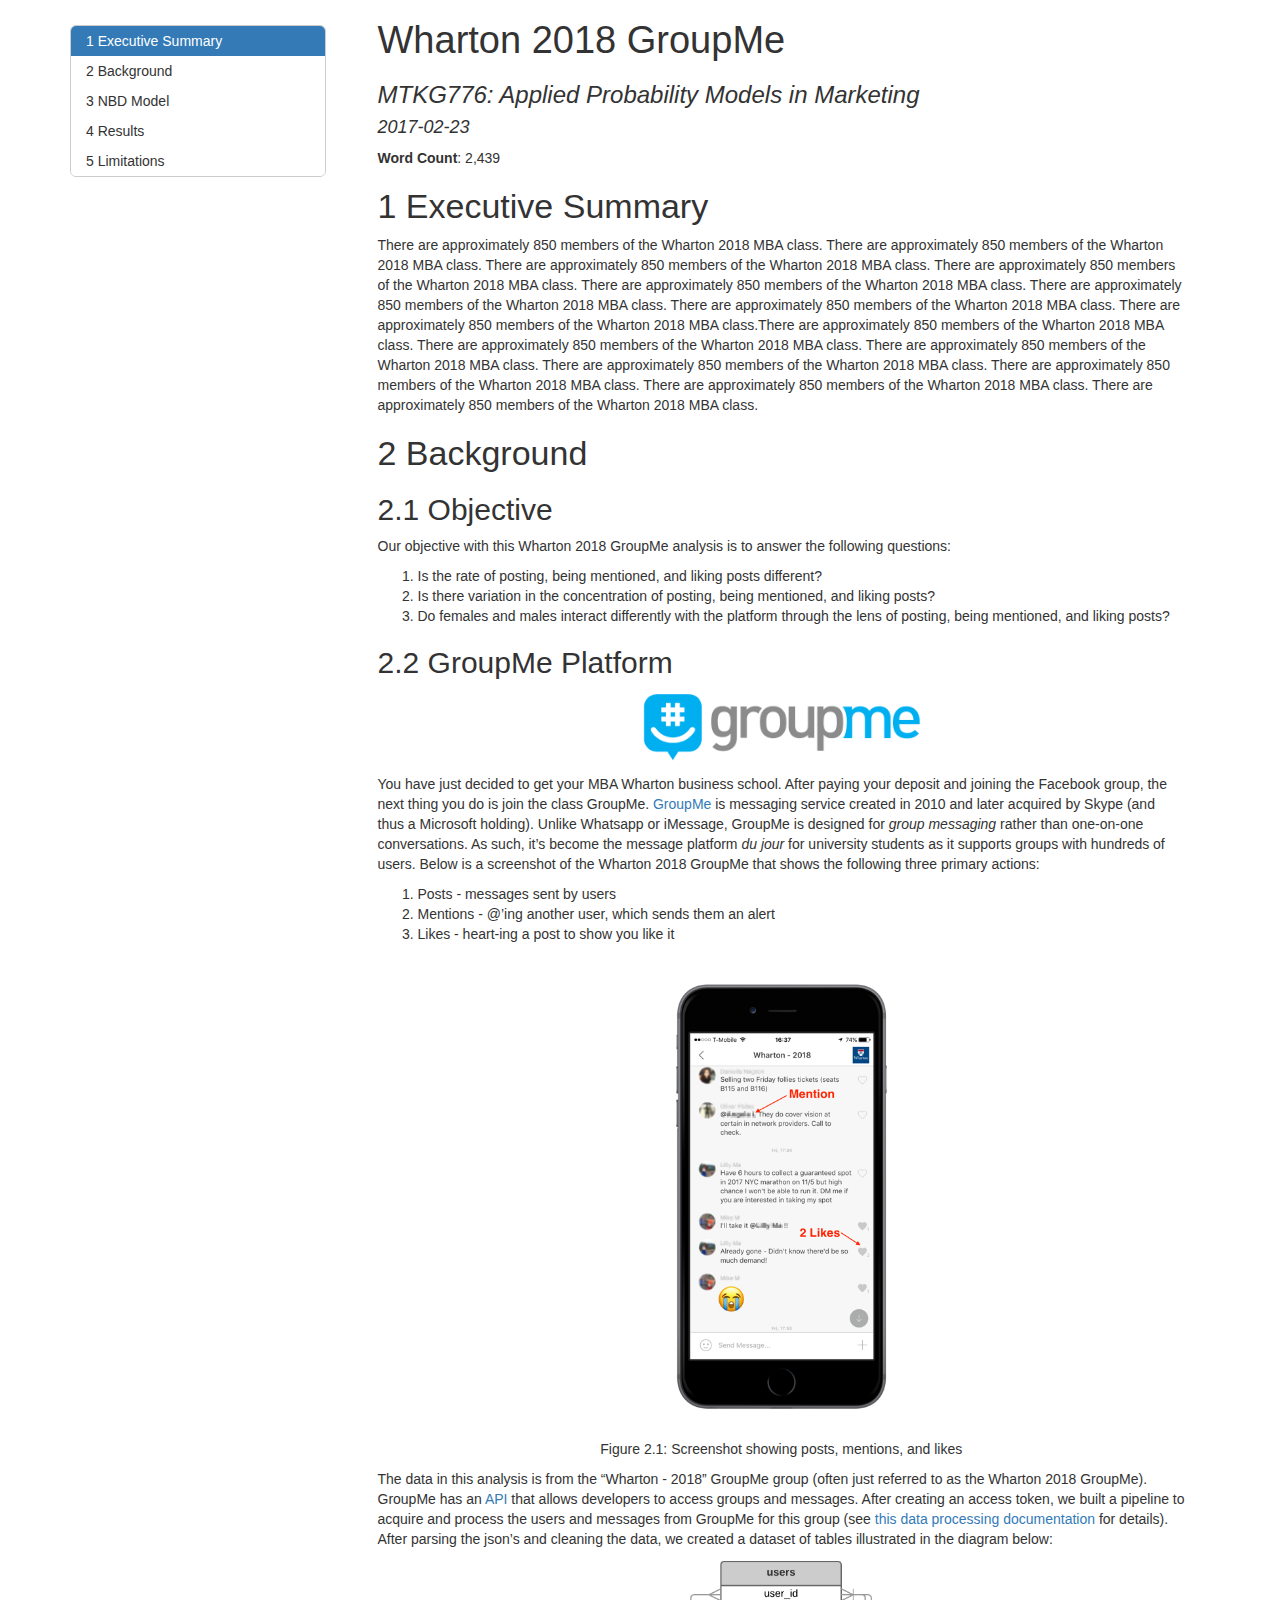
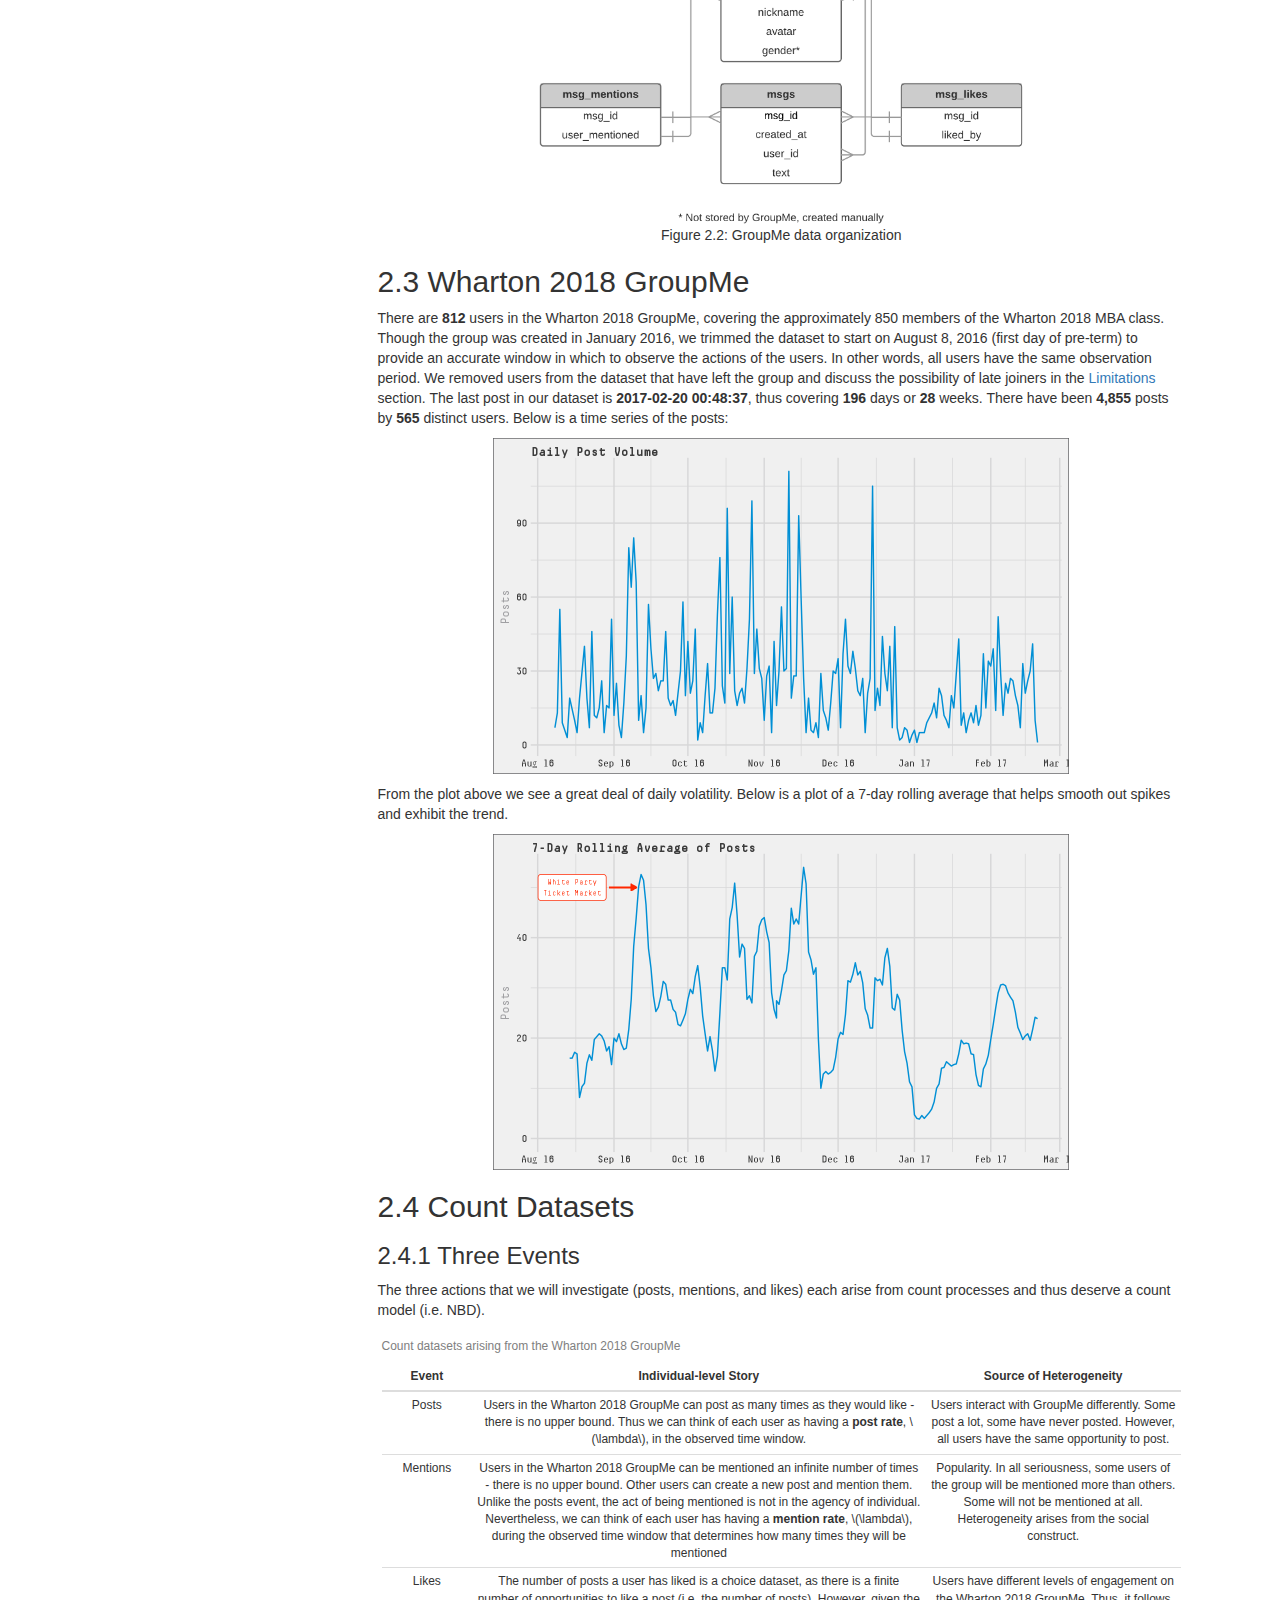
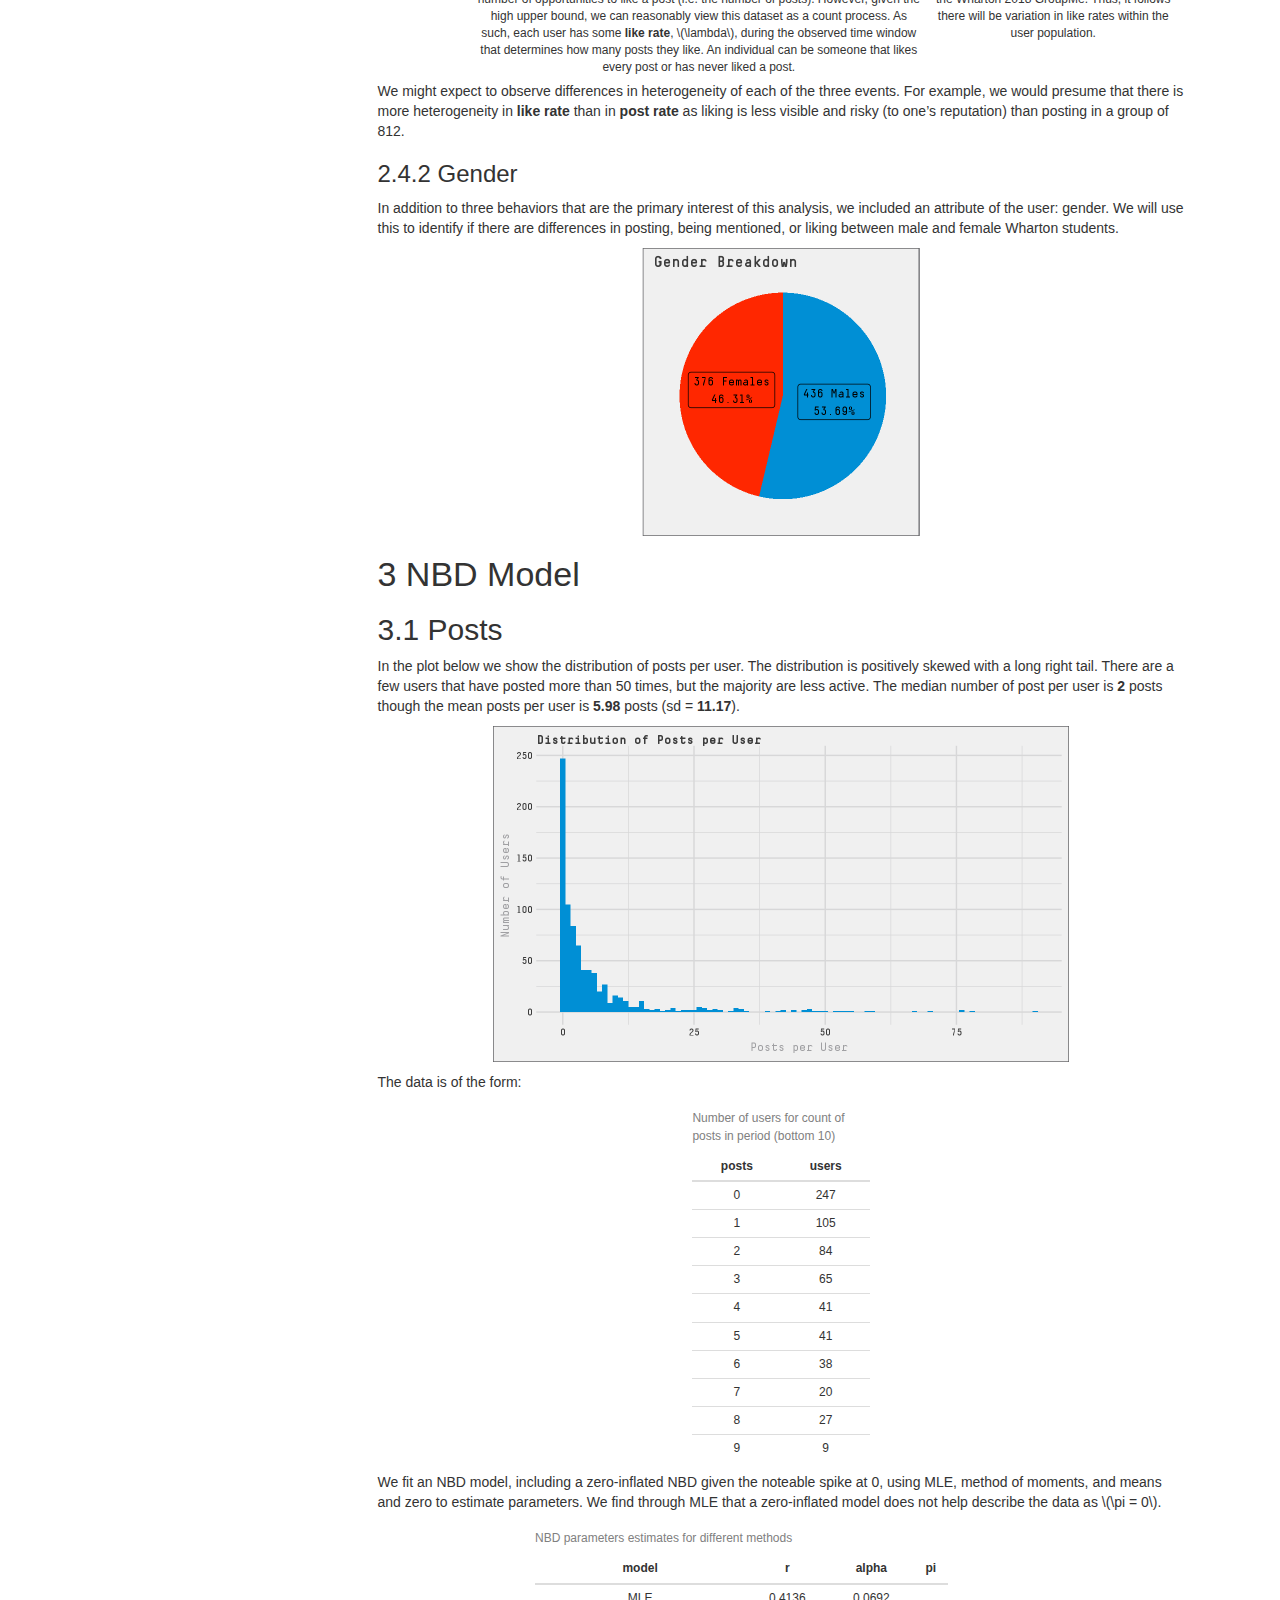
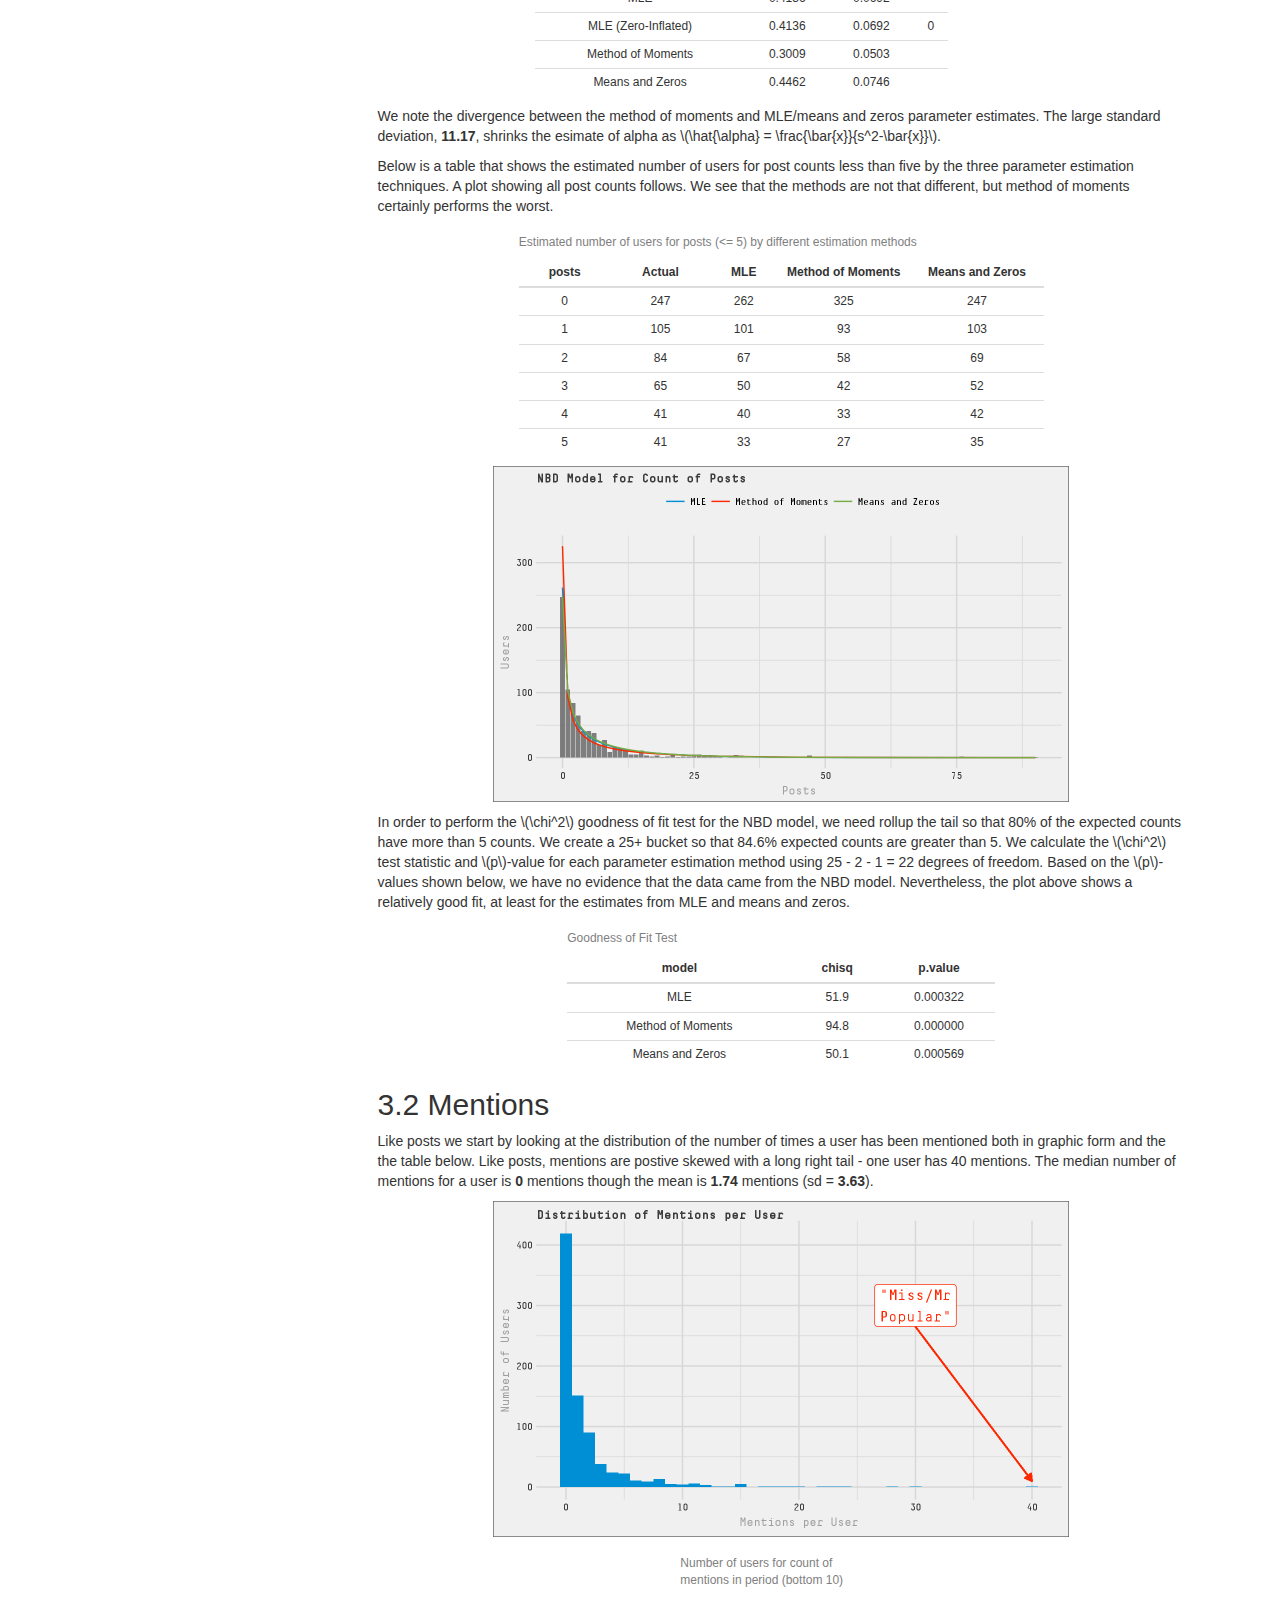
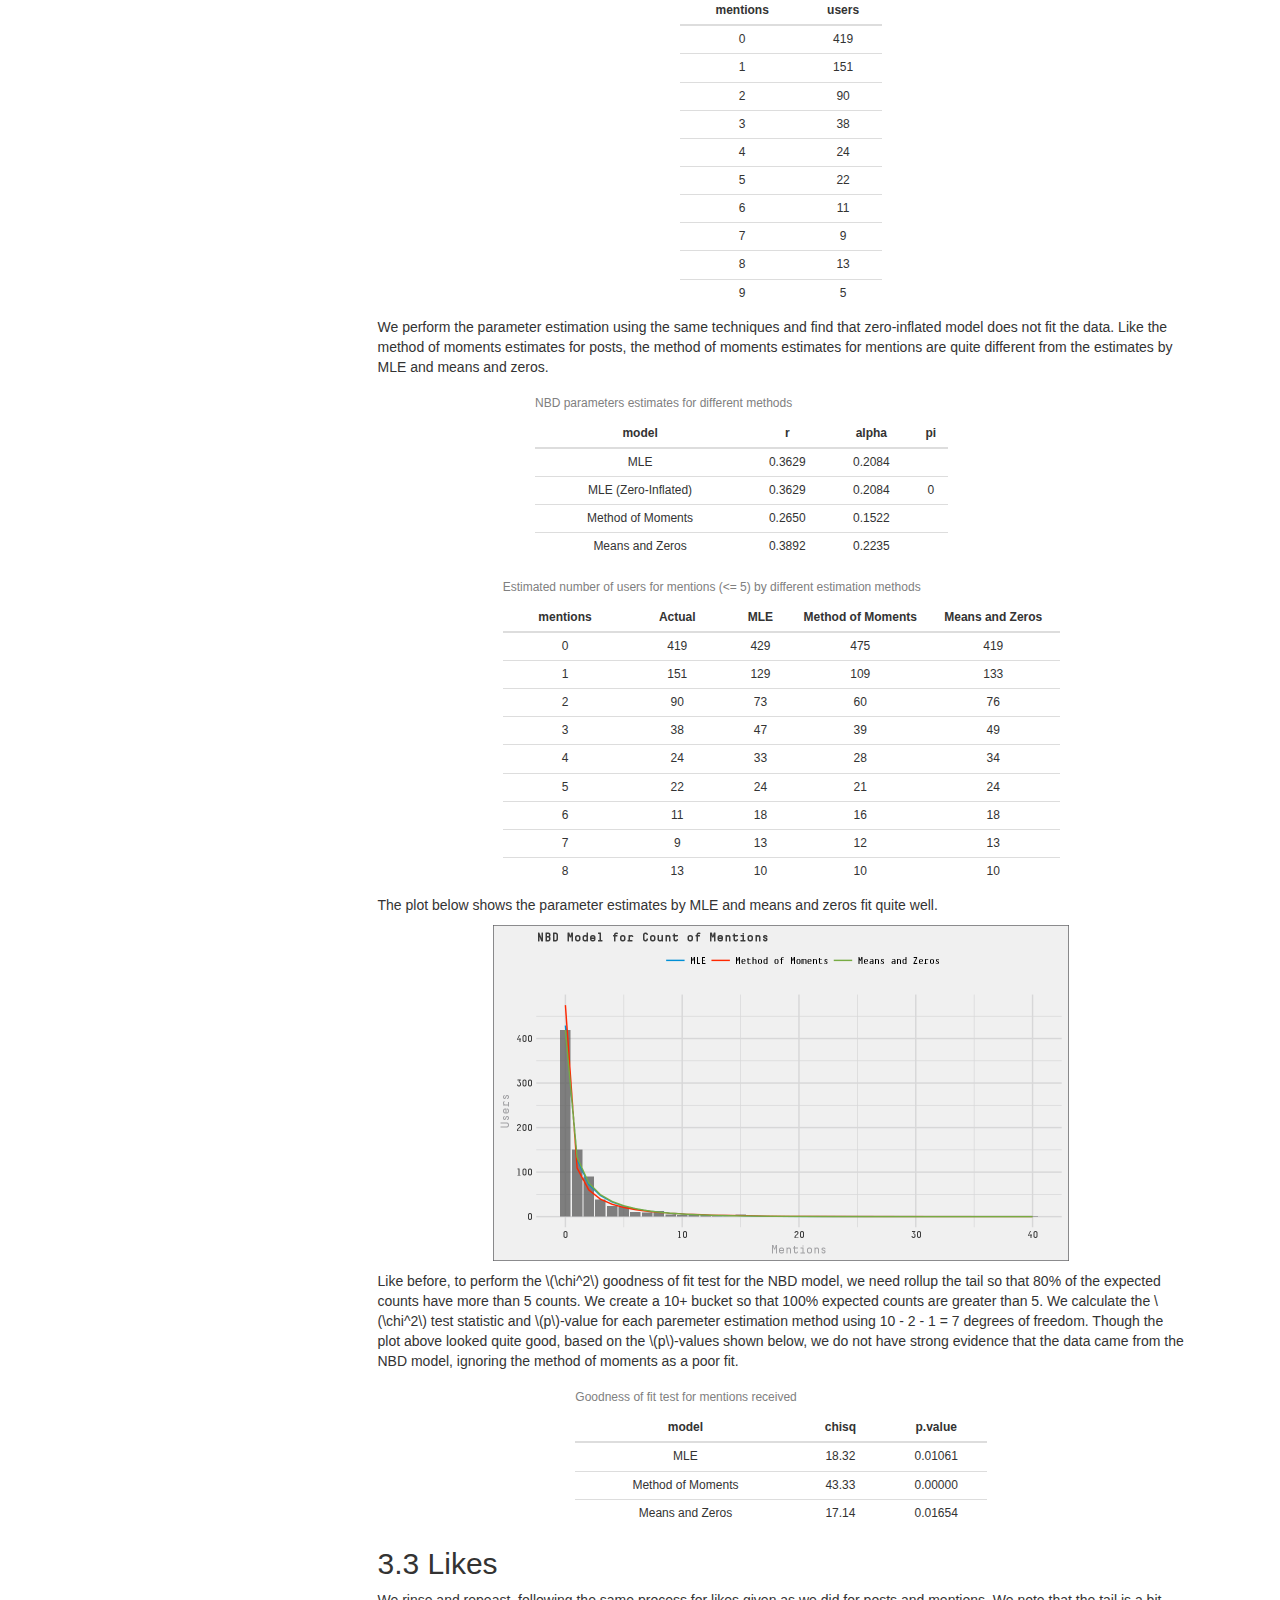
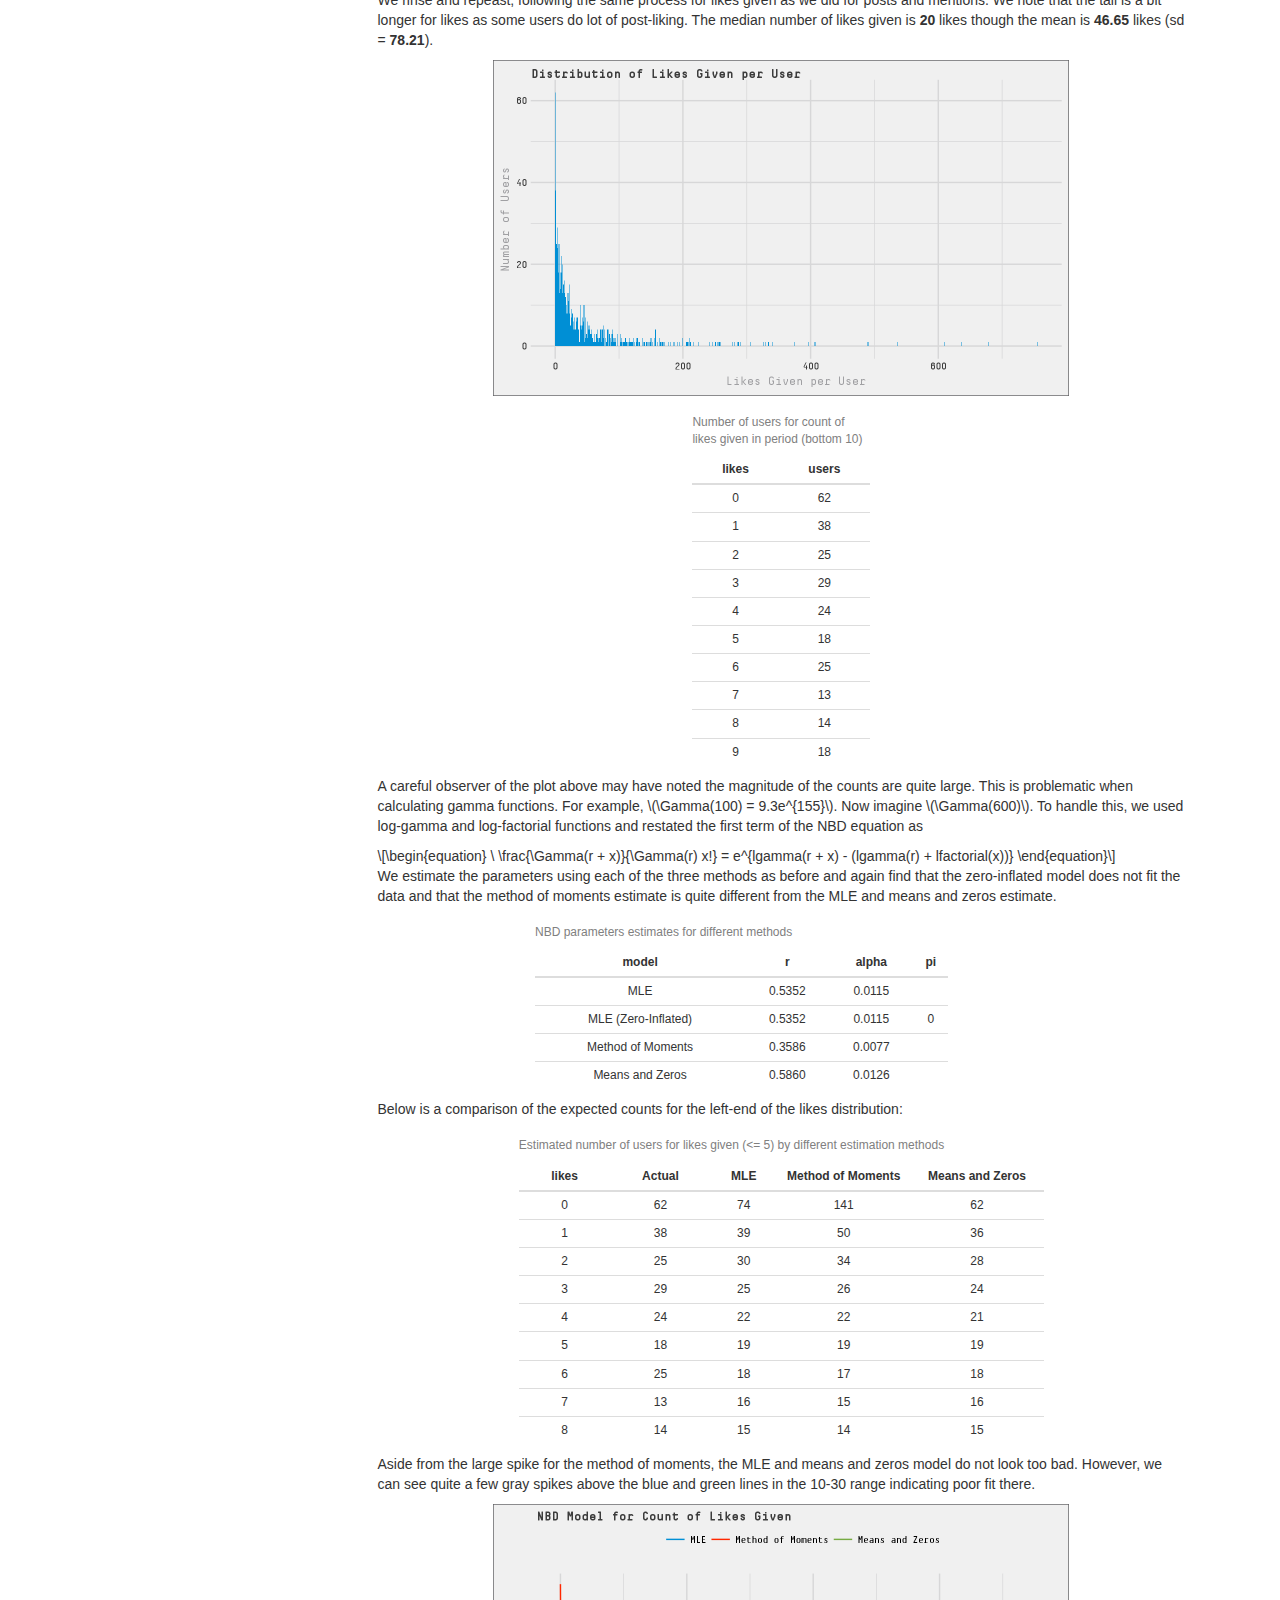
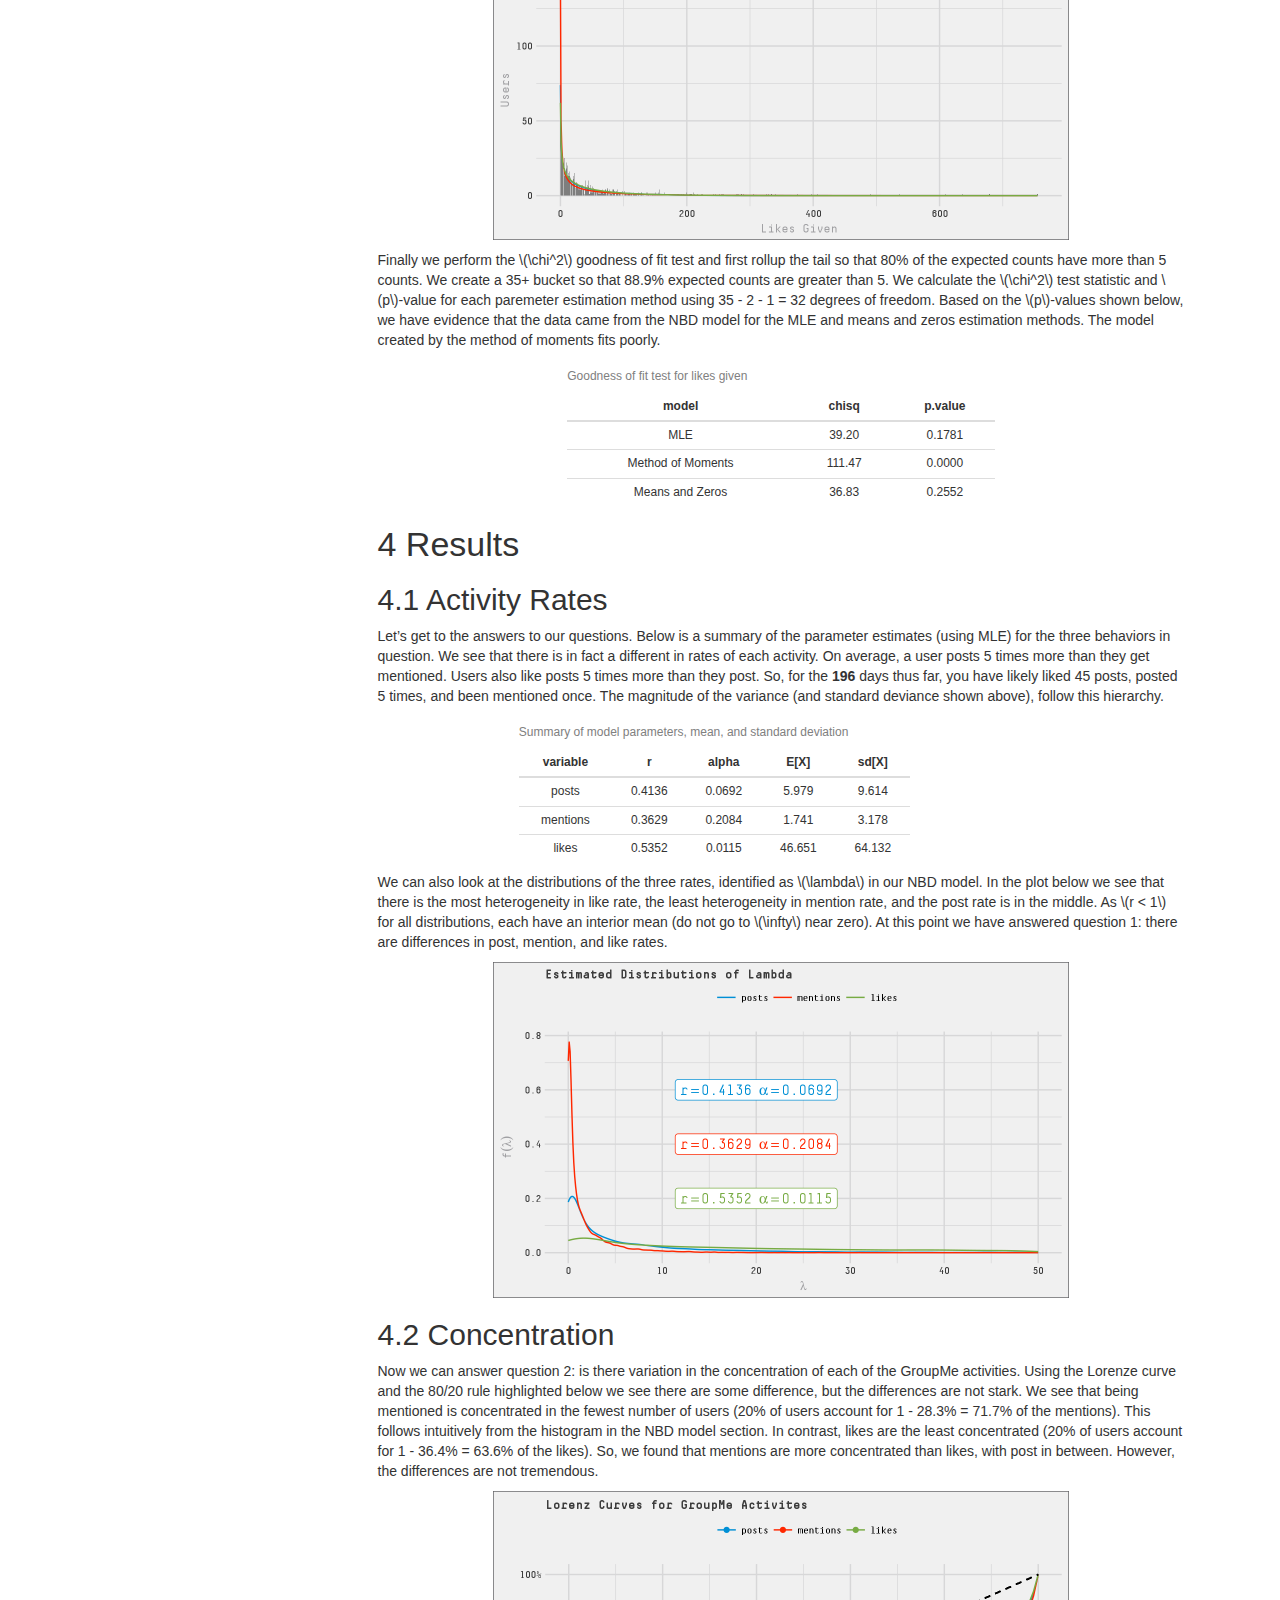
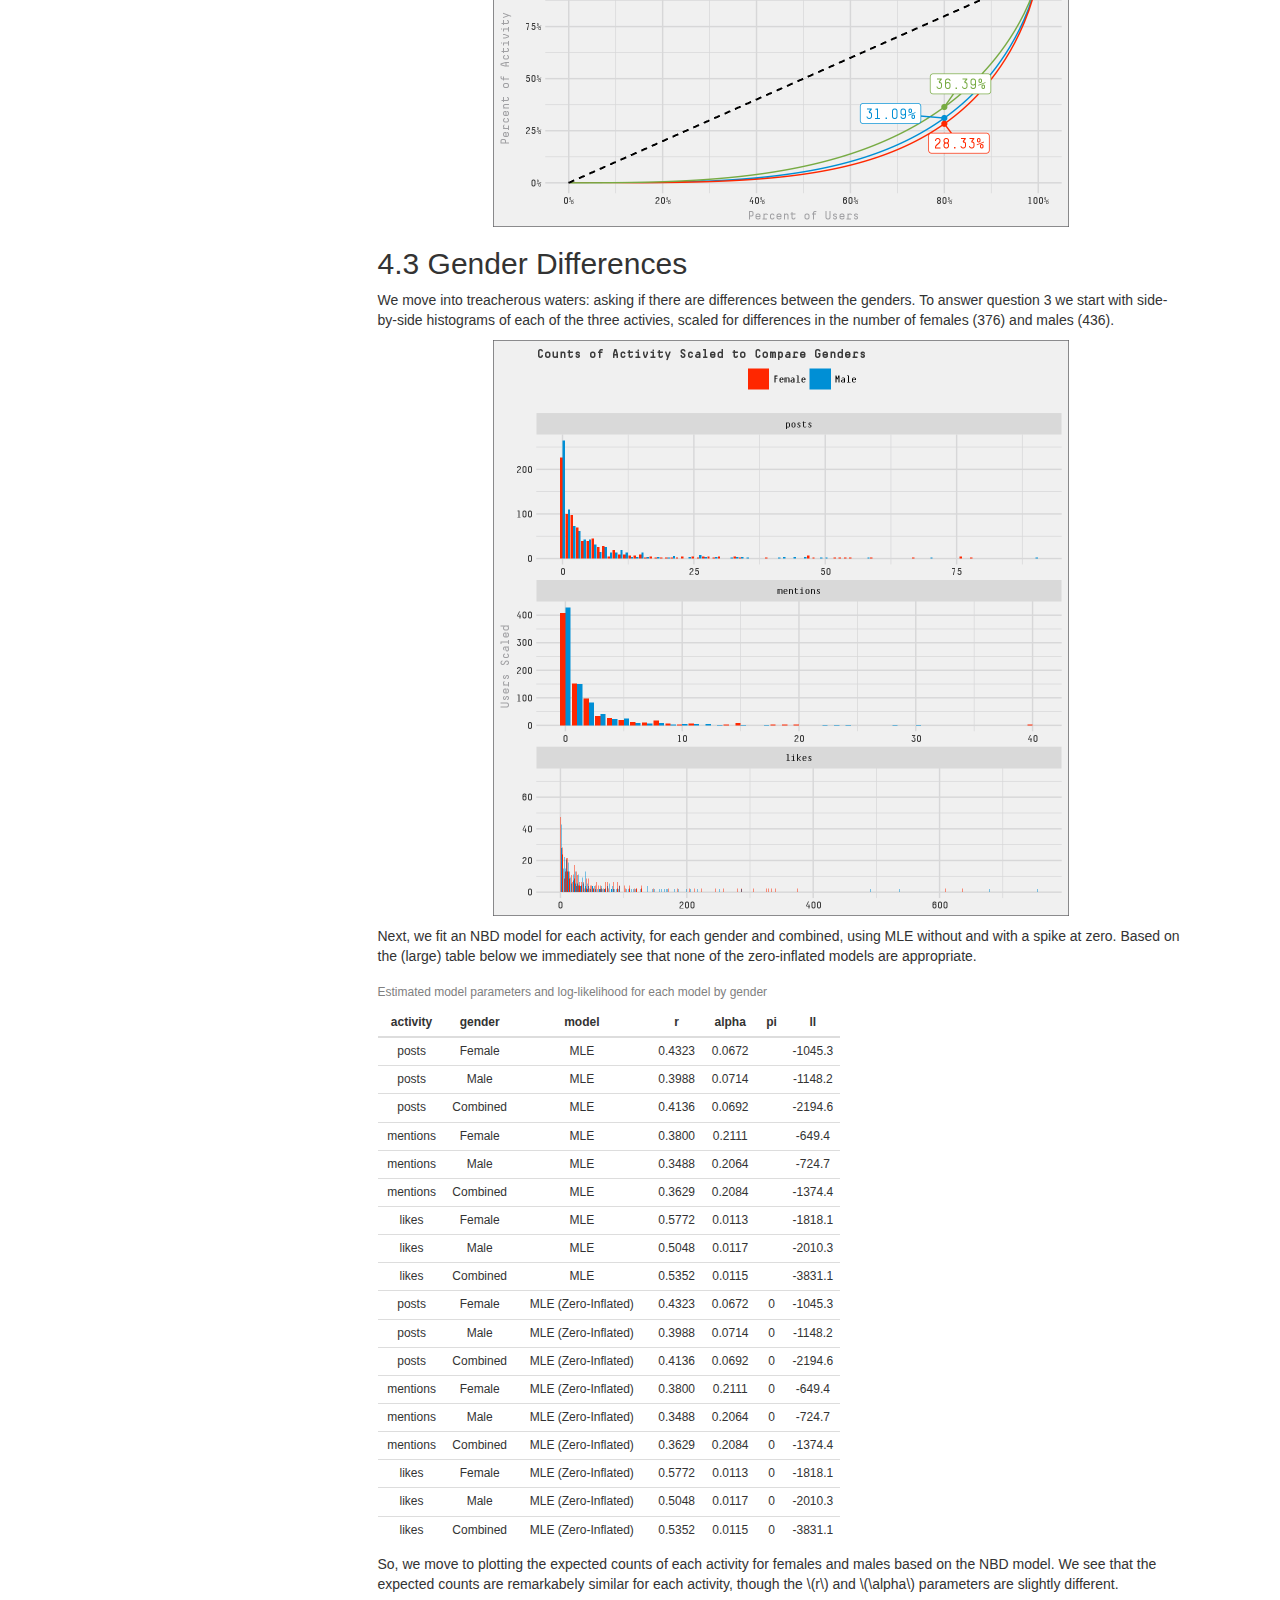
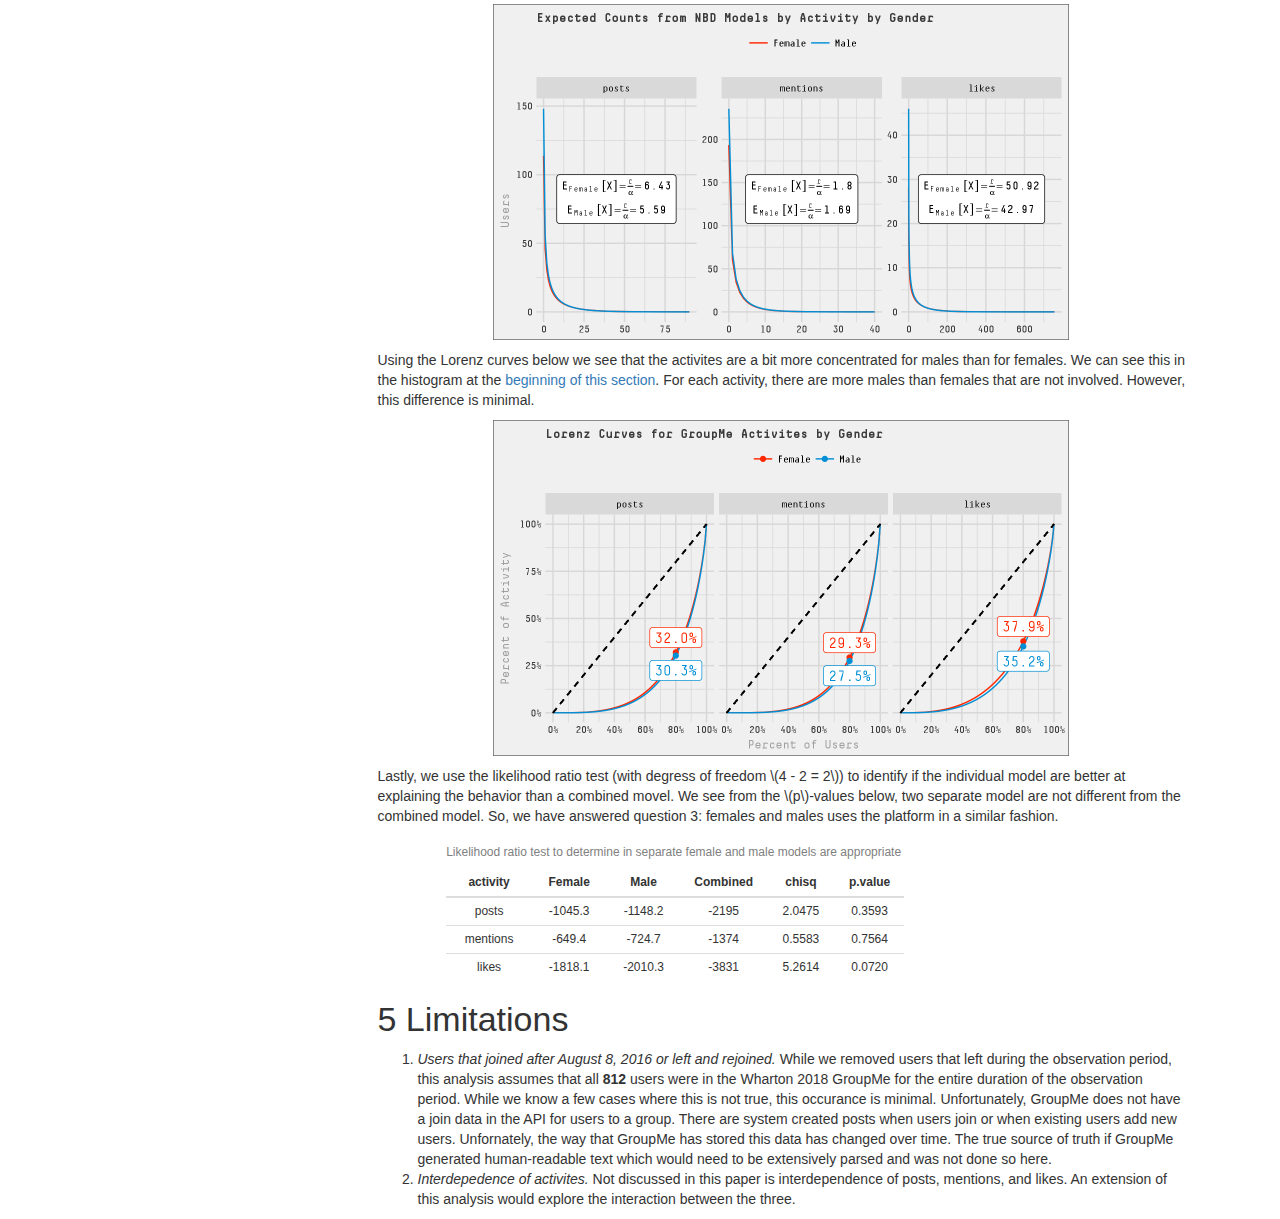
==== index.html @ eabac52f "add index.html" ====
<!DOCTYPE html>

<html xmlns="http://www.w3.org/1999/xhtml">

<head>

<meta charset="utf-8">
<meta http-equiv="Content-Type" content="text/html; charset=utf-8" />
<meta name="generator" content="pandoc" />



<meta name="date" content="2017-02-23" />

<title>Wharton 2018 GroupMe</title>

<script src="[data-uri]"></script>
<meta name="viewport" content="width=device-width, initial-scale=1" />
<link href="data:text/css;charset=utf-8,html%7Bfont%2Dfamily%3Asans%2Dserif%3B%2Dwebkit%2Dtext%2Dsize%2Dadjust%3A100%25%3B%2Dms%2Dtext%2Dsize%2Dadjust%3A100%25%7Dbody%7Bmargin%3A0%7Darticle%2Caside%2Cdetails%2Cfigcaption%2Cfigure%2Cfooter%2Cheader%2Chgroup%2Cmain%2Cmenu%2Cnav%2Csection%2Csummary%7Bdisplay%3Ablock%7Daudio%2Ccanvas%2Cprogress%2Cvideo%7Bdisplay%3Ainline%2Dblock%3Bvertical%2Dalign%3Abaseline%7Daudio%3Anot%28%5Bcontrols%5D%29%7Bdisplay%3Anone%3Bheight%3A0%7D%5Bhidden%5D%2Ctemplate%7Bdisplay%3Anone%7Da%7Bbackground%2Dcolor%3Atransparent%7Da%3Aactive%2Ca%3Ahover%7Boutline%3A0%7Dabbr%5Btitle%5D%7Bborder%2Dbottom%3A1px%20dotted%7Db%2Cstrong%7Bfont%2Dweight%3A700%7Ddfn%7Bfont%2Dstyle%3Aitalic%7Dh1%7Bmargin%3A%2E67em%200%3Bfont%2Dsize%3A2em%7Dmark%7Bcolor%3A%23000%3Bbackground%3A%23ff0%7Dsmall%7Bfont%2Dsize%3A80%25%7Dsub%2Csup%7Bposition%3Arelative%3Bfont%2Dsize%3A75%25%3Bline%2Dheight%3A0%3Bvertical%2Dalign%3Abaseline%7Dsup%7Btop%3A%2D%2E5em%7Dsub%7Bbottom%3A%2D%2E25em%7Dimg%7Bborder%3A0%7Dsvg%3Anot%28%3Aroot%29%7Boverflow%3Ahidden%7Dfigure%7Bmargin%3A1em%2040px%7Dhr%7Bheight%3A0%3B%2Dwebkit%2Dbox%2Dsizing%3Acontent%2Dbox%3B%2Dmoz%2Dbox%2Dsizing%3Acontent%2Dbox%3Bbox%2Dsizing%3Acontent%2Dbox%7Dpre%7Boverflow%3Aauto%7Dcode%2Ckbd%2Cpre%2Csamp%7Bfont%2Dfamily%3Amonospace%2Cmonospace%3Bfont%2Dsize%3A1em%7Dbutton%2Cinput%2Coptgroup%2Cselect%2Ctextarea%7Bmargin%3A0%3Bfont%3Ainherit%3Bcolor%3Ainherit%7Dbutton%7Boverflow%3Avisible%7Dbutton%2Cselect%7Btext%2Dtransform%3Anone%7Dbutton%2Chtml%20input%5Btype%3Dbutton%5D%2Cinput%5Btype%3Dreset%5D%2Cinput%5Btype%3Dsubmit%5D%7B%2Dwebkit%2Dappearance%3Abutton%3Bcursor%3Apointer%7Dbutton%5Bdisabled%5D%2Chtml%20input%5Bdisabled%5D%7Bcursor%3Adefault%7Dbutton%3A%3A%2Dmoz%2Dfocus%2Dinner%2Cinput%3A%3A%2Dmoz%2Dfocus%2Dinner%7Bpadding%3A0%3Bborder%3A0%7Dinput%7Bline%2Dheight%3Anormal%7Dinput%5Btype%3Dcheckbox%5D%2Cinput%5Btype%3Dradio%5D%7B%2Dwebkit%2Dbox%2Dsizing%3Aborder%2Dbox%3B%2Dmoz%2Dbox%2Dsizing%3Aborder%2Dbox%3Bbox%2Dsizing%3Aborder%2Dbox%3Bpadding%3A0%7Dinput%5Btype%3Dnumber%5D%3A%3A%2Dwebkit%2Dinner%2Dspin%2Dbutton%2Cinput%5Btype%3Dnumber%5D%3A%3A%2Dwebkit%2Douter%2Dspin%2Dbutton%7Bheight%3Aauto%7Dinput%5Btype%3Dsearch%5D%7B%2Dwebkit%2Dbox%2Dsizing%3Acontent%2Dbox%3B%2Dmoz%2Dbox%2Dsizing%3Acontent%2Dbox%3Bbox%2Dsizing%3Acontent%2Dbox%3B%2Dwebkit%2Dappearance%3Atextfield%7Dinput%5Btype%3Dsearch%5D%3A%3A%2Dwebkit%2Dsearch%2Dcancel%2Dbutton%2Cinput%5Btype%3Dsearch%5D%3A%3A%2Dwebkit%2Dsearch%2Ddecoration%7B%2Dwebkit%2Dappearance%3Anone%7Dfieldset%7Bpadding%3A%2E35em%20%2E625em%20%2E75em%3Bmargin%3A0%202px%3Bborder%3A1px%20solid%20silver%7Dlegend%7Bpadding%3A0%3Bborder%3A0%7Dtextarea%7Boverflow%3Aauto%7Doptgroup%7Bfont%2Dweight%3A700%7Dtable%7Bborder%2Dspacing%3A0%3Bborder%2Dcollapse%3Acollapse%7Dtd%2Cth%7Bpadding%3A0%7D%40media%20print%7B%2A%2C%3Aafter%2C%3Abefore%7Bcolor%3A%23000%21important%3Btext%2Dshadow%3Anone%21important%3Bbackground%3A0%200%21important%3B%2Dwebkit%2Dbox%2Dshadow%3Anone%21important%3Bbox%2Dshadow%3Anone%21important%7Da%2Ca%3Avisited%7Btext%2Ddecoration%3Aunderline%7Da%5Bhref%5D%3Aafter%7Bcontent%3A%22%20%28%22%20attr%28href%29%20%22%29%22%7Dabbr%5Btitle%5D%3Aafter%7Bcontent%3A%22%20%28%22%20attr%28title%29%20%22%29%22%7Da%5Bhref%5E%3D%22javascript%3A%22%5D%3Aafter%2Ca%5Bhref%5E%3D%22%23%22%5D%3Aafter%7Bcontent%3A%22%22%7Dblockquote%2Cpre%7Bborder%3A1px%20solid%20%23999%3Bpage%2Dbreak%2Dinside%3Aavoid%7Dthead%7Bdisplay%3Atable%2Dheader%2Dgroup%7Dimg%2Ctr%7Bpage%2Dbreak%2Dinside%3Aavoid%7Dimg%7Bmax%2Dwidth%3A100%25%21important%7Dh2%2Ch3%2Cp%7Borphans%3A3%3Bwidows%3A3%7Dh2%2Ch3%7Bpage%2Dbreak%2Dafter%3Aavoid%7D%2Enavbar%7Bdisplay%3Anone%7D%2Ebtn%3E%2Ecaret%2C%2Edropup%3E%2Ebtn%3E%2Ecaret%7Bborder%2Dtop%2Dcolor%3A%23000%21important%7D%2Elabel%7Bborder%3A1px%20solid%20%23000%7D%2Etable%7Bborder%2Dcollapse%3Acollapse%21important%7D%2Etable%20td%2C%2Etable%20th%7Bbackground%2Dcolor%3A%23fff%21important%7D%2Etable%2Dbordered%20td%2C%2Etable%2Dbordered%20th%7Bborder%3A1px%20solid%20%23ddd%21important%7D%7D%40font%2Dface%7Bfont%2Dfamily%3A%27Glyphicons%20Halflings%27%3Bsrc%3Aurl%28data%3Aapplication%2Fvnd%2Ems%2Dfontobject%3Bbase64%2Cn04AAEFNAAACAAIABAAAAAAABQAAAAAAAAABAJABAAAEAExQAAAAAAAAAAIAAAAAAAAAAAEAAAAAAAAAJxJ%[base64]%2FSEdmjKHUbyow8ATBE40IvWA3vTu8LiABDQ%2BpexwUMcm1SMnNryctQSiI1K5ZnbOlXKmnVV5YvRe6RnNMFNCOs1KNVpn6yZhCJkRtVRNzEufeIq7HgSrcx4S8h%2Fv4vnrrKc6oCNxmSk2uKlZQHBii6iKFoH0746ThvkO1kJHlxjrkxs%2BLWORaDQBEtiYJIR5IB9Bi1UyL4Rmr0BNigNkMzlKQmnofBHviqVzUxwdMb3NdCn69hy%2BpRYVKGVS%2F1tnsqv4LL7wCCPZZAZPT4aCShHjHJVNuXbmMrY5LeQaGnvAkXlVrJgKRAUdFjrWEah9XebPeQMj7KS7DIBAFt8ycgC5PLGUOHSE3ErGZCiViNLL5ZARfywnCoZaKQCu6NuFX42AEeKtKUGnr%2FCm2Cy8tpFhBPMW5Fxi4Qm4TkDWh4IWFDClhU2hRWosUWqcKLlgyXB%2BlSHaWaHiWlBAR8SeSgSPCQxdVQgzUixWKSTrIQEbU94viDctkvX%2BVSjJuUmV8L4CXShI11esnp0pjWNZIyxKHS4wVQ2ime1P4RnhvGw0aDN1OLAXGERsB7buFpFGGBAre4QEQR0HOIO5oYH305G%2BKspT%2FFupEGGafCCwxSe6ZUa%2B073rXHnNdVXE6eWvibUS27XtRzkH838mYLMBmYysZTM0EM3A1fbpCBYFccN1B%2FEnCYu%2FTgCGmr7bMh8GfYL%2BBfcLvB0gRagC09w9elfldaIy%2FhNCBLRgBgtCC7jAF63wLSMAfbfAlEggYU0bUA7ACCJmTDpEmJtI78w4%2FBO7dN7JR7J7ZvbYaUbaILSQsRBiF3HGk5fEg6p9unwLvn98r%2BvnsV%2B372uf1xBLq4qU%2F45fTuqaAP%2BpssmCCCTF0mhEow8ZXZOS8D7Q85JsxZ%2BAzok7B7O%2Ff6J8AzYBySZQB%2FQHYUSA%2BEeQhEWiS6AIQzgcsDiER4MjgMBAWDV4AgQ3g1eBgIdweCQmCjJEMkJ%2BPKRWyFHHmg1Wi%2F6xzUgA0LREoKJChwnQa9B%2B5RQZRB3IlBlkAnxyQNaANwHMowzlYSMCBgnbpzvqpl0iTJNCQidDI9ZrSYNIRBhHtUa5YHMHxyGEik9hDE0AKj72AbTCaxtHPUaKZdAZSnQTyjGqGLsmBStCejApUhg4uBMU6mATujEl%2BKdDPbI6Ag4vLr%2BhjY6lbjBeoLKnZl0UZgRX8gTySOeynZVz1wOq7e1hFGYIq%2BMhrGxDLak0PrwYzSXtcuyhXEhwOYofiW%2BEcI%2Fjw8P6IY6ed%2BetAbuqKp5QIapT77LnAe505lMuqL79a0ut4rWexzFttsOsLDy7zvtQzcq3U1qabe7tB0wHWVXji%2BzDbo8x8HyIRUbXnwUcklFv51fvTymiV%2BMXLSmGH9d9%2BaXpD5X6lao41anWGig7IwIdnoBY2ht%2FpO9mClLo4NdXHAsefqWUKlXJkbqPOFhMoR4aiA1BXqhRNbB2Xwi%2B7u%2FjpAoOpKJ0UX24EsrzMfHXViakCNcKjBxuQX8BO0ZqjJ3xXzf%2B61t2VXOSgJ8xu65QKgtN6FibPmPYsXbJRHHqbgATcSZxBqGiDiU4NNNsYBsKD0MIP%2FOfKnlk%2FLkaid%[base64]%2FgFtuW0wR4cgd%2BZKesSV7QkNE2kw6AV4hoIuC02LGmTomyf8PiO6CZzOTLTPQ%2BHW06H%2Btx%2BbQ8LmDYg1pTFrp2oJXgkZTyeRJZM0C8aE2LpFrNVDuhARsN543%2FFV6klQ6Tv1OoZGXLv0igKrl%2FCmJxRmX7JJbJ998VSIPQRyDBICzl4JJlYHbdql30NvYcOuZ7a10uWRrgoieOdgIm4rlq6vNOQBuqESLbXG5lzdJGHw2m0sDYmODXbYGTfSTGRKpssTO95fothJCjUGQgEL4yKoGAF%2F0SrpUDNn8CBgBcSDQByAeNkCXp4S4Ro2Xh4OeaGRgR66PVOsU8bc6TR5%[base64]%2F1SgRCJ1dk4UdBT7OoyuNgLs0oCd8RnrEIb6QdMxT2QjD4zMrJkfgx5aDMcA4orsTtKCqWb%2FVeyceqa5OGSmB28YwH4rFbkQaLoUN8OQQYnD3w2eXpI4ScQfbCUZiJ4yMOIKLyyTc7BQ4uXUw6Ee6%2FxM%2B4Y67ngNBknxIPwuppgIhFcwJyr6EIj%2BLzNj%2FmfR2vhhRlx0BILZoAYruF0caWQ7YxO66UmeguDREAFHYuC7HJviRgVO6ruJH59h%2FC%2FPkgSle8xNzZJULLWq9JMDTE2fjGE146a1Us6PZDGYle6ldWRqn%2FpdpgHKNGrGIdkRK%2BKPETT9nKT6kLyDI8xd9A1FgWmXWRAIHwZ37WyZHOVyCadJEmMVz0MadMjDrPho%2BEIochkVC2xgGiwwsQ6DMv2P7UXqT4x7CdcYGId2BJQQa85EQKmCmwcRejQ9Bm4oATENFPkxPXILHpMPUyWTI5rjNOsIlmEeMbcOCEqInpXACYQ9DDxmFo9vcmsDblcMtg4tqBerNngkIKaFJmrQAPnq1dEzsMXcwjcHdfdCibcAxxA%2Bq%2Fj9m3LM%2FO7WJka4tSidVCjsvo2lQ%2F2ewyoYyXwAYyr2PlRoR5MpgVmSUIrM3PQxXPbgjBOaDQFIyFMJvx3Pc5RSYj12ySVF9fwFPQu2e2KWVoL9q3Ayv3IzpGHUdvdPdrNUdicjsTQ2ISy7QU3DrEytIjvbzJnAkmANXjAFERA0MUoPF3%2F5KFmW14bBNOhwircYgMqoDpUMcDtCmBE82QM2YtdjVLB4kBuKho%2FbcwQdeboqfQartuU3CsCf%2BcXkgYAqp%2F0Ee3RorAZt0AvvOCSI4JICIlGlsV0bsSid%2FNIEALAAzb6HAgyWHBps6xAOwkJIGcB82CxRQq4sJf3FzA70A%2BTRqcqjEMETCoez3mkPcpnoALs0ugJY8kQwrC%[base64]%2FWDHA60cYFaI%2FPjpzquUqdaYGcIq%2BmLez3WLFFCtNBN2QJcrlcoELgiPku5R5dSlJFaCEqEZle1AQzAKC%2B1SotMcBNyQUFuRHRF6OlimSBgjZeTBCwLyc6A%2BP%2FoFRchXTz5ADknYJHxzrJ5pGuIKRQISU6WyKTBBjD8WozmVYWIsto1AS5rxzKlvJu4E%2FvwOiKxRtCWsDM%2BeTHUrmwrCK5BIfMzGkD%2B0Fk5LzBs0jMYXktNDblB06LMNJ09U8pzSLmo14MS0OMjcdrZ31pyQqxJJpRImlSvfYAK8inkYU52QY2FPEVsjoWewpwhRp5yAuNpkqhdb7ku9Seefl2D0B8SMTFD90xi4CSOwwZy9IKkpMtI3FmFUg3%2FkFutpQGNc3pCR7gvC4sgwbupDu3DyEN%2BW6YGLNM21jpB49irxy9BSlHrVDlnihGKHwPrbVFtc%2Bh1rVQKZduxIyojccZIIcOCmhEnC7UkY68WXKQgLi2JCDQkQWJRQuk60hZp0D3rtCTINSeY9Ej2kIKYfGxwOs4j9qMM7fYZiipzgcf7TamnehqdhsiMiCawXnz4xAbyCkLAx5EGbo3Ax1u3dUIKnTxIaxwQTHehPl3V491H0%2BbC5zgpGz7Io%2BmjdhKlPJ01EeMpM7UsRJMi1nGjmJg35i6bQBAAxjO%2FENJubU2mg3ONySEoWklCwdABETcs7ck3jgiuU9pcKKpbgn%2B3YlzV1FzIkB6pmEDOSSyDfPPlQskznctFji0kpgZjW5RZe6x9kYT4KJcXg0bNiCyif%2BpZACCyRMmYsfiKmN9tSO65F0R2OO6ytlEhY5Sj6uRKfFxw0ijJaAx%2Fk3QgnAFSq27%2F2i4GEBA%2BUvTJKK%2F9eISNvG46Em5RZfjTYLdeD8kdXHyrwId%2FDQZUaMCY4gGbke2C8vfjgV%2FY9kkRQOJIn%2FxM9INZSpiBnqX0Q9GlQPpPKAyO5y%2BW5NMPSRdBCUlmuxl40ZfMCnf2Cp044uI9WLFtCi4YVxKjuRCOBWIb4XbIsGdbo4qtMQnNOQz4XDSui7W%2FN6l54qOynCqD3DpWQ%2BmpD7C40D8BZEWGJX3tlAaZBMj1yjvDYKwCJBa201u6nBKE5UE%2B7QSEhCwrXfbRZylAaAkplhBWX50dumrElePyNMRYUrC99UmcSSNgImhFhDI4BXjMtiqkgizUGCrZ8iwFxU6fQ8GEHCFdLewwxYWxgScAYMdMLmcZR6b7rZl95eQVDGVoUKcRMM1ixXQtXNkBETZkVVPg8LoSrdetHzkuM7DjZRHP02tCxA1fmkXKF3VzfN1pc1cv%2F8lbTIkkYpqKM9VOhp65ktYk%2BQ46myFWBapDfyWUCnsnI00QTBQmuFjMZTcd0V2NQ768Fhpby04k2IzNR1wKabuGJqYWwSly6ocMFGTeeI%2BejsWDYgEvr66QgqdcIbFYDNgsm0x9UHY6SCd5%2B7tpsLpKdvhahIDyYmEJQCqMqtCF6UlrE5GXRmbu%[base64]%2FiOmsLtHSWNUWEGk9hScMPShasUA1AcHOtRZlqMeQ0OzYS9vQvYUjOLrzP07BUAFikcJNMi7gIxEw4pL1G54TcmmmoAQ5s7TGWErJZ2Io4yQ0ljRYhL8H5e62oDtLF8aDpnIvZ5R3GWJyAugdiiJW9hQAVTsnCBHhwu7rkBlBX6r3b7ejEY0k5GGeyKv66v%2B6dg7mcJTrWHbtMywbedYqCQ0FPwoytmSWsL8WTtChZCKKzEF7vP6De4x2BJkkniMgSdWhbeBSLtJZR9CTHetK1xb34AYIJ37OegYIoPVbXgJ%2FqDQK%2BbfCtxQRVKQu77WzOoM6SGL7MaZwCGJVk46aImai9fmam%2BWpHG%2B0BtQPWUgZ7RIAlPq6lkECUhZQ2gqWkMYKcYMYaIc4gYCDFHYa2d1nzp3%2BJ1eCBay8IYZ0wQRKGAqvCuZ%2FUgbQPyllosq%2BXtfKIZOzmeJqRazpmmoP%2F76YfkjzV2NlXTDSBYB04SVlNQsFTbGPk1t%2FI4Jktu0XSgifO2ozFOiwd%2F0SssJDn0dn4xqk4GDTTKX73%2FwQyBLdqgJ%2BWx6AQaba3BA9CKEzjtQYIfAsiYamapq80LAamYjinlKXUkxdpIDk0puXUEYzSalfRibAeDAKpNiqQ0FTwoxuGYzRnisyTotdVTclis1LHRQCy%2FqqL8oUaQzWRxilq5Mi0IJGtMY02cGLD69vGjkj3p6pGePKI8bkBv5evq8SjjyU04vJR2cQXQwSJyoinDsUJHCQ50jrFTT7yRdbdYQMB3MYCb6uBzJ9ewhXYPAIZSXfeEQBZZ3GPN3Nbhh%2FwkvAJLXnQMdi5NYYZ5GHE400GS5rXkOZSQsdZgIbzRnF9ueLnsfQ47wHAsirITnTlkCcuWWIUhJSbpM3wWhXNHvt2xUsKKMpdBSbJnBMcihkoDqAd1Zml%2FR4yrzow1Q2A5G%2Bkzo%2FRhRxQS2lCSDRV8LlYLBOOoo1bF4jwJAwKMK1tWLHlu9i0j4Ig8qVm6wE1DxXwAwQwsaBWUg2pOOol2dHxyt6npwJEdLDDVYyRc2D0HbcbLUJQj8gPevQBUBOUHXPrsAPBERICpnYESeu2OHotpXQxRGlCCtLdIsu23MhZVEoJg8Qumj%2FUMMc34IBqTKLDTp76WzL%2FdMjCxK7MjhiGjeYAC%2Fkj%2FjY%2FRde7hpSM1xChrog6yZ7OWTuD56xBJnGFE%2BpT2ElSyCnJcwVzCjkqeNLfMEJqKW0G7OFIp0G%2B9mh50I9o8k1tpCY0xYqFNIALgIfc2me4n1bmJnRZ89oepgLPT0NTMLNZsvSCZAc3TXaNB07vail36%2FdBySis4m9%2FDR8izaLJW6bWCkVgm5T%2Bius3ZXq4xI%2BGnbveLbdRwF2mNtsrE0JjYc1AXknCOrLSu7Te%2Fr4dPYMCl5qtiHNTn%2BTPbh1jCBHH%2BdMJNhwNgs3nT%2BOhQoQ0vYif56BMG6WowAcHR3DjQolxLzyVekHj00PBAaW7IIAF1EF%2BuRIWyXjQMAs2chdpaKPNaB%2BkSezYt0%2BCA04sOg5vx8Fr7Ofa9sUv87h7SLAUFSzbetCCZ9pmyLt6l6%2FTzoA1%2FZBG9bIUVHLAbi%2FkdBFgYGyGwRQGBpkqCEg2ah9UD6EedEcEL3j4y0BQQCiExEnocA3SZboh%2Bepgd3YsOkHskZwPuQ5OoyA0fTA5AXrHcUOQF%2BzkJHIA7PwCDk1gGVmGUZSSoPhNf%2BTklauz98QofOlCIQ%2FtCD4dosHYPqtPCXB3agggQQIqQJsSkB%2Bqn0rkQ1toJjON%2FOtCIB9RYv3PqRA4C4U68ZMlZn6BdgEvi2ziU%2BTQ6NIw3ej%2BAtDwMGEZk7e2IjxUWKdAxyaw9OCwSmeADTPPleyk6UhGDNXQb%2B%2BW6Uk4q6F7%2Frg6WVTo82IoCxSIsFDrav4EPHphD3u4hR53WKVvYZUwNCCeM4PMBWzK%2BEfIthZOkuAwPo5C5jgoZgn6dUdvx5rIDmd58cXXdKNfw3l%2BwM2UjgrDJeQHhbD7HW2QDoZMCujgIUkk5Fg8VCsdyjOtnGRx8wgKRPZN5dR0zPUyfGZFVihbFRniXZFOZGKPnEQzU3AnD1KfR6weHW2XS6KbPJxUkOTZsAB9vTVp3Le1F8q5l%2BDMcLiIq78jxAImD2pGFw0VHfRatScGlK6SMu8leTmhUSMy8Uhdd6xBiH3Gdman4tjQGLboJfqz6fL2WKHTmrfsKZRYX6BTDjDldKMosaSTLdQS7oDisJNqAUhw1PfTlnacCO8vl8706Km1FROgLDmudzxg%2BEWTiArtHgLsRrAXYWdB0NmToNCJdKm0KWycZQqb%2BMw76Qy29iQ5up%2FX7oyw8QZ75kP5F6iJAJz6KCmqxz8fEa%2FxnsMYcIO%2FvEkGRuMckhr4rIeLrKaXnmIzlNLxbFspOphkcnJdnz%2FChp%2FVlpj2P7jJQmQRwGnltkTV5dbF9fE3%2FfxoSqTROgq9wFUlbuYzYcasE0ouzBo%2BdDCDzxKAfhbAZYxQiHrLzV2iVexnDX%2FQnT1fsT%2Fxuhu1ui5qIytgbGmRoQkeQooO8eJNNZsf0iALur8QxZFH0nCMnjerYQqG1pIfjyVZWxhVRznmmfLG00BcBWJE6hzQWRyFknuJnXuk8A5FRDCulwrWASSNoBtR%2BCtGdkPwYN2o7DOw%2FVGlCZPusRBFXODQdUM5zeHDIVuAJBLqbO%2Ff9Qua%2BpDqEPk230Sob9lEZ8BHiCorjVghuI0lI4JDgHGRDD%2FprQ84B1pVGkIpVUAHCG%2Biz3Bn3qm2AVrYcYWhock4jso5%2BJ7HfHVj4WMIQdGctq3psBCVVzupQOEioBGA2Bk%2BUILT7%2BVoX5mdxxA5fS42gISQVi%2FHTzrgMxu0fY6hE1ocUwwbsbWcezrY2n6S8%2F6cxXkOH4prpmPuFoikTzY7T85C4T2XYlbxLglSv2uLCgFv8Quk%2FwdesUdWPeHYIH0R729JIisN9Apdd4eB10aqwXrPt%2BSu9mA8k8n1sjMwnfsfF2j3jMUzXepSHmZ%2FBfqXvzgUNQQWOXO8YEuFBh4QTYCkOAPxywpYu1VxiDyJmKVcmJPGWk%2Fgc3Pov02StyYDahwmzw3E1gYC9wkupyWfDqDSUMpCTH5e5N8B%2F%2FlHiMuIkTNw4USHrJU67bjXGqNav6PBuQSoqTxc8avHoGmvqNtXzIaoyMIQIiiUHIM64cXieouplhNYln7qgc4wBVAYR104kO%2BCvKqsg4yIUlFNThVUAKZxZt1XA34h3TCUUiXVkZ0w8Hh2R0Z5L0b4LZvPd%2Fp1gi%2F07h8qfwHrByuSxglc9cI4QIg2oqvC%2Fqm0i7tjPLTgDhoWTAKDO2ONW5oe%2B%2FeKB9vZB8K6C25yCZ9RFVMnb6NRdRjyVK57CHHSkJBfnM2%2Fj4ODUwRkqrtBBCrDsDpt8jhZdXoy%2F1BCqw3sSGhgGGy0a5Jw6BP%2FTExoCmNFYjZl248A0osgPyGEmRA%2BfAsqPVaNAfytu0vuQJ7rk3J4kTDTR2AlCHJ5cls26opZM4w3jMULh2YXKpcqGBtuleAlOZnaZGbD6DHzMd6i2oFeJ8z9XYmalg1Szd%2FocZDc1C7Y6vcALJz2lYnTXiWEr2wawtoR4g3jvWUU2Ngjd1cewtFzEvM1NiHZPeLlIXFbBPawxNgMwwAlyNSuGF3zizVeOoC9bag1qRAQKQE%2FEZBWC2J8mnXAN2aTBboZ7HewnObE8CwROudZHmUM5oZ%2FUgd%2FJZQK8lvAm43uDRAbyW8gZ%2BZGq0EVerVGUKUSm%2FIdn8AQHdR4m7bue88WBwft9mSCeMOt1ncBwziOmJYI2ZR7ewNMPiCugmSsE4EyQ%2BQATJG6qORMGd4snEzc6B4shPIo4G1T7PgSm8PY5eUkPdF8JZ0VBtadbHXoJgnEhZQaODPj2gpODKJY5Yp4DOsLBFxWbvXN755KWylJm%2BoOd4zEL9Hpubuy2gyyfxh8oEfFutnYWdfB8PdESLWYvSqbElP9qo3u6KTmkhoacDauMNNjj0oy40DFV7Ql0aZj77xfGl7TJNHnIwgqOkenruYYNo6h724%2BzUQ7%2BvkCpZB%2BpGA562hYQiDxHVWOq0oDQl%2FQsoiY%2BcuI7iWq%2FZIBtHcXJ7kks%2Bh2fCNUPA82BzjnqktNts%2BRLdk1VSu%2BtqEn7QZCCsvEqk6FkfiOYkrsw092J8jsfIuEKypNjLxrKA9kiA19mxBD2suxQKCzwXGws7kEJvlhUiV9tArLIdZW0IORcxEzdzKmjtFhsjKy%2F44XYXdI5noQoRcvjZ1RMPACRqYg2V1%2BOwOepcOknRLLFdYgTkT5UApt%2FJhLM3jeFYprZV%2BZow2g8fP%2BU68hkKFWJj2yBbKqsrp25xkZX1DAjUw52IMYWaOhab8Kp05VrdNftqwRrymWF4OQSjbdfzmRZirK8FMJELEgER2PHjEAN9pGfLhCUiTJFbd5LBkOBMaxLr%2FA1SY9dXFz4RjzoU9ExfJCmx%2FI9FKEGT3n2cmzl2X42L3Jh%2BAbQq6sA%2BSs1kitoa4TAYgKHaoybHUDJ51oETdeI%2F9ThSmjWGkyLi5QAGWhL0BG1UsTyRGRJOldKBrYJeB8ljLJHfATWTEQBXBDnQexOHTB%2BUn44zExFE4vLytcu5NwpWrUxO%2F0ZICUGM7hGABXym0V6ZvDST0E370St9MIWQOTWngeoQHUTdCJUP04spMBMS8LSker9cReVQkULFDIZDFPrhTzBl6sed9wcZQTbL%2BBDqMyaN3RJPh%2Fanbx%2BIv%2BqgQdAa3M9Z5JmvYlh4qop%2BHo1F1W5gbOE9YKLgAnWytXElU4G8GtW47lhgFE6gaSs%2Bgs37sFvi0PPVvA5dnCBgILTwoKd%2F%2BDoL9F6inlM7H4rOTzD79KJgKlZO%2FZgt22UsKhrAaXU5ZcLrAglTVKJEmNJvORGN1vqrcfSMizfpsgbIe9zno%2BgBoKVXgIL%2FVI8dB1O5o%2FR3Suez%2FgD7M781ShjKpIIORM%2FnxG%2BjjhhgPwsn2IoXsPGPqYHXA63zJ07M2GPEykQwJBYLK808qYxuIew4frk52nhCsnCYmXiR6CuapvE1IwRB4%2FQftDbEn%2BAucIr1oxrLabRj9q4ae0%2BfXkHnteAJwXRbVkR0mctVSwEbqhJiMSZUp9DNbEDMmjX22m3ABpkrPQQTP3S1sib5pD2VRKRd%2BeNAjLYyT0hGrdjWJZy24OYXRoWQAIhGBZRxuBFMjjZQhpgrWo8SiFYbojcHO8V5DyscJpLTHyx9Fimassyo5U6WNtquUMYgccaHY5amgR3PQzq3ToNM5ABnoB9kuxsebqmYZm0R9qxJbFXCQ1UPyFIbxoUraTJFDpCk0Wk9GaYJKz%2F6oHwEP0Q14lMtlddQsOAU9zlYdMVHiT7RQP3XCmWYDcHCGbVRHGnHuwzScA0BaSBOGkz3lM8CArjrBsyEoV6Ys4qgDK3ykQQPZ3hCRGNXQTNNXbEb6tDiTDLKOyMzRhCFT%2BmAUmiYbV3YQVqFVp9dorv%2BTsLeCykS2b5yyu8AV7IS9cxcL8z4Kfwp%2BxJyYLv1OsxQCZwTB4a8BZ%2F5EdxTBJthApqyfd9u3ifr%2FWILTqq5VqgwMT9SOxbSGWLQJUUWCVi4k9tho9nEsbUh7U6NUsLmkYFXOhZ0kmamaJLRNJzSj%2Fqn4Mso6zb6iLLBXoaZ6AqeWCjHQm2lztnejYYM2eubnpBdKVLORZhudH3JF1waBJKA9%2BW8EhMj3Kzf0L4vi4k6RoHh3Z5YgmSZmk6ns4fjScjAoL8GoOECgqgYEBYUGFVO4FUv4%2FYtowhEmTs0vrvlD%2FCrisnoBNDAcUi%2FteY7OctFlmARQzjOItrrlKuPO6E2Ox93L4O%2F4DcgV%2FdZ7qR3VBwVQxP1GCieA4RIpweYJ5FoYrHxqRBdJjnqbsikA2Ictbb8vE1GYIo9dacK0REgDX4smy6GAkxlH1yCGGsk%2BtgiDhNKuKu3yNrMdxafmKTF632F8Vx4BNK57GvlFisrkjN9WDAtjsWA0ENT2e2nETUb%2Fn7qwhvGnrHuf5bX6Vh%2Fn3xffU3PeHdR%2BFA92i6ufT3AlyAREoNDh6chiMWTvjKjHDeRhOa9YkOQRq1vQXEMppAQVwHCuIcV2g5rBn6GmZZpTR7vnSD6ZmhdSl176gqKTXu5E%2BYbfL0adwNtHP7dT7t7b46DVZIkzaRJOM%2BS6KcrzYVg%2BT3wSRFRQashjfU18NutrKa%2F7PXbtuJvpIjbgPeqd%2BpjmRw6YKpnANFSQcpzTZgpSNJ6J7uiagAbir%2F8tNXJ%2FOsOnRh6iuIexxrmkIneAgz8QoLmiaJ8sLQrELVK2yn3wOHp57BAZJhDZjTBzyoRAuuZ4eoxHruY1pSb7qq79cIeAdOwin4GdgMeIMHeG%2BFZWYaiUQQyC5b50zKjYw97dFjAeY2I4Bnl105Iku1y0lMA1ZHolLx19uZnRdILcXKlZGQx%2FGdEqSsMRU1BIrFqRcV1qQOOHyxOLXEGcbRtAEsuAC2V4K3p5mFJ22IDWaEkk9ttf5Izb2LkD1MnrSwztXmmD%2FQi%2FEmVEFBfiKGmftsPwVaIoZanlKndMZsIBOskFYpDOq3QUs9aSbAAtL5Dbokus2G4%2FasthNMK5UQKCOhU97oaOYNGsTah%2BjfCKsZnTRn5TbhFX8ghg8CBYt%2FBjeYYYUrtUZ5jVij%2Fop7V5SsbA4mYTOwZ46hqdpbB6Qvq3AS2HHNkC15pTDIcDNGsMPXaBidXYPHc6PJAkRh29Vx8KcgX46LoUQBhRM%2B3SW6Opll%2FwgxxsPgKJKzr5QCmwkUxNbeg6Wj34SUnEzOemSuvS2OetRCO8Tyy%2BQbSKVJcqkia%2BGvDefFwMOmgnD7h81TUtMn%2BmRpyJJ349HhAnoWFTejhpYTL9G8N2nVg1qkXBeoS9Nw2fB27t7trm7d%2FQK7Cr4uoCeOQ7%2F8JfKT77KiDzLImESHw%2F0wf73QeHu74hxv7uihi4fTX%2BXEwAyQG3264dwv17aJ5N335Vt9sdrAXhPOAv8JFvzqyYXwfx8WYJaef1gMl98JRFyl5Mv5Uo%2FoVH5ww5OzLFsiTPDns7fS6EURSSWd%2F92BxMYQ8sBaH%2Bj%2BwthQPdVgDGpTfi%2BJQIWMD8xKqULliRH01rTeyF8x8q%2FGBEEEBrAJMPf25UQwi0b8tmqRXY7kIvNkzrkvRWLnxoGYEJsz8u4oOyMp8cHyaybb1HdMCaLApUE%2B%2F7xLIZGP6H9xuSEXp1zLIdjk5nBaMuV%2FyTDRRP8Y2ww5RO6d2D94o%2B6ucWIqUAvgHIHXhZsmDhjVLczmZ3ca0Cb3PpKwt2UtHVQ0BgFJsqqTsnzZPlKahRUkEu4qmkJt%2Bkqdae76ViWe3STan69yaF9%2BfESD2lcQshLHWVu4ovItXxO69bqC5p1nZLvI8NdQB9s9UNaJGlQ5mG947ipdDA0eTIw%2FA1zEdjWquIsQXXGIVEH0thC5M%2BW9pZe7IhAVnPJkYCCXN5a32HjN6nsvokEqRS44tGIs7s2LVTvcrHAF%2BRVmI8L4HUYk4x%2B67AxSMJKqCg8zrGOgvK9kNMdDrNiUtSWuHFpC8%2Fp5qIQrEo%2FH%2B1l%2F0cAwQ2nKmpWxKcMIuHY44Y6DlkpO48tRuUGBWT0FyHwSKO72Ud%2BtJUfdaZ4CWNijzZtlRa8%2BCkmO%2FEwHYfPZFU%2FhzjFWH7vnzHRMo%2BaF9u8qHSAiEkA2HjoNQPEwHsDKOt6hOoK3Ce%2F%2B%2F9boMWDa44I6FrQhdgS7OnNaSzwxWKZMcyHi6LN4WC6sSj0qm2PSOGBTvDs%2FGWJS6SwEN%2FULwpb4LQo9fYjUfSXRwZkynUazlSpvX9e%2BG2zor8l%2BYaMxSEomDdLHGcD6YVQPegTaA74H8%2BV4WvJkFUrjMLGLlvSZQWvi8%2FQA7yzQ8GPno%2F%2F5SJHRP%2FOqKObPCo81s%2F%2B6WgLqykYpGAgQZhVDEBPXWgU%2FWzFZjKUhSFInufPRiMAUULC6T11yL45ZrRoB4DzOyJShKXaAJIBS9wzLYIoCEcJKQW8GVCx4fihqJ6mshBUXSw3wWVj3grrHQlGNGhIDNNzsxQ3M%2BGWn6ASobIWC%2BLbYOC6UpahVO13Zs2zOzZC8z7FmA05JhUGyBsF4tsG0drcggIFzgg%2Fkpf3%2BCnAXKiMgIE8Jk%2FMhpkc8DUJEUzDSnWlQFme3d0sHZDrg7LavtsEX3cHwjCYA17pMTfx8Ajw9hHscN67hyo%2BRJQ4458RmPywXykkVcW688oVUrQhahpPRvTWPnuI0B%2BSkQu7dCyvLRyFYlC1LG1gRCIvn3rwQeINzZQC2KXq31FaR9UmVV2QeGVqBHjmE%2BVMd3b1fhCynD0pQNhCG6%2FWCDbKPyE7NRQzL3BzQAJ0g09aUzcQA6mUp9iZFK6Sbp%2FYbHjo%2B%2B7%2FWj8S4YNa%2BZdqAw1hDrKWFXv9%2BzaXpf8ZTDSbiqsxnwN%2FCzK5tPkOr4tRh2kY3Bn9JtalbIOI4b3F7F1vPQMfoDcdxMS8CW9m%2FNCW%2FHILTUVWQIPiD0j1A6bo8vsv6P1hCESl2abrSJWDrq5sSzUpwoxaCU9FtJyYH4QFMxDBpkkBR6kn0LMPO%2B5EJ7Z6bCiRoPedRZ%2FP0SSdii7ZnPAtVwwHUidcdyspwncz5uq6vvm4IEDbJVLUFCn%2FLvIHfooUBTkFO130FC7CmmcrKdgDJcid9mvVzsDSibOoXtIf9k6ABle3PmIxejodc4aob0QKS432srrCMndbfD454q52V01G4q913mC5HOsTzWF4h2No1av1VbcUgWAqyoZl%2B11PoFYnNv2HwAODeNRkHj%2B8SF1fcvVBu6MrehHAZK1Gm69ICcTKizykHgGFx7QdowTVAsYEF2tVc0Z6wLryz2FI1sc5By2znJAAmINndoJiB4sfPdPrTC8RnkW7KRCwxC6YvXg5ahMlQuMpoCSXjOlBy0Kij%2BbsCYPbGp8BdCBiLmLSAkEQRaieWo1SYvZIKJGj9Ur%2FeWHjiB7SOVdqMAVmpBvfRiebsFjger7DC%2B8kRFGtNrTrnnGD2GAJb8rQCWkUPYHhwXsjNBSkE6lGWUj5QNhK0DMNM2l%2BkXRZ0KLZaGsFSIdQz%2FHXDxf3%2FTE30%2BDgBKWGWdxElyLccJfEpjsnszECNoDGZpdwdRgCixeg9L4EPhH%2BRptvRMVRaahu4cySjS3P5wxAUCPkmn%2BrhyASpmiTaiDeggaIxYBmtLZDDhiWIJaBgzfCsAGUF1Q1SFZYyXDt9skCaxJsxK2Ms65dmdp5WAZyxik%2FzbrTQk5KmgxCg%2Ff45L0jywebOWUYFJQAJia7XzCV0x89rpp%2Ff3AVWhSPyTanqmik2SkD8A3Ml4NhIGLAjBXtPShwKYfi2eXtrDuKLk4QlSyTw1ftXgwqA2jUuopDl%2B5tfUWZNwBpEPXghzbBggYCw%2Fdhy0ntds2yeHCDKkF%2FYxQjNIL%2FF%2F37jLPHCKBO9ibwYCmuxImIo0ijV2Wbg3kSN2psoe8IsABv3RNFaF9uMyCtCYtqcD%2BqNOhwMlfARQUdJ2tUX%2BMNJqOwIciWalZsmEjt07tfa8ma4cji9sqz%2BQ9hWfmMoKEbIHPOQORbhQRHIsrTYlnVTNvcq1imqmmPDdVDkJgRcTgB8Sb6epCQVmFZe%2BjGDiNJQLWnfx%2BdrTKYjm0G8yH0ZAGMWzEJhUEQ4Maimgf%2Fbkvo8PLVBsZl152y5S8%2BHRDfZIMCbYZ1WDp4yrdchOJw8k6R%2B%2F2pHmydK4NIK2PHdFPHtoLmHxRDwLFb7eB%2BM4zNZcB9NrAgjVyzLM7xyYSY13ykWfIEEd2n5%2FiYp3ZdrCf7fL%2Ben%2BsIJu2W7E30MrAgZBD1rAAbZHPgeAMtKCg3NpSpYQUDWJu9bT3V7tOKv%2BNRiJc8JAKqqgCA%2FPNRBR7ChpiEulyQApMK1AyqcWnpSOmYh6yLiWkGJ2mklCSPIqN7UypWj3dGi5MvsHQ87MrB4VFgypJaFriaHivwcHIpmyi5LhNqtem4q0n8awM19Qk8BOS0EsqGscuuydYsIGsbT5GHnERUiMpKJl4ON7qjB4fEqlGN%2FhCky89232UQCiaeWpDYCJINXjT6xl4Gc7DxRCtgV0i1ma4RgWLsNtnEBRQFqZggCLiuyEydmFd7WlogpkCw5G1x4ft2psm3KAREwVwr1Gzl6RT7FDAqpVal34ewVm3VH4qn5mjGj%2BbYL1NgfLNeXDwtmYSpwzbruDKpTjOdgiIHDVQSb5%2FzBgSMbHLkxWWgghIh9QTFSDILixVwg0Eg1puooBiHAt7DzwJ7m8i8%2Fi%2BjHvKf0QDnnHVkVTIqMvIQImOrzCJwhSR7qYB5gSwL6aWL9hERHCZc4G2%2BJrpgHNB8eCCmcIWIQ6rSdyPCyftXkDlErUkHafHRlkOIjxGbAktz75bnh50dU7YHk%2BMz7wwstg6RFZb%2BTZuSOx1qqP5C66c0mptQmzIC2dlpte7vZrauAMm%2F7RfBYkGtXWGiaWTtwvAQiq2oD4YixPLXE2khB2FRaNRDTk%2B9sZ6K74Ia9VntCpN4BhJGJMT4Z5c5FhSepRCRWmBXqx%2BwhVZC4me4saDs2iNqXMuCl6iAZflH8fscC1sTsy4PHeC%2BXYuqMBMUun5YezKbRKmEPwuK%2BCLzijPEQgfhahQswBBLfg%[base64]%2BRCMlDDbElcjaROLDoualmUIQ88Kekk3iM4OQrADcxi3rJguS4MOIBIgKgXrjd1WkbCdqxJk%2F4efRIFsavZA7KvvJQqp3Iid5Z0NFc5aiMRzGN3vrpBzaMy4JYde3wr96PjN90AYOIbyp6T4zj8LoE66OGcX1Ef4Z3KoWLAUF4BTg7ug%2FAbkG5UNQXAMkQezujSHeir2uTThgd3gpyzDrbnEdDRH2W7U6PeRvBX1ZFMP5RM%2BZu6UUZZD8hDPHldVWntTCNk7To8IeOW9yn2wx0gmurwqC60AOde4r3ETi5pVMSDK8wxhoGAoEX9NLWHIR33VbrbMveii2jAJlrxwytTHbWNu8Y4N8vCCyZjAX%2FpcsfwXbLze2%2BD%2Bu33OGBoJyAAL3jn3RuEcdp5If8O%2Ba4NKWvxOTyDltG0IWoHhwVGe7dKkCWFT%2B%2Btm%2BhaBCikRUUMrMhYKZJKYoVuv%2FbsJzO8DwfVIInQq3g3BYypiz8baogH3r3GwqCwFtZnz4xMjAVOYnyOi5HWbFA8n0qz1OjSpHWFzpQOpvkNETZBGpxN8ybhtqV%2FDMUxd9uFZmBfKXMCn%2FSqkWJyKPnT6lq%2B4zBZni6fYRByJn6OK%2BOgPBGRAJluwGSk4wxjOOzyce%2FPKODwRlsgrVkdcsEiYrqYdXo0Er2GXi2GQZd0tNJT6c9pK1EEJG1zgDJBoTVuCXGAU8BKTvCO%2FcEQ1Wjk3Zzuy90JX4m3O5IlxVFhYkSUwuQB2up7jhvkm%2BbddRQu5F9s0XftGEJ9JSuSk%2BZachCbdU45fEqbugzTIUokwoAKvpUQF%2FCvLbWW5BNQFqFkJg2f30E%2F48StNe5QwBg8zz3YAJ82FZoXBxXSv4QDooDo79NixyglO9AembuBcx5Re3CwOKTHebOPhkmFC7wNaWtoBhFuV4AkEuJ0J%2B1pT0tLkvFVZaNzfhs%2FKd3%2BA9YsImlO4XK4vpCo%2FelHQi%2F9gkFg07xxnuXLt21unCIpDV%2BbbRxb7FC6nWYTsMFF8%2B1LUg4JFjVt3vqbuhHmDKbgQ4e%2BRGizRiO8ky05LQGMdL2IKLSNar0kNG7lHJMaXr5mLdG3nykgj6vB%2FKVijd1ARWkFEf3yiUw1v%2FWaQivVUpIDdSNrrKbjO5NPnxz6qTTGgYg03HgPhDrCFyYZTi3XQw3HXCva39mpLNFtz8AiEhxAJHpWX13gCTAwgm9YTvMeiqetdNQv6IU0hH0G%2BZManTqDLPjyrOse7WiiwOJCG%[base64]%2F6gQKuihPtiUtlCQVPohUgzfezTg8o1b3n9pNZeco1QucaoXe40Fa5JYhqdTspFmxGtW9h5ezLFZs3j%2FN46f%2BS2rjYNC2JySXrnSAFhvAkz9a5L3pza8eYKHNoPrvBRESpxYPJdKVUxBE39nJ1chrAFpy4MMkf0qKgYALctGg1DQI1kIymyeS2AJNT4X240d3IFQb%2F0jQbaHJ2YRK8A%2Bls6WMhWmpCXYG5jqapGs5%2FeOJErxi2%2F2KWVHiPellTgh%2FfNl%2F2KYPKb7DUcAg%2BmCOPQFCiU9Mq%2FWLcU1xxC8aLePFZZlE%2BPCLzf7ey46INWRw2kcXySR9FDgByXzfxiNKwDFbUSMMhALPFSedyjEVM5442GZ4hTrsAEvZxIieSHGSgkwFh%2FnFNdrrFD4tBH4Il7fW6ur4J8Xaz7RW9jgtuPEXQsYk7gcMs2neu3zJwTyUerHKSh1iTBkj2YJh1SSOZL5pLuQbFFAvyO4k1Hxg2h99MTC6cTUkbONQIAnEfGsGkNFWRbuRyyaEZInM5pij73EA9rPIUfU4XoqQpHT9THZkW%2BoKFLvpyvTBMM69tN1Ydwv1LIEhHsC%2BueVG%2Bw%2BkyCPsvV3erRikcscHjZCkccx6VrBkBRusTDDd8847GA7p2Ucy0y0HdSRN6YIBciYa4vuXcAZbQAuSEmzw%2BH%2FAuOx%2BaH%2BtBL88H57D0MsqyiZxhOEQkF%2F8DR1d2hSPMj%2FsNOa5rxcUnBgH8ictv2J%2Bcb4BA4v3MCShdZ2vtK30vAwkobnEWh7rsSyhmos3WC93Gn9C4nnAd%2FPjMMtQfyDNZsOPd6XcAsnBE%2FmRHtHEyJMzJfZFLE9OvQa0i9kUmToJ0ZxknTgdl%2FXPV8xoh0K7wNHHsnBdvFH3sv52lU7UFteseLG%2FVanIvcwycVA7%2BBE1Ulyb20BvwUWZcMTKhaCcmY3ROpvonVMV4N7yBXTL7IDtHzQ4CCcqF66LjF3xUqgErKzolLyCG6Kb7irP%2FMVTCCwGRxfrPGpMMGvPLgJ881PHMNMIO09T5ig7AzZTX%2F5PLlwnJLDAPfuHynSGhV4tPqR3gJ4kg4c06c%2FF1AcjGytKm2Yb5jwMotF7vro4YDLWlnMIpmPg36NgAZsGA0W1spfLSue4xxat0Gdwd0lqDBOgIaMANykwwDKejt5YaNtJYIkrSgu0KjIg0pznY0SCd1qlC6R19g97UrWDoYJGlrvCE05J%2F5wkjpkre727p5PTRX5FGrSBIfJqhJE%2FIS876PaHFkx9pGTH3oaY3jJRvLX9Iy3Edoar7cFvJqyUlOhAEiOSAyYgVEGkzHdug%2BoRHIEOXAExMiTSKU9A6nmRC8mp8iYhwWdP2U%[base64]%2FBQQp1sWlNolpIu4ekxUTBV7NmxOFKEBmmN%2BnA7pvF78%2FRII5ZHA09OAiE%2F66MF6HQ%2BqVEJCHxwymukkNvzqHEh52dULPbVasfQMgTDyBZzx4007YiKdBuUauQOt27Gmy8ISclPmEUCIcuLbkb1mzQSqIa3iE0PJh7UMYQbkpe%2BhXjTJKdldyt2mVPwywoODGJtBV1lJTgMsuSQBlDMwhEKIfrvsxGQjHPCEfNfMAY2oxvyKcKPUbQySkKG6tj9AQyEW3Q5rpaDJ5Sns9ScLKeizPRbvWYAw4bXkrZdmB7CQopCH8NAmqbuciZChHN8lVGaDbCnmddnqO1PQ4ieMYfcSiBE5zzMz%2BJV%2F4eyzrzTEShvqSGzgWimkNxLvUj86iAwcZuIkqdB0VaIB7wncLRmzHkiUQpPBIXbDDLHBlq7vp9xwuC9AiNkIptAYlG7Biyuk8ILdynuUM1cHWJgeB%2BK3wBP%2FineogxkvBNNQ4AkW0hvpBOQGFfeptF2YTR75MexYDUy7Q%2F9uocGsx41O4IZhViw%2F2FvAEuGO5g2kyXBUijAggWM08bRhXg5ijgMwDJy40QeY%2FcQpUDZiIzmvskQpO5G1zyGZA8WByjIQU4jRoFJt56behxtHUUE%2Fom7Rj2psYXGmq3llVOCgGYKNMo4pzwntITtapDqjvQtqpjaJwjHmDzSVGLxMt12gEXAdLi%2FcaHSM3FPRGRf7dB7YC%2BcD2ho6oL2zGDCkjlf%2FDFoQVl8GS%2F56wur3rdV6ggtzZW60MRB3g%2BU1W8o8cvqIpMkctiGVMzXUFI7FacFLrgtdz4mTEr4aRAaQ2AFQaNeG7GX0yOJgMRYFziXdJf24kg%2FgBQIZMG%2FYcPEllRTVNoDYR6oSJ8wQNLuihfw81UpiKPm714bZX1KYjcXJdfclCUOOpvTxr9AAJevTY4HK%2FG7F3mUc3GOAKqh60zM0v34v%2BELyhJZqhkaMA8UMMOU90f8RKEJFj7EqepBVwsRiLbwMo1J2zrE2UYJnsgIAscDmjPjnzI8a719Wxp757wqmSJBjXowhc46QN4RwKIxqEE6E5218OeK7RfcpGjWG1jD7qND%2B%2FGTk6M56Ig4yMsU6LUW1EWE%2BfIYycVV1thldSlbP6ltdC01y3KUfkobkt2q01YYMmxpKRvh1Z48uNKzP%2FIoRIZ%2FF6buOymSnW8gICitpJjKWBscSb9JJKaWkvEkqinAJ2kowKoqkqZftRqfRQlLtKoqvTRDi2vg%2FRrPD%2Fd3a09J8JhGZlEkOM6znTsoMCsuvTmywxTCDhw5dd0GJOHCMPbsj3QLkTE3MInsZsimDQ3HkvthT7U9VA4s6G07sID0FW4SHJmRGwCl%2BMu4xf0ezqeXD2PtPDnwMPo86sbwDV%2B9PWcgFcARUVYm3hrFQrHcgMElFGbSM2A1zUYA3baWfheJp2AINmTJLuoyYD%2FOwA4a6V0ChBN97E8YtDBerUECv0u0TlxR5yhJCXvJxgyM73Bb6pyq0jTFJDZ4p1Am1SA6sh8nADd1hAcGBMfq4d%2FUfwnmBqe0Jun1n1LzrgKuZMAnxA3NtCN7Klf4BH%2B14B7ibBmgt0TGUafVzI4uKlpF7v8NmgNjg90D6QE3tbx8AjSAC%2BOA1YJvclyPKgT27QpIEgVYpbPYGBsnyCNrGz9XUsCHkW1QAHgL2STZk12QGqmvAB0NFteERkvBIH7INDsNW9KKaAYyDMdBEMzJiWaJHZALqDxQDWRntumSDPcplyFiI1oDpT8wbwe01AHhW6%2BvAUUBoGhY3CT2tgwehdPqU%2F4Q7ZLYvhRl%2FogOvR9O2%2BwkkPKW5vCTjD2fHRYXONCoIl4Jh1bZY0ZE1O94mMGn%2FdFSWBWzQ%2FVYk%2BGezi46RgiDv3EshoTmMSlioUK6MQEN8qeyK6FRninyX8ZPeUWjjbMJChn0n%2FyJvrq5bh5UcCAcBYSafTFg7p0jDgrXo2QWLb3WpSOET%2FHh4oSadBTvyDo10IufLzxiMLAnbZ1vcUmj3w7BQuIXjEZXifwukVxrGa9j%2BDXfpi12m1RbzYLg9J2wFergEwOxFyD0%2FJstNK06ZN2XdZSGWxcJODpQHOq4iKqjqkJUmPu1VczL5xTGUfCgLEYyNBCCbMBFT%2FcUP6pE%2FmujnHsSDeWxMbhrNilS5MyYR0nJyzanWXBeVcEQrRIhQeJA6Xt4f2eQESNeLwmC10WJVHqwx8SSyrtAAjpGjidcj1E2FYN0LObUcFQhafUKTiGmHWRHGsFCB%2BHEXgrzJEB5bp0QiF8ZHh11nFX8AboTD0PS4O1LqF8XBks2MpjsQnwKHF6HgaKCVLJtcr0XjqFMRGfKv8tmmykhLRzu%2BvqQ02%2BKpJBjaLt9ye1Ab%2BBbEBhy4EVdIJDrL2naV0o4wU8YZ2Lq04FG1mWCKC%2BUwkXOoAjneU%2FxHplMQo2cXUlrVNqJYczgYlaOEczVCs%2FOCgkyvLmTmdaBJc1iBLuKwmr6qtRnhowngsDxhzKFAi02tf8bmET8BO27ovJKF1plJwm3b0JpMh38%2BxsrXXg7U74QUM8ZCIMOpXujHntKdaRtsgyEZl5MClMVMMMZkZLNxH9%2Bb8fH6%2Bb8Lev30A9TuEVj9CqAdmwAAHBPbfOBFEATAPZ2CS0OH1Pj%2F0Q7PFUcC8hDrxESWdfgFRm%2B7vvWbkEppHB4T%2F1ApWnlTIqQwjcPl0VgS1yHSmD0OdsCVST8CQVwuiew1Y%2Bg3QGFjNMzwRB2DSsAk26cmA8lp2wIU4p93AUBiUHFGOxOajAqD7Gm6NezNDjYzwLOaSXRBYcWipTSONHjUDXCY4mMI8XoVCR%2FRrs%2FJLKXgEx%2BqkmeDlFOD1%2FyTQNDClRuiUyKYCllfMiQiyFkmuTz2vLsBNyRW%2Bxz%2B5FElFxWB28VjYIGZ0Yd%2B5wIjkcoMaggxswbT0pCmckRAErbRlIlcOGdBo4djTNO8FAgQ%2BlT6vPS60BwTRSUAM3ddkEAZiwtEyArrkiDRnS7LJ%2B2hwbzd2YDQagSgACpsovmjil5wfPuXq3GuH0CyE7FK3M4FgRaFoIkaodORrPx1%2BJpI9psyNYIFuJogZa0%2F1AhOWdlHQxdAgbwacsHqPZo8u%2FngAH2GmaTdhYnBfSDbBfh8CHq6Bx5bttP2%2BRdM%2BMAaYaZ0Y%2FADkbNCZuAyAVQa2OcXOeICmDn9Q%2FeFkDeFQg5MgHEDXq%2FtVjj%2Bjtd26nhaaolWxs1ixSUgOBwrDhRIGOLyOVk2%2FBc0UxvseQCO2pQ2i%2BKrfhu%2FWeBovNb5dJxQtJRUDv2mCwYVpNl2efQM9xQHnK0JwLYt%2FU0Wf%2BphiA4uw8G91slC832pmOTCAoZXohg1fewCZqLBhkOUBofBWpMPsqg7XEXgPfAlDo2U5WXjtFdS87PIqClCK5nW6adCeXPkUiTGx0emOIDQqw1yFYGHEVx20xKjJVYe0O8iLmnQr3FA9nSIQilUKtJ4ZAdcTm7%2BExseJauyqo30hs%2B1qSW211A1SFAOUgDlCGq7eTIcMAeyZkV1SQJ4j%2Fe1Smbq4HcjqgFbLAGLyKxlMDMgZavK5NAYH19Olz3la%2FQCTiVelFnU6O%2FGCvykqS%2FwZJDhKN9gBtSOp%2F1SP5VRgJcoVj%2Bkmf2wBgv4gjrgARBWiURYx8xENV3bEVUAAWWD3dYDKAIWk5opaCFCMR5ZjJExiCAw7gYiSZ2rkyTce4eNMY3lfGn%2B8p6%2BvBckGlKEXnA6Eota69OxDO9oOsJoy28BXOR0UoXNRaJD5ceKdlWMJlOFzDdZNpc05tkMGQtqeNF2lttZqNco1VtwXgRstLSQ6tSPChgqtGV5h2DcDReIQadaNRR6AsAYKL5gSFsCJMgfsaZ7DpKh8mg8Wz8V7H%2BgDnLuMxaWEIUPevIbClgap4dqmVWSrPgVYCzAoZHIa5z2Ocx1D%2FGvDOEqMOKLrMefWIbSWHZ6jbgA8qVBhYNHpx0P%2BjAgN5TB3haSifDcApp6yymEi6Ij%2FGsEpDYUgcHATJUYDUAmC1SCkJ4cuZXSAP2DEpQsGUjQmKJfJOvlC2x%2FpChkOyLW7KEoMYc5FDC4v2FGqSoRWiLsbPCiyg1U5yiHZVm1XLkHMMZL11%2Fyxyw0UnGig3MFdZklN5FI%2FqiT65T%2BjOXOdO7XbgWurOAZR6Cv9uu1cm5LjkXX4xi6mWn5r5NjBS0gTliHhMZI2WNqSiSphEtiCAwnafS11JhseDGHYQ5%2BbqWiAYiAv6Jsf79%2FVUs4cIl%2Bn6%2BWOjcgB%2F2l5TreoAV2717JzZbQIR0W1cl%[base64]%2FPhoawJDrGAP0JYWHgAVUByo%2FbGdiv2T2EMg8gsS14%2FrAdzlOYazFE7w4OzxeKiWdm3nSOnQRRKXSlVo8HEAbBfyJMKqoq%2BSCcTSx5NDtbFwNlh8VhjGGDu7JG5%2FTAGAvniQSSUog0pNzTim8Owc6QTuSKSTXlQqwV3eiEnklS3LeSXYPXGK2VgeZBqNcHG6tZHvA3vTINhV0ELuQdp3t1y9%2BogD8Kk%2FW7QoRN1UWPqM4%2BxdygkFDPLoTaumKReKiLWoPHOfY54m3qPx4c%2B4pgY3MRKKbljG8w4wvz8pxk3AqKsy4GMAkAtmRjRMsCxbb4Q2Ds0Ia9ci8cMT6DmsJG00XaHCIS%2Bo3F8YVVeikw13w%2BOEDaCYYhC0ZE54kA4jpjruBr5STWeqQG6M74HHL6TZ3lXrd99ZX%2B%2B7LhNatQaZosuxEf5yRA15S9gPeHskBIq3Gcw81AGb9%2FO53DYi%2F5CsQ51EmEh8Rkg4vOciClpy4d04eYsfr6fyQkBmtD%2BP8sNh6e%2BXYHJXT%2FlkXxT4KXU5F2sGxYyzfniMMQkb9OjDN2C8tRRgTyL7GwozH14PrEUZc6oz05Emne3Ts5EG7WolDmU8OB1LDG3VrpQxp%2BpT0KYV5dGtknU64JhabdqcVQbGZiAxQAnvN1u70y1AnmvOSPgLI6uB4AuDGhmAu3ATkJSw7OtS%2F2ToPjqkaq62%2F7WFG8advGlRRqxB9diP07JrXowKR9tpRa%2BjGJ91zxNTT1h8I2PcSfoUPtd7NejVoH03EUcqSBuFZPkMZhegHyo2ZAITovmm3zAIdGFWxoNNORiMRShgwdYwFzkPw5PA4a5MIIQpmq%2Bnsp3YMuXt%2FGkXxLx%2FP6%2BZJS0lFyz4MunC3eWSGE8xlCQrKvhKUPXr0hjpAN9ZK4PfEDrPMfMbGNWcHDzjA7ngMxTPnT7GMHar%2BgMQQ3NwHCv4zH4BIMYvzsdiERi6gebRmerTsVwZJTRsL8dkZgxgRxmpbgRcud%2BYlCIRpPwHShlUSwuipZnx9QCsEWziVazdDeKSYU5CF7UVPAhLer3CgJOQXl%2Fzh575R5rsrmRnKAzq4POFdgbYBuEviM4%2BLVC15ssLNFghbTtHWerS1hDt5s4qkLUha%2FqpZXhWh1C6lTQAqCNQnaDjS7UGFBC6wTu8yFnKJnExCnAs3Ok9yj5KpfZESQ4lTy5pTGTnkAUpxI%2ByjEldJfSo4y0QhG4i4IwkRFGcjWY8%2BEzgYYJUK7BXQksLxAww%2FYYWBMhJILB9e8ePEJ4OP7z%2B4%2FwOQDl64iOYDp26DaONPxpKtBxq%2FaTzRGarm3VkPYTLJKx6Z%2FMw2YbBGseJhPMwhhNswrIkyvV2BYzrvZbxLpKwcWJhYmFtVZ%2BlPEq91FzVp1HlQY1bZVLqeNR9SAUn6n0E28k%2FUuGkNpP1DBI5ch%2FEehZfjUQ9aE41NhETExoPT2gGQz0IhWJbEOvTQ4wgcXCHHFBhewYUiFHuhRSAUVmEHeCRQHQkXGFwkAgyzREJCVN7TRnTon36Zw3tPhx4EALwNdwDv%2BJ41YSP4B2CQqz0EFgARZ4ESgBHQgROwAVn9GTI%2BHYexTUevLUeta4%2FDqKrbMVS%2BYqb8hUwYCrlgKtmAq1YCrFgKrd4qpXiqZcKn1oqdWipjYKpWwVPVYqW6xUpVipKqFR3QKjagVEtAqHpxUMTitsnFaJOKx2cVhswq35RVpyiq9lFVNIKnOQVMkgqtYxVNxiqQjFS7GKlSIVIsQqPIhUWwioigFQ%2B%2BKkN8VHr49HDw9Ebo9EDo9DTo9Crg9BDg9%2FWx7gWx7YWwlobYrOGxWPNisAaAHEyALpkAVDIAeWAArsABVXACYuAD5cAF6wAKFQAQqgAbVAAsoAAlQAUaYAfkwAvogBWQACOgAD9AAHSAAKT4GUdMiOvFngBTwCn2AZ7Dv6B6k%2F90B8%2ByRnkV144AIBoAMTQATGgAjNAA4YABgwABZgB%[base64]%2Fn6j0cS%2Ba2gEU8gIHJ%2BBwfgZX4GL%2BBd%2FgW34FZ%2BBS%2FgUH4FN6BTegTvoEv6BJegRnYEF2A79gOvYDl2BdEjCkqkGtwXp0LNToIskOTXzh%2FF062yJ7AAAAEDAWAAABWhJ%2BKPEIJgBFxMVP7w2QJBGHASQnOBKXKFIdUK4igKA9IEaYJg%29%3Bsrc%3Aurl%28data%3Aapplication%2Fvnd%2Ems%2Dfontobject%3Bbase64%2Cn04AAEFNAAACAAIABAAAAAAABQAAAAAAAAABAJABAAAEAExQAAAAAAAAAAIAAAAAAAAAAAEAAAAAAAAAJxJ%[base64]%2FSEdmjKHUbyow8ATBE40IvWA3vTu8LiABDQ%2BpexwUMcm1SMnNryctQSiI1K5ZnbOlXKmnVV5YvRe6RnNMFNCOs1KNVpn6yZhCJkRtVRNzEufeIq7HgSrcx4S8h%2Fv4vnrrKc6oCNxmSk2uKlZQHBii6iKFoH0746ThvkO1kJHlxjrkxs%2BLWORaDQBEtiYJIR5IB9Bi1UyL4Rmr0BNigNkMzlKQmnofBHviqVzUxwdMb3NdCn69hy%2BpRYVKGVS%2F1tnsqv4LL7wCCPZZAZPT4aCShHjHJVNuXbmMrY5LeQaGnvAkXlVrJgKRAUdFjrWEah9XebPeQMj7KS7DIBAFt8ycgC5PLGUOHSE3ErGZCiViNLL5ZARfywnCoZaKQCu6NuFX42AEeKtKUGnr%2FCm2Cy8tpFhBPMW5Fxi4Qm4TkDWh4IWFDClhU2hRWosUWqcKLlgyXB%2BlSHaWaHiWlBAR8SeSgSPCQxdVQgzUixWKSTrIQEbU94viDctkvX%2BVSjJuUmV8L4CXShI11esnp0pjWNZIyxKHS4wVQ2ime1P4RnhvGw0aDN1OLAXGERsB7buFpFGGBAre4QEQR0HOIO5oYH305G%2BKspT%2FFupEGGafCCwxSe6ZUa%2B073rXHnNdVXE6eWvibUS27XtRzkH838mYLMBmYysZTM0EM3A1fbpCBYFccN1B%2FEnCYu%2FTgCGmr7bMh8GfYL%2BBfcLvB0gRagC09w9elfldaIy%2FhNCBLRgBgtCC7jAF63wLSMAfbfAlEggYU0bUA7ACCJmTDpEmJtI78w4%2FBO7dN7JR7J7ZvbYaUbaILSQsRBiF3HGk5fEg6p9unwLvn98r%2BvnsV%2B372uf1xBLq4qU%2F45fTuqaAP%2BpssmCCCTF0mhEow8ZXZOS8D7Q85JsxZ%2BAzok7B7O%2Ff6J8AzYBySZQB%2FQHYUSA%2BEeQhEWiS6AIQzgcsDiER4MjgMBAWDV4AgQ3g1eBgIdweCQmCjJEMkJ%2BPKRWyFHHmg1Wi%2F6xzUgA0LREoKJChwnQa9B%2B5RQZRB3IlBlkAnxyQNaANwHMowzlYSMCBgnbpzvqpl0iTJNCQidDI9ZrSYNIRBhHtUa5YHMHxyGEik9hDE0AKj72AbTCaxtHPUaKZdAZSnQTyjGqGLsmBStCejApUhg4uBMU6mATujEl%2BKdDPbI6Ag4vLr%2BhjY6lbjBeoLKnZl0UZgRX8gTySOeynZVz1wOq7e1hFGYIq%2BMhrGxDLak0PrwYzSXtcuyhXEhwOYofiW%2BEcI%2Fjw8P6IY6ed%2BetAbuqKp5QIapT77LnAe505lMuqL79a0ut4rWexzFttsOsLDy7zvtQzcq3U1qabe7tB0wHWVXji%2BzDbo8x8HyIRUbXnwUcklFv51fvTymiV%2BMXLSmGH9d9%2BaXpD5X6lao41anWGig7IwIdnoBY2ht%2FpO9mClLo4NdXHAsefqWUKlXJkbqPOFhMoR4aiA1BXqhRNbB2Xwi%2B7u%2FjpAoOpKJ0UX24EsrzMfHXViakCNcKjBxuQX8BO0ZqjJ3xXzf%2B61t2VXOSgJ8xu65QKgtN6FibPmPYsXbJRHHqbgATcSZxBqGiDiU4NNNsYBsKD0MIP%2FOfKnlk%2FLkaid%[base64]%2FgFtuW0wR4cgd%2BZKesSV7QkNE2kw6AV4hoIuC02LGmTomyf8PiO6CZzOTLTPQ%2BHW06H%2Btx%2BbQ8LmDYg1pTFrp2oJXgkZTyeRJZM0C8aE2LpFrNVDuhARsN543%2FFV6klQ6Tv1OoZGXLv0igKrl%2FCmJxRmX7JJbJ998VSIPQRyDBICzl4JJlYHbdql30NvYcOuZ7a10uWRrgoieOdgIm4rlq6vNOQBuqESLbXG5lzdJGHw2m0sDYmODXbYGTfSTGRKpssTO95fothJCjUGQgEL4yKoGAF%2F0SrpUDNn8CBgBcSDQByAeNkCXp4S4Ro2Xh4OeaGRgR66PVOsU8bc6TR5%[base64]%2F1SgRCJ1dk4UdBT7OoyuNgLs0oCd8RnrEIb6QdMxT2QjD4zMrJkfgx5aDMcA4orsTtKCqWb%2FVeyceqa5OGSmB28YwH4rFbkQaLoUN8OQQYnD3w2eXpI4ScQfbCUZiJ4yMOIKLyyTc7BQ4uXUw6Ee6%2FxM%2B4Y67ngNBknxIPwuppgIhFcwJyr6EIj%2BLzNj%2FmfR2vhhRlx0BILZoAYruF0caWQ7YxO66UmeguDREAFHYuC7HJviRgVO6ruJH59h%2FC%2FPkgSle8xNzZJULLWq9JMDTE2fjGE146a1Us6PZDGYle6ldWRqn%2FpdpgHKNGrGIdkRK%2BKPETT9nKT6kLyDI8xd9A1FgWmXWRAIHwZ37WyZHOVyCadJEmMVz0MadMjDrPho%2BEIochkVC2xgGiwwsQ6DMv2P7UXqT4x7CdcYGId2BJQQa85EQKmCmwcRejQ9Bm4oATENFPkxPXILHpMPUyWTI5rjNOsIlmEeMbcOCEqInpXACYQ9DDxmFo9vcmsDblcMtg4tqBerNngkIKaFJmrQAPnq1dEzsMXcwjcHdfdCibcAxxA%2Bq%2Fj9m3LM%2FO7WJka4tSidVCjsvo2lQ%2F2ewyoYyXwAYyr2PlRoR5MpgVmSUIrM3PQxXPbgjBOaDQFIyFMJvx3Pc5RSYj12ySVF9fwFPQu2e2KWVoL9q3Ayv3IzpGHUdvdPdrNUdicjsTQ2ISy7QU3DrEytIjvbzJnAkmANXjAFERA0MUoPF3%2F5KFmW14bBNOhwircYgMqoDpUMcDtCmBE82QM2YtdjVLB4kBuKho%2FbcwQdeboqfQartuU3CsCf%2BcXkgYAqp%2F0Ee3RorAZt0AvvOCSI4JICIlGlsV0bsSid%2FNIEALAAzb6HAgyWHBps6xAOwkJIGcB82CxRQq4sJf3FzA70A%2BTRqcqjEMETCoez3mkPcpnoALs0ugJY8kQwrC%[base64]%2FWDHA60cYFaI%2FPjpzquUqdaYGcIq%2BmLez3WLFFCtNBN2QJcrlcoELgiPku5R5dSlJFaCEqEZle1AQzAKC%2B1SotMcBNyQUFuRHRF6OlimSBgjZeTBCwLyc6A%2BP%2FoFRchXTz5ADknYJHxzrJ5pGuIKRQISU6WyKTBBjD8WozmVYWIsto1AS5rxzKlvJu4E%2FvwOiKxRtCWsDM%2BeTHUrmwrCK5BIfMzGkD%2B0Fk5LzBs0jMYXktNDblB06LMNJ09U8pzSLmo14MS0OMjcdrZ31pyQqxJJpRImlSvfYAK8inkYU52QY2FPEVsjoWewpwhRp5yAuNpkqhdb7ku9Seefl2D0B8SMTFD90xi4CSOwwZy9IKkpMtI3FmFUg3%2FkFutpQGNc3pCR7gvC4sgwbupDu3DyEN%2BW6YGLNM21jpB49irxy9BSlHrVDlnihGKHwPrbVFtc%2Bh1rVQKZduxIyojccZIIcOCmhEnC7UkY68WXKQgLi2JCDQkQWJRQuk60hZp0D3rtCTINSeY9Ej2kIKYfGxwOs4j9qMM7fYZiipzgcf7TamnehqdhsiMiCawXnz4xAbyCkLAx5EGbo3Ax1u3dUIKnTxIaxwQTHehPl3V491H0%2BbC5zgpGz7Io%2BmjdhKlPJ01EeMpM7UsRJMi1nGjmJg35i6bQBAAxjO%2FENJubU2mg3ONySEoWklCwdABETcs7ck3jgiuU9pcKKpbgn%2B3YlzV1FzIkB6pmEDOSSyDfPPlQskznctFji0kpgZjW5RZe6x9kYT4KJcXg0bNiCyif%2BpZACCyRMmYsfiKmN9tSO65F0R2OO6ytlEhY5Sj6uRKfFxw0ijJaAx%2Fk3QgnAFSq27%2F2i4GEBA%2BUvTJKK%2F9eISNvG46Em5RZfjTYLdeD8kdXHyrwId%2FDQZUaMCY4gGbke2C8vfjgV%2FY9kkRQOJIn%2FxM9INZSpiBnqX0Q9GlQPpPKAyO5y%2BW5NMPSRdBCUlmuxl40ZfMCnf2Cp044uI9WLFtCi4YVxKjuRCOBWIb4XbIsGdbo4qtMQnNOQz4XDSui7W%2FN6l54qOynCqD3DpWQ%2BmpD7C40D8BZEWGJX3tlAaZBMj1yjvDYKwCJBa201u6nBKE5UE%2B7QSEhCwrXfbRZylAaAkplhBWX50dumrElePyNMRYUrC99UmcSSNgImhFhDI4BXjMtiqkgizUGCrZ8iwFxU6fQ8GEHCFdLewwxYWxgScAYMdMLmcZR6b7rZl95eQVDGVoUKcRMM1ixXQtXNkBETZkVVPg8LoSrdetHzkuM7DjZRHP02tCxA1fmkXKF3VzfN1pc1cv%2F8lbTIkkYpqKM9VOhp65ktYk%2BQ46myFWBapDfyWUCnsnI00QTBQmuFjMZTcd0V2NQ768Fhpby04k2IzNR1wKabuGJqYWwSly6ocMFGTeeI%2BejsWDYgEvr66QgqdcIbFYDNgsm0x9UHY6SCd5%2B7tpsLpKdvhahIDyYmEJQCqMqtCF6UlrE5GXRmbu%[base64]%2FiOmsLtHSWNUWEGk9hScMPShasUA1AcHOtRZlqMeQ0OzYS9vQvYUjOLrzP07BUAFikcJNMi7gIxEw4pL1G54TcmmmoAQ5s7TGWErJZ2Io4yQ0ljRYhL8H5e62oDtLF8aDpnIvZ5R3GWJyAugdiiJW9hQAVTsnCBHhwu7rkBlBX6r3b7ejEY0k5GGeyKv66v%2B6dg7mcJTrWHbtMywbedYqCQ0FPwoytmSWsL8WTtChZCKKzEF7vP6De4x2BJkkniMgSdWhbeBSLtJZR9CTHetK1xb34AYIJ37OegYIoPVbXgJ%2FqDQK%2BbfCtxQRVKQu77WzOoM6SGL7MaZwCGJVk46aImai9fmam%2BWpHG%2B0BtQPWUgZ7RIAlPq6lkECUhZQ2gqWkMYKcYMYaIc4gYCDFHYa2d1nzp3%2BJ1eCBay8IYZ0wQRKGAqvCuZ%2FUgbQPyllosq%2BXtfKIZOzmeJqRazpmmoP%2F76YfkjzV2NlXTDSBYB04SVlNQsFTbGPk1t%2FI4Jktu0XSgifO2ozFOiwd%2F0SssJDn0dn4xqk4GDTTKX73%2FwQyBLdqgJ%2BWx6AQaba3BA9CKEzjtQYIfAsiYamapq80LAamYjinlKXUkxdpIDk0puXUEYzSalfRibAeDAKpNiqQ0FTwoxuGYzRnisyTotdVTclis1LHRQCy%2FqqL8oUaQzWRxilq5Mi0IJGtMY02cGLD69vGjkj3p6pGePKI8bkBv5evq8SjjyU04vJR2cQXQwSJyoinDsUJHCQ50jrFTT7yRdbdYQMB3MYCb6uBzJ9ewhXYPAIZSXfeEQBZZ3GPN3Nbhh%2FwkvAJLXnQMdi5NYYZ5GHE400GS5rXkOZSQsdZgIbzRnF9ueLnsfQ47wHAsirITnTlkCcuWWIUhJSbpM3wWhXNHvt2xUsKKMpdBSbJnBMcihkoDqAd1Zml%2FR4yrzow1Q2A5G%2Bkzo%2FRhRxQS2lCSDRV8LlYLBOOoo1bF4jwJAwKMK1tWLHlu9i0j4Ig8qVm6wE1DxXwAwQwsaBWUg2pOOol2dHxyt6npwJEdLDDVYyRc2D0HbcbLUJQj8gPevQBUBOUHXPrsAPBERICpnYESeu2OHotpXQxRGlCCtLdIsu23MhZVEoJg8Qumj%2FUMMc34IBqTKLDTp76WzL%2FdMjCxK7MjhiGjeYAC%2Fkj%2FjY%2FRde7hpSM1xChrog6yZ7OWTuD56xBJnGFE%2BpT2ElSyCnJcwVzCjkqeNLfMEJqKW0G7OFIp0G%2B9mh50I9o8k1tpCY0xYqFNIALgIfc2me4n1bmJnRZ89oepgLPT0NTMLNZsvSCZAc3TXaNB07vail36%2FdBySis4m9%2FDR8izaLJW6bWCkVgm5T%2Bius3ZXq4xI%2BGnbveLbdRwF2mNtsrE0JjYc1AXknCOrLSu7Te%2Fr4dPYMCl5qtiHNTn%2BTPbh1jCBHH%2BdMJNhwNgs3nT%2BOhQoQ0vYif56BMG6WowAcHR3DjQolxLzyVekHj00PBAaW7IIAF1EF%2BuRIWyXjQMAs2chdpaKPNaB%2BkSezYt0%2BCA04sOg5vx8Fr7Ofa9sUv87h7SLAUFSzbetCCZ9pmyLt6l6%2FTzoA1%2FZBG9bIUVHLAbi%2FkdBFgYGyGwRQGBpkqCEg2ah9UD6EedEcEL3j4y0BQQCiExEnocA3SZboh%2Bepgd3YsOkHskZwPuQ5OoyA0fTA5AXrHcUOQF%2BzkJHIA7PwCDk1gGVmGUZSSoPhNf%2BTklauz98QofOlCIQ%2FtCD4dosHYPqtPCXB3agggQQIqQJsSkB%2Bqn0rkQ1toJjON%2FOtCIB9RYv3PqRA4C4U68ZMlZn6BdgEvi2ziU%2BTQ6NIw3ej%2BAtDwMGEZk7e2IjxUWKdAxyaw9OCwSmeADTPPleyk6UhGDNXQb%2B%2BW6Uk4q6F7%2Frg6WVTo82IoCxSIsFDrav4EPHphD3u4hR53WKVvYZUwNCCeM4PMBWzK%2BEfIthZOkuAwPo5C5jgoZgn6dUdvx5rIDmd58cXXdKNfw3l%2BwM2UjgrDJeQHhbD7HW2QDoZMCujgIUkk5Fg8VCsdyjOtnGRx8wgKRPZN5dR0zPUyfGZFVihbFRniXZFOZGKPnEQzU3AnD1KfR6weHW2XS6KbPJxUkOTZsAB9vTVp3Le1F8q5l%2BDMcLiIq78jxAImD2pGFw0VHfRatScGlK6SMu8leTmhUSMy8Uhdd6xBiH3Gdman4tjQGLboJfqz6fL2WKHTmrfsKZRYX6BTDjDldKMosaSTLdQS7oDisJNqAUhw1PfTlnacCO8vl8706Km1FROgLDmudzxg%2BEWTiArtHgLsRrAXYWdB0NmToNCJdKm0KWycZQqb%2BMw76Qy29iQ5up%2FX7oyw8QZ75kP5F6iJAJz6KCmqxz8fEa%2FxnsMYcIO%2FvEkGRuMckhr4rIeLrKaXnmIzlNLxbFspOphkcnJdnz%2FChp%2FVlpj2P7jJQmQRwGnltkTV5dbF9fE3%2FfxoSqTROgq9wFUlbuYzYcasE0ouzBo%2BdDCDzxKAfhbAZYxQiHrLzV2iVexnDX%2FQnT1fsT%2Fxuhu1ui5qIytgbGmRoQkeQooO8eJNNZsf0iALur8QxZFH0nCMnjerYQqG1pIfjyVZWxhVRznmmfLG00BcBWJE6hzQWRyFknuJnXuk8A5FRDCulwrWASSNoBtR%2BCtGdkPwYN2o7DOw%2FVGlCZPusRBFXODQdUM5zeHDIVuAJBLqbO%2Ff9Qua%2BpDqEPk230Sob9lEZ8BHiCorjVghuI0lI4JDgHGRDD%2FprQ84B1pVGkIpVUAHCG%2Biz3Bn3qm2AVrYcYWhock4jso5%2BJ7HfHVj4WMIQdGctq3psBCVVzupQOEioBGA2Bk%2BUILT7%2BVoX5mdxxA5fS42gISQVi%2FHTzrgMxu0fY6hE1ocUwwbsbWcezrY2n6S8%2F6cxXkOH4prpmPuFoikTzY7T85C4T2XYlbxLglSv2uLCgFv8Quk%2FwdesUdWPeHYIH0R729JIisN9Apdd4eB10aqwXrPt%2BSu9mA8k8n1sjMwnfsfF2j3jMUzXepSHmZ%2FBfqXvzgUNQQWOXO8YEuFBh4QTYCkOAPxywpYu1VxiDyJmKVcmJPGWk%2Fgc3Pov02StyYDahwmzw3E1gYC9wkupyWfDqDSUMpCTH5e5N8B%2F%2FlHiMuIkTNw4USHrJU67bjXGqNav6PBuQSoqTxc8avHoGmvqNtXzIaoyMIQIiiUHIM64cXieouplhNYln7qgc4wBVAYR104kO%2BCvKqsg4yIUlFNThVUAKZxZt1XA34h3TCUUiXVkZ0w8Hh2R0Z5L0b4LZvPd%2Fp1gi%2F07h8qfwHrByuSxglc9cI4QIg2oqvC%2Fqm0i7tjPLTgDhoWTAKDO2ONW5oe%2B%2FeKB9vZB8K6C25yCZ9RFVMnb6NRdRjyVK57CHHSkJBfnM2%2Fj4ODUwRkqrtBBCrDsDpt8jhZdXoy%2F1BCqw3sSGhgGGy0a5Jw6BP%2FTExoCmNFYjZl248A0osgPyGEmRA%2BfAsqPVaNAfytu0vuQJ7rk3J4kTDTR2AlCHJ5cls26opZM4w3jMULh2YXKpcqGBtuleAlOZnaZGbD6DHzMd6i2oFeJ8z9XYmalg1Szd%2FocZDc1C7Y6vcALJz2lYnTXiWEr2wawtoR4g3jvWUU2Ngjd1cewtFzEvM1NiHZPeLlIXFbBPawxNgMwwAlyNSuGF3zizVeOoC9bag1qRAQKQE%2FEZBWC2J8mnXAN2aTBboZ7HewnObE8CwROudZHmUM5oZ%2FUgd%2FJZQK8lvAm43uDRAbyW8gZ%2BZGq0EVerVGUKUSm%2FIdn8AQHdR4m7bue88WBwft9mSCeMOt1ncBwziOmJYI2ZR7ewNMPiCugmSsE4EyQ%2BQATJG6qORMGd4snEzc6B4shPIo4G1T7PgSm8PY5eUkPdF8JZ0VBtadbHXoJgnEhZQaODPj2gpODKJY5Yp4DOsLBFxWbvXN755KWylJm%2BoOd4zEL9Hpubuy2gyyfxh8oEfFutnYWdfB8PdESLWYvSqbElP9qo3u6KTmkhoacDauMNNjj0oy40DFV7Ql0aZj77xfGl7TJNHnIwgqOkenruYYNo6h724%2BzUQ7%2BvkCpZB%2BpGA562hYQiDxHVWOq0oDQl%2FQsoiY%2BcuI7iWq%2FZIBtHcXJ7kks%2Bh2fCNUPA82BzjnqktNts%2BRLdk1VSu%2BtqEn7QZCCsvEqk6FkfiOYkrsw092J8jsfIuEKypNjLxrKA9kiA19mxBD2suxQKCzwXGws7kEJvlhUiV9tArLIdZW0IORcxEzdzKmjtFhsjKy%2F44XYXdI5noQoRcvjZ1RMPACRqYg2V1%2BOwOepcOknRLLFdYgTkT5UApt%2FJhLM3jeFYprZV%2BZow2g8fP%2BU68hkKFWJj2yBbKqsrp25xkZX1DAjUw52IMYWaOhab8Kp05VrdNftqwRrymWF4OQSjbdfzmRZirK8FMJELEgER2PHjEAN9pGfLhCUiTJFbd5LBkOBMaxLr%2FA1SY9dXFz4RjzoU9ExfJCmx%2FI9FKEGT3n2cmzl2X42L3Jh%2BAbQq6sA%2BSs1kitoa4TAYgKHaoybHUDJ51oETdeI%2F9ThSmjWGkyLi5QAGWhL0BG1UsTyRGRJOldKBrYJeB8ljLJHfATWTEQBXBDnQexOHTB%2BUn44zExFE4vLytcu5NwpWrUxO%2F0ZICUGM7hGABXym0V6ZvDST0E370St9MIWQOTWngeoQHUTdCJUP04spMBMS8LSker9cReVQkULFDIZDFPrhTzBl6sed9wcZQTbL%2BBDqMyaN3RJPh%2Fanbx%2BIv%2BqgQdAa3M9Z5JmvYlh4qop%2BHo1F1W5gbOE9YKLgAnWytXElU4G8GtW47lhgFE6gaSs%2Bgs37sFvi0PPVvA5dnCBgILTwoKd%2F%2BDoL9F6inlM7H4rOTzD79KJgKlZO%2FZgt22UsKhrAaXU5ZcLrAglTVKJEmNJvORGN1vqrcfSMizfpsgbIe9zno%2BgBoKVXgIL%2FVI8dB1O5o%2FR3Suez%2FgD7M781ShjKpIIORM%2FnxG%2BjjhhgPwsn2IoXsPGPqYHXA63zJ07M2GPEykQwJBYLK808qYxuIew4frk52nhCsnCYmXiR6CuapvE1IwRB4%2FQftDbEn%2BAucIr1oxrLabRj9q4ae0%2BfXkHnteAJwXRbVkR0mctVSwEbqhJiMSZUp9DNbEDMmjX22m3ABpkrPQQTP3S1sib5pD2VRKRd%2BeNAjLYyT0hGrdjWJZy24OYXRoWQAIhGBZRxuBFMjjZQhpgrWo8SiFYbojcHO8V5DyscJpLTHyx9Fimassyo5U6WNtquUMYgccaHY5amgR3PQzq3ToNM5ABnoB9kuxsebqmYZm0R9qxJbFXCQ1UPyFIbxoUraTJFDpCk0Wk9GaYJKz%2F6oHwEP0Q14lMtlddQsOAU9zlYdMVHiT7RQP3XCmWYDcHCGbVRHGnHuwzScA0BaSBOGkz3lM8CArjrBsyEoV6Ys4qgDK3ykQQPZ3hCRGNXQTNNXbEb6tDiTDLKOyMzRhCFT%2BmAUmiYbV3YQVqFVp9dorv%2BTsLeCykS2b5yyu8AV7IS9cxcL8z4Kfwp%2BxJyYLv1OsxQCZwTB4a8BZ%2F5EdxTBJthApqyfd9u3ifr%2FWILTqq5VqgwMT9SOxbSGWLQJUUWCVi4k9tho9nEsbUh7U6NUsLmkYFXOhZ0kmamaJLRNJzSj%2Fqn4Mso6zb6iLLBXoaZ6AqeWCjHQm2lztnejYYM2eubnpBdKVLORZhudH3JF1waBJKA9%2BW8EhMj3Kzf0L4vi4k6RoHh3Z5YgmSZmk6ns4fjScjAoL8GoOECgqgYEBYUGFVO4FUv4%2FYtowhEmTs0vrvlD%2FCrisnoBNDAcUi%2FteY7OctFlmARQzjOItrrlKuPO6E2Ox93L4O%2F4DcgV%2FdZ7qR3VBwVQxP1GCieA4RIpweYJ5FoYrHxqRBdJjnqbsikA2Ictbb8vE1GYIo9dacK0REgDX4smy6GAkxlH1yCGGsk%2BtgiDhNKuKu3yNrMdxafmKTF632F8Vx4BNK57GvlFisrkjN9WDAtjsWA0ENT2e2nETUb%2Fn7qwhvGnrHuf5bX6Vh%2Fn3xffU3PeHdR%2BFA92i6ufT3AlyAREoNDh6chiMWTvjKjHDeRhOa9YkOQRq1vQXEMppAQVwHCuIcV2g5rBn6GmZZpTR7vnSD6ZmhdSl176gqKTXu5E%2BYbfL0adwNtHP7dT7t7b46DVZIkzaRJOM%2BS6KcrzYVg%2BT3wSRFRQashjfU18NutrKa%2F7PXbtuJvpIjbgPeqd%2BpjmRw6YKpnANFSQcpzTZgpSNJ6J7uiagAbir%2F8tNXJ%2FOsOnRh6iuIexxrmkIneAgz8QoLmiaJ8sLQrELVK2yn3wOHp57BAZJhDZjTBzyoRAuuZ4eoxHruY1pSb7qq79cIeAdOwin4GdgMeIMHeG%2BFZWYaiUQQyC5b50zKjYw97dFjAeY2I4Bnl105Iku1y0lMA1ZHolLx19uZnRdILcXKlZGQx%2FGdEqSsMRU1BIrFqRcV1qQOOHyxOLXEGcbRtAEsuAC2V4K3p5mFJ22IDWaEkk9ttf5Izb2LkD1MnrSwztXmmD%2FQi%2FEmVEFBfiKGmftsPwVaIoZanlKndMZsIBOskFYpDOq3QUs9aSbAAtL5Dbokus2G4%2FasthNMK5UQKCOhU97oaOYNGsTah%2BjfCKsZnTRn5TbhFX8ghg8CBYt%2FBjeYYYUrtUZ5jVij%2Fop7V5SsbA4mYTOwZ46hqdpbB6Qvq3AS2HHNkC15pTDIcDNGsMPXaBidXYPHc6PJAkRh29Vx8KcgX46LoUQBhRM%2B3SW6Opll%2FwgxxsPgKJKzr5QCmwkUxNbeg6Wj34SUnEzOemSuvS2OetRCO8Tyy%2BQbSKVJcqkia%2BGvDefFwMOmgnD7h81TUtMn%2BmRpyJJ349HhAnoWFTejhpYTL9G8N2nVg1qkXBeoS9Nw2fB27t7trm7d%2FQK7Cr4uoCeOQ7%2F8JfKT77KiDzLImESHw%2F0wf73QeHu74hxv7uihi4fTX%2BXEwAyQG3264dwv17aJ5N335Vt9sdrAXhPOAv8JFvzqyYXwfx8WYJaef1gMl98JRFyl5Mv5Uo%2FoVH5ww5OzLFsiTPDns7fS6EURSSWd%2F92BxMYQ8sBaH%2Bj%2BwthQPdVgDGpTfi%2BJQIWMD8xKqULliRH01rTeyF8x8q%2FGBEEEBrAJMPf25UQwi0b8tmqRXY7kIvNkzrkvRWLnxoGYEJsz8u4oOyMp8cHyaybb1HdMCaLApUE%2B%2F7xLIZGP6H9xuSEXp1zLIdjk5nBaMuV%2FyTDRRP8Y2ww5RO6d2D94o%2B6ucWIqUAvgHIHXhZsmDhjVLczmZ3ca0Cb3PpKwt2UtHVQ0BgFJsqqTsnzZPlKahRUkEu4qmkJt%2Bkqdae76ViWe3STan69yaF9%2BfESD2lcQshLHWVu4ovItXxO69bqC5p1nZLvI8NdQB9s9UNaJGlQ5mG947ipdDA0eTIw%2FA1zEdjWquIsQXXGIVEH0thC5M%2BW9pZe7IhAVnPJkYCCXN5a32HjN6nsvokEqRS44tGIs7s2LVTvcrHAF%2BRVmI8L4HUYk4x%2B67AxSMJKqCg8zrGOgvK9kNMdDrNiUtSWuHFpC8%2Fp5qIQrEo%2FH%2B1l%2F0cAwQ2nKmpWxKcMIuHY44Y6DlkpO48tRuUGBWT0FyHwSKO72Ud%2BtJUfdaZ4CWNijzZtlRa8%2BCkmO%2FEwHYfPZFU%2FhzjFWH7vnzHRMo%2BaF9u8qHSAiEkA2HjoNQPEwHsDKOt6hOoK3Ce%2F%2B%2F9boMWDa44I6FrQhdgS7OnNaSzwxWKZMcyHi6LN4WC6sSj0qm2PSOGBTvDs%2FGWJS6SwEN%2FULwpb4LQo9fYjUfSXRwZkynUazlSpvX9e%2BG2zor8l%2BYaMxSEomDdLHGcD6YVQPegTaA74H8%2BV4WvJkFUrjMLGLlvSZQWvi8%2FQA7yzQ8GPno%2F%2F5SJHRP%2FOqKObPCo81s%2F%2B6WgLqykYpGAgQZhVDEBPXWgU%2FWzFZjKUhSFInufPRiMAUULC6T11yL45ZrRoB4DzOyJShKXaAJIBS9wzLYIoCEcJKQW8GVCx4fihqJ6mshBUXSw3wWVj3grrHQlGNGhIDNNzsxQ3M%2BGWn6ASobIWC%2BLbYOC6UpahVO13Zs2zOzZC8z7FmA05JhUGyBsF4tsG0drcggIFzgg%2Fkpf3%2BCnAXKiMgIE8Jk%2FMhpkc8DUJEUzDSnWlQFme3d0sHZDrg7LavtsEX3cHwjCYA17pMTfx8Ajw9hHscN67hyo%2BRJQ4458RmPywXykkVcW688oVUrQhahpPRvTWPnuI0B%2BSkQu7dCyvLRyFYlC1LG1gRCIvn3rwQeINzZQC2KXq31FaR9UmVV2QeGVqBHjmE%2BVMd3b1fhCynD0pQNhCG6%2FWCDbKPyE7NRQzL3BzQAJ0g09aUzcQA6mUp9iZFK6Sbp%2FYbHjo%2B%2B7%2FWj8S4YNa%2BZdqAw1hDrKWFXv9%2BzaXpf8ZTDSbiqsxnwN%2FCzK5tPkOr4tRh2kY3Bn9JtalbIOI4b3F7F1vPQMfoDcdxMS8CW9m%2FNCW%2FHILTUVWQIPiD0j1A6bo8vsv6P1hCESl2abrSJWDrq5sSzUpwoxaCU9FtJyYH4QFMxDBpkkBR6kn0LMPO%2B5EJ7Z6bCiRoPedRZ%2FP0SSdii7ZnPAtVwwHUidcdyspwncz5uq6vvm4IEDbJVLUFCn%2FLvIHfooUBTkFO130FC7CmmcrKdgDJcid9mvVzsDSibOoXtIf9k6ABle3PmIxejodc4aob0QKS432srrCMndbfD454q52V01G4q913mC5HOsTzWF4h2No1av1VbcUgWAqyoZl%2B11PoFYnNv2HwAODeNRkHj%2B8SF1fcvVBu6MrehHAZK1Gm69ICcTKizykHgGFx7QdowTVAsYEF2tVc0Z6wLryz2FI1sc5By2znJAAmINndoJiB4sfPdPrTC8RnkW7KRCwxC6YvXg5ahMlQuMpoCSXjOlBy0Kij%2BbsCYPbGp8BdCBiLmLSAkEQRaieWo1SYvZIKJGj9Ur%2FeWHjiB7SOVdqMAVmpBvfRiebsFjger7DC%2B8kRFGtNrTrnnGD2GAJb8rQCWkUPYHhwXsjNBSkE6lGWUj5QNhK0DMNM2l%2BkXRZ0KLZaGsFSIdQz%2FHXDxf3%2FTE30%2BDgBKWGWdxElyLccJfEpjsnszECNoDGZpdwdRgCixeg9L4EPhH%2BRptvRMVRaahu4cySjS3P5wxAUCPkmn%2BrhyASpmiTaiDeggaIxYBmtLZDDhiWIJaBgzfCsAGUF1Q1SFZYyXDt9skCaxJsxK2Ms65dmdp5WAZyxik%2FzbrTQk5KmgxCg%2Ff45L0jywebOWUYFJQAJia7XzCV0x89rpp%2Ff3AVWhSPyTanqmik2SkD8A3Ml4NhIGLAjBXtPShwKYfi2eXtrDuKLk4QlSyTw1ftXgwqA2jUuopDl%2B5tfUWZNwBpEPXghzbBggYCw%2Fdhy0ntds2yeHCDKkF%2FYxQjNIL%2FF%2F37jLPHCKBO9ibwYCmuxImIo0ijV2Wbg3kSN2psoe8IsABv3RNFaF9uMyCtCYtqcD%2BqNOhwMlfARQUdJ2tUX%2BMNJqOwIciWalZsmEjt07tfa8ma4cji9sqz%2BQ9hWfmMoKEbIHPOQORbhQRHIsrTYlnVTNvcq1imqmmPDdVDkJgRcTgB8Sb6epCQVmFZe%2BjGDiNJQLWnfx%2BdrTKYjm0G8yH0ZAGMWzEJhUEQ4Maimgf%2Fbkvo8PLVBsZl152y5S8%2BHRDfZIMCbYZ1WDp4yrdchOJw8k6R%2B%2F2pHmydK4NIK2PHdFPHtoLmHxRDwLFb7eB%2BM4zNZcB9NrAgjVyzLM7xyYSY13ykWfIEEd2n5%2FiYp3ZdrCf7fL%2Ben%2BsIJu2W7E30MrAgZBD1rAAbZHPgeAMtKCg3NpSpYQUDWJu9bT3V7tOKv%2BNRiJc8JAKqqgCA%2FPNRBR7ChpiEulyQApMK1AyqcWnpSOmYh6yLiWkGJ2mklCSPIqN7UypWj3dGi5MvsHQ87MrB4VFgypJaFriaHivwcHIpmyi5LhNqtem4q0n8awM19Qk8BOS0EsqGscuuydYsIGsbT5GHnERUiMpKJl4ON7qjB4fEqlGN%2FhCky89232UQCiaeWpDYCJINXjT6xl4Gc7DxRCtgV0i1ma4RgWLsNtnEBRQFqZggCLiuyEydmFd7WlogpkCw5G1x4ft2psm3KAREwVwr1Gzl6RT7FDAqpVal34ewVm3VH4qn5mjGj%2BbYL1NgfLNeXDwtmYSpwzbruDKpTjOdgiIHDVQSb5%2FzBgSMbHLkxWWgghIh9QTFSDILixVwg0Eg1puooBiHAt7DzwJ7m8i8%2Fi%2BjHvKf0QDnnHVkVTIqMvIQImOrzCJwhSR7qYB5gSwL6aWL9hERHCZc4G2%2BJrpgHNB8eCCmcIWIQ6rSdyPCyftXkDlErUkHafHRlkOIjxGbAktz75bnh50dU7YHk%2BMz7wwstg6RFZb%2BTZuSOx1qqP5C66c0mptQmzIC2dlpte7vZrauAMm%2F7RfBYkGtXWGiaWTtwvAQiq2oD4YixPLXE2khB2FRaNRDTk%2B9sZ6K74Ia9VntCpN4BhJGJMT4Z5c5FhSepRCRWmBXqx%2BwhVZC4me4saDs2iNqXMuCl6iAZflH8fscC1sTsy4PHeC%2BXYuqMBMUun5YezKbRKmEPwuK%2BCLzijPEQgfhahQswBBLfg%[base64]%2BRCMlDDbElcjaROLDoualmUIQ88Kekk3iM4OQrADcxi3rJguS4MOIBIgKgXrjd1WkbCdqxJk%2F4efRIFsavZA7KvvJQqp3Iid5Z0NFc5aiMRzGN3vrpBzaMy4JYde3wr96PjN90AYOIbyp6T4zj8LoE66OGcX1Ef4Z3KoWLAUF4BTg7ug%2FAbkG5UNQXAMkQezujSHeir2uTThgd3gpyzDrbnEdDRH2W7U6PeRvBX1ZFMP5RM%2BZu6UUZZD8hDPHldVWntTCNk7To8IeOW9yn2wx0gmurwqC60AOde4r3ETi5pVMSDK8wxhoGAoEX9NLWHIR33VbrbMveii2jAJlrxwytTHbWNu8Y4N8vCCyZjAX%2FpcsfwXbLze2%2BD%2Bu33OGBoJyAAL3jn3RuEcdp5If8O%2Ba4NKWvxOTyDltG0IWoHhwVGe7dKkCWFT%2B%2Btm%2BhaBCikRUUMrMhYKZJKYoVuv%2FbsJzO8DwfVIInQq3g3BYypiz8baogH3r3GwqCwFtZnz4xMjAVOYnyOi5HWbFA8n0qz1OjSpHWFzpQOpvkNETZBGpxN8ybhtqV%2FDMUxd9uFZmBfKXMCn%2FSqkWJyKPnT6lq%2B4zBZni6fYRByJn6OK%2BOgPBGRAJluwGSk4wxjOOzyce%2FPKODwRlsgrVkdcsEiYrqYdXo0Er2GXi2GQZd0tNJT6c9pK1EEJG1zgDJBoTVuCXGAU8BKTvCO%2FcEQ1Wjk3Zzuy90JX4m3O5IlxVFhYkSUwuQB2up7jhvkm%2BbddRQu5F9s0XftGEJ9JSuSk%2BZachCbdU45fEqbugzTIUokwoAKvpUQF%2FCvLbWW5BNQFqFkJg2f30E%2F48StNe5QwBg8zz3YAJ82FZoXBxXSv4QDooDo79NixyglO9AembuBcx5Re3CwOKTHebOPhkmFC7wNaWtoBhFuV4AkEuJ0J%2B1pT0tLkvFVZaNzfhs%2FKd3%2BA9YsImlO4XK4vpCo%2FelHQi%2F9gkFg07xxnuXLt21unCIpDV%2BbbRxb7FC6nWYTsMFF8%2B1LUg4JFjVt3vqbuhHmDKbgQ4e%2BRGizRiO8ky05LQGMdL2IKLSNar0kNG7lHJMaXr5mLdG3nykgj6vB%2FKVijd1ARWkFEf3yiUw1v%2FWaQivVUpIDdSNrrKbjO5NPnxz6qTTGgYg03HgPhDrCFyYZTi3XQw3HXCva39mpLNFtz8AiEhxAJHpWX13gCTAwgm9YTvMeiqetdNQv6IU0hH0G%2BZManTqDLPjyrOse7WiiwOJCG%[base64]%2F6gQKuihPtiUtlCQVPohUgzfezTg8o1b3n9pNZeco1QucaoXe40Fa5JYhqdTspFmxGtW9h5ezLFZs3j%2FN46f%2BS2rjYNC2JySXrnSAFhvAkz9a5L3pza8eYKHNoPrvBRESpxYPJdKVUxBE39nJ1chrAFpy4MMkf0qKgYALctGg1DQI1kIymyeS2AJNT4X240d3IFQb%2F0jQbaHJ2YRK8A%2Bls6WMhWmpCXYG5jqapGs5%2FeOJErxi2%2F2KWVHiPellTgh%2FfNl%2F2KYPKb7DUcAg%2BmCOPQFCiU9Mq%2FWLcU1xxC8aLePFZZlE%2BPCLzf7ey46INWRw2kcXySR9FDgByXzfxiNKwDFbUSMMhALPFSedyjEVM5442GZ4hTrsAEvZxIieSHGSgkwFh%2FnFNdrrFD4tBH4Il7fW6ur4J8Xaz7RW9jgtuPEXQsYk7gcMs2neu3zJwTyUerHKSh1iTBkj2YJh1SSOZL5pLuQbFFAvyO4k1Hxg2h99MTC6cTUkbONQIAnEfGsGkNFWRbuRyyaEZInM5pij73EA9rPIUfU4XoqQpHT9THZkW%2BoKFLvpyvTBMM69tN1Ydwv1LIEhHsC%2BueVG%2Bw%2BkyCPsvV3erRikcscHjZCkccx6VrBkBRusTDDd8847GA7p2Ucy0y0HdSRN6YIBciYa4vuXcAZbQAuSEmzw%2BH%2FAuOx%2BaH%2BtBL88H57D0MsqyiZxhOEQkF%2F8DR1d2hSPMj%2FsNOa5rxcUnBgH8ictv2J%2Bcb4BA4v3MCShdZ2vtK30vAwkobnEWh7rsSyhmos3WC93Gn9C4nnAd%2FPjMMtQfyDNZsOPd6XcAsnBE%2FmRHtHEyJMzJfZFLE9OvQa0i9kUmToJ0ZxknTgdl%2FXPV8xoh0K7wNHHsnBdvFH3sv52lU7UFteseLG%2FVanIvcwycVA7%2BBE1Ulyb20BvwUWZcMTKhaCcmY3ROpvonVMV4N7yBXTL7IDtHzQ4CCcqF66LjF3xUqgErKzolLyCG6Kb7irP%2FMVTCCwGRxfrPGpMMGvPLgJ881PHMNMIO09T5ig7AzZTX%2F5PLlwnJLDAPfuHynSGhV4tPqR3gJ4kg4c06c%2FF1AcjGytKm2Yb5jwMotF7vro4YDLWlnMIpmPg36NgAZsGA0W1spfLSue4xxat0Gdwd0lqDBOgIaMANykwwDKejt5YaNtJYIkrSgu0KjIg0pznY0SCd1qlC6R19g97UrWDoYJGlrvCE05J%2F5wkjpkre727p5PTRX5FGrSBIfJqhJE%2FIS876PaHFkx9pGTH3oaY3jJRvLX9Iy3Edoar7cFvJqyUlOhAEiOSAyYgVEGkzHdug%2BoRHIEOXAExMiTSKU9A6nmRC8mp8iYhwWdP2U%[base64]%2FBQQp1sWlNolpIu4ekxUTBV7NmxOFKEBmmN%2BnA7pvF78%2FRII5ZHA09OAiE%2F66MF6HQ%2BqVEJCHxwymukkNvzqHEh52dULPbVasfQMgTDyBZzx4007YiKdBuUauQOt27Gmy8ISclPmEUCIcuLbkb1mzQSqIa3iE0PJh7UMYQbkpe%2BhXjTJKdldyt2mVPwywoODGJtBV1lJTgMsuSQBlDMwhEKIfrvsxGQjHPCEfNfMAY2oxvyKcKPUbQySkKG6tj9AQyEW3Q5rpaDJ5Sns9ScLKeizPRbvWYAw4bXkrZdmB7CQopCH8NAmqbuciZChHN8lVGaDbCnmddnqO1PQ4ieMYfcSiBE5zzMz%2BJV%2F4eyzrzTEShvqSGzgWimkNxLvUj86iAwcZuIkqdB0VaIB7wncLRmzHkiUQpPBIXbDDLHBlq7vp9xwuC9AiNkIptAYlG7Biyuk8ILdynuUM1cHWJgeB%2BK3wBP%2FineogxkvBNNQ4AkW0hvpBOQGFfeptF2YTR75MexYDUy7Q%2F9uocGsx41O4IZhViw%2F2FvAEuGO5g2kyXBUijAggWM08bRhXg5ijgMwDJy40QeY%2FcQpUDZiIzmvskQpO5G1zyGZA8WByjIQU4jRoFJt56behxtHUUE%2Fom7Rj2psYXGmq3llVOCgGYKNMo4pzwntITtapDqjvQtqpjaJwjHmDzSVGLxMt12gEXAdLi%2FcaHSM3FPRGRf7dB7YC%2BcD2ho6oL2zGDCkjlf%2FDFoQVl8GS%2F56wur3rdV6ggtzZW60MRB3g%2BU1W8o8cvqIpMkctiGVMzXUFI7FacFLrgtdz4mTEr4aRAaQ2AFQaNeG7GX0yOJgMRYFziXdJf24kg%2FgBQIZMG%2FYcPEllRTVNoDYR6oSJ8wQNLuihfw81UpiKPm714bZX1KYjcXJdfclCUOOpvTxr9AAJevTY4HK%2FG7F3mUc3GOAKqh60zM0v34v%2BELyhJZqhkaMA8UMMOU90f8RKEJFj7EqepBVwsRiLbwMo1J2zrE2UYJnsgIAscDmjPjnzI8a719Wxp757wqmSJBjXowhc46QN4RwKIxqEE6E5218OeK7RfcpGjWG1jD7qND%2B%2FGTk6M56Ig4yMsU6LUW1EWE%2BfIYycVV1thldSlbP6ltdC01y3KUfkobkt2q01YYMmxpKRvh1Z48uNKzP%2FIoRIZ%2FF6buOymSnW8gICitpJjKWBscSb9JJKaWkvEkqinAJ2kowKoqkqZftRqfRQlLtKoqvTRDi2vg%2FRrPD%2Fd3a09J8JhGZlEkOM6znTsoMCsuvTmywxTCDhw5dd0GJOHCMPbsj3QLkTE3MInsZsimDQ3HkvthT7U9VA4s6G07sID0FW4SHJmRGwCl%2BMu4xf0ezqeXD2PtPDnwMPo86sbwDV%2B9PWcgFcARUVYm3hrFQrHcgMElFGbSM2A1zUYA3baWfheJp2AINmTJLuoyYD%2FOwA4a6V0ChBN97E8YtDBerUECv0u0TlxR5yhJCXvJxgyM73Bb6pyq0jTFJDZ4p1Am1SA6sh8nADd1hAcGBMfq4d%2FUfwnmBqe0Jun1n1LzrgKuZMAnxA3NtCN7Klf4BH%2B14B7ibBmgt0TGUafVzI4uKlpF7v8NmgNjg90D6QE3tbx8AjSAC%2BOA1YJvclyPKgT27QpIEgVYpbPYGBsnyCNrGz9XUsCHkW1QAHgL2STZk12QGqmvAB0NFteERkvBIH7INDsNW9KKaAYyDMdBEMzJiWaJHZALqDxQDWRntumSDPcplyFiI1oDpT8wbwe01AHhW6%2BvAUUBoGhY3CT2tgwehdPqU%2F4Q7ZLYvhRl%2FogOvR9O2%2BwkkPKW5vCTjD2fHRYXONCoIl4Jh1bZY0ZE1O94mMGn%2FdFSWBWzQ%2FVYk%2BGezi46RgiDv3EshoTmMSlioUK6MQEN8qeyK6FRninyX8ZPeUWjjbMJChn0n%2FyJvrq5bh5UcCAcBYSafTFg7p0jDgrXo2QWLb3WpSOET%2FHh4oSadBTvyDo10IufLzxiMLAnbZ1vcUmj3w7BQuIXjEZXifwukVxrGa9j%2BDXfpi12m1RbzYLg9J2wFergEwOxFyD0%2FJstNK06ZN2XdZSGWxcJODpQHOq4iKqjqkJUmPu1VczL5xTGUfCgLEYyNBCCbMBFT%2FcUP6pE%2FmujnHsSDeWxMbhrNilS5MyYR0nJyzanWXBeVcEQrRIhQeJA6Xt4f2eQESNeLwmC10WJVHqwx8SSyrtAAjpGjidcj1E2FYN0LObUcFQhafUKTiGmHWRHGsFCB%2BHEXgrzJEB5bp0QiF8ZHh11nFX8AboTD0PS4O1LqF8XBks2MpjsQnwKHF6HgaKCVLJtcr0XjqFMRGfKv8tmmykhLRzu%2BvqQ02%2BKpJBjaLt9ye1Ab%2BBbEBhy4EVdIJDrL2naV0o4wU8YZ2Lq04FG1mWCKC%2BUwkXOoAjneU%2FxHplMQo2cXUlrVNqJYczgYlaOEczVCs%2FOCgkyvLmTmdaBJc1iBLuKwmr6qtRnhowngsDxhzKFAi02tf8bmET8BO27ovJKF1plJwm3b0JpMh38%2BxsrXXg7U74QUM8ZCIMOpXujHntKdaRtsgyEZl5MClMVMMMZkZLNxH9%2Bb8fH6%2Bb8Lev30A9TuEVj9CqAdmwAAHBPbfOBFEATAPZ2CS0OH1Pj%2F0Q7PFUcC8hDrxESWdfgFRm%2B7vvWbkEppHB4T%2F1ApWnlTIqQwjcPl0VgS1yHSmD0OdsCVST8CQVwuiew1Y%2Bg3QGFjNMzwRB2DSsAk26cmA8lp2wIU4p93AUBiUHFGOxOajAqD7Gm6NezNDjYzwLOaSXRBYcWipTSONHjUDXCY4mMI8XoVCR%2FRrs%2FJLKXgEx%2BqkmeDlFOD1%2FyTQNDClRuiUyKYCllfMiQiyFkmuTz2vLsBNyRW%2Bxz%2B5FElFxWB28VjYIGZ0Yd%2B5wIjkcoMaggxswbT0pCmckRAErbRlIlcOGdBo4djTNO8FAgQ%2BlT6vPS60BwTRSUAM3ddkEAZiwtEyArrkiDRnS7LJ%2B2hwbzd2YDQagSgACpsovmjil5wfPuXq3GuH0CyE7FK3M4FgRaFoIkaodORrPx1%2BJpI9psyNYIFuJogZa0%2F1AhOWdlHQxdAgbwacsHqPZo8u%2FngAH2GmaTdhYnBfSDbBfh8CHq6Bx5bttP2%2BRdM%2BMAaYaZ0Y%2FADkbNCZuAyAVQa2OcXOeICmDn9Q%2FeFkDeFQg5MgHEDXq%2FtVjj%2Bjtd26nhaaolWxs1ixSUgOBwrDhRIGOLyOVk2%2FBc0UxvseQCO2pQ2i%2BKrfhu%2FWeBovNb5dJxQtJRUDv2mCwYVpNl2efQM9xQHnK0JwLYt%2FU0Wf%2BphiA4uw8G91slC832pmOTCAoZXohg1fewCZqLBhkOUBofBWpMPsqg7XEXgPfAlDo2U5WXjtFdS87PIqClCK5nW6adCeXPkUiTGx0emOIDQqw1yFYGHEVx20xKjJVYe0O8iLmnQr3FA9nSIQilUKtJ4ZAdcTm7%2BExseJauyqo30hs%2B1qSW211A1SFAOUgDlCGq7eTIcMAeyZkV1SQJ4j%2Fe1Smbq4HcjqgFbLAGLyKxlMDMgZavK5NAYH19Olz3la%2FQCTiVelFnU6O%2FGCvykqS%2FwZJDhKN9gBtSOp%2F1SP5VRgJcoVj%2Bkmf2wBgv4gjrgARBWiURYx8xENV3bEVUAAWWD3dYDKAIWk5opaCFCMR5ZjJExiCAw7gYiSZ2rkyTce4eNMY3lfGn%2B8p6%2BvBckGlKEXnA6Eota69OxDO9oOsJoy28BXOR0UoXNRaJD5ceKdlWMJlOFzDdZNpc05tkMGQtqeNF2lttZqNco1VtwXgRstLSQ6tSPChgqtGV5h2DcDReIQadaNRR6AsAYKL5gSFsCJMgfsaZ7DpKh8mg8Wz8V7H%2BgDnLuMxaWEIUPevIbClgap4dqmVWSrPgVYCzAoZHIa5z2Ocx1D%2FGvDOEqMOKLrMefWIbSWHZ6jbgA8qVBhYNHpx0P%2BjAgN5TB3haSifDcApp6yymEi6Ij%2FGsEpDYUgcHATJUYDUAmC1SCkJ4cuZXSAP2DEpQsGUjQmKJfJOvlC2x%2FpChkOyLW7KEoMYc5FDC4v2FGqSoRWiLsbPCiyg1U5yiHZVm1XLkHMMZL11%2Fyxyw0UnGig3MFdZklN5FI%2FqiT65T%2BjOXOdO7XbgWurOAZR6Cv9uu1cm5LjkXX4xi6mWn5r5NjBS0gTliHhMZI2WNqSiSphEtiCAwnafS11JhseDGHYQ5%2BbqWiAYiAv6Jsf79%2FVUs4cIl%2Bn6%2BWOjcgB%2F2l5TreoAV2717JzZbQIR0W1cl%[base64]%2FPhoawJDrGAP0JYWHgAVUByo%2FbGdiv2T2EMg8gsS14%2FrAdzlOYazFE7w4OzxeKiWdm3nSOnQRRKXSlVo8HEAbBfyJMKqoq%2BSCcTSx5NDtbFwNlh8VhjGGDu7JG5%2FTAGAvniQSSUog0pNzTim8Owc6QTuSKSTXlQqwV3eiEnklS3LeSXYPXGK2VgeZBqNcHG6tZHvA3vTINhV0ELuQdp3t1y9%2BogD8Kk%2FW7QoRN1UWPqM4%2BxdygkFDPLoTaumKReKiLWoPHOfY54m3qPx4c%2B4pgY3MRKKbljG8w4wvz8pxk3AqKsy4GMAkAtmRjRMsCxbb4Q2Ds0Ia9ci8cMT6DmsJG00XaHCIS%2Bo3F8YVVeikw13w%2BOEDaCYYhC0ZE54kA4jpjruBr5STWeqQG6M74HHL6TZ3lXrd99ZX%2B%2B7LhNatQaZosuxEf5yRA15S9gPeHskBIq3Gcw81AGb9%2FO53DYi%2F5CsQ51EmEh8Rkg4vOciClpy4d04eYsfr6fyQkBmtD%2BP8sNh6e%2BXYHJXT%2FlkXxT4KXU5F2sGxYyzfniMMQkb9OjDN2C8tRRgTyL7GwozH14PrEUZc6oz05Emne3Ts5EG7WolDmU8OB1LDG3VrpQxp%2BpT0KYV5dGtknU64JhabdqcVQbGZiAxQAnvN1u70y1AnmvOSPgLI6uB4AuDGhmAu3ATkJSw7OtS%2F2ToPjqkaq62%2F7WFG8advGlRRqxB9diP07JrXowKR9tpRa%2BjGJ91zxNTT1h8I2PcSfoUPtd7NejVoH03EUcqSBuFZPkMZhegHyo2ZAITovmm3zAIdGFWxoNNORiMRShgwdYwFzkPw5PA4a5MIIQpmq%2Bnsp3YMuXt%2FGkXxLx%2FP6%2BZJS0lFyz4MunC3eWSGE8xlCQrKvhKUPXr0hjpAN9ZK4PfEDrPMfMbGNWcHDzjA7ngMxTPnT7GMHar%2BgMQQ3NwHCv4zH4BIMYvzsdiERi6gebRmerTsVwZJTRsL8dkZgxgRxmpbgRcud%2BYlCIRpPwHShlUSwuipZnx9QCsEWziVazdDeKSYU5CF7UVPAhLer3CgJOQXl%2Fzh575R5rsrmRnKAzq4POFdgbYBuEviM4%2BLVC15ssLNFghbTtHWerS1hDt5s4qkLUha%2FqpZXhWh1C6lTQAqCNQnaDjS7UGFBC6wTu8yFnKJnExCnAs3Ok9yj5KpfZESQ4lTy5pTGTnkAUpxI%2ByjEldJfSo4y0QhG4i4IwkRFGcjWY8%2BEzgYYJUK7BXQksLxAww%2FYYWBMhJILB9e8ePEJ4OP7z%2B4%2FwOQDl64iOYDp26DaONPxpKtBxq%2FaTzRGarm3VkPYTLJKx6Z%2FMw2YbBGseJhPMwhhNswrIkyvV2BYzrvZbxLpKwcWJhYmFtVZ%2BlPEq91FzVp1HlQY1bZVLqeNR9SAUn6n0E28k%2FUuGkNpP1DBI5ch%2FEehZfjUQ9aE41NhETExoPT2gGQz0IhWJbEOvTQ4wgcXCHHFBhewYUiFHuhRSAUVmEHeCRQHQkXGFwkAgyzREJCVN7TRnTon36Zw3tPhx4EALwNdwDv%2BJ41YSP4B2CQqz0EFgARZ4ESgBHQgROwAVn9GTI%2BHYexTUevLUeta4%2FDqKrbMVS%2BYqb8hUwYCrlgKtmAq1YCrFgKrd4qpXiqZcKn1oqdWipjYKpWwVPVYqW6xUpVipKqFR3QKjagVEtAqHpxUMTitsnFaJOKx2cVhswq35RVpyiq9lFVNIKnOQVMkgqtYxVNxiqQjFS7GKlSIVIsQqPIhUWwioigFQ%2B%2BKkN8VHr49HDw9Ebo9EDo9DTo9Crg9BDg9%2FWx7gWx7YWwlobYrOGxWPNisAaAHEyALpkAVDIAeWAArsABVXACYuAD5cAF6wAKFQAQqgAbVAAsoAAlQAUaYAfkwAvogBWQACOgAD9AAHSAAKT4GUdMiOvFngBTwCn2AZ7Dv6B6k%2F90B8%2ByRnkV144AIBoAMTQATGgAjNAA4YABgwABZgB%[base64]%2Fn6j0cS%2Ba2gEU8gIHJ%2BBwfgZX4GL%2BBd%2FgW34FZ%2BBS%2FgUH4FN6BTegTvoEv6BJegRnYEF2A79gOvYDl2BdEjCkqkGtwXp0LNToIskOTXzh%2FF062yJ7AAAAEDAWAAABWhJ%2BKPEIJgBFxMVP7w2QJBGHASQnOBKXKFIdUK4igKA9IEaYJg%29%20format%28%27embedded%2Dopentype%27%29%2Curl%28data%3Aapplication%2Fx%2Dfont%2Dwoff%3Bbase64%[base64]%2F%2FAANnbHlmAAAEqAAATRcAAJSkfV3Cb2hlYWQAAFHAAAAANAAAADYFTS%2FYaGhlYQAAUfQAAAAcAAAAJApEBBFobXR4AABSEAAAAU8AAAN00scgYGxvY2EAAFNgAAACJwAAAjBv%2B5XObWF4cAAAVYgAAAAgAAAAIAFqANhuYW1lAABVqAAAAZ4AAAOisyygm3Bvc3QAAFdIAAAELQAACtG6o%2BU1d2ViZgAAW3gAAAAGAAAABsMYVFAAAAABAAAAAMw9os8AAAAA0HaBdQAAAADQdnOXeNpjYGRgYOADYgkGEGBiYGRgZBQDkixgHgMABUgASgB42mNgZulmnMDAysDCzMN0gYGBIQpCMy5hMGLaAeQDpRCACYkd6h3ux%2BDAoPD%2FP%2FOB%2FwJAdSIM1UBhRiQlCgyMADGWCwwAAAB42u2UP2hTQRzHf5ekaVPExv6JjW3fvTQ0sa3QLA5xylBLgyBx0gzSWEUaXbIoBBQyCQGHLqXUqYNdtIIgIg5FHJxEtwqtpbnfaV1E1KFaSvX5vVwGEbW6OPngk8%2FvvXfv7pt3v4SImojIDw6BViKxRgIVBaZwVdSv%2BxvXA%2BIuzqcog2cOkkvDNE8Lbqs74k64i%2B5Sf3u8Z2AnIRLbyVCyTflVSEXVoEqrrMqrgiqqsqqqWQ5xlAc5zWOc5TwXucxVnuE5HdQhHdFRHdNJndZZndeFLc%2FzsKJLQ%2FWV6BcrCdWkwspVKZVROaw0qUqqoqZZcJhdTnGGxznHBS5xhad5VhNWCuturBTXKZ3RObuS98pb9c57k6ql9rp2v1as5deb1r6s9q1GV2IrHSt73T631424YXzjgPwqt%2BRn%2BVG%2BlRvyirwsS%2FKCPCfPytPypDwhj8mjctRZd9acF86y89x55jxxHjkPnXstXfbt%2FpNjj%2FnwXW%2BcHa6%2FSYvZ7yEwbDYazDcIgoUGzY3h2HtqgUcs1AFPWKgTXrRQF7xkoQhRf7uF9hPFeyzUTTSwY6EoUUJY6AC8bSGMS4Ys1Au3WaiPSGGsMtkdGH2rzJgYHAaYjxIwQqtB1CnYkEZ9BM6ALOpROAfyqI%2FDBQudgidBETXuqRIooz4DV0AV9UV4GsyivkTEyMMmw1UYGdhkuAYjA5sMGMvIwCbDDRgZeAz1TXgcmDy3YeRhk%2BcOjCxsMjyAkYFNhscwMrDJ8BQ2886gXoaRhedQvyTSkDZ7uA6HLLQBI5vGntAbGHugTc53cMxC7%2BE4SKL%2BACOzNpk3YWTWJid%2BiRo5NXIKM3fBItAPW55FdJLY3FeHBDr90606JCIU9Jk%2BMs3%2FY%2F8L8jUq3y79bJ%2F0%2F%2BROoP4v9v%2F4%2Fmj%2Bi7HBXUd0%2FelU6IHfHt8Aj9EPGAAoAvgAAAAB%2F%2F8AAnjaxb0JfBvVtTA%2BdxaN1hltI1m2ZVuSJVneLVlSHCdy9oTEWchqtrBEJRAgCYEsQNhC2EsbWmpI2dqkQBoSYgKlpaQthVL0yusrpW77aEubfq%2Fly%2BujvJampSTW5Dvnzmi1E%2Bjr%2F%2F3%2BXmbu3Llz77nnbuece865DMu0MAy5jGtiOEZkOp8lTNeUwyLP%2FDH%2BrEH41ZTDHAtB5lkOowWMPiwayNiUwwTjE46AI5xwhFrINPXYn%2F7ENY0dbWHfZAiTZbL8ID%2FInAd5xz2NpIH4STpDGonHIJNE3OP1KG4ISaSNeBuITAyRLgIxoiEUhFAnmUpEiXSRSGqAQEw0kuyFUIb0k2gnGSApyBFi0il2SI5YLGb5MdFjXCey4mNHzQ7WwLGEdZiPPgYR64we8THZHAt%2BwnT84D%2Fx8YTpGPgheKH4CMEDVF9xBOIeP3EbQgGH29BGgpGkIxCMTCW9qUTA0Zsir%2BQUP1mt%2BP2KusevwIO6Bx%2FIaj8%2FOD5O0VNrZW2EsqZBWbO1skRiEKE0DdlKKaSVO5VAuRpqk8VQJAqY7ydxaK44YJvrO2EWjOoDBoFYzQbDNkON%2BUbiKoRkywMWWf1j4bEY2iIY1AeMgvmEz%2FkVo9v4FSc%2FaMZMrFbjl4zWLL0%2BY5FlyzNlEVYDudJohg8gPUP7kcB%2Fmn%2BG6cd%2B5PV4Q72dXCgocWJADBgUuDTwiXiGSyZo14HOEQ2lE6k0XDIEusexDzZOMXwt1Dutz%2BtqmxTvlskNWXXUQIbhaurum9GrePqm9Yaeabjkiqf%2BbUvzDOvb2Y1E%2BEX2DnemcTP%2FzLcuu7xjQXdAtjR0Lo5n4%2FHs%2FGtntMlysHt%2B29NXbH6se%2F%2FWbFcyu%2Br28H0MwzI30DYeYTLMXIA2EG8QlHpAsyS0EfEToR0a3utIxFPJ3kiIHCCrZ66b0e2xEmL1dM9YN%2FMwS5p01N5jMX%2FBLKt%2F1R83l0LyC29M6%2BiYxo%2FUNg%2FEF7c2WyyW5tYl8WnhWg2%2FhyySbD5UhnDyS7OcU0dnrFw%2BDfGdI7v4QfYIIzOMq9hFtY55gmvC7jZ2FK7sEdrn6IXBuucYhjsGdQ8z0yEbWkkczjjsE5hNAIZrPx2zOLZDmKNXcXtg7EMqidAEEWg%2BSJCBBNwxvxJfc%2FbZa%2BKKf%2BxoKZybnq5vaqpPTye7CiF%2BZFjxZ8%2F7Qij0hfOG%2FcowPA1rT1l4ymWnrKmxxqfErTVrpgwPlz1kC%2BOy8NMDz6c%2BIO38K%2Fx0xkPnLW8Kx6qGAoQdL%2BTD9V9rb%2B%2Fctn%2F%2Ftrxz8dUrZrD%2Fzk%2FferF0cNt1BzctmX2FZPXt%2FjnFCQNz4Ah%2FiKllGiCMs1w5Lkg0kiEwj6VTXCDKsX9rMpnvIj9pcDecXAIXMnqn2dTUbN6w0XQ9ue6FV%2FnnXCH7S3lPWGltVcLsH75ub3ab7A8M28caNrIeOr3o5Q0yFsYL80xaa0EY%2FUEczV7icUMY5pnelAkmUAXmHYjvFWFGxuqlSaow3OM%2B%2FiYY7%2Fl%2FhVELF4EjRqNR%2FbvRbOY%2BDUGzGR%2FOh3EqmE%2FugIQQguGt%2FeMYz%2F%2BL0cimjeZfQDI3phXMbMQsqH%2BCjwVz%2Fhf4idHovgVmB8gLvjbicDcC%2FNypP536E%2F9N%2FpuMibExdohBmNwyiaZdJGoigos7GpF222xrfnZhML%2F7Z%2BylaqP63Hr%2Bm7bdUkQ6%2F2cXqdfmvwixY%2Bs2ksXFeXcE%2BiX0Z%2BIow76DBNgjJ7TOdUK18iPsPflfQD%2BDPsZG2Aj9VmKMMJ4fYRrhIaxhTDR0Elh2vA6h%2FAE6xUb29mj3sjmL72petXjejPy%2Boel60M99tFduCI59N3221xe7apOvxs6aHs7vab1IqY2tv7q2xsHeHGml%2FcV06u%2F8S%2FxTjJ%2BJYc0bWEX0ukW6YmIbGkJRMdjJ9mYIH5QIdJF4hvRGyK7cC7ctImQRcUET99fGXOoft35GYLMQu%2Bg2smnkgZUrH8AL%2F9Si217IssJ916nv14ZrJrvdxLkQvrvtBcjgPC0NXOicO8Qf4mcxPqh3hgUw3DDfdvLJXngg7N3dN2zbPJSaed3OfZnMU7dvmznp3C3bruO%2BNmue0LFsy7S%2B6265%2BfCKFYdvvuW6vmlblnUI8xCXp37CrOZv4B9gauDBlYp7adcUXB5DNCwYImlXOJJKkAdvExXxVvKEYnCo%2B3eIskP9qrrfIYs71CccBjfXRC52udTHHdaP1A1ui%2FVvH1otbrLrpNXBsGX5B89QghDyimlvNB2KfkxZ5C9%2Fem3%2Bd1%2Bd%2F%2FIfFp2%2B2Oxn%2Fs%2B9n%2F79p39S3s8idN6g0yZObwJOgKUpNB3GyU0Ls0PbRzIRq4lcarLKOJBkLRzJQD4j2090XrbA7DW8K3jNF5hlGS5e4V2D17zgss4T20egOJte5iD0bReM9yjTxnQxCRj3c5kFzGJmGbNKmwGw39IJDJcXJZGMkaAB4jyJAKw0jt5IAuIE%2BA%2BU3cVAZZrq9zhDyBrU8oosuxcGNTzCKJfla7JjNVmuSb%2F%2BtuzN2H%2BX4vlB%2BPpdfMXXmuVsNiub1T34SFbjYw5itEvVi0K0Nt9pNJUMI7SLGRhf2xipfCYf8z5OdlGKayOucFeVPeS%2Fdbo3lBrbSMmwUiQN5%2Fed7g0Ds1s17IuZC5kNzM3MZ6EWCa0DtekdJfAxz%2BR%2FOX28sND7yRMTBcf%2B%2Bs8mQCQWHya4qBv%2FufeMoWyslPA9DtMxUknxkH%2FyfTnm2CMYzs%2BCq3r7PxY%2FMXomrvTEsRpfEGHa%2BWN8E1AHjElb7d06ddA7oK%2F%2B5Mdsv9EtPms0jv0Z5kf1FqPxWdFtfFr0kHfgDX0Y%2B5PRSG7RUj0tQr7rmfX8DH4G5W28kKeJLtmQsQkuwMP1pk16EV4sl7vrMJATfyUWo%2FGwEco4rh4XFQgaiUX9qxZHrMQqKnz%2Fc2d8b9TysYrAuXpP%2FRf%2FGr8b1qwwc5a%2BeuLa6S6sneNXToG2XrEJi4R5SGs8Sq2S3d97bsfCRaTdaLwKClRHt37mkudvXbjwVrLhuYeGhh56bvfQkHpk2CwvwClqgWwuBfndC3c8dwmstj81KkagcUgbfPY8Zje0W%2F82VPWJHmSq6pP8hPWpotc%2FEexDOK3qU%2BwngPhOCiO9MJRm8TJefjelrzoKnG2Bn%2B1NCUmPE4gHFmBN9jrTigRIpsACrc9Gstg58ULkp9467%2BGf%2FeFnD5%2F31lNrt2967dhrm7bzI%2BVT5m%2BfzKhvf2MzpICEm79Bopkn07lt1762adNr127LwVqQLdJ5%2BlpQDcvHPQtVY5knhYrK6q8%2FJsiP6EuhGZdFdaNszjvpqvc%2BPI0CdjN0AXsFOC3ZfALDJwr4q2Xq%2BGF%2BGNbsxUg5NLLIEXi8otcDQcUts0D8eQ1iVDRAMBTsYiNdRIxE09EIBJO9A2xqgERTaW86BUFn0OD2xFO97FAgFhF6OoQ7prYt4XwSeUgQHiJyDbeke9IdQntciLQ1FlJMaYcUNvZBg%2BFB1ubjlnRNvl3o6IEU2w7fdNPhm%2Fhh%2BFLysUu6%2B%2BDLHkOkrSHYEjH0tEPe7WdD3uyDgvAgK%2Fm4szFFR7ch0toUgBTdWHr7EpaWru6%2B6dmbbnqWEbV2EtxAsXiZAPTtGPSbHsotI2leoM8TePEqgSQprs7AGFf8kuOkPdZPXGb55POAW1d%2FjLST9v5YflasP6v%2FCO7%2BGNAPC2BMZWmsOjp2NNbfHwMCJD%2BLPVL%2BD%2FOYlWEEI%2F9jpPddOFkB5d1GSuKZYggmCCd7JUxD7EXAzxyirYnNDLdDZoFdx14kivkvGc3579Jm36reTTvDgBnaO6vzyQ6chQmlsMoIkIQ2%2BbBDWBud1Va4pcCn8CPqxlh%2FfgtG8IPaPH8C5wk6%2FnZDv69jurV5QhtwE0x2iqOsj9Mx8B9%2F0EaUdiPfOYYDCi%2Fq9jhWRuupMDEU0%2BCtX0sDFxv07T%2FK5niBPqN9%2BtQjgEc31NGCXFeMcCEuQBIc%2FBK4CO78u7EPYvl3yaEfK3vcb6qP1R2tI7vUjVDDUdKubsSrNjYKY1qBEa2P50SJoaXiksIoLiCwnxS6EBuBde87botNfdEWwYvF%2FR0%2Fu5yCqhGeEOR2ynSeyXjt6ka7neyye8kryBSWE52y%2BRBgogrXPZ8E1yIHoHIFUM%2BAbJhE7lbMtt8ApL%2BxmZW7PwbjAO0fAVoXQOuiSP%2FksIVdFZ0aulsamKUzwPZ%2FNYDMJRBPCxsBqLzqHyneXF6Ej9HlIFo7%2Bpg%2BjUb3unRmGpstGkm6etOuDBGA5wCMefp1gTHcdZlvPBXlOslvYTp1cd8UjYLVd%2FJ5awNrIOKLnIt9MD9qdrKrWCvA6ALm3QV9VrsPm60Q7%2BRHJHP%2B2hqfugo%2FMvI2H%2Fmqr4b9tFnKSRY1Y5Ek80Nm%2FWIhr1ikKnxGz9TWXrokf9xwujfvcOTtNTWnxd0F37Y2W79tteBqZ4G5qLCuomw%2BnSr28QESCRVLTyYKILGJOPfcnaIFOsewhRdvv%2BrWa%2FWih0vlbX6Zb75T5C0qNKVFvH1QL%2FvazSWgC2s6oWXXIuUxQelKiJbowuJDQViatLmLijg9CQBMg8WiPgiw3LEeYRmm5f%2BXdnvkDnxLLjMLxtvX74C3OlwPQqx4xwIdpPx38LrlDphiyWUWHWKAzzxurS%2FxTo%2BP5wGFak62ap1PVFFN4v%2Fy%2BxuR39WnIO7lsWfwgVsK17wxrs9K8ltIKuhkw7f%2F6dhK6gQokFKhWX3urrjk%2FrnI0pgfpGMeuQIUaEM7%2BGF5q2iMkCaMQwxxOzcvU0eXbsnS9XknXvP7Gtw5dwPXlFu2ecvSHEZgNDsU6x%2FGdXBYXyOQjzZReSedeEPY6nEv9gJR4oBQJtFO6Kd0fwC6BO4LNHDeBujB6dSNcUQC9zIv2LnAzGk99bUDrdFY%2B9yGFQtEo0GQPNv6vS2drj4%2B1jHbv3aJSMUWP%2BQTZrmbNTjU8wyG%2FiXNNpskybLcJ3CiTF5Ir%2BJYzmJwE0mSVhlxbtbmvweB3ulB6Til5UuUZydpgiFVeobhU0WaBqpJ198d%2B%2FXeNRTZ9%2F1OPfG7%2B2hwzd5W3D%2BhmyjsRcUg%2F%2BCavb%2B%2BVh2ls3L7zT%2FetOnHNxeerv313vzLVqPai4nJv%2BK1FC6040%2F4udw7sAb3laSg0XCkAAs0npBO6VJabS4Elk%2FU%2BD4gTXW%2Bj0wnrMlqNamq4tMIYB87tE10i0FR3LZNhJsb7%2FR561btmes8YBCRkhYNByRtKd55mqTas9FYhJnbRGHuOh3M4QTdgQSqmgRxuzGdSvZGcbMxNQGk5C3ebLjoXIOFM4l%2BWKHmLTJwRv9E8GWJ6dYvf%2FFmEyEGr%2Bgyrr1p5zrgkz0Cw2j94Hv8Jdx7dIVegBSNtgsqGsRQEYiIBoXwD0LNvQ5d7s5Z00QzwNhqZA0b%2BtMG1tQq5nd84uq8R0zPvX35G8uRaze4jcOHzz0w1%2BQ2BIRvf6J6Kgatnrbiem%2BCFvAxfkrndzD9MFPP1GWTUHclpASUkCNAQkpCCcCgDSUDAhDZ%2BCuEkgn8J7i9nMA7pA4lISappxILKfAeSAbIcSDuN2bJcfZILqeO5rLs0MnngSHYRdrHjmaz7JEsEPw51ZqDJDmUIOZIe34WaQeegNsJn1qz8AIpT3yCjyEih%2FxELkuJ0lEMYTLVCiWpo5oYMleMH6USyYJcD%2BuOe%2BkWKpn1Qns34iyYDjkSLvgnZXcgVQNeqINXr48m3iS7cjm8tedyY0f1QvTnHHdsrKby%2F%2BSSbPY8%2FNH6vpl%2FEsq3Ae4ZU1HC44KFiI9o7CEgab%2FRqHbj7s5KAg06s39ZP%2FzxI%2FmVuF%2FTbTSy%2B3Fb8If9%2Fcv7%2Bwt91yy8RfP1QXtW5RzQn7qIiZyuFM5QfJ5E9uVnqT85TanFx0lkP3ukBAMprvsRyi%2FC8NAJL1xbIIirSvnSj4O5netb4JxmNANHPssHAcHMHsFRgEug816gDBeMbdfiuRcghqYcm0%2BXxx%2F5IAEtN3fqFF3LzAXqwoT0PN0OVTNqxo8sxMkd5Ig6k79Zk7VxxX6gMLOZFQgvpW2RrMW1D0BDihaXQ9wVRoBxPLfpknmkeMtoB%2FqM9cRc9IqmMD2XUmdZ7GSRKPUZvChf8BoykriM2MnKYbOHX8R7cLdNCxSFFVQqoYswnlWtlFS2mNkhswVpZiQW1J%2FUKFfipHGlUkM6UKBhMz1istELIHJLMSctu3ugzfaVSOjKvUgc%2FTHK4Sdg2Wscz69leKIkkrwuuWiOe9yGYKQXRumkC3qbRcMwrvhjNXgdZk3RxAUEhuSPvn3nnd%2B%2BU%2F3vlVOmrJzCD8JLxV1OHRjrZifbcFDOuRNTGqdgQm1tSNJ2OcQ04YiEXuxtII1ECSQRoQGYioEsgCfchB4ghAtw7FfJre4WZ9hkVi9MtjuWqtdNDlpMrfEG9fOT6q21okg%2Be4As38MfGquNt7oUws6Ysarj1%2FefE%2Byst86YUVNvDdts3Pv5c8m%2FaP0C%2Bf8%2FQb%2BIMnGq09BgwN01oIOAnAdagI8mBSrqk1gxTDUBOtk2ousEtBH2z4Ir2d3f6k8PXXVlt2qN9RODxRuoJT%2Fv27wm09jRYVc%2Fe%2B%2Biyx2tyzJb%2Fn3J0htXP87eSsQaf2Ly0s6Zmxela88REy1cf4273mI3iXNJ7KxrZibOm9xm6rl4fqy%2Ft27smU8tOfdW2ucBzg2UfmOIVyLIl3kpYlwphDISTXJXsctmiDtN7fNV6zelgxwnWxsVr83Aj%2FS5ki1jL%2Fa0GC6%2B2L6Um%2BaoddlNFuj%2BbJ8mH%2FiaLh8I0%2FU51NspIEfq0dohwyFXKgm4NggwQ4rRhCOUFtxxo8XnitT4cnGfT93IS8FaT85XE3H5LMY4zIEPL1hw443wz%2B1UmhTJyJGxZzw%2BwsKkKZgUiVtKOKMEb2AKHTv61FNc01PQFwKnvsZ%2F9pPA4RKTASWahmh%2B8MxwzHxKy74IRn5LGRjsPUUwTu64UYNY38caqd7HKucZ%2FtHnODtENw%2F2UfHRMaq1UUPDJQ0OKkWCeet5fYOhII1VRz8%2B%2FElg5j4Gxur3J8o2PJ4rg%2B2d08T%2FfwEzSVbyZ9XPro95T477lRKqUSRXQnauHNsISAl27oWi6Fv9z48JMv8r%2FaMMj8onCP%2FDuDZOuN%2BGPPr%2F%2Bp7bx%2B7JlbYdppcNhzKU%2F1Px5aiaGDn%2Fs1iGMaBcleKUo%2Fv9rcxkZj7DBEKOfrayytXNLYiUdBY%2BpleQXdnscKlQcpzuWluxsieeyuXIK6SdxozitWyGOV3vOHHjguyCQ6fpIYy2JwvrQEF%2FQa9Pdf%2FQqOSqCiE%2FEE1%2FXIVKTc2tzWbHnimrEd%2BVyz311Ml3P0GVTj7PD5aDnsvCvH36alEaPMePcMegXs7x8igTu4B9v7G9vTHvhCu%2FkzIdx%2BBxC0ay9zRSvoS0F2lIxI%2BX7klU63I40gLQ3w5ep5na%2BSFnba3z5D64zv%2BQtM4n4ffG3tq4aNHGRfxgrXPMim%2B5487abL7xhdseIRn1KDl%2B7aINixdv0OD%2BJSPwKf5%2BxoP6aiTeQIDVlIhMcL1H5R9PYXvprs3fv2bO7MOplCmweuiq2JRZ1zz%2B9a%2Fv2PH1Hfz9236w%2BZrPXvWfAxlj4NLLHpq3c%2FPQ3uvmvbrjG7fe%2Bo2y%2FcLdtE6VUlXi0ASb1VLUBVSUWSU4HdvAraTyS8xzM8NxvxFkXV6pUVRiJwcgC5zEeht4rwcp7ki0k41G0qlQhG1Vzlq8alEmnFi58caB5Q9vn988MLhqyVlHvLEWjtQFeupdiocF%2FtkkOGPW2ibWaBTkeZ%2FdvPWazXfOnnvL6jkRXpi85sFzZt%2B55ZptW3bl1cCCHZPD06MhySha7UFzjcjbp8fOecFCirzAG%2FyVjBX6OFIaadSjQq1nNhyIe8tVbaaSdHlXIWKacMeuZA1uxS95zILhyrxAdsXTL6m7kNQlx2P9uZf2qhufePFFbpI6%2FOU0WcP99RrCsrwseVot5mtytpf6Y0gm9sdeyKnPQ7onyK4nXlR%2Frg7H95M1upzu89DH6pgUcikoiihJ6NJKmRxV1x%2BMJiOA3YwhDRQrWU0u%2F0rvq0VYXnyCwsLeTJYBq3dAtJDavuzyoVpzZ99Z0%2Ba0uoiFH%2FxcqgDR7rUFeOrUn6Cywb8ZeNMbhLV5ugP9l0zv9UN5b5mFkjzxUcpPJCn3V402pRxtJd2GrnLdhtVk9ZSZh9W91fCSH5B7ofxPiWL%2Bj3D%2FuwhBRdyAyozeZwvQzs79soi%2BBKSnafLviZCcfrpBpLyimfLfTyJtbyruIQKD01tUwJyKEo%2FybaxkSNFUMdMkhQoJyRBQFhnUkDQSXhTM%2B3NmY0EDM7ffLIjqWEGt8lCO6mLia3PukFnghosJD5p5SIho%2FVDkzQfLE%2BIrYoJXkD19pdP7OwG%2FvoIUtagiWiZ4PAFTHHlTVhRZ7dYmPar%2BNJ%2B8JhmR6DFK5DV1foHoLNO%2FpHrvZfmWZ15RQlwvoVDKhCWNK3CCch9lfFBuAqUgpFSShmNaPj%2Bi5%2B%2BWZfKeViJfW5HnUakVL4UCNVkA4%2BETfIqx4B5xSaP2L1yn0zn2ltPn4%2BOqZGmwwEVCaCSqG53ldtL1oLGAhdMLd09MpCCF6tD6ZnAZBY9hDaYsP0jzZ0j5ZjKsF4i1UmLuhbJMCnYJPt5VwFNvmZawXjEvLJqIH8STonZjq7BZ8gKgR20C9MDFqJAX1H64QW2NEup6qgzLP8cvppL%2FNNTOBTCJABOHeWoXzLhw4Wuy7gaBtjKr9kgKq8ZlRYBS32Lpxc8vIhpNDTfyNXWybMJbn2RyQ5EmWc2QF9wmSZ0KYCE%2BcPuYO6b15Uotj2Kd4MItLS7gtFbkTdrFND6pvEZqv5Yv7jXAus7Pg7avo7KDot50NX3CPkP%2BKps8J9%2F3mGQIteY%2FLGPC%2BL7872SPR2br5fy8MtKBMHedGuM28%2FMZmPJMrGgi3Gb1S%2BSi1%2FL%2FzrZwO9XH1ce%2Fz7ZQ1WSoY%2F%2BpMb5FT4ua0Wm%2BJf%2F298nFmChEQ%2BTi71est4mq9VYI6RsymoRJKYidElT2FGnDTZvqtfhGAFTbeqEw68GqtfmbVa%2F1IFO1%2FjdWr%2F8BDRRtQh9XNjubEm4aWVpVonpTGR7PVGc%2BKJNoBIWF7kYi4gUV3r1U6723i6TxUl3n3%2FtM27aZfKb7THiHW9VzFSwHJ05VfK6Ar7kaB0XgPPE0BSkSFKsBUpaLihEWoA9wBt8qirh2VSOkZwXEwyrxZ5jyt2rJmSo9gX7cg6jsEUGJU9z9xJPOEM3uQQxKgkh35DNATnVyrmJ3mbCNyIB%2Fyox4wH1bg2DwN7q9kov4pFqny8oSm3RQbGgJ1QQTs6ZMLilOVYJ9v6Wha3HcJ9jddsXp9YhGUXLXt%2FqMDnvLpPNTXfNa60z5%2FyjXQOMq%2BlNmwh5egpYrdfZQZV9rI47xlRkuyTjpzsmCBSWNkAXVoK8sgYWqQJWbo1RLo6QH0YW6pxqfCnRgkd%2BRiFjUQUQ7poIaYoakgXxwFd9BuuI38H1xBxXSFb%2FpBDIKQFn7YB3dB36l7sG1FLaKiBdp1KxLvfswap%2F30lnVESgNnvjbUoT6w9N%2BXoio0qcYOIM%2Bheg940YimsucQVvli9NEcft2UZwGQwLuilj1fFr1i3NP94X%2BPE7Hpvtj6lBJfJ4R6NvWiaL6MgzWHxiN66DExa%2BdAdAbMYX6HVF8A%2B7rjEZIXAVbDe7PVI9rmN69JOLV1DOSvRPxWNPZBZf%2FNf%2BNy65BhYxxxV%2B77XJ2wfQ389%2FIQPgajXbwMsuAz%2F0IaQcXJavKbRqR2IqyZruXjVC2%2Bhdee%2F5vdnYOedpmVtR3NGXldxSzDSIiBVpkGb9by89UpEPKrSLZmyFDzMab%2FwXl2CNe7s%2FqCtTvWgG5kpBmCBlSzDS%2Fr8N4uwBwohRW63JTS1y32f0TQsPfXVGEHQrV8%2FNCfiOUVirYcBbIeA2%2BiF68rQIo3B%2FS628vYESr79ehzS7Q9LEL9UXmik9XVHb1yBO3Ngvt5935%2Bk1efkV51mzzrM0LL3%2F20avnwMeKuWyOUZg2TasSqZ%2BKcZQiOn1Iu2Vh497ALUVZiCKt%2Fgh6IvTIj1ZLRjWAkpHKOKovNwp00eqPROiAbiNEKieXwMLcXhVJ1%2FuzmLP4tfxaHR59cBdJVG1kTAgl9ze9QKUEQ946Hkb%2BokJ5JRDyf54Axur1D%2BWS49cLr0tTPEu7UmXrxcSr3XNvumv4yXzInXKH4F7Tc7p17Zt%2Bt%2FqW2%2B93k063X7VW6lALxTY7i1nBXMxcxmzQbabxz%2BtJo%2BwijYaIGMNS8AoSMgAPt84DdHOoMPfjXhF%2BkuH1tZvuFQrRCN07xGcXRX9MYxYchDe5BcHj%2BZ4i%2B42WyPc8Xofi7bbZJN5nJLJ5qr6IqRtzqNlM17SpFsnkEyTWoABEjz4JXOQvzWYuwdnV5LNGOwTM5v9r4RpQ8ZXsYodks3o31JBlzbYtNotisnm22MxiwGFXam5oN1n0TA%2FhRvshvTSDwHff4nNzRo9Dum6PaJbMXzDz%2Bx%2BFkj4L4bFNBb1asqsgH7Dyh4DvbkPtf5yMDKzEwyoaESMSNS9P9gJVA3%2FRTlwoMwZvxECFWxIPNw9gi01nOHjP32esZTtmXHnxvZd8ZtakqQ7ekajbXetpNa6ocTVxJtY%2BuSe69OLz77zh5bDR3xjZMzUz6fxrz1nqrZGcHQHfPVefN%2BfiK86LeXj%2BSc5lPKy%2Bk%2FvCUI%2FDaLFYCWHr6nbXuILTIsb5imNKY%2FrCm28fSMxPhkN1XbNMNZGuqwOBhtTSxWuTk6bw0ZaG86b1hKddePOKuBvmiguYBn4T%2FyOqOyGRBt7bKUI1GjioBC8aUKwF7Q319UgcmtFGIzCJGBqwQij0ynDsfdFGc3TS3BlNfJ25xmzniMkpXXTPvCaD3ZaZvyzjmZdudBostmhb0ORZNN2sJBeed1HXkrUsywueQH%2BL0eCPxmsa5ZpgRJSDZ11yDv%2Bjmbd86vxZfc1WcZJ3UkMq1BOOOVtvu%2F%2BpB%2Ben186d3GTwWAw2jheaJs09%2F%2BLNfZft37DALyrNj1wABMuUKbODyTVnT%2FKYbJ3Tpq8IrNh92dkxOj5P%2FYpZx4%2FycyiVcDYdn4JbEoKdQi9054iBKsygLW46FRGxAb0NPNCm8BSNCPjoKcj6EAus4SuP3rB%2BcV99%2FeTF6294dA8%2BTK6v74MHVpYNRt%2FI30e8QGTOOdfGWzzxcy%2B87a7bLjw37rHw1nPzp0KyyRSeZO%2BQQhInt3dYgvycjrPOv%2BT8s1rptaP84VeywdWX2T4ysr0%2F7TLIs6%2Bx9zib56ye1dM9e%2FXsZmePY3NDs9zlnNVt4%2BWgHJbbz3Livg4P9WWgviOMm4kCRT6I8vw0NbUUEnFvOuFKoxQW1gTsvFirsF5pb7qTUCx4i7VmtToveaDxvK9uOaedVvPRpVOnNz0Q6bry7uiSdQ8t7Vy4JQKVS%2BXPplV2ts4bvCwZu%2BKzgITtxepaPRzWdpv74muvv6RO0SorX6cu%2FdqKn%2FXWnrtp%2FZragz13DUCl5myiFW2Ycvb0PtsXnU%2Btx8pvLFbUspLX68mdegwmOif%2FNPDONajTGoUh6tU56HBJCTBASVvNUB5VIiKpc9kd7kludodSFz7xQbiOmMk5dOYk56gzL6uaf7N8a6MQOHm0ae6snZpFDfuT3%2FjdYzjzwkXXIVHoXNuCfQslQZqBZjTsoHMqrkE4jaYdgkGz2ATOgB3cPkSukD01DnV3ttb1wx%2B6arPqbkcNAHoFPzKUUQ%2BqL0k97pjbZv1I%2FegC9zTFbrrlFpNdmea%2BgIgfWW3wqkcis8ky5FAcRd1If5nNZrl2FFpungc8wpoCl1BpQV%2FScS%2BzjlASyUTVv%2FAJ46gkJI4bHX4lTnloctxPZE1ckS3%2BjG2fKIjkQFyzuo8jvYQG1OrGvJPSTu%2FnSp9PHNTl4z5hK%2F8gtXVKF6gEKiglgcKiRlCESsQCV5QIlKWKpr34lt%2FwkSx%2FJCmP5%2FcBKQfl%2F5gd%2BrOS%2F%2Bp91%2F%2BYCg5CXK2W4M9fu%2B%2F6xxX%2BvnelVuldIDCG0VQTpU9Dw4pRfei%2B6zWx0MLie0gPbyrkmRU7OwT16JGeyXLHqOLqAfVN1GPlBzWtFNzj0TRTCjogtP1NjIvu5habN5Aoa1k66wGpqriVetJgiGdwDZtKhnN0y4n9sXYnsqGmZfDSR15%2B5NLBlhoDaedEm7sxmpqRija6ZEEg2EAnTiAC8IrmFbGz1q08P9PSkjl%2F5bqzYqT9hMmptEXDgTqP3Wiye%2BsD4Wir4jCeoHbbp5hRfpB7BakUIppIlPCD30dR1GtslDz8OsqbXmejFC%2Fv8wu5X2myq7SJ8Avzv9DFUJySf5uNvq4%2BTi7W9D%2FOZrLChdwxmPNiBRqVjnpK%2FaGxRCDspVYKAW9AN1JANoo8wP4BJUlGqdgw6m1qPQ2QW3%2BOfU5%2FieLS%2FNuKpDU3uf8bcAXyBal5jMR2NEAbPAZt0K3hvxHBEDlUxfIGcD%2BN2gNSNx36nfqlAYow0puatNpRz0e4W2oahKzQHsjf2c16ad%2F3t2KTtPobnX6D8C8pd0MDP%2BKx7wnXqGGlLQcvikMErm6TmfsuxJXbSAxqNjOogJLQBLiKEHAE%2BJGTS3JoEhTrz8%2FCB%2B5YlupJ58aOat8Kv4JvregxwcU5Cp8GFAFm1FyOfto6GS2m1NGTS6CPNKkbsTdCBlnN9onMho55BX8IJZtEQ35lk%2BhtwN5A0V3RCPoD%2FyXAcv6pAtbZczRUA64JmcUf4q7Q89ZHLeJVZ5D1Ps%2Ft%2B0iCT3AHVtZC7JDCXfR7OSb%2FXja5H3zQbZL1B%2BULX1BMTEk3AseSpmnKEK4T9ekMIidUCRQFfcbj7z8gNLvzF7mbhQN8h6ZbRset%2BnQWdS%2FZX3k7WpS8P9sfo0iGS64wV516pOhjI6TZ2dApgI5%2BLhxywYoWxKUrykKJsIoDsR4mSrCTg0egMPnLW%2F3Q5Nn8BZEuzqEI7HK3n0%2BzFmuO3TtWQ5WJoG9YqCD6Gc32SxnbnVPfsxvrFXK2dILl7bLthDp6glhcsfp4bYvbSmj%2FmQ94uBTw0E73x2jbNRCvC6VL6GCFDwU7eWQDcC5FY5s0slieRDwtAbRsbLXbaXAuu14e2OJw1dc6jQ3ZdY8v7rv2%2FBWZLqvFWVvvcmwZkK9f5jS4muO9yR5res4kfkRxhV03L1RfPOiPtYi8pd7jNEsOpyTwxpaY%2FyCZu%2FAmd5Or9uS3DYaeqVOhH7gZN%2F8I%2Fwi1fEuLXvyNivibjuKvN%2B1Nc01HF%2F3h%2Bef%2FsOhox8MPd5SFucPjorQwXT%2BytA8EmA5mamHNFDVhBI5pjZbQpugBNkO8MvRub8KVDKST1Wag7D3xlin1ZF7LFP%2F79nbvCXFOY%2BPUjrT7%2FotsPXXZ4exdPzuhZuL5LUXVAn7k7PbhG89uz3b41X01gbjP1xwlu5rrvvf9%2Bpbs6E%2FVu7Nk642%2FPYRaAiUBdrmO6CDTBLPQFA1ur0uXoBR1INDMkypKpoTqnSMx5GiEdTEaSHLs0Alvu%2F19%2F5QW9Rv1U1ridT22i%2B53pzumbs%2BXFFXYC%2B%2BCGsTj5JUT%2FGCgRt3n78i2n71FHG4%2Fu6X%2B%2B9%2Braya7os3ZbDmgWfXun44e%2Bu2NZKuGZ0HiF8M4TlMPR%2BEU6rPKRJ8wOU2RFUFLex3egEsz3YqEAq0cqhAAW19dBZIlVzR61tuIdTnpXH7l%2BuXrbjPUyep%2B8cl6aXKWhPHpDcXl9KiTWDNr4mBQc8Tq%2BNzK%2FOKSbsfl79o9G20R%2BbrBXYvUg0rLHhtrc4TN81TTOWSZ0gL1ZVlOYH2ery%2F7XVUjFMbzYpg7UswcqJPQwBd0LKLabJ8IaCr2otcjSkIrGwootKECaUd4XH1%2BSdazRrfddkBU98t1htvWrbjqSqjaCguxrffM%2F5zDCpBALUycmajhd%2BR6ww4SWafuZ5eU%2BtPid4lgd3gt%2Bb%2FY9rQoZNmiXYPXyRHbRs8zX%2Ff4WIFjWZJtUdSD55AP3xtXH%2BZipC0EqdBGDA4CoYEU6gRLGPU11QhkLTBiEYPiqOeQgwTCl9aok1Qr5pFf71qEeNxjy%2F8F0GoqYPv75Yh9j3x4DuJ%2BuEzHRpAq2lMqb%2BqfTdiq6kGtzfOWsv0c7lSeMXDHBDe1MT%2BLUgx0Pg%2Fp87u2UicdIvqQi8DkxhcUwUXCedMpb4NQjwY3npTmgsURJavLwCRyEcN2HfWsDVGfv%2Fu9ZUWUx%2BPYFueUKwaNvbtu%2BXps3eVWbN1GcgVrdMnWJ7WmJz9SD66EBidag0NF1Ukep0t5A7sFCWdhzvYwHv6L%2FBehXuHqfaBwBEU7hfVLcXvS4VQv%2BT%2FvaSIl7cbeMc7ekv9i8S3e1L5xxpvMGcu1EYPbKyCiijjGXcDKckm43PqU2qNWlXusZMiqF82cuVzolUHN9NNR0HZPxFPV9V0wLtvq%2Bk4DqOwVWDlzuQLVdqFiP08cRX7aRlBVfR8cb55bWe5LExnlcsDp1vAP8Q9BucPMk1Ulh4GnN0SAdxcNHv3q9ohx1Ati4S%2FtkWjIDe3hQdkUGrGRaFBiUdiTSkI41UkMuuQHP%2BEaSQYlPQTFWJF03BNPpTu5KFAdkWgDukzsZKMG0Q1TAQQglScOaP%2FdsZ8%2BfP75D%2F9Uu5Gs3FY%2F2SxPld0DHOciXI9gqjcEidXjE%2B3BLosy0OcX3T7O5g65ROGyzQ2BZs7WbZVnO5ydLe32hMwTQ4wnnKXW6XW5LAa7oaXOIHoUl0FgLQLH2by8wSTWeAx2Y5PDazK3BqZbeJZwXGPaYhX87ZNszoDdaRxotXO1nNlpdvAPFWHDm8PqEE0sZxDEqGzxisFNnuCWetPcGrObN0p23tTZwMuRVodSV8%2BLTrOV3eRvzjQZiSjaLYS1WEJe0kNsJlZu9LFun7%2B%2BwW4gRDRbaxw2nrOGm%2BxOj9cmtbp9ZqeTM1m8UXfQQCSTVSQox6pvtjot%2FFpHvIUjJovFEoYvHYV9C5Y%2FxN9OfcalvII37UEhTbTg%2FAQIaPb4Vz6j5u8%2FaViycMod%2FfkDcpu8QZbZoeBi%2FvbzP3XPsZvOubMtaPHkD9jt6%2BU2O7vqU%2F9C9SMvgrXpQNG%2FE0oJxun%2BCiElUa0IKQSUwERxOntKSV7ekcuh9VBZBBo3VUcB58ofKBHCwLyf9qFosz9Ibf8dGqwaBMjRig4SGOZ2UkWI7UiO9OfUPdxOYFApUZyfpY7mgEc5rtNGGk2H1lPhAk1Hp%2FVAMqQEHEUfEYkkUQq1JMdzsX7kklRrTrUi1wMcDjmu1YYfATj7Y%2BpGpPEBXuoQIj8rR9mgCl4C9yqmF7xnVWxGVniNqtpVmXBvQ6iwni5YQ8a1jYrXtc2J13HvgkvqWxuva1sbr%2BP2S5ceKGyBwDv2DbrToe1u6BkAJV7xnVLUaq0sJB8pFqcUIPi3yuwxi4JuLr%2BP30f3OkPQ72aO0xYo3%2FEsmO3QO5qEF8S0qQH0UsKXv0brnl9%2B8M7jF174%2BDsfvPOl1au%2FRL5%2F9DsbNnwHL2pHR1NTRxMZhJtHktOOxLxErPF6YlLvpC9YP73x%2B4ofw%2B3xVdrHcDE0dQQCmCRgvt9b35xINDf1CDcRSfJ%2BpYl%2BSf8YcurfmXP5F%2Fkj6J82jNsrkWiEuhVlgFfyNkB3S5MUzLhoNiwSCYcxQ7Ui4J0Xh7fmqRbaPa1tzujxkBRlsEHy0%2FOM4pYLPb7g9O6BQJN6l9zQ0OGyCaZz0vMTbHOzXfQ7a2tsterTcqxeInODoemdktw%2B1SbVhKwtW9ffe8VKadK0OVuC3bWzyKm5LeddsWTeorWyY9IMtUFutdu5g%2BRn533qkocdvLs2HmhU75br%2FMmWtD8zA3OP2t1ea636jEzqYxJZGAwFiDEd61oTsrRuW3%2F3pYNi3bS%2BRd%2BGjOfVpAPNd6y64Gsz1GaZleWIPoYL%2Fv9mTeQBENVEguiF1aC4YeXxFETw6QyPfn0m9g8IrMFAvKM1EI11DARnbqibHk%2FIojy5rSdgCyZi06y8sS024PeuO4MfwQ5Y9yKRZCqyYaF30vzeHlmUprR21tR0t0yz8KZY66zWuGvxVQB%2F36kP%2BK38t2Hu6NQ9SFJfw0AdpqPEK2qTMpf2VCqJwqPoJezTL824b8akoL%2Bx03nhh%2BoNo5e77psxg9Q5LzebIKD%2BfsY34f2MtB9fk9v5b8PT6tYrgv4kRPwd0q9z3gdJSJ0653KjCYPwCaR5aUY63eW48O%2Fkdo33yxX9wCiMv2QTrk8eGSI6Ag6moG9t2P%2FF7GRNlDjl0gw7pJ5aOXXqyqn8SENnXBmbSwUYLyqJjv3UmY1nKr4t80no0faXsaIEiF%2FBRaIBnItSce4OUif7W6Vm9T9H1X9Vj71BEm%2BRdmIJQST%2FZfVdudUvh9S%2FqqNvqT98g9SQ3lHibZY0mRVHooyDN%2FFHmTgzjdozKw28NwQ0hwN6BCoPKaEk3YtKwNhwRLXuk076CGoZNXDQcRwZvreTZY9EZi%2Bd0s4%2Bztv8iei04JQl6ZbDD2eHV7X4uHuFVfPrOmcs6m6Kr7hssr%2B1VZFcEZ%2FPdJkn1hOs8SXS%2FNFFgqt94PIZzZ3tdaL6Q5vo6piSzdy737pwsX1VyxUrF15iJ4uNkq%2Brbyg1Z%2BO8VsNC1UmcvORPRfxtPrfRwL2p%2FoA1eZp6Z%2FaGffoewaXcA%2FxBlKlQLfhQL%2FoPgBGP3qsA7IQS8qDVNswHKRSheDUvA3Q7MZoRcJMxlEygujn1QdyzfPfq3dEp%2FbXh5e5YXW2Ngfvza0ZF6UgFL%2FE0fTq4LBlvTE2qb%2FKuuzYSXVnjTfM1osvqMHVbm9950quIZlbqaL6YP7jk3kUtA0GnX2nvq53f3WoSsvEdDRnULgo2fN7lNZJgI8%2FVWi33c3bBZnGY05%2Bdm%2B3qc7fNmj4YGKLj2nfqFP%2Bg7jdDlxEV5XsJQZP6hYrS1l0VQr4c69Xueixp90gnZPmE5OF22j%2BSYEWHlZ0K%2FHgsh%2FZtsbh6h2DNRlvv6jJh9XaJaHCZDiUDKNTMkvb8vsqCyf3ZNdSmO0fa0Y4baJTtpbKzuVzeeSI7fCKr2Z0WypapnXJ4gnoWy3PoUIlIQ1TXdqhQJIXp9Wx5fYdpeWh2TY5D%2BYVyKd0jw3iumwi%2FBC3cEy4o83QlZnW79MrCgCjbhWXBlRZVVZZv4rIKpXC01HFlHdHLoeWVl6UVc%2FJ5uGm6CViW5mulYMk%2BHqNYr0AyUPivLg2oMs2MPqtuhHyRyiwvNJej1Br%2BfcLyoAyu8D9B7bgmzUqfFobF5nKnK4%2Bt8MPJkI%2FxHUNWk117jugWF%2BxazTAALQn6%2BUE9lhoI5ApGA%2FiuJOsrlNP28SVVuBVajXmircLel46w2bJS1Q0Ft0KDuikDFL%2F3pYrid1Q4FvofwRIo4R9h2ftSwc6jHAMqLcCql8YPHtlzGoByNXYN6v8hXnRaOhUvx0sVLCexwupGDR4NOYC7PePa5keIPACnuAdD7dEadRuTIiS6Lb7uskb381My5yjzF8lGCjBRqdwrWJCagfB3yCy7XT1i92hbcZ5Ci1FJkgYMDf6n%2BjspIsHFjJrTOdzSMuOa9DbDcj%2FnH9N9bIoGVgzHPWIQuFuYtaMRaq8eCKI0gEF6lPOZjBz3EEvaaxwSUT9U%2F8JbJZPJJLBLolH1La%2FRbF9AbC8JJjv%2FmMnssKjLRBJyqj9QXxNko0Ux%2FX79epfiXkm6fmKwF%2Fen1HLc6LxloXWKvGa5rVCVL83VuiPcDEX%2FK5pTXOxHfx6HHB0t2FI0qI2rCZFTrvPWU67zVuS%2FkTsLnc7IKhFg30e4FOkqNSfH5PtkmUy6Cpiv%2F36k2sbqCeCFNa%2BURpoY0sZoYmCgCr3qgZz6s8I0gP1bYiR%2BD79H56NOz0EVWCTy2%2FfffvSCCx59W7uRV9995eqrX8GLesOXNm360iZ%2BT%2FEl3uZqL%2BFyzSZ8XxpTiI%2FG0nkT4zznFZ0t4ipMz5v4q9ssqbdKUZt6u82knPCrt6PZwsnn0XySVnyPR1ZXAn72yx48bWJsu7apnI3Hy8bygUK5Js32qcytapqgmn95uexccj205vGgJ%2BeuOeG2SORmKZr%2FqKzcx9SFctMJdwMUFZDJITs7dnOp1EKZCxg304Cevyfya%2BvlKqv6aXK1qIj3imL%2BL6hL%2ByvUlFfE0VKZ7E8gBY3M%2F8VoJCFgizH1W6VyC76nH6b7jiibYVxUmVIEspry%2FLgZIlCeP11Z4zs%2FAwvVwtGFEut5S1JY4lfyT0N%2FevOLo%2BrUEgjcqc9IkGpQbv3iW7Co5b%2BKgjvpzYdH85PLcc4X21ouwEGl%2FS4qnUAvoSlXUUhR1eKr2VWFTB%2BGMl6FsiQsVD1R3urlAAIoSn7JQkmiVVCHSpCwDH%2FqPepXQ0Db77CJOAImohB%2BRPWr31ev5g%2FkE%2BzTa4lbvZo8xdWPffQu9yJTPCNB66s%2BzXoJt%2F0L6hSoCuBIoK8fnBGG87OoRckJpLqyWe4YbpGi50g0%2B3I3UD85Oa0fzubfoXxPLbW3FDWzigmyJeM0tQkax7PqTy80%2BUxfUHPlBZIRVNQ%2Bv0xRm8REKPoLmNr0%2BUo48v9GFbXPKylqQ2IKm00QddgyWGMROCTxdLB9nCY8P7j2DjlsV%2F%2Bmfr0C0r%2FNkeXbbpPlOTBBwT0mVz1zx9S%2FwJecBF9Wgv3p032iP2v4VSgfgW2G%2BHUEdEXU6iq4CtpLJfIN9XQG8dwa1VoO8XC2SrPDDyCOQptXgbcPvlAgBfxBoGwftQKeKFrNTASPt3pGGqDt%2FQRasn2kri%2BH6L80MJRsmVYJrAKyDItpJUy3%2F15WYIJqcJ9Q5N%2FLFJ4c3dc1URpWl9hW6mu50MUIelg4ucTPf15zs5DFo1c0VSp1tKB9jkwIyuM45kb%2BIP8gHed%2B6jO3v0KbIknzLy636E8KPTdCuUpB0wLo9JKnAO6pv0vS31EtBha%2FfJemkgLVVnd8KCk4qBTpQ5m7FbifBKrPJcq0pZAFVG%2FXbOFz%2BTcq2MLrcmV28Nmi%2FOHskh82bau0k8eWCaPijQPWQ5lUvslwVCfHkXBMIehqUgtDNLeauH1huvZTbYmw%2BluPjyWoNGEuxRLR7LK5fSyXFUyK7PURQv2v8D3XOt2NJ6liBbmPGOsakw1kbeOs%2B31Wm5qpH%2BiJWSzqdPr2O7zc2TmtnrzCig6bBd%2FvgQmzOlz0STWIlmZEQfupogOZFHUZ7EkUnMn0RrpIMqAgHRJAOjIJ3yGw1I%2FMAp9q9S3Q%2FclADNm1wEeO%2Bxbwg5OIYHZLY3ehG5lJk2xhco%2B6JWybpEVz2wrR6hZyD0QXZbeDVB%2BonmlimpkWprdAs4WEZDSQppsDlcdCBJJESIYFuAtUnC4GIF2C3Uu2Kv7L1bdz6FxtqxpG4TqQOqOUNAJ2HLvPWA2GgDy4O4vaDrtyl6P%2B1fAll%2BSyFcQ28GHqh7fvvf37udylf0fNwhzgz87Y%2Bcf5x9GnF6ygHu18sAbipWeF0YPBgp2GaKeQduxxdEr3SgbH1kvH7tvqSLhedomOvZyts2dw8acu3dY%2Ff%2BucuMtCuP%2Fe4zC4XnH3OLZ8ZuxTWxy8dJfU5dhDeKPSlJy5pn%2F%2B7u3XrJhmr9C5CuleGflGQocKnlAUaRKp0BAHV0ZwUt9VCqk6zYOgRIuMfePJzdmBdpPJ7%2F6B23%2Bf%2Bsp9NMDZevovvfYHG5dGPISQq1DojqNckchVrCcCYz%2FQ0hI0m3NKDRfkgsrnamo%2Bp0CAq1FyvC3a3Nak%2Fs5VX282x9Ufy3E39VAx6o7LpCvO2wK%2Bch9jNqpJCutcIOooKnYWtDK8gTRVYygRQfwgzKM5%2BjP2jOZdx3r32Py7rQUPOzAnoRs95NvRAR0qLGU11Taqu1bUYSzMcWjMEir067JQQHfIrLBHsrgv00%2FWavd8HRLMEEYFSW3HCSNQehnrHztKqHcDyo4VfZ6gPKCR%2BgufwA8GegxUEo4A%2Bgd0BASHiH6jYMLIsUdQJTs%2FC641KN4oCHWolCMLlMfIdtWKScjx7SM5LD9HnfmhrGI0S139UWfUnxgOXdJFW%2BAMcGjKr6eHAttHF5sUoeArYKDcxMSYcKA%2FxUDhPiEOEAPafSIUFArN0r24ynI91EPARDXvIDYyvqZaWeroBOUABQA%2FE%2BDXC7PWafDLQY2oiwpUEyj4RQtVlUp1GrM7In2p2A7VuiOW6otMiGOo5Mrp05ejVuTy6dNX%2Fk%2F7mybZQ0nUmfrbx3U4KueDnlHm5wdh8FFeKnoaKKh%2FTK18StOPhwG9Xo5mqXAxvw%2F79YQwwDR%2BnAKQQ4izVXioB84qcppWB7IqjU45z4CE17OvF1Dw%2BoTFqxtz8dxwtogBnF9MjIl%2Fin%2BK8s3hM9laIn0TiCbTAXL0T798bPXqx36p3chrv0O%2BGC9Xaj48Ecv8U8UEeBvUEsDlTepiU5OvlpeNGvpnKF0RvUooWhIjnx6GeBapXCQYTw9DNg6%2FOC3gZjp76oNTj9Kz6Jqobxb9NDqc08vcKReOpcsQV2K8InXFaXW3aI6Ofr1k48rp7CX7rx%2Bv1UKPsfvzQU0Kc83i2VdILmd2%2FyX55zT9luN2%2BCu4nKfwPcK%2FCvDVU%2BpHh8%2BLaldIf1fA5h3ndT6Fln9%2FW%2F9Ce1vndfvJtnPVO2xhm3qbafHVCN1X363UXHq9xuVD8OSD29Z8pZ5cZrern9cAdGW%2Fuib%2Fud%2BVK0L9a42r6C90kL8KzxwLQw9NkIQJL0ASU8M%2BVG0KsUdgdvpgP%2F6NqqP0%2FgHZFUfGEijZLHpiIgvV5%2FBltrj8Qd7XQd5p4P%2B7tJo30NMO6VGBwahSPMYiaaBYoLY6uEnciyhhh1Z%2FvvacG%2Frjpsvnpzs0B1Id6fmX8119l88XnOxe%2FuGrzzHcdu7UtY3%2B2vmXN5zUyj3ZcPl8p1sZSs6%2FnGXtwrV7Ka0XZdz83fwjjINpZWYw85lL8BRK4nGyIir2RiOsEyipuEcIakpGjWgBjLiHWOgj0Yi34gW1kKPxHt2Na5q%2Blwg1RdRSpFDNzosb44YJXnAfoEOpZW%2F%2F6u1lhYA6leevezbI26zNHO811M2dc5HFxpk4i1jPC0s21%2FBWW5DnPQbn2X1WK43%2FaM2n18DfSoybbNHijFpamzXI31eRibGUOxSu%2FlT96YZlq1Yt20DaSBuG6knw2eusHs5EPBfNmVvHKdaQzcDfz9ZsXmLDWGXy2U5OsYSsIn8CS12jQIyD12KKqZrLPy7mSPdICmd6WGHG8NDZkkHuE4h9TU8FpmUO%2FVjC%2FEinToFyoNDz2p9XD6g78WgQdPG7Z3R0T%2FZ5dTM9lsL8Ktek7szl2L%2BgQwGgwkZHc2g5Su7NvVqwGy2Ua4KSXUwt1X4PaM5paaEu6jQ5zVFyNabxvUksVt2T%2F4VeamYPlLtffdQsk%2B2sUTY%2FzDXl%2F05W53%2FBz9UK3p7LjapZ2ZxOm%2BUlZXrL3HHGqO8%2BwVroDaCTTnTxitMxmiAAYQzVJQH%2Bnj3oIHnPaN6Zq6sNSLjBl8tKgVr2mj%2F9CWi9dnKca8rBQBsd5R1tzVlgrl5pbnPw6kZclCr2CHxMnHohLz%2B3KRQokzALyeIKFU1TNCiayJdoHvDYe7K6mZLm8S3uJ9dojuaJ62%2FqN%2FtjQxnSnhnKPw%2BLNrLi8ZKyJ3x1YhiI1aNAtP6NzCGzYv3DmaGh%2FLvQZnt0evgIhTFV0kE%2FPYxAnOHhCQUZdCWY5JWJwMzlAGl1mpNbDU7yyGnhRMILsYhH3VRAijrPcBU8%2FCj1Y9NY6cnGVW0CjTLaz7E3epvaT%2FLtTV72Rs%2B0WVVmd0dz%2FMGTI5F0OsIviaqDlbbO5X6xT3PeXbXHRtf%2Fz%2Bfdka%2BeKPr8KF7IF4vBsT9MFPuPJMBTBMq9hQxXelQ%2Bbewnf18ap4Ib%2BmSMrtDU5zqlD8QANa5MBGh%2FOwOvSDfcV2d66mfEWsbGWmIz6nsyZDWQSmqmxDneYyvjHPmRXHZxeueyRGLZzvRioKnGto9nIPkibAJA16adcOZRQr1iAP3bUyBR7T4RgAWTKxhkCYFwshq%2B7iV9r0whk50cmRcTg4fy5x4OmmNkHndIA2%2BYuMbmE9dwGYB4KFTsvnDE6Ah47r%2FfE3AYI%2BoXADpkdlENcZ8OZEEf8FFGZNxMs6ZLpG3SUFLL7Q2kcFU%2FA%2FJsw%2BvWDa%2F7emewLaoeibaF1B9qUNnuqWK3%2BUfXYVL1v%2FomD15xxeDkPnXTOKSVcCbDGtOu0YQNpGAP7U1HU58UrqGu8xIbHtkQ3LVhb7Dx46ET3Ffcm1q0YcOizNmf3bC3VjWfAcpSv3MyTlgJ23FHQgmgvk%2Bgk8pL0mcCDOn08MDAQlf%2B%2FSlTZ1z12fnqntOhbOTL9%2FZdevbAPN%2Byby1f%2FuUtC%2Fixm8ZBo59LTXEW060hGrTDplNprWd58fwB%2Fb%2FE27BdS%2Fs7U%2BrGVCeQ46nzaw9QccnmZerGZZs3Yw9aVHt%2BKh6HN4ti6lxIhT%2FwahnZtWwzlY9QHQ2c79C%2BdxzvVDKy8GqKWQERO9YAKbpsDUTLdWV5dE8PVPjvj9pqw7ah%2FPFVtkit7aj6G5xY9mfJrCz1j1e0BcnPol4UjtrCdbahIVtd2HaURujnFJR8CuOuUUfhrGhgKKgjCYNSvCc1WKlEp8wHUaAYynFNyzZn%2B2MnYv36dbMDBTonl%2FT%2Fma5IKAyEGz%2B4eRnVtaX6tss2o34u8mWorFtuFgm4A6qK%2Fyp%2FgLEBVat5WnPDdKA574ubuFJ%2FIUfZ%2FY2Nt6mN%2BZNNTSTaeI56gKwkXerTe9DDHUw8%2FH35FY3nNN7GGuBKWhrV9ep%2B0k1WjNWVaHkW1yA%2BQHWNu8rtBw2a5YXuE40rs7%2FGA%2Bj09V3hA98yRnFPOGr8ltGlsFdD%2F7tRce3LH6Trcneuiy7K7J3khKu%2B3qUaXPWaX7T6%2FKfj9BX2eZq2XAcZT79u1ClJzUtHUqfqSMWBcZS43Ena0cUGLgpkKxB1QM%2B0Fxz10wgg6r5rltnFpH05pepUq3Y2HfYqeKRntmUFNz%2BXmcOs1H31U6cC6RTVLfCg7RNBF1UF2%2FwBgu0fFQtPEU1sSg3VcNsR7dWq3af87tUFn1l3ltXpaJxpNvtcZkH2WmMst3JqRpxUH%2BWC0E1qOGtP66s1MYv%2BVLu8%2FXFXvV%2FZbunYYBeVN64ls0ur6NzpV9xzlmQwB5qC4Tq70WC0tk8dWJXeHvkD0h9zJOM0vD86%2F1NJMaIAolctvlByferCsqOKDKceOfUu1PsmoFCamV5mCrMUOCi6V6FJosMF22AcrKJgQDVhfYh6tepp%2FlYgvnCEAbJQ1L0rOpajEmRcasMiPfxhgGoVo4rwreQpV6fUJHH2e8fa1s2c13Apl1b89a58ozdoap2sjgLN9uISl7P1DrulyeIkt0zr6JjWocoPOZsaXPb6jtqBblsgsaRre2xHi4nELm0MhG1%2Bx1SXwLpFi53b%2BaHRYo%2FIrbZtuWAKu5cSEXfybnnmUCaXGTpQr0xK2O2WWY76f%2BnAjNVf7nCZHU5XqIkTnpt6VtvsFlPXg1031g%2FVRdpkkyVpD7jnmax88QwDvg%2F66NnMRdRXTcGTmQc3cuINwN5IQqi0yzb%2BYFVHuVqI5s4ADfg5oE4ybDLd28mFSFmYvRoomsWXEdLU2Wl3GJy93ZNb%2Fd5gqmNaqJZSO1l6PVRy0nZIj%2F45EetjLguh1rLqR%2BSK0hO6NrsqcNX8zoUdjQYDJ7tb4os6%2Bi%2BY0qpY2AWlnLRDWdGFTfGY1gV0zNAtJ7pdo24se0D88AwLY%2FgZmE9iuP4V5v7CSR%2FRThaHLh%2BUeBkXwU6BC7lGOevK65udTv%2BtS%2FPfW7qj3ljTcj3b9OkbV85t8xsMj7Ddj7DGpthZKwKPvso%2Fc%2F1K9aLE12fMWLV1y1D9ua8lyJdWXr%2FbG%2BnoCFutf%2FmLILe39ITUV4igr3876fpX5g2zeB52sWnIL4fXHlgeUzOx5QfIvJQyrKQE9wHUqVq%2BPEaOrz0wVvNbJZVSfsuMzxN4l9PkedFzw9V5Dj%2BnzpgoT4ZxCxJfC5RWLc74YVHxKlExCYt0JAOMatREhHBSCAtSfod6x6Ls8HCWECLwXZ9nd5Dz1T24JUdWs6fU3%2B%2BfcnT49Qe%2BkBs%2BwdsMZgPXMp3U5S958snPP%2FEE7bvkOPCuTUDTUQ%2FUzirLhML9yPahoe1D5Fj5jWsaoveyP00PehdUAHk%2FseDVWsvDWXXXsyn%2F4wfpXc2V3%2FQxli3jl%2F5hj%2F83avSCfpTNxOEKLmTjxOEKuxgNlsQn0xgct724mhynupNW1Ph6o3RYS3%2F%2B2TJrzLlkFz%2Bip3qCHKf6eqW02QJLjBYuuj4sobhCWqa%2FYHGEHpcnumuWSOhxeaL7sOakNR6vvmo%2BYcfFA8UFXEPZf9UjyudIOyNwx%2Fi90DdsujS%2FFX2UAwvWSVK4NxaMhAGw3oowp%2Fuc8CTi7D2rBgZWwb%2F60faR7SPsEbjkXy4G0XaqhXPwe2cePjxjxuHD6ssQuR1fq6PF0E%2Bo2t1nePTn8TUmxz%2FA3crMoCc7egESuoTHYc7mYdg6etORoOhR7BBGD%2BqJopELrl4S6cJNRtEAsLP%2FOdvnJq0Wo0GolY2Et9VFB2Kf%2B4bZvVyxfOMz3WdFfSIryj6DwWghre7aQbdiDrkTL3A3vNDuDpk93HqXwam%2BbWmUJZfNn5ozKV5Pmmq8PF%2FjVY%2B2Tlk2M2RzSXKjmbQ4RZcQavEYrN%2F9rlXwtIQqzxQNMzPPfHYLvuPoO9TbT8bpGw5CQPGd%2BSyX%2FCyf0Vxjd2R9NmsunnXYa8xGHzn%2BsSfM5J0y0DZEXWWxkXjcR75KBLNLHi7XvX2G8VOrf4Ykg0AMdBESIpo7MgAfyakA6rkqpI6UjNs0px7cMV%2BD5BF49Tez1VGnYmq0WIijp985m4Sn2gJR9b07riPPFo97OYbUZbxJCpot7H%2FlpZBicglCPN7WOfJkcHqc3ElWqvvz%2F1E6bIQrG%2Btz6WkM1SM9FBTR7FSs8KyBBytSmNEoquJNFN5EQyTiCrnKDx1h58yxCepPHU5nxGoxEQeeOZi2m80DxNxncVhr6BmEfUarxejw%2BWSiHhWk19bSY7aKR5MsteblJpfTLtjimBouXsm3d3djjYM%2BwEW0El9dM%2FueVRWIsXwe43R7SgbVZqrnqoJ1X%2FkuF7pcgf8duv4q6vayV5U9zMV91GxO59UUjW8rHV6u799WzKMT7umRCXbYUKM%2BfoaCcwgaoqZUtmodV3p%2BX7akb4dnU9B9La38RPFUG2SCC90tVA4XwEFhyOpZZrUCsgWYHsczLFBBVGNtstoN1bw0Z%2BO4fYIbvZVt4EUcJEKOhHeincWqONw%2Bq6w5Go%2BWGOSR7LhKV%2BKBqbBPpfUvOf9QqkpDyVhBeyyZQGMsdA5FBUqvFMtUyGq9vjnsAJU4UcrxldP1CCaofyDkSAifoP5QwWx%2BSyUGxp75BzGAvtG7uQ38LehlyEQMeh0TeE6Bm7tYdXqdkt0uOb3kfYlNwmOdDyacOq%2FqlFo1v%2BPTmTi3E%2FglC9W11b34A22zmLzvb231Q0L2Bgg60OTW4YdstO%2BYOJnO38TtpH7zy9ymokWyA79qlVSn38HtpFlImFnhu3b4boNWXklOXV0Iwo7lQ1hrZyPFcwtjwFP7iEKSHSSJw509kh8kj6pr%2BH1jR7km9vcvqN9657vffefkv%2BfKxge1X%2B7RdjYUPIESN7gTvRkB%2FRMYtEkaVkdHApmdBPpnKmz0n1xSWFOyVIuLrinZwpoCRe6kyiVZoHX088F%2BUX4%2BWKS4iBTP0IWxGtZgOdMaV4KTayqHQF%2FVihBwTbgDXTCmKoOBJeNhwJMzEVjtjIFLuU38fPR7hqNG1JS7g%2FqRCuy3vmQ3W9Vu8qbVbP%2BSzazGRJH83MzP90Ck2m31mMjP8TiLn5uwD2Ugr2PFvPQjB5BnSJvQxGQZZEB%2BLopqzGzDbMmbkAPkZVJjeO5FzOSBKCgJze2ZS4Gemc9twrwY6u9H61iUQTcRvtdT9RW3tRxAWwFs2tcuJRnI6xjmBdWjbgFNRHMHiF1uHYBfUR%2Fut5Ug2jXAaT96%2B9RH%2FFToRwIzGbKmVJ1AZQnoabSB1yyIg7ByAridHApPMjyw0OiV6RjSbCuzwLAvFizBliWJua1tsuAgvNPbmljYbpt8lkWam7b3XZiOiKJskMOtmfScnsbPW208knwjuXrXK4Q1iKIgNyYXXDVT9C2Ye%2F78GQ5BEEXfFdde2RwauOysdJNL5AzCy84ard%2FnGAVN8alecnFdgu5Gbd5DJTL%2BhHZK0vApVy3OfU8XTSJg1TlssivsPYUlIqvn66PzrVTymCc4wgF6SDNR0pDf%2B9Gp%2BVnsUH5WtpHYsuhOaey8zdwLN47V8MTbm78g687%2BP3cx6tcAeNpjYGRgYGBk8s0%2FzBIfz2%2FzlUGeZQNQhOFCWfF0GP0%2F8P8c1jusIkAuBwMTSBQAYwQM6HjaY2BkYGAV%2Bd8KJgP%2FXWG9wwAUQQGLAYqPBl942n1TvUoDQRCe1VM8kWARjNrZGIurBAsRBIuA2vkAFsJiKTYW4guIjT5ARMgTxCLoA1hcb5OgDyGHrY7f7M65e8fpLF%2B%2B2W%2FnZ2eTmGfaIJi5I0qGDlZZcD51QzTTJirZPAI9JIwVA%2BwT8L5nOdMaV0AuMJ%2BicRHq8of6LSD18fzq8ds7xjpwBnQiSI9V5QVl6NwPvgM15NXn%2FAtWZyj3W0HjEXitOc%2FdIdbetPdFTZ%2BP6t%2BX7xU0%2Fk6GJtOe1%2FB3arN0%2Fpmz1J4UZc%2BD6ExwjD7vioeGd5HvhvU%2BR%2BDZcGZ6YBPNfAi0G97iBPwFXqph2cW8%2BD7kjMfwtinHb6kLb6Wygk3cZytSEoptGrlScdHtLPeri1JKueACMZfU1ViJG1Sq5E43dIt7SZZFl1zuRhb%2FGOs44xFVDbrJzB5tYs35OmaXTrEmkv0DajnMWQB42mNgYNCCwk0MLxheMPrhgUuY2JiUmOqY2pjWMD1hdmPOY%2B5hPsLCwWLEksSyiOUOawzrLrYiti%2FsCuxJ7Kc45DiSOPZxmnG2cG7jvMelweXDNYXrEbcBdxf3KR4OngheLd443g18fHwZfFv4NfiX8T8TEBIIEZggsEpQS7BMcJsQl5CFUI3QAWEp4RLhCyJaIldEbURXiJ4RYxEzE0sQ2yD2TzxIfJkEk4SeRJbENIkNEg8k%2FklqSGZITpE8InlL8p2UmVSG1A6pb9Jx0ltkjGSmyDySlZF1kc2RnSK7R%2FaZnJ5cmdwB%2BST5SwpuCvsUjRTLFHcoOShNU9qhzKespGyhXKV8SPmBCpOKgUqcyjSVR6omqgmqe9RE1OrUnqkHqO9R%2F6FholGgsUZzgeYZLTUtL60WbS7tKh0OnQydXTpvdGV0O3S%2F6Gnopekt0ruhz6fvpl%2Bnv0n%2Fh4GdQYvBJUMhwwTDdYYvjFSM4oxmGd0zVjK2M84w3mYiYZJgssLkkqmO6TzTF2Z2ZjVmd8ylzP3MJ5lfsRCwcLJoszhhyWXpZdlhecZKxirHapbVPesF1ndsJGwCbBbZ%2FLA1sn1jZ2XXY3fFXsM%2Bz36V%2FS8HD4cGh2OOTI51ThJOK5zeOUs4OzmXOS9wPuUi4JLgss7lm2uU6zY3NrcSty1u39zN3Mvct7l%2F8xDzMPLw88jyaPM44ynkaeEZ59niucqLyUvPKwgAn3OqOQAAAQAAARcApwARAAAAAAACAAAAAQABAAAAQAAuAAAAAHjarZK9TgJBEMf%2Fd6CRaAyRhMLqCgsbL4ciglTGRPEjSiSKlnLycXJ86CEniU%2FhM9jYWPgIFkYfwd6nsDD%2Bd1mBIIUx3mZnfzs3MzszuwDCeIYG8UUwQxmAFgxxPeeuyxrmcaNYxzTuFAewi0fFQSTxqXgM11pC8TgS2oPiCUS1d8Uh8ofiSczpYcVT5LjiCPlY8Qui%2BncOr7D02y6%2FBTCrP%2Fm%2Bb5bdTrPi2I26Z9qNGtbRQBMdXMJBGRW0YOCecxEWYoiTCvxrYBunqHPdoX2bLOyrMKlZg8thDETw5K7Itci1TXlGy0124QRZZLDFU%2FexhxztMozlosTpMH6ZPge0L%2BOKGnFKjJ4WRwppHPL0PP3SI2P9jLQwFOu3GRhDfkeyDo%2F%2FG7IHgzllZQxLdquvrdCyBVvat3seJlYo06gxapUxhU2JWnFygR03sSxnEkvcpf5Y5eibGq315TDp7fKWm8zbUVl71Aqq%2FZtNnlkWmLnQtno9ycvXYbA6W2pF3aKfCayyC0Ja7Fr%2FPW70%2FHO4YM0OKxFvzf0C1MyPjwAAeNpt1VWUU2cYRuHsgxenQt1d8%2F3JOUnqAyR1d%2FcCLQVKO22pu7tQd3d3d3d3d3cXmGzumrWy3pWLs%2FNdPDMpZaWu1783l1Lpf14MnfzO6FbqVupfGkD30iR60JNe9KYP09CXfvRnAAMZxGCGMG3pW6ZjemZgKDMyEzMzC7MyG7MzB3MyF3MzD%2FMyH%2FOzAAuyEAuzCIuyGIuzBGWCRIUqOQU16jRYkqVYmmVYluVYng6GMZwRNGmxAiuyEiuzCquyGquzBmuyFmuzDuuyHuuzARuyERuzCZuyGZuzBVuyFVuzDduyHdszklGMZgd2ZAw7MZZxjGdnJrALu9LJbuzOHkxkT%2FZib%2FZhX%2FZjfw7gQA7iYA7hUA7jcI7gSI7iaI7hWI7jeE7gRE7iZE5hEqdyGqdzBmdyFmdzDudyHudzARdyERdzCZdyGZdzBVdyFVdzDddyHddzAzdyEzdzC7dyG7dzB3dyF3dzD%2FdyH%2FfzAA%2FyEA%2FzCI%2FyGI%2FzBE%2FyFE%2FzDM%2FyHM%2FzAi%2FyEi%2FzCq%2FyGq%2FzBm%2FyFm%2FzDu%2FyHu%2FzAR%2FyER%2FzCZ%2FyGZ%2FzBV%2FyFV%2FzDd%2FyHd%2FzAz%2FyEz%2FzC7%2FyG7%2FzB3%2FyF3%2FzD%2F9mpYwsy7pl3bMeWc%2BsV9Y765NNk%2FXN%2BmX9swHZwGxQNjgb0nPkmInjR0V7Uq%2FOsaPL5Y7ylE3l8tQNN7kVt%2BrmbuHW3LrbcDvam1rtzVvdm50TxrU%2FDBvRtZUY1rV5a3jXFn550Wo%2FXDNWK3dFmh7X9LimxzU9qulRTY9qelTTo5rlKLt2wk7YiaprL%2ByFvbAX9pK9ZC%2FZS%2FaSvWQv2Uv2kr1kr2KvYq9ir2KvYq9ir2KvYq9ir2Kvaq9qr2qvaq9qr2qvaq9qr2qvai%2B3l9vL7eX2cnu5vdxebi%2B3l9sr7BV2CjuFncJOYaewU9gp7NTs1LyrZq9mr2avZq9mr2avZq9mr26vbq9ur26vbq9ur26vbq9ur26vYa9hr2GvYa9hr2GvYa%2FR7oXuQ%2Feh%2B2j%2FUU7e3C3cqc%2FV3fYdof%2FQf%2Bg%2F9B%2F6D%2F2H%2FkP%2Fof%2FQf%2Bg%2F9B%2F6D%2F2H%2FkP%2Fof%2FQf%2Bg%2F9B%2F6D%2F2H%2FkP%2Fof%2FQf%2Bg%2F9B%2F6D%2F2H%2FkP%2Fof%2FQf%2Bg%2F9B%2F6D92H7kP3ofvQfeg%2BdB%2B6D92H7kP3ofvQfRT29B%2F6D%2F2H%2FkP%2Fof%2FQf%2Bg%2F9B%2F6D%2F2H%2FkP%2Fof%2FQf%2Bg%2F9B%2F6D%2F2H%2FkP%2Fof%2FQf%2Bg%2F9B%2F6D%2F2H%2FkP%2Fof%2FQf%2Bg%2F9B%2F6j6nuG3Ya7U5q%2F0hN3nCTW3Grbu4Wrs%2FrP%2Bk%2F6T%2FpP%2Bk%2F6T%2FpP%2Bk%2B6T7pPek86TzpPOk86TzpOuk66TrpOuk66TrpOlWmPu%2F36zrpOuk66TrpOuk66TrpOvl%2FPek76TvpO%2Bk76TvpO%2Bk76TvpO%2Bk76TvpO7V9t%2BqtVs%2FOaOURU6bo6PgPt6rZbwAAAAABVFDDFwAA%29%20format%28%27woff%27%29%2Curl%28data%3Aapplication%2Fx%2Dfont%2Dtruetype%3Bbase64%2CAAEAAAAPAIAAAwBwRkZUTW0ql9wAAAD8AAAAHEdERUYBRAAEAAABGAAAACBPUy8yZ7lriQAAATgAAABgY21hcNqt44EAAAGYAAAGcmN2dCAAKAL4AAAIDAAAAARnYXNw%2F%2F8AAwAACBAAAAAIZ2x5Zn1dwm8AAAgYAACUpGhlYWQFTS%2FYAACcvAAAADZoaGVhCkQEEQAAnPQAAAAkaG10eNLHIGAAAJ0YAAADdGxvY2Fv%2B5XOAACgjAAAAjBtYXhwAWoA2AAAorwAAAAgbmFtZbMsoJsAAKLcAAADonBvc3S6o%[base64]%2F%2F8DwP8QAAAFFAB7AAAAAQAAAAAAAAAAAAAAIAABAAAABQAAAAMAAAAsAAAACgAAAdwAAQAAAAAEaAADAAEAAAAsAAMACgAAAdwABAGwAAAAaABAAAUAKAAgACsAoAClIAogLyBfIKwgvSISIxsl%2FCYBJvonCScP4APgCeAZ4CngOeBJ4FngYOBp4HngieCX4QnhGeEp4TnhRuFJ4VnhaeF54YnhleGZ4gbiCeIW4hniIeIn4jniSeJZ4mD4%2F%2F%2F%2FAAAAIAAqAKAApSAAIC8gXyCsIL0iEiMbJfwmASb6JwknD%2BAB4AXgEOAg4DDgQOBQ4GDgYuBw4IDgkOEB4RDhIOEw4UDhSOFQ4WDhcOGA4ZDhl%2BIA4gniEOIY4iHiI%2BIw4kDiUOJg%2BP%2F%2F%2F%2F%2Fj%2F9r%2FZv9i4Ajf5N%2B132nfWd4F3P3aHdoZ2SHZE9kOIB0gHCAWIBAgCiAEH%2F4f%2BB%2F3H%2FEf6x%[base64]%2FAAAJfwAAAAZAAAmAQAAJgEAAAAaAAAm%[base64]%2FAADiUAAA4lkAAAEJAADiYAAA4mAAAAETAAD4%2FwAA%[base64]%2F%2FAAIAAgAoAAABaAMgAAMABwAusQEALzyyBwQA7TKxBgXcPLIDAgDtMgCxAwAvPLIFBADtMrIHBgH8PLIBAgDtMjMRIRElMxEjKAFA%2Fujw8AMg%2FOAoAtAAAQBkAGQETARMAFsAAAEyFh8BHgEdATc%2BAR8BFgYPATMyFhcWFRQGDwEOASsBFx4BDwEGJi8BFRQGBwYjIiYvAS4BPQEHDgEvASY2PwEjIiYnJjU0Nj8BPgE7AScuAT8BNhYfATU0Njc2AlgPJgsLCg%2BeBxYIagcCB57gChECBgMCAQIRCuCeBwIHaggWB54PCikiDyYLCwoPngcWCGoHAgee4AoRAgYDAgECEQrgngcCB2oIFgeeDwopBEwDAgECEQrgngcCB2oIFgeeDwopIg8mCwsKD54HFghqBwIHnuAKEQIGAwIBAhEK4J4HAgdqCBYHng8KKSIPJgsLCg%2BeBxYIagcCB57gChECBgAAAAABAAAAAARMBEwAIwAAATMyFhURITIWHQEUBiMhERQGKwEiJjURISImPQE0NjMhETQ2AcLIFR0BXhUdHRX%2Boh0VyBUd%2FqIVHR0VAV4dBEwdFf6iHRXIFR3%2BohUdHRUBXh0VyBUdAV4VHQAAAAABAHAAAARABEwARQAAATMyFgcBBgchMhYPAQ4BKwEVITIWDwEOASsBFRQGKwEiJj0BISImPwE%2BATsBNSEiJj8BPgE7ASYnASY2OwEyHwEWMj8BNgM5%2BgoFCP6UBgUBDAoGBngGGAp9ARMKBgZ4BhgKfQ8LlAsP%2Fu0KBgZ4BhgKff7tCgYGeAYYCnYFBv6UCAUK%2BhkSpAgUCKQSBEwKCP6UBgwMCKAIDGQMCKAIDK4LDw8LrgwIoAgMZAwIoAgMDAYBbAgKEqQICKQSAAABAGQABQSMBK4AOwAAATIXFhcjNC4DIyIOAwchByEGFSEHIR4EMzI%2BAzUzBgcGIyInLgEnIzczNjcjNzM%2BATc2AujycDwGtSM0QDkXEys4MjAPAXtk%2FtQGAZZk%2FtQJMDlCNBUWOUA0I64eYmunznYkQgzZZHABBdpkhhQ%2BH3UErr1oaS1LMCEPCx4uTzJkMjJkSnRCKw8PIjBKK6trdZ4wqndkLzVkV4UljQAAAgB7AAAETASwAD4ARwAAASEyHgUVHAEVFA4FKwEHITIWDwEOASsBFRQGKwEiJj0BISImPwE%2BATsBNSEiJj8BPgE7ARE0NhcRMzI2NTQmIwGsAV5DakIwFgwBAQwWMEJqQ7ICASAKBgZ4BhgKigsKlQoP%2FvUKBgZ4BhgKdf71CgYGeAYYCnUPtstALS1ABLAaJD8yTyokCwsLJCpQMkAlGmQMCKAIDK8LDg8KrwwIoAgMZAwIoAgMAdsKD8j%2B1EJWVEAAAAEAyAGQBEwCvAAPAAATITIWHQEUBiMhIiY9ATQ2%2BgMgFR0dFfzgFR0dArwdFcgVHR0VyBUdAAAAAgDIAAAD6ASwACUAQQAAARUUBisBFRQGBx4BHQEzMhYdASE1NDY7ATU0NjcuAT0BIyImPQEXFRQWFx4BFAYHDgEdASE1NCYnLgE0Njc%2BAT0BA%2BgdFTJjUVFjMhUd%2FOAdFTJjUVFjMhUdyEE3HCAgHDdBAZBBNxwgIBw3QQSwlhUdZFuVIyOVW5YdFZaWFR2WW5UjI5VbZB0VlshkPGMYDDI8MgwYYzyWljxjGAwyPDIMGGM8ZAAAAAEAAAAAAAAAAAAAAAAxAAAB%2F%2FIBLATCBEEAFgAAATIWFzYzMhYVFAYjISImNTQ2NyY1NDYB9261LCwueKqqeP0ST3FVQgLYBEF3YQ6teHmtclBFaw4MGZnXAAAAAgAAAGQEsASvABoAHgAAAB4BDwEBMzIWHQEhNTQ2OwEBJyY%2BARYfATc2AyEnAwL2IAkKiAHTHhQe%2B1AeFB4B1IcKCSAkCm9wCXoBebbDBLMTIxC7%2FRYlFSoqFSUC6rcQJBQJEJSWEPwecAIWAAAAAAQAAABkBLAETAALABcAIwA3AAATITIWBwEGIicBJjYXARYUBwEGJjURNDYJATYWFREUBicBJjQHARYGIyEiJjcBNjIfARYyPwE2MhkEfgoFCP3MCBQI%2FcwIBQMBCAgI%2FvgICgoDjAEICAoKCP74CFwBbAgFCvuCCgUIAWwIFAikCBQIpAgUBEwKCP3JCAgCNwgK2v74CBQI%2FvgIBQoCJgoF%2FvABCAgFCv3aCgUIAQgIFID%2BlAgKCggBbAgIpAgIpAgAAAAD%2F%2FD%2F8AS6BLoACQANABAAAAAyHwEWFA8BJzcTAScJAQUTA%2BAmDpkNDWPWXyL9mdYCZv4f%2FrNuBLoNmQ4mDlzWYP50%2FZrWAmb8anABTwAAAAEAAAAABLAEsAAPAAABETMyFh0BITU0NjsBEQEhArz6FR384B0V%2Bv4MBLACiv3aHRUyMhUdAiYCJgAAAAEADgAIBEwEnAAfAAABJTYWFREUBgcGLgE2NzYXEQURFAYHBi4BNjc2FxE0NgFwAoUnMFNGT4gkV09IQv2oWEFPiCRXT0hCHQP5ow8eIvzBN1EXGSltchkYEAIJm%2F2iKmAVGilucRoYEQJ%2FJioAAAACAAn%2F%2BAS7BKcAHQApAAAAMh4CFQcXFAcBFgYPAQYiJwEGIycHIi4CND4BBCIOARQeATI%2BATQmAZDItoNOAQFOARMXARY7GikT%2Fu13jgUCZLaDTk6DAXKwlFZWlLCUVlYEp06DtmQCBY15%2Fu4aJRg6FBQBEk0BAU6Dtsi2g1tWlLCUVlaUsJQAAQBkAFgErwREABkAAAE%2BAh4CFRQOAwcuBDU0PgIeAQKJMHt4dVg2Q3mEqD4%2Bp4V4Qzhadnh5A7VESAUtU3ZAOXmAf7JVVbJ%2FgHk5QHZTLQVIAAAAAf%2FTAF4EewSUABgAAAETNjIXEyEyFgcFExYGJyUFBiY3EyUmNjMBl4MHFQeBAaUVBhH%2BqoIHDxH%2Bqf6qEQ8Hgv6lEQYUAyABYRMT%2Fp8RDPn%2BbxQLDPb3DAsUAZD7DBEAAv%2FTAF4EewSUABgAIgAAARM2MhcTITIWBwUTFgYnJQUGJjcTJSY2MwUjFwc3Fyc3IycBl4MHFQeBAaUVBhH%2BqoIHDxH%2Bqf6qEQ8Hgv6lEQYUAfPwxUrBw0rA6k4DIAFhExP%2BnxEM%2Bf5vFAsM9vcMCxQBkPsMEWSO4ouM5YzTAAABAAAAAASwBLAAJgAAATIWHQEUBiMVFBYXBR4BHQEUBiMhIiY9ATQ2NyU%[base64]%2BCg8PCvuCCg8PVWQCo%2F3aCg8PCgImCg8Pc2T8GGQDIGT8GGQDIGTh%2FdoKDw8KAiYKDw%2F872QDIGT8GGQDIGQETA8K%2B%2BYKDw8KBBoKD2RkZA8K%2FqIKDw8KAV4KD2RkyGRkZGTIZGRkZGQPCv6iCg8PCgFeCg9kZGRkZMhkZGRkAAAEAAAAAARMBEwADwAfAC8APwAAEyEyFhURFAYjISImNRE0NikBMhYVERQGIyEiJjURNDYBITIWFREUBiMhIiY1ETQ2KQEyFhURFAYjISImNRE0NjIBkBUdHRX%2BcBUdHQJtAZAVHR0V%2FnAVHR39vQGQFR0dFf5wFR0dAm0BkBUdHRX%2BcBUdHQRMHRX%2BcBUdHRUBkBUdHRX%2BcBUdHRUBkBUd%2FagdFf5wFR0dFQGQFR0dFf5wFR0dFQGQFR0AAAkAAAAABEwETAAPAB8ALwA%[base64]%[base64]%2BcB0VyBUdHRXIFR0dFcgVHR0VyBUd%2FnAdFcgVHR0VyBUdHRXIFR0dFcgVHQAAAAABACYALAToBCAAFwAACQE2Mh8BFhQHAQYiJwEmND8BNjIfARYyAdECOwgUB7EICPzxBxUH%2FoAICLEHFAirBxYB3QI7CAixBxQI%2FPAICAGACBQHsQgIqwcAAQBuAG4EQgRCACMAAAEXFhQHCQEWFA8BBiInCQEGIi8BJjQ3CQEmND8BNjIXCQE2MgOIsggI%2FvUBCwgIsggVB%2F70%2FvQHFQiyCAgBC%2F71CAiyCBUHAQwBDAcVBDuzCBUH%2FvT%2B9AcVCLIICAEL%2FvUICLIIFQcBDAEMBxUIsggI%2FvUBDAcAAwAX%2F%2BsExQSZABkAJQBJAAAAMh4CFRQHARYUDwEGIicBBiMiLgI0PgEEIg4BFB4BMj4BNCYFMzIWHQEzMhYdARQGKwEVFAYrASImPQEjIiY9ATQ2OwE1NDYBmcSzgk1OASwICG0HFQj%2B1HeOYrSBTU2BAW%2BzmFhYmLOZWFj%2BvJYKD0sKDw8KSw8KlgoPSwoPDwpLDwSZTYKzYo15%2FtUIFQhsCAgBK01NgbTEs4JNWJmzmFhYmLOZIw8KSw8KlgoPSwoPDwpLDwqWCg9LCg8AAAMAF%2F%2FrBMUEmQAZACUANQAAADIeAhUUBwEWFA8BBiInAQYjIi4CND4BBCIOARQeATI%2BATQmBSEyFh0BFAYjISImPQE0NgGZxLOCTU4BLAgIbQcVCP7Ud45itIFNTYEBb7OYWFiYs5lYWP5YAV4KDw8K%[base64]%2FnAVHR0VAZAVHeGmPv7ZuHXWm1tbm9Z1uAEnPqY3yHh0xXJyxXR4yAAEAGQAAASwBLAADwAfAC8APwAAATMyFhURFAYrASImNRE0NgEzMhYVERQGKwEiJjURNDYBMzIWFREUBisBIiY1ETQ2BTMyFh0BFAYrASImPQE0NgQBlgoPDwqWCg8P%2Ft6WCg8PCpYKDw%2F%2B3pYKDw8KlgoPD%2F7elgoPDwqWCg8PBLAPCvuCCg8PCgR%2BCg%2F%2BcA8K%2FRIKDw8KAu4KD%2F7UDwr%2BPgoPDwoBwgoPyA8K%2BgoPDwr6Cg8AAAAAAgAaABsElgSWAEcATwAAATIfAhYfATcWFwcXFh8CFhUUDwIGDwEXBgcnBwYPAgYjIi8CJi8BByYnNycmLwImNTQ%2FAjY%2FASc2Nxc3Nj8CNhIiBhQWMjY0AlghKSYFMS0Fhj0rUAMZDgGYBQWYAQ8YA1AwOIYFLDIFJisfISkmBTEtBYY8LFADGQ0ClwYGlwINGQNQLzqFBS0xBSYreLJ%2BfrJ%2BBJYFmAEOGQJQMDmGBSwxBiYrHiIoJgYxLAWGPSxRAxkOApcFBZcCDhkDUTA5hgUtMAYmKiAhKCYGMC0Fhj0sUAIZDgGYBf6ZfrF%2BfrEABwBkAAAEsAUUABMAFwAhACUAKQAtADEAAAEhMhYdASEyFh0BITU0NjMhNTQ2FxUhNQERFAYjISImNREXETMRMxEzETMRMxEzETMRAfQBLCk7ARMKD%2Fu0DwoBEzspASwBLDsp%2FUQpO2RkZGRkZGRkBRQ7KWQPCktLCg9kKTtkZGT%2B1PzgKTs7KQMgZP1EArz9RAK8%2FUQCvP1EArwAAQAMAAAFCATRAB8AABMBNjIXARYGKwERFAYrASImNREhERQGKwEiJjURIyImEgJsCBUHAmAIBQqvDwr6Cg%2F%2B1A8K%2BgoPrwoFAmoCYAcH%2FaAICv3BCg8PCgF3%2FokKDw8KAj8KAAIAZAAAA%2BgEsAARABcAAAERFBYzIREUBiMhIiY1ETQ2MwEjIiY9AQJYOykBLB0V%2FOAVHR0VA1L6FR0EsP5wKTv9dhUdHRUETBUd%2FnAdFfoAAwAXABcEmQSZAA8AGwAwAAAAMh4CFA4CIi4CND4BBCIOARQeATI%2BATQmBTMyFhURMzIWHQEUBisBIiY1ETQ2AePq1ptbW5vW6tabW1ubAb%2FoxXJyxejFcnL%2BfDIKD68KDw8K%2BgoPDwSZW5vW6tabW1ub1urWmztyxejFcnLF6MUNDwr%2B7Q8KMgoPDwoBXgoPAAAAAAL%2FnAAABRQEsAALAA8AACkBAyMDIQEzAzMDMwEDMwMFFP3mKfIp%2FeYBr9EVohTQ%2Fp4b4BsBkP5wBLD%2B1AEs%2FnD%2B1AEsAAAAAAIAZAAABLAEsAAVAC8AAAEzMhYVETMyFgcBBiInASY2OwERNDYBMzIWFREUBiMhIiY1ETQ2OwEyFh0BITU0NgImyBUdvxQLDf65DSYN%2FrkNCxS%2FHQJUMgoPDwr75goPDwoyCg8DhA8EsB0V%2Fj4XEP5wEBABkBAXAcIVHfzgDwr%2BogoPDwoBXgoPDwqvrwoPAAMAFwAXBJkEmQAPABsAMQAAADIeAhQOAiIuAjQ%2BAQQiDgEUHgEyPgE0JgUzMhYVETMyFgcDBiInAyY2OwERNDYB4%2BrWm1tbm9bq1ptbW5sBv%2BjFcnLF6MVycv58lgoPiRUKDd8NJg3fDQoViQ8EmVub1urWm1tbm9bq1ps7csXoxXJyxejFDQ8K%2Fu0XEP7tEBABExAXARMKDwAAAAMAFwAXBJkEmQAPABsAMQAAADIeAhQOAiIuAjQ%2BAQQiDgEUHgEyPgE0JiUTFgYrAREUBisBIiY1ESMiJjcTNjIB4%2BrWm1tbm9bq1ptbW5sBv%2BjFcnLF6MVycv7n3w0KFYkPCpYKD4kVCg3fDSYEmVub1urWm1tbm9bq1ps7csXoxXJyxejFAf7tEBf%2B7QoPDwoBExcQARMQAAAAAAIAAAAABLAEsAAZADkAABMhMhYXExYVERQGBwYjISImJyY1EzQ3Ez4BBSEiBgcDBhY7ATIWHwEeATsBMjY%2FAT4BOwEyNicDLgHhAu4KEwO6BwgFDBn7tAweAgYBB7kDEwKX%2FdQKEgJXAgwKlgoTAiYCEwr6ChMCJgITCpYKDAJXAhIEsA4K%2FXQYGf5XDB4CBggEDRkBqRkYAowKDsgOC%2F4%2BCw4OCpgKDg4KmAoODgsBwgsOAAMAFwAXBJkEmQAPABsAJwAAADIeAhQOAiIuAjQ%2BAQQiDgEUHgEyPgE0JgUXFhQPAQYmNRE0NgHj6tabW1ub1urWm1tbmwG%2F6MVycsXoxXJy%2Fov9ERH9EBgYBJlbm9bq1ptbW5vW6tabO3LF6MVycsXoxV2%2BDCQMvgwLFQGQFQsAAQAXABcEmQSwACgAAAE3NhYVERQGIyEiJj8BJiMiDgEUHgEyPgE1MxQOAiIuAjQ%2BAjMyA7OHBwsPCv6WCwQHhW2BdMVycsXoxXKWW5vW6tabW1ub1nXABCSHBwQL%2FpYKDwsHhUxyxejFcnLFdHXWm1tbm9bq1ptbAAAAAAIAFwABBJkEsAAaADUAAAE3NhYVERQGIyEiJj8BJiMiDgEVIzQ%2BAjMyEzMUDgIjIicHBiY1ETQ2MyEyFg8BFjMyPgEDs4cHCw8L%2FpcLBAeGboF0xXKWW5vWdcDrllub1nXAnIYHCw8LAWgKBQiFboJ0xXIEJIcHBAv%2BlwsPCweGS3LFdHXWm1v9v3XWm1t2hggFCgFoCw8LB4VMcsUAAAAKAGQAAASwBLAADwAfAC8APwBPAF8AbwB%[base64]%2FK4KDw8KA1IKDw%2F9CDIKDw8KMgoPD9IBwgoPDwr%2BPgoPD74yCg8PCjIKDw%2FSAcIKDw8K%2Fj4KDw%2B%2BMgoPDwoyCg8P0gHCCg8PCv4%2BCg8PvjIKDw8KMgoPD9IBwgoPDwr%2BPgoPDwSwDwr7ggoPDwoEfgoPyA8K%[base64]%2FtRSdmQpOzspA4QpOzsp%2FageFMgUHgMgyFN1dlLIOyn9qCk7OykCWCk7lhUdHRWWAAIAZAAABEwETAAJADcAABMzMhYVESMRNDYFMhcWFREUBw4DIyIuAScuAiMiBwYjIicmNRE%2BATc2HgMXHgIzMjc2fTIKD2QPA8AEBRADIUNAMRwaPyonKSxHHlVLBwgGBQ4WeDsXKC4TOQQpLUUdZ1AHBEwPCvvNBDMKDzACBhH%2BWwYGO1AkDQ0ODg8PDzkFAwcPAbY3VwMCAwsGFAEODg5XCAAAAwAAAAAEsASXACEAMQBBAAAAMh4CFREUBisBIiY1ETQuASAOARURFAYrASImNRE0PgEDMzIWFREUBisBIiY1ETQ2ITMyFhURFAYrASImNRE0NgHk6N6jYw8KMgoPjeT%2B%2BuSNDwoyCg9joyqgCAwMCKAIDAwCYKAIDAwIoAgMDASXY6PedP7UCg8PCgEsf9FyctF%2F%2FtQKDw8KASx03qP9wAwI%2FjQIDAwIAcwIDAwI%2FjQIDAwIAcwIDAAAAAACAAAA0wRHA90AFQA5AAABJTYWFREUBiclJisBIiY1ETQ2OwEyBTc2Mh8BFhQPARcWFA8BBiIvAQcGIi8BJjQ%2FAScmND8BNjIXAUEBAgkMDAn%2B%2FhUZ%2BgoPDwr6GQJYeAcUByIHB3h4BwciBxQHeHgHFAciBwd3dwcHIgcUBwMurAYHCv0SCgcGrA4PCgFeCg%2BEeAcHIgcUB3h4BxQHIgcHd3cHByIHFAd4eAcUByIICAAAAAACAAAA0wNyA90AFQAvAAABJTYWFREUBiclJisBIiY1ETQ2OwEyJTMWFxYVFAcGDwEiLwEuATc2NTQnJjY%2FATYBQQECCQwMCf7%[base64]%2BFRn6Cg8PCvoZAdIECgZgWgYLAwkHHQcDBkhOBgMIHQcD7AEJs9lpy1QJAQYiBhQIlrJarEcJFAYhBb6sBgcK%2FRIKBwasDg8KAV4KD2QBCYGhmn8JAQEGFwcTCGd%2BhGoIFQYWBQAAAAANAAAAAASwBLAACQAVABkAHQAhACUALQA7AD8AQwBHAEsATwAAATMVIxUhFSMRIQEjFTMVIREjESM1IQURIREhESERBSM1MwUjNTMBMxEhETM1MwEzFSMVIzUjNTM1IzUhBREhEQcjNTMFIzUzASM1MwUhNSEB9GRk%2FnBkAfQCvMjI%2FtTIZAJY%2B7QBLAGQASz84GRkArxkZP1EyP4MyGQB9MhkyGRkyAEs%2FUQBLGRkZAOEZGT%2BDGRkAfT%2B1AEsA4RkZGQCWP4MZMgBLAEsyGT%2B1AEs%2FtQBLMhkZGT%2BDP4MAfRk%2FtRkZGRkyGTI%2FtQBLMhkZGT%2B1GRkZAAAAAAJAAAAAASwBLAAAwAHAAsADwATABcAGwAfACMAADcjETMTIxEzASMRMxMjETMBIxEzASE1IRcjNTMXIzUzBSM1M2RkZMhkZAGQyMjIZGQBLMjI%2FOD%2B1AEsyGRkyGRkASzIyMgD6PwYA%2Bj8GAPo%2FBgD6PwYA%2Bj7UGRkW1tbW1sAAAIAAAAKBKYEsAANABUAAAkBFhQHAQYiJwETNDYzBCYiBhQWMjYB9AKqCAj%2BMAgUCP1WAQ8KAUM7Uzs7UzsEsP1WCBQI%2FjAICAKqAdsKD807O1Q7OwAAAAADAAAACgXSBLAADQAZACEAAAkBFhQHAQYiJwETNDYzIQEWFAcBBiIvAQkBBCYiBhQWMjYB9AKqCAj%2BMAgUCP1WAQ8KAwYCqggI%2FjAIFAg4Aaj9RP7TO1M7O1M7BLD9VggUCP4wCAgCqgHbCg%2F9VggUCP4wCAg4AaoCvM07O1Q7OwAAAAABAGQAAASwBLAAJgAAASEyFREUDwEGJjURNCYjISIPAQYWMyEyFhURFAYjISImNRE0PwE2ASwDOUsSQAgKDwr9RBkSQAgFCgK8Cg8PCvyuCg8SixIEsEv8fBkSQAgFCgO2Cg8SQAgKDwr8SgoPDwoDzxkSixIAAAABAMj%2F%2FwRMBLAACgAAEyEyFhURCQERNDb6AyAVHf4%2B%2Fj4dBLAdFfuCAbz%2BQwR%2FFR0AAAAAAwAAAAAEsASwABUARQBVAAABISIGBwMGHwEeATMhMjY%2FATYnAy4BASMiBg8BDgEjISImLwEuASsBIgYVERQWOwEyNj0BNDYzITIWHQEUFjsBMjY1ETQmASEiBg8BBhYzITI2LwEuAQM2%2FkQLEAFOBw45BhcKAcIKFwY%2BDgdTARABVpYKFgROBBYK%2FdoKFgROBBYKlgoPDwqWCg8PCgLuCg8PCpYKDw%2F%2Bsf4MChMCJgILCgJYCgsCJgITBLAPCv7TGBVsCQwMCWwVGAEtCg%2F%2BcA0JnAkNDQmcCQ0PCv12Cg8PCpYKDw8KlgoPDwoCigoP%2FagOCpgKDg4KmAoOAAAAAAQAAABkBLAETAAdACEAKQAxAAABMzIeAh8BMzIWFREUBiMhIiY1ETQ2OwE%2BBAEVMzUEIgYUFjI2NCQyFhQGIiY0AfTIOF00JAcGlik7Oyn8GCk7OymWAgknM10ByGT%2Bz76Hh76H%2Fu9WPDxWPARMKTs7FRQ7Kf2oKTs7KQJYKTsIG0U1K%2F7UZGRGh76Hh74IPFY8PFYAAAAAAgA1AAAEsASvACAAIwAACQEWFx4BHwEVITUyNi8BIQYHBh4CMxUhNTY3PgE%2FAQEDIQMCqQGBFCgSJQkK%2Fl81LBFS%2Fnk6IgsJKjIe%2FpM4HAwaBwcBj6wBVKIEr%2FwaMioTFQECQkJXLd6RWSIuHAxCQhgcDCUNDQPu%2FVoByQAAAAADAGQAAAPwBLAAJwAyADsAAAEeBhUUDgMjITU%2BATURNC4EJzUFMh4CFRQOAgclMzI2NTQuAisBETMyNjU0JisBAvEFEzUwOyodN1htbDD%2BDCk7AQYLFyEaAdc5dWM%2BHy0tEP6Pi05pESpTPnbYUFJ9Xp8CgQEHGB0zOlIuQ3VONxpZBzMoAzsYFBwLEAkHRwEpSXNDM1s6KwkxYUopOzQb%2FK5lUFqBAAABAMgAAANvBLAAGQAAARcOAQcDBhYXFSE1NjcTNjQuBCcmJzUDbQJTQgeECSxK%2Fgy6Dq0DAw8MHxUXDQYEsDkTNSj8uTEoBmFhEFIDQBEaExAJCwYHAwI5AAAAAAL%2FtQAABRQEsAAlAC8AAAEjNC4FKwERFBYfARUhNTI%2BAzURIyIOBRUjESEFIxEzByczESM3BRQyCAsZEyYYGcgyGRn%2BcAQOIhoWyBkYJhMZCwgyA%2Bj7m0tLfX1LS30DhBUgFQ4IAwH8rhYZAQJkZAEFCRUOA1IBAwgOFSAVASzI%2FOCnpwMgpwACACH%2FtQSPBLAAJQAvAAABIzQuBSsBERQWHwEVITUyPgM1ESMiDgUVIxEhEwc1IRUnNxUhNQRMMggLGRMmGBnIMhkZ%[base64]%2FagVHR0VA%2BgVHR0V%2FBgVHR0VAyAVHR0V%2FOAVHR0VBEwVHR0V%2B7QVHR0ETB0VZBUdHRVkFR3%2B1B0VZBUdHRVkFR3%2B1B0VZBUdHRVkFR3%2B1B0VZBUdHRVkFR0ABAAAAAAEsARMAA8AHwAvAD8AABMhMhYdARQGIyEiJj0BNDYDITIWHQEUBiMhIiY9ATQ2EyEyFh0BFAYjISImPQE0NgMhMhYdARQGIyEiJj0BNDb6ArwVHR0V%2FUQVHR2zBEwVHR0V%2B7QVHR3dArwVHR0V%2FUQVHR2zBEwVHR0V%2B7QVHR0ETB0VZBUdHRVkFR3%2B1B0VZBUdHRVkFR3%2B1B0VZBUdHRVkFR3%2B1B0VZBUdHRVkFR0ABAAAAAAEsARMAA8AHwAvAD8AAAE1NDYzITIWHQEUBiMhIiYBNTQ2MyEyFh0BFAYjISImEzU0NjMhMhYdARQGIyEiJgE1NDYzITIWHQEUBiMhIiYB9B0VAlgVHR0V%2FagVHf5wHRUD6BUdHRX8GBUdyB0VAyAVHR0V%2FOAVHf7UHRUETBUdHRX7tBUdA7ZkFR0dFWQVHR3%2B6WQVHR0VZBUdHf7pZBUdHRVkFR0d%2FulkFR0dFWQVHR0AAAQAAAAABLAETAAPAB8ALwA%2FAAATITIWHQEUBiMhIiY9ATQ2EyEyFh0BFAYjISImPQE0NhMhMhYdARQGIyEiJj0BNDYTITIWHQEUBiMhIiY9ATQ2MgRMFR0dFfu0FR0dFQRMFR0dFfu0FR0dFQRMFR0dFfu0FR0dFQRMFR0dFfu0FR0dBEwdFWQVHR0VZBUd%2FtQdFWQVHR0VZBUd%2FtQdFWQVHR0VZBUd%2FtQdFWQVHR0VZBUdAAgAAAAABLAETAAPAB8ALwA%[base64]%2FOAVHR3%2B6WQVHR0VZBUdHQFBAyAVHR0V%2FOAVHR3%2B6WQVHR0VZBUdHQFBAyAVHR0V%2FOAVHR3%2B6WQVHR0VZBUdHQFBAyAVHR0V%2FOAVHR0ETB0VZBUdHRVkFR0dFWQVHR0VZBUd%2FtQdFWQVHR0VZBUdHRVkFR0dFWQVHf7UHRVkFR0dFWQVHR0VZBUdHRVkFR3%2B1B0VZBUdHRVkFR0dFWQVHR0VZBUdAAAG%2F5wAAASwBEwAAwATACMAKgA6AEoAACEjETsCMhYdARQGKwEiJj0BNDYTITIWHQEUBiMhIiY9ATQ2BQc1IzUzNQUhMhYdARQGIyEiJj0BNDYTITIWHQEUBiMhIiY9ATQ2AZBkZJZkFR0dFWQVHR0VAfQVHR0V%2FgwVHR3%2B%2BqfIyAHCASwVHR0V%2FtQVHR0VAlgVHR0V%2FagVHR0ETB0VZBUdHRVkFR3%2B1B0VZBUdHRVkFR36fUtkS68dFWQVHR0VZBUd%2FtQdFWQVHR0VZBUdAAAABgAAAAAFFARMAA8AEwAjACoAOgBKAAATMzIWHQEUBisBIiY9ATQ2ASMRMwEhMhYdARQGIyEiJj0BNDYFMxUjFSc3BSEyFh0BFAYjISImPQE0NhMhMhYdARQGIyEiJj0BNDYyZBUdHRVkFR0dA2dkZPyuAfQVHR0V%2FgwVHR0EL8jIp6f75gEsFR0dFf7UFR0dFQJYFR0dFf2oFR0dBEwdFWQVHR0VZBUd%2B7QETP7UHRVkFR0dFWQVHchkS319rx0VZBUdHRVkFR3%2B1B0VZBUdHRVkFR0AAAAAAgAAAMgEsAPoAA8AEgAAEyEyFhURFAYjISImNRE0NgkCSwLuHywsH%2F0SHywsBIT%2B1AEsA%2BgsH%2F12HywsHwKKHyz9RAEsASwAAwAAAAAEsARMAA8AFwAfAAATITIWFREUBiMhIiY1ETQ2FxE3BScBExEEMhYUBiImNCwEWBIaGhL7qBIaGkr3ASpKASXs%2FNJwTk5wTgRMGhL8DBIaGhID9BIaZP0ftoOcAT7%[base64]%2BrWm1tbm9bq1ptbW5sBS3TFcnLFBJlbm9bq1ptbW5vW6tab%2FG8DVnLF6MVyAAACAHUAAwPfBQ8AGgA1AAABHgYVFA4DBy4DNTQ%2BBQMOAhceBBcWNj8BNiYnLgInJjc2IyYCKhVJT1dOPiUzVnB9P1SbfEokP0xXUEm8FykoAwEbITEcExUWAgYCCQkFEikMGiACCAgFD0iPdXdzdYdFR4BeRiYEBTpjl1lFh3ZzeHaQ%2Ff4hS4I6JUEnIw4IBwwQIgoYBwQQQSlZtgsBAAAAAwAAAAAEywRsAAwAKgAvAAABNz4CHgEXHgEPAiUhMhcHISIGFREUFjMhMjY9ATcRFAYjISImNRE0NgkBBzcBA%2BhsAgYUFR0OFgoFBmz9BQGQMje7%2FpApOzspAfQpO8i7o%2F5wpbm5Azj%2BlqE3AWMD9XMBAgIEDw4WKgsKc8gNuzsp%2FgwpOzsptsj%2BtKW5uaUBkKW5%2Ftf%2BljKqAWMAAgAAAAAEkwRMABsANgAAASEGByMiBhURFBYzITI2NTcVFAYjISImNRE0NgUBFhQHAQYmJzUmDgMHPgY3NT4BAV4BaaQ0wyk7OykB9Ck7yLml%2FnClubkCfwFTCAj%2BrAcLARo5ZFRYGgouOUlARioTAQsETJI2Oyn%2BDCk7OymZZ6W5uaUBkKW5G%2F7TBxUH%2Fs4GBAnLAQINFjAhO2JBNB0UBwHSCgUAAAAAAgAAAAAEnQRMAB0ANQAAASEyFwchIgYVERQWMyEyNj0BNxUUBiMhIiY1ETQ2CQE2Mh8BFhQHAQYiLwEmND8BNjIfARYyAV4BXjxDsv6jKTs7KQH0KTvIuaX%2BcKW5uQHKAYsHFQdlBwf97QcVB%2FgHB2UHFQdvCBQETBexOyn%2BDCk7OylFyNulubmlAZCluf4zAYsHB2UHFQf97AcH%2BAcVB2UHB28HAAAAAQAKAAoEpgSmADsAAAkBNjIXARYGKwEVMzU0NhcBFhQHAQYmPQEjFTMyFgcBBiInASY2OwE1IxUUBicBJjQ3ATYWHQEzNSMiJgE%2BAQgIFAgBBAcFCqrICggBCAgI%2FvgICsiqCgUH%2FvwIFAj%2B%2BAgFCq%2FICgj%2B%2BAgIAQgICsivCgUDlgEICAj%2B%2BAgKyK0KBAf%2B%2FAcVB%2F73BwQKrcgKCP74CAgBCAgKyK0KBAcBCQcVBwEEBwQKrcgKAAEAyAAAA4QETAAZAAATMzIWFREBNhYVERQGJwERFAYrASImNRE0NvpkFR0B0A8VFQ%2F%2BMB0VZBUdHQRMHRX%2BSgHFDggV%2FBgVCA4Bxf5KFR0dFQPoFR0AAAABAAAAAASwBEwAIwAAEzMyFhURATYWFREBNhYVERQGJwERFAYnAREUBisBIiY1ETQ2MmQVHQHQDxUB0A8VFQ%2F%2BMBUP%2FjAdFWQVHR0ETB0V%2FkoBxQ4IFf5KAcUOCBX8GBUIDgHF%2FkoVCA4Bxf5KFR0dFQPoFR0AAAABAJ0AGQSwBDMAFQAAAREUBicBERQGJwEmNDcBNhYVEQE2FgSwFQ%2F%2BMBUP%2FhQPDwHsDxUB0A8VBBr8GBUIDgHF%2FkoVCA4B4A4qDgHgDggV%2FkoBxQ4IAAAAAQDIABYEMwQ2AAsAABMBFhQHAQYmNRE0NvMDLhIS%2FNISGRkEMv4OCx4L%2Fg4LDhUD6BUOAAIAyABkA4QD6AAPAB8AABMzMhYVERQGKwEiJjURNDYhMzIWFREUBisBIiY1ETQ2%2BsgVHR0VyBUdHQGlyBUdHRXIFR0dA%2BgdFfzgFR0dFQMgFR0dFfzgFR0dFQMgFR0AAAEAyABkBEwD6AAPAAABERQGIyEiJjURNDYzITIWBEwdFfzgFR0dFQMgFR0DtvzgFR0dFQMgFR0dAAAAAAEAAAAZBBMEMwAVAAABETQ2FwEWFAcBBiY1EQEGJjURNDYXAfQVDwHsDw%2F%2BFA8V%2FjAPFRUPAmQBthUIDv4gDioO%2FiAOCBUBtv47DggVA%2BgVCA4AAAH%2F%2FgACBLMETwAjAAABNzIWFRMUBiMHIiY1AwEGJjUDAQYmNQM0NhcBAzQ2FwEDNDYEGGQUHgUdFWQVHQL%2BMQ4VAv4yDxUFFQ8B0gIVDwHSAh0ETgEdFfwYFR0BHRUBtf46DwkVAbX%2BOQ4JFAPoFQkP%2Fj4BthQJDv49AbYVHQAAAQEsAAAD6ARMABkAAAEzMhYVERQGKwEiJjURAQYmNRE0NhcBETQ2A1JkFR0dFWQVHf4wDxUVDwHQHQRMHRX8GBUdHRUBtv47DggVA%2BgVCA7%2BOwG2FR0AAAIAZADIBLAESAALABsAAAkBFgYjISImNwE2MgEhMhYdARQGIyEiJj0BNDYCrgH1DwkW%2B%2B4WCQ8B9Q8q%2FfcD6BUdHRX8GBUdHQQ5%2FeQPFhYPAhwP%2FUgdFWQVHR0VZBUdAAEAiP%2F8A3UESgAFAAAJAgcJAQN1%2FqABYMX92AIoA4T%2Bn%2F6fxgIoAiYAAAAAAQE7%2F%2FwEKARKAAUAAAkBJwkBNwQo%2FdnGAWH%2Bn8YCI%2F3ZxgFhAWHGAAIAFwAXBJkEmQAPADMAAAAyHgIUDgIiLgI0PgEFIyIGHQEjIgYdARQWOwEVFBY7ATI2PQEzMjY9ATQmKwE1NCYB4%2BrWm1tbm9bq1ptbW5sBfWQVHZYVHR0Vlh0VZBUdlhUdHRWWHQSZW5vW6tabW1ub1urWm7odFZYdFWQVHZYVHR0Vlh0VZBUdlhUdAAAAAAIAFwAXBJkEmQAPAB8AAAAyHgIUDgIiLgI0PgEBISIGHQEUFjMhMjY9ATQmAePq1ptbW5vW6tabW1ubAkX%2BDBUdHRUB9BUdHQSZW5vW6tabW1ub1urWm%2F5%2BHRVkFR0dFWQVHQACABcAFwSZBJkADwAzAAAAMh4CFA4CIi4CND4BBCIPAScmIg8BBhQfAQcGFB8BFjI%2FARcWMj8BNjQvATc2NC8BAePq1ptbW5vW6tabW1ubAeUZCXh4CRkJjQkJeHgJCY0JGQl4eAkZCY0JCXh4CQmNBJlbm9bq1ptbW5vW6tabrQl4eAkJjQkZCXh4CRkJjQkJeHgJCY0JGQl4eAkZCY0AAgAXABcEmQSZAA8AJAAAADIeAhQOAiIuAjQ%2BAQEnJiIPAQYUHwEWMjcBNjQvASYiBwHj6tabW1ub1urWm1tbmwEVVAcVCIsHB%2FIHFQcBdwcHiwcVBwSZW5vW6tabW1ub1urWm%2F4xVQcHiwgUCPEICAF3BxUIiwcHAAAAAAMAFwAXBJkEmQAPADsASwAAADIeAhQOAiIuAjQ%2BAQUiDgMVFDsBFjc%2BATMyFhUUBgciDgUHBhY7ATI%2BAzU0LgMTIyIGHQEUFjsBMjY9ATQmAePq1ptbW5vW6tabW1ubAT8dPEIyIRSDHgUGHR8UFw4TARkOGhITDAIBDQ6tBx4oIxgiM0Q8OpYKDw8KlgoPDwSZW5vW6tabW1ub1urWm5ELHi9PMhkFEBQQFRIXFgcIBw4UHCoZCBEQKDhcNi9IKhsJ%[base64]%2F7UDwoyCg%[base64]%2B5DwqWCg9EZheoCg8PCqgXZkQPCpYKD0RmF6gKDw8KqBdmBLAPCsIbl2cPCpYKD2eXG8IKDw8KwhuXZw8KlgoPZ5cbwgoP%2Fs2oCg8PCqgXZkQPCpYKD0RmF6gKDw8KqBdmRA8KlgoPRGYAAwAXABcEmQSZAA8AGwA%2FAAAAMh4CFA4CIi4CND4BBCIOARQeATI%2BATQmBxcWFA8BFxYUDwEGIi8BBwYiLwEmND8BJyY0PwE2Mh8BNzYyAePq1ptbW5vW6tabW1ubAb%2FoxXJyxejFcnKaQAcHfHwHB0AHFQd8fAcVB0AHB3x8BwdABxUHfHwHFQSZW5vW6tabW1ub1urWmztyxejFcnLF6MVaQAcVB3x8BxUHQAcHfHwHB0AHFQd8fAcVB0AHB3x8BwAAAAMAFwAXBJkEmQAPABsAMAAAADIeAhQOAiIuAjQ%2BAQQiDgEUHgEyPgE0JgcXFhQHAQYiLwEmND8BNjIfATc2MgHj6tabW1ub1urWm1tbmwG%2F6MVycsXoxXJyg2oHB%2F7ACBQIyggIagcVB0%2FFBxUEmVub1urWm1tbm9bq1ps7csXoxXJyxejFfWoHFQf%2BvwcHywcVB2oICE%2FFBwAAAAMAFwAXBJkEmQAPABgAIQAAADIeAhQOAiIuAjQ%2BAQUiDgEVFBcBJhcBFjMyPgE1NAHj6tabW1ub1urWm1tbmwFLdMVyQQJLafX9uGhzdMVyBJlbm9bq1ptbW5vW6tabO3LFdHhpAktB0P24PnLFdHMAAAAAAQAXAFMEsAP5ABUAABMBNhYVESEyFh0BFAYjIREUBicBJjQnAgoQFwImFR0dFf3aFxD99hACRgGrDQoV%2Ft0dFcgVHf7dFQoNAasNJgAAAAABAAAAUwSZA%2FkAFQAACQEWFAcBBiY1ESEiJj0BNDYzIRE0NgJ%2FAgoQEP32EBf92hUdHRUCJhcD8f5VDSYN%2FlUNChUBIx0VyBUdASMVCgAAAAEAtwAABF0EmQAVAAAJARYGIyERFAYrASImNREhIiY3ATYyAqoBqw0KFf7dHRXIFR3%2B3RUKDQGrDSYEif32EBf92hUdHRUCJhcQAgoQAAAAAQC3ABcEXQSwABUAAAEzMhYVESEyFgcBBiInASY2MyERNDYCJsgVHQEjFQoN%2FlUNJg3%2BVQ0KFQEjHQSwHRX92hcQ%2FfYQEAIKEBcCJhUdAAABAAAAtwSZBF0AFwAACQEWFAcBBiY1EQ4DBz4ENxE0NgJ%2FAgoQEP32EBdesKWBJAUsW4fHfhcEVf5VDSYN%2FlUNChUBIwIkRHVNabGdcUYHAQYVCgACAAAAAASwBLAAFQArAAABITIWFREUBi8BBwYiLwEmND8BJyY2ASEiJjURNDYfATc2Mh8BFhQPARcWBgNSASwVHRUOXvkIFAhqBwf5Xg4I%2FiH%2B1BUdFQ5e%2BQgUCGoHB%2FleDggEsB0V%2FtQVCA5e%2BQcHaggUCPleDhX7UB0VASwVCA5e%2BQcHaggUCPleDhUAAAACAEkASQRnBGcAFQArAAABFxYUDwEXFgYjISImNRE0Nh8BNzYyASEyFhURFAYvAQcGIi8BJjQ%2FAScmNgP2agcH%2BV4OCBX%2B1BUdFQ5e%2BQgU%2FQwBLBUdFQ5e%2BQgUCGoHB%2FleDggEYGoIFAj5Xg4VHRUBLBUIDl75B%2F3xHRX%2B1BUIDl75BwdqCBQI%2BV4OFQAAAAADABcAFwSZBJkADwAfAC8AAAAyHgIUDgIiLgI0PgEFIyIGFxMeATsBMjY3EzYmAyMiBh0BFBY7ATI2PQE0JgHj6tabW1ub1urWm1tbmwGz0BQYBDoEIxQ2FCMEOgQYMZYKDw8KlgoPDwSZW5vW6tabW1ub1urWm7odFP7SFB0dFAEuFB3%2BDA8KlgoPDwqWCg8AAAAABQAAAAAEsASwAEkAVQBhAGgAbwAAATIWHwEWHwEWFxY3Nj8BNjc2MzIWHwEWHwIeATsBMhYdARQGKwEiBh0BIREjESE1NCYrASImPQE0NjsBMjY1ND8BNjc%2BBAUHBhY7ATI2LwEuAQUnJgYPAQYWOwEyNhMhIiY1ESkBERQGIyERAQQJFAUFFhbEFQ8dCAsmxBYXERUXMA0NDgQZCAEPCj0KDw8KMgoP%2FnDI%2FnAPCjIKDw8KPQsOCRkFDgIGFRYfAp2mBwQK2woKAzMDEP41sQgQAzMDCgrnCwMe%2FokKDwGQAlgPCv6JBLAEAgIKDXYNCxUJDRZ2DQoHIREQFRh7LAkLDwoyCg8PCq8BLP7UrwoPDwoyCg8GBQQwgBkUAwgWEQ55ogcKDgqVCgSqnQcECo8KDgr8cg8KAXf%2BiQoPAZAAAAAAAgAAAAwErwSmACsASQAAATYWFQYCDgQuAScmByYOAQ8BBiY1NDc%2BATc%2BAScuAT4BNz4GFyYGBw4BDwEOBAcOARY2Nz4CNz4DNz4BBI0IGgItQmxhi2KORDg9EQQRMxuZGhYqCFUYEyADCQIQOjEnUmFch3vAJQgdHyaiPT44XHRZUhcYDhItIRmKcVtGYWtbKRYEBKYDEwiy%2Ft3IlVgxEQgLCwwBAQIbG5kYEyJAJghKFRE8Hzdff4U%2FM0o1JSMbL0QJGCYvcSEhHjZST2c1ODwEJygeW0AxJUBff1UyFAABAF0AHgRyBM8ATwAAAQ4BHgQXLgc%2BATceAwYHDgQHBicmNzY3PgQuAScWDgMmJy4BJyY%[base64]%2F%2FcAGoE1ARGABsAPwBRAAAAMh4FFA4FIi4FND4EBSYGFxYVFAYiJjU0NzYmBwYHDgEXHgQyPgM3NiYnJgUHDgEXFhcWNj8BNiYnJicuAQIGpJ17bk85HBw6T257naKde25POhwcOU9uewIPDwYIGbD4sBcIBw5GWg0ECxYyWl%2BDiINfWjIWCwQMWv3%2FIw8JCSU4EC0OIw4DDywtCyIERi1JXGJcSSpJXGJcSS0tSVxiXEkqSVxiXEncDwYTOT58sLB8OzcTBg9FcxAxEiRGXkQxMEVeRSQSMRF1HiQPLxJEMA0EDyIPJQ8sSRIEAAAABP%2FcAAAE1ASwABQAJwA7AEwAACEjNy4ENTQ%2BBTMyFzczEzceARUUDgMHNz4BNzYmJyYlBgcOARceBBc3LgE1NDc2JhcHDgEXFhcWNj8CJyYnLgECUJQfW6l2WSwcOU9ue51SPUEglCYvbIknUGqYUi5NdiYLBAw2%2FVFGWg0ECxIqSExoNSlrjxcIB3wjDwkJJTgQLQ4MFgMsLQsieBRhdHpiGxVJXGJcSS0Pef5StVXWNBpacm5jGq0xiD8SMRFGckVzEDESHjxRQTkNmhKnbjs3EwZwJA8vEkQwDQQPC1YELEkSBAAAAAP%2FngAABRIEqwALABgAKAAAJwE2FhcBFgYjISImJSE1NDY7ATIWHQEhAQczMhYPAQ4BKwEiJi8BJjZaAoIUOBQCghUbJfryJRsBCgFZDwqWCg8BWf5DaNAUGAQ6BCMUNhQjBDoEGGQEKh8FIfvgIEdEhEsKDw8KSwLT3x0U%2FBQdHRT8FB0AAAABAGQAFQSwBLAAKAAAADIWFREBHgEdARQGJyURFh0BFAYvAQcGJj0BNDcRBQYmPQE0NjcBETQCTHxYAWsPFhgR%2FplkGhPNzRMaZP6ZERgWDwFrBLBYPv6t%2FrsOMRQpFA0M%2Bf75XRRAFRAJgIAJEBVAFF0BB%2FkMDRQpFDEOAUUBUz4AAAARAAAAAARMBLAAHQAnACsALwAzADcAOwA%[base64]%2FHxkZGRkZGRkZGT8fGRkZGRkZGRkZASwHRUyHRWWlhUdMhUdHRUyMhUd%2FnD9EhUdHRUC7shkZGRkZGRkZGRkyGRkZGRkZGRkZGTIZGRkZGRkZGRkZAAAAAMAAAAZBXcElwAZACUANwAAARcWFA8BBiY9ASMBISImPQE0NjsBATM1NDYBBycjIiY9ATQ2MyEBFxYUDwEGJj0BIyc3FzM1NDYEb%2FkPD%2FkOFZ%2F9qP7dFR0dFdECWPEV%2FamNetEVHR0VASMDGvkPD%2FkOFfG1jXqfFQSN5g4qDuYOCBWW%2FagdFWQVHQJYlhUI%2FpiNeh0VZBUd%2Fk3mDioO5g4IFZa1jXqWFQgAAAABAAAAAASwBEwAEgAAEyEyFhURFAYjIQERIyImNRE0NmQD6Ck7Oyn9rP7QZCk7OwRMOyn9qCk7%2FtQBLDspAlgpOwAAAAMAZAAABEwEsAAJABMAPwAAEzMyFh0BITU0NiEzMhYdASE1NDYBERQOBSIuBTURIRUUFRwBHgYyPgYmNTQ9AZbIFR3%2B1B0C0cgVHf7UHQEPBhgoTGacwJxmTCgYBgEsAwcNFB8nNkI2Jx8TDwUFAQSwHRX6%2BhUdHRX6%2BhUd%2FnD%2B1ClJalZcPigoPlxWakkpASz6CRIVKyclIRsWEAgJEBccISUnKhURCPoAAAAB%2F%2F8A1ARMA8IABQAAAQcJAScBBEzG%2Fp%2F%2Bn8UCJwGbxwFh%2Fp%2FHAicAAQAAAO4ETQPcAAUAAAkCNwkBBE392v3ZxgFhAWEDFf3ZAifH%2Fp8BYQAAAAAC%2F1EAZAVfA%2BgAFAApAAABITIWFREzMhYPAQYiLwEmNjsBESElFxYGKwERIRchIiY1ESMiJj8BNjIBlALqFR2WFQgO5g4qDuYOCBWW%2FoP%2BHOYOCBWWAYHX%2FRIVHZYVCA7mDioD6B0V%2FdkVDvkPD%2FkOFQGRuPkOFf5wyB0VAiYVDvkPAAABAAYAAASeBLAAMAAAEzMyFh8BITIWBwMOASMhFyEyFhQGKwEVFAYiJj0BIRUUBiImPQEjIiYvAQMjIiY0NjheERwEJgOAGB4FZAUsIf2HMAIXFR0dFTIdKh3%2B1B0qHR8SHQYFyTYUHh4EsBYQoiUY%2FiUVK8gdKh0yFR0dFTIyFR0dFTIUCQoDwR0qHQAAAAACAAAAAASwBEwACwAPAAABFSE1MzQ2MyEyFhUFIREhBLD7UMg7KQEsKTv9RASw%2B1AD6GRkKTs7Kcj84AACAAAAAAXcBEwADAAQAAATAxEzNDYzITIWFSEVBQEhAcjIyDspASwqOgH0ASz%2B1PtQASwDIP5wAlgpOzspyGT9RAK8AAEBRQAAA2sErwAbAAABFxYGKwERMzIWDwEGIi8BJjY7AREjIiY%2FATYyAnvmDggVlpYVCA7mDioO5g4IFZaWFQgO5g4qBKD5DhX9pxUO%2BQ8P%2BQ4VAlkVDvkPAAAAAQABAUQErwNrABsAAAEXFhQPAQYmPQEhFRQGLwEmND8BNhYdASE1NDYDqPkODvkPFf2oFQ%2F5Dg75DxUCWBUDYOUPKQ%2FlDwkUl5cUCQ%2FlDykP5Q8JFZWVFQkAAAAEAAAAAASwBLAACQAZAB0AIQAAAQMuASMhIgYHAwUhIgYdARQWMyEyNj0BNCYFNTMVMzUzFQSRrAUkFP1gFCQFrAQt%2FBgpOzspA%2BgpOzv%2Bq2RkZAGQAtwXLSgV%2FR1kOylkKTs7KWQpO8hkZGRkAAAAA%2F%2BcAGQEsARMAAsAIwAxAAAAMhYVERQGIiY1ETQDJSMTFgYjIisBIiYnAj0BNDU0PgE7ASUBFSIuAz0BND4CNwRpKh0dKh1k%2FV0mLwMRFQUCVBQdBDcCCwzIAqP8GAQOIhoWFR0dCwRMHRX8rhUdHRUDUhX8mcj%2B7BAIHBUBUQ76AgQQDw36%2FtT6AQsTKRwyGigUDAEAAAACAEoAAARmBLAALAA1AAABMzIWDwEeARcTFzMyFhQGBw4EIyIuBC8BLgE0NjsBNxM%2BATcnJjYDFjMyNw4BIiYCKV4UEgYSU3oPP3YRExwaEggeZGqfTzl0XFU%2BLwwLEhocExF2Pw96UxIGEyQyNDUxDDdGOASwFRMlE39N%[base64]%2BARcPAREzFzMTNSE3NQEzMhYVERQGKwEiJjURNDYCijIoPBwBSCg8He4QLBf6B0YfHz0tNxSRYA0xG2SWZIjW%2Bv4%2BMv12ZBUdHRVkFR0dBLBRLJZ9USxkLR3%2BqBghMhkZJCcBkCQbxMYcKGTU1f6JZAF3feGv%2FtQdFf4MFR0dFQH0FR0AAAAAAwAAAAAEsARMACAAMAA8AAABMzIWFxMWHQEUBiMhFh0BFAYrASImLwImNRE0NjsBNgUzMhYVERQGKwEiJjURNDYhByMRHwEzNSchNQMCWPoXLBDuHTwo%2FrgcPCgyGzENYJEUNy09fP3pZBUdHRVkFR0dAl%2BIZJZkMjIBwvoETCEY%2FqgdLWQsUXYHlixRKBzGxBskAZAnJGRkHRX%2BDBUdHRUB9BUdZP6J1dSv4X0BdwADAAAAZAUOBE8AGwA3AEcAAAElNh8BHgEPASEyFhQGKwEDDgEjISImNRE0NjcXERchEz4BOwEyNiYjISoDLgQnJj8BJwUzMhYVERQGKwEiJjURNDYBZAFrHxZuDQEMVAEuVGxuVGqDBhsP%2FqoHphwOOmQBJYMGGw%2FLFRMSFv44AgoCCQMHAwUDAQwRklb9T2QVHR0VZBUdHQNp5hAWcA0mD3lMkE7%2BrRUoog0CDRElCkj%2BCVkBUxUoMjIBAgIDBQIZFrdT5B0V%2FgwVHR0VAfQVHQAAAAP%2FnABkBLAETwAdADYARgAAAQUeBBURFAYjISImJwMjIiY0NjMhJyY2PwE2BxcWBw4FKgIjIRUzMhYXEyE3ESUFMzIWFREUBisBIiY1ETQ2AdsBbgIIFBANrAf%2Bqg8bBoNqVW1sVAEuVQsBDW4WSpIRDAIDBQMHAwkDCgH%2BJd0PHAaCASZq%2FqoCUGQVHR0VZBUdHQRP5gEFEBEXC%2F3zDaIoFQFTTpBMeQ8mDXAWrrcWGQIFAwICAWQoFf6tWQH37OQdFf4MFR0dFQH0FR0AAAADAGEAAARMBQ4AGwA3AEcAAAAyFh0BBR4BFREUBiMhIiYvAQMmPwE%2BAR8BETQXNTQmBhURHAMOBAcGLwEHEyE3ESUuAQMhMhYdARQGIyEiJj0BNDYB3pBOAVMVKKIN%2FfMRJQoJ5hAWcA0mD3nGMjIBAgIDBQIZFrdT7AH3Wf6tFSiWAfQVHR0V%2FgwVHR0FDm5UaoMGGw%2F%2BqgemHA4OAWsfFm4NAQxUAS5U1ssVExIW%2FjgCCgIJAwcDBQMBDBGSVv6tZAElgwYb%2FQsdFWQVHR0VZBUdAAP%2F%2FQAGA%2BgFFAAPAC0ASQAAASEyNj0BNCYjISIGHQEUFgEVFAYiJjURBwYmLwEmNxM%2BBDMhMhYVERQGBwEDFzc2Fx4FHAIVERQWNj0BNDY3JREnAV4B9BUdHRX%2BDBUdHQEPTpBMeQ8mDXAWEOYBBRARFwsCDQ2iKBX9iexTtxYZAgUDAgIBMjIoFQFTWQRMHRVkFR0dFWQVHfzmalRubFQBLlQMAQ1uFh8BawIIEw8Mpgf%2Bqg8bBgHP%2Fq1WkhEMAQMFAwcDCQIKAv44FhITFcsPGwaDASVkAAIAFgAWBJoEmgAPACUAAAAyHgIUDgIiLgI0PgEBJSYGHQEhIgYdARQWMyEVFBY3JTY0AeLs1ptbW5vW7NabW1ubAob%2B7RAX%2Fu0KDw8KARMXEAETEASaW5vW7NabW1ub1uzWm%2F453w0KFYkPCpYKD4kVCg3fDSYAAAIAFgAWBJoEmgAPACUAAAAyHgIUDgIiLgI0PgENAQYUFwUWNj0BITI2PQE0JiMhNTQmAeLs1ptbW5vW7NabW1ubASX%2B7RAQARMQFwETCg8PCv7tFwSaW5vW7NabW1ub1uzWm%2BjfDSYN3w0KFYkPCpYKD4kVCgAAAAIAFgAWBJoEmgAPACUAAAAyHgIUDgIiLgI0PgEBAyYiBwMGFjsBERQWOwEyNjURMzI2AeLs1ptbW5vW7NabW1ubAkvfDSYN3w0KFYkPCpYKD4kVCgSaW5vW7NabW1ub1uzWm%2F5AARMQEP7tEBf%2B7QoPDwoBExcAAAIAFgAWBJoEmgAPACUAAAAyHgIUDgIiLgI0PgEFIyIGFREjIgYXExYyNxM2JisBETQmAeLs1ptbW5vW7NabW1ubAZeWCg%2BJFQoN3w0mDd8NChWJDwSaW5vW7NabW1ub1uzWm7sPCv7tFxD%2B7RAQARMQFwETCg8AAAMAGAAYBJgEmAAPAJYApgAAADIeAhQOAiIuAjQ%2BASUOAwcGJgcOAQcGFgcOAQcGFgcUFgcyHgEXHgIXHgI3Fg4BFx4CFxQGFBcWNz4CNy4BJy4BJyIOAgcGJyY2NS4BJzYuAQYHBicmNzY3HgIXHgMfAT4CJyY%2BATc%2BAzcmNzIWMjY3LgMnND4CJiceAT8BNi4CJwYHFB4BFS4CJz4BNxYyPgEB5OjVm1xcm9Xo1ZtcXJsBZA8rHDoKDz0PFD8DAxMBAzEFCRwGIgEMFhkHECIvCxU%2FOR0HFBkDDRQjEwcFaHUeISQDDTAMD0UREi4oLBAzDwQBBikEAQMLGhIXExMLBhAGKBsGBxYVEwYFAgsFAwMNFwQGCQcYFgYQCCARFwkKKiFBCwQCAQMDHzcLDAUdLDgNEiEQEgg%[base64]%2BWYcrIgsW%2FawQEG4PKxACV2XJAAYAAABgBLAErAAPABMAIwAnADcAOwAAEyEyFh0BFAYjISImPQE0NgUjFTMFITIWHQEUBiMhIiY9ATQ2BSEVIQUhMhYdARQGIyEiJj0BNDYFIRUhZAPoKTs7KfwYKTs7BBHIyPwYA%2BgpOzsp%2FBgpOzsEEf4MAfT8GAPoKTs7KfwYKTs7BBH%2B1AEsBKw7KWQpOzspZCk7ZGTIOylkKTs7KWQpO2RkyDspZCk7OylkKTtkZAAAAAIAZAAABEwEsAALABEAABMhMhYUBiMhIiY0NgERBxEBIZYDhBUdHRX8fBUdHQI7yP6iA4QEsB0qHR0qHf1E%2FtTIAfQB9AAAAAMAAABkBLAEsAAXABsAJQAAATMyFh0BITIWFREhNSMVIRE0NjMhNTQ2FxUzNQEVFAYjISImPQEB9MgpOwEsKTv%2BDMj%2BDDspASw7KcgB9Dsp%2FBgpOwSwOylkOyn%[base64]%2BL2oHB8deDggV%2FtQVHRUOXscIFALLXg4VHRX%2B1BUIDl7HBwdqCBQIBLAVDl7HCBQIagcHx14OCBUBLBUdHRX%2B1BUIDl7HBwdqCBQIx14OFf0maggUCMdeDhUdFQEsFQgOXscHzl4OCBX%2B1BUdFQ5exwgUCGoHBwAAAAYAAAAABKgEqAAPABsAIwA7AEMASwAAADIeAhQOAiIuAjQ%2BAQQiDgEUHgEyPgE0JiQyFhQGIiY0JDIWFAYjIicHFhUUBiImNTQ2PwImNTQEMhYUBiImNCQyFhQGIiY0Advy3Z9fX5%2Fd8t2gXl6gAcbgv29vv%2BC%2Fb2%2F%2BLS0gIC0gAUwtICAWDg83ETNIMykfegEJ%2FoctICAtIAIdLSAgLSAEqF%2Bf3fLdoF5eoN3y3Z9Xb7%2Fgv29vv%2BC%2FBiAtISEtICAtIQqRFxwkMzMkIDEFfgEODhekIC0gIC0gIC0gIC0AAf%2FYAFoEuQS8AFsAACUBNjc2JicmIyIOAwcABw4EFx4BMzI3ATYnLgEjIgcGBwEOASY0NwA3PgEzMhceARcWBgcOBgcGIyImJyY2NwE2NzYzMhceARcWBgcBDgEnLgECIgHVWwgHdl8WGSJBMD8hIP6IDx4eLRMNBQlZN0ozAiQkEAcdEhoYDRr%2Bqw8pHA4BRyIjQS4ODyw9DQ4YIwwod26La1YOOEBGdiIwGkQB%2F0coW2tQSE5nDxE4Qv4eDyoQEAOtAdZbZWKbEQQUGjIhH%2F6JDxsdNSg3HT5CMwIkJCcQFBcMGv6uDwEcKQ4BTSIjIQEINykvYyMLKnhuiWZMBxtAOU6%2BRAH%2FSBg3ISSGV121Qv4kDwIPDyYAAAACAGQAWASvBEQAGQBEAAABPgIeAhUUDgMHLgQ1ND4CHgEFIg4DIi4DIyIGFRQeAhcWFx4EMj4DNzY3PgQ1NCYCiTB7eHVYNkN5hKg%2BPqeFeEM4WnZ4eQEjIT8yLSohJyktPyJDbxtBMjMPBw86KzEhDSIzKUAMBAgrKT8dF2oDtURIBS1TdkA5eYB%2FslVVsn%2BAeTlAdlMtBUgtJjY1JiY1NiZvTRc4SjQxDwcOPCouGBgwKEALBAkpKkQqMhNPbQACADn%2F8gR3BL4AFwAuAAAAMh8BFhUUBg8BJi8BNycBFwcvASY0NwEDNxYfARYUBwEGIi8BJjQ%2FARYfAQcXAQKru0KNQjgiHR8uEl%2F3%2FnvUaRONQkIBGxJpCgmNQkL%2B5UK6Qo1CQjcdLhJf9wGFBL5CjUJeKmsiHTUuEl%2F4%2FnvUahKNQrpCARv%2BRmkICY1CukL%2B5UJCjUK7Qjc3LxFf%2BAGFAAAAAAMAyAAAA%2BgEsAARABUAHQAAADIeAhURFAYjISImNRE0PgEHESERACIGFBYyNjQCBqqaZDo7Kf2oKTs8Zj4CWP7%2FVj09Vj0EsB4uMhX8Ryk7OykDuRUzLar9RAK8%2FRY9Vj09VgABAAAAAASwBLAAFgAACQEWFAYiLwEBEScBBRMBJyEBJyY0NjIDhgEbDx0qDiT%2B6dT%2BzP7oywEz0gEsAQsjDx0qBKH%2B5g8qHQ8j%2FvX%2B1NL%[base64]%2Fs0NBxMtPGQ%2Bi6oMTU8QVyhrVk1iEAFPCA4ZLzlYNkZwSCoGTf4SARIEDh02Jh0rGRQIBgPQ%2FsoCCRYgNEM0JRkAAAABAGQAZgOUBK0ASgAAATIeARUjNC4CIyIGBwYVFB4BFxYXMxUjFgYHBgc%2BATM2FjMyNxcOAyMiLgEHDgEPASc%2BBTc%2BAScjNTMmJy4CPgE3NgIxVJlemSc8OxolVBQpGxoYBgPxxQgVFS02ImIWIIwiUzUyHzY4HCAXanQmJ1YYFzcEGAcTDBEJMAwk3aYXFQcKAg4tJGEErVCLTig%2FIhIdFSw5GkowKgkFZDKCHj4yCg8BIh6TExcIASIfBAMaDAuRAxAFDQsRCjePR2QvORQrREFMIVgAAAACABn%2F%2FwSXBLAADwAfAAABMzIWDwEGIi8BJjY7AREzBRcWBisBESMRIyImPwE2MgGQlhUIDuYOKg7mDggVlsgCF%2BYOCBWWyJYVCA7mDioBLBYO%2Bg8P%2Bg4WA4QQ%2BQ4V%2FHwDhBUO%2BQ8AAAQAGf%2F%2FA%2BgEsAAHABcAGwAlAAABIzUjFSMRIQEzMhYPAQYiLwEmNjsBETMFFTM1EwczFSE1NyM1IQPoZGRkASz9qJYVCA7mDioO5g4IFZbIAZFkY8jI%2FtTIyAEsArxkZAH0%2FHwWDvoPD%2FoOFgOEZMjI%2FRL6ZJb6ZAAAAAAEABn%2F%2FwPoBLAADwAZACEAJQAAATMyFg8BBiIvASY2OwERMwUHMxUhNTcjNSERIzUjFSMRIQcVMzUBkJYVCA7mDioO5g4IFZbIAljIyP7UyMgBLGRkZAEsx2QBLBYO%2Bg8P%2Bg4WA4SW%2BmSW%2BmT7UGRkAfRkyMgAAAAEABn%2F%2FwRMBLAADwAVABsAHwAAATMyFg8BBiIvASY2OwERMwEjESM1MxMjNSMRIQcVMzUBkJYVCA7mDioO5g4IFZbIAlhkZMhkZMgBLMdkASwWDvoPD%2FoOFgOE%2FgwBkGT7UGQBkGTIyAAAAAAEABn%2F%2FwRMBLAADwAVABkAHwAAATMyFg8BBiIvASY2OwERMwEjNSMRIQcVMzUDIxEjNTMBkJYVCA7mDioO5g4IFZbIArxkyAEsx2QBZGTIASwWDvoPD%2FoOFgOE%2FgxkAZBkyMj7tAGQZAAAAAAFABn%2F%2FwSwBLAADwATABcAGwAfAAABMzIWDwEGIi8BJjY7AREzBSM1MxMhNSETITUhEyE1IQGQlhUIDuYOKg7mDggVlsgB9MjIZP7UASxk%2FnABkGT%2BDAH0ASwWDvoPD%2FoOFgOEyMj%2BDMj%2BDMj%2BDMgABQAZ%2F%2F8EsASwAA8AEwAXABsAHwAAATMyFg8BBiIvASY2OwERMwUhNSEDITUhAyE1IQMjNTMBkJYVCA7mDioO5g4IFZbIAyD%2BDAH0ZP5wAZBk%2FtQBLGTIyAEsFg76Dw%2F6DhYDhMjI%2FgzI%2FgzI%2FgzIAAIAAAAABEwETAAPAB8AAAEhMhYVERQGIyEiJjURNDYFISIGFREUFjMhMjY1ETQmAV4BkKK8u6P%2BcKW5uQJn%2FgwpOzspAfQpOzsETLuj%2FnClubmlAZClucg7Kf4MKTs7KQH0KTsAAAAAAwAAAAAETARMAA8AHwArAAABITIWFREUBiMhIiY1ETQ2BSEiBhURFBYzITI2NRE0JgUXFhQPAQYmNRE0NgFeAZClubml%2FnCju7wCZP4MKTs7KQH0KTs7%2Fm%2F9ERH9EBgYBEy5pf5wpbm5pQGQo7vIOyn%2BDCk7OykB9Ck7gr4MJAy%2BDAsVAZAVCwAAAAADAAAAAARMBEwADwAfACsAAAEhMhYVERQGIyEiJjURNDYFISIGFREUFjMhMjY1ETQmBSEyFg8BBiIvASY2AV4BkKO7uaX%2BcKW5uQJn%2FgwpOzspAfQpOzv%2BFQGQFQsMvgwkDL4MCwRMvKL%2BcKW5uaUBkKO7yDsp%2FgwpOzspAfQpO8gYEP0REf0QGAAAAAMAAAAABEwETAAPAB8AKwAAASEyFhURFAYjISImNRE0NgUhIgYVERQWMyEyNjURNCYFFxYGIyEiJj8BNjIBXgGQpbm5pf5wo7u5Amf%2BDCk7OykB9Ck7O%2F77vgwLFf5wFQsMvgwkBEy5pf5wo7u8ogGQpbnIOyn%2BDCk7OykB9Ck7z%2F0QGBgQ%2FREAAAAAAgAAAAAFFARMAB8ANQAAASEyFhURFAYjISImPQE0NjMhMjY1ETQmIyEiJj0BNDYHARYUBwEGJj0BIyImPQE0NjsBNTQ2AiYBkKW5uaX%2BcBUdHRUBwik7Oyn%2BPhUdHb8BRBAQ%2FrwQFvoVHR0V%2BhYETLml%2FnCluR0VZBUdOykB9Ck7HRVkFR3p%2FuQOJg7%2B5A4KFZYdFcgVHZYVCgAAAQDZAAID1wSeACMAAAEXFgcGAgclMhYHIggBBwYrAScmNz4BPwEhIicmNzYANjc2MwMZCQgDA5gCASwYEQ4B%2Fvf%2B8wQMDgkJCQUCUCcn%2FtIXCAoQSwENuwUJEASeCQoRC%2F5TBwEjEv7K%2FsUFDwgLFQnlbm4TFRRWAS%2FTBhAAAAACAAAAAAT%2BBEwAHwA1AAABITIWHQEUBiMhIgYVERQWMyEyFh0BFAYjISImNRE0NgUBFhQHAQYmPQEjIiY9ATQ2OwE1NDYBXgGQFR0dFf4%2BKTs7KQHCFR0dFf5wpbm5AvEBRBAQ%2FrwQFvoVHR0V%2BhYETB0VZBUdOyn%2BDCk7HRVkFR25pQGQpbnp%2FuQOJg7%2B5A4KFZYdFcgVHZYVCgACAAAAAASwBLAAFQAxAAABITIWFREUBi8BAQYiLwEmNDcBJyY2ASMiBhURFBYzITI2PQE3ERQGIyEiJjURNDYzIQLuAZAVHRUObf7IDykPjQ8PAThtDgj%2B75wpOzspAfQpO8i7o%2F5wpbm5pQEsBLAdFf5wFQgObf7IDw%2BNDykPAThtDhX%2B1Dsp%2FgwpOzsplMj%2B1qW5uaUBkKW5AAADAA4ADgSiBKIADwAbACMAAAAyHgIUDgIiLgI0PgEEIg4BFB4BMj4BNCYEMhYUBiImNAHh7tmdXV2d2e7ZnV1dnQHD5sJxccLmwnFx%2FnugcnKgcgSiXZ3Z7tmdXV2d2e7ZnUdxwubCcXHC5sJzcqBycqAAAAMAAAAABEwEsAAVAB8AIwAAATMyFhURMzIWBwEGIicBJjY7ARE0NgEhMhYdASE1NDYFFTM1AcLIFR31FAoO%2FoEOJw3%2BhQ0JFfod%2FoUD6BUd%2B7QdA2dkBLAdFf6iFg%2F%2BVg8PAaoPFgFeFR38fB0V%2BvoVHWQyMgAAAAMAAAAABEwErAAVAB8AIwAACQEWBisBFRQGKwEiJj0BIyImNwE%2BAQEhMhYdASE1NDYFFTM1AkcBeg4KFfQiFsgUGPoUCw4Bfw4n%2FfkD6BUd%2B7QdA2dkBJ7%2BTQ8g%2BhQeHRX6IQ8BrxAC%2FH8dFfr6FR1kMjIAAwAAAAAETARLABQAHgAiAAAJATYyHwEWFAcBBiInASY0PwE2MhcDITIWHQEhNTQ2BRUzNQGMAXEHFQeLBwf98wcVB%2F7cBweLCBUH1APoFR37tB0DZ2QC0wFxBweLCBUH%2FfMICAEjCBQIiwcH%2FdIdFfr6FR1kMjIABAAAAAAETASbAAkAGQAjACcAABM3NjIfAQcnJjQFNzYWFQMOASMFIiY%2FASc3ASEyFh0BITU0NgUVMzWHjg4qDk3UTQ4CFtIOFQIBHRX9qxUIDtCa1P49A%2BgVHfu0HQNnZAP%2Fjg4OTdRMDyqa0g4IFf2pFB4BFQ7Qm9T9Oh0V%2BvoVHWQyMgAAAAQAAAAABEwEsAAPABkAIwAnAAABBR4BFRMUBi8BByc3JyY2EwcGIi8BJjQ%2FAQEhMhYdASE1NDYFFTM1AV4CVxQeARUO0JvUm9IOCMNMDyoOjg4OTf76A%2BgVHfu0HQNnZASwAgEdFf2rFQgO0JrUmtIOFf1QTQ4Ojg4qDk3%2BWB0V%2BvoVHWQyMgACAAT%2F7ASwBK8ABQAIAAAlCQERIQkBFQEEsP4d%2Fsb%2BcQSs%2FTMCq2cBFP5xAacDHPz55gO5AAAAAAIAAABkBEwEsAAVABkAAAERFAYrAREhESMiJjURNDY7AREhETMHIzUzBEwdFZb9RJYVHR0V%2BgH0ZMhkZAPo%2FK4VHQGQ%2FnAdFQPoFB7%2B1AEsyMgAAAMAAABFBN0EsAAWABoALwAAAQcBJyYiDwEhESMiJjURNDY7AREhETMHIzUzARcWFAcBBiIvASY0PwE2Mh8BATYyBEwC%2FtVfCRkJlf7IlhUdHRX6AfRkyGRkAbBqBwf%2BXAgUCMoICGoHFQdPASkHFQPolf7VXwkJk%2F5wHRUD6BQe%2FtQBLMjI%2Fc5qBxUH%2FlsHB8sHFQdqCAhPASkHAAMAAAANBQcEsAAWABoAPgAAAREHJy4BBwEhESMiJjURNDY7AREhETMHIzUzARcWFA8BFxYUDwEGIi8BBwYiLwEmND8BJyY0PwE2Mh8BNzYyBExnhg8lEP72%2FreWFR0dFfoB9GTIZGQB9kYPD4ODDw9GDykPg4MPKQ9GDw%2BDgw8PRg8pD4ODDykD6P7zZ4YPAw7%2B9v5wHRUD6BQe%2FtQBLMjI%2FYxGDykPg4MPKQ9GDw%2BDgw8PRg8pD4ODDykPRg8Pg4MPAAADAAAAFQSXBLAAFQAZAC8AAAERISIGHQEhESMiJjURNDY7AREhETMHIzUzEzMyFh0BMzIWDwEGIi8BJjY7ATU0NgRM%2FqIVHf4MlhUdHRX6AfRkyGRklmQVHZYVCA7mDioO5g4IFZYdA%2Bj%2B1B0Vlv5wHRUD6BQe%2FtQBLMjI%2FagdFfoVDuYODuYOFfoVHQAAAAADAAAAAASXBLAAFQAZAC8AAAERJyYiBwEhESMiJjURNDY7AREhETMHIzUzExcWBisBFRQGKwEiJj0BIyImPwE2MgRMpQ4qDv75%2Fm6WFR0dFfoB9GTIZGTr5g4IFZYdFWQVHZYVCA7mDioD6P5wpQ8P%2Fvf%2BcB0VA%2BgUHv7UASzIyP2F5Q8V%2BhQeHhT6FQ%2FlDwADAAAAyASwBEwACQATABcAABMhMhYdASE1NDYBERQGIyEiJjURExUhNTIETBUd%2B1AdBJMdFfu0FR1kAZAETB0VlpYVHf7U%2FdoVHR0VAib%2B1MjIAAAGAAMAfQStBJcADwAZAB0ALQAxADsAAAEXFhQPAQYmPQEhNSE1NDYBIyImPQE0NjsBFyM1MwE3NhYdASEVIRUUBi8BJjQFIzU7AjIWHQEUBisBA6f4Dg74DhX%2BcAGQFf0vMhUdHRUyyGRk%2FoL3DhUBkP5wFQ73DwOBZGRkMxQdHRQzBI3mDioO5g4IFZbIlhUI%2FoUdFWQVHcjI%2FcvmDggVlsiWFQgO5g4qecgdFWQVHQAAAAACAGQAAASwBLAAFgBRAAABJTYWFREUBisBIiY1ES4ENRE0NiUyFh8BERQOAg8BERQGKwEiJjURLgQ1ETQ%2BAzMyFh8BETMRPAE%2BAjMyFh8BETMRND4DA14BFBklHRXIFR0EDiIaFiX%2B4RYZAgEVHR0LCh0VyBUdBA4iGhYBBwoTDRQZAgNkBQkVDxcZAQFkAQUJFQQxdBIUH%2FuuFR0dFQGNAQgbHzUeAWcfRJEZDA3%2BPhw%2FMSkLC%2F5BFR0dFQG%2FBA8uLkAcAcICBxENCxkMDf6iAV4CBxENCxkMDf6iAV4CBxENCwABAGQAAASwBEwAMwAAARUiDgMVERQWHwEVITUyNjURIREUFjMVITUyPgM1ETQmLwE1IRUiBhURIRE0JiM1BLAEDiIaFjIZGf5wSxn%2BDBlL%2FnAEDiIaFjIZGQGQSxkB9BlLBEw4AQUKFA78iBYZAQI4OA0lAYr%2BdiUNODgBBQoUDgN4FhkBAjg4DSX%2BdgGKJQ04AAAABgAAAAAETARMAAwAHAAgACQAKAA0AAABITIWHQEjBTUnITchBSEyFhURFAYjISImNRE0NhcVITUBBTUlBRUhNQUVFAYjIQchJyE3MwKjAXcVHWn%2B2cj%2BcGQBd%2F4lASwpOzsp%2FtQpOzspASwCvP5wAZD8GAEsArwdFf6JZP6JZAGQyGkD6B0VlmJiyGTIOyn%2BDCk7OykB9Ck7ZMjI%2FveFo4XGyMhm%[base64]%2BBRIyHgIfARUBHgEdARQGIyEiJj0BNDY3ATU0PgIB%2FLimdWQ%2FLAkJHRTKFB2N%2FsKNHRTKFB0DDTE7ZnTKcFImFgEBAW0OFR0V%2B7QVHRUOAW0CFiYETBUhKCgiCgrIFRgDIgMiFZIYGJIVIgMiAxgVyAQNJyQrIP7kExwcCgoy%2FtEPMhTUFR0dFdQUMg8BLzIEDSEZAAADAAAAAASwBLAADQAdACcAAAEHIScRMxUzNTMVMzUzASEyFhQGKwEXITcjIiY0NgMhMhYdASE1NDYETMj9qMjIyMjIyPyuArwVHR0VDIn8SokMFR0dswRMFR37UB0CvMjIAfTIyMjI%2FOAdKh1kZB0qHf7UHRUyMhUdAAAAAwBkAAAEsARMAAkAEwAdAAABIyIGFREhETQmASMiBhURIRE0JgEhETQ2OwEyFhUCvGQpOwEsOwFnZCk7ASw7%2FRv%2B1DspZCk7BEw7KfwYA%2BgpO%2F7UOyn9RAK8KTv84AGQKTs7KQAAAAAF%2F5wAAASwBEwADwATAB8AJQApAAATITIWFREUBiMhIiY1ETQ2FxEhEQUjFTMRITUzNSMRIQURByMRMwcRMxHIArx8sLB8%2FUR8sLAYA4T%2BDMjI%2FtTIyAEsAZBkyMhkZARMsHz%2BDHywsHwB9HywyP1EArzIZP7UZGQBLGT%2B1GQB9GT%2B1AEsAAAABf%2BcAAAEsARMAA8AEwAfACUAKQAAEyEyFhURFAYjISImNRE0NhcRIREBIzUjFSMRMxUzNTMFEQcjETMHETMRyAK8fLCwfP1EfLCwGAOE%2FgxkZGRkZGQBkGTIyGRkBEywfP4MfLCwfAH0fLDI%2FUQCvP2oyMgB9MjIZP7UZAH0ZP7UASwABP%2BcAAAEsARMAA8AEwAbACMAABMhMhYVERQGIyEiJjURNDYXESERBSMRMxUhESEFIxEzFSERIcgCvHywsHz9RHywsBgDhP4MyMj%2B1AEsAZDIyP7UASwETLB8%2Fgx8sLB8AfR8sMj9RAK8yP7UZAH0ZP7UZAH0AAAABP%2BcAAAEsARMAA8AEwAWABkAABMhMhYVERQGIyEiJjURNDYXESERAS0BDQERyAK8fLCwfP1EfLCwGAOE%2Fgz%2B1AEsAZD%2B1ARMsHz%2BDHywsHwB9HywyP1EArz%2BDJaWlpYBLAAAAAX%2FnAAABLAETAAPABMAFwAgACkAABMhMhYVERQGIyEiJjURNDYXESERAyERIQcjIgYVFBY7AQERMzI2NTQmI8gCvHywsHz9RHywsBgDhGT9RAK8ZIImOTYpgv4Mgik2OSYETLB8%2Fgx8sLB8AfR8sMj9RAK8%2FagB9GRWQUFUASz%2B1FRBQVYAAAAF%2F5wAAASwBEwADwATAB8AJQApAAATITIWFREUBiMhIiY1ETQ2FxEhEQUjFTMRITUzNSMRIQEjESM1MwMjNTPIArx8sLB8%2FUR8sLAYA4T%2BDMjI%2FtTIyAEsAZBkZMjIZGQETLB8%2Fgx8sLB8AfR8sMj9RAK8yGT%2B1GRkASz%2BDAGQZP4MZAAG%2F5wAAASwBEwADwATABkAHwAjACcAABMhMhYVERQGIyEiJjURNDYXESERBTMRIREzASMRIzUzBRUzNQEjNTPIArx8sLB8%2FUR8sLAYA4T9RMj%2B1GQCWGRkyP2oZAEsZGQETLB8%2Fgx8sLB8AfR8sMj9RAK8yP5wAfT%2BDAGQZMjIyP7UZAAF%2F5wAAASwBEwADwATABwAIgAmAAATITIWFREUBiMhIiY1ETQ2FxEhEQEHIzU3NSM1IQEjESM1MwMjNTPIArx8sLB8%2FUR8sLAYA4T%2BDMdkx8gBLAGQZGTIx2RkBEywfP4MfLCwfAH0fLDI%2FUQCvP5wyDLIlmT%2BDAGQZP4MZAAAAAMACQAJBKcEpwAPABsAJQAAADIeAhQOAiIuAjQ%2BAQQiDgEUHgEyPgE0JgchFSEVISc1NyEB4PDbnl5entvw255eXp4BxeTCcXHC5MJxcWz%2B1AEs%2FtRkZAEsBKdentvw255eXp7b8NueTHHC5MJxccLkwtDIZGTIZAAAAAAEAAkACQSnBKcADwAbACcAKwAAADIeAhQOAiIuAjQ%2BAQQiDgEUHgEyPgE0JgcVBxcVIycjFSMRIQcVMzUB4PDbnl5entvw255eXp4BxeTCcXHC5MJxcWwyZGRklmQBLMjIBKdentvw255eXp7b8NueTHHC5MJxccLkwtBkMmQyZGQBkGRkZAAAAv%2Fy%2F50EwgRBACAANgAAATIWFzYzMhYUBisBNTQmIyEiBh0BIyImNTQ2NyY1ND4BEzMyFhURMzIWDwEGIi8BJjY7ARE0NgH3brUsLC54qqp4gB0V%2FtQVHd5QcFZBAmKqepYKD4kVCg3fDSYN3w0KFYkPBEF3YQ6t8a36FR0dFfpzT0VrDhMSZKpi%2FbMPCv7tFxD0EBD0EBcBEwoPAAAAAAL%2F8v%2BcBMMEQQAcADMAAAEyFhc2MzIWFxQGBwEmIgcBIyImNTQ2NyY1ND4BExcWBisBERQGKwEiJjURIyImNzY3NjIB9m62LCsueaoBeFr%2Bhg0lDf6DCU9xVkECYqnm3w0KFYkPCpYKD4kVCg3HGBMZBEF3YQ%2BteGOkHAFoEBD%2Bk3NPRWsOExNkqWP9kuQQF%2F7tCg8PCgETFxDMGBMAAAABAGQAAARMBG0AGAAAJTUhATMBMwkBMwEzASEVIyIGHQEhNTQmIwK8AZD%2B8qr%2B8qr%2B1P7Uqv7yqv7yAZAyFR0BkB0VZGQBLAEsAU3%2Bs%2F7U%2FtRkHRUyMhUdAAAAAAEAeQAABDcEmwAvAAABMhYXHgEVFAYHFhUUBiMiJxUyFh0BITU0NjM1BiMiJjU0Ny4BNTQ2MzIXNCY1NDYCWF6TGll7OzIJaUo3LRUd%2FtQdFS03SmkELzlpSgUSAqMEm3FZBoNaPWcfHRpKaR77HRUyMhUd%2Bx5pShIUFVg1SmkCAhAFdKMAAAAGACcAFASJBJwAEQAqAEIASgBiAHsAAAEWEgIHDgEiJicmAhI3PgEyFgUiBw4BBwYWHwEWMzI3Njc2Nz4BLwEmJyYXIgcOAQcGFh8BFjMyNz4BNz4BLwEmJyYWJiIGFBYyNjciBw4BBw4BHwEWFxYzMjc%2BATc2Ji8BJhciBwYHBgcOAR8BFhcWMzI3PgE3NiYvASYD8m9PT29T2dzZU29PT29T2dzZ%2Fj0EBHmxIgQNDCQDBBcGG0dGYAsNAwkDCwccBAVQdRgEDA0iBAQWBhJROQwMAwkDCwf5Y4xjY4xjVhYGElE6CwwDCQMLBwgEBVB1GAQNDCIEjRcGG0dGYAsNAwkDCwcIBAR5sSIEDQwkAwPyb%2F7V%[base64]%2FoQPCgI%2FASzIZKLU1KJktP51Cg8DhA8KwwMg%2FoTIyALzCg%2F%2B1Mj84NTUyP4MDwoBi8jDCg8AAAAABQBkAAAD6ASwAAkADAATABoAIQAAASERCQERNDYzIQEjNRMjFSM1IzcDISImPQEpARUUBisBNQK8ASz%2Bov3aDwoCPwEsyD6iZKLUqv6dCg8BfAIIDwqbAyD9%2BAFe%2FdoERwoP%2FtTI%2FHzIyNT%2BZA8KNzcKD1AAAAAAAwAAAAAEsAP0AAgAGQAfAAABIxUzFyERIzcFMzIeAhUhFSEDETM0PgIBMwMhASEEiqJkZP7UotT9EsgbGiEOASz9qMhkDiEaAnPw8PzgASwB9AMgyGQBLNTUBBErJGT%2BogHCJCsRBP5w%2FnAB9AAAAAMAAAAABEwETAAZADIAOQAAATMyFh0BMzIWHQEUBiMhIiY9ATQ2OwE1NDYFNTIWFREUBiMhIic3ARE0NjMVFBYzITI2AQc1IzUzNQKKZBUdMhUdHRX%2B1BUdHRUyHQFzKTs7Kf2oARP2%2Fro7KVg%2BASw%2BWP201MjIBEwdFTIdFWQVHR0VZBUdMhUd%2BpY7KfzgKTsE9gFGAUQpO5Y%2BWFj95tSiZKIAAwBkAAAEvARMABkANgA9AAABMzIWHQEzMhYdARQGIyEiJj0BNDY7ATU0NgU1MhYVESMRMxQOAiMhIiY1ETQ2MxUUFjMhMjYBBzUjNTM1AcJkFR0yFR0dFf7UFR0dFTIdAXMpO8jIDiEaG%2F2oKTs7KVg%2BASw%2BWAGc1MjIBEwdFTIdFWQVHR0VZBUdMhUd%2BpY7Kf4M%2FtQkKxEEOykDICk7lj5YWP3m1KJkogAAAAP%2FogAABRYE1AALABsAHwAACQEWBiMhIiY3ATYyEyMiBhcTHgE7ATI2NxM2JgMVMzUCkgJ9FyAs%2BwQsIBcCfRZARNAUGAQ6BCMUNhQjBDoEGODIBK37sCY3NyYEUCf%2BTB0U%[base64]%2BgoPDwr6Cg8PCvoKDw8BmvoKDw8K%2BgoPD%2Fzq%2BgoPDwr6Cg8PAZr6Cg8PCvoKDw8BmvoKDw8K%2BgoPD%2Fzq%2BgoPDwr6Cg8PAZr6Cg8PCvoKDw8BmvoKDw8K%2BgoPDwRMDwqWCg8PCpYKD%2F7UDwqWCg8PCpYKDw8KlgoPDwqWCg%2F%2B1A8KlgoPDwqWCg8PCpYKDw8KlgoPDwqWCg8PCpYKD%2F7UDwqWCg8PCpYKDw8KlgoPDwqWCg8PCpYKDw8KlgoPAAAAAwAAAAAEsAUUABkAKQAzAAABMxUjFSEyFg8BBgchJi8BJjYzITUjNTM1MwEhMhYUBisBFyE3IyImNDYDITIWHQEhNTQ2ArxkZAFePjEcQiko%2FPwoKUIcMT4BXmRkyP4%2BArwVHR0VDIn8SooNFR0dswRMFR37UB0EsMhkTzeEUzMzU4Q3T2TIZPx8HSodZGQdKh3%2B1B0VMjIVHQAABAAAAAAEsAUUAAUAGQArADUAAAAyFhUjNAchFhUUByEyFg8BIScmNjMhJjU0AyEyFhQGKwEVBSElNSMiJjQ2AyEyFh0BITU0NgIwUDnCPAE6EgMBSCkHIq%2F9WrIiCikBSAOvArwVHR0VlgET%2FEoBE5YVHR2zBEwVHftQHQUUOykpjSUmCBEhFpGRFiERCCb%2BlR0qHcjIyMgdKh39qB0VMjIVHQAEAAAAAASwBJ0ABwAUACQALgAAADIWFAYiJjQTMzIWFRQXITY1NDYzASEyFhQGKwEXITcjIiY0NgMhMhYdASE1NDYCDZZqapZqty4iKyf%2BvCcrI%2F7NArwVHR0VDYr8SokMFR0dswRMFR37UB0EnWqWamqW%2Fus5Okxra0w6Of5yHSodZGQdKh3%2B1B0VMjIVHQAEAAAAAASwBRQADwAcACwANgAAATIeARUUBiImNTQ3FzcnNhMzMhYVFBchNjU0NjMBITIWFAYrARchNyMiJjQ2AyEyFh0BITU0NgJYL1szb5xvIpBvoyIfLiIrJ%2F68Jysj%2Fs0CvBUdHRUNivxKiQwVHR2zBEwVHftQHQUUa4s2Tm9vTj5Rj2%2BjGv4KOTpMa2tMOjn%2Bch0qHWRkHSod%2FtQdFTIyFR0AAAADAAAAAASwBRIAEgAiACwAAAEFFSEUHgMXIS4BNTQ%2BAjcBITIWFAYrARchNyMiJjQ2AyEyFh0BITU0NgJYASz%2B1CU%2FP00T%2Fe48PUJtj0r%2BogK8FR0dFQ2K%2FEqJDBUdHbMETBUd%2B1AdBLChizlmUT9IGVO9VFShdksE%2FH4dKh1kZB0qHf7UHRUyMhUdAAIAyAAAA%2BgFFAAPACkAAAAyFh0BHgEdASE1NDY3NTQDITIWFyMVMxUjFTMVIxUzFAYjISImNRE0NgIvUjsuNv5wNi5kAZA2XBqsyMjIyMh1U%2F5wU3V1BRQ7KU4aXDYyMjZcGk4p%2Fkc2LmRkZGRkU3V1UwGQU3UAAAMAZP%2F%2FBEwETAAPAC8AMwAAEyEyFhURFAYjISImNRE0NgMhMhYdARQGIyEXFhQGIi8BIQcGIiY0PwEhIiY9ATQ2BQchJ5YDhBUdHRX8fBUdHQQDtgoPDwr%2B5eANGiUNWP30Vw0mGg3g%2Ft8KDw8BqmQBRGQETB0V%2FgwVHR0VAfQVHf1EDwoyCg%[base64]%2B1AEsKTv%2BDDIVHR0VMjIVHR0VMgADAAEAAASpBKwADQARABsAAAkBFhQPASEBJjQ3ATYyCQMDITIWHQEhNTQ2AeACqh8fg%2F4f%2FfsgIAEnH1n%2BrAFWAS%2F%2Bq6IDIBUd%2FHwdBI39VR9ZH4MCBh9ZHwEoH%2F5u%2FqoBMAFV%2FBsdFTIyFR0AAAAAAgCPAAAEIQSwABcALwAAAQMuASMhIgYHAwYWMyEVFBYyNj0BMzI2AyE1NDY7ATU0NjsBETMRMzIWHQEzMhYVBCG9CCcV%2FnAVJwi9CBMVAnEdKh19FROo%2Fa0dFTIdFTDILxUdMhUdAocB%2BhMcHBP%2BBhMclhUdHRWWHP2MMhUdMhUdASz%2B1B0VMh0VAAAEAAAAAASwBLAADQAQAB8AIgAAASERFAYjIREBNTQ2MyEBIzUBIREUBiMhIiY1ETQ2MyEBIzUDhAEsDwr%2Bif7UDwoBdwEsyP2oASwPCv12Cg8PCgF3ASzIAyD9wQoPAk8BLFQKD%2F7UyP4M%2FcEKDw8KA7YKD%2F7UyAAC%2F5wAZAUUBEcARgBWAAABMzIeAhcWFxY2NzYnJjc%2BARYXFgcOASsBDgEPAQ4BKwEiJj8BBisBIicHDgErASImPwEmLwEuAT0BNDY7ATY3JyY2OwE2BSMiBh0BFBY7ATI2PQE0JgHkw0uOakkMEhEfQwoKGRMKBQ8XDCkCA1Y9Pgc4HCcDIhVkFRgDDDEqwxgpCwMiFWQVGAMaVCyfExwdFXwLLW8QBxXLdAFF%2BgoPDwr6Cg8PBEdBa4pJDgYKISAiJRsQCAYIDCw9P1c3fCbqFB0dFEYOCEAUHR0UnUplNQcmFTIVHVdPXw4TZV8PCjIKDw8KMgoPAAb%2FnP%2FmBRQEfgAJACQANAA8AFIAYgAAASU2Fh8BFgYPASUzMhYfASEyFh0BFAYHBQYmJyYjISImPQE0NhcjIgYdARQ7ATI2NTQmJyYEIgYUFjI2NAE3PgEeARceAT8BFxYGDwEGJi8BJjYlBwYfAR4BPwE2Jy4BJy4BAoEBpxMuDiAOAxCL%2FCtqQ0geZgM3FR0cE%2F0fFyIJKjr%2B1D5YWLlQExIqhhALIAsSAYBALS1ALf4PmBIgHhMQHC0aPzANITNQL3wpgigJASlmHyElDR0RPRMFAhQHCxADhPcICxAmDyoNeMgiNtQdFTIVJgeEBBQPQ1g%2ByD5YrBwVODMQEAtEERzJLUAtLUD%[base64]%2B%2BQFrHCkTCwEBCxMpHASwDwptIW1KLk0tHwYGAw8UKDJOLTtdPCoVCwJLCg8PCktLCg8PCksPCpYKDwJYDwqWCg9LCg8PCktLCg%2F%2B1MgVHR0LCgQOIhoW%2FnDIFR0dCwoEDiIaFgAAAwAEAAIEsASuABcAKQAsAAATITIWFREUBg8BDgEjISImJy4CNRE0NgQiDgQPARchNy4FAyMT1AMMVnokEhIdgVL9xFKCHAgYKHoCIIx9VkcrHQYGnAIwnAIIIClJVSGdwwSuelb%2BYDO3QkJXd3ZYHFrFMwGgVnqZFyYtLSUMDPPzBQ8sKDEj%2FsIBBQACAMgAAAOEBRQADwAZAAABMzIWFREUBiMhIiY1ETQ2ARUUBisBIiY9AQHblmesVCn%2BPilUrAFINhWWFTYFFKxn%2FgwpVFQpAfRnrPwY4RU2NhXhAAACAMgAAAOEBRQADwAZAAABMxQWMxEUBiMhIiY1ETQ2ARUUBisBIiY9AQHbYLOWVCn%2BPilUrAFINhWWFTYFFJaz%2FkIpVFQpAfRnrPwY4RU2NhXhAAACAAAAFAUOBBoAFAAaAAAJASUHFRcVJwc1NzU0Jj4CPwEnCQEFJTUFJQUO%2FYL%2Bhk5klpZkAQEBBQQvkwKCAVz%2Bov6iAV4BXgL%2F%2FuWqPOCWx5SVyJb6BA0GCgYDKEEBG%[base64]%2ByFh8WFh8%2FshYfFhYfAAAAAMAZABkBEwETAAPAB8ALwAAEyEyFh0BFAYjISImPQE0NhMhMhYdARQGIyEiJj0BNDYTITIWHQEUBiMhIiY9ATQ2fQO2Cg8PCvxKCg8PCgO2Cg8PCvxKCg8PCgO2Cg8PCvxKCg8PBEwPCpYKDw8KlgoP%2FnAPCpYKDw8KlgoP%2FnAPCpYKDw8KlgoPAAAABAAAAAAEsASwAA8AHwAvADMAAAEhMhYVERQGIyEiJjURNDYFISIGFREUFjMhMjY1ETQmBSEyFhURFAYjISImNRE0NhcVITUBXgH0ory7o%2F4Mpbm5Asv9qCk7OykCWCk7O%2F2xAfQVHR0V%2FgwVHR1HAZAEsLuj%2FgylubmlAfSlucg7Kf2oKTs7KQJYKTtkHRX%2B1BUdHRUBLBUdZMjIAAAAAAEAZABkBLAETAA7AAATITIWFAYrARUzMhYUBisBFTMyFhQGKwEVMzIWFAYjISImNDY7ATUjIiY0NjsBNSMiJjQ2OwE1IyImNDaWA%2BgVHR0VMjIVHR0VMjIVHR0VMjIVHR0V%2FBgVHR0VMjIVHR0VMjIVHR0VMjIVHR0ETB0qHcgdKh3IHSodyB0qHR0qHcgdKh3IHSodyB0qHQAAAAYBLAAFA%2BgEowAHAA0AEwAZAB8AKgAAAR4BBgcuATYBMhYVIiYlFAYjNDYBMhYVIiYlFAYjNDYDFRQGIiY9ARYzMgKKVz8%2FV1c%2FP%2F75fLB8sAK8sHyw%2FcB8sHywArywfLCwHSodKAMRBKNDsrJCQrKy%2FsCwfLB8fLB8sP7UsHywfHywfLD%2B05AVHR0VjgQAAAH%2FtQDIBJQDgQBCAAABNzYXAR4BBw4BKwEyFRQOBCsBIhE0NyYiBxYVECsBIi4DNTQzIyImJyY2NwE2HwEeAQ4BLwEHIScHBi4BNgLpRRkUASoLCAYFGg8IAQQNGyc%2FKZK4ChRUFQu4jjBJJxkHAgcPGQYGCAsBKhQaTBQVCiMUM7YDe7YsFCMKFgNuEwYS%2FtkLHw8OEw0dNkY4MhwBIBgXBAQYF%2F7gKjxTQyMNEw4PHwoBKBIHEwUjKBYGDMHBDAUWKCMAAAAAAgAAAAAEsASwACUAQwAAASM0LgUrAREUFh8BFSE1Mj4DNREjIg4FFSMRIQEjNC4DKwERFBYXMxUjNTI1ESMiDgMVIzUhBLAyCAsZEyYYGcgyGRn%2BcAQOIhoWyBkYJhMZCwgyA%2Bj9RBkIChgQEWQZDQzIMmQREBgKCBkB9AOEFSAVDggDAfyuFhkBAmRkAQUJFQ4DUgEDCA4VIBUBLP0SDxMKBQH%2BVwsNATIyGQGpAQUKEw%2BWAAAAAAMAAAAABEwErgAdACAAMAAAATUiJy4BLwEBIwEGBw4BDwEVITUiJj8BIRcWBiMVARsBARUUBiMhIiY9ATQ2MyEyFgPoGR4OFgUE%2Ft9F%2FtQSFQkfCwsBETE7EkUBJT0NISf%2B7IZ5AbEdFfwYFR0dFQPoFR0BLDIgDiIKCwLr%2FQ4jFQkTBQUyMisusKYiQTIBhwFW%2Fqr942QVHR0VZBUdHQADAAAAAASwBLAADwBHAEoAABMhMhYVERQGIyEiJjURNDYFIyIHAQYHBgcGHQEUFjMhMjY9ATQmIyInJj8BIRcWBwYjIgYdARQWMyEyNj0BNCYnIicmJyMBJhMjEzIETBUdHRX7tBUdHQJGRg0F%2FtUREhImDAsJAREIDAwINxAKCj8BCjkLEQwYCAwMCAE5CAwLCBEZGQ8B%2FuAFDsVnBLAdFfu0FR0dFQRMFR1SDP0PIBMSEAUNMggMDAgyCAwXDhmjmR8YEQwIMggMDAgyBwwBGRskAuwM%2FgUBCAAABAAAAAAEsASwAAMAEwAjACcAAAEhNSEFITIWFREUBiMhIiY1ETQ2KQEyFhURFAYjISImNRE0NhcRIREEsPtQBLD7ggGQFR0dFf5wFR0dAm0BkBUdHRX%2BcBUdHUcBLARMZMgdFfx8FR0dFQOEFR0dFf5wFR0dFQGQFR1k%2FtQBLAAEAAAAAASwBLAADwAfACMAJwAAEyEyFhURFAYjISImNRE0NgEhMhYVERQGIyEiJjURNDYXESEREyE1ITIBkBUdHRX%2BcBUdHQJtAZAVHR0V%2FnAVHR1HASzI%2B1AEsASwHRX8fBUdHRUDhBUd%2FgwdFf5wFR0dFQGQFR1k%2FtQBLP2oZAAAAAACAAAAZASwA%2BgAJwArAAATITIWFREzNTQ2MyEyFh0BMxUjFRQGIyEiJj0BIxEUBiMhIiY1ETQ2AREhETIBkBUdZB0VAZAVHWRkHRX%2BcBUdZB0V%2FnAVHR0CnwEsA%2BgdFf6ilhUdHRWWZJYVHR0Vlv6iFR0dFQMgFR3%2B1P7UASwAAAQAAAAABLAEsAADABMAFwAnAAAzIxEzFyEyFhURFAYjISImNRE0NhcRIREBITIWFREUBiMhIiY1ETQ2ZGRklgGQFR0dFf5wFR0dRwEs%2FqIDhBUdHRX8fBUdHQSwZB0V%2FnAVHR0VAZAVHWT%2B1AEs%2FgwdFf5wFR0dFQGQFR0AAAAAAgBkAAAETASwACcAKwAAATMyFhURFAYrARUhMhYVERQGIyEiJjURNDYzITUjIiY1ETQ2OwE1MwcRIRECWJYVHR0VlgHCFR0dFfx8FR0dFQFelhUdHRWWZMgBLARMHRX%2BcBUdZB0V%2FnAVHR0VAZAVHWQdFQGQFR1kyP7UASwAAAAEAAAAAASwBLAAAwATABcAJwAAISMRMwUhMhYVERQGIyEiJjURNDYXESERASEyFhURFAYjISImNRE0NgSwZGT9dgGQFR0dFf5wFR0dRwEs%2FK4DhBUdHRX8fBUdHQSwZB0V%2FnAVHR0VAZAVHWT%2B1AEs%2FgwdFf5wFR0dFQGQFR0AAAEBLAAwA28EgAAPAAAJAQYjIiY1ETQ2MzIXARYUA2H%2BEhcSDhAQDhIXAe4OAjX%2BEhcbGQPoGRsX%2FhIOKgAAAAABAUEAMgOEBH4ACwAACQE2FhURFAYnASY0AU8B7h0qKh3%2BEg4CewHuHREp%2FBgpER0B7g4qAAAAAAEAMgFBBH4DhAALAAATITIWBwEGIicBJjZkA%2BgpER3%2BEg4qDv4SHREDhCod%2FhIODgHuHSoAAAAAAQAyASwEfgNvAAsAAAkBFgYjISImNwE2MgJ7Ae4dESn8GCkRHQHuDioDYf4SHSoqHQHuDgAAAAACAAgAAASwBCgABgAKAAABFQE1LQE1ASE1IQK8%2FUwBnf5jBKj84AMgAuW2%2Fr3dwcHd%2B9jIAAAAAAIAAABkBLAEsAALADEAAAEjFTMVIREzNSM1IQEzND4FOwERFAYPARUhNSIuAzURMzIeBRUzESEEsMjI%2FtTIyAEs%2B1AyCAsZEyYYGWQyGRkBkAQOIhoWZBkYJhMZCwgy%2FOADhGRkASxkZP4MFSAVDggDAf3aFhkBAmRkAQUJFQ4CJgEDCA4VIBUBLAAAAgAAAAAETAPoACUAMQAAASM0LgUrAREUFh8BFSE1Mj4DNREjIg4FFSMRIQEjFTMVIREzNSM1IQMgMggLGRMmGBlkMhkZ%2FnAEDiIaFmQZGCYTGQsIMgMgASzIyP7UyMgBLAK8FSAVDggDAf3aFhkCAWRkAQUJFQ4CJgEDCA4VIBUBLPzgZGQBLGRkAAABAMgAZgNyBEoAEgAAATMyFgcJARYGKwEiJwEmNDcBNgK9oBAKDP4wAdAMChCgDQr%2BKQcHAdcKBEoWDP4w%2FjAMFgkB1wgUCAHXCQAAAQE%2BAGYD6ARKABIAAAEzMhcBFhQHAQYrASImNwkBJjYBU6ANCgHXBwf%2BKQoNoBAKDAHQ%2FjAMCgRKCf4pCBQI%2FikJFgwB0AHQDBYAAAEAZgDIBEoDcgASAAAAFh0BFAcBBiInASY9ATQ2FwkBBDQWCf4pCBQI%2FikJFgwB0AHQA3cKEKANCv4pBwcB1woNoBAKDP4wAdAAAAABAGYBPgRKA%2BgAEgAACQEWHQEUBicJAQYmPQE0NwE2MgJqAdcJFgz%2BMP4wDBYJAdcIFAPh%2FikKDaAQCgwB0P4wDAoQoA0KAdcHAAAAAgDZ%2F%2FkEPQSwAAUAOgAAARQGIzQ2BTMyFh8BNjc%2BAh4EBgcOBgcGIiYjIgYiJy4DLwEuAT4EHgEXJyY2A%2BiwfLD%2BVmQVJgdPBQsiKFAzRyorDwURAQQSFyozTSwNOkkLDkc3EDlfNyYHBw8GDyUqPjdGMR%2BTDA0EsHywfLDIHBPCAQIGBwcFDx81S21DBxlLR1xKQhEFBQcHGWt0bCQjP2hJNyATBwMGBcASGAAAAAACAMgAFQOEBLAAFgAaAAATITIWFREUBisBEQcGJjURIyImNRE0NhcVITX6AlgVHR0Vlv8TGpYVHR2rASwEsB0V%2FnAVHf4MsgkQFQKKHRUBkBUdZGRkAAAAAgDIABkETASwAA4AEgAAEyEyFhURBRElIREjETQ2ARU3NfoC7ic9%2FUQCWP1EZB8BDWQEsFEs%2FFt1A7Z9%2FBgEARc0%2FV1kFGQAAQAAAAECTW%2FDBF9fDzz1AB8EsAAAAADQdnOXAAAAANB2c5f%2FUf%2BcBdwFFAAAAAgAAgAAAAAAAAABAAAFFP%2BFAAAFFP9R%2FtQF3AABAAAAAAAAAAAAAAAAAAAAowG4ACgAAAAAAZAAAASwAAAEsABkBLAAAASwAAAEsABwAooAAAUUAAACigAABRQAAAGxAAABRQAAANgAAADYAAAAogAAAQQAAABIAAABBAAAAUUAAASwAGQEsAB7BLAAyASwAMgB9AAABLD%2F8gSwAAAEsAAABLD%2F8ASwAAAEsAAOBLAACQSwAGQEsP%2FTBLD%2F0wSwAAAEsAAABLAAAASwAAAEsAAABLAAJgSwAG4EsAAXBLAAFwSwABcEsABkBLAAGgSwAGQEsAAMBLAAZASwABcEsP%2BcBLAAZASwABcEsAAXBLAAAASwABcEsAAXBLAAFwSwAGQEsAAABLAAZASwAAAEsAAABLAAAASwAAAEsAAABLAAAASwAAAEsAAABLAAZASwAMgEsAAABLAAAASwADUEsABkBLAAyASw%2F7UEsAAhBLAAAASwAAAEsAAABLAAAASwAAAEsP%2BcBLAAAASwAAAEsAAABLAA2wSwABcEsAB1BLAAAASwAAAEsAAABLAACgSwAMgEsAAABLAAnQSwAMgEsADIBLAAyASwAAAEsP%2F%2BBLABLASwAGQEsACIBLABOwSwABcEsAAXBLAAFwSwABcEsAAXBLAAFwSwAAAEsAAXBLAAFwSwABcEsAAXBLAAAASwALcEsAC3BLAAAASwAAAEsABJBLAAFwSwAAAEsAAABLAAXQSw%2F9wEsP%2FcBLD%2FnwSwAGQEsAAABLAAAASwAAAEsABkBLD%2F%2FwSwAAAEsP9RBLAABgSwAAAEsAAABLABRQSwAAEEsAAABLD%2FnASwAEoEsAAUBLAAAASwAAAEsAAABLD%2FnASwAGEEsP%2F9BLAAFgSwABYEsAAWBLAAFgSwABgEsAAABMQAAASwAGQAAAAAAAD%2F2ABkADkAyAAAAScAZAAZABkAGQAZABkAGQAZAAAAAAAAAAAAAADZAAAAAAAOAAAAAAAAAAAAAAAEAAAAAAAAAAAAAAAAAAMAZABkAAAAEAAAAAAAZP%2Bc%2F5z%2FnP%2Bc%2F5z%2FnP%2Bc%2F5wACQAJ%2F%2FL%2F8gBkAHkAJwBkAGQAAAAAAGT%2FogAAAAAAAAAAAAAAAADIAGQAAAABAI8AAP%2Bc%2F5wAZAAEAMgAyAAAAGQBkABkAAAAZAEs%2F7UAAAAAAAAAAAAAAAAAAABkAAABLAFBADIAMgAIAAAAAADIAT4AZgBmANkAyADIAAAAKgAqACoAKgCyAOgA6AFOAU4BTgFOAU4BTgFOAU4BTgFOAU4BTgFOAU4BpAIGAiICfgKGAqwC5ANGA24DjAPEBAgEMgRiBKIE3AVcBboGcgb0ByAHYgfKCB4IYgi%2BCTYJhAm2Cd4KKApMCpQK4gswC4oLygwIDFgNKg1eDbAODg5oDrQPKA%2BmD%2BYQEhBUEJAQqhEqEXYRthIKEjgSfBLAExoTdBPQFCoU1BU8FagVzBYEFjYWYBawFv4XUhemGAIYLhhqGJYYsBjgGP4ZKBloGZQZxBnaGe4aNhpoGrga9hteG7QcMhyUHOIdHB1EHWwdlB28HeYeLh52HsAfYh%2FSIEYgviEyIXYhuCJAIpYiuCMOIyIjOCN6I8Ij4CQCJDAkXiSWJOIlNCVgJbwmFCZ%2BJuYnUCe8J%2FgoNChwKKwpoCnMKiYqSiqEKworeiwILGgsuizsLRwtiC30LiguZi6iLtgvDi9GL34vsi%2F4MD4whDDSMRIxYDGuMegyJDJeMpoy3jMiMz4zaDO2NBg0YDSoNNI1LDWeNeg2PjZ8Ntw3GjdON5I31DgQOEI4hjjIOQo5SjmIOcw6HDpsOpo63jugO9w8GDxQPKI8%2BD0yPew%2BOj6MPtQ%2FKD9uP6o%2F%[base64]%2FgADAAEECQAFAHgBNgADAAEECQAGADYBrgADAAEECQAIABYB5AADAAEECQAJABYB%[base64]%[base64]%[base64]%2FAcABwQHCAcMBxAHFAcYBxwHIAckBygHLAcwBzQHOAc8B0AHRAdIB0wHUAdUB1gHXAdgB2QHaAdsB3AHdAd4B3wHgAeEB4gHjAeQB5QHmAecB6AHpAeoB6wHsAe0B7gHvAfAB8QHyAfMB9AH1AfYB9wH4AfkB%2BgH7AfwB%2FQH%[base64]%3D%29%20format%28%27truetype%27%29%2Curl%28data%3Aimage%2Fsvg%2Bxml%3Bbase64%2CPD94bWwgdmVyc2lvbj0iMS4wIiBzdGFuZGFsb25lPSJubyI%[base64]%2BPC9tZXRhZGF0YT4KPGRlZnM%2BCjxmb250IGlkPSJnbHlwaGljb25zX2hhbGZsaW5nc3JlZ3VsYXIiIGhvcml6LWFkdi14PSIxMjAwIiA%[base64]%[base64]%2BCjxnbHlwaCB1bmljb2RlPSImI3gyMDAzOyIgaG9yaXotYWR2LXg9IjEzMDAiIC8%2BCjxnbHlwaCB1bmljb2RlPSImI3gyMDA0OyIgaG9yaXotYWR2LXg9IjQzMyIgLz4KPGdseXBoIHVuaWNvZGU9IiYjeDIwMDU7IiBob3Jpei1hZHYteD0iMzI1IiAvPgo8Z2x5cGggdW5pY29kZT0iJiN4MjAwNjsiIGhvcml6LWFkdi14PSIyMTYiIC8%2BCjxnbHlwaCB1bmljb2RlPSImI3gyMDA3OyIgaG9yaXotYWR2LXg9IjIxNiIgLz4KPGdseXBoIHVuaWNvZGU9IiYjeDIwMDg7IiBob3Jpei1hZHYteD0iMTYyIiAvPgo8Z2x5cGggdW5pY29kZT0iJiN4MjAwOTsiIGhvcml6LWFkdi14PSIyNjAiIC8%2BCjxnbHlwaCB1bmljb2RlPSImI3gyMDBhOyIgaG9yaXotYWR2LXg9IjcyIiAvPgo8Z2x5cGggdW5pY29kZT0iJiN4MjAyZjsiIGhvcml6LWFkdi14PSIyNjAiIC8%[base64]%[base64]%[base64]%[base64]%[base64]%[base64]%2BCjxnbHlwaCB1bmljb2RlPSImI3hlMDI0OyIgZD0iTTEzMDAgMGgtNTM4bC00MSA0MDBoLTI0MmwtNDEgLTQwMGgtNTM4bDQzMSAxMjAwaDIwOWwtMjEgLTMwMGgxNjJsLTIwIDMwMGgyMDh6TTUxNSA4MDBsLTI3IC0zMDBoMjI0bC0yNyAzMDBoLTE3MHoiIC8%[base64]%[base64]%[base64]%[base64]%[base64]%[base64]%[base64]%[base64]%[base64]%[base64]%[base64]%[base64]%[base64]%[base64]%[base64]%[base64]%[base64]%[base64]%[base64]%[base64]%[base64]%[base64]%[base64]%[base64]%[base64]%[base64]%[base64]%[base64]%[base64]%[base64]%[base64]%[base64]%[base64]%[base64]%[base64]%[base64]%[base64]%[base64]%[base64]%[base64]%[base64]%[base64]%[base64]%[base64]%[base64]%[base64]%[base64]%[base64]%[base64]%[base64]%[base64]%[base64]%[base64]%[base64]%[base64]%[base64]%[base64]%[base64]%[base64]%[base64]%[base64]%[base64]%[base64]%[base64]%[base64]%[base64]%[base64]%[base64]%[base64]%[base64]%[base64]%[base64]%[base64]%[base64]%[base64]%[base64]%2BCjxnbHlwaCB1bmljb2RlPSImI3hlMjUyOyIgZD0iTTEwMCA5MDBoMTAwMHE0MSAwIDQ5LjUgLTIxdC0yMC41IC01MGwtNDk0IC00OTRxLTE0IC0xNCAtMzUgLTE0dC0zNSAxNGwtNDk0IDQ5NHEtMjkgMjkgLTIwLjUgNTB0NDkuNSAyMXoiIC8%[base64]%[base64]%[base64]%[base64]%[base64]%[base64]%2BCjwvZGVmcz48L3N2Zz4g%29%20format%28%27svg%27%29%7D%2Eglyphicon%7Bposition%3Arelative%3Btop%3A1px%3Bdisplay%3Ainline%2Dblock%3Bfont%2Dfamily%3A%27Glyphicons%20Halflings%27%3Bfont%2Dstyle%3Anormal%3Bfont%2Dweight%3A400%3Bline%2Dheight%3A1%3B%2Dwebkit%2Dfont%2Dsmoothing%3Aantialiased%3B%2Dmoz%2Dosx%2Dfont%2Dsmoothing%3Agrayscale%7D%2Eglyphicon%2Dasterisk%3Abefore%7Bcontent%3A%22%5C2a%22%7D%2Eglyphicon%2Dplus%3Abefore%7Bcontent%3A%22%5C2b%22%7D%2Eglyphicon%2Deur%3Abefore%2C%2Eglyphicon%2Deuro%3Abefore%7Bcontent%3A%22%5C20ac%22%7D%2Eglyphicon%2Dminus%3Abefore%7Bcontent%3A%22%5C2212%22%7D%2Eglyphicon%2Dcloud%3Abefore%7Bcontent%3A%22%5C2601%22%7D%2Eglyphicon%2Denvelope%3Abefore%7Bcontent%3A%22%5C2709%22%7D%2Eglyphicon%2Dpencil%3Abefore%7Bcontent%3A%22%5C270f%22%7D%2Eglyphicon%2Dglass%3Abefore%7Bcontent%3A%22%5Ce001%22%7D%2Eglyphicon%2Dmusic%3Abefore%7Bcontent%3A%22%5Ce002%22%7D%2Eglyphicon%2Dsearch%3Abefore%7Bcontent%3A%22%5Ce003%22%7D%2Eglyphicon%2Dheart%3Abefore%7Bcontent%3A%22%5Ce005%22%7D%2Eglyphicon%2Dstar%3Abefore%7Bcontent%3A%22%5Ce006%22%7D%2Eglyphicon%2Dstar%2Dempty%3Abefore%7Bcontent%3A%22%5Ce007%22%7D%2Eglyphicon%2Duser%3Abefore%7Bcontent%3A%22%5Ce008%22%7D%2Eglyphicon%2Dfilm%3Abefore%7Bcontent%3A%22%5Ce009%22%7D%2Eglyphicon%2Dth%2Dlarge%3Abefore%7Bcontent%3A%22%5Ce010%22%7D%2Eglyphicon%2Dth%3Abefore%7Bcontent%3A%22%5Ce011%22%7D%2Eglyphicon%2Dth%2Dlist%3Abefore%7Bcontent%3A%22%5Ce012%22%7D%2Eglyphicon%2Dok%3Abefore%7Bcontent%3A%22%5Ce013%22%7D%2Eglyphicon%2Dremove%3Abefore%7Bcontent%3A%22%5Ce014%22%7D%2Eglyphicon%2Dzoom%2Din%3Abefore%7Bcontent%3A%22%5Ce015%22%7D%2Eglyphicon%2Dzoom%2Dout%3Abefore%7Bcontent%3A%22%5Ce016%22%7D%2Eglyphicon%2Doff%3Abefore%7Bcontent%3A%22%5Ce017%22%7D%2Eglyphicon%2Dsignal%3Abefore%7Bcontent%3A%22%5Ce018%22%7D%2Eglyphicon%2Dcog%3Abefore%7Bcontent%3A%22%5Ce019%22%7D%2Eglyphicon%2Dtrash%3Abefore%7Bcontent%3A%22%5Ce020%22%7D%2Eglyphicon%2Dhome%3Abefore%7Bcontent%3A%22%5Ce021%22%7D%2Eglyphicon%2Dfile%3Abefore%7Bcontent%3A%22%5Ce022%22%7D%2Eglyphicon%2Dtime%3Abefore%7Bcontent%3A%22%5Ce023%22%7D%2Eglyphicon%2Droad%3Abefore%7Bcontent%3A%22%5Ce024%22%7D%2Eglyphicon%2Ddownload%2Dalt%3Abefore%7Bcontent%3A%22%5Ce025%22%7D%2Eglyphicon%2Ddownload%3Abefore%7Bcontent%3A%22%5Ce026%22%7D%2Eglyphicon%2Dupload%3Abefore%7Bcontent%3A%22%5Ce027%22%7D%2Eglyphicon%2Dinbox%3Abefore%7Bcontent%3A%22%5Ce028%22%7D%2Eglyphicon%2Dplay%2Dcircle%3Abefore%7Bcontent%3A%22%5Ce029%22%7D%2Eglyphicon%2Drepeat%3Abefore%7Bcontent%3A%22%5Ce030%22%7D%2Eglyphicon%2Drefresh%3Abefore%7Bcontent%3A%22%5Ce031%22%7D%2Eglyphicon%2Dlist%2Dalt%3Abefore%7Bcontent%3A%22%5Ce032%22%7D%2Eglyphicon%2Dlock%3Abefore%7Bcontent%3A%22%5Ce033%22%7D%2Eglyphicon%2Dflag%3Abefore%7Bcontent%3A%22%5Ce034%22%7D%2Eglyphicon%2Dheadphones%3Abefore%7Bcontent%3A%22%5Ce035%22%7D%2Eglyphicon%2Dvolume%2Doff%3Abefore%7Bcontent%3A%22%5Ce036%22%7D%2Eglyphicon%2Dvolume%2Ddown%3Abefore%7Bcontent%3A%22%5Ce037%22%7D%2Eglyphicon%2Dvolume%2Dup%3Abefore%7Bcontent%3A%22%5Ce038%22%7D%2Eglyphicon%2Dqrcode%3Abefore%7Bcontent%3A%22%5Ce039%22%7D%2Eglyphicon%2Dbarcode%3Abefore%7Bcontent%3A%22%5Ce040%22%7D%2Eglyphicon%2Dtag%3Abefore%7Bcontent%3A%22%5Ce041%22%7D%2Eglyphicon%2Dtags%3Abefore%7Bcontent%3A%22%5Ce042%22%7D%2Eglyphicon%2Dbook%3Abefore%7Bcontent%3A%22%5Ce043%22%7D%2Eglyphicon%2Dbookmark%3Abefore%7Bcontent%3A%22%5Ce044%22%7D%2Eglyphicon%2Dprint%3Abefore%7Bcontent%3A%22%5Ce045%22%7D%2Eglyphicon%2Dcamera%3Abefore%7Bcontent%3A%22%5Ce046%22%7D%2Eglyphicon%2Dfont%3Abefore%7Bcontent%3A%22%5Ce047%22%7D%2Eglyphicon%2Dbold%3Abefore%7Bcontent%3A%22%5Ce048%22%7D%2Eglyphicon%2Ditalic%3Abefore%7Bcontent%3A%22%5Ce049%22%7D%2Eglyphicon%2Dtext%2Dheight%3Abefore%7Bcontent%3A%22%5Ce050%22%7D%2Eglyphicon%2Dtext%2Dwidth%3Abefore%7Bcontent%3A%22%5Ce051%22%7D%2Eglyphicon%2Dalign%2Dleft%3Abefore%7Bcontent%3A%22%5Ce052%22%7D%2Eglyphicon%2Dalign%2Dcenter%3Abefore%7Bcontent%3A%22%5Ce053%22%7D%2Eglyphicon%2Dalign%2Dright%3Abefore%7Bcontent%3A%22%5Ce054%22%7D%2Eglyphicon%2Dalign%2Djustify%3Abefore%7Bcontent%3A%22%5Ce055%22%7D%2Eglyphicon%2Dlist%3Abefore%7Bcontent%3A%22%5Ce056%22%7D%2Eglyphicon%2Dindent%2Dleft%3Abefore%7Bcontent%3A%22%5Ce057%22%7D%2Eglyphicon%2Dindent%2Dright%3Abefore%7Bcontent%3A%22%5Ce058%22%7D%2Eglyphicon%2Dfacetime%2Dvideo%3Abefore%7Bcontent%3A%22%5Ce059%22%7D%2Eglyphicon%2Dpicture%3Abefore%7Bcontent%3A%22%5Ce060%22%7D%2Eglyphicon%2Dmap%2Dmarker%3Abefore%7Bcontent%3A%22%5Ce062%22%7D%2Eglyphicon%2Dadjust%3Abefore%7Bcontent%3A%22%5Ce063%22%7D%2Eglyphicon%2Dtint%3Abefore%7Bcontent%3A%22%5Ce064%22%7D%2Eglyphicon%2Dedit%3Abefore%7Bcontent%3A%22%5Ce065%22%7D%2Eglyphicon%2Dshare%3Abefore%7Bcontent%3A%22%5Ce066%22%7D%2Eglyphicon%2Dcheck%3Abefore%7Bcontent%3A%22%5Ce067%22%7D%2Eglyphicon%2Dmove%3Abefore%7Bcontent%3A%22%5Ce068%22%7D%2Eglyphicon%2Dstep%2Dbackward%3Abefore%7Bcontent%3A%22%5Ce069%22%7D%2Eglyphicon%2Dfast%2Dbackward%3Abefore%7Bcontent%3A%22%5Ce070%22%7D%2Eglyphicon%2Dbackward%3Abefore%7Bcontent%3A%22%5Ce071%22%7D%2Eglyphicon%2Dplay%3Abefore%7Bcontent%3A%22%5Ce072%22%7D%2Eglyphicon%2Dpause%3Abefore%7Bcontent%3A%22%5Ce073%22%7D%2Eglyphicon%2Dstop%3Abefore%7Bcontent%3A%22%5Ce074%22%7D%2Eglyphicon%2Dforward%3Abefore%7Bcontent%3A%22%5Ce075%22%7D%2Eglyphicon%2Dfast%2Dforward%3Abefore%7Bcontent%3A%22%5Ce076%22%7D%2Eglyphicon%2Dstep%2Dforward%3Abefore%7Bcontent%3A%22%5Ce077%22%7D%2Eglyphicon%2Deject%3Abefore%7Bcontent%3A%22%5Ce078%22%7D%2Eglyphicon%2Dchevron%2Dleft%3Abefore%7Bcontent%3A%22%5Ce079%22%7D%2Eglyphicon%2Dchevron%2Dright%3Abefore%7Bcontent%3A%22%5Ce080%22%7D%2Eglyphicon%2Dplus%2Dsign%3Abefore%7Bcontent%3A%22%5Ce081%22%7D%2Eglyphicon%2Dminus%2Dsign%3Abefore%7Bcontent%3A%22%5Ce082%22%7D%2Eglyphicon%2Dremove%2Dsign%3Abefore%7Bcontent%3A%22%5Ce083%22%7D%2Eglyphicon%2Dok%2Dsign%3Abefore%7Bcontent%3A%22%5Ce084%22%7D%2Eglyphicon%2Dquestion%2Dsign%3Abefore%7Bcontent%3A%22%5Ce085%22%7D%2Eglyphicon%2Dinfo%2Dsign%3Abefore%7Bcontent%3A%22%5Ce086%22%7D%2Eglyphicon%2Dscreenshot%3Abefore%7Bcontent%3A%22%5Ce087%22%7D%2Eglyphicon%2Dremove%2Dcircle%3Abefore%7Bcontent%3A%22%5Ce088%22%7D%2Eglyphicon%2Dok%2Dcircle%3Abefore%7Bcontent%3A%22%5Ce089%22%7D%2Eglyphicon%2Dban%2Dcircle%3Abefore%7Bcontent%3A%22%5Ce090%22%7D%2Eglyphicon%2Darrow%2Dleft%3Abefore%7Bcontent%3A%22%5Ce091%22%7D%2Eglyphicon%2Darrow%2Dright%3Abefore%7Bcontent%3A%22%5Ce092%22%7D%2Eglyphicon%2Darrow%2Dup%3Abefore%7Bcontent%3A%22%5Ce093%22%7D%2Eglyphicon%2Darrow%2Ddown%3Abefore%7Bcontent%3A%22%5Ce094%22%7D%2Eglyphicon%2Dshare%2Dalt%3Abefore%7Bcontent%3A%22%5Ce095%22%7D%2Eglyphicon%2Dresize%2Dfull%3Abefore%7Bcontent%3A%22%5Ce096%22%7D%2Eglyphicon%2Dresize%2Dsmall%3Abefore%7Bcontent%3A%22%5Ce097%22%7D%2Eglyphicon%2Dexclamation%2Dsign%3Abefore%7Bcontent%3A%22%5Ce101%22%7D%2Eglyphicon%2Dgift%3Abefore%7Bcontent%3A%22%5Ce102%22%7D%2Eglyphicon%2Dleaf%3Abefore%7Bcontent%3A%22%5Ce103%22%7D%2Eglyphicon%2Dfire%3Abefore%7Bcontent%3A%22%5Ce104%22%7D%2Eglyphicon%2Deye%2Dopen%3Abefore%7Bcontent%3A%22%5Ce105%22%7D%2Eglyphicon%2Deye%2Dclose%3Abefore%7Bcontent%3A%22%5Ce106%22%7D%2Eglyphicon%2Dwarning%2Dsign%3Abefore%7Bcontent%3A%22%5Ce107%22%7D%2Eglyphicon%2Dplane%3Abefore%7Bcontent%3A%22%5Ce108%22%7D%2Eglyphicon%2Dcalendar%3Abefore%7Bcontent%3A%22%5Ce109%22%7D%2Eglyphicon%2Drandom%3Abefore%7Bcontent%3A%22%5Ce110%22%7D%2Eglyphicon%2Dcomment%3Abefore%7Bcontent%3A%22%5Ce111%22%7D%2Eglyphicon%2Dmagnet%3Abefore%7Bcontent%3A%22%5Ce112%22%7D%2Eglyphicon%2Dchevron%2Dup%3Abefore%7Bcontent%3A%22%5Ce113%22%7D%2Eglyphicon%2Dchevron%2Ddown%3Abefore%7Bcontent%3A%22%5Ce114%22%7D%2Eglyphicon%2Dretweet%3Abefore%7Bcontent%3A%22%5Ce115%22%7D%2Eglyphicon%2Dshopping%2Dcart%3Abefore%7Bcontent%3A%22%5Ce116%22%7D%2Eglyphicon%2Dfolder%2Dclose%3Abefore%7Bcontent%3A%22%5Ce117%22%7D%2Eglyphicon%2Dfolder%2Dopen%3Abefore%7Bcontent%3A%22%5Ce118%22%7D%2Eglyphicon%2Dresize%2Dvertical%3Abefore%7Bcontent%3A%22%5Ce119%22%7D%2Eglyphicon%2Dresize%2Dhorizontal%3Abefore%7Bcontent%3A%22%5Ce120%22%7D%2Eglyphicon%2Dhdd%3Abefore%7Bcontent%3A%22%5Ce121%22%7D%2Eglyphicon%2Dbullhorn%3Abefore%7Bcontent%3A%22%5Ce122%22%7D%2Eglyphicon%2Dbell%3Abefore%7Bcontent%3A%22%5Ce123%22%7D%2Eglyphicon%2Dcertificate%3Abefore%7Bcontent%3A%22%5Ce124%22%7D%2Eglyphicon%2Dthumbs%2Dup%3Abefore%7Bcontent%3A%22%5Ce125%22%7D%2Eglyphicon%2Dthumbs%2Ddown%3Abefore%7Bcontent%3A%22%5Ce126%22%7D%2Eglyphicon%2Dhand%2Dright%3Abefore%7Bcontent%3A%22%5Ce127%22%7D%2Eglyphicon%2Dhand%2Dleft%3Abefore%7Bcontent%3A%22%5Ce128%22%7D%2Eglyphicon%2Dhand%2Dup%3Abefore%7Bcontent%3A%22%5Ce129%22%7D%2Eglyphicon%2Dhand%2Ddown%3Abefore%7Bcontent%3A%22%5Ce130%22%7D%2Eglyphicon%2Dcircle%2Darrow%2Dright%3Abefore%7Bcontent%3A%22%5Ce131%22%7D%2Eglyphicon%2Dcircle%2Darrow%2Dleft%3Abefore%7Bcontent%3A%22%5Ce132%22%7D%2Eglyphicon%2Dcircle%2Darrow%2Dup%3Abefore%7Bcontent%3A%22%5Ce133%22%7D%2Eglyphicon%2Dcircle%2Darrow%2Ddown%3Abefore%7Bcontent%3A%22%5Ce134%22%7D%2Eglyphicon%2Dglobe%3Abefore%7Bcontent%3A%22%5Ce135%22%7D%2Eglyphicon%2Dwrench%3Abefore%7Bcontent%3A%22%5Ce136%22%7D%2Eglyphicon%2Dtasks%3Abefore%7Bcontent%3A%22%5Ce137%22%7D%2Eglyphicon%2Dfilter%3Abefore%7Bcontent%3A%22%5Ce138%22%7D%2Eglyphicon%2Dbriefcase%3Abefore%7Bcontent%3A%22%5Ce139%22%7D%2Eglyphicon%2Dfullscreen%3Abefore%7Bcontent%3A%22%5Ce140%22%7D%2Eglyphicon%2Ddashboard%3Abefore%7Bcontent%3A%22%5Ce141%22%7D%2Eglyphicon%2Dpaperclip%3Abefore%7Bcontent%3A%22%5Ce142%22%7D%2Eglyphicon%2Dheart%2Dempty%3Abefore%7Bcontent%3A%22%5Ce143%22%7D%2Eglyphicon%2Dlink%3Abefore%7Bcontent%3A%22%5Ce144%22%7D%2Eglyphicon%2Dphone%3Abefore%7Bcontent%3A%22%5Ce145%22%7D%2Eglyphicon%2Dpushpin%3Abefore%7Bcontent%3A%22%5Ce146%22%7D%2Eglyphicon%2Dusd%3Abefore%7Bcontent%3A%22%5Ce148%22%7D%2Eglyphicon%2Dgbp%3Abefore%7Bcontent%3A%22%5Ce149%22%7D%2Eglyphicon%2Dsort%3Abefore%7Bcontent%3A%22%5Ce150%22%7D%2Eglyphicon%2Dsort%2Dby%2Dalphabet%3Abefore%7Bcontent%3A%22%5Ce151%22%7D%2Eglyphicon%2Dsort%2Dby%2Dalphabet%2Dalt%3Abefore%7Bcontent%3A%22%5Ce152%22%7D%2Eglyphicon%2Dsort%2Dby%2Dorder%3Abefore%7Bcontent%3A%22%5Ce153%22%7D%2Eglyphicon%2Dsort%2Dby%2Dorder%2Dalt%3Abefore%7Bcontent%3A%22%5Ce154%22%7D%2Eglyphicon%2Dsort%2Dby%2Dattributes%3Abefore%7Bcontent%3A%22%5Ce155%22%7D%2Eglyphicon%2Dsort%2Dby%2Dattributes%2Dalt%3Abefore%7Bcontent%3A%22%5Ce156%22%7D%2Eglyphicon%2Dunchecked%3Abefore%7Bcontent%3A%22%5Ce157%22%7D%2Eglyphicon%2Dexpand%3Abefore%7Bcontent%3A%22%5Ce158%22%7D%2Eglyphicon%2Dcollapse%2Ddown%3Abefore%7Bcontent%3A%22%5Ce159%22%7D%2Eglyphicon%2Dcollapse%2Dup%3Abefore%7Bcontent%3A%22%5Ce160%22%7D%2Eglyphicon%2Dlog%2Din%3Abefore%7Bcontent%3A%22%5Ce161%22%7D%2Eglyphicon%2Dflash%3Abefore%7Bcontent%3A%22%5Ce162%22%7D%2Eglyphicon%2Dlog%2Dout%3Abefore%7Bcontent%3A%22%5Ce163%22%7D%2Eglyphicon%2Dnew%2Dwindow%3Abefore%7Bcontent%3A%22%5Ce164%22%7D%2Eglyphicon%2Drecord%3Abefore%7Bcontent%3A%22%5Ce165%22%7D%2Eglyphicon%2Dsave%3Abefore%7Bcontent%3A%22%5Ce166%22%7D%2Eglyphicon%2Dopen%3Abefore%7Bcontent%3A%22%5Ce167%22%7D%2Eglyphicon%2Dsaved%3Abefore%7Bcontent%3A%22%5Ce168%22%7D%2Eglyphicon%2Dimport%3Abefore%7Bcontent%3A%22%5Ce169%22%7D%2Eglyphicon%2Dexport%3Abefore%7Bcontent%3A%22%5Ce170%22%7D%2Eglyphicon%2Dsend%3Abefore%7Bcontent%3A%22%5Ce171%22%7D%2Eglyphicon%2Dfloppy%2Ddisk%3Abefore%7Bcontent%3A%22%5Ce172%22%7D%2Eglyphicon%2Dfloppy%2Dsaved%3Abefore%7Bcontent%3A%22%5Ce173%22%7D%2Eglyphicon%2Dfloppy%2Dremove%3Abefore%7Bcontent%3A%22%5Ce174%22%7D%2Eglyphicon%2Dfloppy%2Dsave%3Abefore%7Bcontent%3A%22%5Ce175%22%7D%2Eglyphicon%2Dfloppy%2Dopen%3Abefore%7Bcontent%3A%22%5Ce176%22%7D%2Eglyphicon%2Dcredit%2Dcard%3Abefore%7Bcontent%3A%22%5Ce177%22%7D%2Eglyphicon%2Dtransfer%3Abefore%7Bcontent%3A%22%5Ce178%22%7D%2Eglyphicon%2Dcutlery%3Abefore%7Bcontent%3A%22%5Ce179%22%7D%2Eglyphicon%2Dheader%3Abefore%7Bcontent%3A%22%5Ce180%22%7D%2Eglyphicon%2Dcompressed%3Abefore%7Bcontent%3A%22%5Ce181%22%7D%2Eglyphicon%2Dearphone%3Abefore%7Bcontent%3A%22%5Ce182%22%7D%2Eglyphicon%2Dphone%2Dalt%3Abefore%7Bcontent%3A%22%5Ce183%22%7D%2Eglyphicon%2Dtower%3Abefore%7Bcontent%3A%22%5Ce184%22%7D%2Eglyphicon%2Dstats%3Abefore%7Bcontent%3A%22%5Ce185%22%7D%2Eglyphicon%2Dsd%2Dvideo%3Abefore%7Bcontent%3A%22%5Ce186%22%7D%2Eglyphicon%2Dhd%2Dvideo%3Abefore%7Bcontent%3A%22%5Ce187%22%7D%2Eglyphicon%2Dsubtitles%3Abefore%7Bcontent%3A%22%5Ce188%22%7D%2Eglyphicon%2Dsound%2Dstereo%3Abefore%7Bcontent%3A%22%5Ce189%22%7D%2Eglyphicon%2Dsound%2Ddolby%3Abefore%7Bcontent%3A%22%5Ce190%22%7D%2Eglyphicon%2Dsound%2D5%2D1%3Abefore%7Bcontent%3A%22%5Ce191%22%7D%2Eglyphicon%2Dsound%2D6%2D1%3Abefore%7Bcontent%3A%22%5Ce192%22%7D%2Eglyphicon%2Dsound%2D7%2D1%3Abefore%7Bcontent%3A%22%5Ce193%22%7D%2Eglyphicon%2Dcopyright%2Dmark%3Abefore%7Bcontent%3A%22%5Ce194%22%7D%2Eglyphicon%2Dregistration%2Dmark%3Abefore%7Bcontent%3A%22%5Ce195%22%7D%2Eglyphicon%2Dcloud%2Ddownload%3Abefore%7Bcontent%3A%22%5Ce197%22%7D%2Eglyphicon%2Dcloud%2Dupload%3Abefore%7Bcontent%3A%22%5Ce198%22%7D%2Eglyphicon%2Dtree%2Dconifer%3Abefore%7Bcontent%3A%22%5Ce199%22%7D%2Eglyphicon%2Dtree%2Ddeciduous%3Abefore%7Bcontent%3A%22%5Ce200%22%7D%2Eglyphicon%2Dcd%3Abefore%7Bcontent%3A%22%5Ce201%22%7D%2Eglyphicon%2Dsave%2Dfile%3Abefore%7Bcontent%3A%22%5Ce202%22%7D%2Eglyphicon%2Dopen%2Dfile%3Abefore%7Bcontent%3A%22%5Ce203%22%7D%2Eglyphicon%2Dlevel%2Dup%3Abefore%7Bcontent%3A%22%5Ce204%22%7D%2Eglyphicon%2Dcopy%3Abefore%7Bcontent%3A%22%5Ce205%22%7D%2Eglyphicon%2Dpaste%3Abefore%7Bcontent%3A%22%5Ce206%22%7D%2Eglyphicon%2Dalert%3Abefore%7Bcontent%3A%22%5Ce209%22%7D%2Eglyphicon%2Dequalizer%3Abefore%7Bcontent%3A%22%5Ce210%22%7D%2Eglyphicon%2Dking%3Abefore%7Bcontent%3A%22%5Ce211%22%7D%2Eglyphicon%2Dqueen%3Abefore%7Bcontent%3A%22%5Ce212%22%7D%2Eglyphicon%2Dpawn%3Abefore%7Bcontent%3A%22%5Ce213%22%7D%2Eglyphicon%2Dbishop%3Abefore%7Bcontent%3A%22%5Ce214%22%7D%2Eglyphicon%2Dknight%3Abefore%7Bcontent%3A%22%5Ce215%22%7D%2Eglyphicon%2Dbaby%2Dformula%3Abefore%7Bcontent%3A%22%5Ce216%22%7D%2Eglyphicon%2Dtent%3Abefore%7Bcontent%3A%22%5C26fa%22%7D%2Eglyphicon%2Dblackboard%3Abefore%7Bcontent%3A%22%5Ce218%22%7D%2Eglyphicon%2Dbed%3Abefore%7Bcontent%3A%22%5Ce219%22%7D%2Eglyphicon%2Dapple%3Abefore%7Bcontent%3A%22%5Cf8ff%22%7D%2Eglyphicon%2Derase%3Abefore%7Bcontent%3A%22%5Ce221%22%7D%2Eglyphicon%2Dhourglass%3Abefore%7Bcontent%3A%22%5C231b%22%7D%2Eglyphicon%2Dlamp%3Abefore%7Bcontent%3A%22%5Ce223%22%7D%2Eglyphicon%2Dduplicate%3Abefore%7Bcontent%3A%22%5Ce224%22%7D%2Eglyphicon%2Dpiggy%2Dbank%3Abefore%7Bcontent%3A%22%5Ce225%22%7D%2Eglyphicon%2Dscissors%3Abefore%7Bcontent%3A%22%5Ce226%22%7D%2Eglyphicon%2Dbitcoin%3Abefore%7Bcontent%3A%22%5Ce227%22%7D%2Eglyphicon%2Dbtc%3Abefore%7Bcontent%3A%22%5Ce227%22%7D%2Eglyphicon%2Dxbt%3Abefore%7Bcontent%3A%22%5Ce227%22%7D%2Eglyphicon%2Dyen%3Abefore%7Bcontent%3A%22%5C00a5%22%7D%2Eglyphicon%2Djpy%3Abefore%7Bcontent%3A%22%5C00a5%22%7D%2Eglyphicon%2Druble%3Abefore%7Bcontent%3A%22%5C20bd%22%7D%2Eglyphicon%2Drub%3Abefore%7Bcontent%3A%22%5C20bd%22%7D%2Eglyphicon%2Dscale%3Abefore%7Bcontent%3A%22%5Ce230%22%7D%2Eglyphicon%2Dice%2Dlolly%3Abefore%7Bcontent%3A%22%5Ce231%22%7D%2Eglyphicon%2Dice%2Dlolly%2Dtasted%3Abefore%7Bcontent%3A%22%5Ce232%22%7D%2Eglyphicon%2Deducation%3Abefore%7Bcontent%3A%22%5Ce233%22%7D%2Eglyphicon%2Doption%2Dhorizontal%3Abefore%7Bcontent%3A%22%5Ce234%22%7D%2Eglyphicon%2Doption%2Dvertical%3Abefore%7Bcontent%3A%22%5Ce235%22%7D%2Eglyphicon%2Dmenu%2Dhamburger%3Abefore%7Bcontent%3A%22%5Ce236%22%7D%2Eglyphicon%2Dmodal%2Dwindow%3Abefore%7Bcontent%3A%22%5Ce237%22%7D%2Eglyphicon%2Doil%3Abefore%7Bcontent%3A%22%5Ce238%22%7D%2Eglyphicon%2Dgrain%3Abefore%7Bcontent%3A%22%5Ce239%22%7D%2Eglyphicon%2Dsunglasses%3Abefore%7Bcontent%3A%22%5Ce240%22%7D%2Eglyphicon%2Dtext%2Dsize%3Abefore%7Bcontent%3A%22%5Ce241%22%7D%2Eglyphicon%2Dtext%2Dcolor%3Abefore%7Bcontent%3A%22%5Ce242%22%7D%2Eglyphicon%2Dtext%2Dbackground%3Abefore%7Bcontent%3A%22%5Ce243%22%7D%2Eglyphicon%2Dobject%2Dalign%2Dtop%3Abefore%7Bcontent%3A%22%5Ce244%22%7D%2Eglyphicon%2Dobject%2Dalign%2Dbottom%3Abefore%7Bcontent%3A%22%5Ce245%22%7D%2Eglyphicon%2Dobject%2Dalign%2Dhorizontal%3Abefore%7Bcontent%3A%22%5Ce246%22%7D%2Eglyphicon%2Dobject%2Dalign%2Dleft%3Abefore%7Bcontent%3A%22%5Ce247%22%7D%2Eglyphicon%2Dobject%2Dalign%2Dvertical%3Abefore%7Bcontent%3A%22%5Ce248%22%7D%2Eglyphicon%2Dobject%2Dalign%2Dright%3Abefore%7Bcontent%3A%22%5Ce249%22%7D%2Eglyphicon%2Dtriangle%2Dright%3Abefore%7Bcontent%3A%22%5Ce250%22%7D%2Eglyphicon%2Dtriangle%2Dleft%3Abefore%7Bcontent%3A%22%5Ce251%22%7D%2Eglyphicon%2Dtriangle%2Dbottom%3Abefore%7Bcontent%3A%22%5Ce252%22%7D%2Eglyphicon%2Dtriangle%2Dtop%3Abefore%7Bcontent%3A%22%5Ce253%22%7D%2Eglyphicon%2Dconsole%3Abefore%7Bcontent%3A%22%5Ce254%22%7D%2Eglyphicon%2Dsuperscript%3Abefore%7Bcontent%3A%22%5Ce255%22%7D%2Eglyphicon%2Dsubscript%3Abefore%7Bcontent%3A%22%5Ce256%22%7D%2Eglyphicon%2Dmenu%2Dleft%3Abefore%7Bcontent%3A%22%5Ce257%22%7D%2Eglyphicon%2Dmenu%2Dright%3Abefore%7Bcontent%3A%22%5Ce258%22%7D%2Eglyphicon%2Dmenu%2Ddown%3Abefore%7Bcontent%3A%22%5Ce259%22%7D%2Eglyphicon%2Dmenu%2Dup%3Abefore%7Bcontent%3A%22%5Ce260%22%7D%2A%7B%2Dwebkit%2Dbox%2Dsizing%3Aborder%2Dbox%3B%2Dmoz%2Dbox%2Dsizing%3Aborder%2Dbox%3Bbox%2Dsizing%3Aborder%2Dbox%7D%3Aafter%2C%3Abefore%7B%2Dwebkit%2Dbox%2Dsizing%3Aborder%2Dbox%3B%2Dmoz%2Dbox%2Dsizing%3Aborder%2Dbox%3Bbox%2Dsizing%3Aborder%2Dbox%7Dhtml%7Bfont%2Dsize%3A10px%3B%2Dwebkit%2Dtap%2Dhighlight%2Dcolor%3Argba%280%2C0%2C0%2C0%29%7Dbody%7Bfont%2Dfamily%3A%22Helvetica%20Neue%22%2CHelvetica%2CArial%2Csans%2Dserif%3Bfont%2Dsize%3A14px%3Bline%2Dheight%3A1%2E42857143%3Bcolor%3A%23333%3Bbackground%2Dcolor%3A%23fff%7Dbutton%2Cinput%2Cselect%2Ctextarea%7Bfont%2Dfamily%3Ainherit%3Bfont%2Dsize%3Ainherit%3Bline%2Dheight%3Ainherit%7Da%7Bcolor%3A%23337ab7%3Btext%2Ddecoration%3Anone%7Da%3Afocus%2Ca%3Ahover%7Bcolor%3A%2323527c%3Btext%2Ddecoration%3Aunderline%7Da%3Afocus%7Boutline%3Athin%20dotted%3Boutline%3A5px%20auto%20%2Dwebkit%2Dfocus%2Dring%2Dcolor%3Boutline%2Doffset%3A%2D2px%7Dfigure%7Bmargin%3A0%7Dimg%7Bvertical%2Dalign%3Amiddle%7D%2Ecarousel%2Dinner%3E%2Eitem%3Ea%3Eimg%2C%2Ecarousel%2Dinner%3E%2Eitem%3Eimg%2C%2Eimg%2Dresponsive%2C%2Ethumbnail%20a%3Eimg%2C%2Ethumbnail%3Eimg%7Bdisplay%3Ablock%3Bmax%2Dwidth%3A100%25%3Bheight%3Aauto%7D%2Eimg%2Drounded%7Bborder%2Dradius%3A6px%7D%2Eimg%2Dthumbnail%7Bdisplay%3Ainline%2Dblock%3Bmax%2Dwidth%3A100%25%3Bheight%3Aauto%3Bpadding%3A4px%3Bline%2Dheight%3A1%2E42857143%3Bbackground%2Dcolor%3A%23fff%3Bborder%3A1px%20solid%20%23ddd%3Bborder%2Dradius%3A4px%3B%2Dwebkit%2Dtransition%3Aall%20%2E2s%20ease%2Din%2Dout%3B%2Do%2Dtransition%3Aall%20%2E2s%20ease%2Din%2Dout%3Btransition%3Aall%20%2E2s%20ease%2Din%2Dout%7D%2Eimg%2Dcircle%7Bborder%2Dradius%3A50%25%7Dhr%7Bmargin%2Dtop%3A20px%3Bmargin%2Dbottom%3A20px%3Bborder%3A0%3Bborder%2Dtop%3A1px%20solid%20%23eee%7D%2Esr%2Donly%7Bposition%3Aabsolute%3Bwidth%3A1px%3Bheight%3A1px%3Bpadding%3A0%3Bmargin%3A%2D1px%3Boverflow%3Ahidden%3Bclip%3Arect%280%2C0%2C0%2C0%29%3Bborder%3A0%7D%2Esr%2Donly%2Dfocusable%3Aactive%2C%2Esr%2Donly%2Dfocusable%3Afocus%7Bposition%3Astatic%3Bwidth%3Aauto%3Bheight%3Aauto%3Bmargin%3A0%3Boverflow%3Avisible%3Bclip%3Aauto%7D%5Brole%3Dbutton%5D%7Bcursor%3Apointer%7D%2Eh1%2C%2Eh2%2C%2Eh3%2C%2Eh4%2C%2Eh5%2C%2Eh6%2Ch1%2Ch2%2Ch3%2Ch4%2Ch5%2Ch6%7Bfont%2Dfamily%3Ainherit%3Bfont%2Dweight%3A500%3Bline%2Dheight%3A1%2E1%3Bcolor%3Ainherit%7D%2Eh1%20%2Esmall%2C%2Eh1%20small%2C%2Eh2%20%2Esmall%2C%2Eh2%20small%2C%2Eh3%20%2Esmall%2C%2Eh3%20small%2C%2Eh4%20%2Esmall%2C%2Eh4%20small%2C%2Eh5%20%2Esmall%2C%2Eh5%20small%2C%2Eh6%20%2Esmall%2C%2Eh6%20small%2Ch1%20%2Esmall%2Ch1%20small%2Ch2%20%2Esmall%2Ch2%20small%2Ch3%20%2Esmall%2Ch3%20small%2Ch4%20%2Esmall%2Ch4%20small%2Ch5%20%2Esmall%2Ch5%20small%2Ch6%20%2Esmall%2Ch6%20small%7Bfont%2Dweight%3A400%3Bline%2Dheight%3A1%3Bcolor%3A%23777%7D%2Eh1%2C%2Eh2%2C%2Eh3%2Ch1%2Ch2%2Ch3%7Bmargin%2Dtop%3A20px%3Bmargin%2Dbottom%3A10px%7D%2Eh1%20%2Esmall%2C%2Eh1%20small%2C%2Eh2%20%2Esmall%2C%2Eh2%20small%2C%2Eh3%20%2Esmall%2C%2Eh3%20small%2Ch1%20%2Esmall%2Ch1%20small%2Ch2%20%2Esmall%2Ch2%20small%2Ch3%20%2Esmall%2Ch3%20small%7Bfont%2Dsize%3A65%25%7D%2Eh4%2C%2Eh5%2C%2Eh6%2Ch4%2Ch5%2Ch6%7Bmargin%2Dtop%3A10px%3Bmargin%2Dbottom%3A10px%7D%2Eh4%20%2Esmall%2C%2Eh4%20small%2C%2Eh5%20%2Esmall%2C%2Eh5%20small%2C%2Eh6%20%2Esmall%2C%2Eh6%20small%2Ch4%20%2Esmall%2Ch4%20small%2Ch5%20%2Esmall%2Ch5%20small%2Ch6%20%2Esmall%2Ch6%20small%7Bfont%2Dsize%3A75%25%7D%2Eh1%2Ch1%7Bfont%2Dsize%3A36px%7D%2Eh2%2Ch2%7Bfont%2Dsize%3A30px%7D%2Eh3%2Ch3%7Bfont%2Dsize%3A24px%7D%2Eh4%2Ch4%7Bfont%2Dsize%3A18px%7D%2Eh5%2Ch5%7Bfont%2Dsize%3A14px%7D%2Eh6%2Ch6%7Bfont%2Dsize%3A12px%7Dp%7Bmargin%3A0%200%2010px%7D%2Elead%7Bmargin%2Dbottom%3A20px%3Bfont%2Dsize%3A16px%3Bfont%2Dweight%3A300%3Bline%2Dheight%3A1%2E4%7D%40media%20%28min%2Dwidth%3A768px%29%7B%2Elead%7Bfont%2Dsize%3A21px%7D%7D%2Esmall%2Csmall%7Bfont%2Dsize%3A85%25%7D%2Emark%2Cmark%7Bpadding%3A%2E2em%3Bbackground%2Dcolor%3A%23fcf8e3%7D%2Etext%2Dleft%7Btext%2Dalign%3Aleft%7D%2Etext%2Dright%7Btext%2Dalign%3Aright%7D%2Etext%2Dcenter%7Btext%2Dalign%3Acenter%7D%2Etext%2Djustify%7Btext%2Dalign%3Ajustify%7D%2Etext%2Dnowrap%7Bwhite%2Dspace%3Anowrap%7D%2Etext%2Dlowercase%7Btext%2Dtransform%3Alowercase%7D%2Etext%2Duppercase%7Btext%2Dtransform%3Auppercase%7D%2Etext%2Dcapitalize%7Btext%2Dtransform%3Acapitalize%7D%2Etext%2Dmuted%7Bcolor%3A%23777%7D%2Etext%2Dprimary%7Bcolor%3A%23337ab7%7Da%2Etext%2Dprimary%3Afocus%2Ca%2Etext%2Dprimary%3Ahover%7Bcolor%3A%23286090%7D%2Etext%2Dsuccess%7Bcolor%3A%233c763d%7Da%2Etext%2Dsuccess%3Afocus%2Ca%2Etext%2Dsuccess%3Ahover%7Bcolor%3A%232b542c%7D%2Etext%2Dinfo%7Bcolor%3A%2331708f%7Da%2Etext%2Dinfo%3Afocus%2Ca%2Etext%2Dinfo%3Ahover%7Bcolor%3A%23245269%7D%2Etext%2Dwarning%7Bcolor%3A%238a6d3b%7Da%2Etext%2Dwarning%3Afocus%2Ca%2Etext%2Dwarning%3Ahover%7Bcolor%3A%2366512c%7D%2Etext%2Ddanger%7Bcolor%3A%23a94442%7Da%2Etext%2Ddanger%3Afocus%2Ca%2Etext%2Ddanger%3Ahover%7Bcolor%3A%23843534%7D%2Ebg%2Dprimary%7Bcolor%3A%23fff%3Bbackground%2Dcolor%3A%23337ab7%7Da%2Ebg%2Dprimary%3Afocus%2Ca%2Ebg%2Dprimary%3Ahover%7Bbackground%2Dcolor%3A%23286090%7D%2Ebg%2Dsuccess%7Bbackground%2Dcolor%3A%23dff0d8%7Da%2Ebg%2Dsuccess%3Afocus%2Ca%2Ebg%2Dsuccess%3Ahover%7Bbackground%2Dcolor%3A%23c1e2b3%7D%2Ebg%2Dinfo%7Bbackground%2Dcolor%3A%23d9edf7%7Da%2Ebg%2Dinfo%3Afocus%2Ca%2Ebg%2Dinfo%3Ahover%7Bbackground%2Dcolor%3A%23afd9ee%7D%2Ebg%2Dwarning%7Bbackground%2Dcolor%3A%23fcf8e3%7Da%2Ebg%2Dwarning%3Afocus%2Ca%2Ebg%2Dwarning%3Ahover%7Bbackground%2Dcolor%3A%23f7ecb5%7D%2Ebg%2Ddanger%7Bbackground%2Dcolor%3A%23f2dede%7Da%2Ebg%2Ddanger%3Afocus%2Ca%2Ebg%2Ddanger%3Ahover%7Bbackground%2Dcolor%3A%23e4b9b9%7D%2Epage%2Dheader%7Bpadding%2Dbottom%3A9px%3Bmargin%3A40px%200%2020px%3Bborder%2Dbottom%3A1px%20solid%20%23eee%7Dol%2Cul%7Bmargin%2Dtop%3A0%3Bmargin%2Dbottom%3A10px%7Dol%20ol%2Col%20ul%2Cul%20ol%2Cul%20ul%7Bmargin%2Dbottom%3A0%7D%2Elist%2Dunstyled%7Bpadding%2Dleft%3A0%3Blist%2Dstyle%3Anone%7D%2Elist%2Dinline%7Bpadding%2Dleft%3A0%3Bmargin%2Dleft%3A%2D5px%3Blist%2Dstyle%3Anone%7D%2Elist%2Dinline%3Eli%7Bdisplay%3Ainline%2Dblock%3Bpadding%2Dright%3A5px%3Bpadding%2Dleft%3A5px%7Ddl%7Bmargin%2Dtop%3A0%3Bmargin%2Dbottom%3A20px%7Ddd%2Cdt%7Bline%2Dheight%3A1%2E42857143%7Ddt%7Bfont%2Dweight%3A700%7Ddd%7Bmargin%2Dleft%3A0%7D%40media%20%28min%2Dwidth%3A768px%29%7B%2Edl%2Dhorizontal%20dt%7Bfloat%3Aleft%3Bwidth%3A160px%3Boverflow%3Ahidden%3Bclear%3Aleft%3Btext%2Dalign%3Aright%3Btext%2Doverflow%3Aellipsis%3Bwhite%2Dspace%3Anowrap%7D%2Edl%2Dhorizontal%20dd%7Bmargin%2Dleft%3A180px%7D%7Dabbr%5Bdata%2Doriginal%2Dtitle%5D%2Cabbr%5Btitle%5D%7Bcursor%3Ahelp%3Bborder%2Dbottom%3A1px%20dotted%20%23777%7D%2Einitialism%7Bfont%2Dsize%3A90%25%3Btext%2Dtransform%3Auppercase%7Dblockquote%7Bpadding%3A10px%2020px%3Bmargin%3A0%200%2020px%3Bfont%2Dsize%3A17%2E5px%3Bborder%2Dleft%3A5px%20solid%20%23eee%7Dblockquote%20ol%3Alast%2Dchild%2Cblockquote%20p%3Alast%2Dchild%2Cblockquote%20ul%3Alast%2Dchild%7Bmargin%2Dbottom%3A0%7Dblockquote%20%2Esmall%2Cblockquote%20footer%2Cblockquote%20small%7Bdisplay%3Ablock%3Bfont%2Dsize%3A80%25%3Bline%2Dheight%3A1%2E42857143%3Bcolor%3A%23777%7Dblockquote%20%2Esmall%3Abefore%2Cblockquote%20footer%3Abefore%2Cblockquote%20small%3Abefore%7Bcontent%3A%27%5C2014%20%5C00A0%27%7D%2Eblockquote%2Dreverse%2Cblockquote%2Epull%2Dright%7Bpadding%2Dright%3A15px%3Bpadding%2Dleft%3A0%3Btext%2Dalign%3Aright%3Bborder%2Dright%3A5px%20solid%20%23eee%3Bborder%2Dleft%3A0%7D%2Eblockquote%2Dreverse%20%2Esmall%3Abefore%2C%2Eblockquote%2Dreverse%20footer%3Abefore%2C%2Eblockquote%2Dreverse%20small%3Abefore%2Cblockquote%2Epull%2Dright%20%2Esmall%3Abefore%2Cblockquote%2Epull%2Dright%20footer%3Abefore%2Cblockquote%2Epull%2Dright%20small%3Abefore%7Bcontent%3A%27%27%7D%2Eblockquote%2Dreverse%20%2Esmall%3Aafter%2C%2Eblockquote%2Dreverse%20footer%3Aafter%2C%2Eblockquote%2Dreverse%20small%3Aafter%2Cblockquote%2Epull%2Dright%20%2Esmall%3Aafter%2Cblockquote%2Epull%2Dright%20footer%3Aafter%2Cblockquote%2Epull%2Dright%20small%3Aafter%7Bcontent%3A%27%5C00A0%20%5C2014%27%7Daddress%7Bmargin%2Dbottom%3A20px%3Bfont%2Dstyle%3Anormal%3Bline%2Dheight%3A1%2E42857143%7Dcode%2Ckbd%2Cpre%2Csamp%7Bfont%2Dfamily%3Amonospace%7Dcode%7Bpadding%3A2px%204px%3Bfont%2Dsize%3A90%25%3Bcolor%3A%23c7254e%3Bbackground%2Dcolor%3A%23f9f2f4%3Bborder%2Dradius%3A4px%7Dkbd%7Bpadding%3A2px%204px%3Bfont%2Dsize%3A90%25%3Bcolor%3A%23fff%3Bbackground%2Dcolor%3A%23333%3Bborder%2Dradius%3A3px%3B%2Dwebkit%2Dbox%2Dshadow%3Ainset%200%20%2D1px%200%20rgba%280%2C0%2C0%2C%2E25%29%3Bbox%2Dshadow%3Ainset%200%20%2D1px%200%20rgba%280%2C0%2C0%2C%2E25%29%7Dkbd%20kbd%7Bpadding%3A0%3Bfont%2Dsize%3A100%25%3Bfont%2Dweight%3A700%3B%2Dwebkit%2Dbox%2Dshadow%3Anone%3Bbox%2Dshadow%3Anone%7Dpre%7Bdisplay%3Ablock%3Bpadding%3A9%2E5px%3Bmargin%3A0%200%2010px%3Bfont%2Dsize%3A13px%3Bline%2Dheight%3A1%2E42857143%3Bcolor%3A%23333%3Bword%2Dbreak%3Abreak%2Dall%3Bword%2Dwrap%3Abreak%2Dword%3Bbackground%2Dcolor%3A%23f5f5f5%3Bborder%3A1px%20solid%20%23ccc%3Bborder%2Dradius%3A4px%7Dpre%20code%7Bpadding%3A0%3Bfont%2Dsize%3Ainherit%3Bcolor%3Ainherit%3Bwhite%2Dspace%3Apre%2Dwrap%3Bbackground%2Dcolor%3Atransparent%3Bborder%2Dradius%3A0%7D%2Epre%2Dscrollable%7Bmax%2Dheight%3A340px%3Boverflow%2Dy%3Ascroll%7D%2Econtainer%7Bpadding%2Dright%3A15px%3Bpadding%2Dleft%3A15px%3Bmargin%2Dright%3Aauto%3Bmargin%2Dleft%3Aauto%7D%40media%20%28min%2Dwidth%3A768px%29%7B%2Econtainer%7Bwidth%3A750px%7D%7D%40media%20%28min%2Dwidth%3A992px%29%7B%2Econtainer%7Bwidth%3A970px%7D%7D%40media%20%28min%2Dwidth%3A1200px%29%7B%2Econtainer%7Bwidth%3A1170px%7D%7D%2Econtainer%2Dfluid%7Bpadding%2Dright%3A15px%3Bpadding%2Dleft%3A15px%3Bmargin%2Dright%3Aauto%3Bmargin%2Dleft%3Aauto%7D%2Erow%7Bmargin%2Dright%3A%2D15px%3Bmargin%2Dleft%3A%2D15px%7D%2Ecol%2Dlg%2D1%2C%2Ecol%2Dlg%2D10%2C%2Ecol%2Dlg%2D11%2C%2Ecol%2Dlg%2D12%2C%2Ecol%2Dlg%2D2%2C%2Ecol%2Dlg%2D3%2C%2Ecol%2Dlg%2D4%2C%2Ecol%2Dlg%2D5%2C%2Ecol%2Dlg%2D6%2C%2Ecol%2Dlg%2D7%2C%2Ecol%2Dlg%2D8%2C%2Ecol%2Dlg%2D9%2C%2Ecol%2Dmd%2D1%2C%2Ecol%2Dmd%2D10%2C%2Ecol%2Dmd%2D11%2C%2Ecol%2Dmd%2D12%2C%2Ecol%2Dmd%2D2%2C%2Ecol%2Dmd%2D3%2C%2Ecol%2Dmd%2D4%2C%2Ecol%2Dmd%2D5%2C%2Ecol%2Dmd%2D6%2C%2Ecol%2Dmd%2D7%2C%2Ecol%2Dmd%2D8%2C%2Ecol%2Dmd%2D9%2C%2Ecol%2Dsm%2D1%2C%2Ecol%2Dsm%2D10%2C%2Ecol%2Dsm%2D11%2C%2Ecol%2Dsm%2D12%2C%2Ecol%2Dsm%2D2%2C%2Ecol%2Dsm%2D3%2C%2Ecol%2Dsm%2D4%2C%2Ecol%2Dsm%2D5%2C%2Ecol%2Dsm%2D6%2C%2Ecol%2Dsm%2D7%2C%2Ecol%2Dsm%2D8%2C%2Ecol%2Dsm%2D9%2C%2Ecol%2Dxs%2D1%2C%2Ecol%2Dxs%2D10%2C%2Ecol%2Dxs%2D11%2C%2Ecol%2Dxs%2D12%2C%2Ecol%2Dxs%2D2%2C%2Ecol%2Dxs%2D3%2C%2Ecol%2Dxs%2D4%2C%2Ecol%2Dxs%2D5%2C%2Ecol%2Dxs%2D6%2C%2Ecol%2Dxs%2D7%2C%2Ecol%2Dxs%2D8%2C%2Ecol%2Dxs%2D9%7Bposition%3Arelative%3Bmin%2Dheight%3A1px%3Bpadding%2Dright%3A15px%3Bpadding%2Dleft%3A15px%7D%2Ecol%2Dxs%2D1%2C%2Ecol%2Dxs%2D10%2C%2Ecol%2Dxs%2D11%2C%2Ecol%2Dxs%2D12%2C%2Ecol%2Dxs%2D2%2C%2Ecol%2Dxs%2D3%2C%2Ecol%2Dxs%2D4%2C%2Ecol%2Dxs%2D5%2C%2Ecol%2Dxs%2D6%2C%2Ecol%2Dxs%2D7%2C%2Ecol%2Dxs%2D8%2C%2Ecol%2Dxs%2D9%7Bfloat%3Aleft%7D%2Ecol%2Dxs%2D12%7Bwidth%3A100%25%7D%2Ecol%2Dxs%2D11%7Bwidth%3A91%2E66666667%25%7D%2Ecol%2Dxs%2D10%7Bwidth%3A83%2E33333333%25%7D%2Ecol%2Dxs%2D9%7Bwidth%3A75%25%7D%2Ecol%2Dxs%2D8%7Bwidth%3A66%2E66666667%25%7D%2Ecol%2Dxs%2D7%7Bwidth%3A58%2E33333333%25%7D%2Ecol%2Dxs%2D6%7Bwidth%3A50%25%7D%2Ecol%2Dxs%2D5%7Bwidth%3A41%2E66666667%25%7D%2Ecol%2Dxs%2D4%7Bwidth%3A33%2E33333333%25%7D%2Ecol%2Dxs%2D3%7Bwidth%3A25%25%7D%2Ecol%2Dxs%2D2%7Bwidth%3A16%2E66666667%25%7D%2Ecol%2Dxs%2D1%7Bwidth%3A8%2E33333333%25%7D%2Ecol%2Dxs%2Dpull%2D12%7Bright%3A100%25%7D%2Ecol%2Dxs%2Dpull%2D11%7Bright%3A91%2E66666667%25%7D%2Ecol%2Dxs%2Dpull%2D10%7Bright%3A83%2E33333333%25%7D%2Ecol%2Dxs%2Dpull%2D9%7Bright%3A75%25%7D%2Ecol%2Dxs%2Dpull%2D8%7Bright%3A66%2E66666667%25%7D%2Ecol%2Dxs%2Dpull%2D7%7Bright%3A58%2E33333333%25%7D%2Ecol%2Dxs%2Dpull%2D6%7Bright%3A50%25%7D%2Ecol%2Dxs%2Dpull%2D5%7Bright%3A41%2E66666667%25%7D%2Ecol%2Dxs%2Dpull%2D4%7Bright%3A33%2E33333333%25%7D%2Ecol%2Dxs%2Dpull%2D3%7Bright%3A25%25%7D%2Ecol%2Dxs%2Dpull%2D2%7Bright%3A16%2E66666667%25%7D%2Ecol%2Dxs%2Dpull%2D1%7Bright%3A8%2E33333333%25%7D%2Ecol%2Dxs%2Dpull%2D0%7Bright%3Aauto%7D%2Ecol%2Dxs%2Dpush%2D12%7Bleft%3A100%25%7D%2Ecol%2Dxs%2Dpush%2D11%7Bleft%3A91%2E66666667%25%7D%2Ecol%2Dxs%2Dpush%2D10%7Bleft%3A83%2E33333333%25%7D%2Ecol%2Dxs%2Dpush%2D9%7Bleft%3A75%25%7D%2Ecol%2Dxs%2Dpush%2D8%7Bleft%3A66%2E66666667%25%7D%2Ecol%2Dxs%2Dpush%2D7%7Bleft%3A58%2E33333333%25%7D%2Ecol%2Dxs%2Dpush%2D6%7Bleft%3A50%25%7D%2Ecol%2Dxs%2Dpush%2D5%7Bleft%3A41%2E66666667%25%7D%2Ecol%2Dxs%2Dpush%2D4%7Bleft%3A33%2E33333333%25%7D%2Ecol%2Dxs%2Dpush%2D3%7Bleft%3A25%25%7D%2Ecol%2Dxs%2Dpush%2D2%7Bleft%3A16%2E66666667%25%7D%2Ecol%2Dxs%2Dpush%2D1%7Bleft%3A8%2E33333333%25%7D%2Ecol%2Dxs%2Dpush%2D0%7Bleft%3Aauto%7D%2Ecol%2Dxs%2Doffset%2D12%7Bmargin%2Dleft%3A100%25%7D%2Ecol%2Dxs%2Doffset%2D11%7Bmargin%2Dleft%3A91%2E66666667%25%7D%2Ecol%2Dxs%2Doffset%2D10%7Bmargin%2Dleft%3A83%2E33333333%25%7D%2Ecol%2Dxs%2Doffset%2D9%7Bmargin%2Dleft%3A75%25%7D%2Ecol%2Dxs%2Doffset%2D8%7Bmargin%2Dleft%3A66%2E66666667%25%7D%2Ecol%2Dxs%2Doffset%2D7%7Bmargin%2Dleft%3A58%2E33333333%25%7D%2Ecol%2Dxs%2Doffset%2D6%7Bmargin%2Dleft%3A50%25%7D%2Ecol%2Dxs%2Doffset%2D5%7Bmargin%2Dleft%3A41%2E66666667%25%7D%2Ecol%2Dxs%2Doffset%2D4%7Bmargin%2Dleft%3A33%2E33333333%25%7D%2Ecol%2Dxs%2Doffset%2D3%7Bmargin%2Dleft%3A25%25%7D%2Ecol%2Dxs%2Doffset%2D2%7Bmargin%2Dleft%3A16%2E66666667%25%7D%2Ecol%2Dxs%2Doffset%2D1%7Bmargin%2Dleft%3A8%2E33333333%25%7D%2Ecol%2Dxs%2Doffset%2D0%7Bmargin%2Dleft%3A0%7D%40media%20%28min%2Dwidth%3A768px%29%7B%2Ecol%2Dsm%2D1%2C%2Ecol%2Dsm%2D10%2C%2Ecol%2Dsm%2D11%2C%2Ecol%2Dsm%2D12%2C%2Ecol%2Dsm%2D2%2C%2Ecol%2Dsm%2D3%2C%2Ecol%2Dsm%2D4%2C%2Ecol%2Dsm%2D5%2C%2Ecol%2Dsm%2D6%2C%2Ecol%2Dsm%2D7%2C%2Ecol%2Dsm%2D8%2C%2Ecol%2Dsm%2D9%7Bfloat%3Aleft%7D%2Ecol%2Dsm%2D12%7Bwidth%3A100%25%7D%2Ecol%2Dsm%2D11%7Bwidth%3A91%2E66666667%25%7D%2Ecol%2Dsm%2D10%7Bwidth%3A83%2E33333333%25%7D%2Ecol%2Dsm%2D9%7Bwidth%3A75%25%7D%2Ecol%2Dsm%2D8%7Bwidth%3A66%2E66666667%25%7D%2Ecol%2Dsm%2D7%7Bwidth%3A58%2E33333333%25%7D%2Ecol%2Dsm%2D6%7Bwidth%3A50%25%7D%2Ecol%2Dsm%2D5%7Bwidth%3A41%2E66666667%25%7D%2Ecol%2Dsm%2D4%7Bwidth%3A33%2E33333333%25%7D%2Ecol%2Dsm%2D3%7Bwidth%3A25%25%7D%2Ecol%2Dsm%2D2%7Bwidth%3A16%2E66666667%25%7D%2Ecol%2Dsm%2D1%7Bwidth%3A8%2E33333333%25%7D%2Ecol%2Dsm%2Dpull%2D12%7Bright%3A100%25%7D%2Ecol%2Dsm%2Dpull%2D11%7Bright%3A91%2E66666667%25%7D%2Ecol%2Dsm%2Dpull%2D10%7Bright%3A83%2E33333333%25%7D%2Ecol%2Dsm%2Dpull%2D9%7Bright%3A75%25%7D%2Ecol%2Dsm%2Dpull%2D8%7Bright%3A66%2E66666667%25%7D%2Ecol%2Dsm%2Dpull%2D7%7Bright%3A58%2E33333333%25%7D%2Ecol%2Dsm%2Dpull%2D6%7Bright%3A50%25%7D%2Ecol%2Dsm%2Dpull%2D5%7Bright%3A41%2E66666667%25%7D%2Ecol%2Dsm%2Dpull%2D4%7Bright%3A33%2E33333333%25%7D%2Ecol%2Dsm%2Dpull%2D3%7Bright%3A25%25%7D%2Ecol%2Dsm%2Dpull%2D2%7Bright%3A16%2E66666667%25%7D%2Ecol%2Dsm%2Dpull%2D1%7Bright%3A8%2E33333333%25%7D%2Ecol%2Dsm%2Dpull%2D0%7Bright%3Aauto%7D%2Ecol%2Dsm%2Dpush%2D12%7Bleft%3A100%25%7D%2Ecol%2Dsm%2Dpush%2D11%7Bleft%3A91%2E66666667%25%7D%2Ecol%2Dsm%2Dpush%2D10%7Bleft%3A83%2E33333333%25%7D%2Ecol%2Dsm%2Dpush%2D9%7Bleft%3A75%25%7D%2Ecol%2Dsm%2Dpush%2D8%7Bleft%3A66%2E66666667%25%7D%2Ecol%2Dsm%2Dpush%2D7%7Bleft%3A58%2E33333333%25%7D%2Ecol%2Dsm%2Dpush%2D6%7Bleft%3A50%25%7D%2Ecol%2Dsm%2Dpush%2D5%7Bleft%3A41%2E66666667%25%7D%2Ecol%2Dsm%2Dpush%2D4%7Bleft%3A33%2E33333333%25%7D%2Ecol%2Dsm%2Dpush%2D3%7Bleft%3A25%25%7D%2Ecol%2Dsm%2Dpush%2D2%7Bleft%3A16%2E66666667%25%7D%2Ecol%2Dsm%2Dpush%2D1%7Bleft%3A8%2E33333333%25%7D%2Ecol%2Dsm%2Dpush%2D0%7Bleft%3Aauto%7D%2Ecol%2Dsm%2Doffset%2D12%7Bmargin%2Dleft%3A100%25%7D%2Ecol%2Dsm%2Doffset%2D11%7Bmargin%2Dleft%3A91%2E66666667%25%7D%2Ecol%2Dsm%2Doffset%2D10%7Bmargin%2Dleft%3A83%2E33333333%25%7D%2Ecol%2Dsm%2Doffset%2D9%7Bmargin%2Dleft%3A75%25%7D%2Ecol%2Dsm%2Doffset%2D8%7Bmargin%2Dleft%3A66%2E66666667%25%7D%2Ecol%2Dsm%2Doffset%2D7%7Bmargin%2Dleft%3A58%2E33333333%25%7D%2Ecol%2Dsm%2Doffset%2D6%7Bmargin%2Dleft%3A50%25%7D%2Ecol%2Dsm%2Doffset%2D5%7Bmargin%2Dleft%3A41%2E66666667%25%7D%2Ecol%2Dsm%2Doffset%2D4%7Bmargin%2Dleft%3A33%2E33333333%25%7D%2Ecol%2Dsm%2Doffset%2D3%7Bmargin%2Dleft%3A25%25%7D%2Ecol%2Dsm%2Doffset%2D2%7Bmargin%2Dleft%3A16%2E66666667%25%7D%2Ecol%2Dsm%2Doffset%2D1%7Bmargin%2Dleft%3A8%2E33333333%25%7D%2Ecol%2Dsm%2Doffset%2D0%7Bmargin%2Dleft%3A0%7D%7D%40media%20%28min%2Dwidth%3A992px%29%7B%2Ecol%2Dmd%2D1%2C%2Ecol%2Dmd%2D10%2C%2Ecol%2Dmd%2D11%2C%2Ecol%2Dmd%2D12%2C%2Ecol%2Dmd%2D2%2C%2Ecol%2Dmd%2D3%2C%2Ecol%2Dmd%2D4%2C%2Ecol%2Dmd%2D5%2C%2Ecol%2Dmd%2D6%2C%2Ecol%2Dmd%2D7%2C%2Ecol%2Dmd%2D8%2C%2Ecol%2Dmd%2D9%7Bfloat%3Aleft%7D%2Ecol%2Dmd%2D12%7Bwidth%3A100%25%7D%2Ecol%2Dmd%2D11%7Bwidth%3A91%2E66666667%25%7D%2Ecol%2Dmd%2D10%7Bwidth%3A83%2E33333333%25%7D%2Ecol%2Dmd%2D9%7Bwidth%3A75%25%7D%2Ecol%2Dmd%2D8%7Bwidth%3A66%2E66666667%25%7D%2Ecol%2Dmd%2D7%7Bwidth%3A58%2E33333333%25%7D%2Ecol%2Dmd%2D6%7Bwidth%3A50%25%7D%2Ecol%2Dmd%2D5%7Bwidth%3A41%2E66666667%25%7D%2Ecol%2Dmd%2D4%7Bwidth%3A33%2E33333333%25%7D%2Ecol%2Dmd%2D3%7Bwidth%3A25%25%7D%2Ecol%2Dmd%2D2%7Bwidth%3A16%2E66666667%25%7D%2Ecol%2Dmd%2D1%7Bwidth%3A8%2E33333333%25%7D%2Ecol%2Dmd%2Dpull%2D12%7Bright%3A100%25%7D%2Ecol%2Dmd%2Dpull%2D11%7Bright%3A91%2E66666667%25%7D%2Ecol%2Dmd%2Dpull%2D10%7Bright%3A83%2E33333333%25%7D%2Ecol%2Dmd%2Dpull%2D9%7Bright%3A75%25%7D%2Ecol%2Dmd%2Dpull%2D8%7Bright%3A66%2E66666667%25%7D%2Ecol%2Dmd%2Dpull%2D7%7Bright%3A58%2E33333333%25%7D%2Ecol%2Dmd%2Dpull%2D6%7Bright%3A50%25%7D%2Ecol%2Dmd%2Dpull%2D5%7Bright%3A41%2E66666667%25%7D%2Ecol%2Dmd%2Dpull%2D4%7Bright%3A33%2E33333333%25%7D%2Ecol%2Dmd%2Dpull%2D3%7Bright%3A25%25%7D%2Ecol%2Dmd%2Dpull%2D2%7Bright%3A16%2E66666667%25%7D%2Ecol%2Dmd%2Dpull%2D1%7Bright%3A8%2E33333333%25%7D%2Ecol%2Dmd%2Dpull%2D0%7Bright%3Aauto%7D%2Ecol%2Dmd%2Dpush%2D12%7Bleft%3A100%25%7D%2Ecol%2Dmd%2Dpush%2D11%7Bleft%3A91%2E66666667%25%7D%2Ecol%2Dmd%2Dpush%2D10%7Bleft%3A83%2E33333333%25%7D%2Ecol%2Dmd%2Dpush%2D9%7Bleft%3A75%25%7D%2Ecol%2Dmd%2Dpush%2D8%7Bleft%3A66%2E66666667%25%7D%2Ecol%2Dmd%2Dpush%2D7%7Bleft%3A58%2E33333333%25%7D%2Ecol%2Dmd%2Dpush%2D6%7Bleft%3A50%25%7D%2Ecol%2Dmd%2Dpush%2D5%7Bleft%3A41%2E66666667%25%7D%2Ecol%2Dmd%2Dpush%2D4%7Bleft%3A33%2E33333333%25%7D%2Ecol%2Dmd%2Dpush%2D3%7Bleft%3A25%25%7D%2Ecol%2Dmd%2Dpush%2D2%7Bleft%3A16%2E66666667%25%7D%2Ecol%2Dmd%2Dpush%2D1%7Bleft%3A8%2E33333333%25%7D%2Ecol%2Dmd%2Dpush%2D0%7Bleft%3Aauto%7D%2Ecol%2Dmd%2Doffset%2D12%7Bmargin%2Dleft%3A100%25%7D%2Ecol%2Dmd%2Doffset%2D11%7Bmargin%2Dleft%3A91%2E66666667%25%7D%2Ecol%2Dmd%2Doffset%2D10%7Bmargin%2Dleft%3A83%2E33333333%25%7D%2Ecol%2Dmd%2Doffset%2D9%7Bmargin%2Dleft%3A75%25%7D%2Ecol%2Dmd%2Doffset%2D8%7Bmargin%2Dleft%3A66%2E66666667%25%7D%2Ecol%2Dmd%2Doffset%2D7%7Bmargin%2Dleft%3A58%2E33333333%25%7D%2Ecol%2Dmd%2Doffset%2D6%7Bmargin%2Dleft%3A50%25%7D%2Ecol%2Dmd%2Doffset%2D5%7Bmargin%2Dleft%3A41%2E66666667%25%7D%2Ecol%2Dmd%2Doffset%2D4%7Bmargin%2Dleft%3A33%2E33333333%25%7D%2Ecol%2Dmd%2Doffset%2D3%7Bmargin%2Dleft%3A25%25%7D%2Ecol%2Dmd%2Doffset%2D2%7Bmargin%2Dleft%3A16%2E66666667%25%7D%2Ecol%2Dmd%2Doffset%2D1%7Bmargin%2Dleft%3A8%2E33333333%25%7D%2Ecol%2Dmd%2Doffset%2D0%7Bmargin%2Dleft%3A0%7D%7D%40media%20%28min%2Dwidth%3A1200px%29%7B%2Ecol%2Dlg%2D1%2C%2Ecol%2Dlg%2D10%2C%2Ecol%2Dlg%2D11%2C%2Ecol%2Dlg%2D12%2C%2Ecol%2Dlg%2D2%2C%2Ecol%2Dlg%2D3%2C%2Ecol%2Dlg%2D4%2C%2Ecol%2Dlg%2D5%2C%2Ecol%2Dlg%2D6%2C%2Ecol%2Dlg%2D7%2C%2Ecol%2Dlg%2D8%2C%2Ecol%2Dlg%2D9%7Bfloat%3Aleft%7D%2Ecol%2Dlg%2D12%7Bwidth%3A100%25%7D%2Ecol%2Dlg%2D11%7Bwidth%3A91%2E66666667%25%7D%2Ecol%2Dlg%2D10%7Bwidth%3A83%2E33333333%25%7D%2Ecol%2Dlg%2D9%7Bwidth%3A75%25%7D%2Ecol%2Dlg%2D8%7Bwidth%3A66%2E66666667%25%7D%2Ecol%2Dlg%2D7%7Bwidth%3A58%2E33333333%25%7D%2Ecol%2Dlg%2D6%7Bwidth%3A50%25%7D%2Ecol%2Dlg%2D5%7Bwidth%3A41%2E66666667%25%7D%2Ecol%2Dlg%2D4%7Bwidth%3A33%2E33333333%25%7D%2Ecol%2Dlg%2D3%7Bwidth%3A25%25%7D%2Ecol%2Dlg%2D2%7Bwidth%3A16%2E66666667%25%7D%2Ecol%2Dlg%2D1%7Bwidth%3A8%2E33333333%25%7D%2Ecol%2Dlg%2Dpull%2D12%7Bright%3A100%25%7D%2Ecol%2Dlg%2Dpull%2D11%7Bright%3A91%2E66666667%25%7D%2Ecol%2Dlg%2Dpull%2D10%7Bright%3A83%2E33333333%25%7D%2Ecol%2Dlg%2Dpull%2D9%7Bright%3A75%25%7D%2Ecol%2Dlg%2Dpull%2D8%7Bright%3A66%2E66666667%25%7D%2Ecol%2Dlg%2Dpull%2D7%7Bright%3A58%2E33333333%25%7D%2Ecol%2Dlg%2Dpull%2D6%7Bright%3A50%25%7D%2Ecol%2Dlg%2Dpull%2D5%7Bright%3A41%2E66666667%25%7D%2Ecol%2Dlg%2Dpull%2D4%7Bright%3A33%2E33333333%25%7D%2Ecol%2Dlg%2Dpull%2D3%7Bright%3A25%25%7D%2Ecol%2Dlg%2Dpull%2D2%7Bright%3A16%2E66666667%25%7D%2Ecol%2Dlg%2Dpull%2D1%7Bright%3A8%2E33333333%25%7D%2Ecol%2Dlg%2Dpull%2D0%7Bright%3Aauto%7D%2Ecol%2Dlg%2Dpush%2D12%7Bleft%3A100%25%7D%2Ecol%2Dlg%2Dpush%2D11%7Bleft%3A91%2E66666667%25%7D%2Ecol%2Dlg%2Dpush%2D10%7Bleft%3A83%2E33333333%25%7D%2Ecol%2Dlg%2Dpush%2D9%7Bleft%3A75%25%7D%2Ecol%2Dlg%2Dpush%2D8%7Bleft%3A66%2E66666667%25%7D%2Ecol%2Dlg%2Dpush%2D7%7Bleft%3A58%2E33333333%25%7D%2Ecol%2Dlg%2Dpush%2D6%7Bleft%3A50%25%7D%2Ecol%2Dlg%2Dpush%2D5%7Bleft%3A41%2E66666667%25%7D%2Ecol%2Dlg%2Dpush%2D4%7Bleft%3A33%2E33333333%25%7D%2Ecol%2Dlg%2Dpush%2D3%7Bleft%3A25%25%7D%2Ecol%2Dlg%2Dpush%2D2%7Bleft%3A16%2E66666667%25%7D%2Ecol%2Dlg%2Dpush%2D1%7Bleft%3A8%2E33333333%25%7D%2Ecol%2Dlg%2Dpush%2D0%7Bleft%3Aauto%7D%2Ecol%2Dlg%2Doffset%2D12%7Bmargin%2Dleft%3A100%25%7D%2Ecol%2Dlg%2Doffset%2D11%7Bmargin%2Dleft%3A91%2E66666667%25%7D%2Ecol%2Dlg%2Doffset%2D10%7Bmargin%2Dleft%3A83%2E33333333%25%7D%2Ecol%2Dlg%2Doffset%2D9%7Bmargin%2Dleft%3A75%25%7D%2Ecol%2Dlg%2Doffset%2D8%7Bmargin%2Dleft%3A66%2E66666667%25%7D%2Ecol%2Dlg%2Doffset%2D7%7Bmargin%2Dleft%3A58%2E33333333%25%7D%2Ecol%2Dlg%2Doffset%2D6%7Bmargin%2Dleft%3A50%25%7D%2Ecol%2Dlg%2Doffset%2D5%7Bmargin%2Dleft%3A41%2E66666667%25%7D%2Ecol%2Dlg%2Doffset%2D4%7Bmargin%2Dleft%3A33%2E33333333%25%7D%2Ecol%2Dlg%2Doffset%2D3%7Bmargin%2Dleft%3A25%25%7D%2Ecol%2Dlg%2Doffset%2D2%7Bmargin%2Dleft%3A16%2E66666667%25%7D%2Ecol%2Dlg%2Doffset%2D1%7Bmargin%2Dleft%3A8%2E33333333%25%7D%2Ecol%2Dlg%2Doffset%2D0%7Bmargin%2Dleft%3A0%7D%7Dtable%7Bbackground%2Dcolor%3Atransparent%7Dcaption%7Bpadding%2Dtop%3A8px%3Bpadding%2Dbottom%3A8px%3Bcolor%3A%23777%3Btext%2Dalign%3Aleft%7Dth%7B%7D%2Etable%7Bwidth%3A100%25%3Bmax%2Dwidth%3A100%25%3Bmargin%2Dbottom%3A20px%7D%2Etable%3Etbody%3Etr%3Etd%2C%2Etable%3Etbody%3Etr%3Eth%2C%2Etable%3Etfoot%3Etr%3Etd%2C%2Etable%3Etfoot%3Etr%3Eth%2C%2Etable%3Ethead%3Etr%3Etd%2C%2Etable%3Ethead%3Etr%3Eth%7Bpadding%3A8px%3Bline%2Dheight%3A1%2E42857143%3Bvertical%2Dalign%3Atop%3Bborder%2Dtop%3A1px%20solid%20%23ddd%7D%2Etable%3Ethead%3Etr%3Eth%7Bvertical%2Dalign%3Abottom%3Bborder%2Dbottom%3A2px%20solid%20%23ddd%7D%2Etable%3Ecaption%2Bthead%3Etr%3Afirst%2Dchild%3Etd%2C%2Etable%3Ecaption%2Bthead%3Etr%3Afirst%2Dchild%3Eth%2C%2Etable%3Ecolgroup%2Bthead%3Etr%3Afirst%2Dchild%3Etd%2C%2Etable%3Ecolgroup%2Bthead%3Etr%3Afirst%2Dchild%3Eth%2C%2Etable%3Ethead%3Afirst%2Dchild%3Etr%3Afirst%2Dchild%3Etd%2C%2Etable%3Ethead%3Afirst%2Dchild%3Etr%3Afirst%2Dchild%3Eth%7Bborder%2Dtop%3A0%7D%2Etable%3Etbody%2Btbody%7Bborder%2Dtop%3A2px%20solid%20%23ddd%7D%2Etable%20%2Etable%7Bbackground%2Dcolor%3A%23fff%7D%2Etable%2Dcondensed%3Etbody%3Etr%3Etd%2C%2Etable%2Dcondensed%3Etbody%3Etr%3Eth%2C%2Etable%2Dcondensed%3Etfoot%3Etr%3Etd%2C%2Etable%2Dcondensed%3Etfoot%3Etr%3Eth%2C%2Etable%2Dcondensed%3Ethead%3Etr%3Etd%2C%2Etable%2Dcondensed%3Ethead%3Etr%3Eth%7Bpadding%3A5px%7D%2Etable%2Dbordered%7Bborder%3A1px%20solid%20%23ddd%7D%2Etable%2Dbordered%3Etbody%3Etr%3Etd%2C%2Etable%2Dbordered%3Etbody%3Etr%3Eth%2C%2Etable%2Dbordered%3Etfoot%3Etr%3Etd%2C%2Etable%2Dbordered%3Etfoot%3Etr%3Eth%2C%2Etable%2Dbordered%3Ethead%3Etr%3Etd%2C%2Etable%2Dbordered%3Ethead%3Etr%3Eth%7Bborder%3A1px%20solid%20%23ddd%7D%2Etable%2Dbordered%3Ethead%3Etr%3Etd%2C%2Etable%2Dbordered%3Ethead%3Etr%3Eth%7Bborder%2Dbottom%2Dwidth%3A2px%7D%2Etable%2Dstriped%3Etbody%3Etr%3Anth%2Dof%2Dtype%28odd%29%7Bbackground%2Dcolor%3A%23f9f9f9%7D%2Etable%2Dhover%3Etbody%3Etr%3Ahover%7Bbackground%2Dcolor%3A%23f5f5f5%7Dtable%20col%5Bclass%2A%3Dcol%2D%5D%7Bposition%3Astatic%3Bdisplay%3Atable%2Dcolumn%3Bfloat%3Anone%7Dtable%20td%5Bclass%2A%3Dcol%2D%5D%2Ctable%20th%5Bclass%2A%3Dcol%2D%5D%7Bposition%3Astatic%3Bdisplay%3Atable%2Dcell%3Bfloat%3Anone%7D%2Etable%3Etbody%3Etr%2Eactive%3Etd%2C%2Etable%3Etbody%3Etr%2Eactive%3Eth%2C%2Etable%3Etbody%3Etr%3Etd%2Eactive%2C%2Etable%3Etbody%3Etr%3Eth%2Eactive%2C%2Etable%3Etfoot%3Etr%2Eactive%3Etd%2C%2Etable%3Etfoot%3Etr%2Eactive%3Eth%2C%2Etable%3Etfoot%3Etr%3Etd%2Eactive%2C%2Etable%3Etfoot%3Etr%3Eth%2Eactive%2C%2Etable%3Ethead%3Etr%2Eactive%3Etd%2C%2Etable%3Ethead%3Etr%2Eactive%3Eth%2C%2Etable%3Ethead%3Etr%3Etd%2Eactive%2C%2Etable%3Ethead%3Etr%3Eth%2Eactive%7Bbackground%2Dcolor%3A%23f5f5f5%7D%2Etable%2Dhover%3Etbody%3Etr%2Eactive%3Ahover%3Etd%2C%2Etable%2Dhover%3Etbody%3Etr%2Eactive%3Ahover%3Eth%2C%2Etable%2Dhover%3Etbody%3Etr%3Ahover%3E%2Eactive%2C%2Etable%2Dhover%3Etbody%3Etr%3Etd%2Eactive%3Ahover%2C%2Etable%2Dhover%3Etbody%3Etr%3Eth%2Eactive%3Ahover%7Bbackground%2Dcolor%3A%23e8e8e8%7D%2Etable%3Etbody%3Etr%2Esuccess%3Etd%2C%2Etable%3Etbody%3Etr%2Esuccess%3Eth%2C%2Etable%3Etbody%3Etr%3Etd%2Esuccess%2C%2Etable%3Etbody%3Etr%3Eth%2Esuccess%2C%2Etable%3Etfoot%3Etr%2Esuccess%3Etd%2C%2Etable%3Etfoot%3Etr%2Esuccess%3Eth%2C%2Etable%3Etfoot%3Etr%3Etd%2Esuccess%2C%2Etable%3Etfoot%3Etr%3Eth%2Esuccess%2C%2Etable%3Ethead%3Etr%2Esuccess%3Etd%2C%2Etable%3Ethead%3Etr%2Esuccess%3Eth%2C%2Etable%3Ethead%3Etr%3Etd%2Esuccess%2C%2Etable%3Ethead%3Etr%3Eth%2Esuccess%7Bbackground%2Dcolor%3A%23dff0d8%7D%2Etable%2Dhover%3Etbody%3Etr%2Esuccess%3Ahover%3Etd%2C%2Etable%2Dhover%3Etbody%3Etr%2Esuccess%3Ahover%3Eth%2C%2Etable%2Dhover%3Etbody%3Etr%3Ahover%3E%2Esuccess%2C%2Etable%2Dhover%3Etbody%3Etr%3Etd%2Esuccess%3Ahover%2C%2Etable%2Dhover%3Etbody%3Etr%3Eth%2Esuccess%3Ahover%7Bbackground%2Dcolor%3A%23d0e9c6%7D%2Etable%3Etbody%3Etr%2Einfo%3Etd%2C%2Etable%3Etbody%3Etr%2Einfo%3Eth%2C%2Etable%3Etbody%3Etr%3Etd%2Einfo%2C%2Etable%3Etbody%3Etr%3Eth%2Einfo%2C%2Etable%3Etfoot%3Etr%2Einfo%3Etd%2C%2Etable%3Etfoot%3Etr%2Einfo%3Eth%2C%2Etable%3Etfoot%3Etr%3Etd%2Einfo%2C%2Etable%3Etfoot%3Etr%3Eth%2Einfo%2C%2Etable%3Ethead%3Etr%2Einfo%3Etd%2C%2Etable%3Ethead%3Etr%2Einfo%3Eth%2C%2Etable%3Ethead%3Etr%3Etd%2Einfo%2C%2Etable%3Ethead%3Etr%3Eth%2Einfo%7Bbackground%2Dcolor%3A%23d9edf7%7D%2Etable%2Dhover%3Etbody%3Etr%2Einfo%3Ahover%3Etd%2C%2Etable%2Dhover%3Etbody%3Etr%2Einfo%3Ahover%3Eth%2C%2Etable%2Dhover%3Etbody%3Etr%3Ahover%3E%2Einfo%2C%2Etable%2Dhover%3Etbody%3Etr%3Etd%2Einfo%3Ahover%2C%2Etable%2Dhover%3Etbody%3Etr%3Eth%2Einfo%3Ahover%7Bbackground%2Dcolor%3A%23c4e3f3%7D%2Etable%3Etbody%3Etr%2Ewarning%3Etd%2C%2Etable%3Etbody%3Etr%2Ewarning%3Eth%2C%2Etable%3Etbody%3Etr%3Etd%2Ewarning%2C%2Etable%3Etbody%3Etr%3Eth%2Ewarning%2C%2Etable%3Etfoot%3Etr%2Ewarning%3Etd%2C%2Etable%3Etfoot%3Etr%2Ewarning%3Eth%2C%2Etable%3Etfoot%3Etr%3Etd%2Ewarning%2C%2Etable%3Etfoot%3Etr%3Eth%2Ewarning%2C%2Etable%3Ethead%3Etr%2Ewarning%3Etd%2C%2Etable%3Ethead%3Etr%2Ewarning%3Eth%2C%2Etable%3Ethead%3Etr%3Etd%2Ewarning%2C%2Etable%3Ethead%3Etr%3Eth%2Ewarning%7Bbackground%2Dcolor%3A%23fcf8e3%7D%2Etable%2Dhover%3Etbody%3Etr%2Ewarning%3Ahover%3Etd%2C%2Etable%2Dhover%3Etbody%3Etr%2Ewarning%3Ahover%3Eth%2C%2Etable%2Dhover%3Etbody%3Etr%3Ahover%3E%2Ewarning%2C%2Etable%2Dhover%3Etbody%3Etr%3Etd%2Ewarning%3Ahover%2C%2Etable%2Dhover%3Etbody%3Etr%3Eth%2Ewarning%3Ahover%7Bbackground%2Dcolor%3A%23faf2cc%7D%2Etable%3Etbody%3Etr%2Edanger%3Etd%2C%2Etable%3Etbody%3Etr%2Edanger%3Eth%2C%2Etable%3Etbody%3Etr%3Etd%2Edanger%2C%2Etable%3Etbody%3Etr%3Eth%2Edanger%2C%2Etable%3Etfoot%3Etr%2Edanger%3Etd%2C%2Etable%3Etfoot%3Etr%2Edanger%3Eth%2C%2Etable%3Etfoot%3Etr%3Etd%2Edanger%2C%2Etable%3Etfoot%3Etr%3Eth%2Edanger%2C%2Etable%3Ethead%3Etr%2Edanger%3Etd%2C%2Etable%3Ethead%3Etr%2Edanger%3Eth%2C%2Etable%3Ethead%3Etr%3Etd%2Edanger%2C%2Etable%3Ethead%3Etr%3Eth%2Edanger%7Bbackground%2Dcolor%3A%23f2dede%7D%2Etable%2Dhover%3Etbody%3Etr%2Edanger%3Ahover%3Etd%2C%2Etable%2Dhover%3Etbody%3Etr%2Edanger%3Ahover%3Eth%2C%2Etable%2Dhover%3Etbody%3Etr%3Ahover%3E%2Edanger%2C%2Etable%2Dhover%3Etbody%3Etr%3Etd%2Edanger%3Ahover%2C%2Etable%2Dhover%3Etbody%3Etr%3Eth%2Edanger%3Ahover%7Bbackground%2Dcolor%3A%23ebcccc%7D%2Etable%2Dresponsive%7Bmin%2Dheight%3A%2E01%25%3Boverflow%2Dx%3Aauto%7D%40media%20screen%20and%20%28max%2Dwidth%3A767px%29%7B%2Etable%2Dresponsive%7Bwidth%3A100%25%3Bmargin%2Dbottom%3A15px%3Boverflow%2Dy%3Ahidden%3B%2Dms%2Doverflow%2Dstyle%3A%2Dms%2Dautohiding%2Dscrollbar%3Bborder%3A1px%20solid%20%23ddd%7D%2Etable%2Dresponsive%3E%2Etable%7Bmargin%2Dbottom%3A0%7D%2Etable%2Dresponsive%3E%2Etable%3Etbody%3Etr%3Etd%2C%2Etable%2Dresponsive%3E%2Etable%3Etbody%3Etr%3Eth%2C%2Etable%2Dresponsive%3E%2Etable%3Etfoot%3Etr%3Etd%2C%2Etable%2Dresponsive%3E%2Etable%3Etfoot%3Etr%3Eth%2C%2Etable%2Dresponsive%3E%2Etable%3Ethead%3Etr%3Etd%2C%2Etable%2Dresponsive%3E%2Etable%3Ethead%3Etr%3Eth%7Bwhite%2Dspace%3Anowrap%7D%2Etable%2Dresponsive%3E%2Etable%2Dbordered%7Bborder%3A0%7D%2Etable%2Dresponsive%3E%2Etable%2Dbordered%3Etbody%3Etr%3Etd%3Afirst%2Dchild%2C%2Etable%2Dresponsive%3E%2Etable%2Dbordered%3Etbody%3Etr%3Eth%3Afirst%2Dchild%2C%2Etable%2Dresponsive%3E%2Etable%2Dbordered%3Etfoot%3Etr%3Etd%3Afirst%2Dchild%2C%2Etable%2Dresponsive%3E%2Etable%2Dbordered%3Etfoot%3Etr%3Eth%3Afirst%2Dchild%2C%2Etable%2Dresponsive%3E%2Etable%2Dbordered%3Ethead%3Etr%3Etd%3Afirst%2Dchild%2C%2Etable%2Dresponsive%3E%2Etable%2Dbordered%3Ethead%3Etr%3Eth%3Afirst%2Dchild%7Bborder%2Dleft%3A0%7D%2Etable%2Dresponsive%3E%2Etable%2Dbordered%3Etbody%3Etr%3Etd%3Alast%2Dchild%2C%2Etable%2Dresponsive%3E%2Etable%2Dbordered%3Etbody%3Etr%3Eth%3Alast%2Dchild%2C%2Etable%2Dresponsive%3E%2Etable%2Dbordered%3Etfoot%3Etr%3Etd%3Alast%2Dchild%2C%2Etable%2Dresponsive%3E%2Etable%2Dbordered%3Etfoot%3Etr%3Eth%3Alast%2Dchild%2C%2Etable%2Dresponsive%3E%2Etable%2Dbordered%3Ethead%3Etr%3Etd%3Alast%2Dchild%2C%2Etable%2Dresponsive%3E%2Etable%2Dbordered%3Ethead%3Etr%3Eth%3Alast%2Dchild%7Bborder%2Dright%3A0%7D%2Etable%2Dresponsive%3E%2Etable%2Dbordered%3Etbody%3Etr%3Alast%2Dchild%3Etd%2C%2Etable%2Dresponsive%3E%2Etable%2Dbordered%3Etbody%3Etr%3Alast%2Dchild%3Eth%2C%2Etable%2Dresponsive%3E%2Etable%2Dbordered%3Etfoot%3Etr%3Alast%2Dchild%3Etd%2C%2Etable%2Dresponsive%3E%2Etable%2Dbordered%3Etfoot%3Etr%3Alast%2Dchild%3Eth%7Bborder%2Dbottom%3A0%7D%7Dfieldset%7Bmin%2Dwidth%3A0%3Bpadding%3A0%3Bmargin%3A0%3Bborder%3A0%7Dlegend%7Bdisplay%3Ablock%3Bwidth%3A100%25%3Bpadding%3A0%3Bmargin%2Dbottom%3A20px%3Bfont%2Dsize%3A21px%3Bline%2Dheight%3Ainherit%3Bcolor%3A%23333%3Bborder%3A0%3Bborder%2Dbottom%3A1px%20solid%20%23e5e5e5%7Dlabel%7Bdisplay%3Ainline%2Dblock%3Bmax%2Dwidth%3A100%25%3Bmargin%2Dbottom%3A5px%3Bfont%2Dweight%3A700%7Dinput%5Btype%3Dsearch%5D%7B%2Dwebkit%2Dbox%2Dsizing%3Aborder%2Dbox%3B%2Dmoz%2Dbox%2Dsizing%3Aborder%2Dbox%3Bbox%2Dsizing%3Aborder%2Dbox%7Dinput%5Btype%3Dcheckbox%5D%2Cinput%5Btype%3Dradio%5D%7Bmargin%3A4px%200%200%3Bmargin%2Dtop%3A1px%5C9%3Bline%2Dheight%3Anormal%7Dinput%5Btype%3Dfile%5D%7Bdisplay%3Ablock%7Dinput%5Btype%3Drange%5D%7Bdisplay%3Ablock%3Bwidth%3A100%25%7Dselect%5Bmultiple%5D%2Cselect%5Bsize%5D%7Bheight%3Aauto%7Dinput%5Btype%3Dfile%5D%3Afocus%2Cinput%5Btype%3Dcheckbox%5D%3Afocus%2Cinput%5Btype%3Dradio%5D%3Afocus%7Boutline%3Athin%20dotted%3Boutline%3A5px%20auto%20%2Dwebkit%2Dfocus%2Dring%2Dcolor%3Boutline%2Doffset%3A%2D2px%7Doutput%7Bdisplay%3Ablock%3Bpadding%2Dtop%3A7px%3Bfont%2Dsize%3A14px%3Bline%2Dheight%3A1%2E42857143%3Bcolor%3A%23555%7D%2Eform%2Dcontrol%7Bdisplay%3Ablock%3Bwidth%3A100%25%3Bheight%3A34px%3Bpadding%3A6px%2012px%3Bfont%2Dsize%3A14px%3Bline%2Dheight%3A1%2E42857143%3Bcolor%3A%23555%3Bbackground%2Dcolor%3A%23fff%3Bbackground%2Dimage%3Anone%3Bborder%3A1px%20solid%20%23ccc%3Bborder%2Dradius%3A4px%3B%2Dwebkit%2Dbox%2Dshadow%3Ainset%200%201px%201px%20rgba%280%2C0%2C0%2C%2E075%29%3Bbox%2Dshadow%3Ainset%200%201px%201px%20rgba%280%2C0%2C0%2C%2E075%29%3B%2Dwebkit%2Dtransition%3Aborder%2Dcolor%20ease%2Din%2Dout%20%2E15s%2C%2Dwebkit%2Dbox%2Dshadow%20ease%2Din%2Dout%20%2E15s%3B%2Do%2Dtransition%3Aborder%2Dcolor%20ease%2Din%2Dout%20%2E15s%2Cbox%2Dshadow%20ease%2Din%2Dout%20%2E15s%3Btransition%3Aborder%2Dcolor%20ease%2Din%2Dout%20%2E15s%2Cbox%2Dshadow%20ease%2Din%2Dout%20%2E15s%7D%2Eform%2Dcontrol%3Afocus%7Bborder%2Dcolor%3A%2366afe9%3Boutline%3A0%3B%2Dwebkit%2Dbox%2Dshadow%3Ainset%200%201px%201px%20rgba%280%2C0%2C0%2C%2E075%29%2C0%200%208px%20rgba%28102%2C175%2C233%2C%2E6%29%3Bbox%2Dshadow%3Ainset%200%201px%201px%20rgba%280%2C0%2C0%2C%2E075%29%2C0%200%208px%20rgba%28102%2C175%2C233%2C%2E6%29%7D%2Eform%2Dcontrol%3A%3A%2Dmoz%2Dplaceholder%7Bcolor%3A%23999%3Bopacity%3A1%7D%2Eform%2Dcontrol%3A%2Dms%2Dinput%2Dplaceholder%7Bcolor%3A%23999%7D%2Eform%2Dcontrol%3A%3A%2Dwebkit%2Dinput%2Dplaceholder%7Bcolor%3A%23999%7D%2Eform%2Dcontrol%5Bdisabled%5D%2C%2Eform%2Dcontrol%5Breadonly%5D%2Cfieldset%5Bdisabled%5D%20%2Eform%2Dcontrol%7Bbackground%2Dcolor%3A%23eee%3Bopacity%3A1%7D%2Eform%2Dcontrol%5Bdisabled%5D%2Cfieldset%5Bdisabled%5D%20%2Eform%2Dcontrol%7Bcursor%3Anot%2Dallowed%7Dtextarea%2Eform%2Dcontrol%7Bheight%3Aauto%7Dinput%5Btype%3Dsearch%5D%7B%2Dwebkit%2Dappearance%3Anone%7D%40media%20screen%20and%20%28%2Dwebkit%2Dmin%2Ddevice%2Dpixel%2Dratio%3A0%29%7Binput%5Btype%3Ddate%5D%2Eform%2Dcontrol%2Cinput%5Btype%3Dtime%5D%2Eform%2Dcontrol%2Cinput%5Btype%3Ddatetime%2Dlocal%5D%2Eform%2Dcontrol%2Cinput%5Btype%3Dmonth%5D%2Eform%2Dcontrol%7Bline%2Dheight%3A34px%7D%2Einput%2Dgroup%2Dsm%20input%5Btype%3Ddate%5D%2C%2Einput%2Dgroup%2Dsm%20input%5Btype%3Dtime%5D%2C%2Einput%2Dgroup%2Dsm%20input%5Btype%3Ddatetime%2Dlocal%5D%2C%2Einput%2Dgroup%2Dsm%20input%5Btype%3Dmonth%5D%2Cinput%5Btype%3Ddate%5D%2Einput%2Dsm%2Cinput%5Btype%3Dtime%5D%2Einput%2Dsm%2Cinput%5Btype%3Ddatetime%2Dlocal%5D%2Einput%2Dsm%2Cinput%5Btype%3Dmonth%5D%2Einput%2Dsm%7Bline%2Dheight%3A30px%7D%2Einput%2Dgroup%2Dlg%20input%5Btype%3Ddate%5D%2C%2Einput%2Dgroup%2Dlg%20input%5Btype%3Dtime%5D%2C%2Einput%2Dgroup%2Dlg%20input%5Btype%3Ddatetime%2Dlocal%5D%2C%2Einput%2Dgroup%2Dlg%20input%5Btype%3Dmonth%5D%2Cinput%5Btype%3Ddate%5D%2Einput%2Dlg%2Cinput%5Btype%3Dtime%5D%2Einput%2Dlg%2Cinput%5Btype%3Ddatetime%2Dlocal%5D%2Einput%2Dlg%2Cinput%5Btype%3Dmonth%5D%2Einput%2Dlg%7Bline%2Dheight%3A46px%7D%7D%2Eform%2Dgroup%7Bmargin%2Dbottom%3A15px%7D%2Echeckbox%2C%2Eradio%7Bposition%3Arelative%3Bdisplay%3Ablock%3Bmargin%2Dtop%3A10px%3Bmargin%2Dbottom%3A10px%7D%2Echeckbox%20label%2C%2Eradio%20label%7Bmin%2Dheight%3A20px%3Bpadding%2Dleft%3A20px%3Bmargin%2Dbottom%3A0%3Bfont%2Dweight%3A400%3Bcursor%3Apointer%7D%2Echeckbox%20input%5Btype%3Dcheckbox%5D%2C%2Echeckbox%2Dinline%20input%5Btype%3Dcheckbox%5D%2C%2Eradio%20input%5Btype%3Dradio%5D%2C%2Eradio%2Dinline%20input%5Btype%3Dradio%5D%7Bposition%3Aabsolute%3Bmargin%2Dtop%3A4px%5C9%3Bmargin%2Dleft%3A%2D20px%7D%2Echeckbox%2B%2Echeckbox%2C%2Eradio%2B%2Eradio%7Bmargin%2Dtop%3A%2D5px%7D%2Echeckbox%2Dinline%2C%2Eradio%2Dinline%7Bposition%3Arelative%3Bdisplay%3Ainline%2Dblock%3Bpadding%2Dleft%3A20px%3Bmargin%2Dbottom%3A0%3Bfont%2Dweight%3A400%3Bvertical%2Dalign%3Amiddle%3Bcursor%3Apointer%7D%2Echeckbox%2Dinline%2B%2Echeckbox%2Dinline%2C%2Eradio%2Dinline%2B%2Eradio%2Dinline%7Bmargin%2Dtop%3A0%3Bmargin%2Dleft%3A10px%7Dfieldset%5Bdisabled%5D%20input%5Btype%3Dcheckbox%5D%2Cfieldset%5Bdisabled%5D%20input%5Btype%3Dradio%5D%2Cinput%5Btype%3Dcheckbox%5D%2Edisabled%2Cinput%5Btype%3Dcheckbox%5D%5Bdisabled%5D%2Cinput%5Btype%3Dradio%5D%2Edisabled%2Cinput%5Btype%3Dradio%5D%5Bdisabled%5D%7Bcursor%3Anot%2Dallowed%7D%2Echeckbox%2Dinline%2Edisabled%2C%2Eradio%2Dinline%2Edisabled%2Cfieldset%5Bdisabled%5D%20%2Echeckbox%2Dinline%2Cfieldset%5Bdisabled%5D%20%2Eradio%2Dinline%7Bcursor%3Anot%2Dallowed%7D%2Echeckbox%2Edisabled%20label%2C%2Eradio%2Edisabled%20label%2Cfieldset%5Bdisabled%5D%20%2Echeckbox%20label%2Cfieldset%5Bdisabled%5D%20%2Eradio%20label%7Bcursor%3Anot%2Dallowed%7D%2Eform%2Dcontrol%2Dstatic%7Bmin%2Dheight%3A34px%3Bpadding%2Dtop%3A7px%3Bpadding%2Dbottom%3A7px%3Bmargin%2Dbottom%3A0%7D%2Eform%2Dcontrol%2Dstatic%2Einput%2Dlg%2C%2Eform%2Dcontrol%2Dstatic%2Einput%2Dsm%7Bpadding%2Dright%3A0%3Bpadding%2Dleft%3A0%7D%2Einput%2Dsm%7Bheight%3A30px%3Bpadding%3A5px%2010px%3Bfont%2Dsize%3A12px%3Bline%2Dheight%3A1%2E5%3Bborder%2Dradius%3A3px%7Dselect%2Einput%2Dsm%7Bheight%3A30px%3Bline%2Dheight%3A30px%7Dselect%5Bmultiple%5D%2Einput%2Dsm%2Ctextarea%2Einput%2Dsm%7Bheight%3Aauto%7D%2Eform%2Dgroup%2Dsm%20%2Eform%2Dcontrol%7Bheight%3A30px%3Bpadding%3A5px%2010px%3Bfont%2Dsize%3A12px%3Bline%2Dheight%3A1%2E5%3Bborder%2Dradius%3A3px%7D%2Eform%2Dgroup%2Dsm%20select%2Eform%2Dcontrol%7Bheight%3A30px%3Bline%2Dheight%3A30px%7D%2Eform%2Dgroup%2Dsm%20select%5Bmultiple%5D%2Eform%2Dcontrol%2C%2Eform%2Dgroup%2Dsm%20textarea%2Eform%2Dcontrol%7Bheight%3Aauto%7D%2Eform%2Dgroup%2Dsm%20%2Eform%2Dcontrol%2Dstatic%7Bheight%3A30px%3Bmin%2Dheight%3A32px%3Bpadding%3A6px%2010px%3Bfont%2Dsize%3A12px%3Bline%2Dheight%3A1%2E5%7D%2Einput%2Dlg%7Bheight%3A46px%3Bpadding%3A10px%2016px%3Bfont%2Dsize%3A18px%3Bline%2Dheight%3A1%2E3333333%3Bborder%2Dradius%3A6px%7Dselect%2Einput%2Dlg%7Bheight%3A46px%3Bline%2Dheight%3A46px%7Dselect%5Bmultiple%5D%2Einput%2Dlg%2Ctextarea%2Einput%2Dlg%7Bheight%3Aauto%7D%2Eform%2Dgroup%2Dlg%20%2Eform%2Dcontrol%7Bheight%3A46px%3Bpadding%3A10px%2016px%3Bfont%2Dsize%3A18px%3Bline%2Dheight%3A1%2E3333333%3Bborder%2Dradius%3A6px%7D%2Eform%2Dgroup%2Dlg%20select%2Eform%2Dcontrol%7Bheight%3A46px%3Bline%2Dheight%3A46px%7D%2Eform%2Dgroup%2Dlg%20select%5Bmultiple%5D%2Eform%2Dcontrol%2C%2Eform%2Dgroup%2Dlg%20textarea%2Eform%2Dcontrol%7Bheight%3Aauto%7D%2Eform%2Dgroup%2Dlg%20%2Eform%2Dcontrol%2Dstatic%7Bheight%3A46px%3Bmin%2Dheight%3A38px%3Bpadding%3A11px%2016px%3Bfont%2Dsize%3A18px%3Bline%2Dheight%3A1%2E3333333%7D%2Ehas%2Dfeedback%7Bposition%3Arelative%7D%2Ehas%2Dfeedback%20%2Eform%2Dcontrol%7Bpadding%2Dright%3A42%2E5px%7D%2Eform%2Dcontrol%2Dfeedback%7Bposition%3Aabsolute%3Btop%3A0%3Bright%3A0%3Bz%2Dindex%3A2%3Bdisplay%3Ablock%3Bwidth%3A34px%3Bheight%3A34px%3Bline%2Dheight%3A34px%3Btext%2Dalign%3Acenter%3Bpointer%2Devents%3Anone%7D%2Eform%2Dgroup%2Dlg%20%2Eform%2Dcontrol%2B%2Eform%2Dcontrol%2Dfeedback%2C%2Einput%2Dgroup%2Dlg%2B%2Eform%2Dcontrol%2Dfeedback%2C%2Einput%2Dlg%2B%2Eform%2Dcontrol%2Dfeedback%7Bwidth%3A46px%3Bheight%3A46px%3Bline%2Dheight%3A46px%7D%2Eform%2Dgroup%2Dsm%20%2Eform%2Dcontrol%2B%2Eform%2Dcontrol%2Dfeedback%2C%2Einput%2Dgroup%2Dsm%2B%2Eform%2Dcontrol%2Dfeedback%2C%2Einput%2Dsm%2B%2Eform%2Dcontrol%2Dfeedback%7Bwidth%3A30px%3Bheight%3A30px%3Bline%2Dheight%3A30px%7D%2Ehas%2Dsuccess%20%2Echeckbox%2C%2Ehas%2Dsuccess%20%2Echeckbox%2Dinline%2C%2Ehas%2Dsuccess%20%2Econtrol%2Dlabel%2C%2Ehas%2Dsuccess%20%2Ehelp%2Dblock%2C%2Ehas%2Dsuccess%20%2Eradio%2C%2Ehas%2Dsuccess%20%2Eradio%2Dinline%2C%2Ehas%2Dsuccess%2Echeckbox%20label%2C%2Ehas%2Dsuccess%2Echeckbox%2Dinline%20label%2C%2Ehas%2Dsuccess%2Eradio%20label%2C%2Ehas%2Dsuccess%2Eradio%2Dinline%20label%7Bcolor%3A%233c763d%7D%2Ehas%2Dsuccess%20%2Eform%2Dcontrol%7Bborder%2Dcolor%3A%233c763d%3B%2Dwebkit%2Dbox%2Dshadow%3Ainset%200%201px%201px%20rgba%280%2C0%2C0%2C%2E075%29%3Bbox%2Dshadow%3Ainset%200%201px%201px%20rgba%280%2C0%2C0%2C%2E075%29%7D%2Ehas%2Dsuccess%20%2Eform%2Dcontrol%3Afocus%7Bborder%2Dcolor%3A%232b542c%3B%2Dwebkit%2Dbox%2Dshadow%3Ainset%200%201px%201px%20rgba%280%2C0%2C0%2C%2E075%29%2C0%200%206px%20%2367b168%3Bbox%2Dshadow%3Ainset%200%201px%201px%20rgba%280%2C0%2C0%2C%2E075%29%2C0%200%206px%20%2367b168%7D%2Ehas%2Dsuccess%20%2Einput%2Dgroup%2Daddon%7Bcolor%3A%233c763d%3Bbackground%2Dcolor%3A%23dff0d8%3Bborder%2Dcolor%3A%233c763d%7D%2Ehas%2Dsuccess%20%2Eform%2Dcontrol%2Dfeedback%7Bcolor%3A%233c763d%7D%2Ehas%2Dwarning%20%2Echeckbox%2C%2Ehas%2Dwarning%20%2Echeckbox%2Dinline%2C%2Ehas%2Dwarning%20%2Econtrol%2Dlabel%2C%2Ehas%2Dwarning%20%2Ehelp%2Dblock%2C%2Ehas%2Dwarning%20%2Eradio%2C%2Ehas%2Dwarning%20%2Eradio%2Dinline%2C%2Ehas%2Dwarning%2Echeckbox%20label%2C%2Ehas%2Dwarning%2Echeckbox%2Dinline%20label%2C%2Ehas%2Dwarning%2Eradio%20label%2C%2Ehas%2Dwarning%2Eradio%2Dinline%20label%7Bcolor%3A%238a6d3b%7D%2Ehas%2Dwarning%20%2Eform%2Dcontrol%7Bborder%2Dcolor%3A%238a6d3b%3B%2Dwebkit%2Dbox%2Dshadow%3Ainset%200%201px%201px%20rgba%280%2C0%2C0%2C%2E075%29%3Bbox%2Dshadow%3Ainset%200%201px%201px%20rgba%280%2C0%2C0%2C%2E075%29%7D%2Ehas%2Dwarning%20%2Eform%2Dcontrol%3Afocus%7Bborder%2Dcolor%3A%2366512c%3B%2Dwebkit%2Dbox%2Dshadow%3Ainset%200%201px%201px%20rgba%280%2C0%2C0%2C%2E075%29%2C0%200%206px%20%23c0a16b%3Bbox%2Dshadow%3Ainset%200%201px%201px%20rgba%280%2C0%2C0%2C%2E075%29%2C0%200%206px%20%23c0a16b%7D%2Ehas%2Dwarning%20%2Einput%2Dgroup%2Daddon%7Bcolor%3A%238a6d3b%3Bbackground%2Dcolor%3A%23fcf8e3%3Bborder%2Dcolor%3A%238a6d3b%7D%2Ehas%2Dwarning%20%2Eform%2Dcontrol%2Dfeedback%7Bcolor%3A%238a6d3b%7D%2Ehas%2Derror%20%2Echeckbox%2C%2Ehas%2Derror%20%2Echeckbox%2Dinline%2C%2Ehas%2Derror%20%2Econtrol%2Dlabel%2C%2Ehas%2Derror%20%2Ehelp%2Dblock%2C%2Ehas%2Derror%20%2Eradio%2C%2Ehas%2Derror%20%2Eradio%2Dinline%2C%2Ehas%2Derror%2Echeckbox%20label%2C%2Ehas%2Derror%2Echeckbox%2Dinline%20label%2C%2Ehas%2Derror%2Eradio%20label%2C%2Ehas%2Derror%2Eradio%2Dinline%20label%7Bcolor%3A%23a94442%7D%2Ehas%2Derror%20%2Eform%2Dcontrol%7Bborder%2Dcolor%3A%23a94442%3B%2Dwebkit%2Dbox%2Dshadow%3Ainset%200%201px%201px%20rgba%280%2C0%2C0%2C%2E075%29%3Bbox%2Dshadow%3Ainset%200%201px%201px%20rgba%280%2C0%2C0%2C%2E075%29%7D%2Ehas%2Derror%20%2Eform%2Dcontrol%3Afocus%7Bborder%2Dcolor%3A%23843534%3B%2Dwebkit%2Dbox%2Dshadow%3Ainset%200%201px%201px%20rgba%280%2C0%2C0%2C%2E075%29%2C0%200%206px%20%23ce8483%3Bbox%2Dshadow%3Ainset%200%201px%201px%20rgba%280%2C0%2C0%2C%2E075%29%2C0%200%206px%20%23ce8483%7D%2Ehas%2Derror%20%2Einput%2Dgroup%2Daddon%7Bcolor%3A%23a94442%3Bbackground%2Dcolor%3A%23f2dede%3Bborder%2Dcolor%3A%23a94442%7D%2Ehas%2Derror%20%2Eform%2Dcontrol%2Dfeedback%7Bcolor%3A%23a94442%7D%2Ehas%2Dfeedback%20label%7E%2Eform%2Dcontrol%2Dfeedback%7Btop%3A25px%7D%2Ehas%2Dfeedback%20label%2Esr%2Donly%7E%2Eform%2Dcontrol%2Dfeedback%7Btop%3A0%7D%2Ehelp%2Dblock%7Bdisplay%3Ablock%3Bmargin%2Dtop%3A5px%3Bmargin%2Dbottom%3A10px%3Bcolor%3A%23737373%7D%40media%20%28min%2Dwidth%3A768px%29%7B%2Eform%2Dinline%20%2Eform%2Dgroup%7Bdisplay%3Ainline%2Dblock%3Bmargin%2Dbottom%3A0%3Bvertical%2Dalign%3Amiddle%7D%2Eform%2Dinline%20%2Eform%2Dcontrol%7Bdisplay%3Ainline%2Dblock%3Bwidth%3Aauto%3Bvertical%2Dalign%3Amiddle%7D%2Eform%2Dinline%20%2Eform%2Dcontrol%2Dstatic%7Bdisplay%3Ainline%2Dblock%7D%2Eform%2Dinline%20%2Einput%2Dgroup%7Bdisplay%3Ainline%2Dtable%3Bvertical%2Dalign%3Amiddle%7D%2Eform%2Dinline%20%2Einput%2Dgroup%20%2Eform%2Dcontrol%2C%2Eform%2Dinline%20%2Einput%2Dgroup%20%2Einput%2Dgroup%2Daddon%2C%2Eform%2Dinline%20%2Einput%2Dgroup%20%2Einput%2Dgroup%2Dbtn%7Bwidth%3Aauto%7D%2Eform%2Dinline%20%2Einput%2Dgroup%3E%2Eform%2Dcontrol%7Bwidth%3A100%25%7D%2Eform%2Dinline%20%2Econtrol%2Dlabel%7Bmargin%2Dbottom%3A0%3Bvertical%2Dalign%3Amiddle%7D%2Eform%2Dinline%20%2Echeckbox%2C%2Eform%2Dinline%20%2Eradio%7Bdisplay%3Ainline%2Dblock%3Bmargin%2Dtop%3A0%3Bmargin%2Dbottom%3A0%3Bvertical%2Dalign%3Amiddle%7D%2Eform%2Dinline%20%2Echeckbox%20label%2C%2Eform%2Dinline%20%2Eradio%20label%7Bpadding%2Dleft%3A0%7D%2Eform%2Dinline%20%2Echeckbox%20input%5Btype%3Dcheckbox%5D%2C%2Eform%2Dinline%20%2Eradio%20input%5Btype%3Dradio%5D%7Bposition%3Arelative%3Bmargin%2Dleft%3A0%7D%2Eform%2Dinline%20%2Ehas%2Dfeedback%20%2Eform%2Dcontrol%2Dfeedback%7Btop%3A0%7D%7D%2Eform%2Dhorizontal%20%2Echeckbox%2C%2Eform%2Dhorizontal%20%2Echeckbox%2Dinline%2C%2Eform%2Dhorizontal%20%2Eradio%2C%2Eform%2Dhorizontal%20%2Eradio%2Dinline%7Bpadding%2Dtop%3A7px%3Bmargin%2Dtop%3A0%3Bmargin%2Dbottom%3A0%7D%2Eform%2Dhorizontal%20%2Echeckbox%2C%2Eform%2Dhorizontal%20%2Eradio%7Bmin%2Dheight%3A27px%7D%2Eform%2Dhorizontal%20%2Eform%2Dgroup%7Bmargin%2Dright%3A%2D15px%3Bmargin%2Dleft%3A%2D15px%7D%40media%20%28min%2Dwidth%3A768px%29%7B%2Eform%2Dhorizontal%20%2Econtrol%2Dlabel%7Bpadding%2Dtop%3A7px%3Bmargin%2Dbottom%3A0%3Btext%2Dalign%3Aright%7D%7D%2Eform%2Dhorizontal%20%2Ehas%2Dfeedback%20%2Eform%2Dcontrol%2Dfeedback%7Bright%3A15px%7D%40media%20%28min%2Dwidth%3A768px%29%7B%2Eform%2Dhorizontal%20%2Eform%2Dgroup%2Dlg%20%2Econtrol%2Dlabel%7Bpadding%2Dtop%3A14%2E33px%3Bfont%2Dsize%3A18px%7D%7D%40media%20%28min%2Dwidth%3A768px%29%7B%2Eform%2Dhorizontal%20%2Eform%2Dgroup%2Dsm%20%2Econtrol%2Dlabel%7Bpadding%2Dtop%3A6px%3Bfont%2Dsize%3A12px%7D%7D%2Ebtn%7Bdisplay%3Ainline%2Dblock%3Bpadding%3A6px%2012px%3Bmargin%2Dbottom%3A0%3Bfont%2Dsize%3A14px%3Bfont%2Dweight%3A400%3Bline%2Dheight%3A1%2E42857143%3Btext%2Dalign%3Acenter%3Bwhite%2Dspace%3Anowrap%3Bvertical%2Dalign%3Amiddle%3B%2Dms%2Dtouch%2Daction%3Amanipulation%3Btouch%2Daction%3Amanipulation%3Bcursor%3Apointer%3B%2Dwebkit%2Duser%2Dselect%3Anone%3B%2Dmoz%2Duser%2Dselect%3Anone%3B%2Dms%2Duser%2Dselect%3Anone%3Buser%2Dselect%3Anone%3Bbackground%2Dimage%3Anone%3Bborder%3A1px%20solid%20transparent%3Bborder%2Dradius%3A4px%7D%2Ebtn%2Eactive%2Efocus%2C%2Ebtn%2Eactive%3Afocus%2C%2Ebtn%2Efocus%2C%2Ebtn%3Aactive%2Efocus%2C%2Ebtn%3Aactive%3Afocus%2C%2Ebtn%3Afocus%7Boutline%3Athin%20dotted%3Boutline%3A5px%20auto%20%2Dwebkit%2Dfocus%2Dring%2Dcolor%3Boutline%2Doffset%3A%2D2px%7D%2Ebtn%2Efocus%2C%2Ebtn%3Afocus%2C%2Ebtn%3Ahover%7Bcolor%3A%23333%3Btext%2Ddecoration%3Anone%7D%2Ebtn%2Eactive%2C%2Ebtn%3Aactive%7Bbackground%2Dimage%3Anone%3Boutline%3A0%3B%2Dwebkit%2Dbox%2Dshadow%3Ainset%200%203px%205px%20rgba%280%2C0%2C0%2C%2E125%29%3Bbox%2Dshadow%3Ainset%200%203px%205px%20rgba%280%2C0%2C0%2C%2E125%29%7D%2Ebtn%2Edisabled%2C%2Ebtn%5Bdisabled%5D%2Cfieldset%5Bdisabled%5D%20%2Ebtn%7Bcursor%3Anot%2Dallowed%3Bfilter%3Aalpha%28opacity%3D65%29%3B%2Dwebkit%2Dbox%2Dshadow%3Anone%3Bbox%2Dshadow%3Anone%3Bopacity%3A%2E65%7Da%2Ebtn%2Edisabled%2Cfieldset%5Bdisabled%5D%20a%2Ebtn%7Bpointer%2Devents%3Anone%7D%2Ebtn%2Ddefault%7Bcolor%3A%23333%3Bbackground%2Dcolor%3A%23fff%3Bborder%2Dcolor%3A%23ccc%7D%2Ebtn%2Ddefault%2Efocus%2C%2Ebtn%2Ddefault%3Afocus%7Bcolor%3A%23333%3Bbackground%2Dcolor%3A%23e6e6e6%3Bborder%2Dcolor%3A%238c8c8c%7D%2Ebtn%2Ddefault%3Ahover%7Bcolor%3A%23333%3Bbackground%2Dcolor%3A%23e6e6e6%3Bborder%2Dcolor%3A%23adadad%7D%2Ebtn%2Ddefault%2Eactive%2C%2Ebtn%2Ddefault%3Aactive%2C%2Eopen%3E%2Edropdown%2Dtoggle%2Ebtn%2Ddefault%7Bcolor%3A%23333%3Bbackground%2Dcolor%3A%23e6e6e6%3Bborder%2Dcolor%3A%23adadad%7D%2Ebtn%2Ddefault%2Eactive%2Efocus%2C%2Ebtn%2Ddefault%2Eactive%3Afocus%2C%2Ebtn%2Ddefault%2Eactive%3Ahover%2C%2Ebtn%2Ddefault%3Aactive%2Efocus%2C%2Ebtn%2Ddefault%3Aactive%3Afocus%2C%2Ebtn%2Ddefault%3Aactive%3Ahover%2C%2Eopen%3E%2Edropdown%2Dtoggle%2Ebtn%2Ddefault%2Efocus%2C%2Eopen%3E%2Edropdown%2Dtoggle%2Ebtn%2Ddefault%3Afocus%2C%2Eopen%3E%2Edropdown%2Dtoggle%2Ebtn%2Ddefault%3Ahover%7Bcolor%3A%23333%3Bbackground%2Dcolor%3A%23d4d4d4%3Bborder%2Dcolor%3A%238c8c8c%7D%2Ebtn%2Ddefault%2Eactive%2C%2Ebtn%2Ddefault%3Aactive%2C%2Eopen%3E%2Edropdown%2Dtoggle%2Ebtn%2Ddefault%7Bbackground%2Dimage%3Anone%7D%2Ebtn%2Ddefault%2Edisabled%2C%2Ebtn%2Ddefault%2Edisabled%2Eactive%2C%2Ebtn%2Ddefault%2Edisabled%2Efocus%2C%2Ebtn%2Ddefault%2Edisabled%3Aactive%2C%2Ebtn%2Ddefault%2Edisabled%3Afocus%2C%2Ebtn%2Ddefault%2Edisabled%3Ahover%2C%2Ebtn%2Ddefault%5Bdisabled%5D%2C%2Ebtn%2Ddefault%5Bdisabled%5D%2Eactive%2C%2Ebtn%2Ddefault%5Bdisabled%5D%2Efocus%2C%2Ebtn%2Ddefault%5Bdisabled%5D%3Aactive%2C%2Ebtn%2Ddefault%5Bdisabled%5D%3Afocus%2C%2Ebtn%2Ddefault%5Bdisabled%5D%3Ahover%2Cfieldset%5Bdisabled%5D%20%2Ebtn%2Ddefault%2Cfieldset%5Bdisabled%5D%20%2Ebtn%2Ddefault%2Eactive%2Cfieldset%5Bdisabled%5D%20%2Ebtn%2Ddefault%2Efocus%2Cfieldset%5Bdisabled%5D%20%2Ebtn%2Ddefault%3Aactive%2Cfieldset%5Bdisabled%5D%20%2Ebtn%2Ddefault%3Afocus%2Cfieldset%5Bdisabled%5D%20%2Ebtn%2Ddefault%3Ahover%7Bbackground%2Dcolor%3A%23fff%3Bborder%2Dcolor%3A%23ccc%7D%2Ebtn%2Ddefault%20%2Ebadge%7Bcolor%3A%23fff%3Bbackground%2Dcolor%3A%23333%7D%2Ebtn%2Dprimary%7Bcolor%3A%23fff%3Bbackground%2Dcolor%3A%23337ab7%3Bborder%2Dcolor%3A%232e6da4%7D%2Ebtn%2Dprimary%2Efocus%2C%2Ebtn%2Dprimary%3Afocus%7Bcolor%3A%23fff%3Bbackground%2Dcolor%3A%23286090%3Bborder%2Dcolor%3A%23122b40%7D%2Ebtn%2Dprimary%3Ahover%7Bcolor%3A%23fff%3Bbackground%2Dcolor%3A%23286090%3Bborder%2Dcolor%3A%23204d74%7D%2Ebtn%2Dprimary%2Eactive%2C%2Ebtn%2Dprimary%3Aactive%2C%2Eopen%3E%2Edropdown%2Dtoggle%2Ebtn%2Dprimary%7Bcolor%3A%23fff%3Bbackground%2Dcolor%3A%23286090%3Bborder%2Dcolor%3A%23204d74%7D%2Ebtn%2Dprimary%2Eactive%2Efocus%2C%2Ebtn%2Dprimary%2Eactive%3Afocus%2C%2Ebtn%2Dprimary%2Eactive%3Ahover%2C%2Ebtn%2Dprimary%3Aactive%2Efocus%2C%2Ebtn%2Dprimary%3Aactive%3Afocus%2C%2Ebtn%2Dprimary%3Aactive%3Ahover%2C%2Eopen%3E%2Edropdown%2Dtoggle%2Ebtn%2Dprimary%2Efocus%2C%2Eopen%3E%2Edropdown%2Dtoggle%2Ebtn%2Dprimary%3Afocus%2C%2Eopen%3E%2Edropdown%2Dtoggle%2Ebtn%2Dprimary%3Ahover%7Bcolor%3A%23fff%3Bbackground%2Dcolor%3A%23204d74%3Bborder%2Dcolor%3A%23122b40%7D%2Ebtn%2Dprimary%2Eactive%2C%2Ebtn%2Dprimary%3Aactive%2C%2Eopen%3E%2Edropdown%2Dtoggle%2Ebtn%2Dprimary%7Bbackground%2Dimage%3Anone%7D%2Ebtn%2Dprimary%2Edisabled%2C%2Ebtn%2Dprimary%2Edisabled%2Eactive%2C%2Ebtn%2Dprimary%2Edisabled%2Efocus%2C%2Ebtn%2Dprimary%2Edisabled%3Aactive%2C%2Ebtn%2Dprimary%2Edisabled%3Afocus%2C%2Ebtn%2Dprimary%2Edisabled%3Ahover%2C%2Ebtn%2Dprimary%5Bdisabled%5D%2C%2Ebtn%2Dprimary%5Bdisabled%5D%2Eactive%2C%2Ebtn%2Dprimary%5Bdisabled%5D%2Efocus%2C%2Ebtn%2Dprimary%5Bdisabled%5D%3Aactive%2C%2Ebtn%2Dprimary%5Bdisabled%5D%3Afocus%2C%2Ebtn%2Dprimary%5Bdisabled%5D%3Ahover%2Cfieldset%5Bdisabled%5D%20%2Ebtn%2Dprimary%2Cfieldset%5Bdisabled%5D%20%2Ebtn%2Dprimary%2Eactive%2Cfieldset%5Bdisabled%5D%20%2Ebtn%2Dprimary%2Efocus%2Cfieldset%5Bdisabled%5D%20%2Ebtn%2Dprimary%3Aactive%2Cfieldset%5Bdisabled%5D%20%2Ebtn%2Dprimary%3Afocus%2Cfieldset%5Bdisabled%5D%20%2Ebtn%2Dprimary%3Ahover%7Bbackground%2Dcolor%3A%23337ab7%3Bborder%2Dcolor%3A%232e6da4%7D%2Ebtn%2Dprimary%20%2Ebadge%7Bcolor%3A%23337ab7%3Bbackground%2Dcolor%3A%23fff%7D%2Ebtn%2Dsuccess%7Bcolor%3A%23fff%3Bbackground%2Dcolor%3A%235cb85c%3Bborder%2Dcolor%3A%234cae4c%7D%2Ebtn%2Dsuccess%2Efocus%2C%2Ebtn%2Dsuccess%3Afocus%7Bcolor%3A%23fff%3Bbackground%2Dcolor%3A%23449d44%3Bborder%2Dcolor%3A%23255625%7D%2Ebtn%2Dsuccess%3Ahover%7Bcolor%3A%23fff%3Bbackground%2Dcolor%3A%23449d44%3Bborder%2Dcolor%3A%23398439%7D%2Ebtn%2Dsuccess%2Eactive%2C%2Ebtn%2Dsuccess%3Aactive%2C%2Eopen%3E%2Edropdown%2Dtoggle%2Ebtn%2Dsuccess%7Bcolor%3A%23fff%3Bbackground%2Dcolor%3A%23449d44%3Bborder%2Dcolor%3A%23398439%7D%2Ebtn%2Dsuccess%2Eactive%2Efocus%2C%2Ebtn%2Dsuccess%2Eactive%3Afocus%2C%2Ebtn%2Dsuccess%2Eactive%3Ahover%2C%2Ebtn%2Dsuccess%3Aactive%2Efocus%2C%2Ebtn%2Dsuccess%3Aactive%3Afocus%2C%2Ebtn%2Dsuccess%3Aactive%3Ahover%2C%2Eopen%3E%2Edropdown%2Dtoggle%2Ebtn%2Dsuccess%2Efocus%2C%2Eopen%3E%2Edropdown%2Dtoggle%2Ebtn%2Dsuccess%3Afocus%2C%2Eopen%3E%2Edropdown%2Dtoggle%2Ebtn%2Dsuccess%3Ahover%7Bcolor%3A%23fff%3Bbackground%2Dcolor%3A%23398439%3Bborder%2Dcolor%3A%23255625%7D%2Ebtn%2Dsuccess%2Eactive%2C%2Ebtn%2Dsuccess%3Aactive%2C%2Eopen%3E%2Edropdown%2Dtoggle%2Ebtn%2Dsuccess%7Bbackground%2Dimage%3Anone%7D%2Ebtn%2Dsuccess%2Edisabled%2C%2Ebtn%2Dsuccess%2Edisabled%2Eactive%2C%2Ebtn%2Dsuccess%2Edisabled%2Efocus%2C%2Ebtn%2Dsuccess%2Edisabled%3Aactive%2C%2Ebtn%2Dsuccess%2Edisabled%3Afocus%2C%2Ebtn%2Dsuccess%2Edisabled%3Ahover%2C%2Ebtn%2Dsuccess%5Bdisabled%5D%2C%2Ebtn%2Dsuccess%5Bdisabled%5D%2Eactive%2C%2Ebtn%2Dsuccess%5Bdisabled%5D%2Efocus%2C%2Ebtn%2Dsuccess%5Bdisabled%5D%3Aactive%2C%2Ebtn%2Dsuccess%5Bdisabled%5D%3Afocus%2C%2Ebtn%2Dsuccess%5Bdisabled%5D%3Ahover%2Cfieldset%5Bdisabled%5D%20%2Ebtn%2Dsuccess%2Cfieldset%5Bdisabled%5D%20%2Ebtn%2Dsuccess%2Eactive%2Cfieldset%5Bdisabled%5D%20%2Ebtn%2Dsuccess%2Efocus%2Cfieldset%5Bdisabled%5D%20%2Ebtn%2Dsuccess%3Aactive%2Cfieldset%5Bdisabled%5D%20%2Ebtn%2Dsuccess%3Afocus%2Cfieldset%5Bdisabled%5D%20%2Ebtn%2Dsuccess%3Ahover%7Bbackground%2Dcolor%3A%235cb85c%3Bborder%2Dcolor%3A%234cae4c%7D%2Ebtn%2Dsuccess%20%2Ebadge%7Bcolor%3A%235cb85c%3Bbackground%2Dcolor%3A%23fff%7D%2Ebtn%2Dinfo%7Bcolor%3A%23fff%3Bbackground%2Dcolor%3A%235bc0de%3Bborder%2Dcolor%3A%2346b8da%7D%2Ebtn%2Dinfo%2Efocus%2C%2Ebtn%2Dinfo%3Afocus%7Bcolor%3A%23fff%3Bbackground%2Dcolor%3A%2331b0d5%3Bborder%2Dcolor%3A%231b6d85%7D%2Ebtn%2Dinfo%3Ahover%7Bcolor%3A%23fff%3Bbackground%2Dcolor%3A%2331b0d5%3Bborder%2Dcolor%3A%23269abc%7D%2Ebtn%2Dinfo%2Eactive%2C%2Ebtn%2Dinfo%3Aactive%2C%2Eopen%3E%2Edropdown%2Dtoggle%2Ebtn%2Dinfo%7Bcolor%3A%23fff%3Bbackground%2Dcolor%3A%2331b0d5%3Bborder%2Dcolor%3A%23269abc%7D%2Ebtn%2Dinfo%2Eactive%2Efocus%2C%2Ebtn%2Dinfo%2Eactive%3Afocus%2C%2Ebtn%2Dinfo%2Eactive%3Ahover%2C%2Ebtn%2Dinfo%3Aactive%2Efocus%2C%2Ebtn%2Dinfo%3Aactive%3Afocus%2C%2Ebtn%2Dinfo%3Aactive%3Ahover%2C%2Eopen%3E%2Edropdown%2Dtoggle%2Ebtn%2Dinfo%2Efocus%2C%2Eopen%3E%2Edropdown%2Dtoggle%2Ebtn%2Dinfo%3Afocus%2C%2Eopen%3E%2Edropdown%2Dtoggle%2Ebtn%2Dinfo%3Ahover%7Bcolor%3A%23fff%3Bbackground%2Dcolor%3A%23269abc%3Bborder%2Dcolor%3A%231b6d85%7D%2Ebtn%2Dinfo%2Eactive%2C%2Ebtn%2Dinfo%3Aactive%2C%2Eopen%3E%2Edropdown%2Dtoggle%2Ebtn%2Dinfo%7Bbackground%2Dimage%3Anone%7D%2Ebtn%2Dinfo%2Edisabled%2C%2Ebtn%2Dinfo%2Edisabled%2Eactive%2C%2Ebtn%2Dinfo%2Edisabled%2Efocus%2C%2Ebtn%2Dinfo%2Edisabled%3Aactive%2C%2Ebtn%2Dinfo%2Edisabled%3Afocus%2C%2Ebtn%2Dinfo%2Edisabled%3Ahover%2C%2Ebtn%2Dinfo%5Bdisabled%5D%2C%2Ebtn%2Dinfo%5Bdisabled%5D%2Eactive%2C%2Ebtn%2Dinfo%5Bdisabled%5D%2Efocus%2C%2Ebtn%2Dinfo%5Bdisabled%5D%3Aactive%2C%2Ebtn%2Dinfo%5Bdisabled%5D%3Afocus%2C%2Ebtn%2Dinfo%5Bdisabled%5D%3Ahover%2Cfieldset%5Bdisabled%5D%20%2Ebtn%2Dinfo%2Cfieldset%5Bdisabled%5D%20%2Ebtn%2Dinfo%2Eactive%2Cfieldset%5Bdisabled%5D%20%2Ebtn%2Dinfo%2Efocus%2Cfieldset%5Bdisabled%5D%20%2Ebtn%2Dinfo%3Aactive%2Cfieldset%5Bdisabled%5D%20%2Ebtn%2Dinfo%3Afocus%2Cfieldset%5Bdisabled%5D%20%2Ebtn%2Dinfo%3Ahover%7Bbackground%2Dcolor%3A%235bc0de%3Bborder%2Dcolor%3A%2346b8da%7D%2Ebtn%2Dinfo%20%2Ebadge%7Bcolor%3A%235bc0de%3Bbackground%2Dcolor%3A%23fff%7D%2Ebtn%2Dwarning%7Bcolor%3A%23fff%3Bbackground%2Dcolor%3A%23f0ad4e%3Bborder%2Dcolor%3A%23eea236%7D%2Ebtn%2Dwarning%2Efocus%2C%2Ebtn%2Dwarning%3Afocus%7Bcolor%3A%23fff%3Bbackground%2Dcolor%3A%23ec971f%3Bborder%2Dcolor%3A%23985f0d%7D%2Ebtn%2Dwarning%3Ahover%7Bcolor%3A%23fff%3Bbackground%2Dcolor%3A%23ec971f%3Bborder%2Dcolor%3A%23d58512%7D%2Ebtn%2Dwarning%2Eactive%2C%2Ebtn%2Dwarning%3Aactive%2C%2Eopen%3E%2Edropdown%2Dtoggle%2Ebtn%2Dwarning%7Bcolor%3A%23fff%3Bbackground%2Dcolor%3A%23ec971f%3Bborder%2Dcolor%3A%23d58512%7D%2Ebtn%2Dwarning%2Eactive%2Efocus%2C%2Ebtn%2Dwarning%2Eactive%3Afocus%2C%2Ebtn%2Dwarning%2Eactive%3Ahover%2C%2Ebtn%2Dwarning%3Aactive%2Efocus%2C%2Ebtn%2Dwarning%3Aactive%3Afocus%2C%2Ebtn%2Dwarning%3Aactive%3Ahover%2C%2Eopen%3E%2Edropdown%2Dtoggle%2Ebtn%2Dwarning%2Efocus%2C%2Eopen%3E%2Edropdown%2Dtoggle%2Ebtn%2Dwarning%3Afocus%2C%2Eopen%3E%2Edropdown%2Dtoggle%2Ebtn%2Dwarning%3Ahover%7Bcolor%3A%23fff%3Bbackground%2Dcolor%3A%23d58512%3Bborder%2Dcolor%3A%23985f0d%7D%2Ebtn%2Dwarning%2Eactive%2C%2Ebtn%2Dwarning%3Aactive%2C%2Eopen%3E%2Edropdown%2Dtoggle%2Ebtn%2Dwarning%7Bbackground%2Dimage%3Anone%7D%2Ebtn%2Dwarning%2Edisabled%2C%2Ebtn%2Dwarning%2Edisabled%2Eactive%2C%2Ebtn%2Dwarning%2Edisabled%2Efocus%2C%2Ebtn%2Dwarning%2Edisabled%3Aactive%2C%2Ebtn%2Dwarning%2Edisabled%3Afocus%2C%2Ebtn%2Dwarning%2Edisabled%3Ahover%2C%2Ebtn%2Dwarning%5Bdisabled%5D%2C%2Ebtn%2Dwarning%5Bdisabled%5D%2Eactive%2C%2Ebtn%2Dwarning%5Bdisabled%5D%2Efocus%2C%2Ebtn%2Dwarning%5Bdisabled%5D%3Aactive%2C%2Ebtn%2Dwarning%5Bdisabled%5D%3Afocus%2C%2Ebtn%2Dwarning%5Bdisabled%5D%3Ahover%2Cfieldset%5Bdisabled%5D%20%2Ebtn%2Dwarning%2Cfieldset%5Bdisabled%5D%20%2Ebtn%2Dwarning%2Eactive%2Cfieldset%5Bdisabled%5D%20%2Ebtn%2Dwarning%2Efocus%2Cfieldset%5Bdisabled%5D%20%2Ebtn%2Dwarning%3Aactive%2Cfieldset%5Bdisabled%5D%20%2Ebtn%2Dwarning%3Afocus%2Cfieldset%5Bdisabled%5D%20%2Ebtn%2Dwarning%3Ahover%7Bbackground%2Dcolor%3A%23f0ad4e%3Bborder%2Dcolor%3A%23eea236%7D%2Ebtn%2Dwarning%20%2Ebadge%7Bcolor%3A%23f0ad4e%3Bbackground%2Dcolor%3A%23fff%7D%2Ebtn%2Ddanger%7Bcolor%3A%23fff%3Bbackground%2Dcolor%3A%23d9534f%3Bborder%2Dcolor%3A%23d43f3a%7D%2Ebtn%2Ddanger%2Efocus%2C%2Ebtn%2Ddanger%3Afocus%7Bcolor%3A%23fff%3Bbackground%2Dcolor%3A%23c9302c%3Bborder%2Dcolor%3A%23761c19%7D%2Ebtn%2Ddanger%3Ahover%7Bcolor%3A%23fff%3Bbackground%2Dcolor%3A%23c9302c%3Bborder%2Dcolor%3A%23ac2925%7D%2Ebtn%2Ddanger%2Eactive%2C%2Ebtn%2Ddanger%3Aactive%2C%2Eopen%3E%2Edropdown%2Dtoggle%2Ebtn%2Ddanger%7Bcolor%3A%23fff%3Bbackground%2Dcolor%3A%23c9302c%3Bborder%2Dcolor%3A%23ac2925%7D%2Ebtn%2Ddanger%2Eactive%2Efocus%2C%2Ebtn%2Ddanger%2Eactive%3Afocus%2C%2Ebtn%2Ddanger%2Eactive%3Ahover%2C%2Ebtn%2Ddanger%3Aactive%2Efocus%2C%2Ebtn%2Ddanger%3Aactive%3Afocus%2C%2Ebtn%2Ddanger%3Aactive%3Ahover%2C%2Eopen%3E%2Edropdown%2Dtoggle%2Ebtn%2Ddanger%2Efocus%2C%2Eopen%3E%2Edropdown%2Dtoggle%2Ebtn%2Ddanger%3Afocus%2C%2Eopen%3E%2Edropdown%2Dtoggle%2Ebtn%2Ddanger%3Ahover%7Bcolor%3A%23fff%3Bbackground%2Dcolor%3A%23ac2925%3Bborder%2Dcolor%3A%23761c19%7D%2Ebtn%2Ddanger%2Eactive%2C%2Ebtn%2Ddanger%3Aactive%2C%2Eopen%3E%2Edropdown%2Dtoggle%2Ebtn%2Ddanger%7Bbackground%2Dimage%3Anone%7D%2Ebtn%2Ddanger%2Edisabled%2C%2Ebtn%2Ddanger%2Edisabled%2Eactive%2C%2Ebtn%2Ddanger%2Edisabled%2Efocus%2C%2Ebtn%2Ddanger%2Edisabled%3Aactive%2C%2Ebtn%2Ddanger%2Edisabled%3Afocus%2C%2Ebtn%2Ddanger%2Edisabled%3Ahover%2C%2Ebtn%2Ddanger%5Bdisabled%5D%2C%2Ebtn%2Ddanger%5Bdisabled%5D%2Eactive%2C%2Ebtn%2Ddanger%5Bdisabled%5D%2Efocus%2C%2Ebtn%2Ddanger%5Bdisabled%5D%3Aactive%2C%2Ebtn%2Ddanger%5Bdisabled%5D%3Afocus%2C%2Ebtn%2Ddanger%5Bdisabled%5D%3Ahover%2Cfieldset%5Bdisabled%5D%20%2Ebtn%2Ddanger%2Cfieldset%5Bdisabled%5D%20%2Ebtn%2Ddanger%2Eactive%2Cfieldset%5Bdisabled%5D%20%2Ebtn%2Ddanger%2Efocus%2Cfieldset%5Bdisabled%5D%20%2Ebtn%2Ddanger%3Aactive%2Cfieldset%5Bdisabled%5D%20%2Ebtn%2Ddanger%3Afocus%2Cfieldset%5Bdisabled%5D%20%2Ebtn%2Ddanger%3Ahover%7Bbackground%2Dcolor%3A%23d9534f%3Bborder%2Dcolor%3A%23d43f3a%7D%2Ebtn%2Ddanger%20%2Ebadge%7Bcolor%3A%23d9534f%3Bbackground%2Dcolor%3A%23fff%7D%2Ebtn%2Dlink%7Bfont%2Dweight%3A400%3Bcolor%3A%23337ab7%3Bborder%2Dradius%3A0%7D%2Ebtn%2Dlink%2C%2Ebtn%2Dlink%2Eactive%2C%2Ebtn%2Dlink%3Aactive%2C%2Ebtn%2Dlink%5Bdisabled%5D%2Cfieldset%5Bdisabled%5D%20%2Ebtn%2Dlink%7Bbackground%2Dcolor%3Atransparent%3B%2Dwebkit%2Dbox%2Dshadow%3Anone%3Bbox%2Dshadow%3Anone%7D%2Ebtn%2Dlink%2C%2Ebtn%2Dlink%3Aactive%2C%2Ebtn%2Dlink%3Afocus%2C%2Ebtn%2Dlink%3Ahover%7Bborder%2Dcolor%3Atransparent%7D%2Ebtn%2Dlink%3Afocus%2C%2Ebtn%2Dlink%3Ahover%7Bcolor%3A%2323527c%3Btext%2Ddecoration%3Aunderline%3Bbackground%2Dcolor%3Atransparent%7D%2Ebtn%2Dlink%5Bdisabled%5D%3Afocus%2C%2Ebtn%2Dlink%5Bdisabled%5D%3Ahover%2Cfieldset%5Bdisabled%5D%20%2Ebtn%2Dlink%3Afocus%2Cfieldset%5Bdisabled%5D%20%2Ebtn%2Dlink%3Ahover%7Bcolor%3A%23777%3Btext%2Ddecoration%3Anone%7D%2Ebtn%2Dgroup%2Dlg%3E%2Ebtn%2C%2Ebtn%2Dlg%7Bpadding%3A10px%2016px%3Bfont%2Dsize%3A18px%3Bline%2Dheight%3A1%2E3333333%3Bborder%2Dradius%3A6px%7D%2Ebtn%2Dgroup%2Dsm%3E%2Ebtn%2C%2Ebtn%2Dsm%7Bpadding%3A5px%2010px%3Bfont%2Dsize%3A12px%3Bline%2Dheight%3A1%2E5%3Bborder%2Dradius%3A3px%7D%2Ebtn%2Dgroup%2Dxs%3E%2Ebtn%2C%2Ebtn%2Dxs%7Bpadding%3A1px%205px%3Bfont%2Dsize%3A12px%3Bline%2Dheight%3A1%2E5%3Bborder%2Dradius%3A3px%7D%2Ebtn%2Dblock%7Bdisplay%3Ablock%3Bwidth%3A100%25%7D%2Ebtn%2Dblock%2B%2Ebtn%2Dblock%7Bmargin%2Dtop%3A5px%7Dinput%5Btype%3Dbutton%5D%2Ebtn%2Dblock%2Cinput%5Btype%3Dreset%5D%2Ebtn%2Dblock%2Cinput%5Btype%3Dsubmit%5D%2Ebtn%2Dblock%7Bwidth%3A100%25%7D%2Efade%7Bopacity%3A0%3B%2Dwebkit%2Dtransition%3Aopacity%20%2E15s%20linear%3B%2Do%2Dtransition%3Aopacity%20%2E15s%20linear%3Btransition%3Aopacity%20%2E15s%20linear%7D%2Efade%2Ein%7Bopacity%3A1%7D%2Ecollapse%7Bdisplay%3Anone%7D%2Ecollapse%2Ein%7Bdisplay%3Ablock%7Dtr%2Ecollapse%2Ein%7Bdisplay%3Atable%2Drow%7Dtbody%2Ecollapse%2Ein%7Bdisplay%3Atable%2Drow%2Dgroup%7D%2Ecollapsing%7Bposition%3Arelative%3Bheight%3A0%3Boverflow%3Ahidden%3B%2Dwebkit%2Dtransition%2Dtiming%2Dfunction%3Aease%3B%2Do%2Dtransition%2Dtiming%2Dfunction%3Aease%3Btransition%2Dtiming%2Dfunction%3Aease%3B%2Dwebkit%2Dtransition%2Dduration%3A%2E35s%3B%2Do%2Dtransition%2Dduration%3A%2E35s%3Btransition%2Dduration%3A%2E35s%3B%2Dwebkit%2Dtransition%2Dproperty%3Aheight%2Cvisibility%3B%2Do%2Dtransition%2Dproperty%3Aheight%2Cvisibility%3Btransition%2Dproperty%3Aheight%2Cvisibility%7D%2Ecaret%7Bdisplay%3Ainline%2Dblock%3Bwidth%3A0%3Bheight%3A0%3Bmargin%2Dleft%3A2px%3Bvertical%2Dalign%3Amiddle%3Bborder%2Dtop%3A4px%20dashed%3Bborder%2Dtop%3A4px%20solid%5C9%3Bborder%2Dright%3A4px%20solid%20transparent%3Bborder%2Dleft%3A4px%20solid%20transparent%7D%2Edropdown%2C%2Edropup%7Bposition%3Arelative%7D%2Edropdown%2Dtoggle%3Afocus%7Boutline%3A0%7D%2Edropdown%2Dmenu%7Bposition%3Aabsolute%3Btop%3A100%25%3Bleft%3A0%3Bz%2Dindex%3A1000%3Bdisplay%3Anone%3Bfloat%3Aleft%3Bmin%2Dwidth%3A160px%3Bpadding%3A5px%200%3Bmargin%3A2px%200%200%3Bfont%2Dsize%3A14px%3Btext%2Dalign%3Aleft%3Blist%2Dstyle%3Anone%3Bbackground%2Dcolor%3A%23fff%3B%2Dwebkit%2Dbackground%2Dclip%3Apadding%2Dbox%3Bbackground%2Dclip%3Apadding%2Dbox%3Bborder%3A1px%20solid%20%23ccc%3Bborder%3A1px%20solid%20rgba%280%2C0%2C0%2C%2E15%29%3Bborder%2Dradius%3A4px%3B%2Dwebkit%2Dbox%2Dshadow%3A0%206px%2012px%20rgba%280%2C0%2C0%2C%2E175%29%3Bbox%2Dshadow%3A0%206px%2012px%20rgba%280%2C0%2C0%2C%2E175%29%7D%2Edropdown%2Dmenu%2Epull%2Dright%7Bright%3A0%3Bleft%3Aauto%7D%2Edropdown%2Dmenu%20%2Edivider%7Bheight%3A1px%3Bmargin%3A9px%200%3Boverflow%3Ahidden%3Bbackground%2Dcolor%3A%23e5e5e5%7D%2Edropdown%2Dmenu%3Eli%3Ea%7Bdisplay%3Ablock%3Bpadding%3A3px%2020px%3Bclear%3Aboth%3Bfont%2Dweight%3A400%3Bline%2Dheight%3A1%2E42857143%3Bcolor%3A%23333%3Bwhite%2Dspace%3Anowrap%7D%2Edropdown%2Dmenu%3Eli%3Ea%3Afocus%2C%2Edropdown%2Dmenu%3Eli%3Ea%3Ahover%7Bcolor%3A%23262626%3Btext%2Ddecoration%3Anone%3Bbackground%2Dcolor%3A%23f5f5f5%7D%2Edropdown%2Dmenu%3E%2Eactive%3Ea%2C%2Edropdown%2Dmenu%3E%2Eactive%3Ea%3Afocus%2C%2Edropdown%2Dmenu%3E%2Eactive%3Ea%3Ahover%7Bcolor%3A%23fff%3Btext%2Ddecoration%3Anone%3Bbackground%2Dcolor%3A%23337ab7%3Boutline%3A0%7D%2Edropdown%2Dmenu%3E%2Edisabled%3Ea%2C%2Edropdown%2Dmenu%3E%2Edisabled%3Ea%3Afocus%2C%2Edropdown%2Dmenu%3E%2Edisabled%3Ea%3Ahover%7Bcolor%3A%23777%7D%2Edropdown%2Dmenu%3E%2Edisabled%3Ea%3Afocus%2C%2Edropdown%2Dmenu%3E%2Edisabled%3Ea%3Ahover%7Btext%2Ddecoration%3Anone%3Bcursor%3Anot%2Dallowed%3Bbackground%2Dcolor%3Atransparent%3Bbackground%2Dimage%3Anone%3Bfilter%3Aprogid%3ADXImageTransform%2EMicrosoft%2Egradient%28enabled%3Dfalse%29%7D%2Eopen%3E%2Edropdown%2Dmenu%7Bdisplay%3Ablock%7D%2Eopen%3Ea%7Boutline%3A0%7D%2Edropdown%2Dmenu%2Dright%7Bright%3A0%3Bleft%3Aauto%7D%2Edropdown%2Dmenu%2Dleft%7Bright%3Aauto%3Bleft%3A0%7D%2Edropdown%2Dheader%7Bdisplay%3Ablock%3Bpadding%3A3px%2020px%3Bfont%2Dsize%3A12px%3Bline%2Dheight%3A1%2E42857143%3Bcolor%3A%23777%3Bwhite%2Dspace%3Anowrap%7D%2Edropdown%2Dbackdrop%7Bposition%3Afixed%3Btop%3A0%3Bright%3A0%3Bbottom%3A0%3Bleft%3A0%3Bz%2Dindex%3A990%7D%2Epull%2Dright%3E%2Edropdown%2Dmenu%7Bright%3A0%3Bleft%3Aauto%7D%2Edropup%20%2Ecaret%2C%2Enavbar%2Dfixed%2Dbottom%20%2Edropdown%20%2Ecaret%7Bcontent%3A%22%22%3Bborder%2Dtop%3A0%3Bborder%2Dbottom%3A4px%20dashed%3Bborder%2Dbottom%3A4px%20solid%5C9%7D%2Edropup%20%2Edropdown%2Dmenu%2C%2Enavbar%2Dfixed%2Dbottom%20%2Edropdown%20%2Edropdown%2Dmenu%7Btop%3Aauto%3Bbottom%3A100%25%3Bmargin%2Dbottom%3A2px%7D%40media%20%28min%2Dwidth%3A768px%29%7B%2Enavbar%2Dright%20%2Edropdown%2Dmenu%7Bright%3A0%3Bleft%3Aauto%7D%2Enavbar%2Dright%20%2Edropdown%2Dmenu%2Dleft%7Bright%3Aauto%3Bleft%3A0%7D%7D%2Ebtn%2Dgroup%2C%2Ebtn%2Dgroup%2Dvertical%7Bposition%3Arelative%3Bdisplay%3Ainline%2Dblock%3Bvertical%2Dalign%3Amiddle%7D%2Ebtn%2Dgroup%2Dvertical%3E%2Ebtn%2C%2Ebtn%2Dgroup%3E%2Ebtn%7Bposition%3Arelative%3Bfloat%3Aleft%7D%2Ebtn%2Dgroup%2Dvertical%3E%2Ebtn%2Eactive%2C%2Ebtn%2Dgroup%2Dvertical%3E%2Ebtn%3Aactive%2C%2Ebtn%2Dgroup%2Dvertical%3E%2Ebtn%3Afocus%2C%2Ebtn%2Dgroup%2Dvertical%3E%2Ebtn%3Ahover%2C%2Ebtn%2Dgroup%3E%2Ebtn%2Eactive%2C%2Ebtn%2Dgroup%3E%2Ebtn%3Aactive%2C%2Ebtn%2Dgroup%3E%2Ebtn%3Afocus%2C%2Ebtn%2Dgroup%3E%2Ebtn%3Ahover%7Bz%2Dindex%3A2%7D%2Ebtn%2Dgroup%20%2Ebtn%2B%2Ebtn%2C%2Ebtn%2Dgroup%20%2Ebtn%2B%2Ebtn%2Dgroup%2C%2Ebtn%2Dgroup%20%2Ebtn%2Dgroup%2B%2Ebtn%2C%2Ebtn%2Dgroup%20%2Ebtn%2Dgroup%2B%2Ebtn%2Dgroup%7Bmargin%2Dleft%3A%2D1px%7D%2Ebtn%2Dtoolbar%7Bmargin%2Dleft%3A%2D5px%7D%2Ebtn%2Dtoolbar%20%2Ebtn%2C%2Ebtn%2Dtoolbar%20%2Ebtn%2Dgroup%2C%2Ebtn%2Dtoolbar%20%2Einput%2Dgroup%7Bfloat%3Aleft%7D%2Ebtn%2Dtoolbar%3E%2Ebtn%2C%2Ebtn%2Dtoolbar%3E%2Ebtn%2Dgroup%2C%2Ebtn%2Dtoolbar%3E%2Einput%2Dgroup%7Bmargin%2Dleft%3A5px%7D%2Ebtn%2Dgroup%3E%2Ebtn%3Anot%28%3Afirst%2Dchild%29%3Anot%28%3Alast%2Dchild%29%3Anot%28%2Edropdown%2Dtoggle%29%7Bborder%2Dradius%3A0%7D%2Ebtn%2Dgroup%3E%2Ebtn%3Afirst%2Dchild%7Bmargin%2Dleft%3A0%7D%2Ebtn%2Dgroup%3E%2Ebtn%3Afirst%2Dchild%3Anot%28%3Alast%2Dchild%29%3Anot%28%2Edropdown%2Dtoggle%29%7Bborder%2Dtop%2Dright%2Dradius%3A0%3Bborder%2Dbottom%2Dright%2Dradius%3A0%7D%2Ebtn%2Dgroup%3E%2Ebtn%3Alast%2Dchild%3Anot%28%3Afirst%2Dchild%29%2C%2Ebtn%2Dgroup%3E%2Edropdown%2Dtoggle%3Anot%28%3Afirst%2Dchild%29%7Bborder%2Dtop%2Dleft%2Dradius%3A0%3Bborder%2Dbottom%2Dleft%2Dradius%3A0%7D%2Ebtn%2Dgroup%3E%2Ebtn%2Dgroup%7Bfloat%3Aleft%7D%2Ebtn%2Dgroup%3E%2Ebtn%2Dgroup%3Anot%28%3Afirst%2Dchild%29%3Anot%28%3Alast%2Dchild%29%3E%2Ebtn%7Bborder%2Dradius%3A0%7D%2Ebtn%2Dgroup%3E%2Ebtn%2Dgroup%3Afirst%2Dchild%3Anot%28%3Alast%2Dchild%29%3E%2Ebtn%3Alast%2Dchild%2C%2Ebtn%2Dgroup%3E%2Ebtn%2Dgroup%3Afirst%2Dchild%3Anot%28%3Alast%2Dchild%29%3E%2Edropdown%2Dtoggle%7Bborder%2Dtop%2Dright%2Dradius%3A0%3Bborder%2Dbottom%2Dright%2Dradius%3A0%7D%2Ebtn%2Dgroup%3E%2Ebtn%2Dgroup%3Alast%2Dchild%3Anot%28%3Afirst%2Dchild%29%3E%2Ebtn%3Afirst%2Dchild%7Bborder%2Dtop%2Dleft%2Dradius%3A0%3Bborder%2Dbottom%2Dleft%2Dradius%3A0%7D%2Ebtn%2Dgroup%20%2Edropdown%2Dtoggle%3Aactive%2C%2Ebtn%2Dgroup%2Eopen%20%2Edropdown%2Dtoggle%7Boutline%3A0%7D%2Ebtn%2Dgroup%3E%2Ebtn%2B%2Edropdown%2Dtoggle%7Bpadding%2Dright%3A8px%3Bpadding%2Dleft%3A8px%7D%2Ebtn%2Dgroup%3E%2Ebtn%2Dlg%2B%2Edropdown%2Dtoggle%7Bpadding%2Dright%3A12px%3Bpadding%2Dleft%3A12px%7D%2Ebtn%2Dgroup%2Eopen%20%2Edropdown%2Dtoggle%7B%2Dwebkit%2Dbox%2Dshadow%3Ainset%200%203px%205px%20rgba%280%2C0%2C0%2C%2E125%29%3Bbox%2Dshadow%3Ainset%200%203px%205px%20rgba%280%2C0%2C0%2C%2E125%29%7D%2Ebtn%2Dgroup%2Eopen%20%2Edropdown%2Dtoggle%2Ebtn%2Dlink%7B%2Dwebkit%2Dbox%2Dshadow%3Anone%3Bbox%2Dshadow%3Anone%7D%2Ebtn%20%2Ecaret%7Bmargin%2Dleft%3A0%7D%2Ebtn%2Dlg%20%2Ecaret%7Bborder%2Dwidth%3A5px%205px%200%3Bborder%2Dbottom%2Dwidth%3A0%7D%2Edropup%20%2Ebtn%2Dlg%20%2Ecaret%7Bborder%2Dwidth%3A0%205px%205px%7D%2Ebtn%2Dgroup%2Dvertical%3E%2Ebtn%2C%2Ebtn%2Dgroup%2Dvertical%3E%2Ebtn%2Dgroup%2C%2Ebtn%2Dgroup%2Dvertical%3E%2Ebtn%2Dgroup%3E%2Ebtn%7Bdisplay%3Ablock%3Bfloat%3Anone%3Bwidth%3A100%25%3Bmax%2Dwidth%3A100%25%7D%2Ebtn%2Dgroup%2Dvertical%3E%2Ebtn%2Dgroup%3E%2Ebtn%7Bfloat%3Anone%7D%2Ebtn%2Dgroup%2Dvertical%3E%2Ebtn%2B%2Ebtn%2C%2Ebtn%2Dgroup%2Dvertical%3E%2Ebtn%2B%2Ebtn%2Dgroup%2C%2Ebtn%2Dgroup%2Dvertical%3E%2Ebtn%2Dgroup%2B%2Ebtn%2C%2Ebtn%2Dgroup%2Dvertical%3E%2Ebtn%2Dgroup%2B%2Ebtn%2Dgroup%7Bmargin%2Dtop%3A%2D1px%3Bmargin%2Dleft%3A0%7D%2Ebtn%2Dgroup%2Dvertical%3E%2Ebtn%3Anot%28%3Afirst%2Dchild%29%3Anot%28%3Alast%2Dchild%29%7Bborder%2Dradius%3A0%7D%2Ebtn%2Dgroup%2Dvertical%3E%2Ebtn%3Afirst%2Dchild%3Anot%28%3Alast%2Dchild%29%7Bborder%2Dtop%2Dright%2Dradius%3A4px%3Bborder%2Dbottom%2Dright%2Dradius%3A0%3Bborder%2Dbottom%2Dleft%2Dradius%3A0%7D%2Ebtn%2Dgroup%2Dvertical%3E%2Ebtn%3Alast%2Dchild%3Anot%28%3Afirst%2Dchild%29%7Bborder%2Dtop%2Dleft%2Dradius%3A0%3Bborder%2Dtop%2Dright%2Dradius%3A0%3Bborder%2Dbottom%2Dleft%2Dradius%3A4px%7D%2Ebtn%2Dgroup%2Dvertical%3E%2Ebtn%2Dgroup%3Anot%28%3Afirst%2Dchild%29%3Anot%28%3Alast%2Dchild%29%3E%2Ebtn%7Bborder%2Dradius%3A0%7D%2Ebtn%2Dgroup%2Dvertical%3E%2Ebtn%2Dgroup%3Afirst%2Dchild%3Anot%28%3Alast%2Dchild%29%3E%2Ebtn%3Alast%2Dchild%2C%2Ebtn%2Dgroup%2Dvertical%3E%2Ebtn%2Dgroup%3Afirst%2Dchild%3Anot%28%3Alast%2Dchild%29%3E%2Edropdown%2Dtoggle%7Bborder%2Dbottom%2Dright%2Dradius%3A0%3Bborder%2Dbottom%2Dleft%2Dradius%3A0%7D%2Ebtn%2Dgroup%2Dvertical%3E%2Ebtn%2Dgroup%3Alast%2Dchild%3Anot%28%3Afirst%2Dchild%29%3E%2Ebtn%3Afirst%2Dchild%7Bborder%2Dtop%2Dleft%2Dradius%3A0%3Bborder%2Dtop%2Dright%2Dradius%3A0%7D%2Ebtn%2Dgroup%2Djustified%7Bdisplay%3Atable%3Bwidth%3A100%25%3Btable%2Dlayout%3Afixed%3Bborder%2Dcollapse%3Aseparate%7D%2Ebtn%2Dgroup%2Djustified%3E%2Ebtn%2C%2Ebtn%2Dgroup%2Djustified%3E%2Ebtn%2Dgroup%7Bdisplay%3Atable%2Dcell%3Bfloat%3Anone%3Bwidth%3A1%25%7D%2Ebtn%2Dgroup%2Djustified%3E%2Ebtn%2Dgroup%20%2Ebtn%7Bwidth%3A100%25%7D%2Ebtn%2Dgroup%2Djustified%3E%2Ebtn%2Dgroup%20%2Edropdown%2Dmenu%7Bleft%3Aauto%7D%5Bdata%2Dtoggle%3Dbuttons%5D%3E%2Ebtn%20input%5Btype%3Dcheckbox%5D%2C%5Bdata%2Dtoggle%3Dbuttons%5D%3E%2Ebtn%20input%5Btype%3Dradio%5D%2C%5Bdata%2Dtoggle%3Dbuttons%5D%3E%2Ebtn%2Dgroup%3E%2Ebtn%20input%5Btype%3Dcheckbox%5D%2C%5Bdata%2Dtoggle%3Dbuttons%5D%3E%2Ebtn%2Dgroup%3E%2Ebtn%20input%5Btype%3Dradio%5D%7Bposition%3Aabsolute%3Bclip%3Arect%280%2C0%2C0%2C0%29%3Bpointer%2Devents%3Anone%7D%2Einput%2Dgroup%7Bposition%3Arelative%3Bdisplay%3Atable%3Bborder%2Dcollapse%3Aseparate%7D%2Einput%2Dgroup%5Bclass%2A%3Dcol%2D%5D%7Bfloat%3Anone%3Bpadding%2Dright%3A0%3Bpadding%2Dleft%3A0%7D%2Einput%2Dgroup%20%2Eform%2Dcontrol%7Bposition%3Arelative%3Bz%2Dindex%3A2%3Bfloat%3Aleft%3Bwidth%3A100%25%3Bmargin%2Dbottom%3A0%7D%2Einput%2Dgroup%2Dlg%3E%2Eform%2Dcontrol%2C%2Einput%2Dgroup%2Dlg%3E%2Einput%2Dgroup%2Daddon%2C%2Einput%2Dgroup%2Dlg%3E%2Einput%2Dgroup%2Dbtn%3E%2Ebtn%7Bheight%3A46px%3Bpadding%3A10px%2016px%3Bfont%2Dsize%3A18px%3Bline%2Dheight%3A1%2E3333333%3Bborder%2Dradius%3A6px%7Dselect%2Einput%2Dgroup%2Dlg%3E%2Eform%2Dcontrol%2Cselect%2Einput%2Dgroup%2Dlg%3E%2Einput%2Dgroup%2Daddon%2Cselect%2Einput%2Dgroup%2Dlg%3E%2Einput%2Dgroup%2Dbtn%3E%2Ebtn%7Bheight%3A46px%3Bline%2Dheight%3A46px%7Dselect%5Bmultiple%5D%2Einput%2Dgroup%2Dlg%3E%2Eform%2Dcontrol%2Cselect%5Bmultiple%5D%2Einput%2Dgroup%2Dlg%3E%2Einput%2Dgroup%2Daddon%2Cselect%5Bmultiple%5D%2Einput%2Dgroup%2Dlg%3E%2Einput%2Dgroup%2Dbtn%3E%2Ebtn%2Ctextarea%2Einput%2Dgroup%2Dlg%3E%2Eform%2Dcontrol%2Ctextarea%2Einput%2Dgroup%2Dlg%3E%2Einput%2Dgroup%2Daddon%2Ctextarea%2Einput%2Dgroup%2Dlg%3E%2Einput%2Dgroup%2Dbtn%3E%2Ebtn%7Bheight%3Aauto%7D%2Einput%2Dgroup%2Dsm%3E%2Eform%2Dcontrol%2C%2Einput%2Dgroup%2Dsm%3E%2Einput%2Dgroup%2Daddon%2C%2Einput%2Dgroup%2Dsm%3E%2Einput%2Dgroup%2Dbtn%3E%2Ebtn%7Bheight%3A30px%3Bpadding%3A5px%2010px%3Bfont%2Dsize%3A12px%3Bline%2Dheight%3A1%2E5%3Bborder%2Dradius%3A3px%7Dselect%2Einput%2Dgroup%2Dsm%3E%2Eform%2Dcontrol%2Cselect%2Einput%2Dgroup%2Dsm%3E%2Einput%2Dgroup%2Daddon%2Cselect%2Einput%2Dgroup%2Dsm%3E%2Einput%2Dgroup%2Dbtn%3E%2Ebtn%7Bheight%3A30px%3Bline%2Dheight%3A30px%7Dselect%5Bmultiple%5D%2Einput%2Dgroup%2Dsm%3E%2Eform%2Dcontrol%2Cselect%5Bmultiple%5D%2Einput%2Dgroup%2Dsm%3E%2Einput%2Dgroup%2Daddon%2Cselect%5Bmultiple%5D%2Einput%2Dgroup%2Dsm%3E%2Einput%2Dgroup%2Dbtn%3E%2Ebtn%2Ctextarea%2Einput%2Dgroup%2Dsm%3E%2Eform%2Dcontrol%2Ctextarea%2Einput%2Dgroup%2Dsm%3E%2Einput%2Dgroup%2Daddon%2Ctextarea%2Einput%2Dgroup%2Dsm%3E%2Einput%2Dgroup%2Dbtn%3E%2Ebtn%7Bheight%3Aauto%7D%2Einput%2Dgroup%20%2Eform%2Dcontrol%2C%2Einput%2Dgroup%2Daddon%2C%2Einput%2Dgroup%2Dbtn%7Bdisplay%3Atable%2Dcell%7D%2Einput%2Dgroup%20%2Eform%2Dcontrol%3Anot%28%3Afirst%2Dchild%29%3Anot%28%3Alast%2Dchild%29%2C%2Einput%2Dgroup%2Daddon%3Anot%28%3Afirst%2Dchild%29%3Anot%28%3Alast%2Dchild%29%2C%2Einput%2Dgroup%2Dbtn%3Anot%28%3Afirst%2Dchild%29%3Anot%28%3Alast%2Dchild%29%7Bborder%2Dradius%3A0%7D%2Einput%2Dgroup%2Daddon%2C%2Einput%2Dgroup%2Dbtn%7Bwidth%3A1%25%3Bwhite%2Dspace%3Anowrap%3Bvertical%2Dalign%3Amiddle%7D%2Einput%2Dgroup%2Daddon%7Bpadding%3A6px%2012px%3Bfont%2Dsize%3A14px%3Bfont%2Dweight%3A400%3Bline%2Dheight%3A1%3Bcolor%3A%23555%3Btext%2Dalign%3Acenter%3Bbackground%2Dcolor%3A%23eee%3Bborder%3A1px%20solid%20%23ccc%3Bborder%2Dradius%3A4px%7D%2Einput%2Dgroup%2Daddon%2Einput%2Dsm%7Bpadding%3A5px%2010px%3Bfont%2Dsize%3A12px%3Bborder%2Dradius%3A3px%7D%2Einput%2Dgroup%2Daddon%2Einput%2Dlg%7Bpadding%3A10px%2016px%3Bfont%2Dsize%3A18px%3Bborder%2Dradius%3A6px%7D%2Einput%2Dgroup%2Daddon%20input%5Btype%3Dcheckbox%5D%2C%2Einput%2Dgroup%2Daddon%20input%5Btype%3Dradio%5D%7Bmargin%2Dtop%3A0%7D%2Einput%2Dgroup%20%2Eform%2Dcontrol%3Afirst%2Dchild%2C%2Einput%2Dgroup%2Daddon%3Afirst%2Dchild%2C%2Einput%2Dgroup%2Dbtn%3Afirst%2Dchild%3E%2Ebtn%2C%2Einput%2Dgroup%2Dbtn%3Afirst%2Dchild%3E%2Ebtn%2Dgroup%3E%2Ebtn%2C%2Einput%2Dgroup%2Dbtn%3Afirst%2Dchild%3E%2Edropdown%2Dtoggle%2C%2Einput%2Dgroup%2Dbtn%3Alast%2Dchild%3E%2Ebtn%2Dgroup%3Anot%28%3Alast%2Dchild%29%3E%2Ebtn%2C%2Einput%2Dgroup%2Dbtn%3Alast%2Dchild%3E%2Ebtn%3Anot%28%3Alast%2Dchild%29%3Anot%28%2Edropdown%2Dtoggle%29%7Bborder%2Dtop%2Dright%2Dradius%3A0%3Bborder%2Dbottom%2Dright%2Dradius%3A0%7D%2Einput%2Dgroup%2Daddon%3Afirst%2Dchild%7Bborder%2Dright%3A0%7D%2Einput%2Dgroup%20%2Eform%2Dcontrol%3Alast%2Dchild%2C%2Einput%2Dgroup%2Daddon%3Alast%2Dchild%2C%2Einput%2Dgroup%2Dbtn%3Afirst%2Dchild%3E%2Ebtn%2Dgroup%3Anot%28%3Afirst%2Dchild%29%3E%2Ebtn%2C%2Einput%2Dgroup%2Dbtn%3Afirst%2Dchild%3E%2Ebtn%3Anot%28%3Afirst%2Dchild%29%2C%2Einput%2Dgroup%2Dbtn%3Alast%2Dchild%3E%2Ebtn%2C%2Einput%2Dgroup%2Dbtn%3Alast%2Dchild%3E%2Ebtn%2Dgroup%3E%2Ebtn%2C%2Einput%2Dgroup%2Dbtn%3Alast%2Dchild%3E%2Edropdown%2Dtoggle%7Bborder%2Dtop%2Dleft%2Dradius%3A0%3Bborder%2Dbottom%2Dleft%2Dradius%3A0%7D%2Einput%2Dgroup%2Daddon%3Alast%2Dchild%7Bborder%2Dleft%3A0%7D%2Einput%2Dgroup%2Dbtn%7Bposition%3Arelative%3Bfont%2Dsize%3A0%3Bwhite%2Dspace%3Anowrap%7D%2Einput%2Dgroup%2Dbtn%3E%2Ebtn%7Bposition%3Arelative%7D%2Einput%2Dgroup%2Dbtn%3E%2Ebtn%2B%2Ebtn%7Bmargin%2Dleft%3A%2D1px%7D%2Einput%2Dgroup%2Dbtn%3E%2Ebtn%3Aactive%2C%2Einput%2Dgroup%2Dbtn%3E%2Ebtn%3Afocus%2C%2Einput%2Dgroup%2Dbtn%3E%2Ebtn%3Ahover%7Bz%2Dindex%3A2%7D%2Einput%2Dgroup%2Dbtn%3Afirst%2Dchild%3E%2Ebtn%2C%2Einput%2Dgroup%2Dbtn%3Afirst%2Dchild%3E%2Ebtn%2Dgroup%7Bmargin%2Dright%3A%2D1px%7D%2Einput%2Dgroup%2Dbtn%3Alast%2Dchild%3E%2Ebtn%2C%2Einput%2Dgroup%2Dbtn%3Alast%2Dchild%3E%2Ebtn%2Dgroup%7Bz%2Dindex%3A2%3Bmargin%2Dleft%3A%2D1px%7D%2Enav%7Bpadding%2Dleft%3A0%3Bmargin%2Dbottom%3A0%3Blist%2Dstyle%3Anone%7D%2Enav%3Eli%7Bposition%3Arelative%3Bdisplay%3Ablock%7D%2Enav%3Eli%3Ea%7Bposition%3Arelative%3Bdisplay%3Ablock%3Bpadding%3A10px%2015px%7D%2Enav%3Eli%3Ea%3Afocus%2C%2Enav%3Eli%3Ea%3Ahover%7Btext%2Ddecoration%3Anone%3Bbackground%2Dcolor%3A%23eee%7D%2Enav%3Eli%2Edisabled%3Ea%7Bcolor%3A%23777%7D%2Enav%3Eli%2Edisabled%3Ea%3Afocus%2C%2Enav%3Eli%2Edisabled%3Ea%3Ahover%7Bcolor%3A%23777%3Btext%2Ddecoration%3Anone%3Bcursor%3Anot%2Dallowed%3Bbackground%2Dcolor%3Atransparent%7D%2Enav%20%2Eopen%3Ea%2C%2Enav%20%2Eopen%3Ea%3Afocus%2C%2Enav%20%2Eopen%3Ea%3Ahover%7Bbackground%2Dcolor%3A%23eee%3Bborder%2Dcolor%3A%23337ab7%7D%2Enav%20%2Enav%2Ddivider%7Bheight%3A1px%3Bmargin%3A9px%200%3Boverflow%3Ahidden%3Bbackground%2Dcolor%3A%23e5e5e5%7D%2Enav%3Eli%3Ea%3Eimg%7Bmax%2Dwidth%3Anone%7D%2Enav%2Dtabs%7Bborder%2Dbottom%3A1px%20solid%20%23ddd%7D%2Enav%2Dtabs%3Eli%7Bfloat%3Aleft%3Bmargin%2Dbottom%3A%2D1px%7D%2Enav%2Dtabs%3Eli%3Ea%7Bmargin%2Dright%3A2px%3Bline%2Dheight%3A1%2E42857143%3Bborder%3A1px%20solid%20transparent%3Bborder%2Dradius%3A4px%204px%200%200%7D%2Enav%2Dtabs%3Eli%3Ea%3Ahover%7Bborder%2Dcolor%3A%23eee%20%23eee%20%23ddd%7D%2Enav%2Dtabs%3Eli%2Eactive%3Ea%2C%2Enav%2Dtabs%3Eli%2Eactive%3Ea%3Afocus%2C%2Enav%2Dtabs%3Eli%2Eactive%3Ea%3Ahover%7Bcolor%3A%23555%3Bcursor%3Adefault%3Bbackground%2Dcolor%3A%23fff%3Bborder%3A1px%20solid%20%23ddd%3Bborder%2Dbottom%2Dcolor%3Atransparent%7D%2Enav%2Dtabs%2Enav%2Djustified%7Bwidth%3A100%25%3Bborder%2Dbottom%3A0%7D%2Enav%2Dtabs%2Enav%2Djustified%3Eli%7Bfloat%3Anone%7D%2Enav%2Dtabs%2Enav%2Djustified%3Eli%3Ea%7Bmargin%2Dbottom%3A5px%3Btext%2Dalign%3Acenter%7D%2Enav%2Dtabs%2Enav%2Djustified%3E%2Edropdown%20%2Edropdown%2Dmenu%7Btop%3Aauto%3Bleft%3Aauto%7D%40media%20%28min%2Dwidth%3A768px%29%7B%2Enav%2Dtabs%2Enav%2Djustified%3Eli%7Bdisplay%3Atable%2Dcell%3Bwidth%3A1%25%7D%2Enav%2Dtabs%2Enav%2Djustified%3Eli%3Ea%7Bmargin%2Dbottom%3A0%7D%7D%2Enav%2Dtabs%2Enav%2Djustified%3Eli%3Ea%7Bmargin%2Dright%3A0%3Bborder%2Dradius%3A4px%7D%2Enav%2Dtabs%2Enav%2Djustified%3E%2Eactive%3Ea%2C%2Enav%2Dtabs%2Enav%2Djustified%3E%2Eactive%3Ea%3Afocus%2C%2Enav%2Dtabs%2Enav%2Djustified%3E%2Eactive%3Ea%3Ahover%7Bborder%3A1px%20solid%20%23ddd%7D%40media%20%28min%2Dwidth%3A768px%29%7B%2Enav%2Dtabs%2Enav%2Djustified%3Eli%3Ea%7Bborder%2Dbottom%3A1px%20solid%20%23ddd%3Bborder%2Dradius%3A4px%204px%200%200%7D%2Enav%2Dtabs%2Enav%2Djustified%3E%2Eactive%3Ea%2C%2Enav%2Dtabs%2Enav%2Djustified%3E%2Eactive%3Ea%3Afocus%2C%2Enav%2Dtabs%2Enav%2Djustified%3E%2Eactive%3Ea%3Ahover%7Bborder%2Dbottom%2Dcolor%3A%23fff%7D%7D%2Enav%2Dpills%3Eli%7Bfloat%3Aleft%7D%2Enav%2Dpills%3Eli%3Ea%7Bborder%2Dradius%3A4px%7D%2Enav%2Dpills%3Eli%2Bli%7Bmargin%2Dleft%3A2px%7D%2Enav%2Dpills%3Eli%2Eactive%3Ea%2C%2Enav%2Dpills%3Eli%2Eactive%3Ea%3Afocus%2C%2Enav%2Dpills%3Eli%2Eactive%3Ea%3Ahover%7Bcolor%3A%23fff%3Bbackground%2Dcolor%3A%23337ab7%7D%2Enav%2Dstacked%3Eli%7Bfloat%3Anone%7D%2Enav%2Dstacked%3Eli%2Bli%7Bmargin%2Dtop%3A2px%3Bmargin%2Dleft%3A0%7D%2Enav%2Djustified%7Bwidth%3A100%25%7D%2Enav%2Djustified%3Eli%7Bfloat%3Anone%7D%2Enav%2Djustified%3Eli%3Ea%7Bmargin%2Dbottom%3A5px%3Btext%2Dalign%3Acenter%7D%2Enav%2Djustified%3E%2Edropdown%20%2Edropdown%2Dmenu%7Btop%3Aauto%3Bleft%3Aauto%7D%40media%20%28min%2Dwidth%3A768px%29%7B%2Enav%2Djustified%3Eli%7Bdisplay%3Atable%2Dcell%3Bwidth%3A1%25%7D%2Enav%2Djustified%3Eli%3Ea%7Bmargin%2Dbottom%3A0%7D%7D%2Enav%2Dtabs%2Djustified%7Bborder%2Dbottom%3A0%7D%2Enav%2Dtabs%2Djustified%3Eli%3Ea%7Bmargin%2Dright%3A0%3Bborder%2Dradius%3A4px%7D%2Enav%2Dtabs%2Djustified%3E%2Eactive%3Ea%2C%2Enav%2Dtabs%2Djustified%3E%2Eactive%3Ea%3Afocus%2C%2Enav%2Dtabs%2Djustified%3E%2Eactive%3Ea%3Ahover%7Bborder%3A1px%20solid%20%23ddd%7D%40media%20%28min%2Dwidth%3A768px%29%7B%2Enav%2Dtabs%2Djustified%3Eli%3Ea%7Bborder%2Dbottom%3A1px%20solid%20%23ddd%3Bborder%2Dradius%3A4px%204px%200%200%7D%2Enav%2Dtabs%2Djustified%3E%2Eactive%3Ea%2C%2Enav%2Dtabs%2Djustified%3E%2Eactive%3Ea%3Afocus%2C%2Enav%2Dtabs%2Djustified%3E%2Eactive%3Ea%3Ahover%7Bborder%2Dbottom%2Dcolor%3A%23fff%7D%7D%2Etab%2Dcontent%3E%2Etab%2Dpane%7Bdisplay%3Anone%7D%2Etab%2Dcontent%3E%2Eactive%7Bdisplay%3Ablock%7D%2Enav%2Dtabs%20%2Edropdown%2Dmenu%7Bmargin%2Dtop%3A%2D1px%3Bborder%2Dtop%2Dleft%2Dradius%3A0%3Bborder%2Dtop%2Dright%2Dradius%3A0%7D%2Enavbar%7Bposition%3Arelative%3Bmin%2Dheight%3A50px%3Bmargin%2Dbottom%3A20px%3Bborder%3A1px%20solid%20transparent%7D%40media%20%28min%2Dwidth%3A768px%29%7B%2Enavbar%7Bborder%2Dradius%3A4px%7D%7D%40media%20%28min%2Dwidth%3A768px%29%7B%2Enavbar%2Dheader%7Bfloat%3Aleft%7D%7D%2Enavbar%2Dcollapse%7Bpadding%2Dright%3A15px%3Bpadding%2Dleft%3A15px%3Boverflow%2Dx%3Avisible%3B%2Dwebkit%2Doverflow%2Dscrolling%3Atouch%3Bborder%2Dtop%3A1px%20solid%20transparent%3B%2Dwebkit%2Dbox%2Dshadow%3Ainset%200%201px%200%20rgba%28255%2C255%2C255%2C%2E1%29%3Bbox%2Dshadow%3Ainset%200%201px%200%20rgba%28255%2C255%2C255%2C%2E1%29%7D%2Enavbar%2Dcollapse%2Ein%7Boverflow%2Dy%3Aauto%7D%40media%20%28min%2Dwidth%3A768px%29%7B%2Enavbar%2Dcollapse%7Bwidth%3Aauto%3Bborder%2Dtop%3A0%3B%2Dwebkit%2Dbox%2Dshadow%3Anone%3Bbox%2Dshadow%3Anone%7D%2Enavbar%2Dcollapse%2Ecollapse%7Bdisplay%3Ablock%21important%3Bheight%3Aauto%21important%3Bpadding%2Dbottom%3A0%3Boverflow%3Avisible%21important%7D%2Enavbar%2Dcollapse%2Ein%7Boverflow%2Dy%3Avisible%7D%2Enavbar%2Dfixed%2Dbottom%20%2Enavbar%2Dcollapse%2C%2Enavbar%2Dfixed%2Dtop%20%2Enavbar%2Dcollapse%2C%2Enavbar%2Dstatic%2Dtop%20%2Enavbar%2Dcollapse%7Bpadding%2Dright%3A0%3Bpadding%2Dleft%3A0%7D%7D%2Enavbar%2Dfixed%2Dbottom%20%2Enavbar%2Dcollapse%2C%2Enavbar%2Dfixed%2Dtop%20%2Enavbar%2Dcollapse%7Bmax%2Dheight%3A340px%7D%40media%20%28max%2Ddevice%2Dwidth%3A480px%29%20and%20%28orientation%3Alandscape%29%7B%2Enavbar%2Dfixed%2Dbottom%20%2Enavbar%2Dcollapse%2C%2Enavbar%2Dfixed%2Dtop%20%2Enavbar%2Dcollapse%7Bmax%2Dheight%3A200px%7D%7D%2Econtainer%2Dfluid%3E%2Enavbar%2Dcollapse%2C%2Econtainer%2Dfluid%3E%2Enavbar%2Dheader%2C%2Econtainer%3E%2Enavbar%2Dcollapse%2C%2Econtainer%3E%2Enavbar%2Dheader%7Bmargin%2Dright%3A%2D15px%3Bmargin%2Dleft%3A%2D15px%7D%40media%20%28min%2Dwidth%3A768px%29%7B%2Econtainer%2Dfluid%3E%2Enavbar%2Dcollapse%2C%2Econtainer%2Dfluid%3E%2Enavbar%2Dheader%2C%2Econtainer%3E%2Enavbar%2Dcollapse%2C%2Econtainer%3E%2Enavbar%2Dheader%7Bmargin%2Dright%3A0%3Bmargin%2Dleft%3A0%7D%7D%2Enavbar%2Dstatic%2Dtop%7Bz%2Dindex%3A1000%3Bborder%2Dwidth%3A0%200%201px%7D%40media%20%28min%2Dwidth%3A768px%29%7B%2Enavbar%2Dstatic%2Dtop%7Bborder%2Dradius%3A0%7D%7D%2Enavbar%2Dfixed%2Dbottom%2C%2Enavbar%2Dfixed%2Dtop%7Bposition%3Afixed%3Bright%3A0%3Bleft%3A0%3Bz%2Dindex%3A1030%7D%40media%20%28min%2Dwidth%3A768px%29%7B%2Enavbar%2Dfixed%2Dbottom%2C%2Enavbar%2Dfixed%2Dtop%7Bborder%2Dradius%3A0%7D%7D%2Enavbar%2Dfixed%2Dtop%7Btop%3A0%3Bborder%2Dwidth%3A0%200%201px%7D%2Enavbar%2Dfixed%2Dbottom%7Bbottom%3A0%3Bmargin%2Dbottom%3A0%3Bborder%2Dwidth%3A1px%200%200%7D%2Enavbar%2Dbrand%7Bfloat%3Aleft%3Bheight%3A50px%3Bpadding%3A15px%2015px%3Bfont%2Dsize%3A18px%3Bline%2Dheight%3A20px%7D%2Enavbar%2Dbrand%3Afocus%2C%2Enavbar%2Dbrand%3Ahover%7Btext%2Ddecoration%3Anone%7D%2Enavbar%2Dbrand%3Eimg%7Bdisplay%3Ablock%7D%40media%20%28min%2Dwidth%3A768px%29%7B%2Enavbar%3E%2Econtainer%20%2Enavbar%2Dbrand%2C%2Enavbar%3E%2Econtainer%2Dfluid%20%2Enavbar%2Dbrand%7Bmargin%2Dleft%3A%2D15px%7D%7D%2Enavbar%2Dtoggle%7Bposition%3Arelative%3Bfloat%3Aright%3Bpadding%3A9px%2010px%3Bmargin%2Dtop%3A8px%3Bmargin%2Dright%3A15px%3Bmargin%2Dbottom%3A8px%3Bbackground%2Dcolor%3Atransparent%3Bbackground%2Dimage%3Anone%3Bborder%3A1px%20solid%20transparent%3Bborder%2Dradius%3A4px%7D%2Enavbar%2Dtoggle%3Afocus%7Boutline%3A0%7D%2Enavbar%2Dtoggle%20%2Eicon%2Dbar%7Bdisplay%3Ablock%3Bwidth%3A22px%3Bheight%3A2px%3Bborder%2Dradius%3A1px%7D%2Enavbar%2Dtoggle%20%2Eicon%2Dbar%2B%2Eicon%2Dbar%7Bmargin%2Dtop%3A4px%7D%40media%20%28min%2Dwidth%3A768px%29%7B%2Enavbar%2Dtoggle%7Bdisplay%3Anone%7D%7D%2Enavbar%2Dnav%7Bmargin%3A7%2E5px%20%2D15px%7D%2Enavbar%2Dnav%3Eli%3Ea%7Bpadding%2Dtop%3A10px%3Bpadding%2Dbottom%3A10px%3Bline%2Dheight%3A20px%7D%40media%20%28max%2Dwidth%3A767px%29%7B%2Enavbar%2Dnav%20%2Eopen%20%2Edropdown%2Dmenu%7Bposition%3Astatic%3Bfloat%3Anone%3Bwidth%3Aauto%3Bmargin%2Dtop%3A0%3Bbackground%2Dcolor%3Atransparent%3Bborder%3A0%3B%2Dwebkit%2Dbox%2Dshadow%3Anone%3Bbox%2Dshadow%3Anone%7D%2Enavbar%2Dnav%20%2Eopen%20%2Edropdown%2Dmenu%20%2Edropdown%2Dheader%2C%2Enavbar%2Dnav%20%2Eopen%20%2Edropdown%2Dmenu%3Eli%3Ea%7Bpadding%3A5px%2015px%205px%2025px%7D%2Enavbar%2Dnav%20%2Eopen%20%2Edropdown%2Dmenu%3Eli%3Ea%7Bline%2Dheight%3A20px%7D%2Enavbar%2Dnav%20%2Eopen%20%2Edropdown%2Dmenu%3Eli%3Ea%3Afocus%2C%2Enavbar%2Dnav%20%2Eopen%20%2Edropdown%2Dmenu%3Eli%3Ea%3Ahover%7Bbackground%2Dimage%3Anone%7D%7D%40media%20%28min%2Dwidth%3A768px%29%7B%2Enavbar%2Dnav%7Bfloat%3Aleft%3Bmargin%3A0%7D%2Enavbar%2Dnav%3Eli%7Bfloat%3Aleft%7D%2Enavbar%2Dnav%3Eli%3Ea%7Bpadding%2Dtop%3A15px%3Bpadding%2Dbottom%3A15px%7D%7D%2Enavbar%2Dform%7Bpadding%3A10px%2015px%3Bmargin%2Dtop%3A8px%3Bmargin%2Dright%3A%2D15px%3Bmargin%2Dbottom%3A8px%3Bmargin%2Dleft%3A%2D15px%3Bborder%2Dtop%3A1px%20solid%20transparent%3Bborder%2Dbottom%3A1px%20solid%20transparent%3B%2Dwebkit%2Dbox%2Dshadow%3Ainset%200%201px%200%20rgba%28255%2C255%2C255%2C%2E1%29%2C0%201px%200%20rgba%28255%2C255%2C255%2C%2E1%29%3Bbox%2Dshadow%3Ainset%200%201px%200%20rgba%28255%2C255%2C255%2C%2E1%29%2C0%201px%200%20rgba%28255%2C255%2C255%2C%2E1%29%7D%40media%20%28min%2Dwidth%3A768px%29%7B%2Enavbar%2Dform%20%2Eform%2Dgroup%7Bdisplay%3Ainline%2Dblock%3Bmargin%2Dbottom%3A0%3Bvertical%2Dalign%3Amiddle%7D%2Enavbar%2Dform%20%2Eform%2Dcontrol%7Bdisplay%3Ainline%2Dblock%3Bwidth%3Aauto%3Bvertical%2Dalign%3Amiddle%7D%2Enavbar%2Dform%20%2Eform%2Dcontrol%2Dstatic%7Bdisplay%3Ainline%2Dblock%7D%2Enavbar%2Dform%20%2Einput%2Dgroup%7Bdisplay%3Ainline%2Dtable%3Bvertical%2Dalign%3Amiddle%7D%2Enavbar%2Dform%20%2Einput%2Dgroup%20%2Eform%2Dcontrol%2C%2Enavbar%2Dform%20%2Einput%2Dgroup%20%2Einput%2Dgroup%2Daddon%2C%2Enavbar%2Dform%20%2Einput%2Dgroup%20%2Einput%2Dgroup%2Dbtn%7Bwidth%3Aauto%7D%2Enavbar%2Dform%20%2Einput%2Dgroup%3E%2Eform%2Dcontrol%7Bwidth%3A100%25%7D%2Enavbar%2Dform%20%2Econtrol%2Dlabel%7Bmargin%2Dbottom%3A0%3Bvertical%2Dalign%3Amiddle%7D%2Enavbar%2Dform%20%2Echeckbox%2C%2Enavbar%2Dform%20%2Eradio%7Bdisplay%3Ainline%2Dblock%3Bmargin%2Dtop%3A0%3Bmargin%2Dbottom%3A0%3Bvertical%2Dalign%3Amiddle%7D%2Enavbar%2Dform%20%2Echeckbox%20label%2C%2Enavbar%2Dform%20%2Eradio%20label%7Bpadding%2Dleft%3A0%7D%2Enavbar%2Dform%20%2Echeckbox%20input%5Btype%3Dcheckbox%5D%2C%2Enavbar%2Dform%20%2Eradio%20input%5Btype%3Dradio%5D%7Bposition%3Arelative%3Bmargin%2Dleft%3A0%7D%2Enavbar%2Dform%20%2Ehas%2Dfeedback%20%2Eform%2Dcontrol%2Dfeedback%7Btop%3A0%7D%7D%40media%20%28max%2Dwidth%3A767px%29%7B%2Enavbar%2Dform%20%2Eform%2Dgroup%7Bmargin%2Dbottom%3A5px%7D%2Enavbar%2Dform%20%2Eform%2Dgroup%3Alast%2Dchild%7Bmargin%2Dbottom%3A0%7D%7D%40media%20%28min%2Dwidth%3A768px%29%7B%2Enavbar%2Dform%7Bwidth%3Aauto%3Bpadding%2Dtop%3A0%3Bpadding%2Dbottom%3A0%3Bmargin%2Dright%3A0%3Bmargin%2Dleft%3A0%3Bborder%3A0%3B%2Dwebkit%2Dbox%2Dshadow%3Anone%3Bbox%2Dshadow%3Anone%7D%7D%2Enavbar%2Dnav%3Eli%3E%2Edropdown%2Dmenu%7Bmargin%2Dtop%3A0%3Bborder%2Dtop%2Dleft%2Dradius%3A0%3Bborder%2Dtop%2Dright%2Dradius%3A0%7D%2Enavbar%2Dfixed%2Dbottom%20%2Enavbar%2Dnav%3Eli%3E%2Edropdown%2Dmenu%7Bmargin%2Dbottom%3A0%3Bborder%2Dtop%2Dleft%2Dradius%3A4px%3Bborder%2Dtop%2Dright%2Dradius%3A4px%3Bborder%2Dbottom%2Dright%2Dradius%3A0%3Bborder%2Dbottom%2Dleft%2Dradius%3A0%7D%2Enavbar%2Dbtn%7Bmargin%2Dtop%3A8px%3Bmargin%2Dbottom%3A8px%7D%2Enavbar%2Dbtn%2Ebtn%2Dsm%7Bmargin%2Dtop%3A10px%3Bmargin%2Dbottom%3A10px%7D%2Enavbar%2Dbtn%2Ebtn%2Dxs%7Bmargin%2Dtop%3A14px%3Bmargin%2Dbottom%3A14px%7D%2Enavbar%2Dtext%7Bmargin%2Dtop%3A15px%3Bmargin%2Dbottom%3A15px%7D%40media%20%28min%2Dwidth%3A768px%29%7B%2Enavbar%2Dtext%7Bfloat%3Aleft%3Bmargin%2Dright%3A15px%3Bmargin%2Dleft%3A15px%7D%7D%40media%20%28min%2Dwidth%3A768px%29%7B%2Enavbar%2Dleft%7Bfloat%3Aleft%21important%7D%2Enavbar%2Dright%7Bfloat%3Aright%21important%3Bmargin%2Dright%3A%2D15px%7D%2Enavbar%2Dright%7E%2Enavbar%2Dright%7Bmargin%2Dright%3A0%7D%7D%2Enavbar%2Ddefault%7Bbackground%2Dcolor%3A%23f8f8f8%3Bborder%2Dcolor%3A%23e7e7e7%7D%2Enavbar%2Ddefault%20%2Enavbar%2Dbrand%7Bcolor%3A%23777%7D%2Enavbar%2Ddefault%20%2Enavbar%2Dbrand%3Afocus%2C%2Enavbar%2Ddefault%20%2Enavbar%2Dbrand%3Ahover%7Bcolor%3A%235e5e5e%3Bbackground%2Dcolor%3Atransparent%7D%2Enavbar%2Ddefault%20%2Enavbar%2Dtext%7Bcolor%3A%23777%7D%2Enavbar%2Ddefault%20%2Enavbar%2Dnav%3Eli%3Ea%7Bcolor%3A%23777%7D%2Enavbar%2Ddefault%20%2Enavbar%2Dnav%3Eli%3Ea%3Afocus%2C%2Enavbar%2Ddefault%20%2Enavbar%2Dnav%3Eli%3Ea%3Ahover%7Bcolor%3A%23333%3Bbackground%2Dcolor%3Atransparent%7D%2Enavbar%2Ddefault%20%2Enavbar%2Dnav%3E%2Eactive%3Ea%2C%2Enavbar%2Ddefault%20%2Enavbar%2Dnav%3E%2Eactive%3Ea%3Afocus%2C%2Enavbar%2Ddefault%20%2Enavbar%2Dnav%3E%2Eactive%3Ea%3Ahover%7Bcolor%3A%23555%3Bbackground%2Dcolor%3A%23e7e7e7%7D%2Enavbar%2Ddefault%20%2Enavbar%2Dnav%3E%2Edisabled%3Ea%2C%2Enavbar%2Ddefault%20%2Enavbar%2Dnav%3E%2Edisabled%3Ea%3Afocus%2C%2Enavbar%2Ddefault%20%2Enavbar%2Dnav%3E%2Edisabled%3Ea%3Ahover%7Bcolor%3A%23ccc%3Bbackground%2Dcolor%3Atransparent%7D%2Enavbar%2Ddefault%20%2Enavbar%2Dtoggle%7Bborder%2Dcolor%3A%23ddd%7D%2Enavbar%2Ddefault%20%2Enavbar%2Dtoggle%3Afocus%2C%2Enavbar%2Ddefault%20%2Enavbar%2Dtoggle%3Ahover%7Bbackground%2Dcolor%3A%23ddd%7D%2Enavbar%2Ddefault%20%2Enavbar%2Dtoggle%20%2Eicon%2Dbar%7Bbackground%2Dcolor%3A%23888%7D%2Enavbar%2Ddefault%20%2Enavbar%2Dcollapse%2C%2Enavbar%2Ddefault%20%2Enavbar%2Dform%7Bborder%2Dcolor%3A%23e7e7e7%7D%2Enavbar%2Ddefault%20%2Enavbar%2Dnav%3E%2Eopen%3Ea%2C%2Enavbar%2Ddefault%20%2Enavbar%2Dnav%3E%2Eopen%3Ea%3Afocus%2C%2Enavbar%2Ddefault%20%2Enavbar%2Dnav%3E%2Eopen%3Ea%3Ahover%7Bcolor%3A%23555%3Bbackground%2Dcolor%3A%23e7e7e7%7D%40media%20%28max%2Dwidth%3A767px%29%7B%2Enavbar%2Ddefault%20%2Enavbar%2Dnav%20%2Eopen%20%2Edropdown%2Dmenu%3Eli%3Ea%7Bcolor%3A%23777%7D%2Enavbar%2Ddefault%20%2Enavbar%2Dnav%20%2Eopen%20%2Edropdown%2Dmenu%3Eli%3Ea%3Afocus%2C%2Enavbar%2Ddefault%20%2Enavbar%2Dnav%20%2Eopen%20%2Edropdown%2Dmenu%3Eli%3Ea%3Ahover%7Bcolor%3A%23333%3Bbackground%2Dcolor%3Atransparent%7D%2Enavbar%2Ddefault%20%2Enavbar%2Dnav%20%2Eopen%20%2Edropdown%2Dmenu%3E%2Eactive%3Ea%2C%2Enavbar%2Ddefault%20%2Enavbar%2Dnav%20%2Eopen%20%2Edropdown%2Dmenu%3E%2Eactive%3Ea%3Afocus%2C%2Enavbar%2Ddefault%20%2Enavbar%2Dnav%20%2Eopen%20%2Edropdown%2Dmenu%3E%2Eactive%3Ea%3Ahover%7Bcolor%3A%23555%3Bbackground%2Dcolor%3A%23e7e7e7%7D%2Enavbar%2Ddefault%20%2Enavbar%2Dnav%20%2Eopen%20%2Edropdown%2Dmenu%3E%2Edisabled%3Ea%2C%2Enavbar%2Ddefault%20%2Enavbar%2Dnav%20%2Eopen%20%2Edropdown%2Dmenu%3E%2Edisabled%3Ea%3Afocus%2C%2Enavbar%2Ddefault%20%2Enavbar%2Dnav%20%2Eopen%20%2Edropdown%2Dmenu%3E%2Edisabled%3Ea%3Ahover%7Bcolor%3A%23ccc%3Bbackground%2Dcolor%3Atransparent%7D%7D%2Enavbar%2Ddefault%20%2Enavbar%2Dlink%7Bcolor%3A%23777%7D%2Enavbar%2Ddefault%20%2Enavbar%2Dlink%3Ahover%7Bcolor%3A%23333%7D%2Enavbar%2Ddefault%20%2Ebtn%2Dlink%7Bcolor%3A%23777%7D%2Enavbar%2Ddefault%20%2Ebtn%2Dlink%3Afocus%2C%2Enavbar%2Ddefault%20%2Ebtn%2Dlink%3Ahover%7Bcolor%3A%23333%7D%2Enavbar%2Ddefault%20%2Ebtn%2Dlink%5Bdisabled%5D%3Afocus%2C%2Enavbar%2Ddefault%20%2Ebtn%2Dlink%5Bdisabled%5D%3Ahover%2Cfieldset%5Bdisabled%5D%20%2Enavbar%2Ddefault%20%2Ebtn%2Dlink%3Afocus%2Cfieldset%5Bdisabled%5D%20%2Enavbar%2Ddefault%20%2Ebtn%2Dlink%3Ahover%7Bcolor%3A%23ccc%7D%2Enavbar%2Dinverse%7Bbackground%2Dcolor%3A%23222%3Bborder%2Dcolor%3A%23080808%7D%2Enavbar%2Dinverse%20%2Enavbar%2Dbrand%7Bcolor%3A%239d9d9d%7D%2Enavbar%2Dinverse%20%2Enavbar%2Dbrand%3Afocus%2C%2Enavbar%2Dinverse%20%2Enavbar%2Dbrand%3Ahover%7Bcolor%3A%23fff%3Bbackground%2Dcolor%3Atransparent%7D%2Enavbar%2Dinverse%20%2Enavbar%2Dtext%7Bcolor%3A%239d9d9d%7D%2Enavbar%2Dinverse%20%2Enavbar%2Dnav%3Eli%3Ea%7Bcolor%3A%239d9d9d%7D%2Enavbar%2Dinverse%20%2Enavbar%2Dnav%3Eli%3Ea%3Afocus%2C%2Enavbar%2Dinverse%20%2Enavbar%2Dnav%3Eli%3Ea%3Ahover%7Bcolor%3A%23fff%3Bbackground%2Dcolor%3Atransparent%7D%2Enavbar%2Dinverse%20%2Enavbar%2Dnav%3E%2Eactive%3Ea%2C%2Enavbar%2Dinverse%20%2Enavbar%2Dnav%3E%2Eactive%3Ea%3Afocus%2C%2Enavbar%2Dinverse%20%2Enavbar%2Dnav%3E%2Eactive%3Ea%3Ahover%7Bcolor%3A%23fff%3Bbackground%2Dcolor%3A%23080808%7D%2Enavbar%2Dinverse%20%2Enavbar%2Dnav%3E%2Edisabled%3Ea%2C%2Enavbar%2Dinverse%20%2Enavbar%2Dnav%3E%2Edisabled%3Ea%3Afocus%2C%2Enavbar%2Dinverse%20%2Enavbar%2Dnav%3E%2Edisabled%3Ea%3Ahover%7Bcolor%3A%23444%3Bbackground%2Dcolor%3Atransparent%7D%2Enavbar%2Dinverse%20%2Enavbar%2Dtoggle%7Bborder%2Dcolor%3A%23333%7D%2Enavbar%2Dinverse%20%2Enavbar%2Dtoggle%3Afocus%2C%2Enavbar%2Dinverse%20%2Enavbar%2Dtoggle%3Ahover%7Bbackground%2Dcolor%3A%23333%7D%2Enavbar%2Dinverse%20%2Enavbar%2Dtoggle%20%2Eicon%2Dbar%7Bbackground%2Dcolor%3A%23fff%7D%2Enavbar%2Dinverse%20%2Enavbar%2Dcollapse%2C%2Enavbar%2Dinverse%20%2Enavbar%2Dform%7Bborder%2Dcolor%3A%23101010%7D%2Enavbar%2Dinverse%20%2Enavbar%2Dnav%3E%2Eopen%3Ea%2C%2Enavbar%2Dinverse%20%2Enavbar%2Dnav%3E%2Eopen%3Ea%3Afocus%2C%2Enavbar%2Dinverse%20%2Enavbar%2Dnav%3E%2Eopen%3Ea%3Ahover%7Bcolor%3A%23fff%3Bbackground%2Dcolor%3A%23080808%7D%40media%20%28max%2Dwidth%3A767px%29%7B%2Enavbar%2Dinverse%20%2Enavbar%2Dnav%20%2Eopen%20%2Edropdown%2Dmenu%3E%2Edropdown%2Dheader%7Bborder%2Dcolor%3A%23080808%7D%2Enavbar%2Dinverse%20%2Enavbar%2Dnav%20%2Eopen%20%2Edropdown%2Dmenu%20%2Edivider%7Bbackground%2Dcolor%3A%23080808%7D%2Enavbar%2Dinverse%20%2Enavbar%2Dnav%20%2Eopen%20%2Edropdown%2Dmenu%3Eli%3Ea%7Bcolor%3A%239d9d9d%7D%2Enavbar%2Dinverse%20%2Enavbar%2Dnav%20%2Eopen%20%2Edropdown%2Dmenu%3Eli%3Ea%3Afocus%2C%2Enavbar%2Dinverse%20%2Enavbar%2Dnav%20%2Eopen%20%2Edropdown%2Dmenu%3Eli%3Ea%3Ahover%7Bcolor%3A%23fff%3Bbackground%2Dcolor%3Atransparent%7D%2Enavbar%2Dinverse%20%2Enavbar%2Dnav%20%2Eopen%20%2Edropdown%2Dmenu%3E%2Eactive%3Ea%2C%2Enavbar%2Dinverse%20%2Enavbar%2Dnav%20%2Eopen%20%2Edropdown%2Dmenu%3E%2Eactive%3Ea%3Afocus%2C%2Enavbar%2Dinverse%20%2Enavbar%2Dnav%20%2Eopen%20%2Edropdown%2Dmenu%3E%2Eactive%3Ea%3Ahover%7Bcolor%3A%23fff%3Bbackground%2Dcolor%3A%23080808%7D%2Enavbar%2Dinverse%20%2Enavbar%2Dnav%20%2Eopen%20%2Edropdown%2Dmenu%3E%2Edisabled%3Ea%2C%2Enavbar%2Dinverse%20%2Enavbar%2Dnav%20%2Eopen%20%2Edropdown%2Dmenu%3E%2Edisabled%3Ea%3Afocus%2C%2Enavbar%2Dinverse%20%2Enavbar%2Dnav%20%2Eopen%20%2Edropdown%2Dmenu%3E%2Edisabled%3Ea%3Ahover%7Bcolor%3A%23444%3Bbackground%2Dcolor%3Atransparent%7D%7D%2Enavbar%2Dinverse%20%2Enavbar%2Dlink%7Bcolor%3A%239d9d9d%7D%2Enavbar%2Dinverse%20%2Enavbar%2Dlink%3Ahover%7Bcolor%3A%23fff%7D%2Enavbar%2Dinverse%20%2Ebtn%2Dlink%7Bcolor%3A%239d9d9d%7D%2Enavbar%2Dinverse%20%2Ebtn%2Dlink%3Afocus%2C%2Enavbar%2Dinverse%20%2Ebtn%2Dlink%3Ahover%7Bcolor%3A%23fff%7D%2Enavbar%2Dinverse%20%2Ebtn%2Dlink%5Bdisabled%5D%3Afocus%2C%2Enavbar%2Dinverse%20%2Ebtn%2Dlink%5Bdisabled%5D%3Ahover%2Cfieldset%5Bdisabled%5D%20%2Enavbar%2Dinverse%20%2Ebtn%2Dlink%3Afocus%2Cfieldset%5Bdisabled%5D%20%2Enavbar%2Dinverse%20%2Ebtn%2Dlink%3Ahover%7Bcolor%3A%23444%7D%2Ebreadcrumb%7Bpadding%3A8px%2015px%3Bmargin%2Dbottom%3A20px%3Blist%2Dstyle%3Anone%3Bbackground%2Dcolor%3A%23f5f5f5%3Bborder%2Dradius%3A4px%7D%2Ebreadcrumb%3Eli%7Bdisplay%3Ainline%2Dblock%7D%2Ebreadcrumb%3Eli%2Bli%3Abefore%7Bpadding%3A0%205px%3Bcolor%3A%23ccc%3Bcontent%3A%22%2F%5C00a0%22%7D%2Ebreadcrumb%3E%2Eactive%7Bcolor%3A%23777%7D%2Epagination%7Bdisplay%3Ainline%2Dblock%3Bpadding%2Dleft%3A0%3Bmargin%3A20px%200%3Bborder%2Dradius%3A4px%7D%2Epagination%3Eli%7Bdisplay%3Ainline%7D%2Epagination%3Eli%3Ea%2C%2Epagination%3Eli%3Espan%7Bposition%3Arelative%3Bfloat%3Aleft%3Bpadding%3A6px%2012px%3Bmargin%2Dleft%3A%2D1px%3Bline%2Dheight%3A1%2E42857143%3Bcolor%3A%23337ab7%3Btext%2Ddecoration%3Anone%3Bbackground%2Dcolor%3A%23fff%3Bborder%3A1px%20solid%20%23ddd%7D%2Epagination%3Eli%3Afirst%2Dchild%3Ea%2C%2Epagination%3Eli%3Afirst%2Dchild%3Espan%7Bmargin%2Dleft%3A0%3Bborder%2Dtop%2Dleft%2Dradius%3A4px%3Bborder%2Dbottom%2Dleft%2Dradius%3A4px%7D%2Epagination%3Eli%3Alast%2Dchild%3Ea%2C%2Epagination%3Eli%3Alast%2Dchild%3Espan%7Bborder%2Dtop%2Dright%2Dradius%3A4px%3Bborder%2Dbottom%2Dright%2Dradius%3A4px%7D%2Epagination%3Eli%3Ea%3Afocus%2C%2Epagination%3Eli%3Ea%3Ahover%2C%2Epagination%3Eli%3Espan%3Afocus%2C%2Epagination%3Eli%3Espan%3Ahover%7Bz%2Dindex%3A3%3Bcolor%3A%2323527c%3Bbackground%2Dcolor%3A%23eee%3Bborder%2Dcolor%3A%23ddd%7D%2Epagination%3E%2Eactive%3Ea%2C%2Epagination%3E%2Eactive%3Ea%3Afocus%2C%2Epagination%3E%2Eactive%3Ea%3Ahover%2C%2Epagination%3E%2Eactive%3Espan%2C%2Epagination%3E%2Eactive%3Espan%3Afocus%2C%2Epagination%3E%2Eactive%3Espan%3Ahover%7Bz%2Dindex%3A2%3Bcolor%3A%23fff%3Bcursor%3Adefault%3Bbackground%2Dcolor%3A%23337ab7%3Bborder%2Dcolor%3A%23337ab7%7D%2Epagination%3E%2Edisabled%3Ea%2C%2Epagination%3E%2Edisabled%3Ea%3Afocus%2C%2Epagination%3E%2Edisabled%3Ea%3Ahover%2C%2Epagination%3E%2Edisabled%3Espan%2C%2Epagination%3E%2Edisabled%3Espan%3Afocus%2C%2Epagination%3E%2Edisabled%3Espan%3Ahover%7Bcolor%3A%23777%3Bcursor%3Anot%2Dallowed%3Bbackground%2Dcolor%3A%23fff%3Bborder%2Dcolor%3A%23ddd%7D%2Epagination%2Dlg%3Eli%3Ea%2C%2Epagination%2Dlg%3Eli%3Espan%7Bpadding%3A10px%2016px%3Bfont%2Dsize%3A18px%3Bline%2Dheight%3A1%2E3333333%7D%2Epagination%2Dlg%3Eli%3Afirst%2Dchild%3Ea%2C%2Epagination%2Dlg%3Eli%3Afirst%2Dchild%3Espan%7Bborder%2Dtop%2Dleft%2Dradius%3A6px%3Bborder%2Dbottom%2Dleft%2Dradius%3A6px%7D%2Epagination%2Dlg%3Eli%3Alast%2Dchild%3Ea%2C%2Epagination%2Dlg%3Eli%3Alast%2Dchild%3Espan%7Bborder%2Dtop%2Dright%2Dradius%3A6px%3Bborder%2Dbottom%2Dright%2Dradius%3A6px%7D%2Epagination%2Dsm%3Eli%3Ea%2C%2Epagination%2Dsm%3Eli%3Espan%7Bpadding%3A5px%2010px%3Bfont%2Dsize%3A12px%3Bline%2Dheight%3A1%2E5%7D%2Epagination%2Dsm%3Eli%3Afirst%2Dchild%3Ea%2C%2Epagination%2Dsm%3Eli%3Afirst%2Dchild%3Espan%7Bborder%2Dtop%2Dleft%2Dradius%3A3px%3Bborder%2Dbottom%2Dleft%2Dradius%3A3px%7D%2Epagination%2Dsm%3Eli%3Alast%2Dchild%3Ea%2C%2Epagination%2Dsm%3Eli%3Alast%2Dchild%3Espan%7Bborder%2Dtop%2Dright%2Dradius%3A3px%3Bborder%2Dbottom%2Dright%2Dradius%3A3px%7D%2Epager%7Bpadding%2Dleft%3A0%3Bmargin%3A20px%200%3Btext%2Dalign%3Acenter%3Blist%2Dstyle%3Anone%7D%2Epager%20li%7Bdisplay%3Ainline%7D%2Epager%20li%3Ea%2C%2Epager%20li%3Espan%7Bdisplay%3Ainline%2Dblock%3Bpadding%3A5px%2014px%3Bbackground%2Dcolor%3A%23fff%3Bborder%3A1px%20solid%20%23ddd%3Bborder%2Dradius%3A15px%7D%2Epager%20li%3Ea%3Afocus%2C%2Epager%20li%3Ea%3Ahover%7Btext%2Ddecoration%3Anone%3Bbackground%2Dcolor%3A%23eee%7D%2Epager%20%2Enext%3Ea%2C%2Epager%20%2Enext%3Espan%7Bfloat%3Aright%7D%2Epager%20%2Eprevious%3Ea%2C%2Epager%20%2Eprevious%3Espan%7Bfloat%3Aleft%7D%2Epager%20%2Edisabled%3Ea%2C%2Epager%20%2Edisabled%3Ea%3Afocus%2C%2Epager%20%2Edisabled%3Ea%3Ahover%2C%2Epager%20%2Edisabled%3Espan%7Bcolor%3A%23777%3Bcursor%3Anot%2Dallowed%3Bbackground%2Dcolor%3A%23fff%7D%2Elabel%7Bdisplay%3Ainline%3Bpadding%3A%2E2em%20%2E6em%20%2E3em%3Bfont%2Dsize%3A75%25%3Bfont%2Dweight%3A700%3Bline%2Dheight%3A1%3Bcolor%3A%23fff%3Btext%2Dalign%3Acenter%3Bwhite%2Dspace%3Anowrap%3Bvertical%2Dalign%3Abaseline%3Bborder%2Dradius%3A%2E25em%7Da%2Elabel%3Afocus%2Ca%2Elabel%3Ahover%7Bcolor%3A%23fff%3Btext%2Ddecoration%3Anone%3Bcursor%3Apointer%7D%2Elabel%3Aempty%7Bdisplay%3Anone%7D%2Ebtn%20%2Elabel%7Bposition%3Arelative%3Btop%3A%2D1px%7D%2Elabel%2Ddefault%7Bbackground%2Dcolor%3A%23777%7D%2Elabel%2Ddefault%5Bhref%5D%3Afocus%2C%2Elabel%2Ddefault%5Bhref%5D%3Ahover%7Bbackground%2Dcolor%3A%235e5e5e%7D%2Elabel%2Dprimary%7Bbackground%2Dcolor%3A%23337ab7%7D%2Elabel%2Dprimary%5Bhref%5D%3Afocus%2C%2Elabel%2Dprimary%5Bhref%5D%3Ahover%7Bbackground%2Dcolor%3A%23286090%7D%2Elabel%2Dsuccess%7Bbackground%2Dcolor%3A%235cb85c%7D%2Elabel%2Dsuccess%5Bhref%5D%3Afocus%2C%2Elabel%2Dsuccess%5Bhref%5D%3Ahover%7Bbackground%2Dcolor%3A%23449d44%7D%2Elabel%2Dinfo%7Bbackground%2Dcolor%3A%235bc0de%7D%2Elabel%2Dinfo%5Bhref%5D%3Afocus%2C%2Elabel%2Dinfo%5Bhref%5D%3Ahover%7Bbackground%2Dcolor%3A%2331b0d5%7D%2Elabel%2Dwarning%7Bbackground%2Dcolor%3A%23f0ad4e%7D%2Elabel%2Dwarning%5Bhref%5D%3Afocus%2C%2Elabel%2Dwarning%5Bhref%5D%3Ahover%7Bbackground%2Dcolor%3A%23ec971f%7D%2Elabel%2Ddanger%7Bbackground%2Dcolor%3A%23d9534f%7D%2Elabel%2Ddanger%5Bhref%5D%3Afocus%2C%2Elabel%2Ddanger%5Bhref%5D%3Ahover%7Bbackground%2Dcolor%3A%23c9302c%7D%2Ebadge%7Bdisplay%3Ainline%2Dblock%3Bmin%2Dwidth%3A10px%3Bpadding%3A3px%207px%3Bfont%2Dsize%3A12px%3Bfont%2Dweight%3A700%3Bline%2Dheight%3A1%3Bcolor%3A%23fff%3Btext%2Dalign%3Acenter%3Bwhite%2Dspace%3Anowrap%3Bvertical%2Dalign%3Amiddle%3Bbackground%2Dcolor%3A%23777%3Bborder%2Dradius%3A10px%7D%2Ebadge%3Aempty%7Bdisplay%3Anone%7D%2Ebtn%20%2Ebadge%7Bposition%3Arelative%3Btop%3A%2D1px%7D%2Ebtn%2Dgroup%2Dxs%3E%2Ebtn%20%2Ebadge%2C%2Ebtn%2Dxs%20%2Ebadge%7Btop%3A0%3Bpadding%3A1px%205px%7Da%2Ebadge%3Afocus%2Ca%2Ebadge%3Ahover%7Bcolor%3A%23fff%3Btext%2Ddecoration%3Anone%3Bcursor%3Apointer%7D%2Elist%2Dgroup%2Ditem%2Eactive%3E%2Ebadge%2C%2Enav%2Dpills%3E%2Eactive%3Ea%3E%2Ebadge%7Bcolor%3A%23337ab7%3Bbackground%2Dcolor%3A%23fff%7D%2Elist%2Dgroup%2Ditem%3E%2Ebadge%7Bfloat%3Aright%7D%2Elist%2Dgroup%2Ditem%3E%2Ebadge%2B%2Ebadge%7Bmargin%2Dright%3A5px%7D%2Enav%2Dpills%3Eli%3Ea%3E%2Ebadge%7Bmargin%2Dleft%3A3px%7D%2Ejumbotron%7Bpadding%2Dtop%3A30px%3Bpadding%2Dbottom%3A30px%3Bmargin%2Dbottom%3A30px%3Bcolor%3Ainherit%3Bbackground%2Dcolor%3A%23eee%7D%2Ejumbotron%20%2Eh1%2C%2Ejumbotron%20h1%7Bcolor%3Ainherit%7D%2Ejumbotron%20p%7Bmargin%2Dbottom%3A15px%3Bfont%2Dsize%3A21px%3Bfont%2Dweight%3A200%7D%2Ejumbotron%3Ehr%7Bborder%2Dtop%2Dcolor%3A%23d5d5d5%7D%2Econtainer%20%2Ejumbotron%2C%2Econtainer%2Dfluid%20%2Ejumbotron%7Bborder%2Dradius%3A6px%7D%2Ejumbotron%20%2Econtainer%7Bmax%2Dwidth%3A100%25%7D%40media%20screen%20and%20%28min%2Dwidth%3A768px%29%7B%2Ejumbotron%7Bpadding%2Dtop%3A48px%3Bpadding%2Dbottom%3A48px%7D%2Econtainer%20%2Ejumbotron%2C%2Econtainer%2Dfluid%20%2Ejumbotron%7Bpadding%2Dright%3A60px%3Bpadding%2Dleft%3A60px%7D%2Ejumbotron%20%2Eh1%2C%2Ejumbotron%20h1%7Bfont%2Dsize%3A63px%7D%7D%2Ethumbnail%7Bdisplay%3Ablock%3Bpadding%3A4px%3Bmargin%2Dbottom%3A20px%3Bline%2Dheight%3A1%2E42857143%3Bbackground%2Dcolor%3A%23fff%3Bborder%3A1px%20solid%20%23ddd%3Bborder%2Dradius%3A4px%3B%2Dwebkit%2Dtransition%3Aborder%20%2E2s%20ease%2Din%2Dout%3B%2Do%2Dtransition%3Aborder%20%2E2s%20ease%2Din%2Dout%3Btransition%3Aborder%20%2E2s%20ease%2Din%2Dout%7D%2Ethumbnail%20a%3Eimg%2C%2Ethumbnail%3Eimg%7Bmargin%2Dright%3Aauto%3Bmargin%2Dleft%3Aauto%7Da%2Ethumbnail%2Eactive%2Ca%2Ethumbnail%3Afocus%2Ca%2Ethumbnail%3Ahover%7Bborder%2Dcolor%3A%23337ab7%7D%2Ethumbnail%20%2Ecaption%7Bpadding%3A9px%3Bcolor%3A%23333%7D%2Ealert%7Bpadding%3A15px%3Bmargin%2Dbottom%3A20px%3Bborder%3A1px%20solid%20transparent%3Bborder%2Dradius%3A4px%7D%2Ealert%20h4%7Bmargin%2Dtop%3A0%3Bcolor%3Ainherit%7D%2Ealert%20%2Ealert%2Dlink%7Bfont%2Dweight%3A700%7D%2Ealert%3Ep%2C%2Ealert%3Eul%7Bmargin%2Dbottom%3A0%7D%2Ealert%3Ep%2Bp%7Bmargin%2Dtop%3A5px%7D%2Ealert%2Ddismissable%2C%2Ealert%2Ddismissible%7Bpadding%2Dright%3A35px%7D%2Ealert%2Ddismissable%20%2Eclose%2C%2Ealert%2Ddismissible%20%2Eclose%7Bposition%3Arelative%3Btop%3A%2D2px%3Bright%3A%2D21px%3Bcolor%3Ainherit%7D%2Ealert%2Dsuccess%7Bcolor%3A%233c763d%3Bbackground%2Dcolor%3A%23dff0d8%3Bborder%2Dcolor%3A%23d6e9c6%7D%2Ealert%2Dsuccess%20hr%7Bborder%2Dtop%2Dcolor%3A%23c9e2b3%7D%2Ealert%2Dsuccess%20%2Ealert%2Dlink%7Bcolor%3A%232b542c%7D%2Ealert%2Dinfo%7Bcolor%3A%2331708f%3Bbackground%2Dcolor%3A%23d9edf7%3Bborder%2Dcolor%3A%23bce8f1%7D%2Ealert%2Dinfo%20hr%7Bborder%2Dtop%2Dcolor%3A%23a6e1ec%7D%2Ealert%2Dinfo%20%2Ealert%2Dlink%7Bcolor%3A%23245269%7D%2Ealert%2Dwarning%7Bcolor%3A%238a6d3b%3Bbackground%2Dcolor%3A%23fcf8e3%3Bborder%2Dcolor%3A%23faebcc%7D%2Ealert%2Dwarning%20hr%7Bborder%2Dtop%2Dcolor%3A%23f7e1b5%7D%2Ealert%2Dwarning%20%2Ealert%2Dlink%7Bcolor%3A%2366512c%7D%2Ealert%2Ddanger%7Bcolor%3A%23a94442%3Bbackground%2Dcolor%3A%23f2dede%3Bborder%2Dcolor%3A%23ebccd1%7D%2Ealert%2Ddanger%20hr%7Bborder%2Dtop%2Dcolor%3A%23e4b9c0%7D%2Ealert%2Ddanger%20%2Ealert%2Dlink%7Bcolor%3A%23843534%7D%40%2Dwebkit%2Dkeyframes%20progress%2Dbar%2Dstripes%7Bfrom%7Bbackground%2Dposition%3A40px%200%7Dto%7Bbackground%2Dposition%3A0%200%7D%7D%40%2Do%2Dkeyframes%20progress%2Dbar%2Dstripes%7Bfrom%7Bbackground%2Dposition%3A40px%200%7Dto%7Bbackground%2Dposition%3A0%200%7D%7D%40keyframes%20progress%2Dbar%2Dstripes%7Bfrom%7Bbackground%2Dposition%3A40px%200%7Dto%7Bbackground%2Dposition%3A0%200%7D%7D%2Eprogress%7Bheight%3A20px%3Bmargin%2Dbottom%3A20px%3Boverflow%3Ahidden%3Bbackground%2Dcolor%3A%23f5f5f5%3Bborder%2Dradius%3A4px%3B%2Dwebkit%2Dbox%2Dshadow%3Ainset%200%201px%202px%20rgba%280%2C0%2C0%2C%2E1%29%3Bbox%2Dshadow%3Ainset%200%201px%202px%20rgba%280%2C0%2C0%2C%2E1%29%7D%2Eprogress%2Dbar%7Bfloat%3Aleft%3Bwidth%3A0%3Bheight%3A100%25%3Bfont%2Dsize%3A12px%3Bline%2Dheight%3A20px%3Bcolor%3A%23fff%3Btext%2Dalign%3Acenter%3Bbackground%2Dcolor%3A%23337ab7%3B%2Dwebkit%2Dbox%2Dshadow%3Ainset%200%20%2D1px%200%20rgba%280%2C0%2C0%2C%2E15%29%3Bbox%2Dshadow%3Ainset%200%20%2D1px%200%20rgba%280%2C0%2C0%2C%2E15%29%3B%2Dwebkit%2Dtransition%3Awidth%20%2E6s%20ease%3B%2Do%2Dtransition%3Awidth%20%2E6s%20ease%3Btransition%3Awidth%20%2E6s%20ease%7D%2Eprogress%2Dbar%2Dstriped%2C%2Eprogress%2Dstriped%20%2Eprogress%2Dbar%7Bbackground%2Dimage%3A%2Dwebkit%2Dlinear%2Dgradient%2845deg%2Crgba%28255%2C255%2C255%2C%2E15%29%2025%25%2Ctransparent%2025%25%2Ctransparent%2050%25%2Crgba%28255%2C255%2C255%2C%2E15%29%2050%25%2Crgba%28255%2C255%2C255%2C%2E15%29%2075%25%2Ctransparent%2075%25%2Ctransparent%29%3Bbackground%2Dimage%3A%2Do%2Dlinear%2Dgradient%2845deg%2Crgba%28255%2C255%2C255%2C%2E15%29%2025%25%2Ctransparent%2025%25%2Ctransparent%2050%25%2Crgba%28255%2C255%2C255%2C%2E15%29%2050%25%2Crgba%28255%2C255%2C255%2C%2E15%29%2075%25%2Ctransparent%2075%25%2Ctransparent%29%3Bbackground%2Dimage%3Alinear%2Dgradient%2845deg%2Crgba%28255%2C255%2C255%2C%2E15%29%2025%25%2Ctransparent%2025%25%2Ctransparent%2050%25%2Crgba%28255%2C255%2C255%2C%2E15%29%2050%25%2Crgba%28255%2C255%2C255%2C%2E15%29%2075%25%2Ctransparent%2075%25%2Ctransparent%29%3B%2Dwebkit%2Dbackground%2Dsize%3A40px%2040px%3Bbackground%2Dsize%3A40px%2040px%7D%2Eprogress%2Dbar%2Eactive%2C%2Eprogress%2Eactive%20%2Eprogress%2Dbar%7B%2Dwebkit%2Danimation%3Aprogress%2Dbar%2Dstripes%202s%20linear%20infinite%3B%2Do%2Danimation%3Aprogress%2Dbar%2Dstripes%202s%20linear%20infinite%3Banimation%3Aprogress%2Dbar%2Dstripes%202s%20linear%20infinite%7D%2Eprogress%2Dbar%2Dsuccess%7Bbackground%2Dcolor%3A%235cb85c%7D%2Eprogress%2Dstriped%20%2Eprogress%2Dbar%2Dsuccess%7Bbackground%2Dimage%3A%2Dwebkit%2Dlinear%2Dgradient%2845deg%2Crgba%28255%2C255%2C255%2C%2E15%29%2025%25%2Ctransparent%2025%25%2Ctransparent%2050%25%2Crgba%28255%2C255%2C255%2C%2E15%29%2050%25%2Crgba%28255%2C255%2C255%2C%2E15%29%2075%25%2Ctransparent%2075%25%2Ctransparent%29%3Bbackground%2Dimage%3A%2Do%2Dlinear%2Dgradient%2845deg%2Crgba%28255%2C255%2C255%2C%2E15%29%2025%25%2Ctransparent%2025%25%2Ctransparent%2050%25%2Crgba%28255%2C255%2C255%2C%2E15%29%2050%25%2Crgba%28255%2C255%2C255%2C%2E15%29%2075%25%2Ctransparent%2075%25%2Ctransparent%29%3Bbackground%2Dimage%3Alinear%2Dgradient%2845deg%2Crgba%28255%2C255%2C255%2C%2E15%29%2025%25%2Ctransparent%2025%25%2Ctransparent%2050%25%2Crgba%28255%2C255%2C255%2C%2E15%29%2050%25%2Crgba%28255%2C255%2C255%2C%2E15%29%2075%25%2Ctransparent%2075%25%2Ctransparent%29%7D%2Eprogress%2Dbar%2Dinfo%7Bbackground%2Dcolor%3A%235bc0de%7D%2Eprogress%2Dstriped%20%2Eprogress%2Dbar%2Dinfo%7Bbackground%2Dimage%3A%2Dwebkit%2Dlinear%2Dgradient%2845deg%2Crgba%28255%2C255%2C255%2C%2E15%29%2025%25%2Ctransparent%2025%25%2Ctransparent%2050%25%2Crgba%28255%2C255%2C255%2C%2E15%29%2050%25%2Crgba%28255%2C255%2C255%2C%2E15%29%2075%25%2Ctransparent%2075%25%2Ctransparent%29%3Bbackground%2Dimage%3A%2Do%2Dlinear%2Dgradient%2845deg%2Crgba%28255%2C255%2C255%2C%2E15%29%2025%25%2Ctransparent%2025%25%2Ctransparent%2050%25%2Crgba%28255%2C255%2C255%2C%2E15%29%2050%25%2Crgba%28255%2C255%2C255%2C%2E15%29%2075%25%2Ctransparent%2075%25%2Ctransparent%29%3Bbackground%2Dimage%3Alinear%2Dgradient%2845deg%2Crgba%28255%2C255%2C255%2C%2E15%29%2025%25%2Ctransparent%2025%25%2Ctransparent%2050%25%2Crgba%28255%2C255%2C255%2C%2E15%29%2050%25%2Crgba%28255%2C255%2C255%2C%2E15%29%2075%25%2Ctransparent%2075%25%2Ctransparent%29%7D%2Eprogress%2Dbar%2Dwarning%7Bbackground%2Dcolor%3A%23f0ad4e%7D%2Eprogress%2Dstriped%20%2Eprogress%2Dbar%2Dwarning%7Bbackground%2Dimage%3A%2Dwebkit%2Dlinear%2Dgradient%2845deg%2Crgba%28255%2C255%2C255%2C%2E15%29%2025%25%2Ctransparent%2025%25%2Ctransparent%2050%25%2Crgba%28255%2C255%2C255%2C%2E15%29%2050%25%2Crgba%28255%2C255%2C255%2C%2E15%29%2075%25%2Ctransparent%2075%25%2Ctransparent%29%3Bbackground%2Dimage%3A%2Do%2Dlinear%2Dgradient%2845deg%2Crgba%28255%2C255%2C255%2C%2E15%29%2025%25%2Ctransparent%2025%25%2Ctransparent%2050%25%2Crgba%28255%2C255%2C255%2C%2E15%29%2050%25%2Crgba%28255%2C255%2C255%2C%2E15%29%2075%25%2Ctransparent%2075%25%2Ctransparent%29%3Bbackground%2Dimage%3Alinear%2Dgradient%2845deg%2Crgba%28255%2C255%2C255%2C%2E15%29%2025%25%2Ctransparent%2025%25%2Ctransparent%2050%25%2Crgba%28255%2C255%2C255%2C%2E15%29%2050%25%2Crgba%28255%2C255%2C255%2C%2E15%29%2075%25%2Ctransparent%2075%25%2Ctransparent%29%7D%2Eprogress%2Dbar%2Ddanger%7Bbackground%2Dcolor%3A%23d9534f%7D%2Eprogress%2Dstriped%20%2Eprogress%2Dbar%2Ddanger%7Bbackground%2Dimage%3A%2Dwebkit%2Dlinear%2Dgradient%2845deg%2Crgba%28255%2C255%2C255%2C%2E15%29%2025%25%2Ctransparent%2025%25%2Ctransparent%2050%25%2Crgba%28255%2C255%2C255%2C%2E15%29%2050%25%2Crgba%28255%2C255%2C255%2C%2E15%29%2075%25%2Ctransparent%2075%25%2Ctransparent%29%3Bbackground%2Dimage%3A%2Do%2Dlinear%2Dgradient%2845deg%2Crgba%28255%2C255%2C255%2C%2E15%29%2025%25%2Ctransparent%2025%25%2Ctransparent%2050%25%2Crgba%28255%2C255%2C255%2C%2E15%29%2050%25%2Crgba%28255%2C255%2C255%2C%2E15%29%2075%25%2Ctransparent%2075%25%2Ctransparent%29%3Bbackground%2Dimage%3Alinear%2Dgradient%2845deg%2Crgba%28255%2C255%2C255%2C%2E15%29%2025%25%2Ctransparent%2025%25%2Ctransparent%2050%25%2Crgba%28255%2C255%2C255%2C%2E15%29%2050%25%2Crgba%28255%2C255%2C255%2C%2E15%29%2075%25%2Ctransparent%2075%25%2Ctransparent%29%7D%2Emedia%7Bmargin%2Dtop%3A15px%7D%2Emedia%3Afirst%2Dchild%7Bmargin%2Dtop%3A0%7D%2Emedia%2C%2Emedia%2Dbody%7Boverflow%3Ahidden%3Bzoom%3A1%7D%2Emedia%2Dbody%7Bwidth%3A10000px%7D%2Emedia%2Dobject%7Bdisplay%3Ablock%7D%2Emedia%2Dobject%2Eimg%2Dthumbnail%7Bmax%2Dwidth%3Anone%7D%2Emedia%2Dright%2C%2Emedia%3E%2Epull%2Dright%7Bpadding%2Dleft%3A10px%7D%2Emedia%2Dleft%2C%2Emedia%3E%2Epull%2Dleft%7Bpadding%2Dright%3A10px%7D%2Emedia%2Dbody%2C%2Emedia%2Dleft%2C%2Emedia%2Dright%7Bdisplay%3Atable%2Dcell%3Bvertical%2Dalign%3Atop%7D%2Emedia%2Dmiddle%7Bvertical%2Dalign%3Amiddle%7D%2Emedia%2Dbottom%7Bvertical%2Dalign%3Abottom%7D%2Emedia%2Dheading%7Bmargin%2Dtop%3A0%3Bmargin%2Dbottom%3A5px%7D%2Emedia%2Dlist%7Bpadding%2Dleft%3A0%3Blist%2Dstyle%3Anone%7D%2Elist%2Dgroup%7Bpadding%2Dleft%3A0%3Bmargin%2Dbottom%3A20px%7D%2Elist%2Dgroup%2Ditem%7Bposition%3Arelative%3Bdisplay%3Ablock%3Bpadding%3A10px%2015px%3Bmargin%2Dbottom%3A%2D1px%3Bbackground%2Dcolor%3A%23fff%3Bborder%3A1px%20solid%20%23ddd%7D%2Elist%2Dgroup%2Ditem%3Afirst%2Dchild%7Bborder%2Dtop%2Dleft%2Dradius%3A4px%3Bborder%2Dtop%2Dright%2Dradius%3A4px%7D%2Elist%2Dgroup%2Ditem%3Alast%2Dchild%7Bmargin%2Dbottom%3A0%3Bborder%2Dbottom%2Dright%2Dradius%3A4px%3Bborder%2Dbottom%2Dleft%2Dradius%3A4px%7Da%2Elist%2Dgroup%2Ditem%2Cbutton%2Elist%2Dgroup%2Ditem%7Bcolor%3A%23555%7Da%2Elist%2Dgroup%2Ditem%20%2Elist%2Dgroup%2Ditem%2Dheading%2Cbutton%2Elist%2Dgroup%2Ditem%20%2Elist%2Dgroup%2Ditem%2Dheading%7Bcolor%3A%23333%7Da%2Elist%2Dgroup%2Ditem%3Afocus%2Ca%2Elist%2Dgroup%2Ditem%3Ahover%2Cbutton%2Elist%2Dgroup%2Ditem%3Afocus%2Cbutton%2Elist%2Dgroup%2Ditem%3Ahover%7Bcolor%3A%23555%3Btext%2Ddecoration%3Anone%3Bbackground%2Dcolor%3A%23f5f5f5%7Dbutton%2Elist%2Dgroup%2Ditem%7Bwidth%3A100%25%3Btext%2Dalign%3Aleft%7D%2Elist%2Dgroup%2Ditem%2Edisabled%2C%2Elist%2Dgroup%2Ditem%2Edisabled%3Afocus%2C%2Elist%2Dgroup%2Ditem%2Edisabled%3Ahover%7Bcolor%3A%23777%3Bcursor%3Anot%2Dallowed%3Bbackground%2Dcolor%3A%23eee%7D%2Elist%2Dgroup%2Ditem%2Edisabled%20%2Elist%2Dgroup%2Ditem%2Dheading%2C%2Elist%2Dgroup%2Ditem%2Edisabled%3Afocus%20%2Elist%2Dgroup%2Ditem%2Dheading%2C%2Elist%2Dgroup%2Ditem%2Edisabled%3Ahover%20%2Elist%2Dgroup%2Ditem%2Dheading%7Bcolor%3Ainherit%7D%2Elist%2Dgroup%2Ditem%2Edisabled%20%2Elist%2Dgroup%2Ditem%2Dtext%2C%2Elist%2Dgroup%2Ditem%2Edisabled%3Afocus%20%2Elist%2Dgroup%2Ditem%2Dtext%2C%2Elist%2Dgroup%2Ditem%2Edisabled%3Ahover%20%2Elist%2Dgroup%2Ditem%2Dtext%7Bcolor%3A%23777%7D%2Elist%2Dgroup%2Ditem%2Eactive%2C%2Elist%2Dgroup%2Ditem%2Eactive%3Afocus%2C%2Elist%2Dgroup%2Ditem%2Eactive%3Ahover%7Bz%2Dindex%3A2%3Bcolor%3A%23fff%3Bbackground%2Dcolor%3A%23337ab7%3Bborder%2Dcolor%3A%23337ab7%7D%2Elist%2Dgroup%2Ditem%2Eactive%20%2Elist%2Dgroup%2Ditem%2Dheading%2C%2Elist%2Dgroup%2Ditem%2Eactive%20%2Elist%2Dgroup%2Ditem%2Dheading%3E%2Esmall%2C%2Elist%2Dgroup%2Ditem%2Eactive%20%2Elist%2Dgroup%2Ditem%2Dheading%3Esmall%2C%2Elist%2Dgroup%2Ditem%2Eactive%3Afocus%20%2Elist%2Dgroup%2Ditem%2Dheading%2C%2Elist%2Dgroup%2Ditem%2Eactive%3Afocus%20%2Elist%2Dgroup%2Ditem%2Dheading%3E%2Esmall%2C%2Elist%2Dgroup%2Ditem%2Eactive%3Afocus%20%2Elist%2Dgroup%2Ditem%2Dheading%3Esmall%2C%2Elist%2Dgroup%2Ditem%2Eactive%3Ahover%20%2Elist%2Dgroup%2Ditem%2Dheading%2C%2Elist%2Dgroup%2Ditem%2Eactive%3Ahover%20%2Elist%2Dgroup%2Ditem%2Dheading%3E%2Esmall%2C%2Elist%2Dgroup%2Ditem%2Eactive%3Ahover%20%2Elist%2Dgroup%2Ditem%2Dheading%3Esmall%7Bcolor%3Ainherit%7D%2Elist%2Dgroup%2Ditem%2Eactive%20%2Elist%2Dgroup%2Ditem%2Dtext%2C%2Elist%2Dgroup%2Ditem%2Eactive%3Afocus%20%2Elist%2Dgroup%2Ditem%2Dtext%2C%2Elist%2Dgroup%2Ditem%2Eactive%3Ahover%20%2Elist%2Dgroup%2Ditem%2Dtext%7Bcolor%3A%23c7ddef%7D%2Elist%2Dgroup%2Ditem%2Dsuccess%7Bcolor%3A%233c763d%3Bbackground%2Dcolor%3A%23dff0d8%7Da%2Elist%2Dgroup%2Ditem%2Dsuccess%2Cbutton%2Elist%2Dgroup%2Ditem%2Dsuccess%7Bcolor%3A%233c763d%7Da%2Elist%2Dgroup%2Ditem%2Dsuccess%20%2Elist%2Dgroup%2Ditem%2Dheading%2Cbutton%2Elist%2Dgroup%2Ditem%2Dsuccess%20%2Elist%2Dgroup%2Ditem%2Dheading%7Bcolor%3Ainherit%7Da%2Elist%2Dgroup%2Ditem%2Dsuccess%3Afocus%2Ca%2Elist%2Dgroup%2Ditem%2Dsuccess%3Ahover%2Cbutton%2Elist%2Dgroup%2Ditem%2Dsuccess%3Afocus%2Cbutton%2Elist%2Dgroup%2Ditem%2Dsuccess%3Ahover%7Bcolor%3A%233c763d%3Bbackground%2Dcolor%3A%23d0e9c6%7Da%2Elist%2Dgroup%2Ditem%2Dsuccess%2Eactive%2Ca%2Elist%2Dgroup%2Ditem%2Dsuccess%2Eactive%3Afocus%2Ca%2Elist%2Dgroup%2Ditem%2Dsuccess%2Eactive%3Ahover%2Cbutton%2Elist%2Dgroup%2Ditem%2Dsuccess%2Eactive%2Cbutton%2Elist%2Dgroup%2Ditem%2Dsuccess%2Eactive%3Afocus%2Cbutton%2Elist%2Dgroup%2Ditem%2Dsuccess%2Eactive%3Ahover%7Bcolor%3A%23fff%3Bbackground%2Dcolor%3A%233c763d%3Bborder%2Dcolor%3A%233c763d%7D%2Elist%2Dgroup%2Ditem%2Dinfo%7Bcolor%3A%2331708f%3Bbackground%2Dcolor%3A%23d9edf7%7Da%2Elist%2Dgroup%2Ditem%2Dinfo%2Cbutton%2Elist%2Dgroup%2Ditem%2Dinfo%7Bcolor%3A%2331708f%7Da%2Elist%2Dgroup%2Ditem%2Dinfo%20%2Elist%2Dgroup%2Ditem%2Dheading%2Cbutton%2Elist%2Dgroup%2Ditem%2Dinfo%20%2Elist%2Dgroup%2Ditem%2Dheading%7Bcolor%3Ainherit%7Da%2Elist%2Dgroup%2Ditem%2Dinfo%3Afocus%2Ca%2Elist%2Dgroup%2Ditem%2Dinfo%3Ahover%2Cbutton%2Elist%2Dgroup%2Ditem%2Dinfo%3Afocus%2Cbutton%2Elist%2Dgroup%2Ditem%2Dinfo%3Ahover%7Bcolor%3A%2331708f%3Bbackground%2Dcolor%3A%23c4e3f3%7Da%2Elist%2Dgroup%2Ditem%2Dinfo%2Eactive%2Ca%2Elist%2Dgroup%2Ditem%2Dinfo%2Eactive%3Afocus%2Ca%2Elist%2Dgroup%2Ditem%2Dinfo%2Eactive%3Ahover%2Cbutton%2Elist%2Dgroup%2Ditem%2Dinfo%2Eactive%2Cbutton%2Elist%2Dgroup%2Ditem%2Dinfo%2Eactive%3Afocus%2Cbutton%2Elist%2Dgroup%2Ditem%2Dinfo%2Eactive%3Ahover%7Bcolor%3A%23fff%3Bbackground%2Dcolor%3A%2331708f%3Bborder%2Dcolor%3A%2331708f%7D%2Elist%2Dgroup%2Ditem%2Dwarning%7Bcolor%3A%238a6d3b%3Bbackground%2Dcolor%3A%23fcf8e3%7Da%2Elist%2Dgroup%2Ditem%2Dwarning%2Cbutton%2Elist%2Dgroup%2Ditem%2Dwarning%7Bcolor%3A%238a6d3b%7Da%2Elist%2Dgroup%2Ditem%2Dwarning%20%2Elist%2Dgroup%2Ditem%2Dheading%2Cbutton%2Elist%2Dgroup%2Ditem%2Dwarning%20%2Elist%2Dgroup%2Ditem%2Dheading%7Bcolor%3Ainherit%7Da%2Elist%2Dgroup%2Ditem%2Dwarning%3Afocus%2Ca%2Elist%2Dgroup%2Ditem%2Dwarning%3Ahover%2Cbutton%2Elist%2Dgroup%2Ditem%2Dwarning%3Afocus%2Cbutton%2Elist%2Dgroup%2Ditem%2Dwarning%3Ahover%7Bcolor%3A%238a6d3b%3Bbackground%2Dcolor%3A%23faf2cc%7Da%2Elist%2Dgroup%2Ditem%2Dwarning%2Eactive%2Ca%2Elist%2Dgroup%2Ditem%2Dwarning%2Eactive%3Afocus%2Ca%2Elist%2Dgroup%2Ditem%2Dwarning%2Eactive%3Ahover%2Cbutton%2Elist%2Dgroup%2Ditem%2Dwarning%2Eactive%2Cbutton%2Elist%2Dgroup%2Ditem%2Dwarning%2Eactive%3Afocus%2Cbutton%2Elist%2Dgroup%2Ditem%2Dwarning%2Eactive%3Ahover%7Bcolor%3A%23fff%3Bbackground%2Dcolor%3A%238a6d3b%3Bborder%2Dcolor%3A%238a6d3b%7D%2Elist%2Dgroup%2Ditem%2Ddanger%7Bcolor%3A%23a94442%3Bbackground%2Dcolor%3A%23f2dede%7Da%2Elist%2Dgroup%2Ditem%2Ddanger%2Cbutton%2Elist%2Dgroup%2Ditem%2Ddanger%7Bcolor%3A%23a94442%7Da%2Elist%2Dgroup%2Ditem%2Ddanger%20%2Elist%2Dgroup%2Ditem%2Dheading%2Cbutton%2Elist%2Dgroup%2Ditem%2Ddanger%20%2Elist%2Dgroup%2Ditem%2Dheading%7Bcolor%3Ainherit%7Da%2Elist%2Dgroup%2Ditem%2Ddanger%3Afocus%2Ca%2Elist%2Dgroup%2Ditem%2Ddanger%3Ahover%2Cbutton%2Elist%2Dgroup%2Ditem%2Ddanger%3Afocus%2Cbutton%2Elist%2Dgroup%2Ditem%2Ddanger%3Ahover%7Bcolor%3A%23a94442%3Bbackground%2Dcolor%3A%23ebcccc%7Da%2Elist%2Dgroup%2Ditem%2Ddanger%2Eactive%2Ca%2Elist%2Dgroup%2Ditem%2Ddanger%2Eactive%3Afocus%2Ca%2Elist%2Dgroup%2Ditem%2Ddanger%2Eactive%3Ahover%2Cbutton%2Elist%2Dgroup%2Ditem%2Ddanger%2Eactive%2Cbutton%2Elist%2Dgroup%2Ditem%2Ddanger%2Eactive%3Afocus%2Cbutton%2Elist%2Dgroup%2Ditem%2Ddanger%2Eactive%3Ahover%7Bcolor%3A%23fff%3Bbackground%2Dcolor%3A%23a94442%3Bborder%2Dcolor%3A%23a94442%7D%2Elist%2Dgroup%2Ditem%2Dheading%7Bmargin%2Dtop%3A0%3Bmargin%2Dbottom%3A5px%7D%2Elist%2Dgroup%2Ditem%2Dtext%7Bmargin%2Dbottom%3A0%3Bline%2Dheight%3A1%2E3%7D%2Epanel%7Bmargin%2Dbottom%3A20px%3Bbackground%2Dcolor%3A%23fff%3Bborder%3A1px%20solid%20transparent%3Bborder%2Dradius%3A4px%3B%2Dwebkit%2Dbox%2Dshadow%3A0%201px%201px%20rgba%280%2C0%2C0%2C%2E05%29%3Bbox%2Dshadow%3A0%201px%201px%20rgba%280%2C0%2C0%2C%2E05%29%7D%2Epanel%2Dbody%7Bpadding%3A15px%7D%2Epanel%2Dheading%7Bpadding%3A10px%2015px%3Bborder%2Dbottom%3A1px%20solid%20transparent%3Bborder%2Dtop%2Dleft%2Dradius%3A3px%3Bborder%2Dtop%2Dright%2Dradius%3A3px%7D%2Epanel%2Dheading%3E%2Edropdown%20%2Edropdown%2Dtoggle%7Bcolor%3Ainherit%7D%2Epanel%2Dtitle%7Bmargin%2Dtop%3A0%3Bmargin%2Dbottom%3A0%3Bfont%2Dsize%3A16px%3Bcolor%3Ainherit%7D%2Epanel%2Dtitle%3E%2Esmall%2C%2Epanel%2Dtitle%3E%2Esmall%3Ea%2C%2Epanel%2Dtitle%3Ea%2C%2Epanel%2Dtitle%3Esmall%2C%2Epanel%2Dtitle%3Esmall%3Ea%7Bcolor%3Ainherit%7D%2Epanel%2Dfooter%7Bpadding%3A10px%2015px%3Bbackground%2Dcolor%3A%23f5f5f5%3Bborder%2Dtop%3A1px%20solid%20%23ddd%3Bborder%2Dbottom%2Dright%2Dradius%3A3px%3Bborder%2Dbottom%2Dleft%2Dradius%3A3px%7D%2Epanel%3E%2Elist%2Dgroup%2C%2Epanel%3E%2Epanel%2Dcollapse%3E%2Elist%2Dgroup%7Bmargin%2Dbottom%3A0%7D%2Epanel%3E%2Elist%2Dgroup%20%2Elist%2Dgroup%2Ditem%2C%2Epanel%3E%2Epanel%2Dcollapse%3E%2Elist%2Dgroup%20%2Elist%2Dgroup%2Ditem%7Bborder%2Dwidth%3A1px%200%3Bborder%2Dradius%3A0%7D%2Epanel%3E%2Elist%2Dgroup%3Afirst%2Dchild%20%2Elist%2Dgroup%2Ditem%3Afirst%2Dchild%2C%2Epanel%3E%2Epanel%2Dcollapse%3E%2Elist%2Dgroup%3Afirst%2Dchild%20%2Elist%2Dgroup%2Ditem%3Afirst%2Dchild%7Bborder%2Dtop%3A0%3Bborder%2Dtop%2Dleft%2Dradius%3A3px%3Bborder%2Dtop%2Dright%2Dradius%3A3px%7D%2Epanel%3E%2Elist%2Dgroup%3Alast%2Dchild%20%2Elist%2Dgroup%2Ditem%3Alast%2Dchild%2C%2Epanel%3E%2Epanel%2Dcollapse%3E%2Elist%2Dgroup%3Alast%2Dchild%20%2Elist%2Dgroup%2Ditem%3Alast%2Dchild%7Bborder%2Dbottom%3A0%3Bborder%2Dbottom%2Dright%2Dradius%3A3px%3Bborder%2Dbottom%2Dleft%2Dradius%3A3px%7D%2Epanel%3E%2Epanel%2Dheading%2B%2Epanel%2Dcollapse%3E%2Elist%2Dgroup%20%2Elist%2Dgroup%2Ditem%3Afirst%2Dchild%7Bborder%2Dtop%2Dleft%2Dradius%3A0%3Bborder%2Dtop%2Dright%2Dradius%3A0%7D%2Epanel%2Dheading%2B%2Elist%2Dgroup%20%2Elist%2Dgroup%2Ditem%3Afirst%2Dchild%7Bborder%2Dtop%2Dwidth%3A0%7D%2Elist%2Dgroup%2B%2Epanel%2Dfooter%7Bborder%2Dtop%2Dwidth%3A0%7D%2Epanel%3E%2Epanel%2Dcollapse%3E%2Etable%2C%2Epanel%3E%2Etable%2C%2Epanel%3E%2Etable%2Dresponsive%3E%2Etable%7Bmargin%2Dbottom%3A0%7D%2Epanel%3E%2Epanel%2Dcollapse%3E%2Etable%20caption%2C%2Epanel%3E%2Etable%20caption%2C%2Epanel%3E%2Etable%2Dresponsive%3E%2Etable%20caption%7Bpadding%2Dright%3A15px%3Bpadding%2Dleft%3A15px%7D%2Epanel%3E%2Etable%2Dresponsive%3Afirst%2Dchild%3E%2Etable%3Afirst%2Dchild%2C%2Epanel%3E%2Etable%3Afirst%2Dchild%7Bborder%2Dtop%2Dleft%2Dradius%3A3px%3Bborder%2Dtop%2Dright%2Dradius%3A3px%7D%2Epanel%3E%2Etable%2Dresponsive%3Afirst%2Dchild%3E%2Etable%3Afirst%2Dchild%3Etbody%3Afirst%2Dchild%3Etr%3Afirst%2Dchild%2C%2Epanel%3E%2Etable%2Dresponsive%3Afirst%2Dchild%3E%2Etable%3Afirst%2Dchild%3Ethead%3Afirst%2Dchild%3Etr%3Afirst%2Dchild%2C%2Epanel%3E%2Etable%3Afirst%2Dchild%3Etbody%3Afirst%2Dchild%3Etr%3Afirst%2Dchild%2C%2Epanel%3E%2Etable%3Afirst%2Dchild%3Ethead%3Afirst%2Dchild%3Etr%3Afirst%2Dchild%7Bborder%2Dtop%2Dleft%2Dradius%3A3px%3Bborder%2Dtop%2Dright%2Dradius%3A3px%7D%2Epanel%3E%2Etable%2Dresponsive%3Afirst%2Dchild%3E%2Etable%3Afirst%2Dchild%3Etbody%3Afirst%2Dchild%3Etr%3Afirst%2Dchild%20td%3Afirst%2Dchild%2C%2Epanel%3E%2Etable%2Dresponsive%3Afirst%2Dchild%3E%2Etable%3Afirst%2Dchild%3Etbody%3Afirst%2Dchild%3Etr%3Afirst%2Dchild%20th%3Afirst%2Dchild%2C%2Epanel%3E%2Etable%2Dresponsive%3Afirst%2Dchild%3E%2Etable%3Afirst%2Dchild%3Ethead%3Afirst%2Dchild%3Etr%3Afirst%2Dchild%20td%3Afirst%2Dchild%2C%2Epanel%3E%2Etable%2Dresponsive%3Afirst%2Dchild%3E%2Etable%3Afirst%2Dchild%3Ethead%3Afirst%2Dchild%3Etr%3Afirst%2Dchild%20th%3Afirst%2Dchild%2C%2Epanel%3E%2Etable%3Afirst%2Dchild%3Etbody%3Afirst%2Dchild%3Etr%3Afirst%2Dchild%20td%3Afirst%2Dchild%2C%2Epanel%3E%2Etable%3Afirst%2Dchild%3Etbody%3Afirst%2Dchild%3Etr%3Afirst%2Dchild%20th%3Afirst%2Dchild%2C%2Epanel%3E%2Etable%3Afirst%2Dchild%3Ethead%3Afirst%2Dchild%3Etr%3Afirst%2Dchild%20td%3Afirst%2Dchild%2C%2Epanel%3E%2Etable%3Afirst%2Dchild%3Ethead%3Afirst%2Dchild%3Etr%3Afirst%2Dchild%20th%3Afirst%2Dchild%7Bborder%2Dtop%2Dleft%2Dradius%3A3px%7D%2Epanel%3E%2Etable%2Dresponsive%3Afirst%2Dchild%3E%2Etable%3Afirst%2Dchild%3Etbody%3Afirst%2Dchild%3Etr%3Afirst%2Dchild%20td%3Alast%2Dchild%2C%2Epanel%3E%2Etable%2Dresponsive%3Afirst%2Dchild%3E%2Etable%3Afirst%2Dchild%3Etbody%3Afirst%2Dchild%3Etr%3Afirst%2Dchild%20th%3Alast%2Dchild%2C%2Epanel%3E%2Etable%2Dresponsive%3Afirst%2Dchild%3E%2Etable%3Afirst%2Dchild%3Ethead%3Afirst%2Dchild%3Etr%3Afirst%2Dchild%20td%3Alast%2Dchild%2C%2Epanel%3E%2Etable%2Dresponsive%3Afirst%2Dchild%3E%2Etable%3Afirst%2Dchild%3Ethead%3Afirst%2Dchild%3Etr%3Afirst%2Dchild%20th%3Alast%2Dchild%2C%2Epanel%3E%2Etable%3Afirst%2Dchild%3Etbody%3Afirst%2Dchild%3Etr%3Afirst%2Dchild%20td%3Alast%2Dchild%2C%2Epanel%3E%2Etable%3Afirst%2Dchild%3Etbody%3Afirst%2Dchild%3Etr%3Afirst%2Dchild%20th%3Alast%2Dchild%2C%2Epanel%3E%2Etable%3Afirst%2Dchild%3Ethead%3Afirst%2Dchild%3Etr%3Afirst%2Dchild%20td%3Alast%2Dchild%2C%2Epanel%3E%2Etable%3Afirst%2Dchild%3Ethead%3Afirst%2Dchild%3Etr%3Afirst%2Dchild%20th%3Alast%2Dchild%7Bborder%2Dtop%2Dright%2Dradius%3A3px%7D%2Epanel%3E%2Etable%2Dresponsive%3Alast%2Dchild%3E%2Etable%3Alast%2Dchild%2C%2Epanel%3E%2Etable%3Alast%2Dchild%7Bborder%2Dbottom%2Dright%2Dradius%3A3px%3Bborder%2Dbottom%2Dleft%2Dradius%3A3px%7D%2Epanel%3E%2Etable%2Dresponsive%3Alast%2Dchild%3E%2Etable%3Alast%2Dchild%3Etbody%3Alast%2Dchild%3Etr%3Alast%2Dchild%2C%2Epanel%3E%2Etable%2Dresponsive%3Alast%2Dchild%3E%2Etable%3Alast%2Dchild%3Etfoot%3Alast%2Dchild%3Etr%3Alast%2Dchild%2C%2Epanel%3E%2Etable%3Alast%2Dchild%3Etbody%3Alast%2Dchild%3Etr%3Alast%2Dchild%2C%2Epanel%3E%2Etable%3Alast%2Dchild%3Etfoot%3Alast%2Dchild%3Etr%3Alast%2Dchild%7Bborder%2Dbottom%2Dright%2Dradius%3A3px%3Bborder%2Dbottom%2Dleft%2Dradius%3A3px%7D%2Epanel%3E%2Etable%2Dresponsive%3Alast%2Dchild%3E%2Etable%3Alast%2Dchild%3Etbody%3Alast%2Dchild%3Etr%3Alast%2Dchild%20td%3Afirst%2Dchild%2C%2Epanel%3E%2Etable%2Dresponsive%3Alast%2Dchild%3E%2Etable%3Alast%2Dchild%3Etbody%3Alast%2Dchild%3Etr%3Alast%2Dchild%20th%3Afirst%2Dchild%2C%2Epanel%3E%2Etable%2Dresponsive%3Alast%2Dchild%3E%2Etable%3Alast%2Dchild%3Etfoot%3Alast%2Dchild%3Etr%3Alast%2Dchild%20td%3Afirst%2Dchild%2C%2Epanel%3E%2Etable%2Dresponsive%3Alast%2Dchild%3E%2Etable%3Alast%2Dchild%3Etfoot%3Alast%2Dchild%3Etr%3Alast%2Dchild%20th%3Afirst%2Dchild%2C%2Epanel%3E%2Etable%3Alast%2Dchild%3Etbody%3Alast%2Dchild%3Etr%3Alast%2Dchild%20td%3Afirst%2Dchild%2C%2Epanel%3E%2Etable%3Alast%2Dchild%3Etbody%3Alast%2Dchild%3Etr%3Alast%2Dchild%20th%3Afirst%2Dchild%2C%2Epanel%3E%2Etable%3Alast%2Dchild%3Etfoot%3Alast%2Dchild%3Etr%3Alast%2Dchild%20td%3Afirst%2Dchild%2C%2Epanel%3E%2Etable%3Alast%2Dchild%3Etfoot%3Alast%2Dchild%3Etr%3Alast%2Dchild%20th%3Afirst%2Dchild%7Bborder%2Dbottom%2Dleft%2Dradius%3A3px%7D%2Epanel%3E%2Etable%2Dresponsive%3Alast%2Dchild%3E%2Etable%3Alast%2Dchild%3Etbody%3Alast%2Dchild%3Etr%3Alast%2Dchild%20td%3Alast%2Dchild%2C%2Epanel%3E%2Etable%2Dresponsive%3Alast%2Dchild%3E%2Etable%3Alast%2Dchild%3Etbody%3Alast%2Dchild%3Etr%3Alast%2Dchild%20th%3Alast%2Dchild%2C%2Epanel%3E%2Etable%2Dresponsive%3Alast%2Dchild%3E%2Etable%3Alast%2Dchild%3Etfoot%3Alast%2Dchild%3Etr%3Alast%2Dchild%20td%3Alast%2Dchild%2C%2Epanel%3E%2Etable%2Dresponsive%3Alast%2Dchild%3E%2Etable%3Alast%2Dchild%3Etfoot%3Alast%2Dchild%3Etr%3Alast%2Dchild%20th%3Alast%2Dchild%2C%2Epanel%3E%2Etable%3Alast%2Dchild%3Etbody%3Alast%2Dchild%3Etr%3Alast%2Dchild%20td%3Alast%2Dchild%2C%2Epanel%3E%2Etable%3Alast%2Dchild%3Etbody%3Alast%2Dchild%3Etr%3Alast%2Dchild%20th%3Alast%2Dchild%2C%2Epanel%3E%2Etable%3Alast%2Dchild%3Etfoot%3Alast%2Dchild%3Etr%3Alast%2Dchild%20td%3Alast%2Dchild%2C%2Epanel%3E%2Etable%3Alast%2Dchild%3Etfoot%3Alast%2Dchild%3Etr%3Alast%2Dchild%20th%3Alast%2Dchild%7Bborder%2Dbottom%2Dright%2Dradius%3A3px%7D%2Epanel%3E%2Epanel%2Dbody%2B%2Etable%2C%2Epanel%3E%2Epanel%2Dbody%2B%2Etable%2Dresponsive%2C%2Epanel%3E%2Etable%2B%2Epanel%2Dbody%2C%2Epanel%3E%2Etable%2Dresponsive%2B%2Epanel%2Dbody%7Bborder%2Dtop%3A1px%20solid%20%23ddd%7D%2Epanel%3E%2Etable%3Etbody%3Afirst%2Dchild%3Etr%3Afirst%2Dchild%20td%2C%2Epanel%3E%2Etable%3Etbody%3Afirst%2Dchild%3Etr%3Afirst%2Dchild%20th%7Bborder%2Dtop%3A0%7D%2Epanel%3E%2Etable%2Dbordered%2C%2Epanel%3E%2Etable%2Dresponsive%3E%2Etable%2Dbordered%7Bborder%3A0%7D%2Epanel%3E%2Etable%2Dbordered%3Etbody%3Etr%3Etd%3Afirst%2Dchild%2C%2Epanel%3E%2Etable%2Dbordered%3Etbody%3Etr%3Eth%3Afirst%2Dchild%2C%2Epanel%3E%2Etable%2Dbordered%3Etfoot%3Etr%3Etd%3Afirst%2Dchild%2C%2Epanel%3E%2Etable%2Dbordered%3Etfoot%3Etr%3Eth%3Afirst%2Dchild%2C%2Epanel%3E%2Etable%2Dbordered%3Ethead%3Etr%3Etd%3Afirst%2Dchild%2C%2Epanel%3E%2Etable%2Dbordered%3Ethead%3Etr%3Eth%3Afirst%2Dchild%2C%2Epanel%3E%2Etable%2Dresponsive%3E%2Etable%2Dbordered%3Etbody%3Etr%3Etd%3Afirst%2Dchild%2C%2Epanel%3E%2Etable%2Dresponsive%3E%2Etable%2Dbordered%3Etbody%3Etr%3Eth%3Afirst%2Dchild%2C%2Epanel%3E%2Etable%2Dresponsive%3E%2Etable%2Dbordered%3Etfoot%3Etr%3Etd%3Afirst%2Dchild%2C%2Epanel%3E%2Etable%2Dresponsive%3E%2Etable%2Dbordered%3Etfoot%3Etr%3Eth%3Afirst%2Dchild%2C%2Epanel%3E%2Etable%2Dresponsive%3E%2Etable%2Dbordered%3Ethead%3Etr%3Etd%3Afirst%2Dchild%2C%2Epanel%3E%2Etable%2Dresponsive%3E%2Etable%2Dbordered%3Ethead%3Etr%3Eth%3Afirst%2Dchild%7Bborder%2Dleft%3A0%7D%2Epanel%3E%2Etable%2Dbordered%3Etbody%3Etr%3Etd%3Alast%2Dchild%2C%2Epanel%3E%2Etable%2Dbordered%3Etbody%3Etr%3Eth%3Alast%2Dchild%2C%2Epanel%3E%2Etable%2Dbordered%3Etfoot%3Etr%3Etd%3Alast%2Dchild%2C%2Epanel%3E%2Etable%2Dbordered%3Etfoot%3Etr%3Eth%3Alast%2Dchild%2C%2Epanel%3E%2Etable%2Dbordered%3Ethead%3Etr%3Etd%3Alast%2Dchild%2C%2Epanel%3E%2Etable%2Dbordered%3Ethead%3Etr%3Eth%3Alast%2Dchild%2C%2Epanel%3E%2Etable%2Dresponsive%3E%2Etable%2Dbordered%3Etbody%3Etr%3Etd%3Alast%2Dchild%2C%2Epanel%3E%2Etable%2Dresponsive%3E%2Etable%2Dbordered%3Etbody%3Etr%3Eth%3Alast%2Dchild%2C%2Epanel%3E%2Etable%2Dresponsive%3E%2Etable%2Dbordered%3Etfoot%3Etr%3Etd%3Alast%2Dchild%2C%2Epanel%3E%2Etable%2Dresponsive%3E%2Etable%2Dbordered%3Etfoot%3Etr%3Eth%3Alast%2Dchild%2C%2Epanel%3E%2Etable%2Dresponsive%3E%2Etable%2Dbordered%3Ethead%3Etr%3Etd%3Alast%2Dchild%2C%2Epanel%3E%2Etable%2Dresponsive%3E%2Etable%2Dbordered%3Ethead%3Etr%3Eth%3Alast%2Dchild%7Bborder%2Dright%3A0%7D%2Epanel%3E%2Etable%2Dbordered%3Etbody%3Etr%3Afirst%2Dchild%3Etd%2C%2Epanel%3E%2Etable%2Dbordered%3Etbody%3Etr%3Afirst%2Dchild%3Eth%2C%2Epanel%3E%2Etable%2Dbordered%3Ethead%3Etr%3Afirst%2Dchild%3Etd%2C%2Epanel%3E%2Etable%2Dbordered%3Ethead%3Etr%3Afirst%2Dchild%3Eth%2C%2Epanel%3E%2Etable%2Dresponsive%3E%2Etable%2Dbordered%3Etbody%3Etr%3Afirst%2Dchild%3Etd%2C%2Epanel%3E%2Etable%2Dresponsive%3E%2Etable%2Dbordered%3Etbody%3Etr%3Afirst%2Dchild%3Eth%2C%2Epanel%3E%2Etable%2Dresponsive%3E%2Etable%2Dbordered%3Ethead%3Etr%3Afirst%2Dchild%3Etd%2C%2Epanel%3E%2Etable%2Dresponsive%3E%2Etable%2Dbordered%3Ethead%3Etr%3Afirst%2Dchild%3Eth%7Bborder%2Dbottom%3A0%7D%2Epanel%3E%2Etable%2Dbordered%3Etbody%3Etr%3Alast%2Dchild%3Etd%2C%2Epanel%3E%2Etable%2Dbordered%3Etbody%3Etr%3Alast%2Dchild%3Eth%2C%2Epanel%3E%2Etable%2Dbordered%3Etfoot%3Etr%3Alast%2Dchild%3Etd%2C%2Epanel%3E%2Etable%2Dbordered%3Etfoot%3Etr%3Alast%2Dchild%3Eth%2C%2Epanel%3E%2Etable%2Dresponsive%3E%2Etable%2Dbordered%3Etbody%3Etr%3Alast%2Dchild%3Etd%2C%2Epanel%3E%2Etable%2Dresponsive%3E%2Etable%2Dbordered%3Etbody%3Etr%3Alast%2Dchild%3Eth%2C%2Epanel%3E%2Etable%2Dresponsive%3E%2Etable%2Dbordered%3Etfoot%3Etr%3Alast%2Dchild%3Etd%2C%2Epanel%3E%2Etable%2Dresponsive%3E%2Etable%2Dbordered%3Etfoot%3Etr%3Alast%2Dchild%3Eth%7Bborder%2Dbottom%3A0%7D%2Epanel%3E%2Etable%2Dresponsive%7Bmargin%2Dbottom%3A0%3Bborder%3A0%7D%2Epanel%2Dgroup%7Bmargin%2Dbottom%3A20px%7D%2Epanel%2Dgroup%20%2Epanel%7Bmargin%2Dbottom%3A0%3Bborder%2Dradius%3A4px%7D%2Epanel%2Dgroup%20%2Epanel%2B%2Epanel%7Bmargin%2Dtop%3A5px%7D%2Epanel%2Dgroup%20%2Epanel%2Dheading%7Bborder%2Dbottom%3A0%7D%2Epanel%2Dgroup%20%2Epanel%2Dheading%2B%2Epanel%2Dcollapse%3E%2Elist%2Dgroup%2C%2Epanel%2Dgroup%20%2Epanel%2Dheading%2B%2Epanel%2Dcollapse%3E%2Epanel%2Dbody%7Bborder%2Dtop%3A1px%20solid%20%23ddd%7D%2Epanel%2Dgroup%20%2Epanel%2Dfooter%7Bborder%2Dtop%3A0%7D%2Epanel%2Dgroup%20%2Epanel%2Dfooter%2B%2Epanel%2Dcollapse%20%2Epanel%2Dbody%7Bborder%2Dbottom%3A1px%20solid%20%23ddd%7D%2Epanel%2Ddefault%7Bborder%2Dcolor%3A%23ddd%7D%2Epanel%2Ddefault%3E%2Epanel%2Dheading%7Bcolor%3A%23333%3Bbackground%2Dcolor%3A%23f5f5f5%3Bborder%2Dcolor%3A%23ddd%7D%2Epanel%2Ddefault%3E%2Epanel%2Dheading%2B%2Epanel%2Dcollapse%3E%2Epanel%2Dbody%7Bborder%2Dtop%2Dcolor%3A%23ddd%7D%2Epanel%2Ddefault%3E%2Epanel%2Dheading%20%2Ebadge%7Bcolor%3A%23f5f5f5%3Bbackground%2Dcolor%3A%23333%7D%2Epanel%2Ddefault%3E%2Epanel%2Dfooter%2B%2Epanel%2Dcollapse%3E%2Epanel%2Dbody%7Bborder%2Dbottom%2Dcolor%3A%23ddd%7D%2Epanel%2Dprimary%7Bborder%2Dcolor%3A%23337ab7%7D%2Epanel%2Dprimary%3E%2Epanel%2Dheading%7Bcolor%3A%23fff%3Bbackground%2Dcolor%3A%23337ab7%3Bborder%2Dcolor%3A%23337ab7%7D%2Epanel%2Dprimary%3E%2Epanel%2Dheading%2B%2Epanel%2Dcollapse%3E%2Epanel%2Dbody%7Bborder%2Dtop%2Dcolor%3A%23337ab7%7D%2Epanel%2Dprimary%3E%2Epanel%2Dheading%20%2Ebadge%7Bcolor%3A%23337ab7%3Bbackground%2Dcolor%3A%23fff%7D%2Epanel%2Dprimary%3E%2Epanel%2Dfooter%2B%2Epanel%2Dcollapse%3E%2Epanel%2Dbody%7Bborder%2Dbottom%2Dcolor%3A%23337ab7%7D%2Epanel%2Dsuccess%7Bborder%2Dcolor%3A%23d6e9c6%7D%2Epanel%2Dsuccess%3E%2Epanel%2Dheading%7Bcolor%3A%233c763d%3Bbackground%2Dcolor%3A%23dff0d8%3Bborder%2Dcolor%3A%23d6e9c6%7D%2Epanel%2Dsuccess%3E%2Epanel%2Dheading%2B%2Epanel%2Dcollapse%3E%2Epanel%2Dbody%7Bborder%2Dtop%2Dcolor%3A%23d6e9c6%7D%2Epanel%2Dsuccess%3E%2Epanel%2Dheading%20%2Ebadge%7Bcolor%3A%23dff0d8%3Bbackground%2Dcolor%3A%233c763d%7D%2Epanel%2Dsuccess%3E%2Epanel%2Dfooter%2B%2Epanel%2Dcollapse%3E%2Epanel%2Dbody%7Bborder%2Dbottom%2Dcolor%3A%23d6e9c6%7D%2Epanel%2Dinfo%7Bborder%2Dcolor%3A%23bce8f1%7D%2Epanel%2Dinfo%3E%2Epanel%2Dheading%7Bcolor%3A%2331708f%3Bbackground%2Dcolor%3A%23d9edf7%3Bborder%2Dcolor%3A%23bce8f1%7D%2Epanel%2Dinfo%3E%2Epanel%2Dheading%2B%2Epanel%2Dcollapse%3E%2Epanel%2Dbody%7Bborder%2Dtop%2Dcolor%3A%23bce8f1%7D%2Epanel%2Dinfo%3E%2Epanel%2Dheading%20%2Ebadge%7Bcolor%3A%23d9edf7%3Bbackground%2Dcolor%3A%2331708f%7D%2Epanel%2Dinfo%3E%2Epanel%2Dfooter%2B%2Epanel%2Dcollapse%3E%2Epanel%2Dbody%7Bborder%2Dbottom%2Dcolor%3A%23bce8f1%7D%2Epanel%2Dwarning%7Bborder%2Dcolor%3A%23faebcc%7D%2Epanel%2Dwarning%3E%2Epanel%2Dheading%7Bcolor%3A%238a6d3b%3Bbackground%2Dcolor%3A%23fcf8e3%3Bborder%2Dcolor%3A%23faebcc%7D%2Epanel%2Dwarning%3E%2Epanel%2Dheading%2B%2Epanel%2Dcollapse%3E%2Epanel%2Dbody%7Bborder%2Dtop%2Dcolor%3A%23faebcc%7D%2Epanel%2Dwarning%3E%2Epanel%2Dheading%20%2Ebadge%7Bcolor%3A%23fcf8e3%3Bbackground%2Dcolor%3A%238a6d3b%7D%2Epanel%2Dwarning%3E%2Epanel%2Dfooter%2B%2Epanel%2Dcollapse%3E%2Epanel%2Dbody%7Bborder%2Dbottom%2Dcolor%3A%23faebcc%7D%2Epanel%2Ddanger%7Bborder%2Dcolor%3A%23ebccd1%7D%2Epanel%2Ddanger%3E%2Epanel%2Dheading%7Bcolor%3A%23a94442%3Bbackground%2Dcolor%3A%23f2dede%3Bborder%2Dcolor%3A%23ebccd1%7D%2Epanel%2Ddanger%3E%2Epanel%2Dheading%2B%2Epanel%2Dcollapse%3E%2Epanel%2Dbody%7Bborder%2Dtop%2Dcolor%3A%23ebccd1%7D%2Epanel%2Ddanger%3E%2Epanel%2Dheading%20%2Ebadge%7Bcolor%3A%23f2dede%3Bbackground%2Dcolor%3A%23a94442%7D%2Epanel%2Ddanger%3E%2Epanel%2Dfooter%2B%2Epanel%2Dcollapse%3E%2Epanel%2Dbody%7Bborder%2Dbottom%2Dcolor%3A%23ebccd1%7D%2Eembed%2Dresponsive%7Bposition%3Arelative%3Bdisplay%3Ablock%3Bheight%3A0%3Bpadding%3A0%3Boverflow%3Ahidden%7D%2Eembed%2Dresponsive%20%2Eembed%2Dresponsive%2Ditem%2C%2Eembed%2Dresponsive%20embed%2C%2Eembed%2Dresponsive%20iframe%2C%2Eembed%2Dresponsive%20object%2C%2Eembed%2Dresponsive%20video%7Bposition%3Aabsolute%3Btop%3A0%3Bbottom%3A0%3Bleft%3A0%3Bwidth%3A100%25%3Bheight%3A100%25%3Bborder%3A0%7D%2Eembed%2Dresponsive%2D16by9%7Bpadding%2Dbottom%3A56%2E25%25%7D%2Eembed%2Dresponsive%2D4by3%7Bpadding%2Dbottom%3A75%25%7D%2Ewell%7Bmin%2Dheight%3A20px%3Bpadding%3A19px%3Bmargin%2Dbottom%3A20px%3Bbackground%2Dcolor%3A%23f5f5f5%3Bborder%3A1px%20solid%20%23e3e3e3%3Bborder%2Dradius%3A4px%3B%2Dwebkit%2Dbox%2Dshadow%3Ainset%200%201px%201px%20rgba%280%2C0%2C0%2C%2E05%29%3Bbox%2Dshadow%3Ainset%200%201px%201px%20rgba%280%2C0%2C0%2C%2E05%29%7D%2Ewell%20blockquote%7Bborder%2Dcolor%3A%23ddd%3Bborder%2Dcolor%3Argba%280%2C0%2C0%2C%2E15%29%7D%2Ewell%2Dlg%7Bpadding%3A24px%3Bborder%2Dradius%3A6px%7D%2Ewell%2Dsm%7Bpadding%3A9px%3Bborder%2Dradius%3A3px%7D%2Eclose%7Bfloat%3Aright%3Bfont%2Dsize%3A21px%3Bfont%2Dweight%3A700%3Bline%2Dheight%3A1%3Bcolor%3A%23000%3Btext%2Dshadow%3A0%201px%200%20%23fff%3Bfilter%3Aalpha%28opacity%3D20%29%3Bopacity%3A%2E2%7D%2Eclose%3Afocus%2C%2Eclose%3Ahover%7Bcolor%3A%23000%3Btext%2Ddecoration%3Anone%3Bcursor%3Apointer%3Bfilter%3Aalpha%28opacity%3D50%29%3Bopacity%3A%2E5%7Dbutton%2Eclose%7B%2Dwebkit%2Dappearance%3Anone%3Bpadding%3A0%3Bcursor%3Apointer%3Bbackground%3A0%200%3Bborder%3A0%7D%2Emodal%2Dopen%7Boverflow%3Ahidden%7D%2Emodal%7Bposition%3Afixed%3Btop%3A0%3Bright%3A0%3Bbottom%3A0%3Bleft%3A0%3Bz%2Dindex%3A1050%3Bdisplay%3Anone%3Boverflow%3Ahidden%3B%2Dwebkit%2Doverflow%2Dscrolling%3Atouch%3Boutline%3A0%7D%2Emodal%2Efade%20%2Emodal%2Ddialog%7B%2Dwebkit%2Dtransition%3A%2Dwebkit%2Dtransform%20%2E3s%20ease%2Dout%3B%2Do%2Dtransition%3A%2Do%2Dtransform%20%2E3s%20ease%2Dout%3Btransition%3Atransform%20%2E3s%20ease%2Dout%3B%2Dwebkit%2Dtransform%3Atranslate%280%2C%2D25%25%29%3B%2Dms%2Dtransform%3Atranslate%280%2C%2D25%25%29%3B%2Do%2Dtransform%3Atranslate%280%2C%2D25%25%29%3Btransform%3Atranslate%280%2C%2D25%25%29%7D%2Emodal%2Ein%20%2Emodal%2Ddialog%7B%2Dwebkit%2Dtransform%3Atranslate%280%2C0%29%3B%2Dms%2Dtransform%3Atranslate%280%2C0%29%3B%2Do%2Dtransform%3Atranslate%280%2C0%29%3Btransform%3Atranslate%280%2C0%29%7D%2Emodal%2Dopen%20%2Emodal%7Boverflow%2Dx%3Ahidden%3Boverflow%2Dy%3Aauto%7D%2Emodal%2Ddialog%7Bposition%3Arelative%3Bwidth%3Aauto%3Bmargin%3A10px%7D%2Emodal%2Dcontent%7Bposition%3Arelative%3Bbackground%2Dcolor%3A%23fff%3B%2Dwebkit%2Dbackground%2Dclip%3Apadding%2Dbox%3Bbackground%2Dclip%3Apadding%2Dbox%3Bborder%3A1px%20solid%20%23999%3Bborder%3A1px%20solid%20rgba%280%2C0%2C0%2C%2E2%29%3Bborder%2Dradius%3A6px%3Boutline%3A0%3B%2Dwebkit%2Dbox%2Dshadow%3A0%203px%209px%20rgba%280%2C0%2C0%2C%2E5%29%3Bbox%2Dshadow%3A0%203px%209px%20rgba%280%2C0%2C0%2C%2E5%29%7D%2Emodal%2Dbackdrop%7Bposition%3Afixed%3Btop%3A0%3Bright%3A0%3Bbottom%3A0%3Bleft%3A0%3Bz%2Dindex%3A1040%3Bbackground%2Dcolor%3A%23000%7D%2Emodal%2Dbackdrop%2Efade%7Bfilter%3Aalpha%28opacity%3D0%29%3Bopacity%3A0%7D%2Emodal%2Dbackdrop%2Ein%7Bfilter%3Aalpha%28opacity%3D50%29%3Bopacity%3A%2E5%7D%2Emodal%2Dheader%7Bmin%2Dheight%3A16%2E43px%3Bpadding%3A15px%3Bborder%2Dbottom%3A1px%20solid%20%23e5e5e5%7D%2Emodal%2Dheader%20%2Eclose%7Bmargin%2Dtop%3A%2D2px%7D%2Emodal%2Dtitle%7Bmargin%3A0%3Bline%2Dheight%3A1%2E42857143%7D%2Emodal%2Dbody%7Bposition%3Arelative%3Bpadding%3A15px%7D%2Emodal%2Dfooter%7Bpadding%3A15px%3Btext%2Dalign%3Aright%3Bborder%2Dtop%3A1px%20solid%20%23e5e5e5%7D%2Emodal%2Dfooter%20%2Ebtn%2B%2Ebtn%7Bmargin%2Dbottom%3A0%3Bmargin%2Dleft%3A5px%7D%2Emodal%2Dfooter%20%2Ebtn%2Dgroup%20%2Ebtn%2B%2Ebtn%7Bmargin%2Dleft%3A%2D1px%7D%2Emodal%2Dfooter%20%2Ebtn%2Dblock%2B%2Ebtn%2Dblock%7Bmargin%2Dleft%3A0%7D%2Emodal%2Dscrollbar%2Dmeasure%7Bposition%3Aabsolute%3Btop%3A%2D9999px%3Bwidth%3A50px%3Bheight%3A50px%3Boverflow%3Ascroll%7D%40media%20%28min%2Dwidth%3A768px%29%7B%2Emodal%2Ddialog%7Bwidth%3A600px%3Bmargin%3A30px%20auto%7D%2Emodal%2Dcontent%7B%2Dwebkit%2Dbox%2Dshadow%3A0%205px%2015px%20rgba%280%2C0%2C0%2C%2E5%29%3Bbox%2Dshadow%3A0%205px%2015px%20rgba%280%2C0%2C0%2C%2E5%29%7D%2Emodal%2Dsm%7Bwidth%3A300px%7D%7D%40media%20%28min%2Dwidth%3A992px%29%7B%2Emodal%2Dlg%7Bwidth%3A900px%7D%7D%2Etooltip%7Bposition%3Aabsolute%3Bz%2Dindex%3A1070%3Bdisplay%3Ablock%3Bfont%2Dfamily%3A%22Helvetica%20Neue%22%2CHelvetica%2CArial%2Csans%2Dserif%3Bfont%2Dsize%3A12px%3Bfont%2Dstyle%3Anormal%3Bfont%2Dweight%3A400%3Bline%2Dheight%3A1%2E42857143%3Btext%2Dalign%3Aleft%3Btext%2Dalign%3Astart%3Btext%2Ddecoration%3Anone%3Btext%2Dshadow%3Anone%3Btext%2Dtransform%3Anone%3Bletter%2Dspacing%3Anormal%3Bword%2Dbreak%3Anormal%3Bword%2Dspacing%3Anormal%3Bword%2Dwrap%3Anormal%3Bwhite%2Dspace%3Anormal%3Bfilter%3Aalpha%28opacity%3D0%29%3Bopacity%3A0%3Bline%2Dbreak%3Aauto%7D%2Etooltip%2Ein%7Bfilter%3Aalpha%28opacity%3D90%29%3Bopacity%3A%2E9%7D%2Etooltip%2Etop%7Bpadding%3A5px%200%3Bmargin%2Dtop%3A%2D3px%7D%2Etooltip%2Eright%7Bpadding%3A0%205px%3Bmargin%2Dleft%3A3px%7D%2Etooltip%2Ebottom%7Bpadding%3A5px%200%3Bmargin%2Dtop%3A3px%7D%2Etooltip%2Eleft%7Bpadding%3A0%205px%3Bmargin%2Dleft%3A%2D3px%7D%2Etooltip%2Dinner%7Bmax%2Dwidth%3A200px%3Bpadding%3A3px%208px%3Bcolor%3A%23fff%3Btext%2Dalign%3Acenter%3Bbackground%2Dcolor%3A%23000%3Bborder%2Dradius%3A4px%7D%2Etooltip%2Darrow%7Bposition%3Aabsolute%3Bwidth%3A0%3Bheight%3A0%3Bborder%2Dcolor%3Atransparent%3Bborder%2Dstyle%3Asolid%7D%2Etooltip%2Etop%20%2Etooltip%2Darrow%7Bbottom%3A0%3Bleft%3A50%25%3Bmargin%2Dleft%3A%2D5px%3Bborder%2Dwidth%3A5px%205px%200%3Bborder%2Dtop%2Dcolor%3A%23000%7D%2Etooltip%2Etop%2Dleft%20%2Etooltip%2Darrow%7Bright%3A5px%3Bbottom%3A0%3Bmargin%2Dbottom%3A%2D5px%3Bborder%2Dwidth%3A5px%205px%200%3Bborder%2Dtop%2Dcolor%3A%23000%7D%2Etooltip%2Etop%2Dright%20%2Etooltip%2Darrow%7Bbottom%3A0%3Bleft%3A5px%3Bmargin%2Dbottom%3A%2D5px%3Bborder%2Dwidth%3A5px%205px%200%3Bborder%2Dtop%2Dcolor%3A%23000%7D%2Etooltip%2Eright%20%2Etooltip%2Darrow%7Btop%3A50%25%3Bleft%3A0%3Bmargin%2Dtop%3A%2D5px%3Bborder%2Dwidth%3A5px%205px%205px%200%3Bborder%2Dright%2Dcolor%3A%23000%7D%2Etooltip%2Eleft%20%2Etooltip%2Darrow%7Btop%3A50%25%3Bright%3A0%3Bmargin%2Dtop%3A%2D5px%3Bborder%2Dwidth%3A5px%200%205px%205px%3Bborder%2Dleft%2Dcolor%3A%23000%7D%2Etooltip%2Ebottom%20%2Etooltip%2Darrow%7Btop%3A0%3Bleft%3A50%25%3Bmargin%2Dleft%3A%2D5px%3Bborder%2Dwidth%3A0%205px%205px%3Bborder%2Dbottom%2Dcolor%3A%23000%7D%2Etooltip%2Ebottom%2Dleft%20%2Etooltip%2Darrow%7Btop%3A0%3Bright%3A5px%3Bmargin%2Dtop%3A%2D5px%3Bborder%2Dwidth%3A0%205px%205px%3Bborder%2Dbottom%2Dcolor%3A%23000%7D%2Etooltip%2Ebottom%2Dright%20%2Etooltip%2Darrow%7Btop%3A0%3Bleft%3A5px%3Bmargin%2Dtop%3A%2D5px%3Bborder%2Dwidth%3A0%205px%205px%3Bborder%2Dbottom%2Dcolor%3A%23000%7D%2Epopover%7Bposition%3Aabsolute%3Btop%3A0%3Bleft%3A0%3Bz%2Dindex%3A1060%3Bdisplay%3Anone%3Bmax%2Dwidth%3A276px%3Bpadding%3A1px%3Bfont%2Dfamily%3A%22Helvetica%20Neue%22%2CHelvetica%2CArial%2Csans%2Dserif%3Bfont%2Dsize%3A14px%3Bfont%2Dstyle%3Anormal%3Bfont%2Dweight%3A400%3Bline%2Dheight%3A1%2E42857143%3Btext%2Dalign%3Aleft%3Btext%2Dalign%3Astart%3Btext%2Ddecoration%3Anone%3Btext%2Dshadow%3Anone%3Btext%2Dtransform%3Anone%3Bletter%2Dspacing%3Anormal%3Bword%2Dbreak%3Anormal%3Bword%2Dspacing%3Anormal%3Bword%2Dwrap%3Anormal%3Bwhite%2Dspace%3Anormal%3Bbackground%2Dcolor%3A%23fff%3B%2Dwebkit%2Dbackground%2Dclip%3Apadding%2Dbox%3Bbackground%2Dclip%3Apadding%2Dbox%3Bborder%3A1px%20solid%20%23ccc%3Bborder%3A1px%20solid%20rgba%280%2C0%2C0%2C%2E2%29%3Bborder%2Dradius%3A6px%3B%2Dwebkit%2Dbox%2Dshadow%3A0%205px%2010px%20rgba%280%2C0%2C0%2C%2E2%29%3Bbox%2Dshadow%3A0%205px%2010px%20rgba%280%2C0%2C0%2C%2E2%29%3Bline%2Dbreak%3Aauto%7D%2Epopover%2Etop%7Bmargin%2Dtop%3A%2D10px%7D%2Epopover%2Eright%7Bmargin%2Dleft%3A10px%7D%2Epopover%2Ebottom%7Bmargin%2Dtop%3A10px%7D%2Epopover%2Eleft%7Bmargin%2Dleft%3A%2D10px%7D%2Epopover%2Dtitle%7Bpadding%3A8px%2014px%3Bmargin%3A0%3Bfont%2Dsize%3A14px%3Bbackground%2Dcolor%3A%23f7f7f7%3Bborder%2Dbottom%3A1px%20solid%20%23ebebeb%3Bborder%2Dradius%3A5px%205px%200%200%7D%2Epopover%2Dcontent%7Bpadding%3A9px%2014px%7D%2Epopover%3E%2Earrow%2C%2Epopover%3E%2Earrow%3Aafter%7Bposition%3Aabsolute%3Bdisplay%3Ablock%3Bwidth%3A0%3Bheight%3A0%3Bborder%2Dcolor%3Atransparent%3Bborder%2Dstyle%3Asolid%7D%2Epopover%3E%2Earrow%7Bborder%2Dwidth%3A11px%7D%2Epopover%3E%2Earrow%3Aafter%7Bcontent%3A%22%22%3Bborder%2Dwidth%3A10px%7D%2Epopover%2Etop%3E%2Earrow%7Bbottom%3A%2D11px%3Bleft%3A50%25%3Bmargin%2Dleft%3A%2D11px%3Bborder%2Dtop%2Dcolor%3A%23999%3Bborder%2Dtop%2Dcolor%3Argba%280%2C0%2C0%2C%2E25%29%3Bborder%2Dbottom%2Dwidth%3A0%7D%2Epopover%2Etop%3E%2Earrow%3Aafter%7Bbottom%3A1px%3Bmargin%2Dleft%3A%2D10px%3Bcontent%3A%22%20%22%3Bborder%2Dtop%2Dcolor%3A%23fff%3Bborder%2Dbottom%2Dwidth%3A0%7D%2Epopover%2Eright%3E%2Earrow%7Btop%3A50%25%3Bleft%3A%2D11px%3Bmargin%2Dtop%3A%2D11px%3Bborder%2Dright%2Dcolor%3A%23999%3Bborder%2Dright%2Dcolor%3Argba%280%2C0%2C0%2C%2E25%29%3Bborder%2Dleft%2Dwidth%3A0%7D%2Epopover%2Eright%3E%2Earrow%3Aafter%7Bbottom%3A%2D10px%3Bleft%3A1px%3Bcontent%3A%22%20%22%3Bborder%2Dright%2Dcolor%3A%23fff%3Bborder%2Dleft%2Dwidth%3A0%7D%2Epopover%2Ebottom%3E%2Earrow%7Btop%3A%2D11px%3Bleft%3A50%25%3Bmargin%2Dleft%3A%2D11px%3Bborder%2Dtop%2Dwidth%3A0%3Bborder%2Dbottom%2Dcolor%3A%23999%3Bborder%2Dbottom%2Dcolor%3Argba%280%2C0%2C0%2C%2E25%29%7D%2Epopover%2Ebottom%3E%2Earrow%3Aafter%7Btop%3A1px%3Bmargin%2Dleft%3A%2D10px%3Bcontent%3A%22%20%22%3Bborder%2Dtop%2Dwidth%3A0%3Bborder%2Dbottom%2Dcolor%3A%23fff%7D%2Epopover%2Eleft%3E%2Earrow%7Btop%3A50%25%3Bright%3A%2D11px%3Bmargin%2Dtop%3A%2D11px%3Bborder%2Dright%2Dwidth%3A0%3Bborder%2Dleft%2Dcolor%3A%23999%3Bborder%2Dleft%2Dcolor%3Argba%280%2C0%2C0%2C%2E25%29%7D%2Epopover%2Eleft%3E%2Earrow%3Aafter%7Bright%3A1px%3Bbottom%3A%2D10px%3Bcontent%3A%22%20%22%3Bborder%2Dright%2Dwidth%3A0%3Bborder%2Dleft%2Dcolor%3A%23fff%7D%2Ecarousel%7Bposition%3Arelative%7D%2Ecarousel%2Dinner%7Bposition%3Arelative%3Bwidth%3A100%25%3Boverflow%3Ahidden%7D%2Ecarousel%2Dinner%3E%2Eitem%7Bposition%3Arelative%3Bdisplay%3Anone%3B%2Dwebkit%2Dtransition%3A%2E6s%20ease%2Din%2Dout%20left%3B%2Do%2Dtransition%3A%2E6s%20ease%2Din%2Dout%20left%3Btransition%3A%2E6s%20ease%2Din%2Dout%20left%7D%2Ecarousel%2Dinner%3E%2Eitem%3Ea%3Eimg%2C%2Ecarousel%2Dinner%3E%2Eitem%3Eimg%7Bline%2Dheight%3A1%7D%40media%20all%20and%20%28transform%2D3d%29%2C%28%2Dwebkit%2Dtransform%2D3d%29%7B%2Ecarousel%2Dinner%3E%2Eitem%7B%2Dwebkit%2Dtransition%3A%2Dwebkit%2Dtransform%20%2E6s%20ease%2Din%2Dout%3B%2Do%2Dtransition%3A%2Do%2Dtransform%20%2E6s%20ease%2Din%2Dout%3Btransition%3Atransform%20%2E6s%20ease%2Din%2Dout%3B%2Dwebkit%2Dbackface%2Dvisibility%3Ahidden%3Bbackface%2Dvisibility%3Ahidden%3B%2Dwebkit%2Dperspective%3A1000px%3Bperspective%3A1000px%7D%2Ecarousel%2Dinner%3E%2Eitem%2Eactive%2Eright%2C%2Ecarousel%2Dinner%3E%2Eitem%2Enext%7Bleft%3A0%3B%2Dwebkit%2Dtransform%3Atranslate3d%28100%25%2C0%2C0%29%3Btransform%3Atranslate3d%28100%25%2C0%2C0%29%7D%2Ecarousel%2Dinner%3E%2Eitem%2Eactive%2Eleft%2C%2Ecarousel%2Dinner%3E%2Eitem%2Eprev%7Bleft%3A0%3B%2Dwebkit%2Dtransform%3Atranslate3d%28%2D100%25%2C0%2C0%29%3Btransform%3Atranslate3d%28%2D100%25%2C0%2C0%29%7D%2Ecarousel%2Dinner%3E%2Eitem%2Eactive%2C%2Ecarousel%2Dinner%3E%2Eitem%2Enext%2Eleft%2C%2Ecarousel%2Dinner%3E%2Eitem%2Eprev%2Eright%7Bleft%3A0%3B%2Dwebkit%2Dtransform%3Atranslate3d%280%2C0%2C0%29%3Btransform%3Atranslate3d%280%2C0%2C0%29%7D%7D%2Ecarousel%2Dinner%3E%2Eactive%2C%2Ecarousel%2Dinner%3E%2Enext%2C%2Ecarousel%2Dinner%3E%2Eprev%7Bdisplay%3Ablock%7D%2Ecarousel%2Dinner%3E%2Eactive%7Bleft%3A0%7D%2Ecarousel%2Dinner%3E%2Enext%2C%2Ecarousel%2Dinner%3E%2Eprev%7Bposition%3Aabsolute%3Btop%3A0%3Bwidth%3A100%25%7D%2Ecarousel%2Dinner%3E%2Enext%7Bleft%3A100%25%7D%2Ecarousel%2Dinner%3E%2Eprev%7Bleft%3A%2D100%25%7D%2Ecarousel%2Dinner%3E%2Enext%2Eleft%2C%2Ecarousel%2Dinner%3E%2Eprev%2Eright%7Bleft%3A0%7D%2Ecarousel%2Dinner%3E%2Eactive%2Eleft%7Bleft%3A%2D100%25%7D%2Ecarousel%2Dinner%3E%2Eactive%2Eright%7Bleft%3A100%25%7D%2Ecarousel%2Dcontrol%7Bposition%3Aabsolute%3Btop%3A0%3Bbottom%3A0%3Bleft%3A0%3Bwidth%3A15%25%3Bfont%2Dsize%3A20px%3Bcolor%3A%23fff%3Btext%2Dalign%3Acenter%3Btext%2Dshadow%3A0%201px%202px%20rgba%280%2C0%2C0%2C%2E6%29%3Bfilter%3Aalpha%28opacity%3D50%29%3Bopacity%3A%2E5%7D%2Ecarousel%2Dcontrol%2Eleft%7Bbackground%2Dimage%3A%2Dwebkit%2Dlinear%2Dgradient%28left%2Crgba%280%2C0%2C0%2C%2E5%29%200%2Crgba%280%2C0%2C0%2C%2E0001%29%20100%25%29%3Bbackground%2Dimage%3A%2Do%2Dlinear%2Dgradient%28left%2Crgba%280%2C0%2C0%2C%2E5%29%200%2Crgba%280%2C0%2C0%2C%2E0001%29%20100%25%29%3Bbackground%2Dimage%3A%2Dwebkit%2Dgradient%28linear%2Cleft%20top%2Cright%20top%2Cfrom%28rgba%280%2C0%2C0%2C%2E5%29%29%2Cto%28rgba%280%2C0%2C0%2C%2E0001%29%29%29%3Bbackground%2Dimage%3Alinear%2Dgradient%28to%20right%2Crgba%280%2C0%2C0%2C%2E5%29%200%2Crgba%280%2C0%2C0%2C%2E0001%29%20100%25%29%3Bfilter%3Aprogid%3ADXImageTransform%2EMicrosoft%2Egradient%28startColorstr%3D%27%2380000000%27%2C%20endColorstr%3D%27%2300000000%27%2C%20GradientType%3D1%29%3Bbackground%2Drepeat%3Arepeat%2Dx%7D%2Ecarousel%2Dcontrol%2Eright%7Bright%3A0%3Bleft%3Aauto%3Bbackground%2Dimage%3A%2Dwebkit%2Dlinear%2Dgradient%28left%2Crgba%280%2C0%2C0%2C%2E0001%29%200%2Crgba%280%2C0%2C0%2C%2E5%29%20100%25%29%3Bbackground%2Dimage%3A%2Do%2Dlinear%2Dgradient%28left%2Crgba%280%2C0%2C0%2C%2E0001%29%200%2Crgba%280%2C0%2C0%2C%2E5%29%20100%25%29%3Bbackground%2Dimage%3A%2Dwebkit%2Dgradient%28linear%2Cleft%20top%2Cright%20top%2Cfrom%28rgba%280%2C0%2C0%2C%2E0001%29%29%2Cto%28rgba%280%2C0%2C0%2C%2E5%29%29%29%3Bbackground%2Dimage%3Alinear%2Dgradient%28to%20right%2Crgba%280%2C0%2C0%2C%2E0001%29%200%2Crgba%280%2C0%2C0%2C%2E5%29%20100%25%29%3Bfilter%3Aprogid%3ADXImageTransform%2EMicrosoft%2Egradient%28startColorstr%3D%27%2300000000%27%2C%20endColorstr%3D%27%2380000000%27%2C%20GradientType%3D1%29%3Bbackground%2Drepeat%3Arepeat%2Dx%7D%2Ecarousel%2Dcontrol%3Afocus%2C%2Ecarousel%2Dcontrol%3Ahover%7Bcolor%3A%23fff%3Btext%2Ddecoration%3Anone%3Bfilter%3Aalpha%28opacity%3D90%29%3Boutline%3A0%3Bopacity%3A%2E9%7D%2Ecarousel%2Dcontrol%20%2Eglyphicon%2Dchevron%2Dleft%2C%2Ecarousel%2Dcontrol%20%2Eglyphicon%2Dchevron%2Dright%2C%2Ecarousel%2Dcontrol%20%2Eicon%2Dnext%2C%2Ecarousel%2Dcontrol%20%2Eicon%2Dprev%7Bposition%3Aabsolute%3Btop%3A50%25%3Bz%2Dindex%3A5%3Bdisplay%3Ainline%2Dblock%3Bmargin%2Dtop%3A%2D10px%7D%2Ecarousel%2Dcontrol%20%2Eglyphicon%2Dchevron%2Dleft%2C%2Ecarousel%2Dcontrol%20%2Eicon%2Dprev%7Bleft%3A50%25%3Bmargin%2Dleft%3A%2D10px%7D%2Ecarousel%2Dcontrol%20%2Eglyphicon%2Dchevron%2Dright%2C%2Ecarousel%2Dcontrol%20%2Eicon%2Dnext%7Bright%3A50%25%3Bmargin%2Dright%3A%2D10px%7D%2Ecarousel%2Dcontrol%20%2Eicon%2Dnext%2C%2Ecarousel%2Dcontrol%20%2Eicon%2Dprev%7Bwidth%3A20px%3Bheight%3A20px%3Bfont%2Dfamily%3Aserif%3Bline%2Dheight%3A1%7D%2Ecarousel%2Dcontrol%20%2Eicon%2Dprev%3Abefore%7Bcontent%3A%27%5C2039%27%7D%2Ecarousel%2Dcontrol%20%2Eicon%2Dnext%3Abefore%7Bcontent%3A%27%5C203a%27%7D%2Ecarousel%2Dindicators%7Bposition%3Aabsolute%3Bbottom%3A10px%3Bleft%3A50%25%3Bz%2Dindex%3A15%3Bwidth%3A60%25%3Bpadding%2Dleft%3A0%3Bmargin%2Dleft%3A%2D30%25%3Btext%2Dalign%3Acenter%3Blist%2Dstyle%3Anone%7D%2Ecarousel%2Dindicators%20li%7Bdisplay%3Ainline%2Dblock%3Bwidth%3A10px%3Bheight%3A10px%3Bmargin%3A1px%3Btext%2Dindent%3A%2D999px%3Bcursor%3Apointer%3Bbackground%2Dcolor%3A%23000%5C9%3Bbackground%2Dcolor%3Argba%280%2C0%2C0%2C0%29%3Bborder%3A1px%20solid%20%23fff%3Bborder%2Dradius%3A10px%7D%2Ecarousel%2Dindicators%20%2Eactive%7Bwidth%3A12px%3Bheight%3A12px%3Bmargin%3A0%3Bbackground%2Dcolor%3A%23fff%7D%2Ecarousel%2Dcaption%7Bposition%3Aabsolute%3Bright%3A15%25%3Bbottom%3A20px%3Bleft%3A15%25%3Bz%2Dindex%3A10%3Bpadding%2Dtop%3A20px%3Bpadding%2Dbottom%3A20px%3Bcolor%3A%23fff%3Btext%2Dalign%3Acenter%3Btext%2Dshadow%3A0%201px%202px%20rgba%280%2C0%2C0%2C%2E6%29%7D%2Ecarousel%2Dcaption%20%2Ebtn%7Btext%2Dshadow%3Anone%7D%40media%20screen%20and%20%28min%2Dwidth%3A768px%29%7B%2Ecarousel%2Dcontrol%20%2Eglyphicon%2Dchevron%2Dleft%2C%2Ecarousel%2Dcontrol%20%2Eglyphicon%2Dchevron%2Dright%2C%2Ecarousel%2Dcontrol%20%2Eicon%2Dnext%2C%2Ecarousel%2Dcontrol%20%2Eicon%2Dprev%7Bwidth%3A30px%3Bheight%3A30px%3Bmargin%2Dtop%3A%2D15px%3Bfont%2Dsize%3A30px%7D%2Ecarousel%2Dcontrol%20%2Eglyphicon%2Dchevron%2Dleft%2C%2Ecarousel%2Dcontrol%20%2Eicon%2Dprev%7Bmargin%2Dleft%3A%2D15px%7D%2Ecarousel%2Dcontrol%20%2Eglyphicon%2Dchevron%2Dright%2C%2Ecarousel%2Dcontrol%20%2Eicon%2Dnext%7Bmargin%2Dright%3A%2D15px%7D%2Ecarousel%2Dcaption%7Bright%3A20%25%3Bleft%3A20%25%3Bpadding%2Dbottom%3A30px%7D%2Ecarousel%2Dindicators%7Bbottom%3A20px%7D%7D%2Ebtn%2Dgroup%2Dvertical%3E%2Ebtn%2Dgroup%3Aafter%2C%2Ebtn%2Dgroup%2Dvertical%3E%2Ebtn%2Dgroup%3Abefore%2C%2Ebtn%2Dtoolbar%3Aafter%2C%2Ebtn%2Dtoolbar%3Abefore%2C%2Eclearfix%3Aafter%2C%2Eclearfix%3Abefore%2C%2Econtainer%2Dfluid%3Aafter%2C%2Econtainer%2Dfluid%3Abefore%2C%2Econtainer%3Aafter%2C%2Econtainer%3Abefore%2C%2Edl%2Dhorizontal%20dd%3Aafter%2C%2Edl%2Dhorizontal%20dd%3Abefore%2C%2Eform%2Dhorizontal%20%2Eform%2Dgroup%3Aafter%2C%2Eform%2Dhorizontal%20%2Eform%2Dgroup%3Abefore%2C%2Emodal%2Dfooter%3Aafter%2C%2Emodal%2Dfooter%3Abefore%2C%2Enav%3Aafter%2C%2Enav%3Abefore%2C%2Enavbar%2Dcollapse%3Aafter%2C%2Enavbar%2Dcollapse%3Abefore%2C%2Enavbar%2Dheader%3Aafter%2C%2Enavbar%2Dheader%3Abefore%2C%2Enavbar%3Aafter%2C%2Enavbar%3Abefore%2C%2Epager%3Aafter%2C%2Epager%3Abefore%2C%2Epanel%2Dbody%3Aafter%2C%2Epanel%2Dbody%3Abefore%2C%2Erow%3Aafter%2C%2Erow%3Abefore%7Bdisplay%3Atable%3Bcontent%3A%22%20%22%7D%2Ebtn%2Dgroup%2Dvertical%3E%2Ebtn%2Dgroup%3Aafter%2C%2Ebtn%2Dtoolbar%3Aafter%2C%2Eclearfix%3Aafter%2C%2Econtainer%2Dfluid%3Aafter%2C%2Econtainer%3Aafter%2C%2Edl%2Dhorizontal%20dd%3Aafter%2C%2Eform%2Dhorizontal%20%2Eform%2Dgroup%3Aafter%2C%2Emodal%2Dfooter%3Aafter%2C%2Enav%3Aafter%2C%2Enavbar%2Dcollapse%3Aafter%2C%2Enavbar%2Dheader%3Aafter%2C%2Enavbar%3Aafter%2C%2Epager%3Aafter%2C%2Epanel%2Dbody%3Aafter%2C%2Erow%3Aafter%7Bclear%3Aboth%7D%2Ecenter%2Dblock%7Bdisplay%3Ablock%3Bmargin%2Dright%3Aauto%3Bmargin%2Dleft%3Aauto%7D%2Epull%2Dright%7Bfloat%3Aright%21important%7D%2Epull%2Dleft%7Bfloat%3Aleft%21important%7D%2Ehide%7Bdisplay%3Anone%21important%7D%2Eshow%7Bdisplay%3Ablock%21important%7D%2Einvisible%7Bvisibility%3Ahidden%7D%2Etext%2Dhide%7Bfont%3A0%2F0%20a%3Bcolor%3Atransparent%3Btext%2Dshadow%3Anone%3Bbackground%2Dcolor%3Atransparent%3Bborder%3A0%7D%2Ehidden%7Bdisplay%3Anone%21important%7D%2Eaffix%7Bposition%3Afixed%7D%40%2Dms%2Dviewport%7Bwidth%3Adevice%2Dwidth%7D%2Evisible%2Dlg%2C%2Evisible%2Dmd%2C%2Evisible%2Dsm%2C%2Evisible%2Dxs%7Bdisplay%3Anone%21important%7D%2Evisible%2Dlg%2Dblock%2C%2Evisible%2Dlg%2Dinline%2C%2Evisible%2Dlg%2Dinline%2Dblock%2C%2Evisible%2Dmd%2Dblock%2C%2Evisible%2Dmd%2Dinline%2C%2Evisible%2Dmd%2Dinline%2Dblock%2C%2Evisible%2Dsm%2Dblock%2C%2Evisible%2Dsm%2Dinline%2C%2Evisible%2Dsm%2Dinline%2Dblock%2C%2Evisible%2Dxs%2Dblock%2C%2Evisible%2Dxs%2Dinline%2C%2Evisible%2Dxs%2Dinline%2Dblock%7Bdisplay%3Anone%21important%7D%40media%20%28max%2Dwidth%3A767px%29%7B%2Evisible%2Dxs%7Bdisplay%3Ablock%21important%7Dtable%2Evisible%2Dxs%7Bdisplay%3Atable%21important%7Dtr%2Evisible%2Dxs%7Bdisplay%3Atable%2Drow%21important%7Dtd%2Evisible%2Dxs%2Cth%2Evisible%2Dxs%7Bdisplay%3Atable%2Dcell%21important%7D%7D%40media%20%28max%2Dwidth%3A767px%29%7B%2Evisible%2Dxs%2Dblock%7Bdisplay%3Ablock%21important%7D%7D%40media%20%28max%2Dwidth%3A767px%29%7B%2Evisible%2Dxs%2Dinline%7Bdisplay%3Ainline%21important%7D%7D%40media%20%28max%2Dwidth%3A767px%29%7B%2Evisible%2Dxs%2Dinline%2Dblock%7Bdisplay%3Ainline%2Dblock%21important%7D%7D%40media%20%28min%2Dwidth%3A768px%29%20and%20%28max%2Dwidth%3A991px%29%7B%2Evisible%2Dsm%7Bdisplay%3Ablock%21important%7Dtable%2Evisible%2Dsm%7Bdisplay%3Atable%21important%7Dtr%2Evisible%2Dsm%7Bdisplay%3Atable%2Drow%21important%7Dtd%2Evisible%2Dsm%2Cth%2Evisible%2Dsm%7Bdisplay%3Atable%2Dcell%21important%7D%7D%40media%20%28min%2Dwidth%3A768px%29%20and%20%28max%2Dwidth%3A991px%29%7B%2Evisible%2Dsm%2Dblock%7Bdisplay%3Ablock%21important%7D%7D%40media%20%28min%2Dwidth%3A768px%29%20and%20%28max%2Dwidth%3A991px%29%7B%2Evisible%2Dsm%2Dinline%7Bdisplay%3Ainline%21important%7D%7D%40media%20%28min%2Dwidth%3A768px%29%20and%20%28max%2Dwidth%3A991px%29%7B%2Evisible%2Dsm%2Dinline%2Dblock%7Bdisplay%3Ainline%2Dblock%21important%7D%7D%40media%20%28min%2Dwidth%3A992px%29%20and%20%28max%2Dwidth%3A1199px%29%7B%2Evisible%2Dmd%7Bdisplay%3Ablock%21important%7Dtable%2Evisible%2Dmd%7Bdisplay%3Atable%21important%7Dtr%2Evisible%2Dmd%7Bdisplay%3Atable%2Drow%21important%7Dtd%2Evisible%2Dmd%2Cth%2Evisible%2Dmd%7Bdisplay%3Atable%2Dcell%21important%7D%7D%40media%20%28min%2Dwidth%3A992px%29%20and%20%28max%2Dwidth%3A1199px%29%7B%2Evisible%2Dmd%2Dblock%7Bdisplay%3Ablock%21important%7D%7D%40media%20%28min%2Dwidth%3A992px%29%20and%20%28max%2Dwidth%3A1199px%29%7B%2Evisible%2Dmd%2Dinline%7Bdisplay%3Ainline%21important%7D%7D%40media%20%28min%2Dwidth%3A992px%29%20and%20%28max%2Dwidth%3A1199px%29%7B%2Evisible%2Dmd%2Dinline%2Dblock%7Bdisplay%3Ainline%2Dblock%21important%7D%7D%40media%20%28min%2Dwidth%3A1200px%29%7B%2Evisible%2Dlg%7Bdisplay%3Ablock%21important%7Dtable%2Evisible%2Dlg%7Bdisplay%3Atable%21important%7Dtr%2Evisible%2Dlg%7Bdisplay%3Atable%2Drow%21important%7Dtd%2Evisible%2Dlg%2Cth%2Evisible%2Dlg%7Bdisplay%3Atable%2Dcell%21important%7D%7D%40media%20%28min%2Dwidth%3A1200px%29%7B%2Evisible%2Dlg%2Dblock%7Bdisplay%3Ablock%21important%7D%7D%40media%20%28min%2Dwidth%3A1200px%29%7B%2Evisible%2Dlg%2Dinline%7Bdisplay%3Ainline%21important%7D%7D%40media%20%28min%2Dwidth%3A1200px%29%7B%2Evisible%2Dlg%2Dinline%2Dblock%7Bdisplay%3Ainline%2Dblock%21important%7D%7D%40media%20%28max%2Dwidth%3A767px%29%7B%2Ehidden%2Dxs%7Bdisplay%3Anone%21important%7D%7D%40media%20%28min%2Dwidth%3A768px%29%20and%20%28max%2Dwidth%3A991px%29%7B%2Ehidden%2Dsm%7Bdisplay%3Anone%21important%7D%7D%40media%20%28min%2Dwidth%3A992px%29%20and%20%28max%2Dwidth%3A1199px%29%7B%2Ehidden%2Dmd%7Bdisplay%3Anone%21important%7D%7D%40media%20%28min%2Dwidth%3A1200px%29%7B%2Ehidden%2Dlg%7Bdisplay%3Anone%21important%7D%7D%2Evisible%2Dprint%7Bdisplay%3Anone%21important%7D%40media%20print%7B%2Evisible%2Dprint%7Bdisplay%3Ablock%21important%7Dtable%2Evisible%2Dprint%7Bdisplay%3Atable%21important%7Dtr%2Evisible%2Dprint%7Bdisplay%3Atable%2Drow%21important%7Dtd%2Evisible%2Dprint%2Cth%2Evisible%2Dprint%7Bdisplay%3Atable%2Dcell%21important%7D%7D%2Evisible%2Dprint%2Dblock%7Bdisplay%3Anone%21important%7D%40media%20print%7B%2Evisible%2Dprint%2Dblock%7Bdisplay%3Ablock%21important%7D%7D%2Evisible%2Dprint%2Dinline%7Bdisplay%3Anone%21important%7D%40media%20print%7B%2Evisible%2Dprint%2Dinline%7Bdisplay%3Ainline%21important%7D%7D%2Evisible%2Dprint%2Dinline%2Dblock%7Bdisplay%3Anone%21important%7D%40media%20print%7B%2Evisible%2Dprint%2Dinline%2Dblock%7Bdisplay%3Ainline%2Dblock%21important%7D%7D%40media%20print%7B%2Ehidden%2Dprint%7Bdisplay%3Anone%21important%7D%7D%0A" rel="stylesheet" />
<script src="[data-uri]"></script>
<script src="[data-uri]"></script>
<script src="[data-uri]"></script>
<script src="[data-uri]"></script>
<link href="data:text/css;charset=utf-8,%0A%0A%2Etocify%20%7B%0Awidth%3A%2020%25%3B%0Amax%2Dheight%3A%2090%25%3B%0Aoverflow%3A%20auto%3B%0Amargin%2Dleft%3A%202%25%3B%0Aposition%3A%20fixed%3B%0Aborder%3A%201px%20solid%20%23ccc%3B%0Awebkit%2Dborder%2Dradius%3A%206px%3B%0Amoz%2Dborder%2Dradius%3A%206px%3B%0Aborder%2Dradius%3A%206px%3B%0A%7D%0A%0A%2Etocify%20ul%2C%20%2Etocify%20li%20%7B%0Alist%2Dstyle%3A%20none%3B%0Amargin%3A%200%3B%0Apadding%3A%200%3B%0Aborder%3A%20none%3B%0Aline%2Dheight%3A%2030px%3B%0A%7D%0A%0A%2Etocify%2Dheader%20%7B%0Atext%2Dindent%3A%2010px%3B%0A%7D%0A%0A%2Etocify%2Dsubheader%20%7B%0Atext%2Dindent%3A%2020px%3B%0Adisplay%3A%20none%3B%0A%7D%0A%0A%2Etocify%2Dsubheader%20li%20%7B%0Afont%2Dsize%3A%2012px%3B%0A%7D%0A%0A%2Etocify%2Dsubheader%20%2Etocify%2Dsubheader%20%7B%0Atext%2Dindent%3A%2030px%3B%0A%7D%0A%0A%2Etocify%2Dsubheader%20%2Etocify%2Dsubheader%20%2Etocify%2Dsubheader%20%7B%0Atext%2Dindent%3A%2040px%3B%0A%7D%0A%0A%2Etocify%20%2Etocify%2Ditem%20%3E%20a%2C%20%2Etocify%20%2Enav%2Dlist%20%2Enav%2Dheader%20%7B%0Amargin%3A%200px%3B%0A%7D%0A%0A%2Etocify%20%2Etocify%2Ditem%20a%2C%20%2Etocify%20%2Elist%2Dgroup%2Ditem%20%7B%0Apadding%3A%205px%3B%0A%7D%0A%2Etocify%20%2Enav%2Dpills%20%3E%20li%20%7B%0Afloat%3A%20none%3B%0A%7D%0A%0A%0A" rel="stylesheet" />
<script src="[data-uri]"></script>
<script src="[data-uri]"></script>
<link href="data:text/css;charset=utf-8,pre%20%2Eoperator%2C%0Apre%20%2Eparen%20%7B%0Acolor%3A%20rgb%28104%2C%20118%2C%20135%29%0A%7D%0Apre%20%2Eliteral%20%7B%0Acolor%3A%20%23990073%0A%7D%0Apre%20%2Enumber%20%7B%0Acolor%3A%20%23099%3B%0A%7D%0Apre%20%2Ecomment%20%7B%0Acolor%3A%20%23998%3B%0Afont%2Dstyle%3A%20italic%0A%7D%0Apre%20%2Ekeyword%20%7B%0Acolor%3A%20%23900%3B%0Afont%2Dweight%3A%20bold%0A%7D%0Apre%20%2Eidentifier%20%7B%0Acolor%3A%20rgb%280%2C%200%2C%200%29%3B%0A%7D%0Apre%20%2Estring%20%7B%0Acolor%3A%20%23d14%3B%0A%7D%0A" rel="stylesheet" />
<script src="[data-uri]"></script>

<style type="text/css">code{white-space: pre;}</style>
<style type="text/css">
  pre:not([class]) {
    background-color: white;
  }
</style>
<script type="text/javascript">
if (window.hljs && document.readyState && document.readyState === "complete") {
   window.setTimeout(function() {
      hljs.initHighlighting();
   }, 0);
}
</script>



<style type="text/css">
h1 {
  font-size: 34px;
}
h1.title {
  font-size: 38px;
}
h2 {
  font-size: 30px;
}
h3 {
  font-size: 24px;
}
h4 {
  font-size: 18px;
}
h5 {
  font-size: 16px;
}
h6 {
  font-size: 12px;
}
.table th:not([align]) {
  text-align: left;
}
</style>

<link href="data:text/css;charset=utf-8,%23app%5Fiframe%20%7B%0Amargin%3A%200%20auto%20%21important%3B%0Adisplay%3Ablock%3B%0A%7D%0A%2EsankeyNetwork%20html%2Dwidget%20html%2Dwidget%2Dstatic%2Dbound%20%7B%0Amargin%3A%200%20auto%20%21important%3B%0Awidth%3A%20800px%3B%0A%7D%0A%2Ewordcloud2%20html%2Dwidget%20html%2Dwidget%2Dstatic%2Dbound%20%7B%0Amargin%3A%200%20auto%3B%0A%7D%0Aimg%20%7B%20display%3A%20block%3B%0Amargin%3A%200%20auto%3B%0A%7D%0A%2Edt%2Dcenter%20%7B%0Avertical%2Dalign%3A%20middle%20%21important%3B%0A%7D%0A%2Ebody%20%7B%0Afont%2Dsize%3A%209px%3B%0A%7D%0Acode%2Er%20%7B%0Afont%2Dsize%3A%2010px%3B%0A%7D%0Apre%20%7B%20font%2Dsize%3A%2010px%0A%7D%0Atable%20%7B%0Abackground%2Dcolor%3A%20transparent%3B%20%7D%0A%2Etable%2Dstriped%20%3E%20tbody%20%3E%20tr%3Anth%2Dof%2Dtype%28odd%29%20%7B%0Abackground%2Dcolor%3A%20%23f9f9f9%3B%0A%7D%0Acaption%20%7B%0Apadding%2Dtop%3A%208px%3B%0Apadding%2Dbottom%3A%208px%3B%0Acolor%3A%20%23808080%3B%0Atext%2Dalign%3A%20left%3B%0A%7D%0Ath%20%7B%0Atext%2Dalign%3A%20center%3B%0A%7D%0A%2Etable%20%7B%0Awidth%3A%20100%25%3B%0Amax%2Dwidth%3A%20100%25%3B%0Amargin%2Dbottom%3A%2018px%3B%0Afont%2Dsize%3A%2012px%3B%0Adisplay%3A%20block%3B%0Amargin%3A%200%20auto%3B%0A%7D%0A%2Etable%20%3E%20thead%20%3E%20tr%20%3E%20th%2C%0A%2Etable%20%3E%20tbody%20%3E%20tr%20%3E%20th%2C%0A%2Etable%20%3E%20tfoot%20%3E%20tr%20%3E%20th%2C%0A%2Etable%20%3E%20thead%20%3E%20tr%20%3E%20td%2C%0A%2Etable%20%3E%20tbody%20%3E%20tr%20%3E%20td%2C%0A%2Etable%20%3E%20tfoot%20%3E%20tr%20%3E%20td%20%7B%0Apadding%3A%208px%3B%0Aline%2Dheight%3A%201%2E42857143%3B%0Avertical%2Dalign%3A%20top%3B%0Aborder%2Dtop%3A%201px%20solid%20%23dddddd%3B%0A%7D%0A%2Etable%20%3E%20thead%20%3E%20tr%20%3E%20th%20%7B%0Avertical%2Dalign%3A%20bottom%3B%0Aborder%2Dbottom%3A%202px%20solid%20%23dddddd%3B%0A%7D%0A%2Etable%20%3E%20caption%20%2B%20thead%20%3E%20tr%3Afirst%2Dchild%20%3E%20th%2C%0A%2Etable%20%3E%20colgroup%20%2B%20thead%20%3E%20tr%3Afirst%2Dchild%20%3E%20th%2C%0A%2Etable%20%3E%20thead%3Afirst%2Dchild%20%3E%20tr%3Afirst%2Dchild%20%3E%20th%2C%0A%2Etable%20%3E%20caption%20%2B%20thead%20%3E%20tr%3Afirst%2Dchild%20%3E%20td%2C%0A%2Etable%20%3E%20colgroup%20%2B%20thead%20%3E%20tr%3Afirst%2Dchild%20%3E%20td%2C%0A%2Etable%20%3E%20thead%3Afirst%2Dchild%20%3E%20tr%3Afirst%2Dchild%20%3E%20td%20%7B%0Aborder%2Dtop%3A%200%3B%0A%7D%0A%2Etable%20%3E%20tbody%20%2B%20tbody%20%7B%0Aborder%2Dtop%3A%202px%20solid%20%23dddddd%3B%0A%7D%0A%2Etable%20%2Etable%20%7B%0Abackground%2Dcolor%3A%20%23fcfcfc%3B%0A%7D%0A%2Etable%2Dcondensed%20%3E%20thead%20%3E%20tr%20%3E%20th%2C%0A%2Etable%2Dcondensed%20%3E%20tbody%20%3E%20tr%20%3E%20th%2C%0A%2Etable%2Dcondensed%20%3E%20tfoot%20%3E%20tr%20%3E%20th%2C%0A%2Etable%2Dcondensed%20%3E%20thead%20%3E%20tr%20%3E%20td%2C%0A%2Etable%2Dcondensed%20%3E%20tbody%20%3E%20tr%20%3E%20td%2C%0A%2Etable%2Dcondensed%20%3E%20tfoot%20%3E%20tr%20%3E%20td%20%7B%0Apadding%3A%205px%3B%0A%7D%0A%2Etable%2Dbordered%20%7B%0Aborder%3A%201px%20solid%20%23dddddd%3B%0A%7D%0A%2Etable%2Dbordered%20%3E%20thead%20%3E%20tr%20%3E%20th%2C%0A%2Etable%2Dbordered%20%3E%20tbody%20%3E%20tr%20%3E%20th%2C%0A%2Etable%2Dbordered%20%3E%20tfoot%20%3E%20tr%20%3E%20th%2C%0A%2Etable%2Dbordered%20%3E%20thead%20%3E%20tr%20%3E%20td%2C%0A%2Etable%2Dbordered%20%3E%20tbody%20%3E%20tr%20%3E%20td%2C%0A%2Etable%2Dbordered%20%3E%20tfoot%20%3E%20tr%20%3E%20td%20%7B%0Aborder%3A%201px%20solid%20%23dddddd%3B%0A%7D%0A%2Etable%2Dbordered%20%3E%20thead%20%3E%20tr%20%3E%20th%2C%0A%2Etable%2Dbordered%20%3E%20thead%20%3E%20tr%20%3E%20td%20%7B%0Aborder%2Dbottom%2Dwidth%3A%202px%3B%0A%7D%0A%2Etable%2Dstriped%20%3E%20tbody%20%3E%20tr%3Anth%2Dof%2Dtype%28odd%29%20%7B%0Abackground%2Dcolor%3A%20%23f9f9f9%3B%0A%7D%0A%2Etable%2Dhover%20%3E%20tbody%20%3E%20tr%3Ahover%20%7B%0Abackground%2Dcolor%3A%20%23f5f5f5%3B%0A%7D%0Atable%20col%5Bclass%2A%3D%22col%2D%22%5D%20%7B%0Aposition%3A%20static%3B%0Afloat%3A%20none%3B%0Adisplay%3A%20table%2Dcolumn%3B%0A%7D%0Atable%20td%5Bclass%2A%3D%22col%2D%22%5D%2C%0Atable%20th%5Bclass%2A%3D%22col%2D%22%5D%20%7B%0Aposition%3A%20static%3B%0Afloat%3A%20none%3B%0Adisplay%3A%20table%2Dcell%3B%0A%7D%0A%2Etable%20%3E%20thead%20%3E%20tr%20%3E%20td%2Eactive%2C%0A%2Etable%20%3E%20tbody%20%3E%20tr%20%3E%20td%2Eactive%2C%0A%2Etable%20%3E%20tfoot%20%3E%20tr%20%3E%20td%2Eactive%2C%0A%2Etable%20%3E%20thead%20%3E%20tr%20%3E%20th%2Eactive%2C%0A%2Etable%20%3E%20tbody%20%3E%20tr%20%3E%20th%2Eactive%2C%0A%2Etable%20%3E%20tfoot%20%3E%20tr%20%3E%20th%2Eactive%2C%0A%2Etable%20%3E%20thead%20%3E%20tr%2Eactive%20%3E%20td%2C%0A%2Etable%20%3E%20tbody%20%3E%20tr%2Eactive%20%3E%20td%2C%0A%2Etable%20%3E%20tfoot%20%3E%20tr%2Eactive%20%3E%20td%2C%0A%2Etable%20%3E%20thead%20%3E%20tr%2Eactive%20%3E%20th%2C%0A%2Etable%20%3E%20tbody%20%3E%20tr%2Eactive%20%3E%20th%2C%0A%2Etable%20%3E%20tfoot%20%3E%20tr%2Eactive%20%3E%20th%20%7B%0Abackground%2Dcolor%3A%20%23f5f5f5%3B%0A%7D%0A%2Etable%2Dhover%20%3E%20tbody%20%3E%20tr%20%3E%20td%2Eactive%3Ahover%2C%0A%2Etable%2Dhover%20%3E%20tbody%20%3E%20tr%20%3E%20th%2Eactive%3Ahover%2C%0A%2Etable%2Dhover%20%3E%20tbody%20%3E%20tr%2Eactive%3Ahover%20%3E%20td%2C%0A%2Etable%2Dhover%20%3E%20tbody%20%3E%20tr%3Ahover%20%3E%20%2Eactive%2C%0A%2Etable%2Dhover%20%3E%20tbody%20%3E%20tr%2Eactive%3Ahover%20%3E%20th%20%7B%0Abackground%2Dcolor%3A%20%23e8e8e8%3B%0A%7D%0A%2Etable%20%3E%20thead%20%3E%20tr%20%3E%20td%2Esuccess%2C%0A%2Etable%20%3E%20tbody%20%3E%20tr%20%3E%20td%2Esuccess%2C%0A%2Etable%20%3E%20tfoot%20%3E%20tr%20%3E%20td%2Esuccess%2C%0A%2Etable%20%3E%20thead%20%3E%20tr%20%3E%20th%2Esuccess%2C%0A%2Etable%20%3E%20tbody%20%3E%20tr%20%3E%20th%2Esuccess%2C%0A%2Etable%20%3E%20tfoot%20%3E%20tr%20%3E%20th%2Esuccess%2C%0A%2Etable%20%3E%20thead%20%3E%20tr%2Esuccess%20%3E%20td%2C%0A%2Etable%20%3E%20tbody%20%3E%20tr%2Esuccess%20%3E%20td%2C%0A%2Etable%20%3E%20tfoot%20%3E%20tr%2Esuccess%20%3E%20td%2C%0A%2Etable%20%3E%20thead%20%3E%20tr%2Esuccess%20%3E%20th%2C%0A%2Etable%20%3E%20tbody%20%3E%20tr%2Esuccess%20%3E%20th%2C%0A%2Etable%20%3E%20tfoot%20%3E%20tr%2Esuccess%20%3E%20th%20%7B%0Abackground%2Dcolor%3A%20%23dff0d8%3B%0A%7D%0A%2Etable%2Dhover%20%3E%20tbody%20%3E%20tr%20%3E%20td%2Esuccess%3Ahover%2C%0A%2Etable%2Dhover%20%3E%20tbody%20%3E%20tr%20%3E%20th%2Esuccess%3Ahover%2C%0A%2Etable%2Dhover%20%3E%20tbody%20%3E%20tr%2Esuccess%3Ahover%20%3E%20td%2C%0A%2Etable%2Dhover%20%3E%20tbody%20%3E%20tr%3Ahover%20%3E%20%2Esuccess%2C%0A%2Etable%2Dhover%20%3E%20tbody%20%3E%20tr%2Esuccess%3Ahover%20%3E%20th%20%7B%0Abackground%2Dcolor%3A%20%23d0e9c6%3B%0A%7D%0A%2Etable%20%3E%20thead%20%3E%20tr%20%3E%20td%2Einfo%2C%0A%2Etable%20%3E%20tbody%20%3E%20tr%20%3E%20td%2Einfo%2C%0A%2Etable%20%3E%20tfoot%20%3E%20tr%20%3E%20td%2Einfo%2C%0A%2Etable%20%3E%20thead%20%3E%20tr%20%3E%20th%2Einfo%2C%0A%2Etable%20%3E%20tbody%20%3E%20tr%20%3E%20th%2Einfo%2C%0A%2Etable%20%3E%20tfoot%20%3E%20tr%20%3E%20th%2Einfo%2C%0A%2Etable%20%3E%20thead%20%3E%20tr%2Einfo%20%3E%20td%2C%0A%2Etable%20%3E%20tbody%20%3E%20tr%2Einfo%20%3E%20td%2C%0A%2Etable%20%3E%20tfoot%20%3E%20tr%2Einfo%20%3E%20td%2C%0A%2Etable%20%3E%20thead%20%3E%20tr%2Einfo%20%3E%20th%2C%0A%2Etable%20%3E%20tbody%20%3E%20tr%2Einfo%20%3E%20th%2C%0A%2Etable%20%3E%20tfoot%20%3E%20tr%2Einfo%20%3E%20th%20%7B%0Abackground%2Dcolor%3A%20%23d9edf7%3B%0A%7D%0A%2Etable%2Dhover%20%3E%20tbody%20%3E%20tr%20%3E%20td%2Einfo%3Ahover%2C%0A%2Etable%2Dhover%20%3E%20tbody%20%3E%20tr%20%3E%20th%2Einfo%3Ahover%2C%0A%2Etable%2Dhover%20%3E%20tbody%20%3E%20tr%2Einfo%3Ahover%20%3E%20td%2C%0A%2Etable%2Dhover%20%3E%20tbody%20%3E%20tr%3Ahover%20%3E%20%2Einfo%2C%0A%2Etable%2Dhover%20%3E%20tbody%20%3E%20tr%2Einfo%3Ahover%20%3E%20th%20%7B%0Abackground%2Dcolor%3A%20%23c4e3f3%3B%0A%7D%0A%2Etable%20%3E%20thead%20%3E%20tr%20%3E%20td%2Ewarning%2C%0A%2Etable%20%3E%20tbody%20%3E%20tr%20%3E%20td%2Ewarning%2C%0A%2Etable%20%3E%20tfoot%20%3E%20tr%20%3E%20td%2Ewarning%2C%0A%2Etable%20%3E%20thead%20%3E%20tr%20%3E%20th%2Ewarning%2C%0A%2Etable%20%3E%20tbody%20%3E%20tr%20%3E%20th%2Ewarning%2C%0A%2Etable%20%3E%20tfoot%20%3E%20tr%20%3E%20th%2Ewarning%2C%0A%2Etable%20%3E%20thead%20%3E%20tr%2Ewarning%20%3E%20td%2C%0A%2Etable%20%3E%20tbody%20%3E%20tr%2Ewarning%20%3E%20td%2C%0A%2Etable%20%3E%20tfoot%20%3E%20tr%2Ewarning%20%3E%20td%2C%0A%2Etable%20%3E%20thead%20%3E%20tr%2Ewarning%20%3E%20th%2C%0A%2Etable%20%3E%20tbody%20%3E%20tr%2Ewarning%20%3E%20th%2C%0A%2Etable%20%3E%20tfoot%20%3E%20tr%2Ewarning%20%3E%20th%20%7B%0Abackground%2Dcolor%3A%20%23fcf8e3%3B%0A%7D%0A%2Etable%2Dhover%20%3E%20tbody%20%3E%20tr%20%3E%20td%2Ewarning%3Ahover%2C%0A%2Etable%2Dhover%20%3E%20tbody%20%3E%20tr%20%3E%20th%2Ewarning%3Ahover%2C%0A%2Etable%2Dhover%20%3E%20tbody%20%3E%20tr%2Ewarning%3Ahover%20%3E%20td%2C%0A%2Etable%2Dhover%20%3E%20tbody%20%3E%20tr%3Ahover%20%3E%20%2Ewarning%2C%0A%2Etable%2Dhover%20%3E%20tbody%20%3E%20tr%2Ewarning%3Ahover%20%3E%20th%20%7B%0Abackground%2Dcolor%3A%20%23faf2cc%3B%0A%7D%0A%2Etable%20%3E%20thead%20%3E%20tr%20%3E%20td%2Edanger%2C%0A%2Etable%20%3E%20tbody%20%3E%20tr%20%3E%20td%2Edanger%2C%0A%2Etable%20%3E%20tfoot%20%3E%20tr%20%3E%20td%2Edanger%2C%0A%2Etable%20%3E%20thead%20%3E%20tr%20%3E%20th%2Edanger%2C%0A%2Etable%20%3E%20tbody%20%3E%20tr%20%3E%20th%2Edanger%2C%0A%2Etable%20%3E%20tfoot%20%3E%20tr%20%3E%20th%2Edanger%2C%0A%2Etable%20%3E%20thead%20%3E%20tr%2Edanger%20%3E%20td%2C%0A%2Etable%20%3E%20tbody%20%3E%20tr%2Edanger%20%3E%20td%2C%0A%2Etable%20%3E%20tfoot%20%3E%20tr%2Edanger%20%3E%20td%2C%0A%2Etable%20%3E%20thead%20%3E%20tr%2Edanger%20%3E%20th%2C%0A%2Etable%20%3E%20tbody%20%3E%20tr%2Edanger%20%3E%20th%2C%0A%2Etable%20%3E%20tfoot%20%3E%20tr%2Edanger%20%3E%20th%20%7B%0Abackground%2Dcolor%3A%20%23f2dede%3B%0A%7D%0A%2Etable%2Dhover%20%3E%20tbody%20%3E%20tr%20%3E%20td%2Edanger%3Ahover%2C%0A%2Etable%2Dhover%20%3E%20tbody%20%3E%20tr%20%3E%20th%2Edanger%3Ahover%2C%0A%2Etable%2Dhover%20%3E%20tbody%20%3E%20tr%2Edanger%3Ahover%20%3E%20td%2C%0A%2Etable%2Dhover%20%3E%20tbody%20%3E%20tr%3Ahover%20%3E%20%2Edanger%2C%0A%2Etable%2Dhover%20%3E%20tbody%20%3E%20tr%2Edanger%3Ahover%20%3E%20th%20%7B%0Abackground%2Dcolor%3A%20%23ebcccc%3B%0A%7D%0A%2Etable%2Dresponsive%20%7B%0Aoverflow%2Dx%3A%20auto%3B%0Amin%2Dheight%3A%200%2E01%25%3B%0A%7D%0A%40media%20screen%20and%20%28max%2Dwidth%3A%20767px%29%20%7B%0A%2Etable%2Dresponsive%20%7B%0Awidth%3A%20100%25%3B%0Amargin%2Dbottom%3A%2013%2E5px%3B%0Aoverflow%2Dy%3A%20hidden%3B%0A%2Dms%2Doverflow%2Dstyle%3A%20%2Dms%2Dautohiding%2Dscrollbar%3B%0Aborder%3A%201px%20solid%20%23dddddd%3B%0A%7D%0A%2Etable%2Dresponsive%20%3E%20%2Etable%20%7B%0Amargin%2Dbottom%3A%200%3B%0A%7D%0A%2Etable%2Dresponsive%20%3E%20%2Etable%20%3E%20thead%20%3E%20tr%20%3E%20th%2C%0A%2Etable%2Dresponsive%20%3E%20%2Etable%20%3E%20tbody%20%3E%20tr%20%3E%20th%2C%0A%2Etable%2Dresponsive%20%3E%20%2Etable%20%3E%20tfoot%20%3E%20tr%20%3E%20th%2C%0A%2Etable%2Dresponsive%20%3E%20%2Etable%20%3E%20thead%20%3E%20tr%20%3E%20td%2C%0A%2Etable%2Dresponsive%20%3E%20%2Etable%20%3E%20tbody%20%3E%20tr%20%3E%20td%2C%0A%2Etable%2Dresponsive%20%3E%20%2Etable%20%3E%20tfoot%20%3E%20tr%20%3E%20td%20%7B%0Awhite%2Dspace%3A%20nowrap%3B%0A%7D%0A%2Etable%2Dresponsive%20%3E%20%2Etable%2Dbordered%20%7B%0Aborder%3A%200%3B%0A%7D%0A%2Etable%2Dresponsive%20%3E%20%2Etable%2Dbordered%20%3E%20thead%20%3E%20tr%20%3E%20th%3Afirst%2Dchild%2C%0A%2Etable%2Dresponsive%20%3E%20%2Etable%2Dbordered%20%3E%20tbody%20%3E%20tr%20%3E%20th%3Afirst%2Dchild%2C%0A%2Etable%2Dresponsive%20%3E%20%2Etable%2Dbordered%20%3E%20tfoot%20%3E%20tr%20%3E%20th%3Afirst%2Dchild%2C%0A%2Etable%2Dresponsive%20%3E%20%2Etable%2Dbordered%20%3E%20thead%20%3E%20tr%20%3E%20td%3Afirst%2Dchild%2C%0A%2Etable%2Dresponsive%20%3E%20%2Etable%2Dbordered%20%3E%20tbody%20%3E%20tr%20%3E%20td%3Afirst%2Dchild%2C%0A%2Etable%2Dresponsive%20%3E%20%2Etable%2Dbordered%20%3E%20tfoot%20%3E%20tr%20%3E%20td%3Afirst%2Dchild%20%7B%0Aborder%2Dleft%3A%200%3B%0A%7D%0A%2Etable%2Dresponsive%20%3E%20%2Etable%2Dbordered%20%3E%20thead%20%3E%20tr%20%3E%20th%3Alast%2Dchild%2C%0A%2Etable%2Dresponsive%20%3E%20%2Etable%2Dbordered%20%3E%20tbody%20%3E%20tr%20%3E%20th%3Alast%2Dchild%2C%0A%2Etable%2Dresponsive%20%3E%20%2Etable%2Dbordered%20%3E%20tfoot%20%3E%20tr%20%3E%20th%3Alast%2Dchild%2C%0A%2Etable%2Dresponsive%20%3E%20%2Etable%2Dbordered%20%3E%20thead%20%3E%20tr%20%3E%20td%3Alast%2Dchild%2C%0A%2Etable%2Dresponsive%20%3E%20%2Etable%2Dbordered%20%3E%20tbody%20%3E%20tr%20%3E%20td%3Alast%2Dchild%2C%0A%2Etable%2Dresponsive%20%3E%20%2Etable%2Dbordered%20%3E%20tfoot%20%3E%20tr%20%3E%20td%3Alast%2Dchild%20%7B%0Aborder%2Dright%3A%200%3B%0A%7D%0A%2Etable%2Dresponsive%20%3E%20%2Etable%2Dbordered%20%3E%20tbody%20%3E%20tr%3Alast%2Dchild%20%3E%20th%2C%0A%2Etable%2Dresponsive%20%3E%20%2Etable%2Dbordered%20%3E%20tfoot%20%3E%20tr%3Alast%2Dchild%20%3E%20th%2C%0A%2Etable%2Dresponsive%20%3E%20%2Etable%2Dbordered%20%3E%20tbody%20%3E%20tr%3Alast%2Dchild%20%3E%20td%2C%0A%2Etable%2Dresponsive%20%3E%20%2Etable%2Dbordered%20%3E%20tfoot%20%3E%20tr%3Alast%2Dchild%20%3E%20td%20%7B%0Aborder%2Dbottom%3A%200%3B%0A%7D%0A%7D" rel="stylesheet" type="text/css" />

</head>

<body>

<style type="text/css">
.main-container {
  max-width: 940px;
  margin-left: auto;
  margin-right: auto;
}
code {
  color: inherit;
  background-color: rgba(0, 0, 0, 0.04);
}
img {
  max-width:100%;
  height: auto;
}
.tabbed-pane {
  padding-top: 12px;
}
button.code-folding-btn:focus {
  outline: none;
}
</style>



<div class="container-fluid main-container">

<!-- tabsets -->
<script>
$(document).ready(function () {
  window.buildTabsets("TOC");
});
</script>

<!-- code folding -->




<script>
$(document).ready(function ()  {

    // move toc-ignore selectors from section div to header
    $('div.section.toc-ignore')
        .removeClass('toc-ignore')
        .children('h1,h2,h3,h4,h5').addClass('toc-ignore');

    // establish options
    var options = {
      selectors: "h1,h2",
      theme: "bootstrap3",
      context: '.toc-content',
      hashGenerator: function (text) {
        return text.replace(/[.\\/?&!#<>]/g, '').replace(/\s/g, '_').toLowerCase();
      },
      ignoreSelector: ".toc-ignore",
      scrollTo: 0
    };
    options.showAndHide = true;
    options.smoothScroll = true;

    // tocify
    var toc = $("#TOC").tocify(options).data("toc-tocify");
});
</script>

<style type="text/css">

#TOC {
  margin: 25px 0px 20px 0px;
}
@media (max-width: 768px) {
#TOC {
  position: relative;
  width: 100%;
}
}


.toc-content {
  padding-left: 30px;
  padding-right: 40px;
}

div.main-container {
  max-width: 1200px;
}

div.tocify {
  width: 20%;
  max-width: 260px;
  max-height: 85%;
}

@media (min-width: 768px) and (max-width: 991px) {
  div.tocify {
    width: 25%;
  }
}

@media (max-width: 767px) {
  div.tocify {
    width: 100%;
    max-width: none;
  }
}

.tocify ul, .tocify li {
  line-height: 20px;
}

.tocify-subheader .tocify-item {
  font-size: 0.90em;
  padding-left: 25px;
  text-indent: 0;
}

.tocify .list-group-item {
  border-radius: 0px;
}


</style>

<!-- setup 3col/9col grid for toc_float and main content  -->
<div class="row-fluid">
<div class="col-xs-12 col-sm-4 col-md-3">
<div id="TOC" class="tocify">
</div>
</div>

<div class="toc-content col-xs-12 col-sm-8 col-md-9">




<div class="fluid-row" id="header">



<h1 class="title toc-ignore">Wharton 2018 GroupMe</h1>
<h3 class="subtitle"><em>MTKG776: Applied Probability Models in Marketing</em></h3>
<h4 class="date"><em>2017-02-23</em></h4>

</div>


<p></p>
<p></p>
<p></p>
<p></p>
<p><strong>Word Count</strong>: 2,439</p>
<div id="executive-summary" class="section level1">
<h1><span class="header-section-number">1</span> Executive Summary</h1>
<p>There are approximately 850 members of the Wharton 2018 MBA class. There are approximately 850 members of the Wharton 2018 MBA class. There are approximately 850 members of the Wharton 2018 MBA class. There are approximately 850 members of the Wharton 2018 MBA class. There are approximately 850 members of the Wharton 2018 MBA class. There are approximately 850 members of the Wharton 2018 MBA class. There are approximately 850 members of the Wharton 2018 MBA class. There are approximately 850 members of the Wharton 2018 MBA class.There are approximately 850 members of the Wharton 2018 MBA class. There are approximately 850 members of the Wharton 2018 MBA class. There are approximately 850 members of the Wharton 2018 MBA class. There are approximately 850 members of the Wharton 2018 MBA class. There are approximately 850 members of the Wharton 2018 MBA class. There are approximately 850 members of the Wharton 2018 MBA class. There are approximately 850 members of the Wharton 2018 MBA class.</p>
</div>
<div id="background" class="section level1">
<h1><span class="header-section-number">2</span> Background</h1>
<div id="objective" class="section level2">
<h2><span class="header-section-number">2.1</span> Objective</h2>
<p>Our objective with this Wharton 2018 GroupMe analysis is to answer the following questions:</p>
<ol style="list-style-type: decimal">
<li>Is the rate of posting, being mentioned, and liking posts different?</li>
<li>Is there variation in the concentration of posting, being mentioned, and liking posts?</li>
<li>Do females and males interact differently with the platform through the lens of posting, being mentioned, and liking posts?</li>
</ol>
<p></p>
<p></p>
<p></p>
<p></p>
</div>
<div id="groupme-platform" class="section level2">
<h2><span class="header-section-number">2.2</span> GroupMe Platform</h2>
<p></p>
<p><img src="[data-uri]" width="35%" style="display: block; margin: auto;" /></p>
<p></p>
<p>You have just decided to get your MBA Wharton business school. After paying your deposit and joining the Facebook group, the next thing you do is join the class GroupMe. <a href="https://groupme.com">GroupMe</a> is messaging service created in 2010 and later acquired by Skype (and thus a Microsoft holding). Unlike Whatsapp or iMessage, GroupMe is designed for <em>group messaging</em> rather than one-on-one conversations. As such, it’s become the message platform <em>du jour</em> for university students as it supports groups with hundreds of users. Below is a screenshot of the Wharton 2018 GroupMe that shows the following three primary actions:</p>
<ol style="list-style-type: decimal">
<li>Posts - messages sent by users</li>
<li>Mentions - @’ing another user, which sends them an alert</li>
<li>Likes - heart-ing a post to show you like it</li>
</ol>
<p></p>
<div class="figure" style="text-align: center"><span id="fig:groupme-example"></span>
<img src="[data-uri]" alt="Screenshot showing posts, mentions, and likes" width="60%" />
<p class="caption">
Figure 2.1: Screenshot showing posts, mentions, and likes
</p>
</div>
<p></p>
<p>The data in this analysis is from the “Wharton - 2018” GroupMe group (often just referred to as the Wharton 2018 GroupMe). GroupMe has an <a href="dev.groupme.com">API</a> that allows developers to access groups and messages. After creating an access token, we built a pipeline to acquire and process the users and messages from GroupMe for this group (see <a href="https://github.com/available_after_whooppee/mktg776_p1">this data processing documentation</a> for details). After parsing the json’s and cleaning the data, we created a dataset of tables illustrated in the diagram below:</p>
<p></p>
<div class="figure" style="text-align: center"><span id="fig:unnamed-chunk-5"></span>
<img src="[data-uri]" alt="GroupMe data organization" width="60%" />
<p class="caption">
Figure 2.2: GroupMe data organization
</p>
</div>
<p></p>
</div>
<div id="wharton-2018-groupme" class="section level2">
<h2><span class="header-section-number">2.3</span> Wharton 2018 GroupMe</h2>
<p></p>
<p></p>
<p>There are <strong>812</strong> users in the Wharton 2018 GroupMe, covering the approximately 850 members of the Wharton 2018 MBA class. Though the group was created in January 2016, we trimmed the dataset to start on August 8, 2016 (first day of pre-term) to provide an accurate window in which to observe the actions of the users. In other words, all users have the same observation period. We removed users from the dataset that have left the group and discuss the possibility of late joiners in the <a href="#limitations">Limitations</a> section. The last post in our dataset is <strong>2017-02-20 00:48:37</strong>, thus covering <strong>196</strong> days or <strong>28</strong> weeks. There have been <strong>4,855</strong> posts by <strong>565</strong> distinct users. Below is a time series of the posts:</p>
<p></p>
<p><img src="[data-uri]" width="576" style="display: block; margin: auto;" /></p>
<p></p>
<p>From the plot above we see a great deal of daily volatility. Below is a plot of a 7-day rolling average that helps smooth out spikes and exhibit the trend.</p>
<p></p>
<p><img src="[data-uri]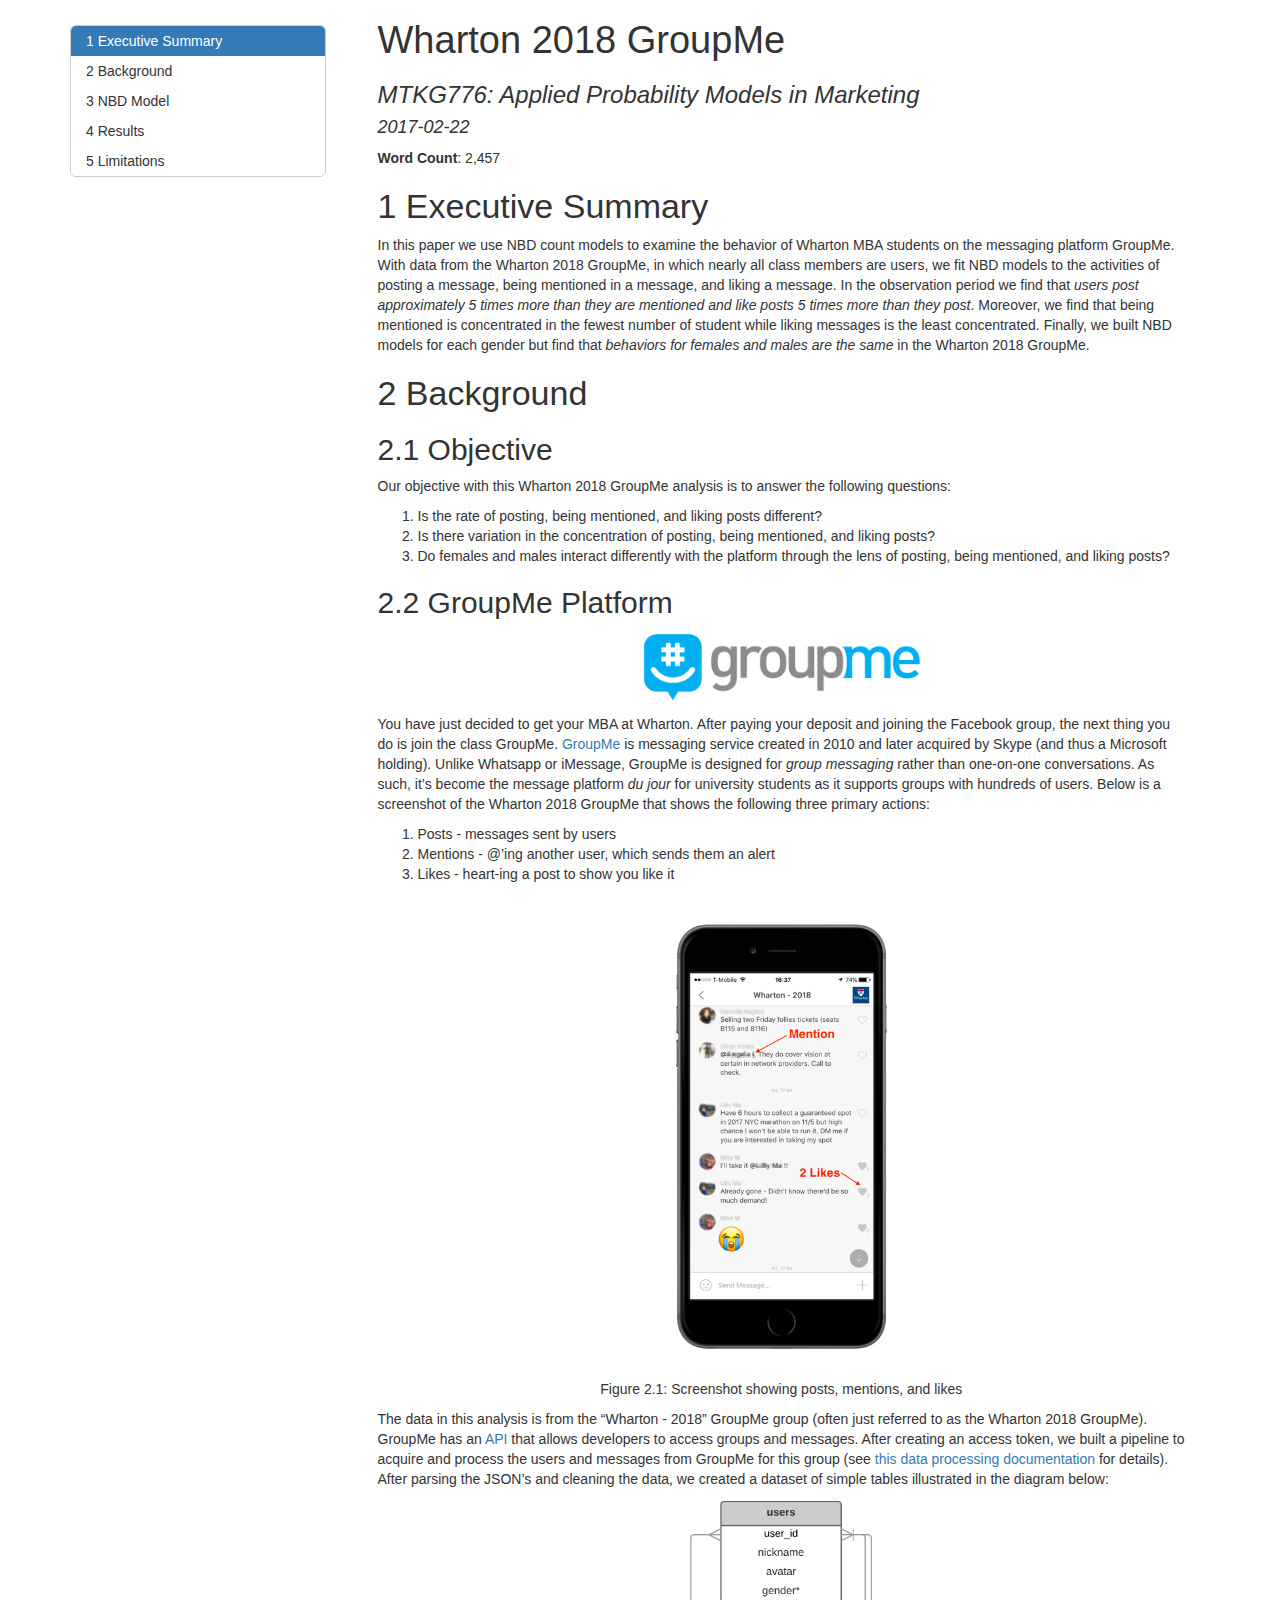
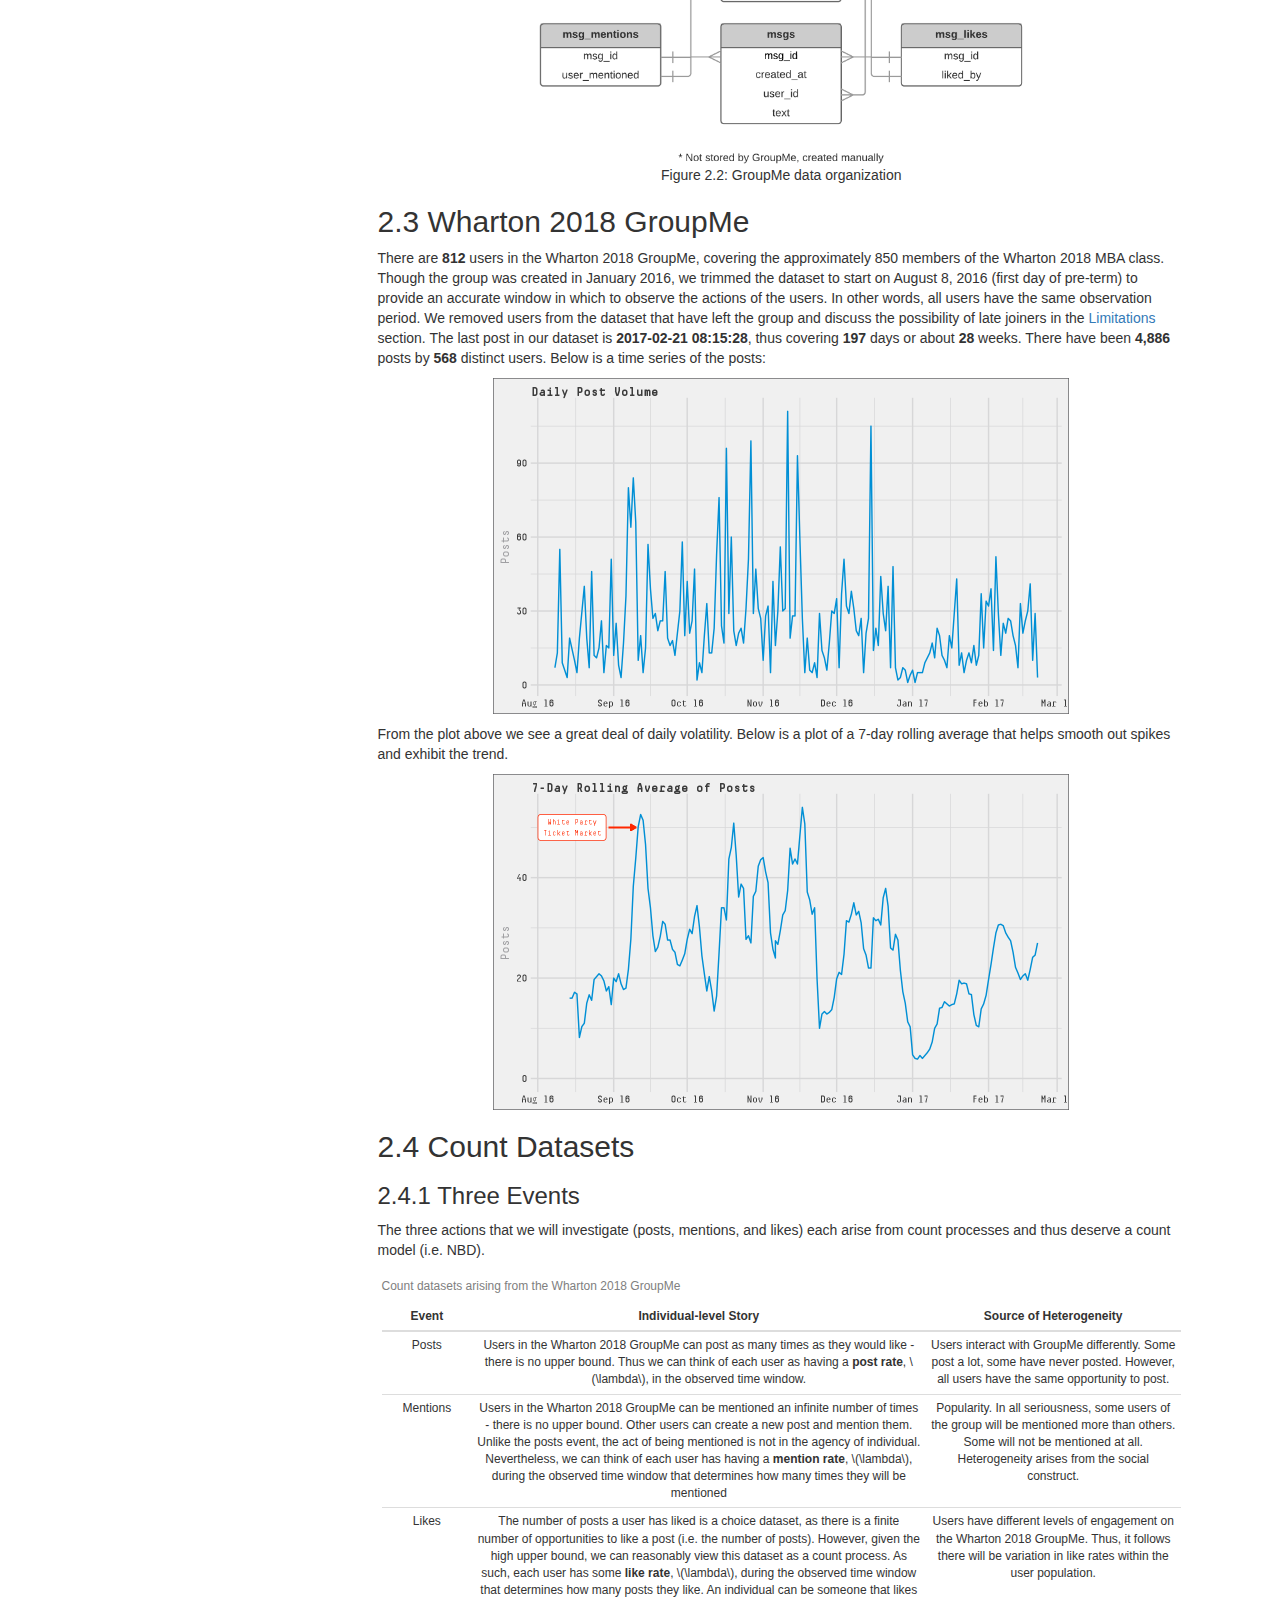
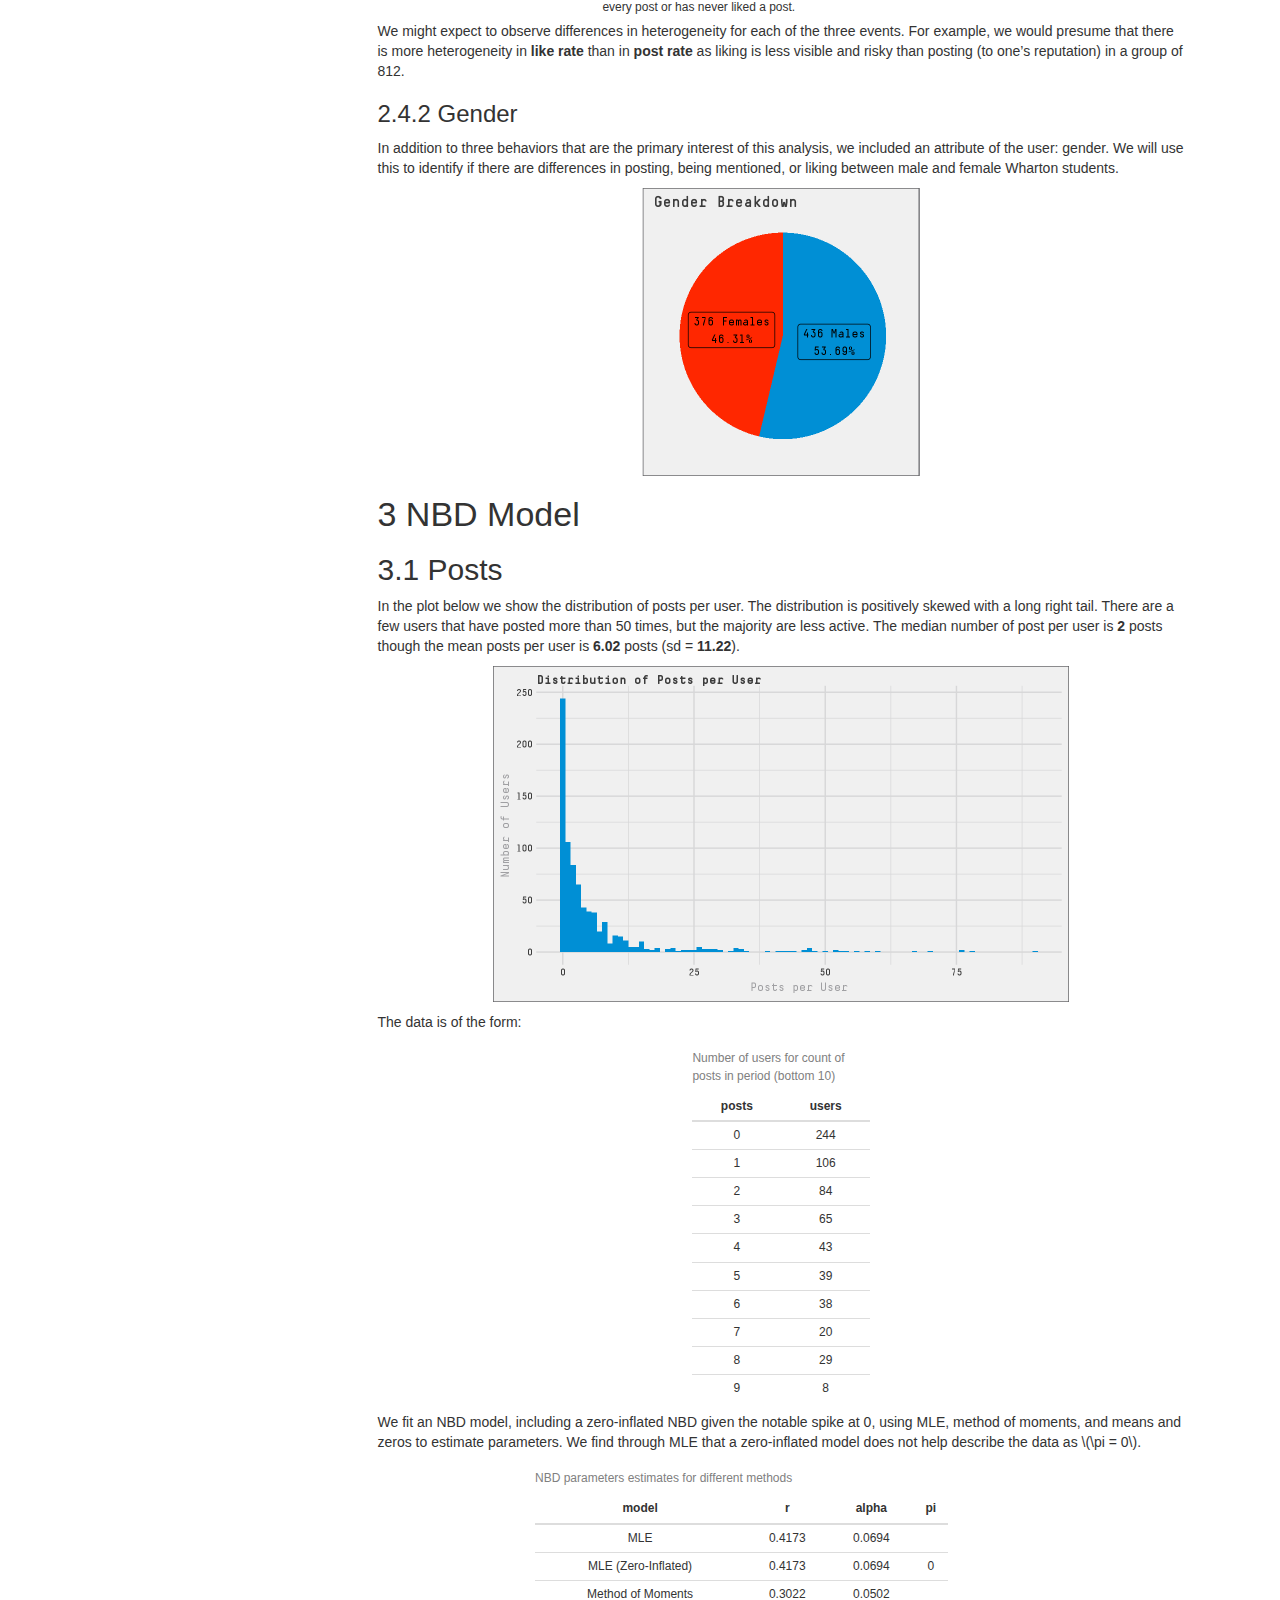
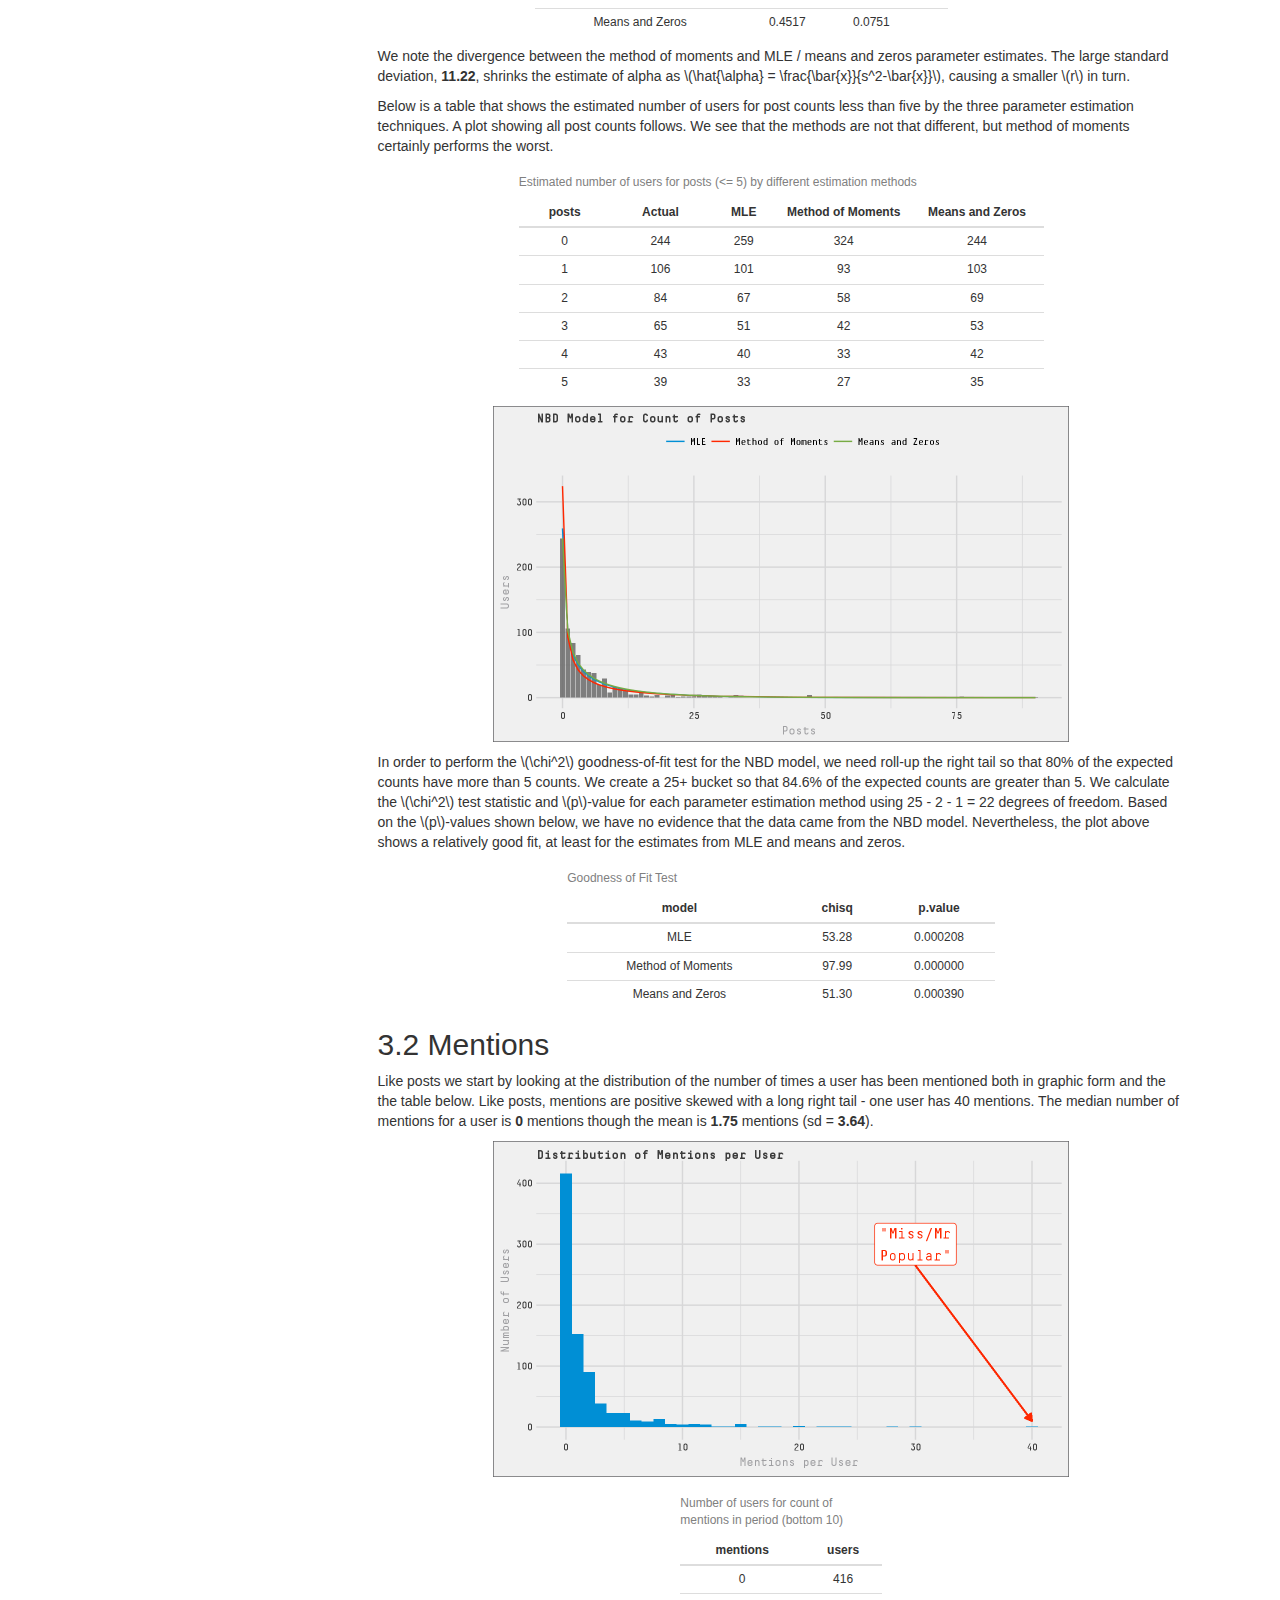
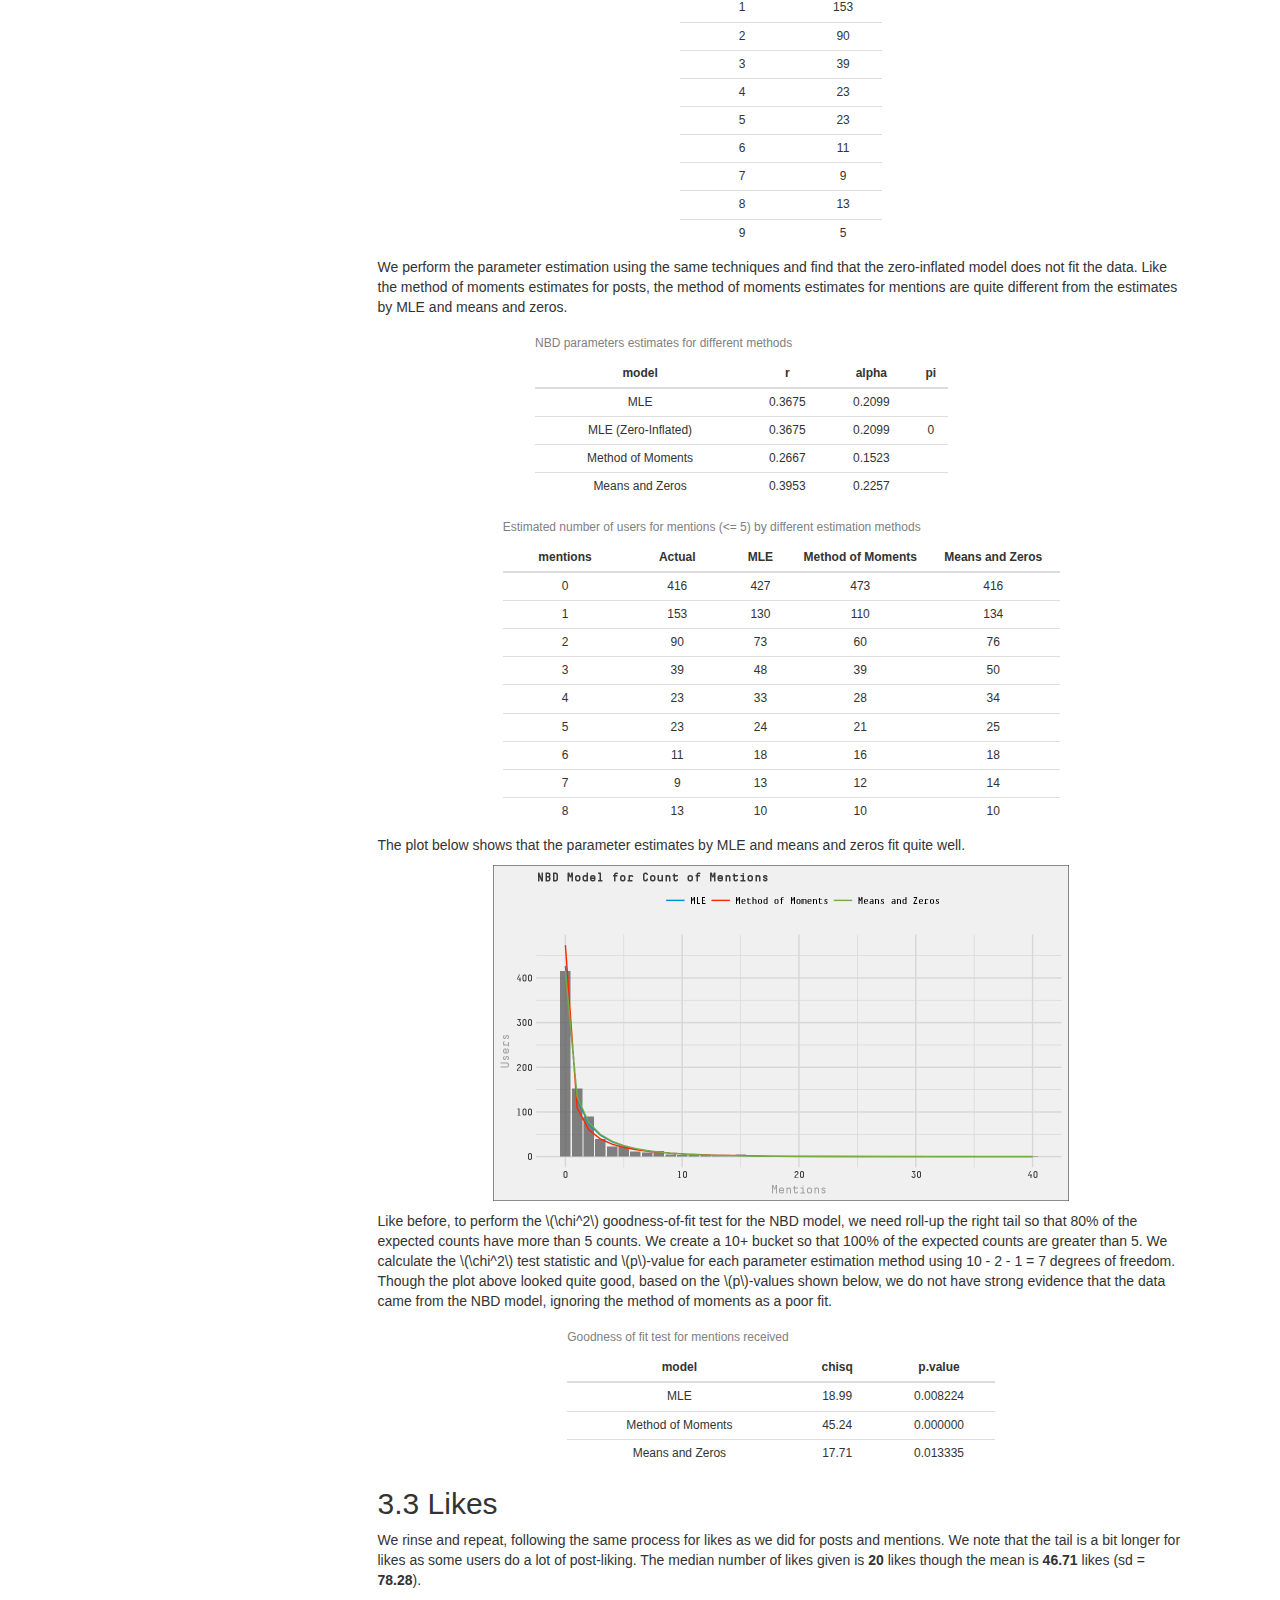
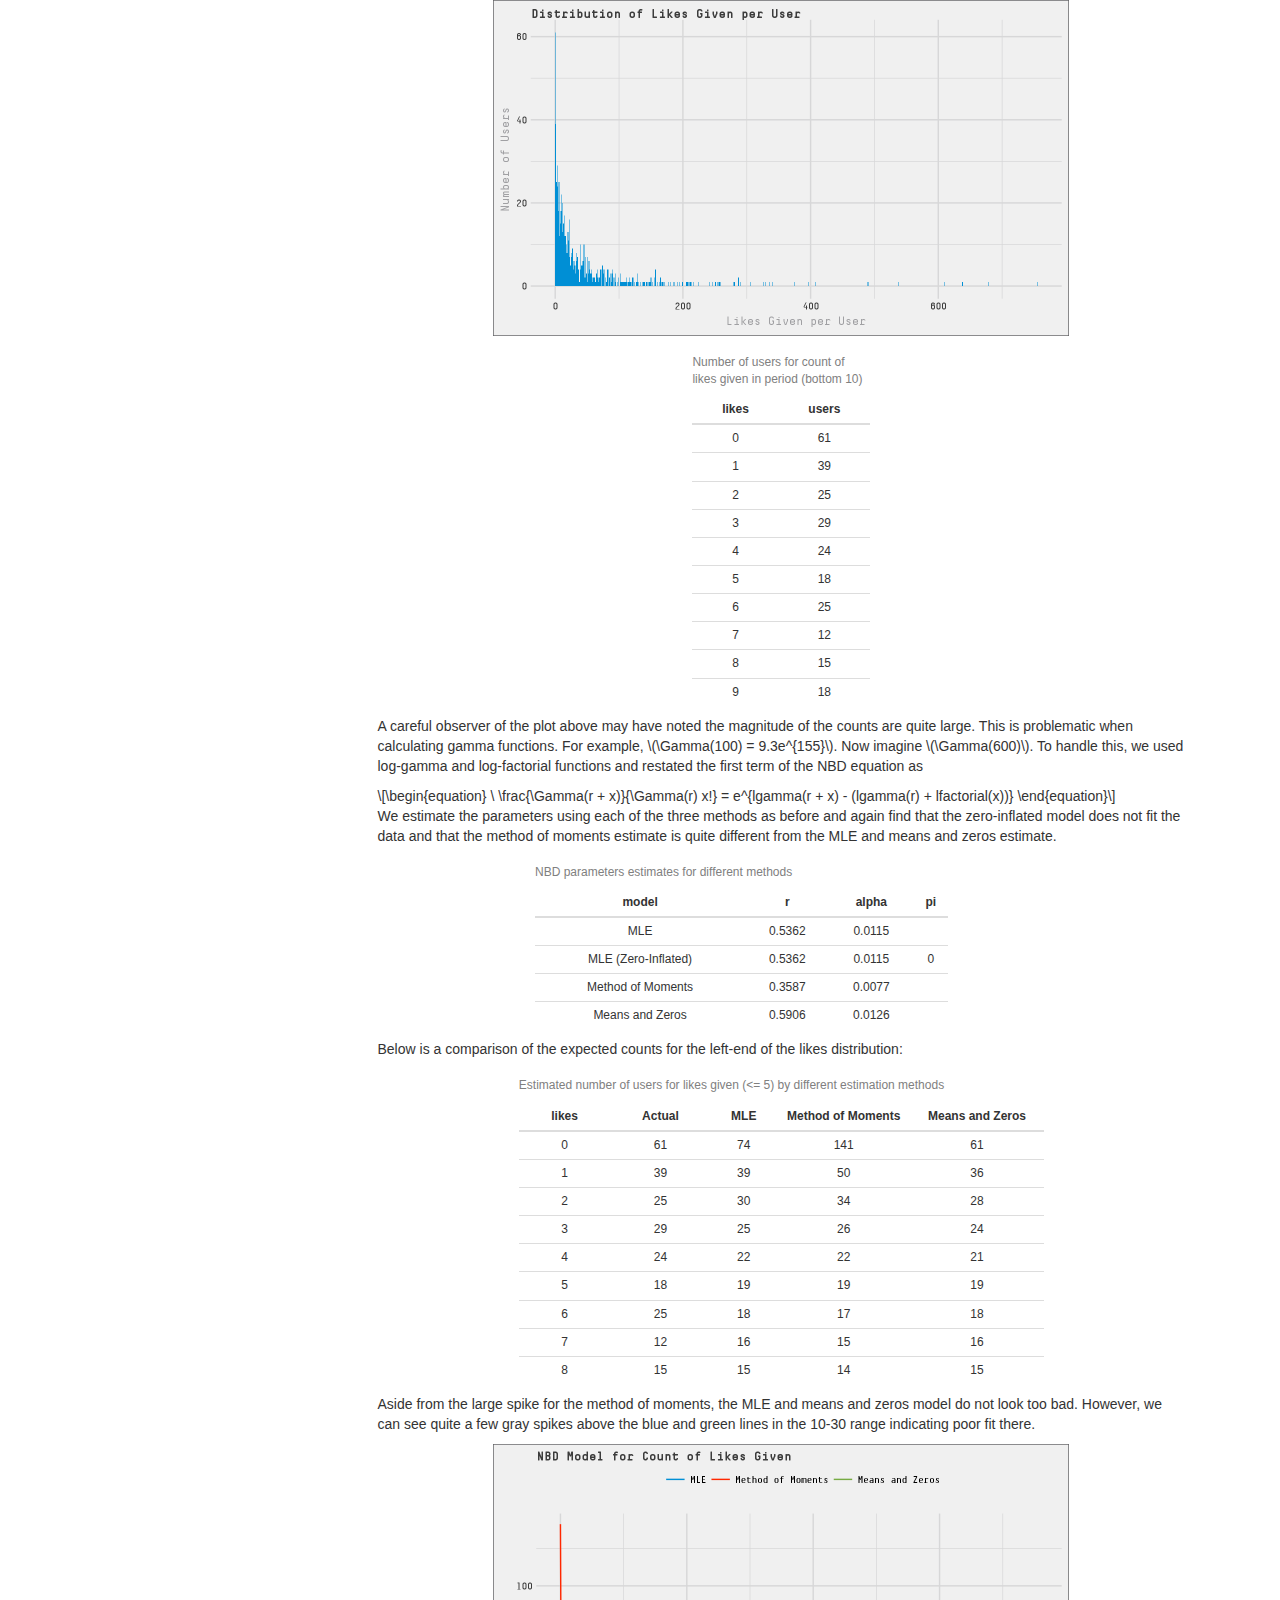
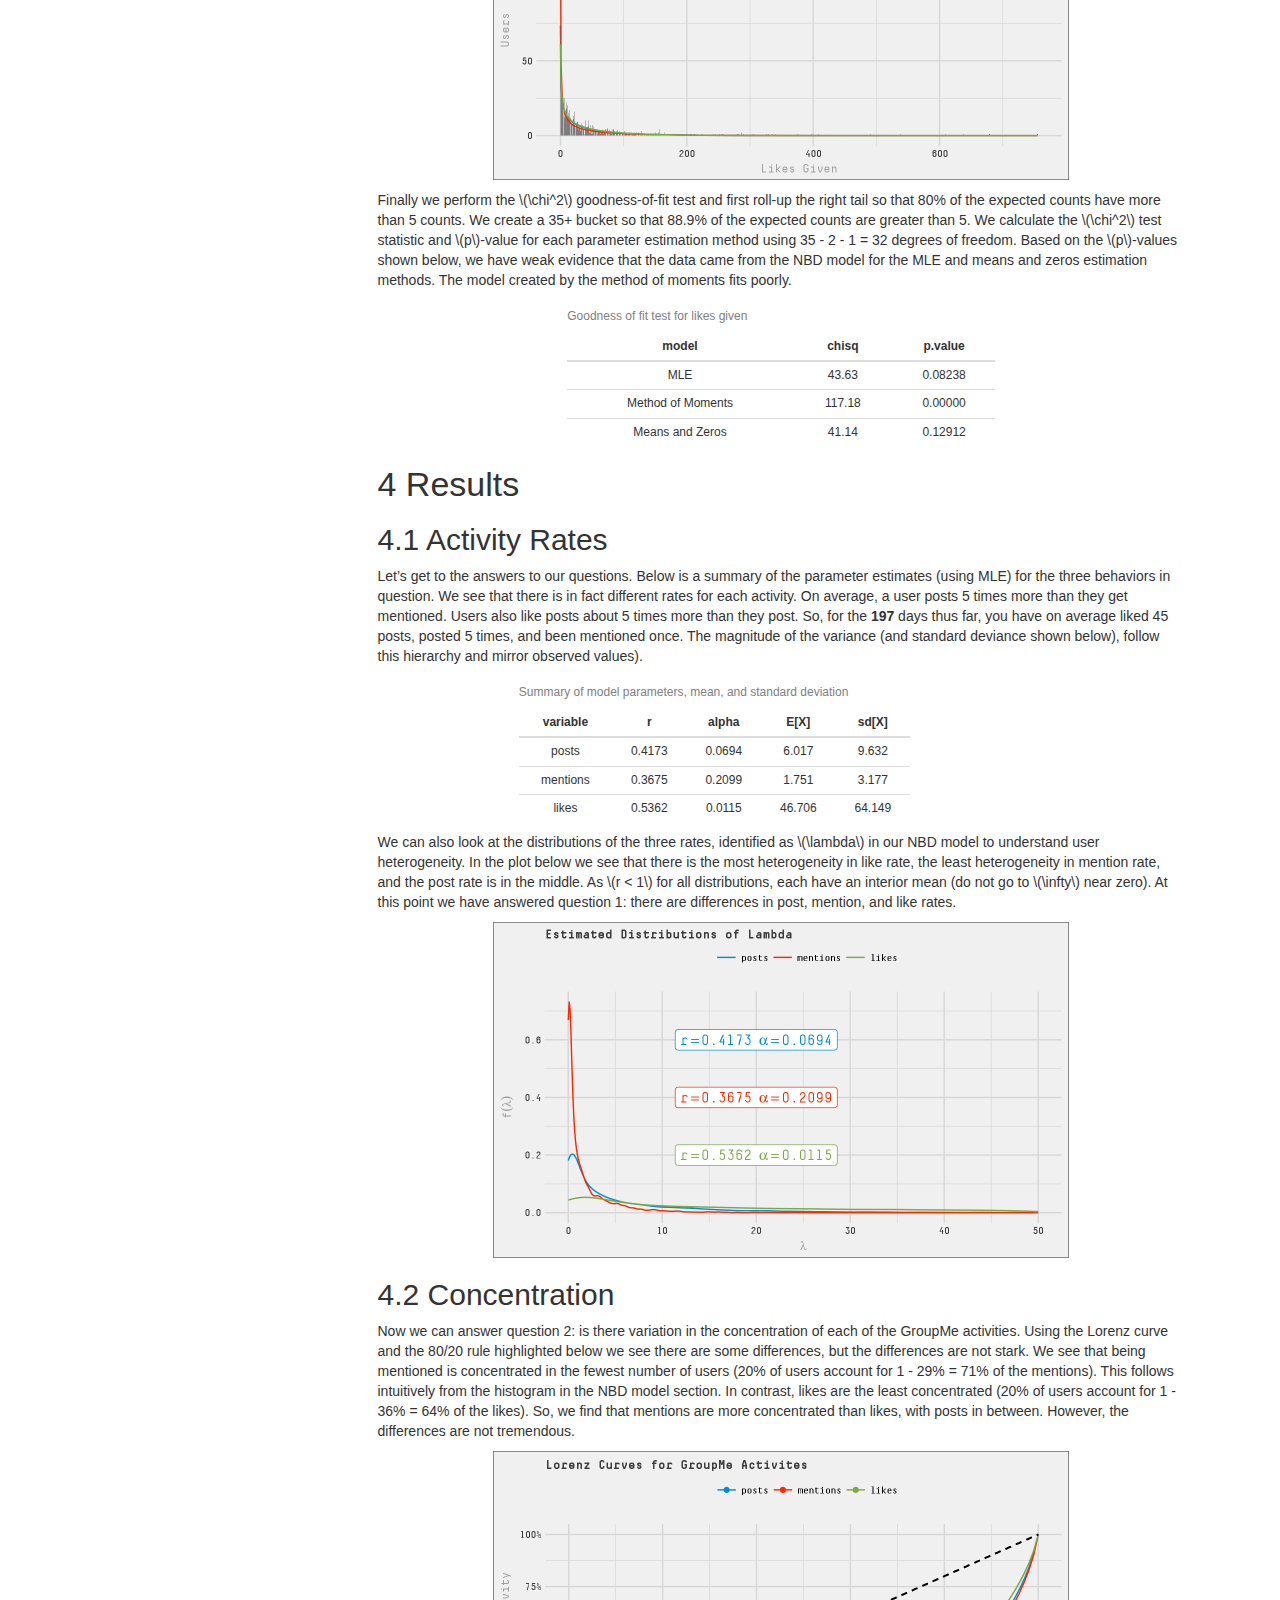
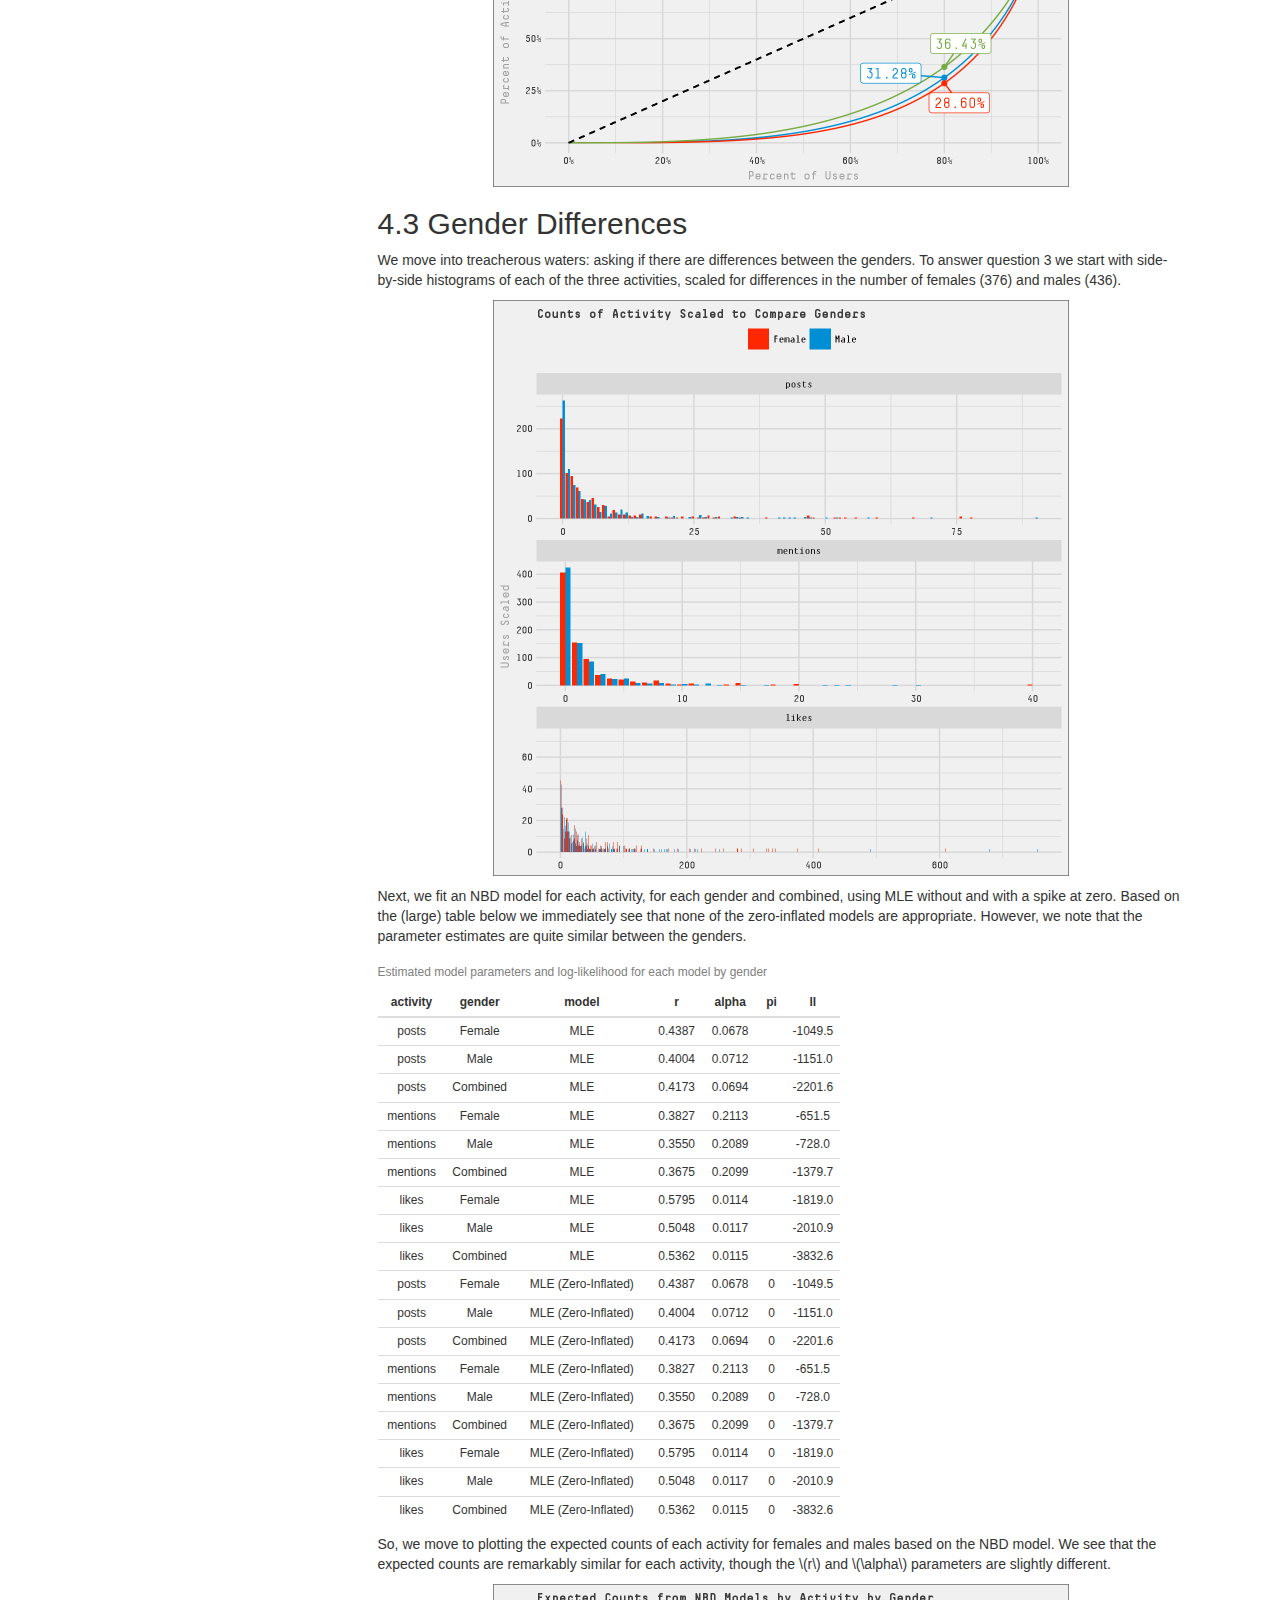
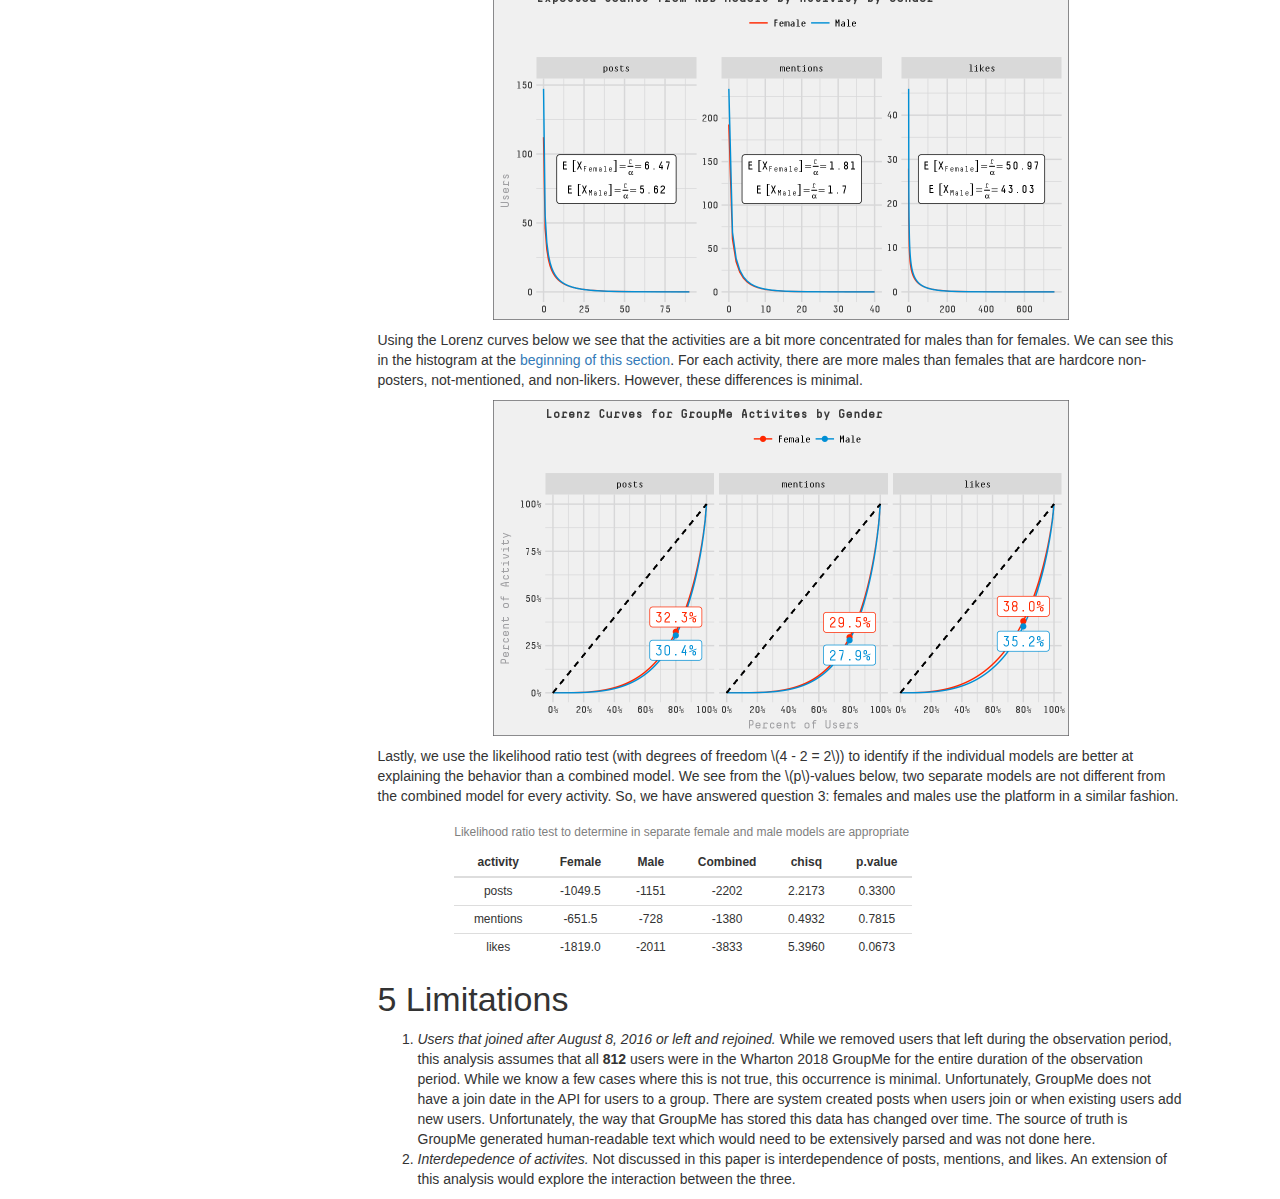
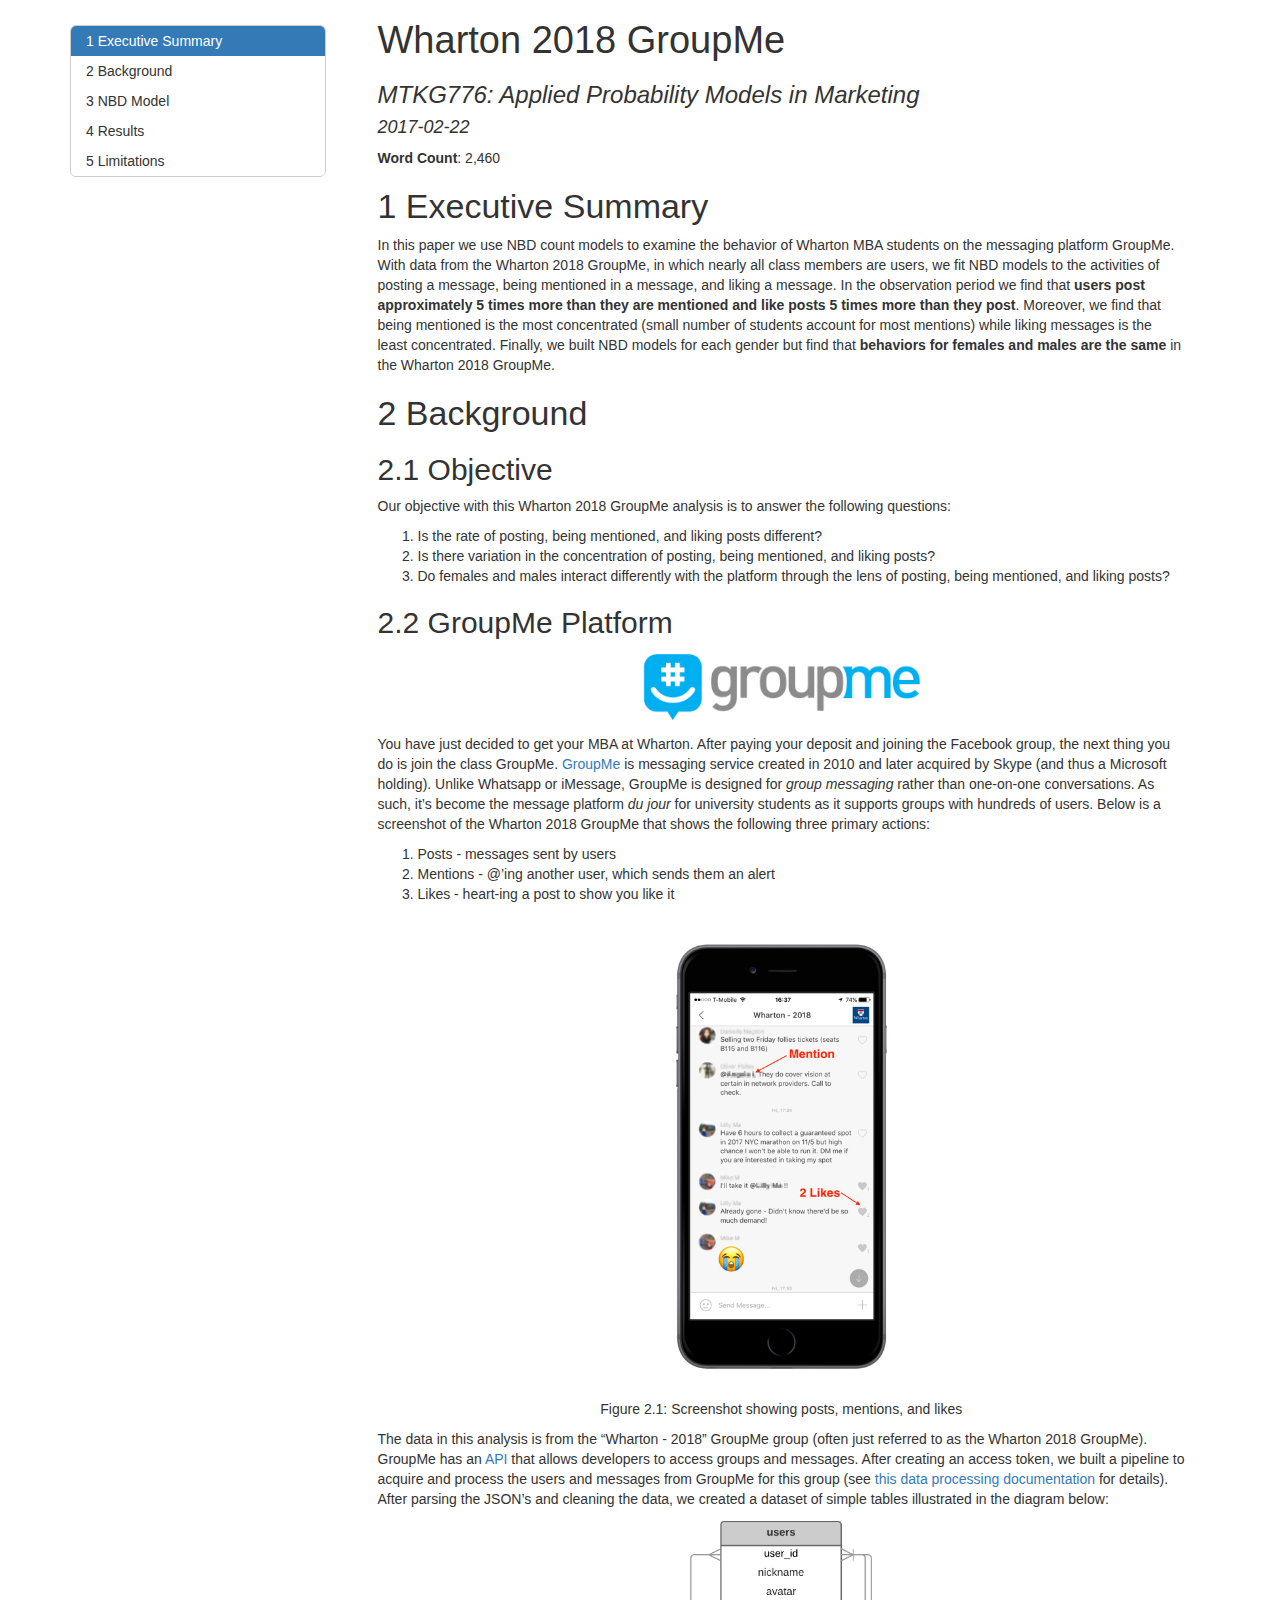
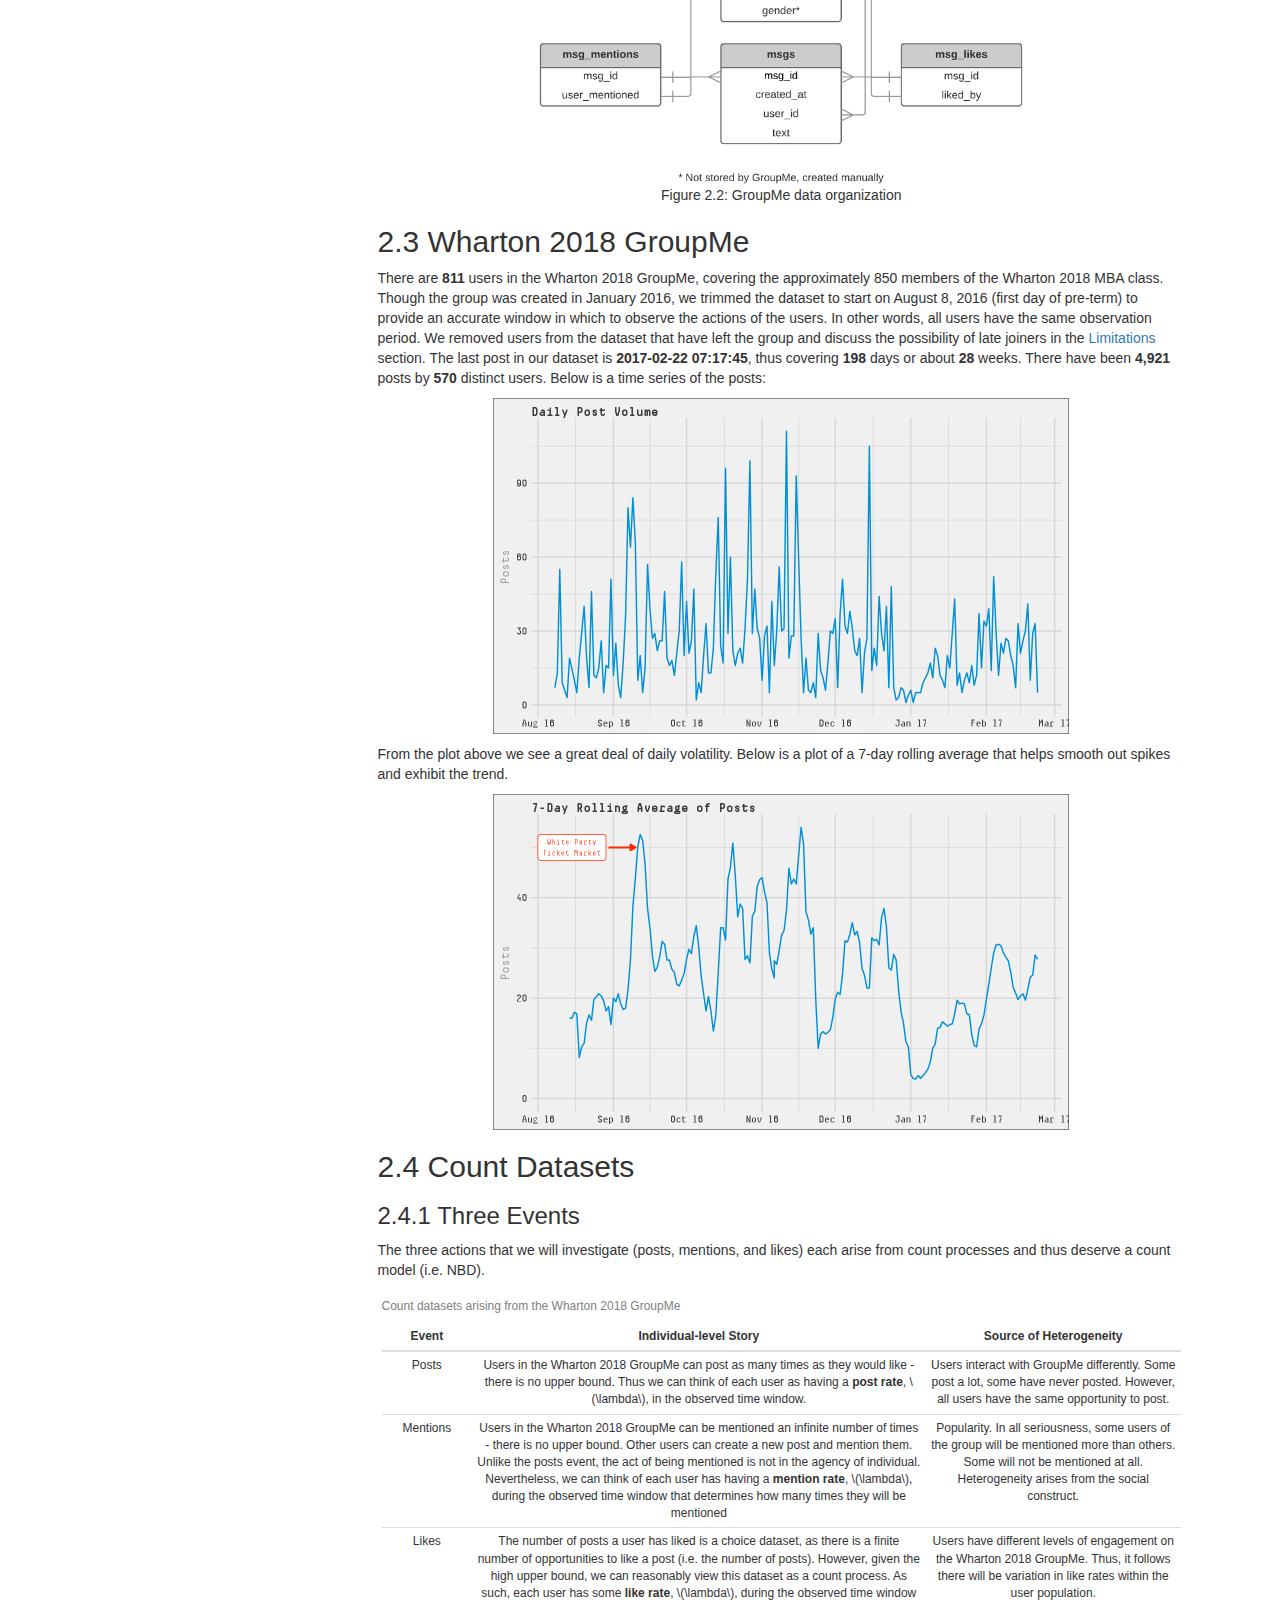
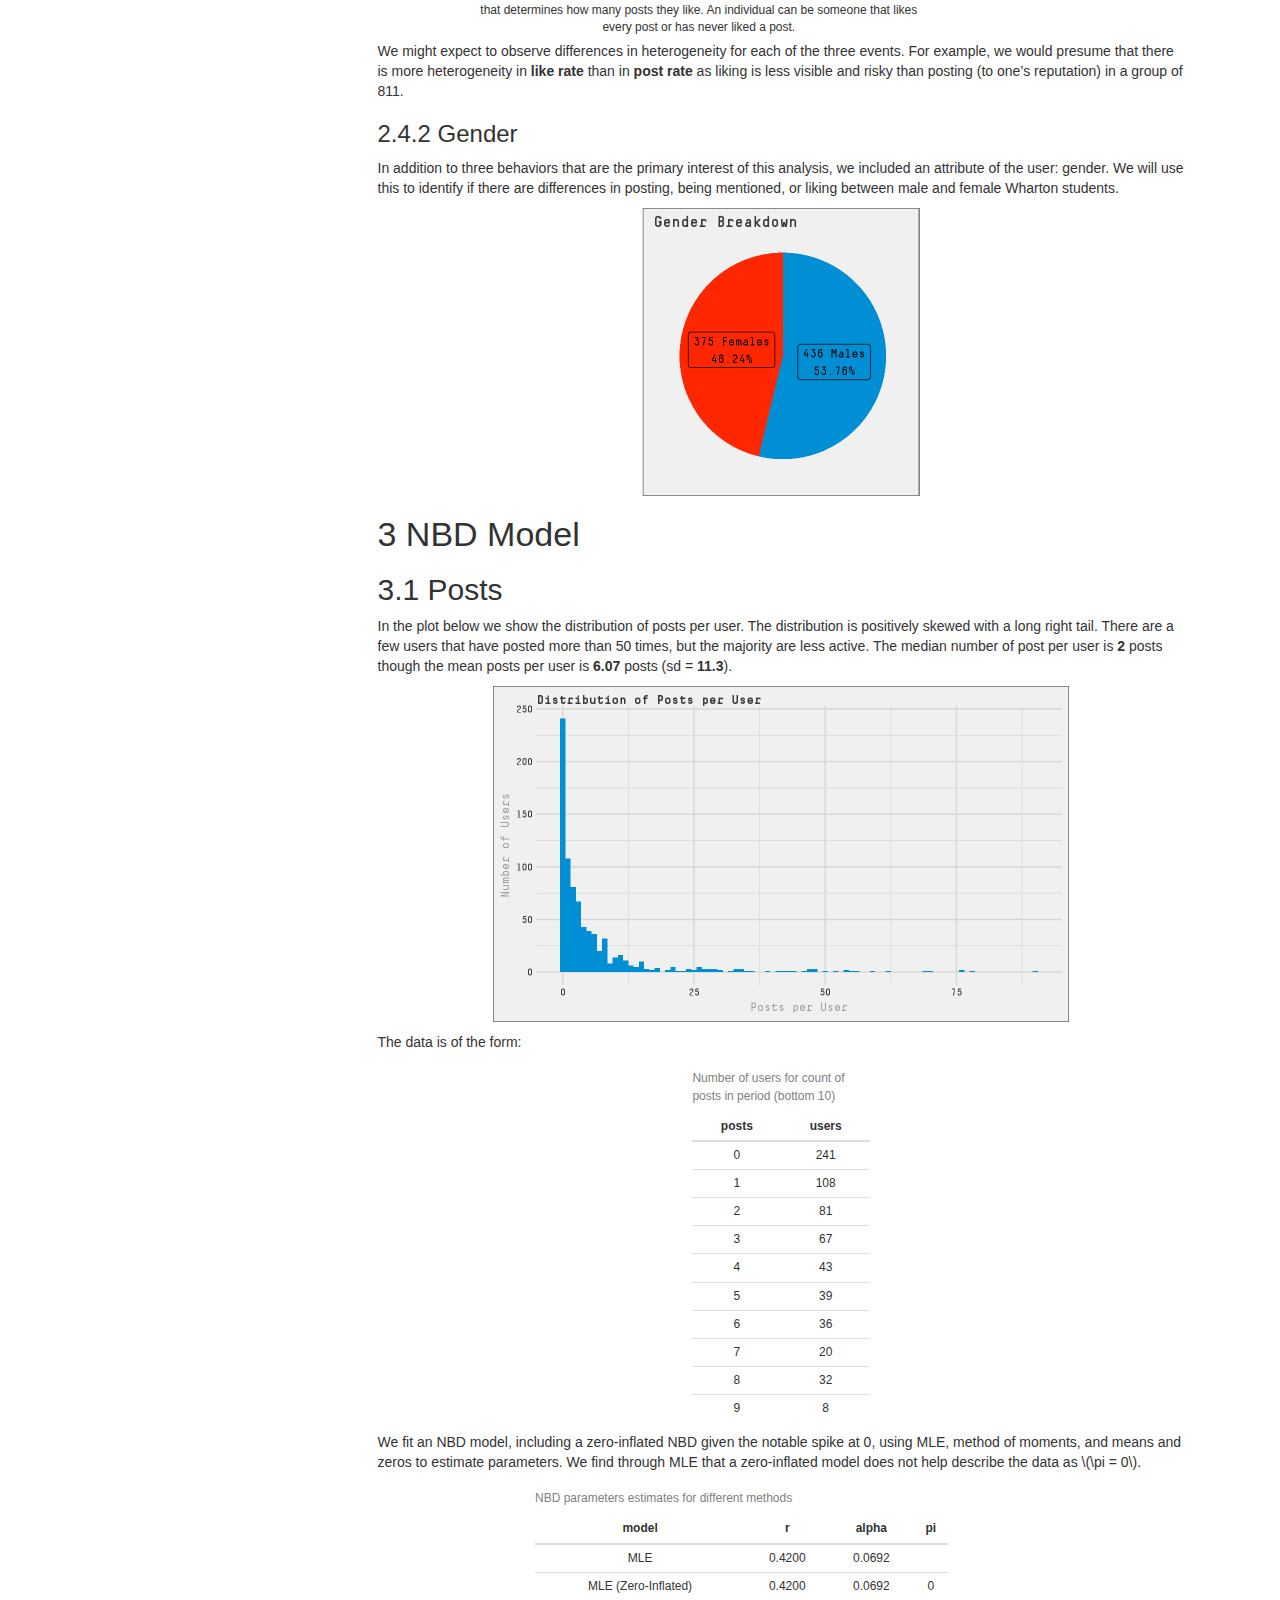
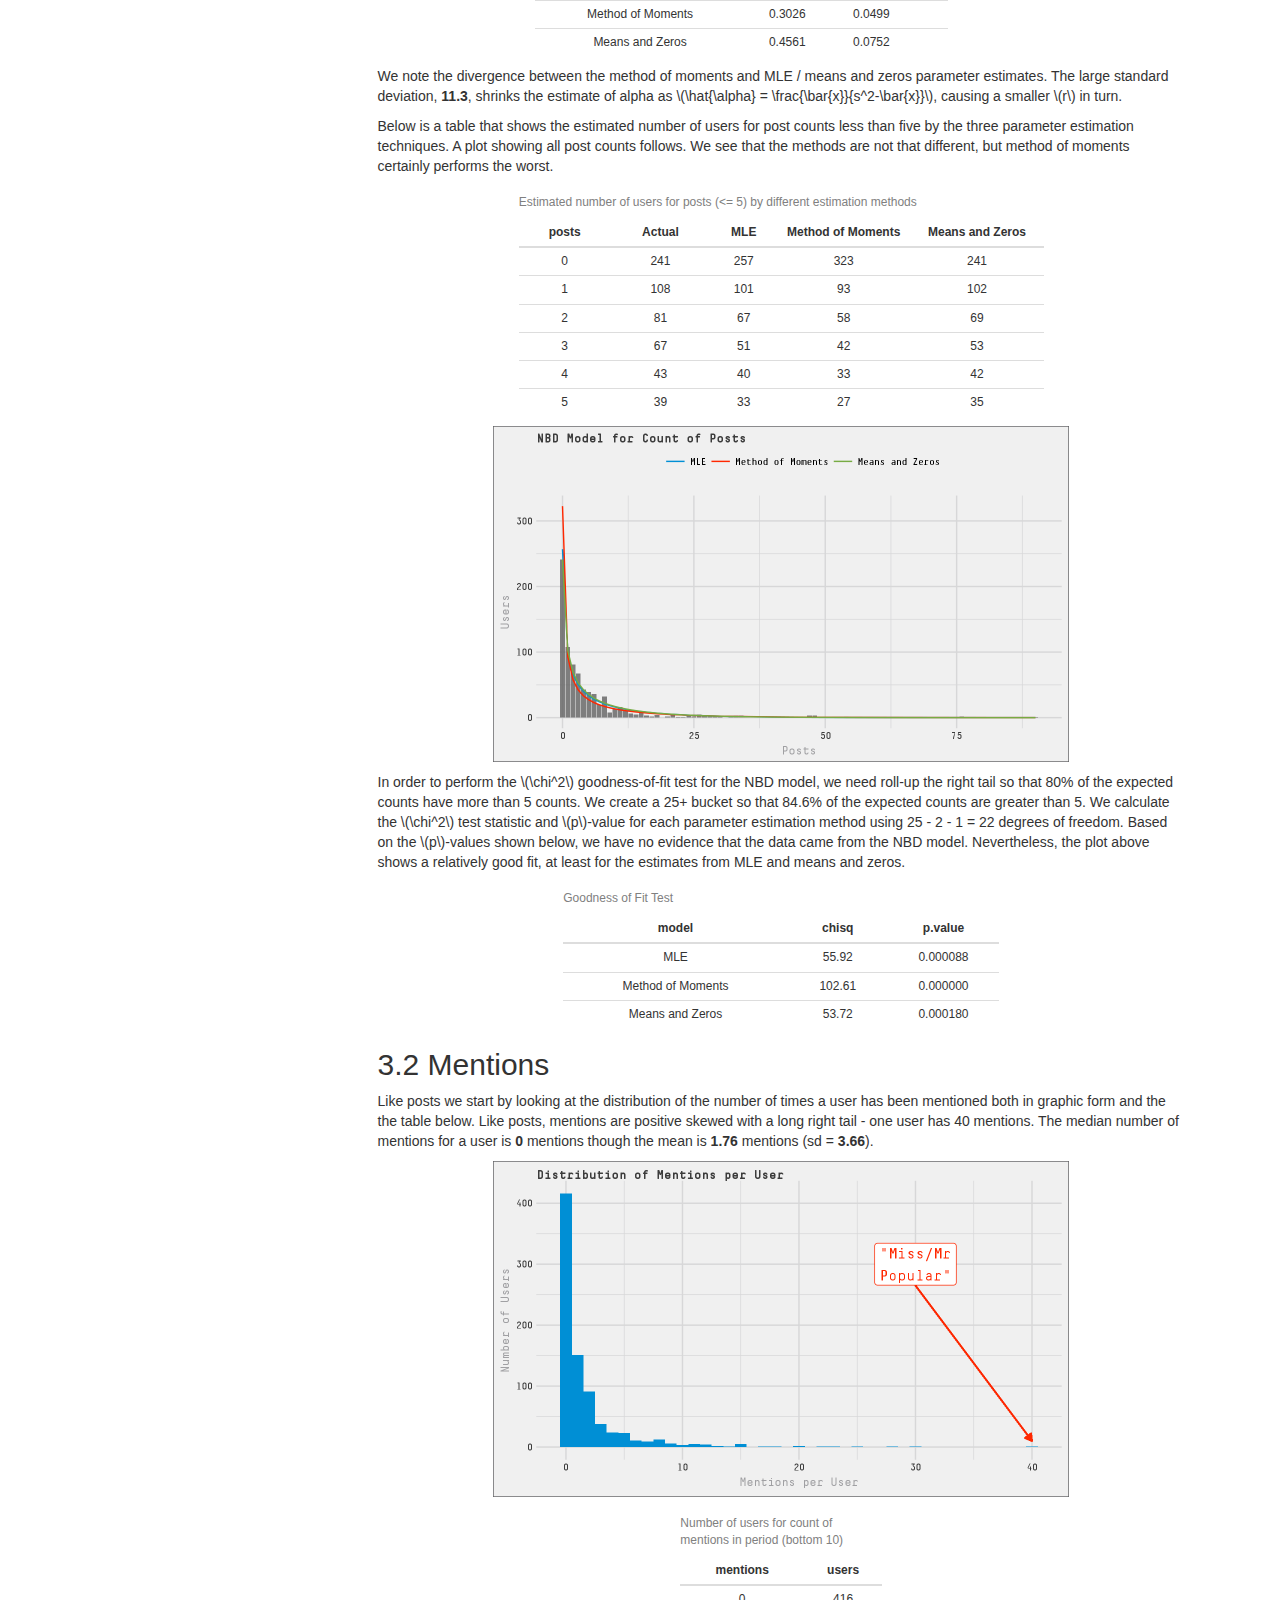
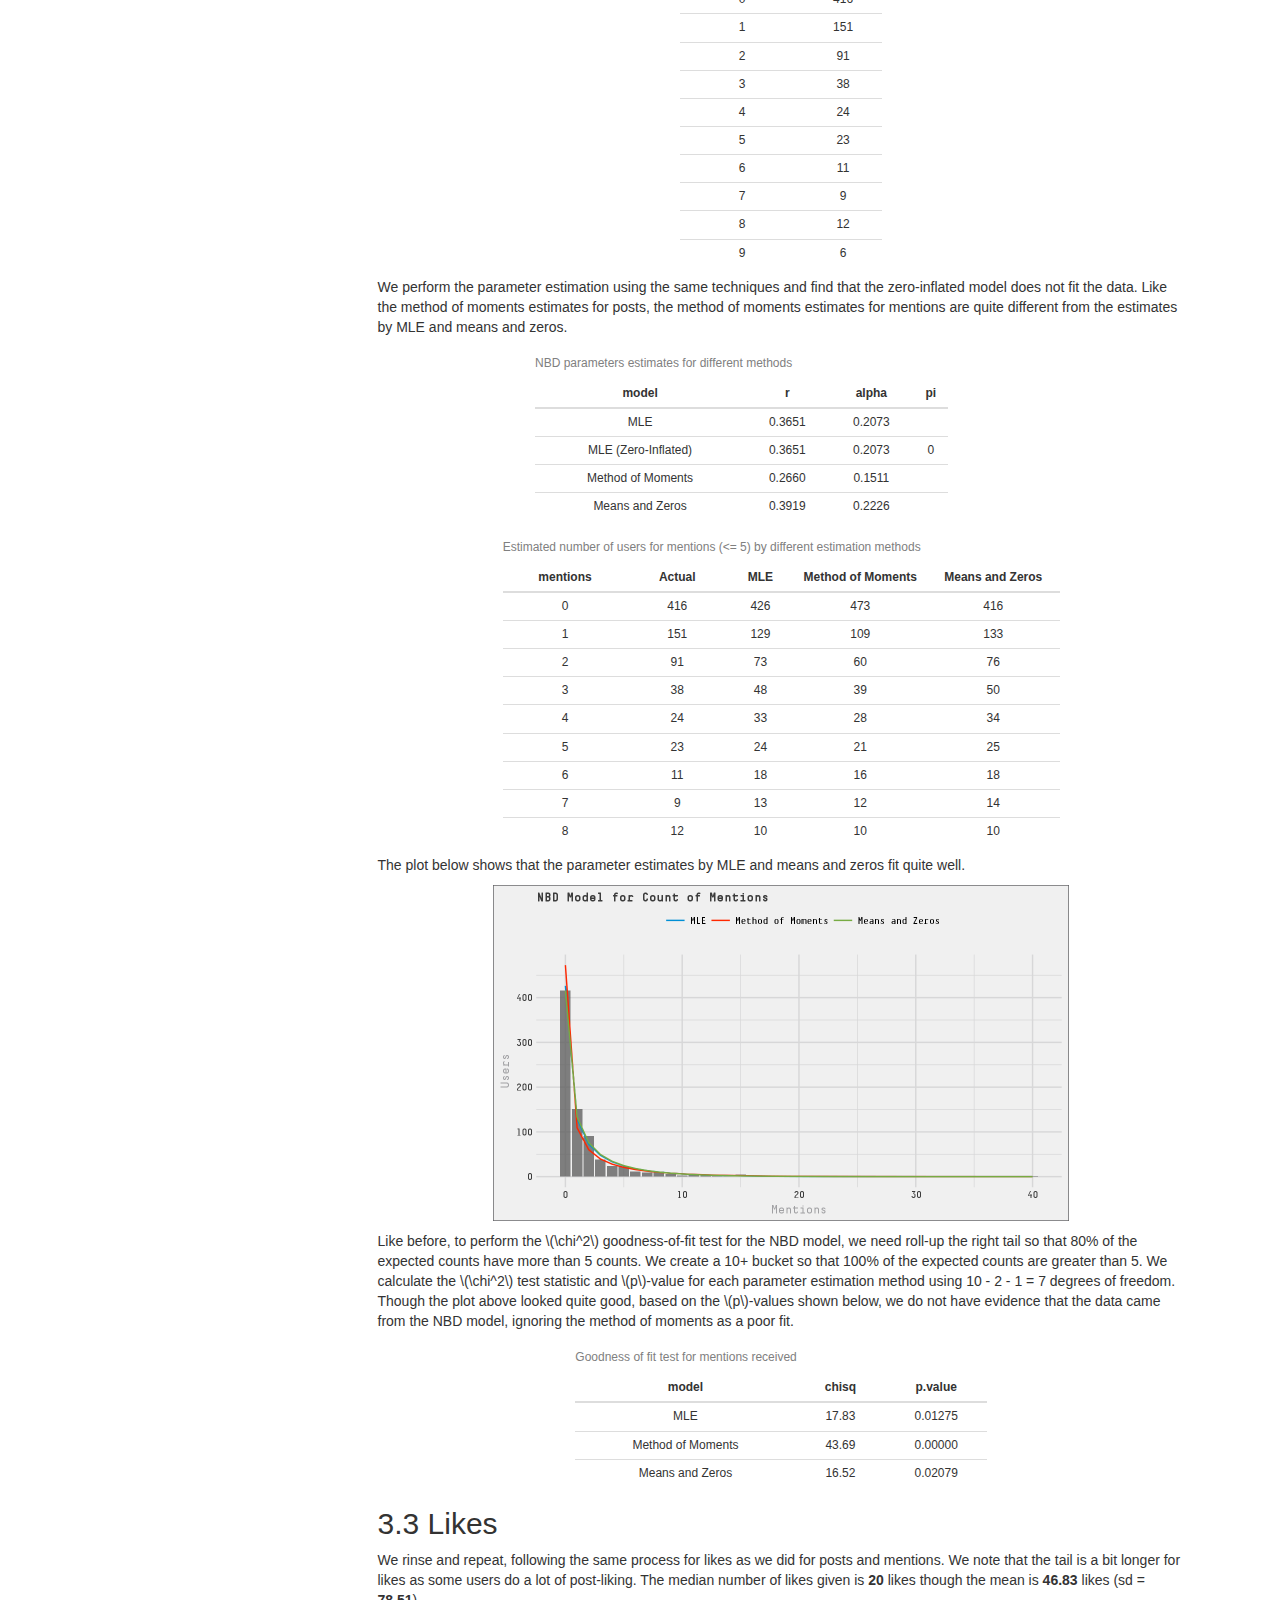
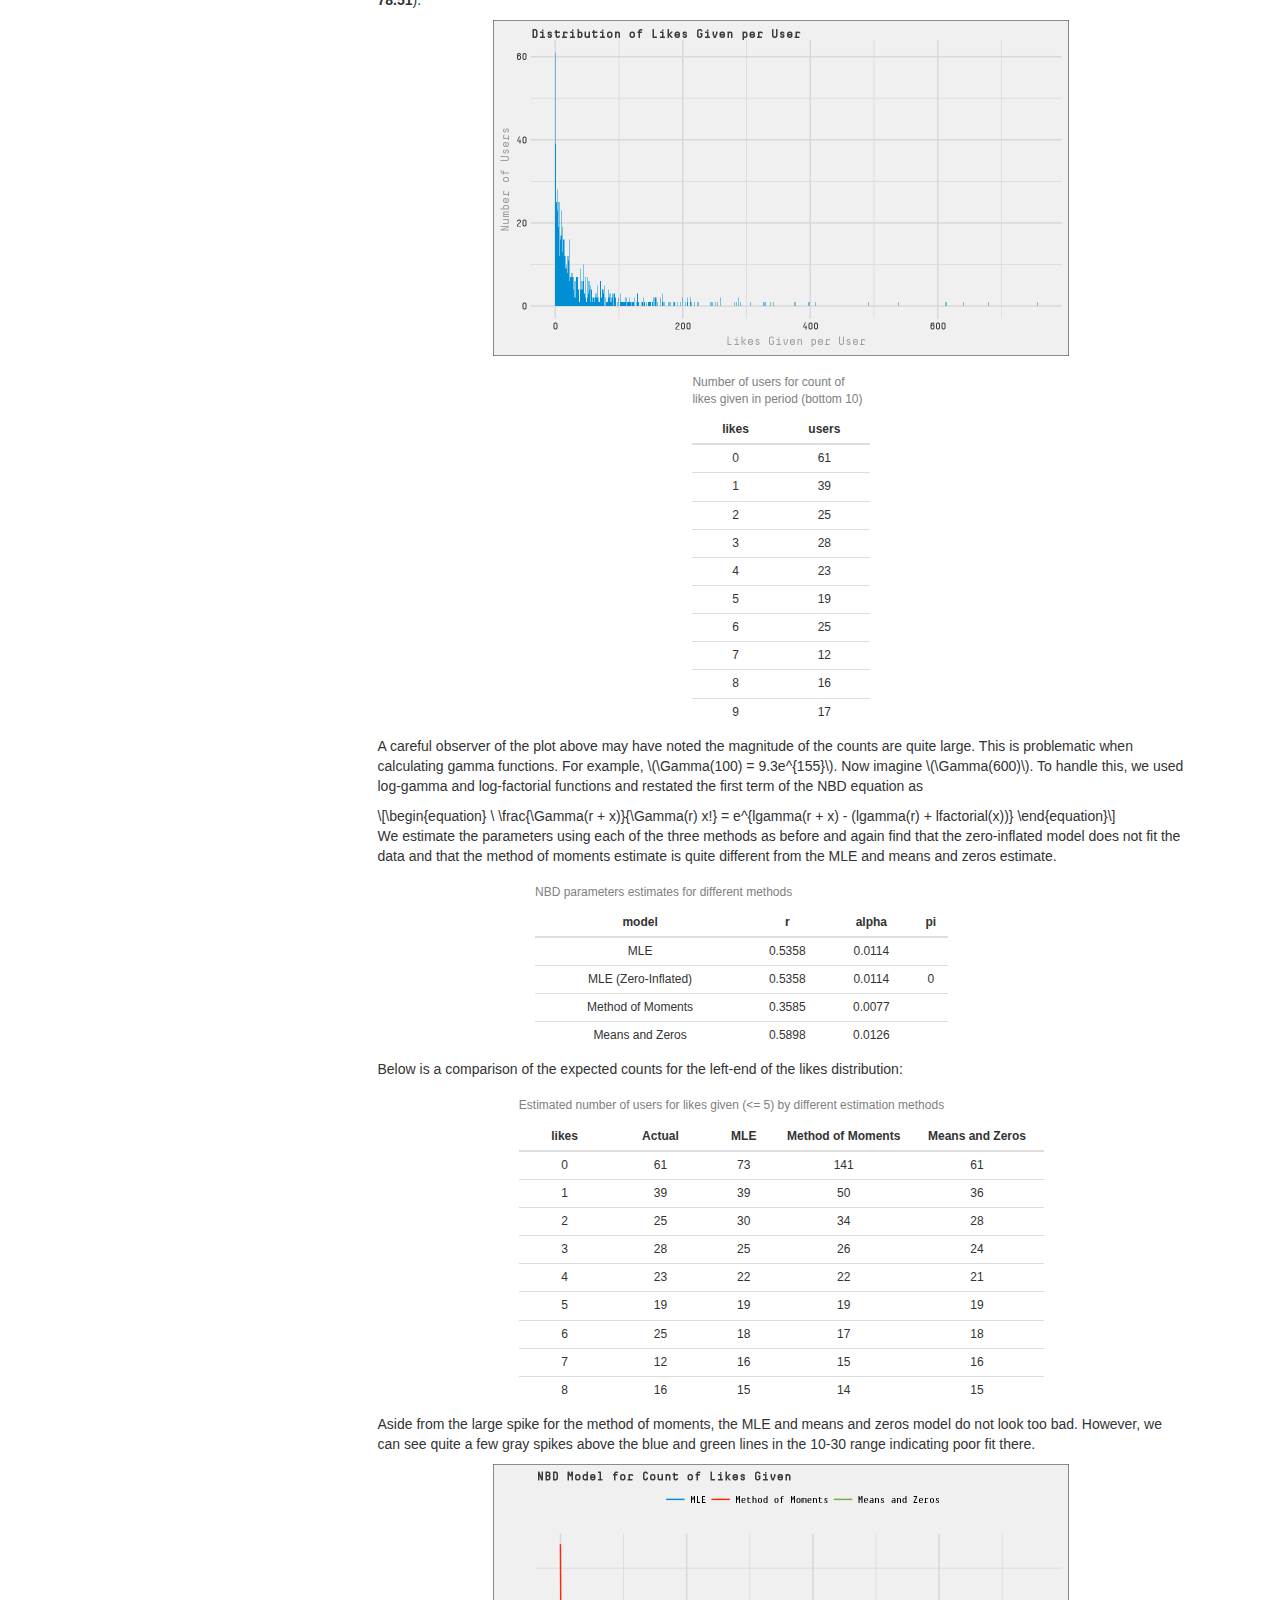
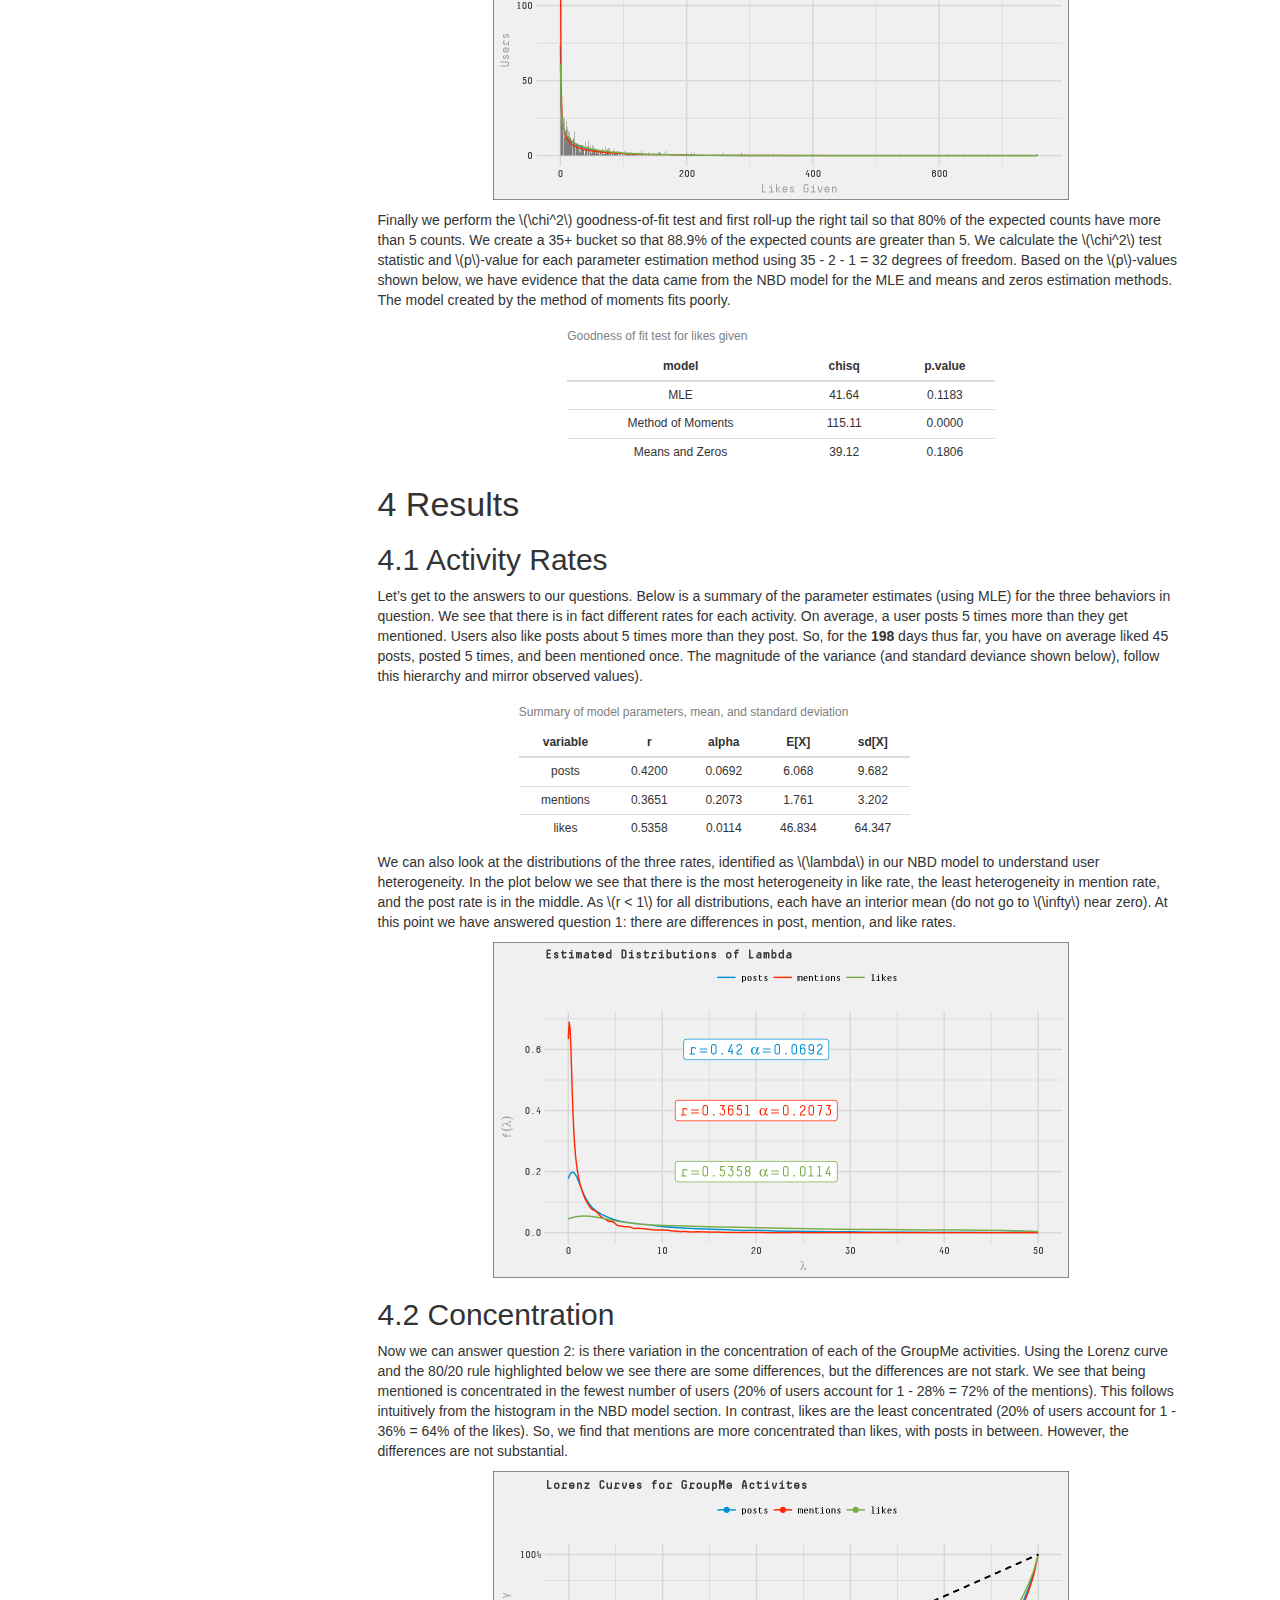
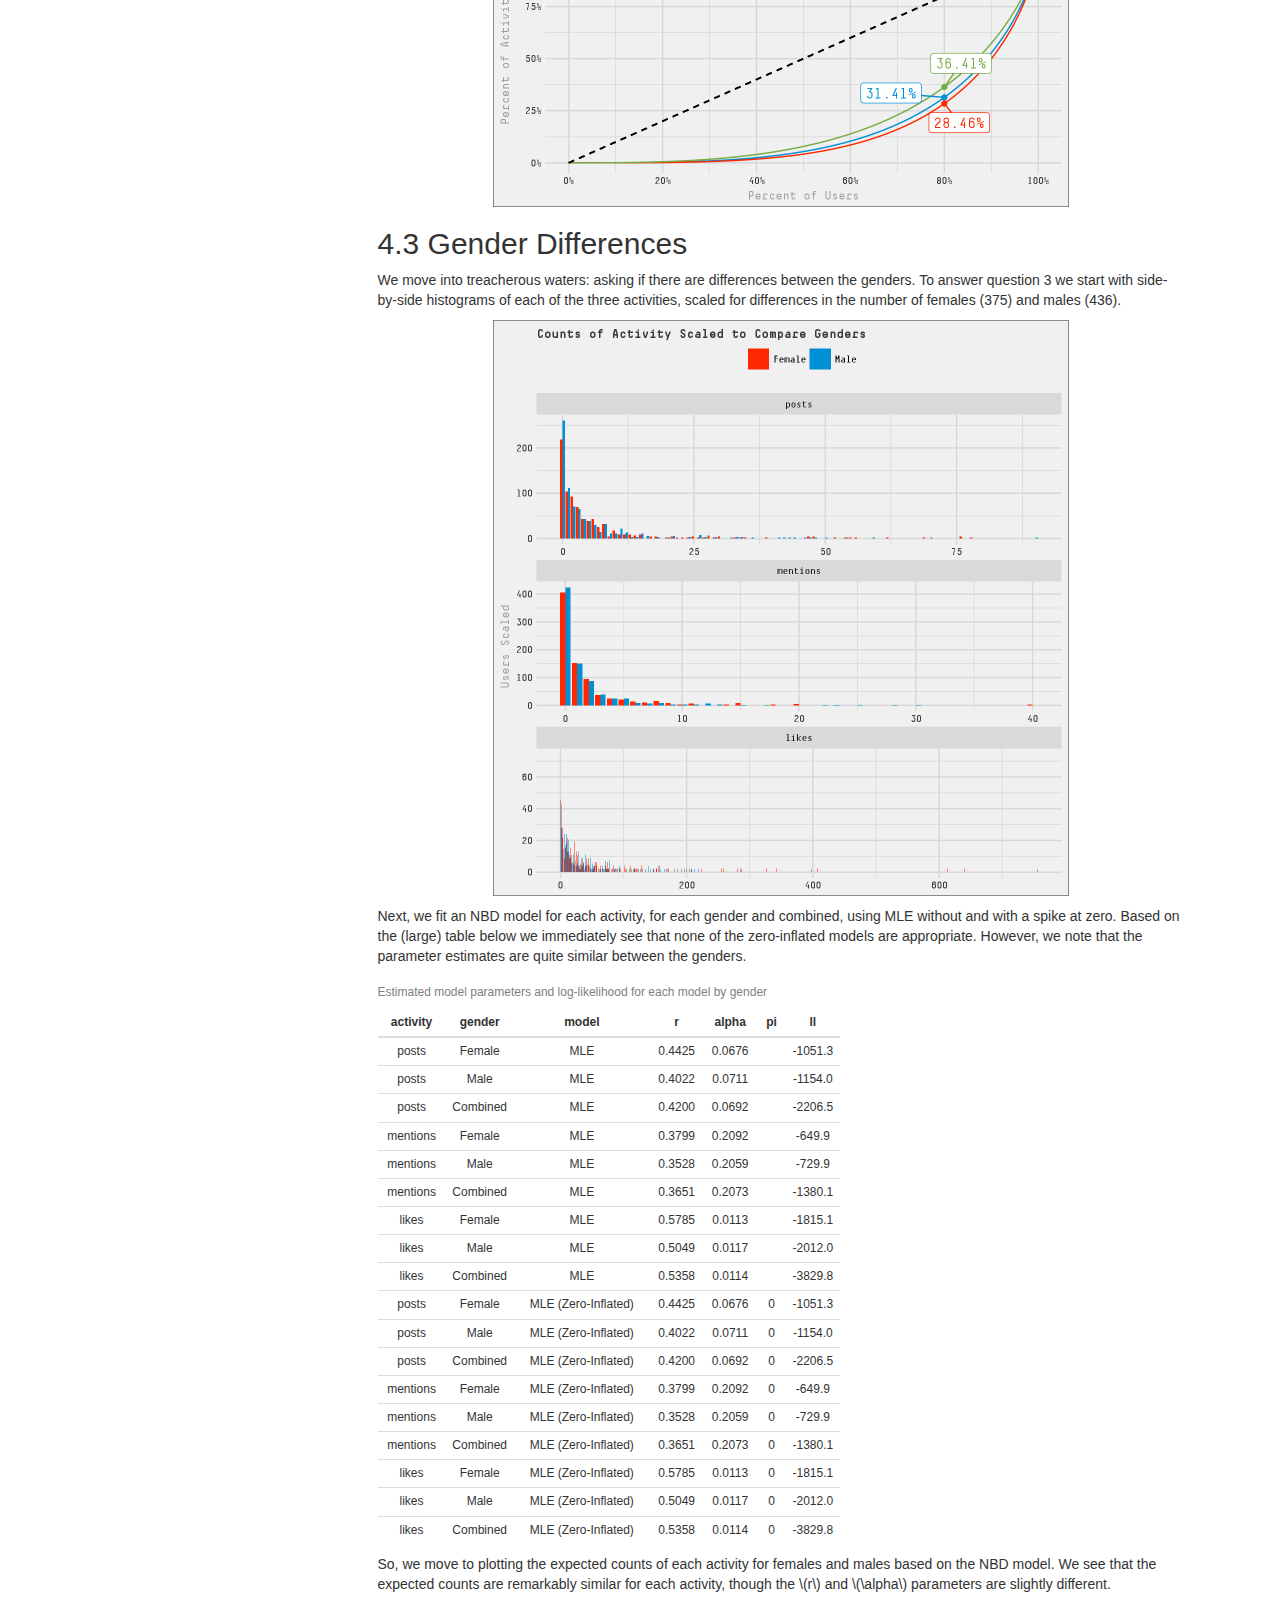
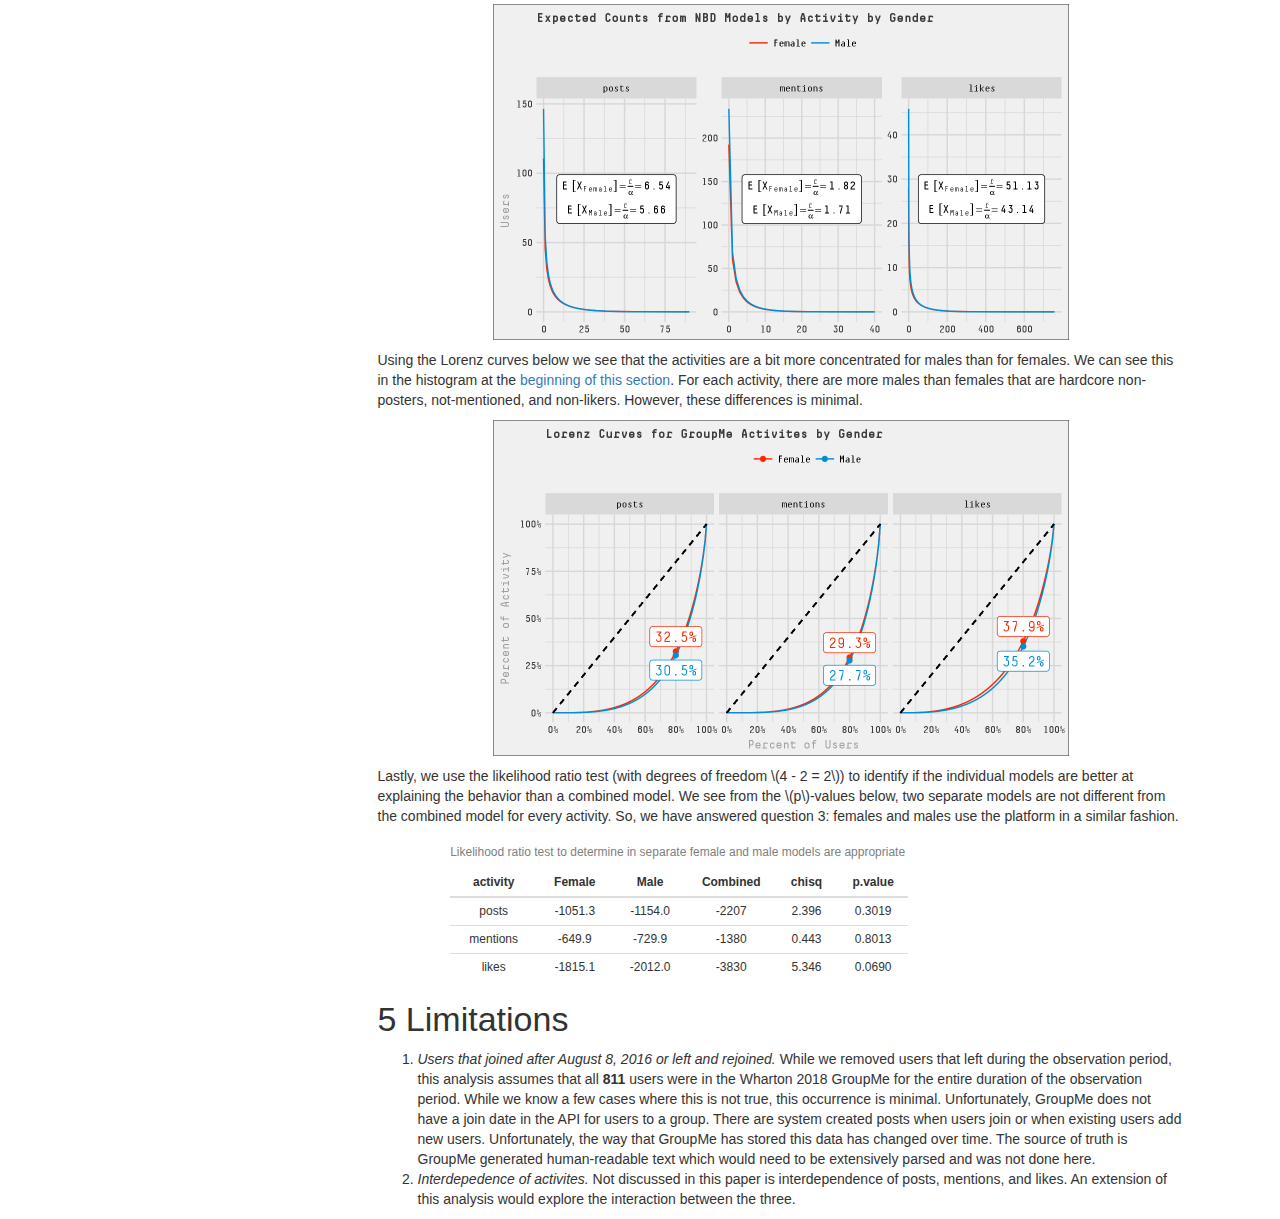
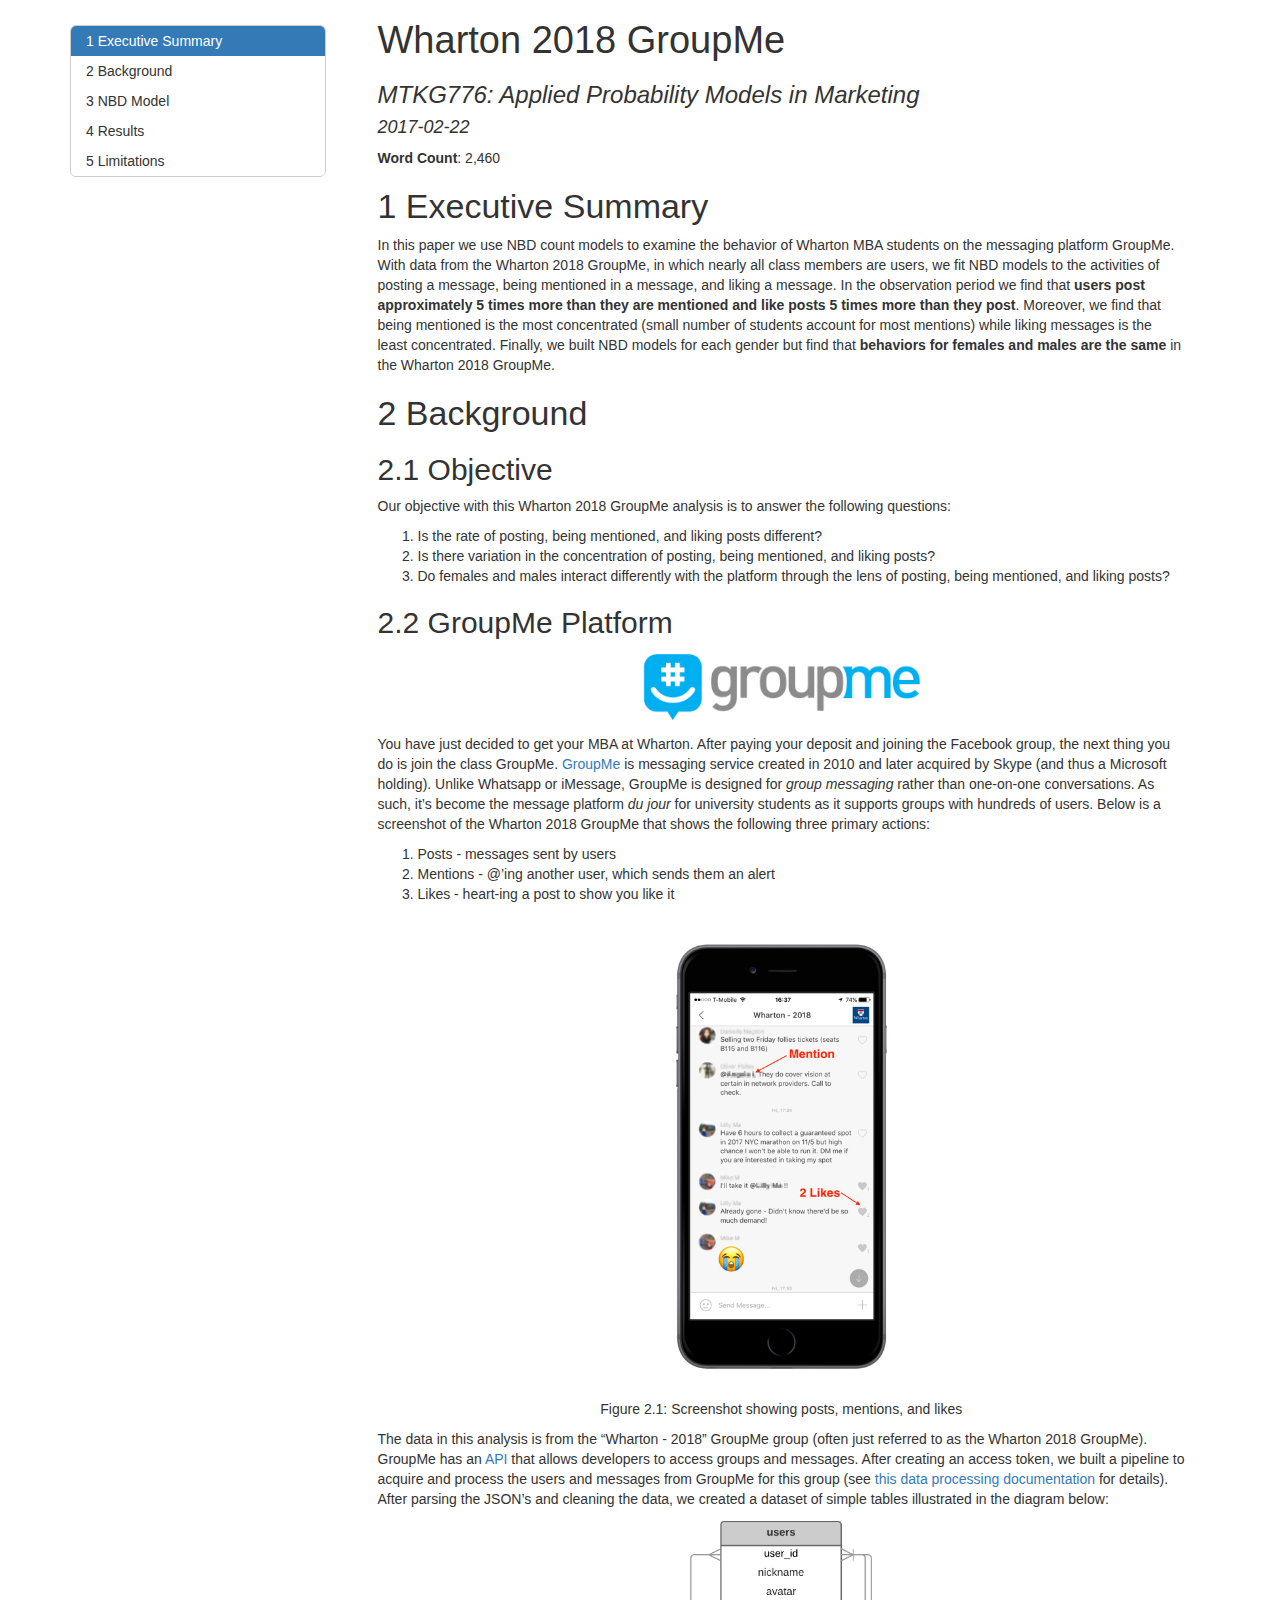
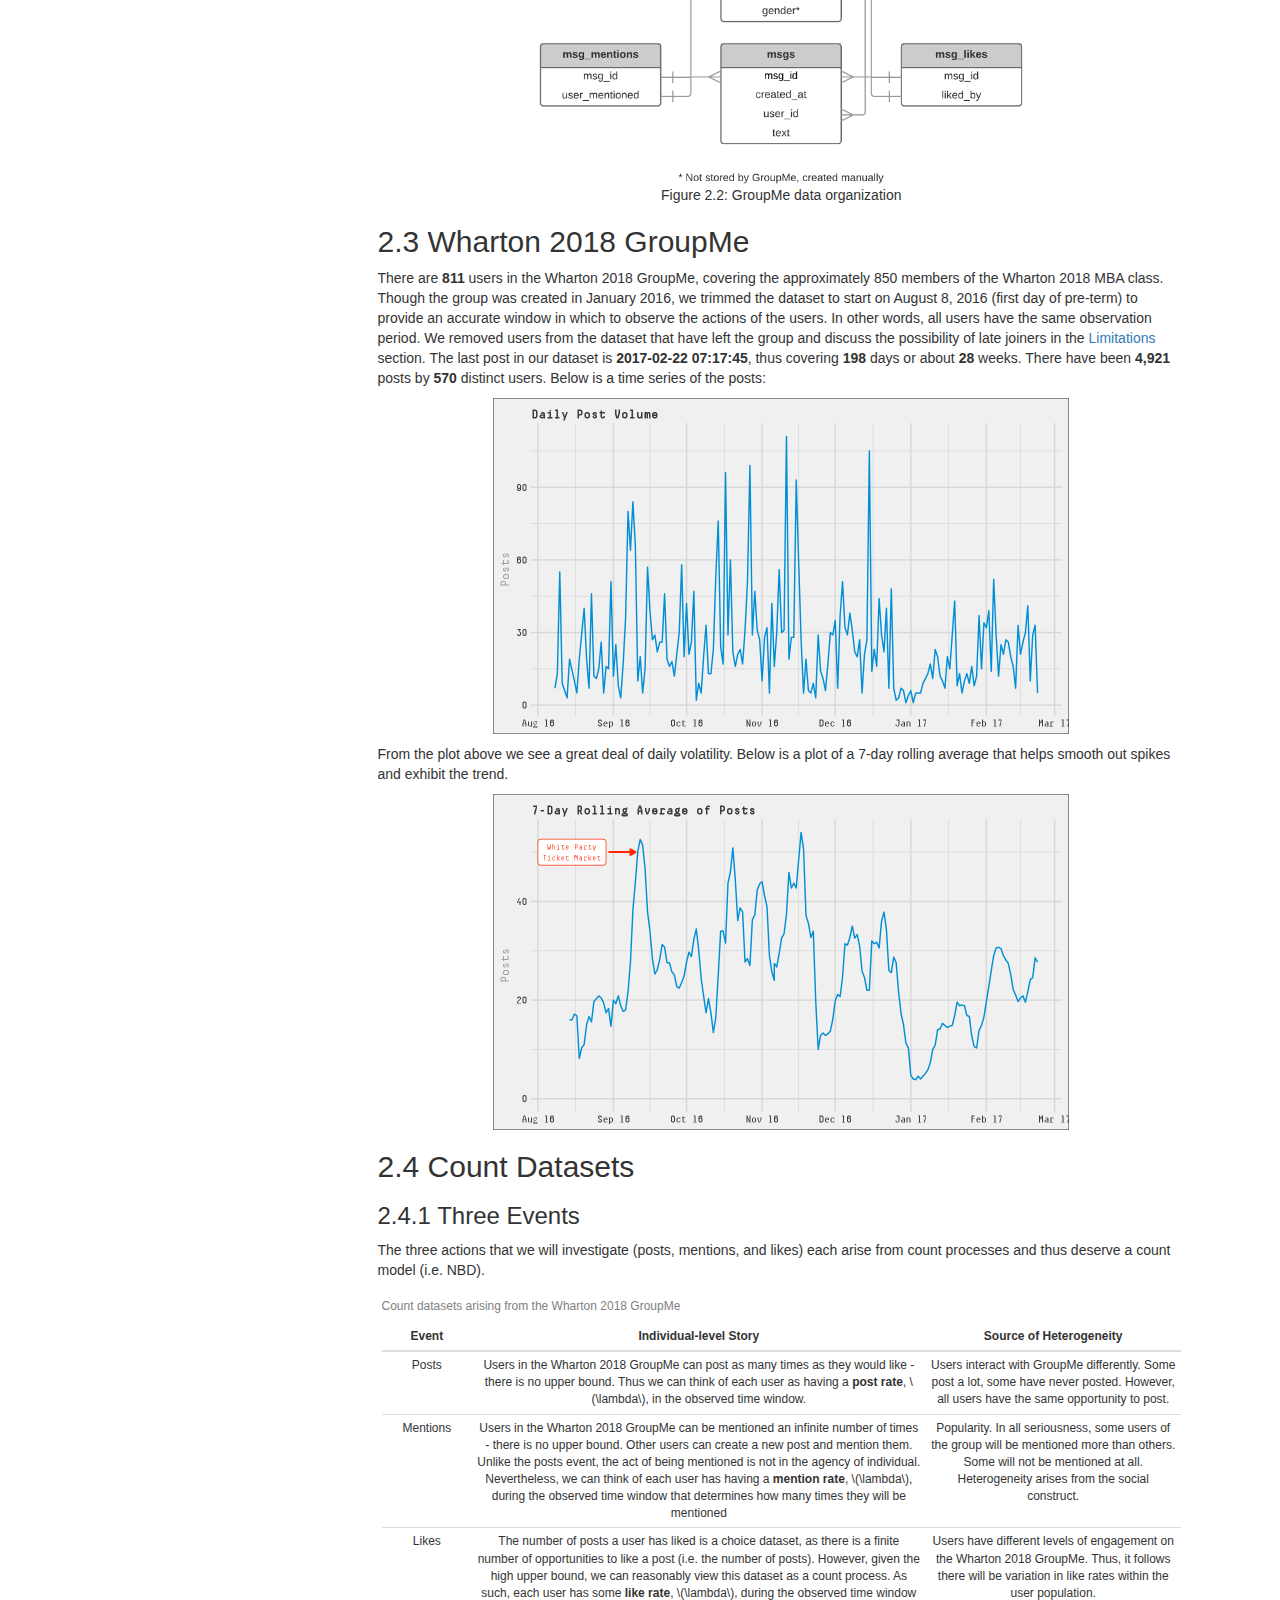
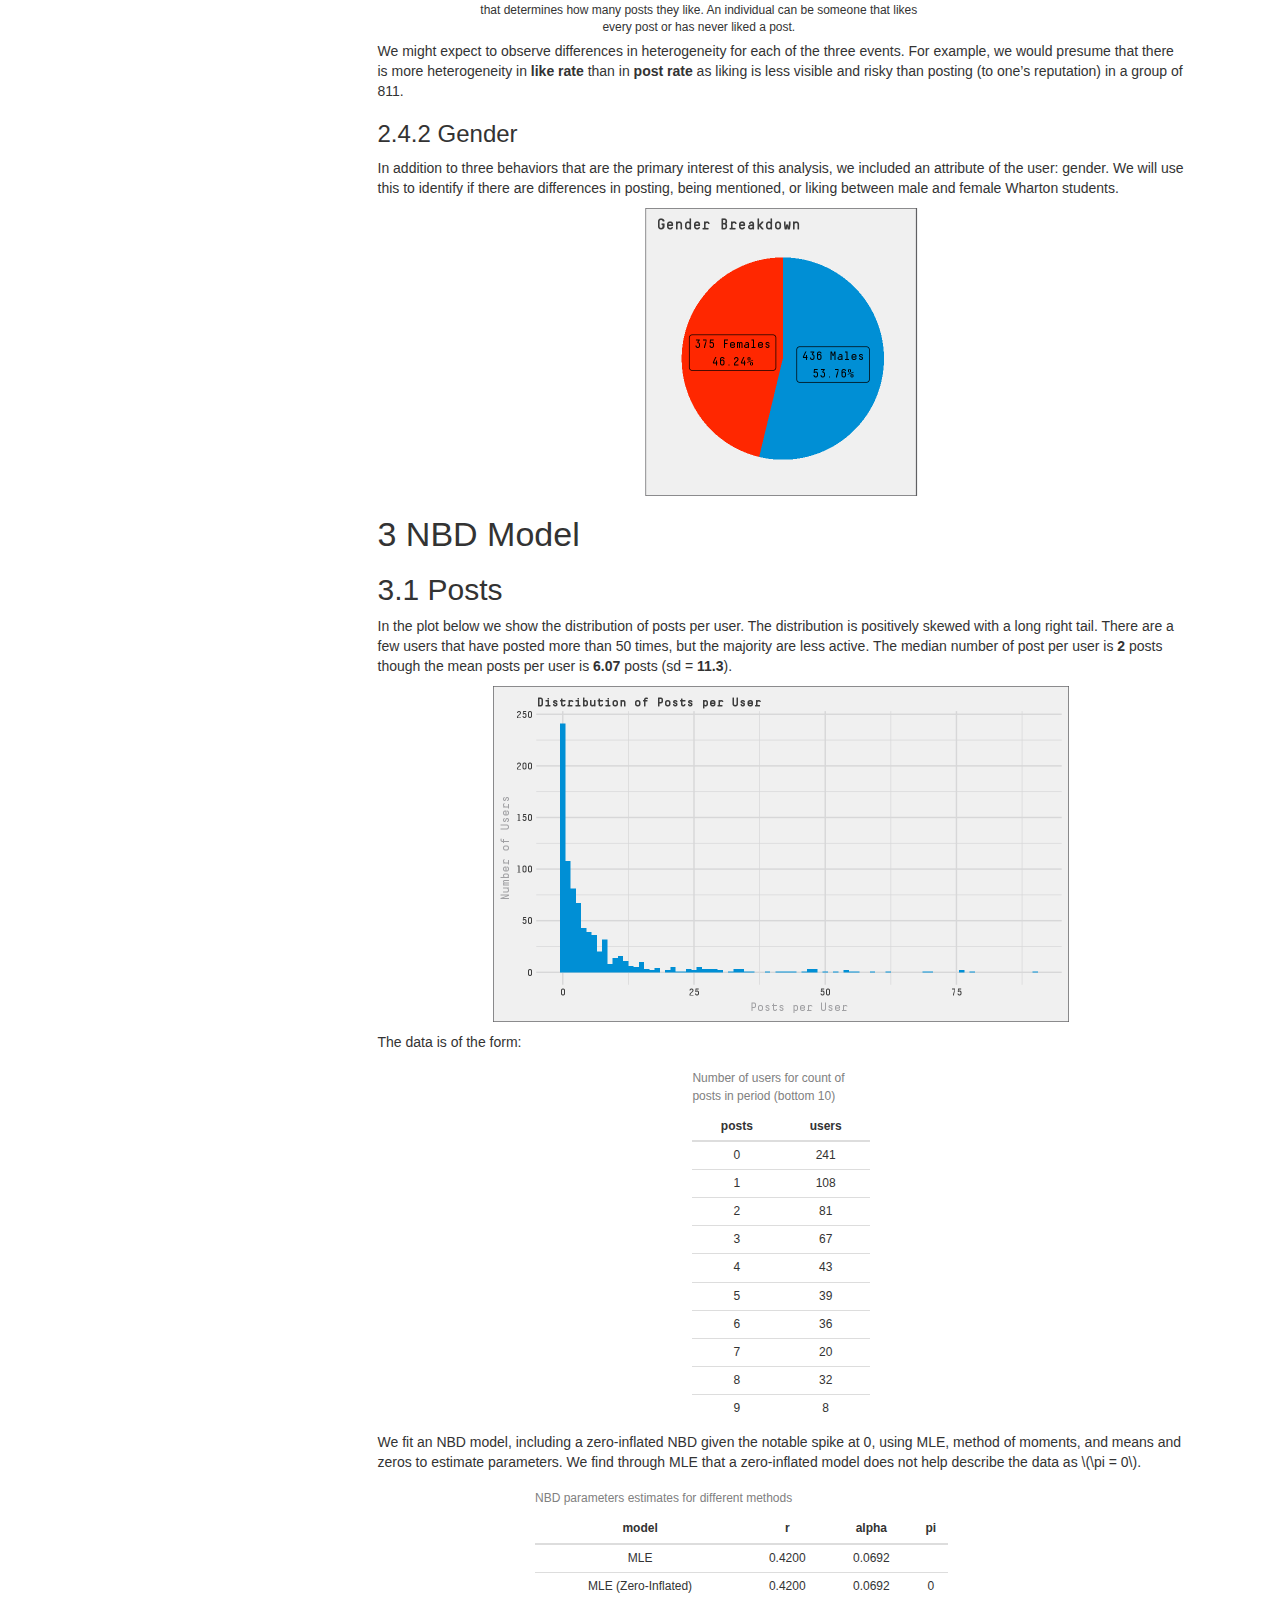
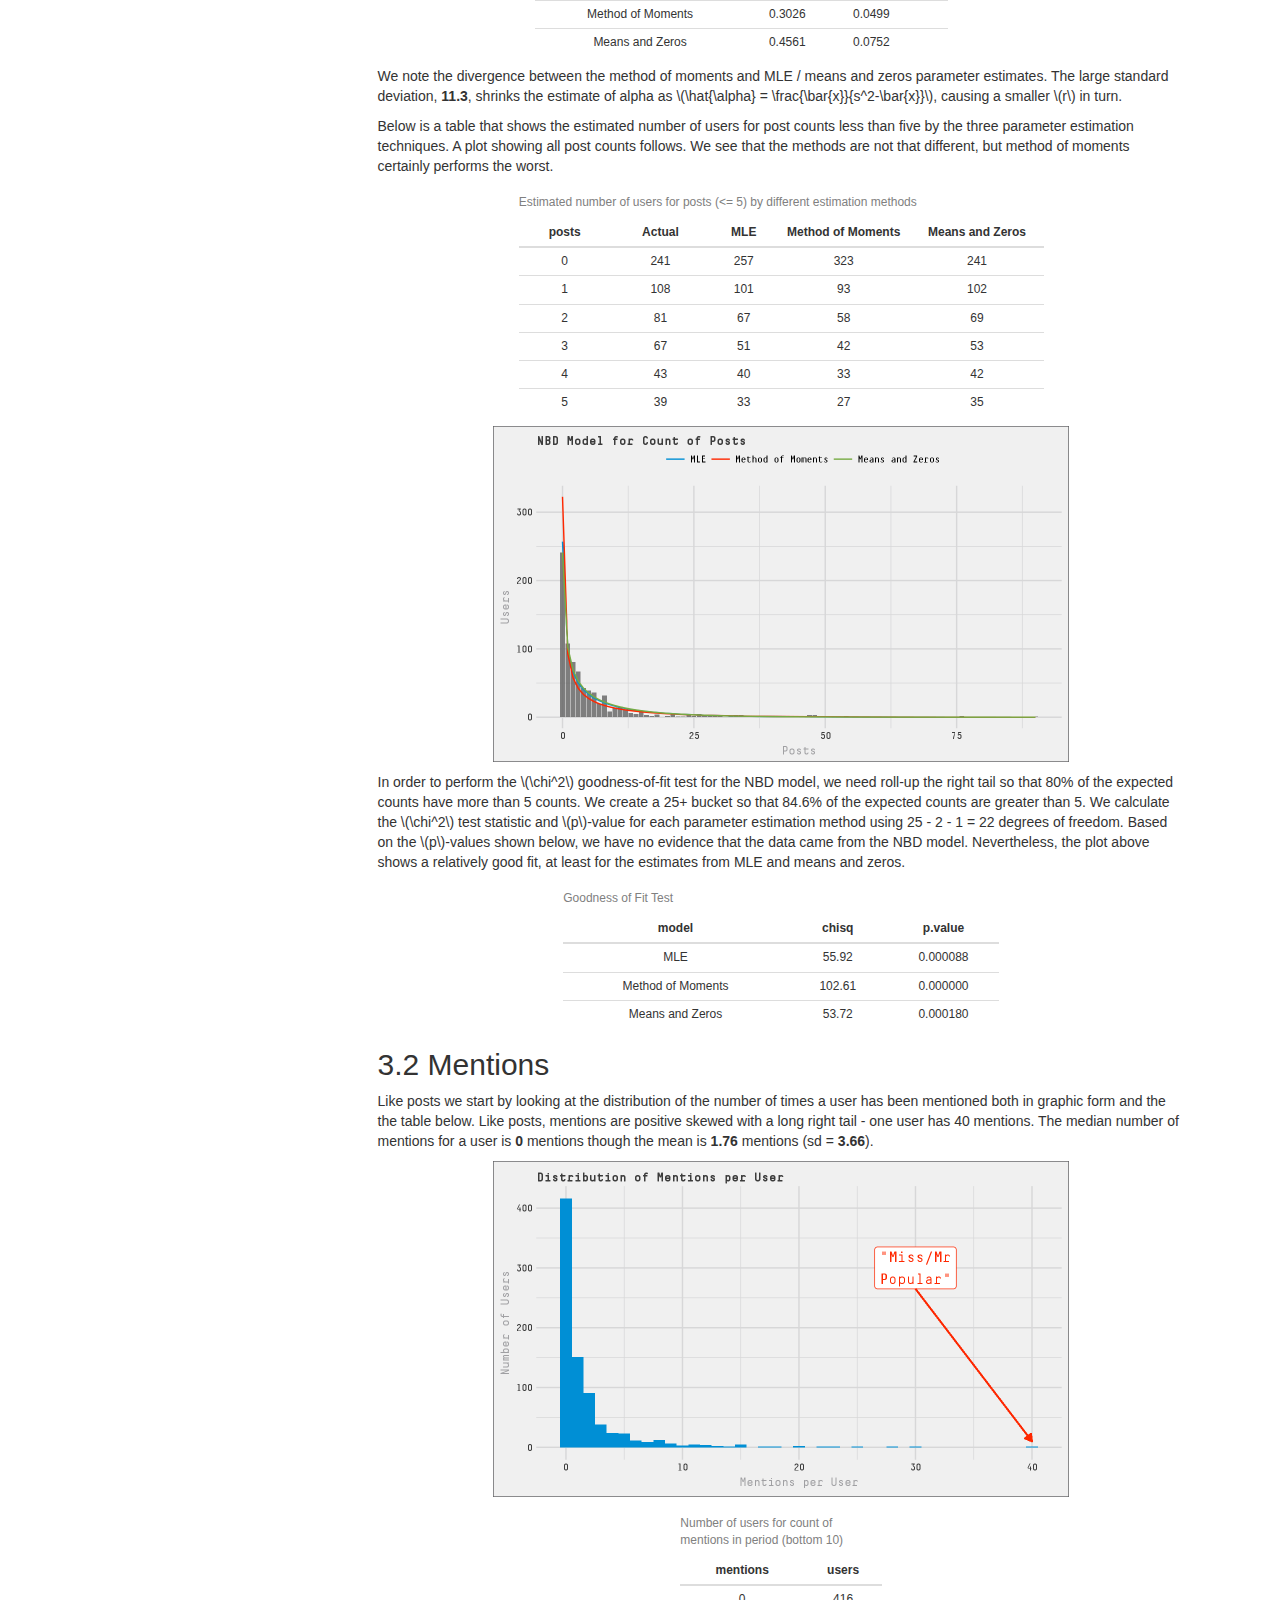
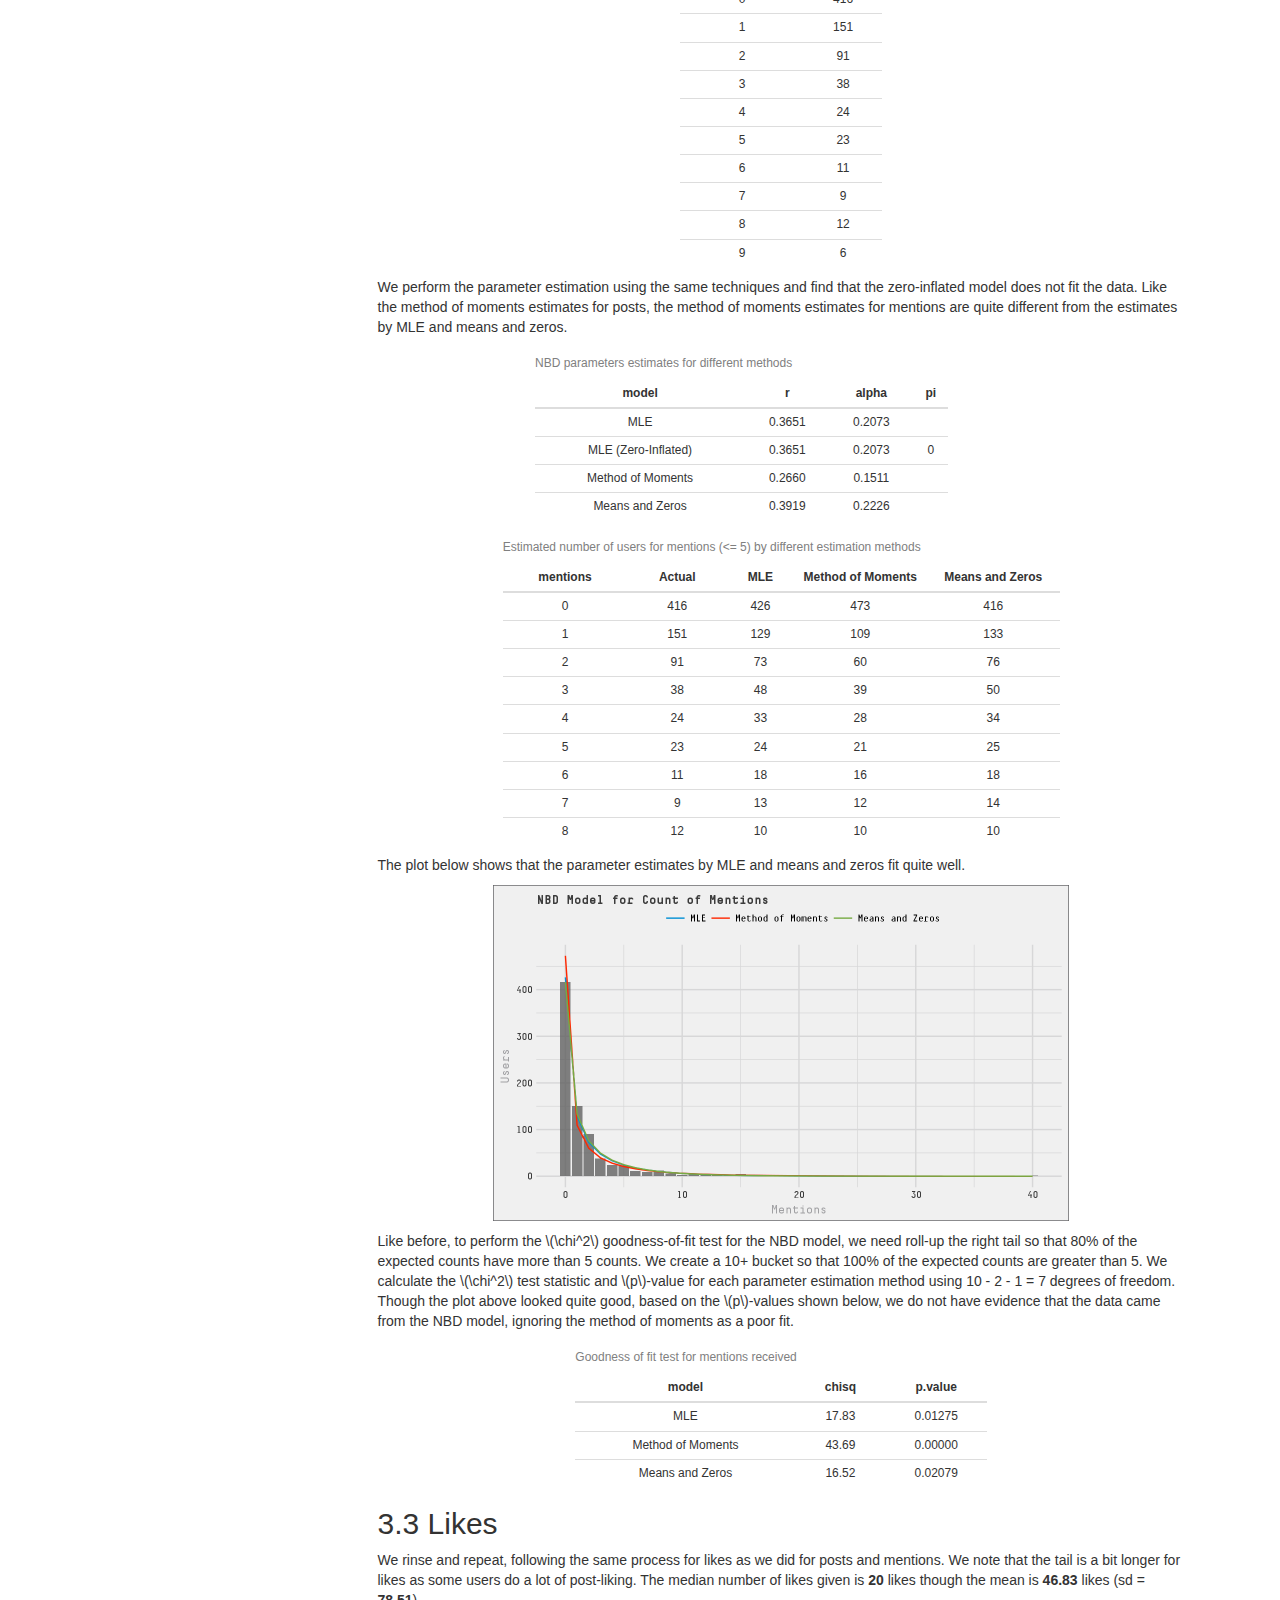
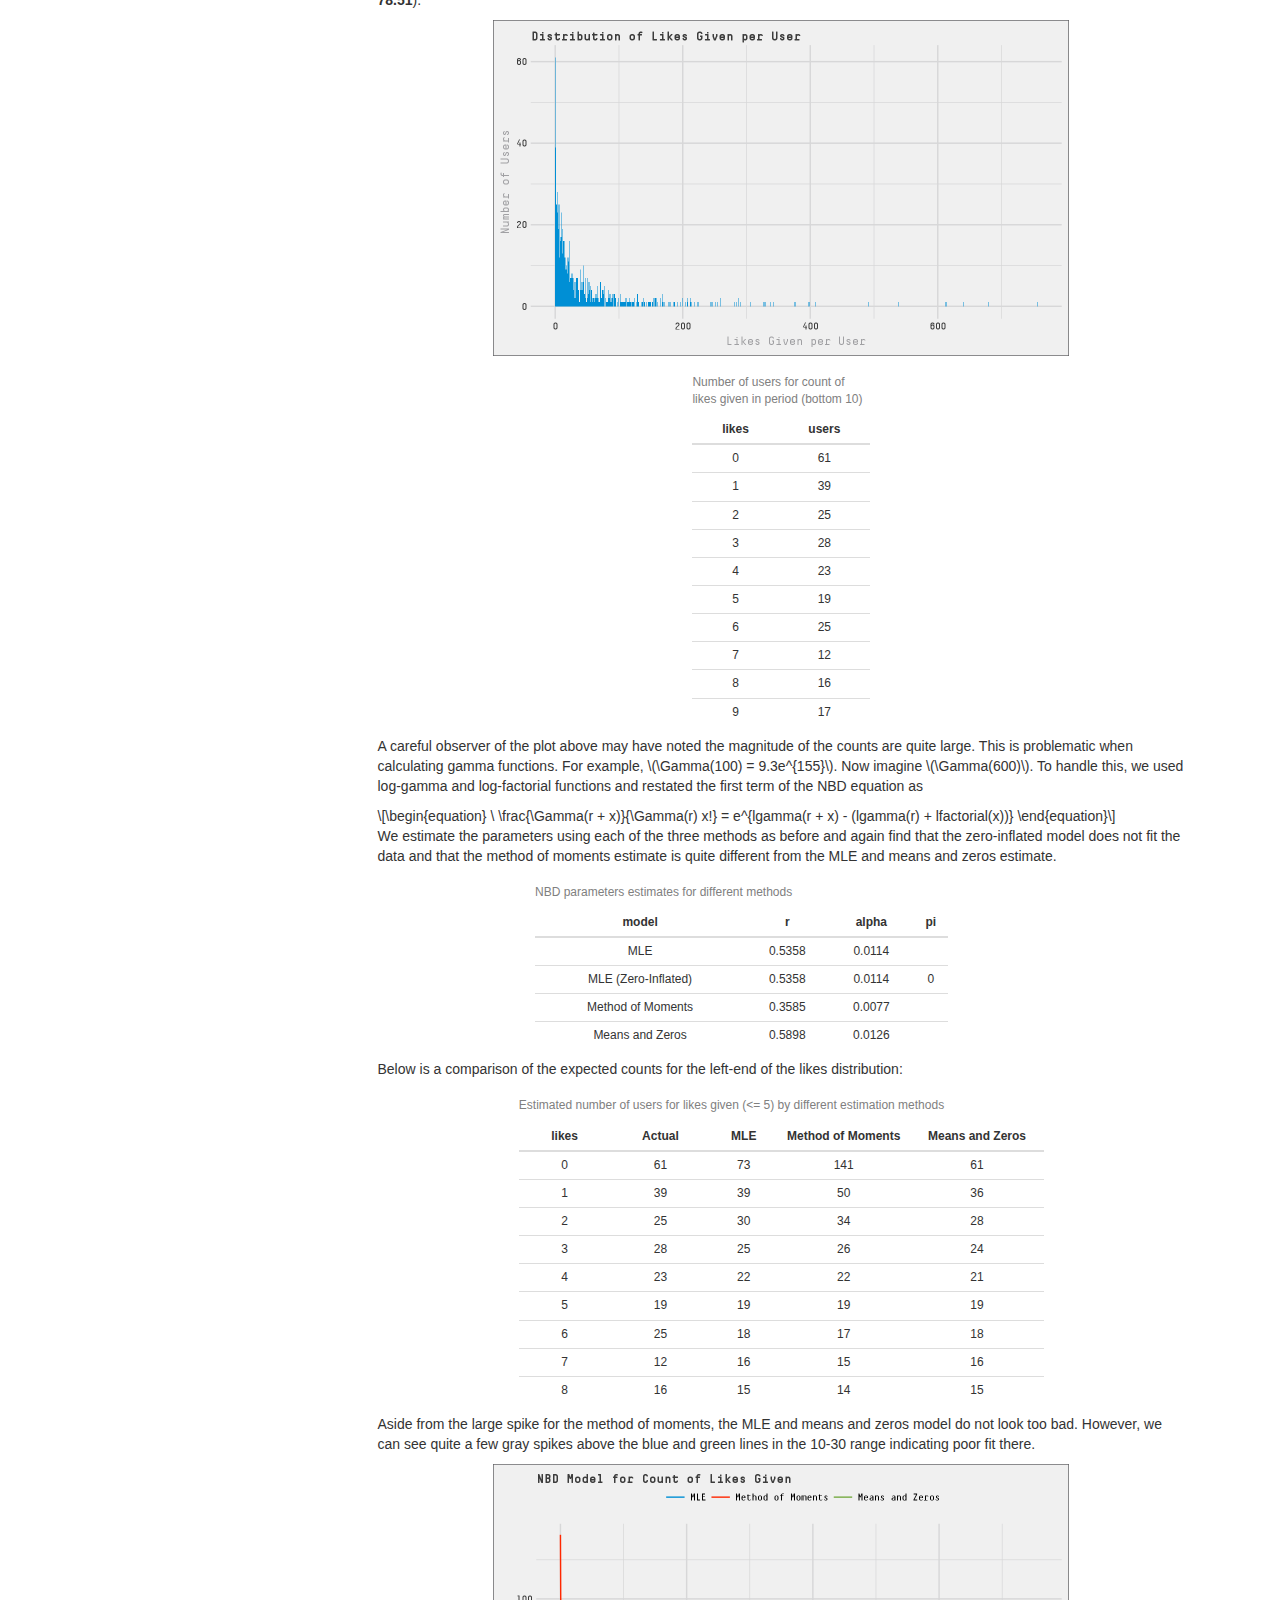
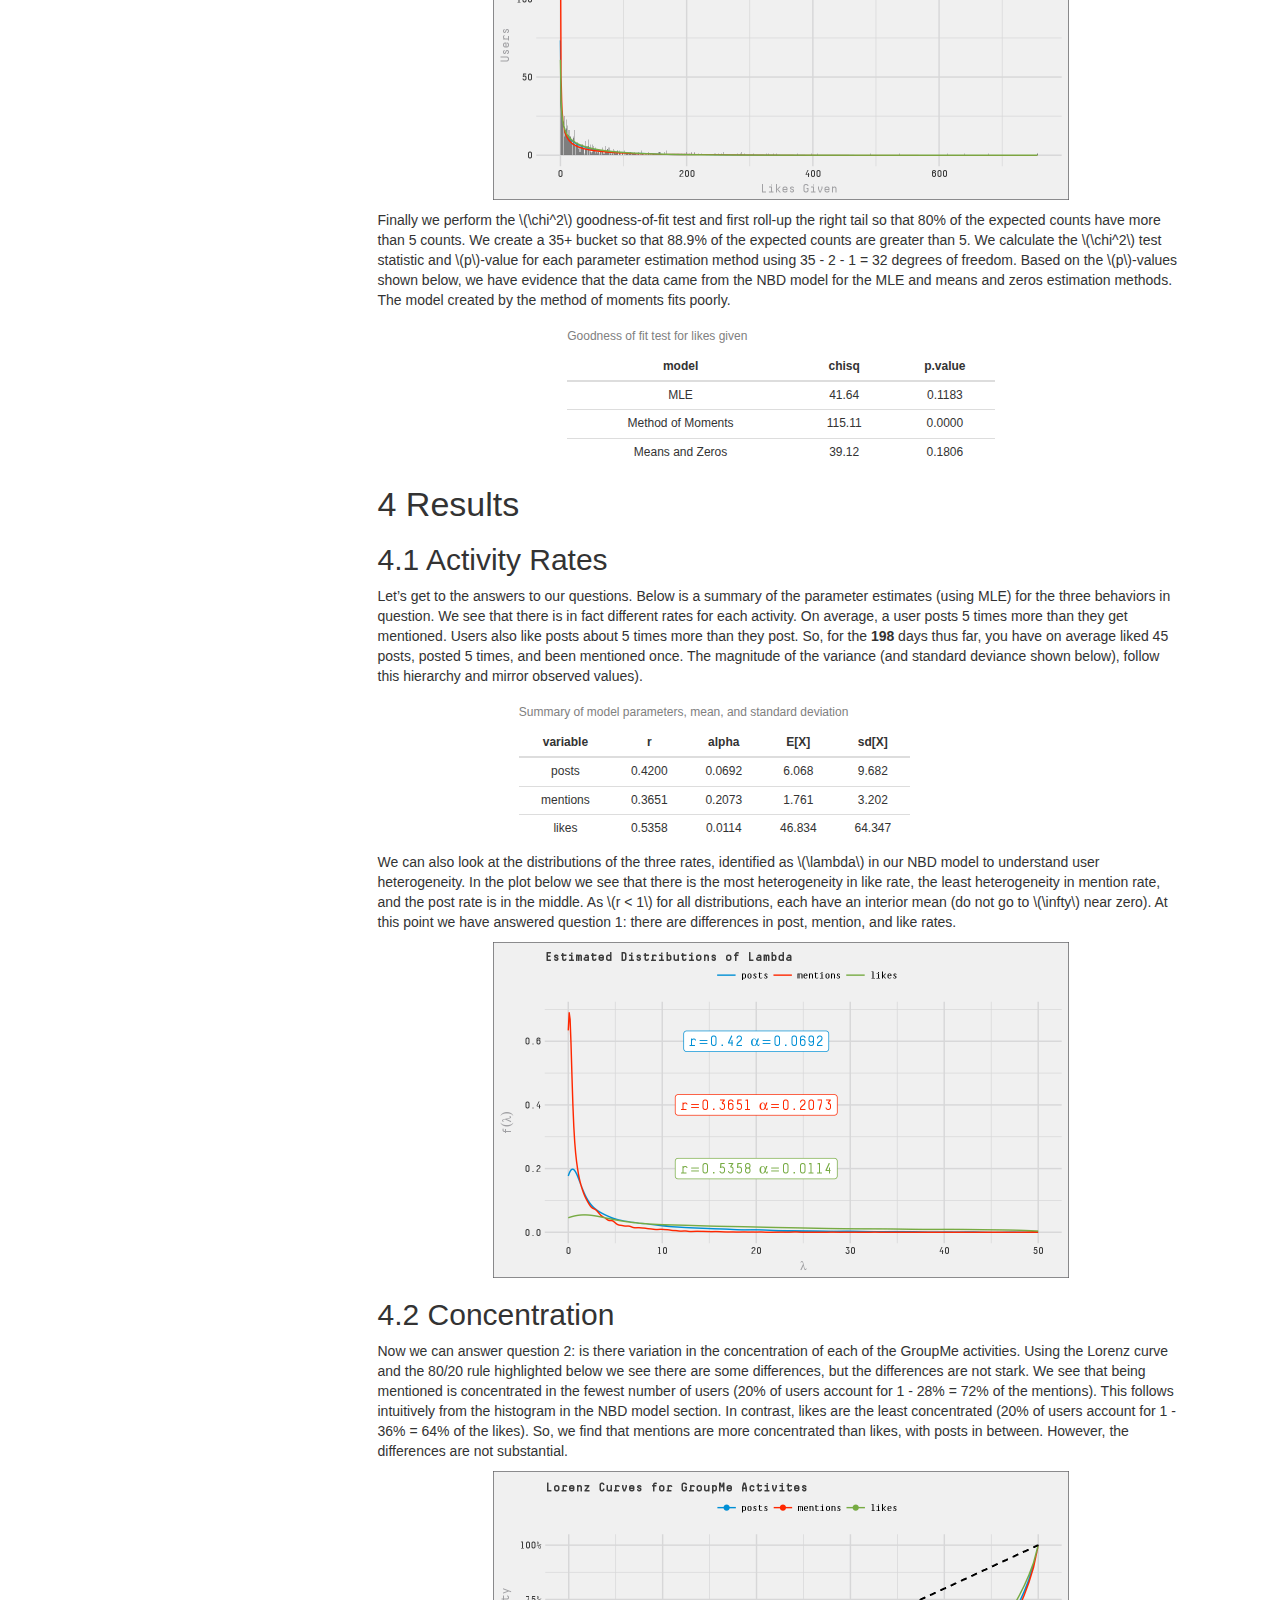
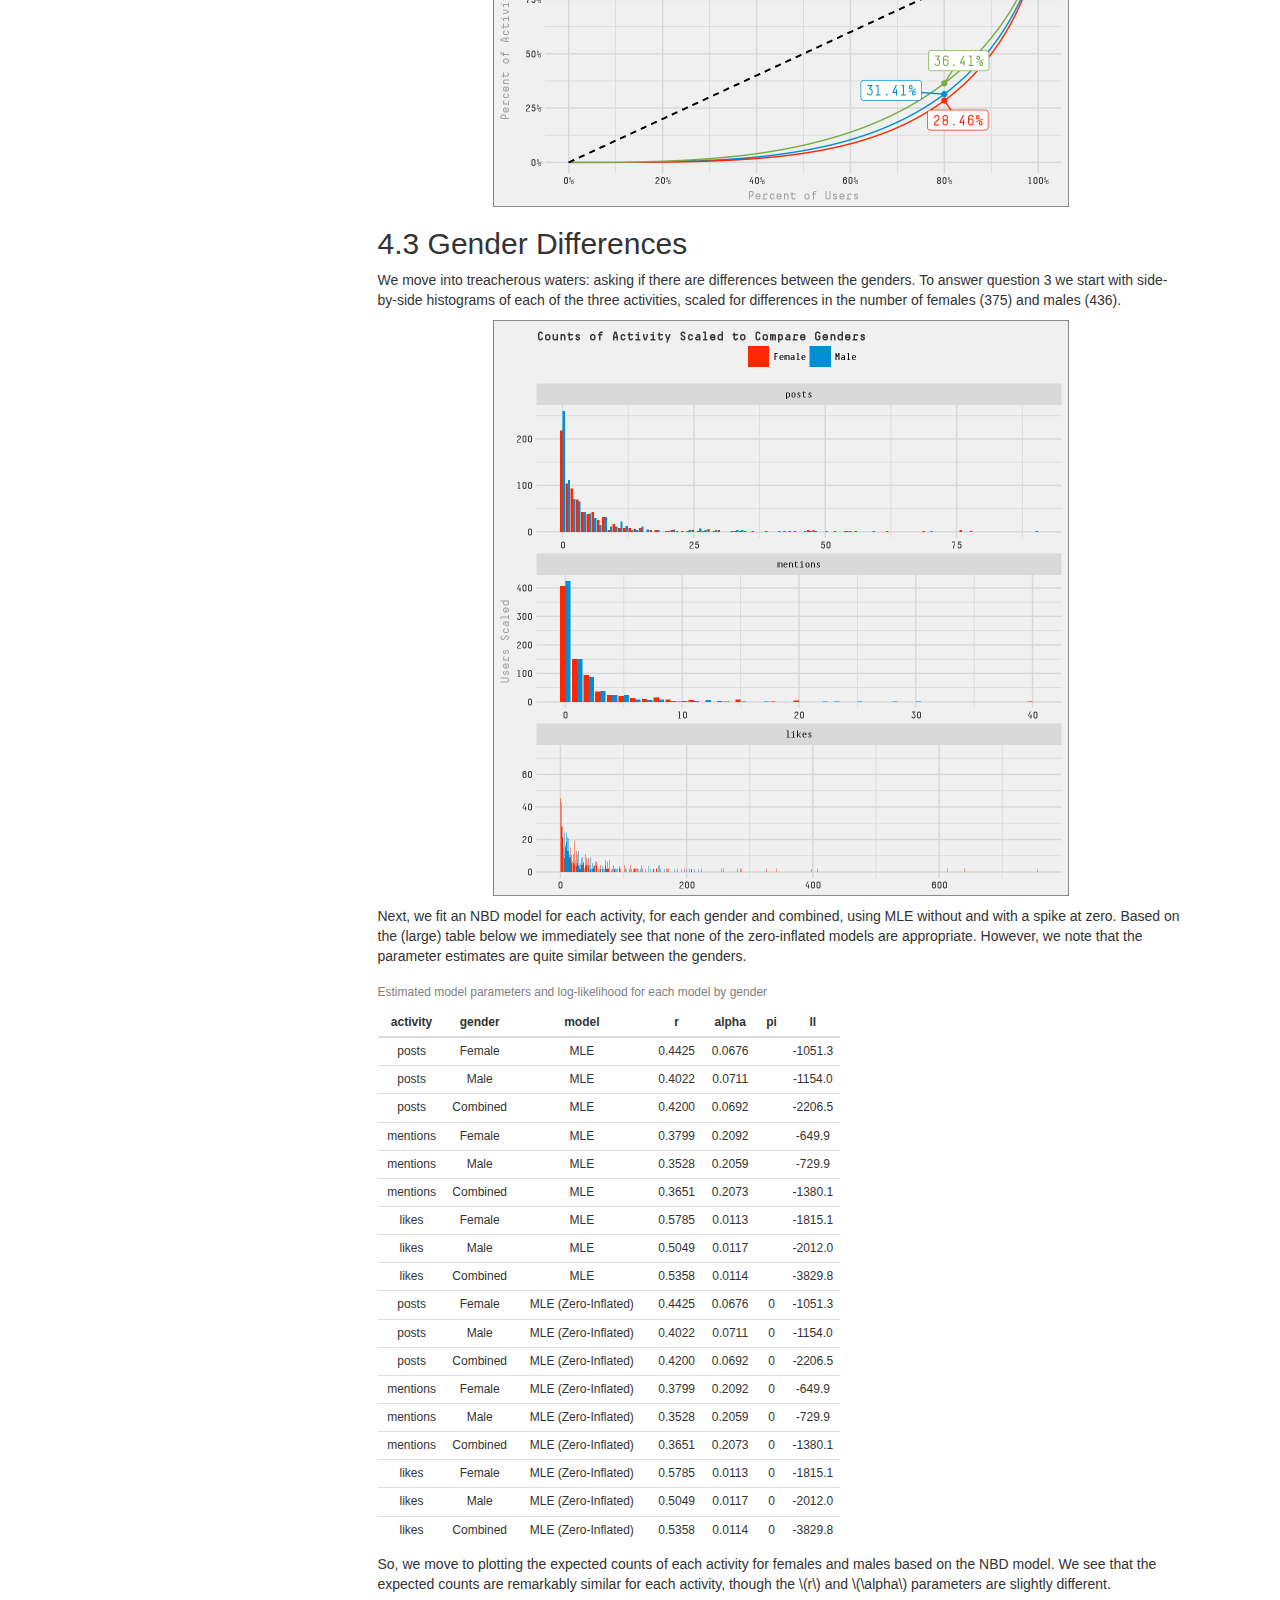
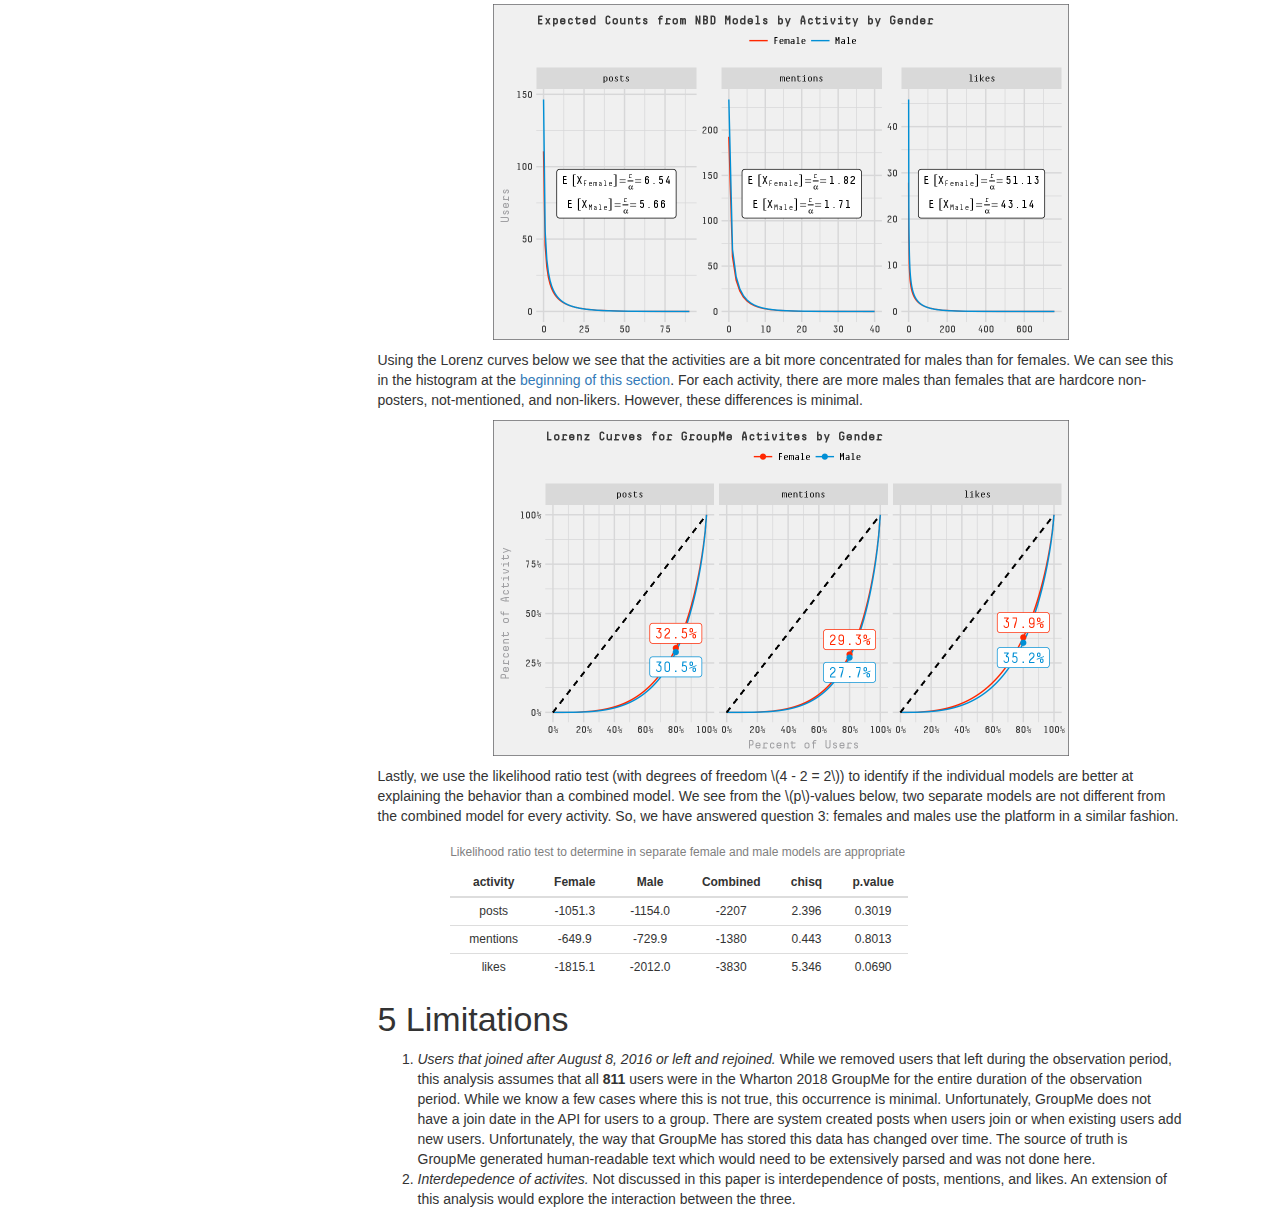
